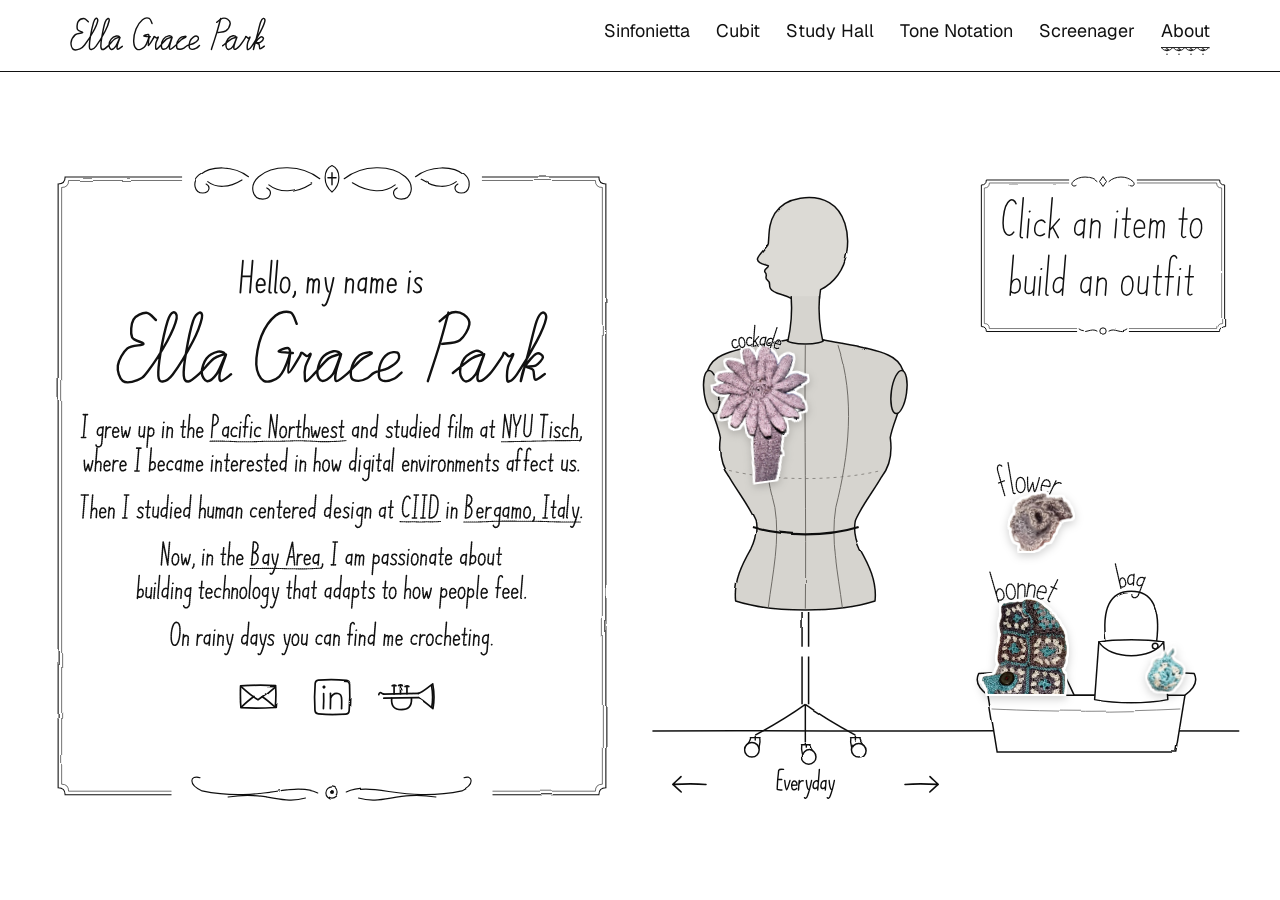
==== about.html @ f1a520c2 "CV: school and job names same size as body text" ====
<!DOCTYPE html>
<html lang="en">
<head>
<meta charset="utf-8">
<meta name="viewport" content="width=device-width, initial-scale=1">
<script>/* touch screens: phones always get the phone layout (sideways it is just wider); tablets upright get the phone layout, sideways the computer one */
(()=>{const m=document.querySelector('meta[name=viewport]');if(!m||!matchMedia('(pointer: coarse)').matches)return;
const pick=()=>{const a=screen.width,b=screen.height,w=matchMedia('(orientation: landscape)').matches?Math.max(a,b):Math.min(a,b);return w>760&&w<1000?'width=760':'width=device-width, initial-scale=1'};
const phone=c=>c==='width=760'||Math.min(screen.width,screen.height)<=760&&!(matchMedia('(orientation: landscape)').matches&&Math.max(screen.width,screen.height)>=1000);
let cur=pick();m.content=cur;const was=phone(cur);
matchMedia('(orientation: landscape)').addEventListener('change',()=>{const n=pick();if(n===cur)return;cur=n;m.content=n;if(phone(n)!==was)location.reload();});})();</script>
<title>About — Ella Grace Park</title>
<meta name="description" content="Ella Grace Park, experience designer. CV, education, experience and skills.">
<link rel="preconnect" href="https://fonts.googleapis.com">
<link rel="preconnect" href="https://fonts.gstatic.com" crossorigin>
<link href="https://fonts.googleapis.com/css2?family=Geist:wght@400;600&family=EB+Garamond:ital,wght@0,400;0,500;1,400&display=swap" rel="stylesheet">
<link rel="icon" href="favicon.svg" type="image/svg+xml">
<link rel="icon" href="favicon-32.png" sizes="32x32" type="image/png">
<link rel="apple-touch-icon" href="apple-touch-icon.png">
<meta property="og:type" content="website">
<meta property="og:title" content="About — Ella Grace Park">
<meta property="og:description" content="Ella Grace Park, experience designer. Playful interfaces that adapt to your mood and surroundings.">
<meta property="og:image" content="https://ellagracepark.com/og-image.png">
<meta property="og:image:width" content="1200">
<meta property="og:image:height" content="630">
<meta name="twitter:card" content="summary_large_image">
<link rel="stylesheet" href="style.css?v=1795801427">
<!--fresh--><script>(()=>{const B="1795801427";const N=performance.getEntriesByType&&performance.getEntriesByType("navigation")[0];if(N&&N.type==="back_forward")return;fetch("version.json?t="+Date.now(),{cache:"no-store"}).then(r=>r.json()).then(j=>{if(!j.v||j.v===B)return;const u=new URL(location.href);if(u.searchParams.get("v")===j.v)return;u.searchParams.set("v",j.v);location.replace(u)}).catch(()=>{})})()</script><!--/fresh-->
</head>
<body>

<svg class="fx-defs" width="0" height="0" aria-hidden="true" focusable="false">
  <filter id="name-boil" x="-5%" y="-20%" width="110%" height="140%">
    <feTurbulence type="fractalNoise" baseFrequency="0.035" numOctaves="2" seed="1" result="n">
      <animate attributeName="seed" values="1;7;13;21;34" dur="1.25s" calcMode="discrete" repeatCount="indefinite"/>
    </feTurbulence>
    <feDisplacementMap in="SourceGraphic" in2="n" scale="2.6" xChannelSelector="R" yChannelSelector="G"/>
  </filter>
  <filter id="line-boil" x="-4%" y="-20%" width="108%" height="140%">
    <feTurbulence type="fractalNoise" baseFrequency="0.03" numOctaves="2" seed="3" result="n">
      <animate attributeName="seed" values="3;9;17;26" dur="1.2s" calcMode="discrete" repeatCount="indefinite"/>
    </feTurbulence>
    <feDisplacementMap in="SourceGraphic" in2="n" scale="2.2" xChannelSelector="R" yChannelSelector="G"/>
  </filter>
  <filter id="letter-boil" x="-2%" y="-5%" width="104%" height="110%">
    <feTurbulence type="fractalNoise" baseFrequency="0.035" numOctaves="1" seed="4" result="n">
      <animate attributeName="seed" values="4;9;16;21" dur="2.4s" calcMode="discrete" repeatCount="indefinite"/>
    </feTurbulence>
    <feDisplacementMap in="SourceGraphic" in2="n" scale="0.9" xChannelSelector="R" yChannelSelector="G"/>
  </filter>
  <filter id="small-boil" x="-5%" y="-20%" width="110%" height="140%">
    <feTurbulence type="fractalNoise" baseFrequency="0.035" numOctaves="1" seed="2" result="n">
      <animate attributeName="seed" values="2;8;15;23" dur="1.6s" calcMode="discrete" repeatCount="indefinite"/>
    </feTurbulence>
    <feDisplacementMap in="SourceGraphic" in2="n" scale="1.1" xChannelSelector="R" yChannelSelector="G"/>
  </filter>
</svg>
<header class="topbar" id="top">
  <a class="home-link" href="index.html?v=1795801427" aria-label="Ella Grace Park, home"><img class="home-name" src="assets/name.svg?v=1795801427" alt="" width="570" height="99"></a>
  <nav>
    <a href="projects/sinfonietta.html?v=1795801427">Sinfonietta</a>
    <a href="projects/cubit.html?v=1795801427">Cubit</a>
    <a href="projects/study-hall.html?v=1795801427">Study Hall</a>
    <a href="projects/tone-notation.html?v=1795801427">Tone Notation</a>
    <a href="projects/screenager.html?v=1795801427">Screenager</a>
    <a href="about.html?v=1795801427" aria-current="page">About</a>
  </nav>
</header>

<main class="about">
  <div class="about-intro">
    <div class="letter">
      <h1 class="visually-hidden">Hello, my name is Ella</h1>
      <div class="letter-art"><header class="title-card"><svg class="hand tc-kicker-hand" viewBox="-4 -4 511 140" role="img" aria-label="Hello, my name is"><path pathLength="1" data-p="l" d="M11.88,6 L5,92 M37.88,6 L31,92 M8.52,48 L34.52,48"/><path pathLength="1" data-p="l" d="M49.77,72 L70.85,71 C72.05,56 59.53,50 52.89,58 C47.25,66 46.65,86 54.33,90 C60.17,92 66.33,90 69.73,85"/><path pathLength="1" data-p="l" d="M89.05,6 L82.65,86 C82.25,91 84.17,92 87.17,92"/><path pathLength="1" data-p="l" d="M104.61,6 L98.21,86 C97.81,91 99.73,92 102.73,92"/><path pathLength="1" data-p="l" d="M127.01,51 C118.01,51 114.21,61 113.33,72 C112.29,85 117.73,92 123.73,92 C130.73,92 136.37,84 137.33,72 C138.29,60 134.01,51 127.01,51"/><path pathLength="1" data-p="w" d="M152.26,89 C152.86,94 151.38,100 147.06,104"/><path pathLength="1" data-p="l" d="M188.04,52 L184.84,92 M186.92,66 C189.88,54 202.2,50 201.92,66 L199.84,92 M201.92,66 C204.88,54 217.2,50 216.92,66 L214.84,92"/><path pathLength="1" data-p="w" d="M233.73,52 C235.29,70 238.01,86 241.77,89 M255.73,52 C250.65,78 244.89,100 238.61,116 C234.65,128 228.57,129 225.97,124"/><path pathLength="1" data-p="l" d="M290.92,52 L287.72,92 M289.8,66 C292.76,54 309.08,50 308.8,66 L306.72,92"/><path pathLength="1" data-p="l" d="M343.44,58 C338.08,50 323.76,54 322.32,72 C321.04,88 333.88,90 340.76,79 M343.92,52 L340.72,92"/><path pathLength="1" data-p="l" d="M358.92,52 L355.72,92 M357.8,66 C360.76,54 373.08,50 372.8,66 L370.72,92 M372.8,66 C375.76,54 388.08,50 387.8,66 L385.72,92"/><path pathLength="1" data-p="w" d="M402.32,72 L423.4,71 C424.6,56 412.08,50 405.44,58 C399.8,66 399.2,86 406.88,90 C412.72,92 418.88,90 422.28,85"/><path pathLength="1" data-p="l" d="M459.78,52 L456.58,92 M461.06,36 C461.51,35.4 461.92,35.2 462.34,35"/><path pathLength="1" data-p="n" d="M493.38,57 C489.94,50 475.94,50 475.06,61 C474.34,70 492.26,71 491.3,83 C490.42,94 474.5,93 470.98,87"/></svg><svg class="hand hand-hello tc-name" viewBox="0 0 566 95" role="img" aria-label="Ella Grace Park">
            <path pathLength="1" d="M51.2466 11.7758C49.1522 10.1869 43.3745 2.53138 38.4634 2.38693C33.4801 2.31471 24.7412 5.9258 21.6357 11.2702C18.5301 16.6146 17.5913 29.2535 19.8301 34.5979C21.9968 39.9423 35.8634 40.8812 34.8523 43.3367C33.8412 45.7923 19.3246 44.4923 13.6913 49.2589C8.1302 53.9533 2.13579 64.6422 1.12468 71.7921C0.113574 78.9421 3.36356 88.9087 7.62465 92.0865C11.8857 95.2642 21.3468 93.0253 26.8357 90.9309C32.2523 88.8365 33.9134 88.1143 40.4134 79.5199C46.9855 70.9977 59.841 51.0645 66.1966 39.4367C72.4799 27.809 77.1743 16.1813 78.4743 9.89801C79.7743 3.68693 76.0187 1.23138 74.0687 1.80916C72.0465 2.45916 69.3021 4.62581 66.4854 13.5813C63.741 22.4646 59.2633 43.3367 57.241 55.2533C55.2911 67.2422 53.9911 79.0865 54.4244 85.3698C54.8577 91.5809 56.8077 93.0976 59.9855 92.7365C63.091 92.4476 66.6299 92.3754 73.3465 83.4921C80.0632 74.6088 93.7853 51.7867 100.141 39.4367C106.569 27.159 110.252 15.748 111.696 9.5369C113.069 3.32582 110.469 1.59249 108.519 2.24249C106.569 2.89249 103.03 4.62581 100.069 13.3647C97.1075 22.1035 92.9186 42.8312 90.8964 54.7478C88.802 66.7366 87.3576 78.6532 87.8631 85.0087C88.3687 91.3642 90.6798 93.0976 93.9297 92.8809C97.1797 92.592 101.874 88.4754 107.363 83.4921C112.924 78.5088 121.446 67.3866 127.152 62.9088C132.785 58.3589 140.368 57.9978 141.307 56.4089C142.318 54.8922 136.83 52.5089 132.93 53.52C129.03 54.4589 121.302 57.9255 117.763 62.4755C114.224 67.0255 111.407 75.9088 111.552 80.8921C111.696 85.8754 115.307 92.2309 118.63 92.5198C121.88 92.8087 127.224 88.4754 131.413 82.6254C135.53 76.7754 142.679 57.42 143.402 57.2755C144.052 57.0589 136.396 75.6921 135.385 81.4699C134.302 87.3198 134.518 91.7976 136.974 92.0865C139.429 92.3754 147.952 84.7921 150.191 83.3476"/>
            <path pathLength="1" d="M236.568 16.9035C235.196 14.3757 232.957 3.68691 228.335 1.88136C223.712 0.00359376 215.19 0.725812 208.835 5.92579C202.479 11.0535 194.318 22.1035 190.057 32.8645C185.796 43.6256 182.835 60.5255 183.34 70.4199C183.846 80.3143 188.179 89.342 193.163 92.0142C198.218 94.6864 207.968 91.5809 213.529 86.3087C219.018 81.1087 224.362 66.6644 226.385 60.4533C228.407 54.17 227.757 50.0533 225.518 48.8978C223.279 47.7422 211.868 52.2922 212.879 53.3755C213.818 54.4589 228.407 55.0366 231.512 55.3255"/>
            <path pathLength="1" d="M227.901 56.6256C227.54 60.7422 223.857 80.531 225.879 81.181C227.901 81.831 237.146 65.0033 239.962 60.5978C242.851 56.2644 241.334 55.1811 242.996 55.0367C244.657 54.82 247.907 59.0811 249.929 59.37C251.879 59.7311 255.201 54.6756 254.84 56.9867C254.551 59.37 249.207 68.1811 247.979 73.4532C246.679 78.7254 246.968 85.6587 247.257 88.6921C247.546 91.7976 247.762 92.8809 249.784 91.942C251.734 91.0032 254.407 88.0421 259.173 83.131C263.94 78.2199 272.679 67.0255 278.384 62.5477C284.09 58.07 292.323 57.9256 293.406 56.3367C294.418 54.7478 288.784 52.0034 284.812 53.0145C280.84 53.9534 273.184 57.4922 269.645 62.2589C266.107 67.0255 263.651 76.4866 263.651 81.3977C263.723 86.381 266.54 91.6532 269.862 92.0143C273.257 92.3754 279.684 89.4143 283.873 83.4921C288.062 77.6421 294.201 57.1311 294.851 56.6978C295.573 56.3367 288.929 75.0421 287.99 80.9643C286.979 86.8865 286.618 91.8698 289.001 92.2309C291.384 92.592 296.945 87.8254 302.362 83.131C307.779 78.4366 316.012 68.6144 321.428 64.1366C326.845 59.6589 333.128 57.9256 334.79 56.2644C336.523 54.6756 334.067 54.0256 331.467 54.3867C328.795 54.7478 322.512 55.5422 318.901 58.3589C315.29 61.2478 311.462 66.5922 309.801 71.5033C308.067 76.4143 307.273 84.431 308.573 87.8976C309.873 91.292 314.062 91.942 317.529 92.0143C320.923 92.1587 325.69 90.3532 329.228 88.5476C332.767 86.6698 334.284 83.3476 338.906 81.1088C343.528 78.8699 351.834 78.0032 357.034 75.1866C362.306 72.4421 368.3 67.8199 370.323 64.4255C372.273 61.0311 371.406 56.1922 369.167 54.82C366.928 53.52 360.573 53.9534 356.817 56.4089C353.062 58.8644 348.656 64.4977 346.706 69.6255C344.756 74.7532 344.178 83.4199 345.117 87.1754C346.128 90.9309 349.306 91.942 352.701 92.2309C356.023 92.5198 361.728 90.7143 365.412 88.8365C369.023 86.9587 372.995 82.3365 374.584 81.0365"/>
            <path pathLength="1" d="M436.261 2.09802C434.383 8.9591 429.4 28.3868 424.85 43.4089C420.372 58.4311 411.778 84.2143 409.178 92.3753"/>
            <path pathLength="1" d="M424.706 13.5091C427.378 11.5591 435.539 3.47025 440.811 1.95359C446.156 0.509155 452.583 2.02581 456.411 4.6258C460.239 7.29801 464.644 12.2091 463.778 17.8424C462.911 23.4757 457.278 34.1645 451.283 38.4256C445.289 42.6867 431.856 42.5423 428.028 43.3367"/>
            <path pathLength="1" d="M442.111 81.5421C446.228 78.3643 460.311 66.5921 466.811 62.4033C473.239 58.2866 479.883 58.2144 480.822 56.6255C481.689 54.9644 476.056 51.6422 472.156 52.5811C468.256 53.52 460.745 57.4922 457.35 62.1866C453.883 66.881 451.356 75.6199 451.572 80.7476C451.717 85.8032 455.183 92.1587 458.578 92.6642C461.972 93.0976 467.75 89.4143 471.939 83.4921C476.056 77.4976 482.772 57.2033 483.278 56.8422C483.855 56.4811 476.272 75.5477 475.189 81.3976C474.033 87.3198 474.033 91.942 476.561 92.2309C479.161 92.5198 485.444 88.3309 490.428 83.0587C495.411 77.8588 503.211 65.7255 506.389 60.9588C509.639 56.2644 508.122 54.9644 509.711 54.7478C511.3 54.5311 513.9 59.37 515.85 59.7311C517.872 60.1644 521.772 54.82 521.555 57.0589C521.339 59.2977 516.066 68.0366 514.694 73.381C513.322 78.7254 513.25 85.8032 513.466 88.9809C513.683 92.2309 513.9 93.6753 515.994 92.7365C518.161 91.7976 520.255 92.2309 526.394 83.3476C532.461 74.4643 546.255 51.57 552.683 39.3645C559.038 27.159 563.444 16.398 564.672 10.1869C565.972 3.97581 562.216 1.52026 560.122 2.09804C558.1 2.67581 555.355 4.84247 552.25 13.5813C549.144 22.3924 544.883 41.8201 541.416 54.8922C538.022 67.8921 532.389 88.8365 531.666 91.942C530.872 95.0476 533.544 79.231 536.939 73.3088C540.333 67.3866 548.061 58.4311 551.961 56.3366C555.933 54.2422 560.772 58.2866 560.627 60.8866C560.555 63.4866 554.85 69.6977 551.311 71.7921C547.7 73.8866 539.683 72.5143 539.105 73.4532C538.455 74.4643 545.75 74.7532 547.7 77.5699C549.577 80.3865 548.061 89.5587 550.661 90.4254C553.261 91.292 561.061 84.1421 563.155 82.9143"/>
          </svg></header><div class="letter-hand-set"><p class="visually-hidden">I grew up in the Pacific Northwest and studied film at NYU Tisch, where I became interested in how digital environments affect us. Then I studied human centered design at CIID in Bergamo, Italy. Now, in the Bay Area, I am passionate about building technology that adapts to how people feel. On rainy days you can find me crocheting.</p><div class="letter-hand-wrap for-desk"><svg class="hand letter-hand" viewBox="-10 0 1922 922" aria-hidden="true" focusable="false"><path d="M25.28,6 L18.4,92 M17.28,6 L33.28,6 M10.4,92 L26.4,92"/><path d="M91.22,58 C85.86,50 71.54,54 70.26,70 C68.98,86 81.82,88 88.7,77 M91.7,52 L86.9,112 C85.54,129 68.3,132 65.26,120"/><path d="M103.67,52 L100.47,92 M102.39,68 C106.35,56 113.75,51 120.51,54"/><path d="M129.07,72 L150.15,71 C151.35,56 138.83,50 132.19,58 C126.55,66 125.95,86 133.63,90 C139.47,92 145.63,90 149.03,85"/><path d="M161.67,52 C162.23,70 163.79,88 166.55,91 C169.79,88 174.07,72 176.55,66 C178.07,72 179.79,88 182.55,91 C185.79,88 190.23,70 193.67,52"/><path d="M228.86,52 L226.78,78 C225.66,92 241.66,92 245.7,79 M247.86,52 L244.66,92"/><path d="M262.7,52 L256.62,128 M261.26,70 C263.54,54 282.86,50 282.1,72 C281.66,90 263.66,90 260.46,80"/><path d="M318.05,52 L314.85,92 M319.33,36 C319.78,35.4 320.19,35.2 320.61,35"/><path d="M334.05,52 L330.85,92 M332.93,66 C335.89,54 352.21,50 351.93,66 L349.85,92"/><path d="M394.11,28 L389.55,85 C389.07,91 393.91,93 398.15,90 M384.19,52 L401.19,52"/><path d="M416.87,6 L409.99,92 M411.91,68 C416.03,54 432.35,50 431.91,68 L429.99,92"/><path d="M444.59,72 L465.67,71 C466.87,56 454.35,50 447.71,58 C442.07,66 441.47,86 449.15,90 C454.99,92 461.15,90 464.55,85"/><path d="M498.85,92 L505.73,6 C530.89,4 529.53,46 502.45,47"/><path d="M562.06,58 C556.7,50 542.38,54 540.94,72 C539.66,88 552.5,90 559.38,79 M562.54,52 L559.34,92"/><path d="M594.79,59 C589.51,50 574.19,54 572.75,72 C571.31,90 586.31,90 593.79,84"/><path d="M606.76,52 L603.56,92 M608.04,36 C608.49,35.4 608.9,35.2 609.32,35"/><path d="M642.28,12 C639,3 628.84,5 627.48,22 L621.88,92 M618.08,52 L635.08,52"/><path d="M648.08,52 L644.88,92 M649.36,36 C649.81,35.4 650.22,35.2 650.64,35"/><path d="M682.89,59 C677.61,50 662.29,54 660.85,72 C659.41,90 674.41,90 681.89,84"/><path d="M714.87,92 L721.75,6 L738.87,92 L745.75,6"/><path d="M769.24,51 C760.24,51 756.44,61 755.56,72 C754.52,85 759.96,92 765.96,92 C772.96,92 778.6,84 779.56,72 C780.52,60 776.24,51 769.24,51"/><path d="M793.16,52 L789.96,92 M791.88,68 C795.84,56 803.24,51 810,54"/><path d="M827.08,28 L822.52,85 C822.04,91 826.88,93 831.12,90 M817.16,52 L834.16,52"/><path d="M849.84,6 L842.96,92 M844.88,68 C849,54 865.32,50 864.88,68 L862.96,92"/><path d="M874.09,52 C874.65,70 876.21,88 878.97,91 C882.21,88 886.49,72 888.97,66 C890.49,72 892.21,88 894.97,91 C898.21,88 902.65,70 906.09,52"/><path d="M915.49,72 L936.57,71 C937.77,56 925.25,50 918.61,58 C912.97,66 912.37,86 920.05,90 C925.89,92 932.05,90 935.45,85"/><path d="M968.93,57 C965.49,50 951.49,50 950.61,61 C949.89,70 967.81,71 966.85,83 C965.97,94 950.05,93 946.53,87"/><path d="M988.25,28 L983.69,85 C983.21,91 988.05,93 992.29,90 M978.33,52 L995.33,52"/><path d="M1049.72,58 C1044.36,50 1030.04,54 1028.6,72 C1027.32,88 1040.16,90 1047.04,79 M1050.2,52 L1047,92"/><path d="M1065.2,52 L1062,92 M1064.08,66 C1067.04,54 1083.36,50 1083.08,66 L1081,92"/><path d="M1117.72,58 C1112.36,50 1098.04,54 1096.6,72 C1095.32,88 1108.16,90 1115.04,79 M1122.88,6 L1116,92"/><path d="M1177.26,57 C1173.82,50 1159.82,50 1158.94,61 C1158.22,70 1176.14,71 1175.18,83 C1174.3,94 1158.38,93 1154.86,87"/><path d="M1196.58,28 L1192.02,85 C1191.54,91 1196.38,93 1200.62,90 M1186.66,52 L1203.66,52"/><path d="M1215.63,52 L1213.55,78 C1212.43,92 1228.43,92 1232.47,79 M1234.63,52 L1231.43,92"/><path d="M1265.8,58 C1260.44,50 1246.12,54 1244.68,72 C1243.4,88 1256.24,90 1263.12,79 M1270.96,6 L1264.08,92"/><path d="M1282.92,52 L1279.72,92 M1284.2,36 C1284.65,35.4 1285.06,35.2 1285.48,35"/><path d="M1297.37,72 L1318.45,71 C1319.65,56 1307.13,50 1300.49,58 C1294.85,66 1294.25,86 1301.93,90 C1307.77,92 1313.93,90 1317.33,85"/><path d="M1350.82,58 C1345.46,50 1331.14,54 1329.7,72 C1328.42,88 1341.26,90 1348.14,79 M1355.98,6 L1349.1,92"/><path d="M1412.16,12 C1408.88,3 1398.72,5 1397.36,22 L1391.76,92 M1387.96,52 L1404.96,52"/><path d="M1417.96,52 L1414.76,92 M1419.24,36 C1419.69,35.4 1420.1,35.2 1420.52,35"/><path d="M1436.09,6 L1429.69,86 C1429.29,91 1431.21,92 1434.21,92"/><path d="M1448.05,52 L1444.85,92 M1446.93,66 C1449.89,54 1462.21,50 1461.93,66 L1459.85,92 M1461.93,66 C1464.89,54 1477.21,50 1476.93,66 L1474.85,92"/><path d="M1531.6,58 C1526.24,50 1511.92,54 1510.48,72 C1509.2,88 1522.04,90 1528.92,79 M1532.08,52 L1528.88,92"/><path d="M1554,28 L1549.44,85 C1548.96,91 1553.8,93 1558.04,90 M1544.08,52 L1561.08,52"/><path d="M1593.06,92 L1599.94,6 L1617.06,92 L1623.94,6"/><path d="M1632.71,6 C1635.11,26 1638.67,44 1643.35,48 C1648.67,44 1655.11,26 1660.71,6 M1643.35,48 L1639.83,92"/><path d="M1676.68,6 L1671.88,66 C1669.48,96 1695.48,96 1697.88,66 L1702.68,6"/><path d="M1734.66,6 L1761.66,6 M1747.66,6 L1740.78,92"/><path d="M1773.63,52 L1770.43,92 M1774.91,36 C1775.36,35.4 1775.77,35.2 1776.19,35"/><path d="M1807.23,57 C1803.79,50 1789.79,50 1788.91,61 C1788.19,70 1806.11,71 1805.15,83 C1804.27,94 1788.35,93 1784.83,87"/><path d="M1839.47,59 C1834.19,50 1818.87,54 1817.43,72 C1815.99,90 1830.99,90 1838.47,84"/><path d="M1856.71,6 L1849.83,92 M1851.75,68 C1855.87,54 1872.19,50 1871.75,68 L1869.83,92"/><path d="M1886.16,89 C1886.76,94 1885.28,100 1880.96,104"/><path d="M21.15,178 C21.71,196 23.27,214 26.03,217 C29.27,214 33.55,198 36.03,192 C37.55,198 39.27,214 42.03,217 C45.27,214 49.71,196 53.15,178"/><path d="M68.83,132 L61.95,218 M63.87,194 C67.99,180 84.31,176 83.87,194 L81.95,218"/><path d="M96.55,198 L117.63,197 C118.83,182 106.31,176 99.67,184 C94.03,192 93.43,212 101.11,216 C106.95,218 113.11,216 116.51,211"/><path d="M131.15,178 L127.95,218 M129.87,194 C133.83,182 141.23,177 147.99,180"/><path d="M156.55,198 L177.63,197 C178.83,182 166.31,176 159.67,184 C154.03,192 153.43,212 161.11,216 C166.95,218 173.11,216 176.51,211"/><path d="M225.69,132 L218.81,218 M217.69,132 L233.69,132 M210.81,218 L226.81,218"/><path d="M272.56,132 L265.68,218 M267.28,198 C269.64,181 288.04,176 287.28,198 C286.84,216 268.84,216 266.48,208"/><path d="M299.93,198 L321.01,197 C322.21,182 309.69,176 303.05,184 C297.41,192 296.81,212 304.49,216 C310.33,218 316.49,216 319.89,211"/><path d="M353.97,185 C348.69,176 333.37,180 331.93,198 C330.49,216 345.49,216 352.97,210"/><path d="M385.05,184 C379.69,176 365.37,180 363.93,198 C362.65,214 375.49,216 382.37,205 M385.53,178 L382.33,218"/><path d="M400.53,178 L397.33,218 M399.41,192 C402.37,180 414.69,176 414.41,192 L412.33,218 M414.41,192 C417.37,180 429.69,176 429.41,192 L427.33,218"/><path d="M443.93,198 L465.01,197 C466.21,182 453.69,176 447.05,184 C441.41,192 440.81,212 448.49,216 C454.33,218 460.49,216 463.89,211"/><path d="M501.39,178 L498.19,218 M502.67,162 C503.12,161.4 503.53,161.2 503.95,161"/><path d="M517.39,178 L514.19,218 M516.27,192 C519.23,180 535.55,176 535.27,192 L533.19,218"/><path d="M558.31,154 L553.75,211 C553.27,217 558.11,219 562.35,216 M548.39,178 L565.39,178"/><path d="M574.79,198 L595.87,197 C597.07,182 584.55,176 577.91,184 C572.27,192 571.67,212 579.35,216 C585.19,218 591.35,216 594.75,211"/><path d="M609.39,178 L606.19,218 M608.11,194 C612.07,182 619.47,177 626.23,180"/><path d="M634.79,198 L655.87,197 C657.07,182 644.55,176 637.91,184 C632.27,192 631.67,212 639.35,216 C645.19,218 651.35,216 654.75,211"/><path d="M688.24,183 C684.8,176 670.8,176 669.92,187 C669.2,196 687.12,197 686.16,209 C685.28,220 669.36,219 665.84,213"/><path d="M707.56,154 L703,211 C702.52,217 707.36,219 711.6,216 M697.64,178 L714.64,178"/><path d="M724.04,198 L745.12,197 C746.32,182 733.8,176 727.16,184 C721.52,192 720.92,212 728.6,216 C734.44,218 740.6,216 744,211"/><path d="M777.48,184 C772.12,176 757.8,180 756.36,198 C755.08,214 767.92,216 774.8,205 M782.64,132 L775.76,218"/><path d="M817.83,178 L814.63,218 M819.11,162 C819.56,161.4 819.97,161.2 820.39,161"/><path d="M833.83,178 L830.63,218 M832.71,192 C835.67,180 851.99,176 851.71,192 L849.63,218"/><path d="M890.85,132 L883.97,218 M885.89,194 C890.01,180 906.33,176 905.89,194 L903.97,218"/><path d="M930.25,177 C921.25,177 917.45,187 916.57,198 C915.53,211 920.97,218 926.97,218 C933.97,218 939.61,210 940.57,198 C941.53,186 937.25,177 930.25,177"/><path d="M952.17,178 C952.73,196 954.29,214 957.05,217 C960.29,214 964.57,198 967.05,192 C968.57,198 970.29,214 973.05,217 C976.29,214 980.73,196 984.17,178"/><path d="M1038.56,184 C1033.2,176 1018.88,180 1017.44,198 C1016.16,214 1029,216 1035.88,205 M1043.72,132 L1036.84,218"/><path d="M1055.68,178 L1052.48,218 M1056.96,162 C1057.41,161.4 1057.82,161.2 1058.24,161"/><path d="M1092.97,184 C1087.61,176 1073.29,180 1072.01,196 C1070.73,212 1083.57,214 1090.45,203 M1093.45,178 L1088.65,238 C1087.29,255 1070.05,258 1067.01,246"/><path d="M1105.42,178 L1102.22,218 M1106.7,162 C1107.15,161.4 1107.56,161.2 1107.98,161"/><path d="M1128.34,154 L1123.78,211 C1123.3,217 1128.14,219 1132.38,216 M1118.42,178 L1135.42,178"/><path d="M1166.58,184 C1161.22,176 1146.9,180 1145.46,198 C1144.18,214 1157.02,216 1163.9,205 M1167.06,178 L1163.86,218"/><path d="M1182.63,132 L1176.23,212 C1175.83,217 1177.75,218 1180.75,218"/><path d="M1217.73,198 L1238.81,197 C1240.01,182 1227.49,176 1220.85,184 C1215.21,192 1214.61,212 1222.29,216 C1228.13,218 1234.29,216 1237.69,211"/><path d="M1252.33,178 L1249.13,218 M1251.21,192 C1254.17,180 1270.49,176 1270.21,192 L1268.13,218"/><path d="M1279.26,178 C1280.98,194 1283.38,214 1287.14,217 C1291.38,214 1296.98,194 1301.26,178"/><path d="M1313.23,178 L1310.03,218 M1314.51,162 C1314.96,161.4 1315.37,161.2 1315.79,161"/><path d="M1327.75,178 L1324.55,218 M1326.47,194 C1330.43,182 1337.83,177 1344.59,180"/><path d="M1364.83,177 C1355.83,177 1352.03,187 1351.15,198 C1350.11,211 1355.55,218 1361.55,218 C1368.55,218 1374.19,210 1375.15,198 C1376.11,186 1371.83,177 1364.83,177"/><path d="M1388.75,178 L1385.55,218 M1387.63,192 C1390.59,180 1406.91,176 1406.63,192 L1404.55,218"/><path d="M1418.88,178 L1415.68,218 M1417.76,192 C1420.72,180 1433.04,176 1432.76,192 L1430.68,218 M1432.76,192 C1435.72,180 1448.04,176 1447.76,192 L1445.68,218"/><path d="M1462.28,198 L1483.36,197 C1484.56,182 1472.04,176 1465.4,184 C1459.76,192 1459.16,212 1466.84,216 C1472.68,218 1478.84,216 1482.24,211"/><path d="M1496.88,178 L1493.68,218 M1495.76,192 C1498.72,180 1515.04,176 1514.76,192 L1512.68,218"/><path d="M1537.8,154 L1533.24,211 C1532.76,217 1537.6,219 1541.84,216 M1527.88,178 L1544.88,178"/><path d="M1576.05,183 C1572.61,176 1558.61,176 1557.73,187 C1557.01,196 1574.93,197 1573.97,209 C1573.09,220 1557.17,219 1553.65,213"/><path d="M1630.43,184 C1625.07,176 1610.75,180 1609.31,198 C1608.03,214 1620.87,216 1627.75,205 M1630.91,178 L1627.71,218"/><path d="M1663.88,138 C1660.6,129 1650.44,131 1649.08,148 L1643.48,218 M1639.68,178 L1656.68,178"/><path d="M1696.85,138 C1693.57,129 1683.41,131 1682.05,148 L1676.45,218 M1672.65,178 L1689.65,178"/><path d="M1700.05,198 L1721.13,197 C1722.33,182 1709.81,176 1703.17,184 C1697.53,192 1696.93,212 1704.61,216 C1710.45,218 1716.61,216 1720.01,211"/><path d="M1754.09,185 C1748.81,176 1733.49,180 1732.05,198 C1730.61,216 1745.61,216 1753.09,210"/><path d="M1773.57,154 L1769.01,211 C1768.53,217 1773.37,219 1777.61,216 M1763.65,178 L1780.65,178"/><path d="M1815.83,178 L1813.75,204 C1812.63,218 1828.63,218 1832.67,205 M1834.83,178 L1831.63,218"/><path d="M1866,183 C1862.56,176 1848.56,176 1847.68,187 C1846.96,196 1864.88,197 1863.92,209 C1863.04,220 1847.12,219 1843.6,213"/><path d="M1874.76,216 C1875.19,215.6 1875.61,215.4 1876.02,215.2"/><path d="M10,308 L37,308 M23,308 L16.12,394"/><path d="M52.65,308 L45.77,394 M47.69,370 C51.81,356 68.13,352 67.69,370 L65.77,394"/><path d="M80.37,374 L101.45,373 C102.65,358 90.13,352 83.49,360 C77.85,368 77.25,388 84.93,392 C90.77,394 96.93,392 100.33,387"/><path d="M114.97,354 L111.77,394 M113.85,368 C116.81,356 133.13,352 132.85,368 L130.77,394"/><path d="M179.99,308 L173.11,394 M171.99,308 L187.99,308 M165.11,394 L181.11,394"/><path d="M242.38,359 C238.94,352 224.94,352 224.06,363 C223.34,372 241.26,373 240.3,385 C239.42,396 223.5,395 219.98,389"/><path d="M261.7,330 L257.14,387 C256.66,393 261.5,395 265.74,392 M251.78,354 L268.78,354"/><path d="M280.74,354 L278.66,380 C277.54,394 293.54,394 297.58,381 M299.74,354 L296.54,394"/><path d="M330.91,360 C325.55,352 311.23,356 309.79,374 C308.51,390 321.35,392 328.23,381 M336.07,308 L329.19,394"/><path d="M348.04,354 L344.84,394 M349.32,338 C349.77,337.4 350.18,337.2 350.6,337"/><path d="M362.48,374 L383.56,373 C384.76,358 372.24,352 365.6,360 C359.96,368 359.36,388 367.04,392 C372.88,394 379.04,392 382.44,387"/><path d="M415.93,360 C410.57,352 396.25,356 394.81,374 C393.53,390 406.37,392 413.25,381 M421.09,308 L414.21,394"/><path d="M459.95,308 L453.07,394 M454.99,370 C459.11,356 475.43,352 474.99,370 L473.07,394"/><path d="M487.4,354 L485.32,380 C484.2,394 500.2,394 504.24,381 M506.4,354 L503.2,394"/><path d="M518.37,354 L515.17,394 M517.25,368 C520.21,356 532.53,352 532.25,368 L530.17,394 M532.25,368 C535.21,356 547.53,352 547.25,368 L545.17,394"/><path d="M578.69,360 C573.33,352 559.01,356 557.57,374 C556.29,390 569.13,392 576.01,381 M579.17,354 L575.97,394"/><path d="M594.17,354 L590.97,394 M593.05,368 C596.01,356 612.33,352 612.05,368 L609.97,394"/><path d="M667.8,361 C662.52,352 647.2,356 645.76,374 C644.32,392 659.32,392 666.8,386"/><path d="M679.68,374 L700.76,373 C701.96,358 689.44,352 682.8,360 C677.16,368 676.56,388 684.24,392 C690.08,394 696.24,392 699.64,387"/><path d="M714.28,354 L711.08,394 M713.16,368 C716.12,356 732.44,352 732.16,368 L730.08,394"/><path d="M755.2,330 L750.64,387 C750.16,393 755,395 759.24,392 M745.28,354 L762.28,354"/><path d="M771.68,374 L792.76,373 C793.96,358 781.44,352 774.8,360 C769.16,368 768.56,388 776.24,392 C782.08,394 788.24,392 791.64,387"/><path d="M806.28,354 L803.08,394 M805,370 C808.96,358 816.36,353 823.12,356"/><path d="M831.68,374 L852.76,373 C853.96,358 841.44,352 834.8,360 C829.16,368 828.56,388 836.24,392 C842.08,394 848.24,392 851.64,387"/><path d="M885.13,360 C879.77,352 865.45,356 864.01,374 C862.73,390 875.57,392 882.45,381 M890.29,308 L883.41,394"/><path d="M944.68,360 C939.32,352 925,356 923.56,374 C922.28,390 935.12,392 942,381 M949.84,308 L942.96,394"/><path d="M961.72,374 L982.8,373 C984,358 971.48,352 964.84,360 C959.2,368 958.6,388 966.28,392 C972.12,394 978.28,392 981.68,387"/><path d="M1015.17,359 C1011.73,352 997.73,352 996.85,363 C996.13,372 1014.05,373 1013.09,385 C1012.21,396 996.29,395 992.77,389"/><path d="M1028.57,354 L1025.37,394 M1029.85,338 C1030.3,337.4 1030.71,337.2 1031.13,337"/><path d="M1065.86,360 C1060.5,352 1046.18,356 1044.9,372 C1043.62,388 1056.46,390 1063.34,379 M1066.34,354 L1061.54,414 C1060.18,431 1042.94,434 1039.9,422"/><path d="M1078.3,354 L1075.1,394 M1077.18,368 C1080.14,356 1096.46,352 1096.18,368 L1094.1,394"/><path d="M1150.85,360 C1145.49,352 1131.17,356 1129.73,374 C1128.45,390 1141.29,392 1148.17,381 M1151.33,354 L1148.13,394"/><path d="M1173.25,330 L1168.69,387 C1168.21,393 1173.05,395 1177.29,392 M1163.33,354 L1180.33,354"/><path d="M1243.83,321 C1239.03,306 1220.87,308 1216.51,350 C1212.31,390 1229.83,396 1238.95,382"/><path d="M1267.48,308 L1260.6,394 M1259.48,308 L1275.48,308 M1252.6,394 L1268.6,394"/><path d="M1299.13,308 L1292.25,394 M1291.13,308 L1307.13,308 M1284.25,394 L1300.25,394"/><path d="M1322.77,308 L1315.89,394 C1340.73,396 1346.49,374 1348.41,350 C1350.49,324 1345.93,306 1322.77,308"/><path d="M1385.68,354 L1382.48,394 M1386.96,338 C1387.41,337.4 1387.82,337.2 1388.24,337"/><path d="M1401.68,354 L1398.48,394 M1400.56,368 C1403.52,356 1419.84,352 1419.56,368 L1417.48,394"/><path d="M1458.7,308 L1451.82,394 M1458.7,308 C1482.86,306 1480.66,346 1455.5,348 M1455.5,348 C1484.66,346 1481.66,396 1451.82,394"/><path d="M1496.55,374 L1517.63,373 C1518.83,358 1506.31,352 1499.67,360 C1494.03,368 1493.43,388 1501.11,392 C1506.95,394 1513.11,392 1516.51,387"/><path d="M1531.15,354 L1527.95,394 M1529.87,370 C1533.83,358 1541.23,353 1547.99,356"/><path d="M1582.71,360 C1577.35,352 1563.03,356 1561.75,372 C1560.47,388 1573.31,390 1580.19,379 M1583.19,354 L1578.39,414 C1577.03,431 1559.79,434 1556.75,422"/><path d="M1614.36,360 C1609,352 1594.68,356 1593.24,374 C1591.96,390 1604.8,392 1611.68,381 M1614.84,354 L1611.64,394"/><path d="M1629.84,354 L1626.64,394 M1628.72,368 C1631.68,356 1644,352 1643.72,368 L1641.64,394 M1643.72,368 C1646.68,356 1659,352 1658.72,368 L1656.64,394"/><path d="M1684.92,353 C1675.92,353 1672.12,363 1671.24,374 C1670.2,387 1675.64,394 1681.64,394 C1688.64,394 1694.28,386 1695.24,374 C1696.2,362 1691.92,353 1684.92,353"/><path d="M1710.17,391 C1710.77,396 1709.29,402 1704.97,406"/><path d="M1757.63,308 L1750.75,394 M1749.63,308 L1765.63,308 M1742.75,394 L1758.75,394"/><path d="M1784.32,330 L1779.76,387 C1779.28,393 1784.12,395 1788.36,392 M1774.4,354 L1791.4,354"/><path d="M1822.57,360 C1817.21,352 1802.89,356 1801.45,374 C1800.17,390 1813.01,392 1819.89,381 M1823.05,354 L1819.85,394"/><path d="M1838.61,308 L1832.21,388 C1831.81,393 1833.73,394 1836.73,394"/><path d="M1855.14,354 C1856.7,372 1859.42,388 1863.18,391 M1877.14,354 C1872.06,380 1866.3,402 1860.02,418 C1856.06,430 1849.98,431 1847.38,426"/><path d="M1885.91,392 C1886.34,391.6 1886.76,391.4 1887.17,391.2"/><path d="M310.41,570 L317.29,484 L334.41,570 L341.29,484"/><path d="M364.78,529 C355.78,529 351.98,539 351.1,550 C350.06,563 355.5,570 361.5,570 C368.5,570 374.14,562 375.1,550 C376.06,538 371.78,529 364.78,529"/><path d="M386.7,530 C387.26,548 388.82,566 391.58,569 C394.82,566 399.1,550 401.58,544 C403.1,550 404.82,566 407.58,569 C410.82,566 415.26,548 418.7,530"/><path d="M432.66,567 C433.26,572 431.78,578 427.46,582"/><path d="M468.45,530 L465.25,570 M469.73,514 C470.18,513.4 470.59,513.2 471.01,513"/><path d="M484.45,530 L481.25,570 M483.33,544 C486.29,532 502.61,528 502.33,544 L500.25,570"/><path d="M544.51,506 L539.95,563 C539.47,569 544.31,571 548.55,568 M534.59,530 L551.59,530"/><path d="M567.27,484 L560.39,570 M562.31,546 C566.43,532 582.75,528 582.31,546 L580.39,570"/><path d="M594.99,550 L616.07,549 C617.27,534 604.75,528 598.11,536 C592.47,544 591.87,564 599.55,568 C605.39,570 611.55,568 614.95,563"/><path d="M656.14,484 L649.26,570 M656.14,484 C680.3,482 678.1,522 652.94,524 M652.94,524 C682.1,522 679.1,572 649.26,570"/><path d="M713.26,536 C707.9,528 693.58,532 692.14,550 C690.86,566 703.7,568 710.58,557 M713.74,530 L710.54,570"/><path d="M726.74,530 C728.3,548 731.02,564 734.78,567 M748.74,530 C743.66,556 737.9,578 731.62,594 C727.66,606 721.58,607 718.98,602"/><path d="M780.73,570 L802.61,484 L810.73,570 M789.13,540 L807.13,540"/><path d="M822.69,530 L819.49,570 M821.41,546 C825.37,534 832.77,529 839.53,532"/><path d="M848.09,550 L869.17,549 C870.37,534 857.85,528 851.21,536 C845.57,544 844.97,564 852.65,568 C858.49,570 864.65,568 868.05,563"/><path d="M901.21,536 C895.85,528 881.53,532 880.09,550 C878.81,566 891.65,568 898.53,557 M901.69,530 L898.49,570"/><path d="M915.66,567 C916.26,572 914.78,578 910.46,582"/><path d="M963.13,484 L956.25,570 M955.13,484 L971.13,484 M948.25,570 L964.25,570"/><path d="M1025.51,536 C1020.15,528 1005.83,532 1004.39,550 C1003.11,566 1015.95,568 1022.83,557 M1025.99,530 L1022.79,570"/><path d="M1040.99,530 L1037.79,570 M1039.87,544 C1042.83,532 1055.15,528 1054.87,544 L1052.79,570 M1054.87,544 C1057.83,532 1070.15,528 1069.87,544 L1067.79,570"/><path d="M1108.21,530 L1102.13,606 M1106.77,548 C1109.05,532 1128.37,528 1127.61,550 C1127.17,568 1109.17,568 1105.97,558"/><path d="M1160.73,536 C1155.37,528 1141.05,532 1139.61,550 C1138.33,566 1151.17,568 1158.05,557 M1161.21,530 L1158.01,570"/><path d="M1193.81,535 C1190.37,528 1176.37,528 1175.49,539 C1174.77,548 1192.69,549 1191.73,561 C1190.85,572 1174.93,571 1171.41,565"/><path d="M1223.81,535 C1220.37,528 1206.37,528 1205.49,539 C1204.77,548 1222.69,549 1221.73,561 C1220.85,572 1204.93,571 1201.41,565"/><path d="M1237.21,530 L1234.01,570 M1238.49,514 C1238.94,513.4 1239.35,513.2 1239.77,513"/><path d="M1263.29,529 C1254.29,529 1250.49,539 1249.61,550 C1248.57,563 1254.01,570 1260.01,570 C1267.01,570 1272.65,562 1273.61,550 C1274.57,538 1270.29,529 1263.29,529"/><path d="M1287.21,530 L1284.01,570 M1286.09,544 C1289.05,532 1305.37,528 1305.09,544 L1303.01,570"/><path d="M1339.73,536 C1334.37,528 1320.05,532 1318.61,550 C1317.33,566 1330.17,568 1337.05,557 M1340.21,530 L1337.01,570"/><path d="M1362.13,506 L1357.57,563 C1357.09,569 1361.93,571 1366.17,568 M1352.21,530 L1369.21,530"/><path d="M1378.61,550 L1399.69,549 C1400.89,534 1388.37,528 1381.73,536 C1376.09,544 1375.49,564 1383.17,568 C1389.01,570 1395.17,568 1398.57,563"/><path d="M1455.28,536 C1449.92,528 1435.6,532 1434.16,550 C1432.88,566 1445.72,568 1452.6,557 M1455.76,530 L1452.56,570"/><path d="M1475.44,484 L1468.56,570 M1470.16,550 C1472.52,533 1490.92,528 1490.16,550 C1489.72,568 1471.72,568 1469.36,560"/><path d="M1514.84,529 C1505.84,529 1502.04,539 1501.16,550 C1500.12,563 1505.56,570 1511.56,570 C1518.56,570 1524.2,562 1525.16,550 C1526.12,538 1521.84,529 1514.84,529"/><path d="M1538.76,530 L1536.68,556 C1535.56,570 1551.56,570 1555.6,557 M1557.76,530 L1554.56,570"/><path d="M1579.68,506 L1575.12,563 C1574.64,569 1579.48,571 1583.72,568 M1569.76,530 L1586.76,530"/><path d="M227.3,610 L220.42,696 M222.02,676 C224.38,659 242.78,654 242.02,676 C241.58,694 223.58,694 221.22,686"/><path d="M254.75,656 L252.67,682 C251.55,696 267.55,696 271.59,683 M273.75,656 L270.55,696"/><path d="M285.71,656 L282.51,696 M286.99,640 C287.44,639.4 287.85,639.2 288.27,639"/><path d="M303.84,610 L297.44,690 C297.04,695 298.96,696 301.96,696"/><path d="M334.68,662 C329.32,654 315,658 313.56,676 C312.28,692 325.12,694 332,683 M339.84,610 L332.96,696"/><path d="M351.81,656 L348.61,696 M353.09,640 C353.54,639.4 353.95,639.2 354.37,639"/><path d="M367.81,656 L364.61,696 M366.69,670 C369.65,658 385.97,654 385.69,670 L383.61,696"/><path d="M420.33,662 C414.97,654 400.65,658 399.37,674 C398.09,690 410.93,692 417.81,681 M420.81,656 L416.01,716 C414.65,733 397.41,736 394.37,724"/><path d="M462.71,632 L458.15,689 C457.67,695 462.51,697 466.75,694 M452.79,656 L469.79,656"/><path d="M479.19,676 L500.27,675 C501.47,660 488.95,654 482.31,662 C476.67,670 476.07,690 483.75,694 C489.59,696 495.75,694 499.15,689"/><path d="M533.23,663 C527.95,654 512.63,658 511.19,676 C509.75,694 524.75,694 532.23,688"/><path d="M550.47,610 L543.59,696 M545.51,672 C549.63,658 565.95,654 565.51,672 L563.59,696"/><path d="M577.92,656 L574.72,696 M576.8,670 C579.76,658 596.08,654 595.8,670 L593.72,696"/><path d="M619.57,655 C610.57,655 606.77,665 605.89,676 C604.85,689 610.29,696 616.29,696 C623.29,696 628.93,688 629.89,676 C630.85,664 626.57,655 619.57,655"/><path d="M646.41,610 L640.01,690 C639.61,695 641.53,696 644.53,696"/><path d="M668.81,655 C659.81,655 656.01,665 655.13,676 C654.09,689 659.53,696 665.53,696 C672.53,696 678.17,688 679.13,676 C680.09,664 675.81,655 668.81,655"/><path d="M711.25,662 C705.89,654 691.57,658 690.29,674 C689.01,690 701.85,692 708.73,681 M711.73,656 L706.93,716 C705.57,733 688.33,736 685.29,724"/><path d="M728.26,656 C729.82,674 732.54,690 736.3,693 M750.26,656 C745.18,682 739.42,704 733.14,720 C729.18,732 723.1,733 720.5,728"/><path d="M792.16,632 L787.6,689 C787.12,695 791.96,697 796.2,694 M782.24,656 L799.24,656"/><path d="M814.92,610 L808.04,696 M809.96,672 C814.08,658 830.4,654 829.96,672 L828.04,696"/><path d="M862.76,662 C857.4,654 843.08,658 841.64,676 C840.36,692 853.2,694 860.08,683 M863.24,656 L860.04,696"/><path d="M885.16,632 L880.6,689 C880.12,695 884.96,697 889.2,694 M875.24,656 L892.24,656"/><path d="M946.63,662 C941.27,654 926.95,658 925.51,676 C924.23,692 937.07,694 943.95,683 M947.11,656 L943.91,696"/><path d="M980.63,662 C975.27,654 960.95,658 959.51,676 C958.23,692 971.07,694 977.95,683 M985.79,610 L978.91,696"/><path d="M1015.63,662 C1010.27,654 995.95,658 994.51,676 C993.23,692 1006.07,694 1012.95,683 M1016.11,656 L1012.91,696"/><path d="M1031.11,656 L1025.03,732 M1029.67,674 C1031.95,658 1051.27,654 1050.51,676 C1050.07,694 1032.07,694 1028.87,684"/><path d="M1072.03,632 L1067.47,689 C1066.99,695 1071.83,697 1076.07,694 M1062.11,656 L1079.11,656"/><path d="M1110.27,661 C1106.83,654 1092.83,654 1091.95,665 C1091.23,674 1109.15,675 1108.19,687 C1107.31,698 1091.39,697 1087.87,691"/><path d="M1152.18,632 L1147.62,689 C1147.14,695 1151.98,697 1156.22,694 M1142.26,656 L1159.26,656"/><path d="M1180.34,655 C1171.34,655 1167.54,665 1166.66,676 C1165.62,689 1171.06,696 1177.06,696 C1184.06,696 1189.7,688 1190.66,676 C1191.62,664 1187.34,655 1180.34,655"/><path d="M1230.48,610 L1223.6,696 M1225.52,672 C1229.64,658 1245.96,654 1245.52,672 L1243.6,696"/><path d="M1269.88,655 C1260.88,655 1257.08,665 1256.2,676 C1255.16,689 1260.6,696 1266.6,696 C1273.6,696 1279.24,688 1280.2,676 C1281.16,664 1276.88,655 1269.88,655"/><path d="M1291.8,656 C1292.36,674 1293.92,692 1296.68,695 C1299.92,692 1304.2,676 1306.68,670 C1308.2,676 1309.92,692 1312.68,695 C1315.92,692 1320.36,674 1323.8,656"/><path d="M1361.87,656 L1355.79,732 M1360.43,674 C1362.71,658 1382.03,654 1381.27,676 C1380.83,694 1362.83,694 1359.63,684"/><path d="M1394.27,676 L1415.35,675 C1416.55,660 1404.03,654 1397.39,662 C1391.75,670 1391.15,690 1398.83,694 C1404.67,696 1410.83,694 1414.23,689"/><path d="M1438.95,655 C1429.95,655 1426.15,665 1425.27,676 C1424.23,689 1429.67,696 1435.67,696 C1442.67,696 1448.31,688 1449.27,676 C1450.23,664 1445.95,655 1438.95,655"/><path d="M1462.87,656 L1456.79,732 M1461.43,674 C1463.71,658 1483.03,654 1482.27,676 C1481.83,694 1463.83,694 1460.63,684"/><path d="M1501.55,610 L1495.15,690 C1494.75,695 1496.67,696 1499.67,696"/><path d="M1512.27,676 L1533.35,675 C1534.55,660 1522.03,654 1515.39,662 C1509.75,670 1509.15,690 1516.83,694 C1522.67,696 1528.83,694 1532.23,689"/><path d="M1590.73,616 C1587.45,607 1577.29,609 1575.93,626 L1570.33,696 M1566.53,656 L1583.53,656"/><path d="M1593.93,676 L1615.01,675 C1616.21,660 1603.69,654 1597.05,662 C1591.41,670 1590.81,690 1598.49,694 C1604.33,696 1610.49,694 1613.89,689"/><path d="M1626.93,676 L1648.01,675 C1649.21,660 1636.69,654 1630.05,662 C1624.41,670 1623.81,690 1631.49,694 C1637.33,696 1643.49,694 1646.89,689"/><path d="M1666.21,610 L1659.81,690 C1659.41,695 1661.33,696 1664.33,696"/><path d="M1675.49,694 C1675.92,693.6 1676.34,693.4 1676.75,693.2"/><path d="M367.28,786 C355.28,786 349.52,808 347.84,829 C346,852 349.4,872 360.4,872 C371.4,872 378,852 379.84,829 C381.68,806 379.28,786 367.28,786"/><path d="M393.65,832 L390.45,872 M392.53,846 C395.49,834 411.81,830 411.53,846 L409.45,872"/><path d="M446.99,832 L443.79,872 M445.71,848 C449.67,836 457.07,831 463.83,834"/><path d="M492.51,838 C487.15,830 472.83,834 471.39,852 C470.11,868 482.95,870 489.83,859 M492.99,832 L489.79,872"/><path d="M508.99,832 L505.79,872 M510.27,816 C510.72,815.4 511.13,815.2 511.55,815"/><path d="M524.99,832 L521.79,872 M523.87,846 C526.83,834 543.15,830 542.87,846 L540.79,872"/><path d="M556.99,832 C558.55,850 561.27,866 565.03,869 M578.99,832 C573.91,858 568.15,880 561.87,896 C557.91,908 551.83,909 549.23,904"/><path d="M633.38,838 C628.02,830 613.7,834 612.26,852 C610.98,868 623.82,870 630.7,859 M638.54,786 L631.66,872"/><path d="M668.38,838 C663.02,830 648.7,834 647.26,852 C645.98,868 658.82,870 665.7,859 M668.86,832 L665.66,872"/><path d="M681.86,832 C683.42,850 686.14,866 689.9,869 M703.86,832 C698.78,858 693.02,880 686.74,896 C682.78,908 676.7,909 674.1,904"/><path d="M732.46,837 C729.02,830 715.02,830 714.14,841 C713.42,850 731.34,851 730.38,863 C729.5,874 713.58,873 710.06,867"/><path d="M772.2,832 C773.76,850 776.48,866 780.24,869 M794.2,832 C789.12,858 783.36,880 777.08,896 C773.12,908 767.04,909 764.44,904"/><path d="M815.28,831 C806.28,831 802.48,841 801.6,852 C800.56,865 806,872 812,872 C819,872 824.64,864 825.6,852 C826.56,840 822.28,831 815.28,831"/><path d="M839.2,832 L837.12,858 C836,872 852,872 856.04,859 M858.2,832 L855,872"/><path d="M913.66,839 C908.38,830 893.06,834 891.62,852 C890.18,870 905.18,870 912.66,864"/><path d="M944.74,838 C939.38,830 925.06,834 923.62,852 C922.34,868 935.18,870 942.06,859 M945.22,832 L942.02,872"/><path d="M960.22,832 L957.02,872 M959.1,846 C962.06,834 978.38,830 978.1,846 L976.02,872"/><path d="M1034.57,792 C1031.29,783 1021.13,785 1019.77,802 L1014.17,872 M1010.37,832 L1027.37,832"/><path d="M1040.37,832 L1037.17,872 M1041.65,816 C1042.1,815.4 1042.51,815.2 1042.93,815"/><path d="M1056.37,832 L1053.17,872 M1055.25,846 C1058.21,834 1074.53,830 1074.25,846 L1072.17,872"/><path d="M1108.89,838 C1103.53,830 1089.21,834 1087.77,852 C1086.49,868 1099.33,870 1106.21,859 M1114.05,786 L1107.17,872"/><path d="M1149.23,832 L1146.03,872 M1148.11,846 C1151.07,834 1163.39,830 1163.11,846 L1161.03,872 M1163.11,846 C1166.07,834 1178.39,830 1178.11,846 L1176.03,872"/><path d="M1192.63,852 L1213.71,851 C1214.91,836 1202.39,830 1195.75,838 C1190.11,846 1189.51,866 1197.19,870 C1203.03,872 1209.19,870 1212.59,865"/><path d="M1270.38,839 C1265.1,830 1249.78,834 1248.34,852 C1246.9,870 1261.9,870 1269.38,864"/><path d="M1282.94,832 L1279.74,872 M1281.66,848 C1285.62,836 1293.02,831 1299.78,834"/><path d="M1320.02,831 C1311.02,831 1307.22,841 1306.34,852 C1305.3,865 1310.74,872 1316.74,872 C1323.74,872 1329.38,864 1330.34,852 C1331.3,840 1327.02,831 1320.02,831"/><path d="M1363.38,839 C1358.1,830 1342.78,834 1341.34,852 C1339.9,870 1354.9,870 1362.38,864"/><path d="M1380.62,786 L1373.74,872 M1375.66,848 C1379.78,834 1396.1,830 1395.66,848 L1393.74,872"/><path d="M1408.34,852 L1429.42,851 C1430.62,836 1418.1,830 1411.46,838 C1405.82,846 1405.22,866 1412.9,870 C1418.74,872 1424.9,870 1428.3,865"/><path d="M1449.86,808 L1445.3,865 C1444.82,871 1449.66,873 1453.9,870 M1439.94,832 L1456.94,832"/><path d="M1468.94,832 L1465.74,872 M1470.22,816 C1470.67,815.4 1471.08,815.2 1471.5,815"/><path d="M1484.94,832 L1481.74,872 M1483.82,846 C1486.78,834 1503.1,830 1502.82,846 L1500.74,872"/><path d="M1537.46,838 C1532.1,830 1517.78,834 1516.5,850 C1515.22,866 1528.06,868 1534.94,857 M1537.94,832 L1533.14,892 C1531.78,909 1514.54,912 1511.5,900"/><path d="M1549.9,870 C1550.33,869.6 1550.75,869.4 1551.16,869.2"/><path class="ul" d="M492.9,105.8 Q543.9,104.6 595,107.8 Q646,108.8 697,106.1 Q748.1,106.7 799.1,104.6 Q850.2,103.3 901.2,107.3 Q952.3,108.7 1003.3,103.6"/><path class="ul" d="M1587.1,108 Q1636.3,107.3 1685.6,106.2 Q1734.9,104.8 1784.2,103.9 Q1833.5,103.8 1882.8,103.1"/><path class="ul" d="M1206.3,407.7 Q1231.7,409.2 1257,408.2 Q1282.4,409.7 1307.8,408.3 Q1333.1,409.3 1358.5,407.1"/><path class="ul" d="M1445.8,408.9 Q1500.5,410 1555.2,406.7 Q1609.8,405.2 1664.5,406.5 Q1719.2,405.6 1773.8,408.3 Q1828.5,409.6 1883.2,408.9"/><path class="ul" d="M643.21,583.9 Q688.11,583.4 732.91,583.1 Q777.71,584.5 822.61,585.1 Q867.41,585.9 912.31,581.7"/></svg><span class="place" style="left:26.06%;top:-0.43%;width:26.87%;height:13.67%"><button type="button" class="place-hit" aria-describedby="st-pnw-h"><span class="visually-hidden">Pacific Northwest</span></button><img id="st-pnw-h" class="sticker" src="assets/stickers/pnw.svg?v=1795801427" alt="Pin: The future is female" decoding="async"></span><span class="place" style="left:82.98%;top:-0.43%;width:15.70%;height:13.67%"><button type="button" class="place-hit" aria-describedby="st-nyu-h"><span class="visually-hidden">NYU Tisch</span></button><img id="st-nyu-h" class="sticker" src="assets/stickers/nyu.svg?v=1795801427" alt="Pin: I love NY" decoding="async"></span><span class="place" style="left:63.17%;top:32.32%;width:8.23%;height:13.67%"><button type="button" class="place-hit" aria-describedby="st-ciid-h"><span class="visually-hidden">CIID</span></button><img id="st-ciid-h" class="sticker" src="assets/stickers/ciid.svg?v=1795801427" alt="Pin: an I'm not a robot check box" decoding="async"></span><span class="place" style="left:75.63%;top:32.32%;width:23.06%;height:13.67%"><button type="button" class="place-hit" aria-describedby="st-bergamo-h"><span class="visually-hidden">Bergamo, Italy</span></button><img id="st-bergamo-h" class="sticker" src="assets/stickers/bergamo.svg?v=1795801427" alt="Pin: Ciao Bergamo!" decoding="async"></span><span class="place" style="left:33.88%;top:51.41%;width:14.31%;height:13.67%"><button type="button" class="place-hit" aria-describedby="st-bay-h"><span class="visually-hidden">Bay Area</span></button><img id="st-bay-h" class="sticker" src="assets/stickers/bay.svg?v=1795801427" alt="Pin: a winking face, ^_~" decoding="async"></span></div><div class="letter-hand-wrap for-phone"><svg class="hand letter-hand" viewBox="-10 0 1180 1552" aria-hidden="true" focusable="false"><path d="M24.88,6 L18,92 M16.88,6 L32.88,6 M10,92 L26,92"/><path d="M90.82,58 C85.46,50 71.14,54 69.86,70 C68.58,86 81.42,88 88.3,77 M91.3,52 L86.5,112 C85.14,129 67.9,132 64.86,120"/><path d="M103.27,52 L100.07,92 M101.99,68 C105.95,56 113.35,51 120.11,54"/><path d="M128.67,72 L149.75,71 C150.95,56 138.43,50 131.79,58 C126.15,66 125.55,86 133.23,90 C139.07,92 145.23,90 148.63,85"/><path d="M161.27,52 C161.83,70 163.39,88 166.15,91 C169.39,88 173.67,72 176.15,66 C177.67,72 179.39,88 182.15,91 C185.39,88 189.83,70 193.27,52"/><path d="M228.46,52 L226.38,78 C225.26,92 241.26,92 245.3,79 M247.46,52 L244.26,92"/><path d="M262.3,52 L256.22,128 M260.86,70 C263.14,54 282.46,50 281.7,72 C281.26,90 263.26,90 260.06,80"/><path d="M317.65,52 L314.45,92 M318.93,36 C319.38,35.4 319.79,35.2 320.21,35"/><path d="M333.65,52 L330.45,92 M332.53,66 C335.49,54 351.81,50 351.53,66 L349.45,92"/><path d="M393.71,28 L389.15,85 C388.67,91 393.51,93 397.75,90 M383.79,52 L400.79,52"/><path d="M416.47,6 L409.59,92 M411.51,68 C415.63,54 431.95,50 431.51,68 L429.59,92"/><path d="M444.19,72 L465.27,71 C466.47,56 453.95,50 447.31,58 C441.67,66 441.07,86 448.75,90 C454.59,92 460.75,90 464.15,85"/><path d="M498.45,92 L505.33,6 C530.49,4 529.13,46 502.05,47"/><path d="M561.66,58 C556.3,50 541.98,54 540.54,72 C539.26,88 552.1,90 558.98,79 M562.14,52 L558.94,92"/><path d="M594.39,59 C589.11,50 573.79,54 572.35,72 C570.91,90 585.91,90 593.39,84"/><path d="M606.36,52 L603.16,92 M607.64,36 C608.09,35.4 608.5,35.2 608.92,35"/><path d="M641.88,12 C638.6,3 628.44,5 627.08,22 L621.48,92 M617.68,52 L634.68,52"/><path d="M647.68,52 L644.48,92 M648.96,36 C649.41,35.4 649.82,35.2 650.24,35"/><path d="M682.49,59 C677.21,50 661.89,54 660.45,72 C659.01,90 674.01,90 681.49,84"/><path d="M714.47,92 L721.35,6 L738.47,92 L745.35,6"/><path d="M768.84,51 C759.84,51 756.04,61 755.16,72 C754.12,85 759.56,92 765.56,92 C772.56,92 778.2,84 779.16,72 C780.12,60 775.84,51 768.84,51"/><path d="M792.76,52 L789.56,92 M791.48,68 C795.44,56 802.84,51 809.6,54"/><path d="M826.68,28 L822.12,85 C821.64,91 826.48,93 830.72,90 M816.76,52 L833.76,52"/><path d="M849.44,6 L842.56,92 M844.48,68 C848.6,54 864.92,50 864.48,68 L862.56,92"/><path d="M873.69,52 C874.25,70 875.81,88 878.57,91 C881.81,88 886.09,72 888.57,66 C890.09,72 891.81,88 894.57,91 C897.81,88 902.25,70 905.69,52"/><path d="M915.09,72 L936.17,71 C937.37,56 924.85,50 918.21,58 C912.57,66 911.97,86 919.65,90 C925.49,92 931.65,90 935.05,85"/><path d="M968.53,57 C965.09,50 951.09,50 950.21,61 C949.49,70 967.41,71 966.45,83 C965.57,94 949.65,93 946.13,87"/><path d="M987.85,28 L983.29,85 C982.81,91 987.65,93 991.89,90 M977.93,52 L994.93,52"/><path d="M95.15,184 C89.79,176 75.47,180 74.03,198 C72.75,214 85.59,216 92.47,205 M95.63,178 L92.43,218"/><path d="M110.63,178 L107.43,218 M109.51,192 C112.47,180 128.79,176 128.51,192 L126.43,218"/><path d="M163.15,184 C157.79,176 143.47,180 142.03,198 C140.75,214 153.59,216 160.47,205 M168.31,132 L161.43,218"/><path d="M222.69,183 C219.25,176 205.25,176 204.37,187 C203.65,196 221.57,197 220.61,209 C219.73,220 203.81,219 200.29,213"/><path d="M242.01,154 L237.45,211 C236.97,217 241.81,219 246.05,216 M232.09,178 L249.09,178"/><path d="M261.06,178 L258.98,204 C257.86,218 273.86,218 277.9,205 M280.06,178 L276.86,218"/><path d="M311.23,184 C305.87,176 291.55,180 290.11,198 C288.83,214 301.67,216 308.55,205 M316.39,132 L309.51,218"/><path d="M328.35,178 L325.15,218 M329.63,162 C330.08,161.4 330.49,161.2 330.91,161"/><path d="M342.8,198 L363.88,197 C365.08,182 352.56,176 345.92,184 C340.28,192 339.68,212 347.36,216 C353.2,218 359.36,216 362.76,211"/><path d="M396.25,184 C390.89,176 376.57,180 375.13,198 C373.85,214 386.69,216 393.57,205 M401.41,132 L394.53,218"/><path d="M457.59,138 C454.31,129 444.15,131 442.79,148 L437.19,218 M433.39,178 L450.39,178"/><path d="M463.39,178 L460.19,218 M464.67,162 C465.12,161.4 465.53,161.2 465.95,161"/><path d="M481.52,132 L475.12,212 C474.72,217 476.64,218 479.64,218"/><path d="M493.49,178 L490.29,218 M492.37,192 C495.33,180 507.65,176 507.37,192 L505.29,218 M507.37,192 C510.33,180 522.65,176 522.37,192 L520.29,218"/><path d="M577.03,184 C571.67,176 557.35,180 555.91,198 C554.63,214 567.47,216 574.35,205 M577.51,178 L574.31,218"/><path d="M599.43,154 L594.87,211 C594.39,217 599.23,219 603.47,216 M589.51,178 L606.51,178"/><path d="M638.49,218 L645.37,132 L662.49,218 L669.37,132"/><path d="M678.14,132 C680.54,152 684.1,170 688.78,174 C694.1,170 700.54,152 706.14,132 M688.78,174 L685.26,218"/><path d="M722.11,132 L717.31,192 C714.91,222 740.91,222 743.31,192 L748.11,132"/><path d="M780.09,132 L807.09,132 M793.09,132 L786.21,218"/><path d="M819.06,178 L815.86,218 M820.34,162 C820.79,161.4 821.2,161.2 821.62,161"/><path d="M852.66,183 C849.22,176 835.22,176 834.34,187 C833.62,196 851.54,197 850.58,209 C849.7,220 833.78,219 830.26,213"/><path d="M884.91,185 C879.63,176 864.31,180 862.87,198 C861.43,216 876.43,216 883.91,210"/><path d="M902.15,132 L895.27,218 M897.19,194 C901.31,180 917.63,176 917.19,194 L915.27,218"/><path d="M931.59,215 C932.19,220 930.71,226 926.39,230"/><path d="M95.95,304 C96.51,322 98.07,340 100.83,343 C104.07,340 108.35,324 110.83,318 C112.35,324 114.07,340 116.83,343 C120.07,340 124.51,322 127.95,304"/><path d="M143.63,258 L136.75,344 M138.67,320 C142.79,306 159.11,302 158.67,320 L156.75,344"/><path d="M171.35,324 L192.43,323 C193.63,308 181.11,302 174.47,310 C168.83,318 168.23,338 175.91,342 C181.75,344 187.91,342 191.31,337"/><path d="M205.95,304 L202.75,344 M204.67,320 C208.63,308 216.03,303 222.79,306"/><path d="M231.35,324 L252.43,323 C253.63,308 241.11,302 234.47,310 C228.83,318 228.23,338 235.91,342 C241.75,344 247.91,342 251.31,337"/><path d="M300.49,258 L293.61,344 M292.49,258 L308.49,258 M285.61,344 L301.61,344"/><path d="M347.36,258 L340.48,344 M342.08,324 C344.44,307 362.84,302 362.08,324 C361.64,342 343.64,342 341.28,334"/><path d="M374.73,324 L395.81,323 C397.01,308 384.49,302 377.85,310 C372.21,318 371.61,338 379.29,342 C385.13,344 391.29,342 394.69,337"/><path d="M428.77,311 C423.49,302 408.17,306 406.73,324 C405.29,342 420.29,342 427.77,336"/><path d="M459.85,310 C454.49,302 440.17,306 438.73,324 C437.45,340 450.29,342 457.17,331 M460.33,304 L457.13,344"/><path d="M475.33,304 L472.13,344 M474.21,318 C477.17,306 489.49,302 489.21,318 L487.13,344 M489.21,318 C492.17,306 504.49,302 504.21,318 L502.13,344"/><path d="M518.73,324 L539.81,323 C541.01,308 528.49,302 521.85,310 C516.21,318 515.61,338 523.29,342 C529.13,344 535.29,342 538.69,337"/><path d="M576.19,304 L572.99,344 M577.47,288 C577.92,287.4 578.33,287.2 578.75,287"/><path d="M592.19,304 L588.99,344 M591.07,318 C594.03,306 610.35,302 610.07,318 L607.99,344"/><path d="M633.11,280 L628.55,337 C628.07,343 632.91,345 637.15,342 M623.19,304 L640.19,304"/><path d="M649.59,324 L670.67,323 C671.87,308 659.35,302 652.71,310 C647.07,318 646.47,338 654.15,342 C659.99,344 666.15,342 669.55,337"/><path d="M684.19,304 L680.99,344 M682.91,320 C686.87,308 694.27,303 701.03,306"/><path d="M709.59,324 L730.67,323 C731.87,308 719.35,302 712.71,310 C707.07,318 706.47,338 714.15,342 C719.99,344 726.15,342 729.55,337"/><path d="M763.04,309 C759.6,302 745.6,302 744.72,313 C744,322 761.92,323 760.96,335 C760.08,346 744.16,345 740.64,339"/><path d="M782.36,280 L777.8,337 C777.32,343 782.16,345 786.4,342 M772.44,304 L789.44,304"/><path d="M798.84,324 L819.92,323 C821.12,308 808.6,302 801.96,310 C796.32,318 795.72,338 803.4,342 C809.24,344 815.4,342 818.8,337"/><path d="M852.28,310 C846.92,302 832.6,306 831.16,324 C829.88,340 842.72,342 849.6,331 M857.44,258 L850.56,344"/><path d="M892.63,304 L889.43,344 M893.91,288 C894.36,287.4 894.77,287.2 895.19,287"/><path d="M908.63,304 L905.43,344 M907.51,318 C910.47,306 926.79,302 926.51,318 L924.43,344"/><path d="M965.65,258 L958.77,344 M960.69,320 C964.81,306 981.13,302 980.69,320 L978.77,344"/><path d="M1005.05,303 C996.05,303 992.25,313 991.37,324 C990.33,337 995.77,344 1001.77,344 C1008.77,344 1014.41,336 1015.37,324 C1016.33,312 1012.05,303 1005.05,303"/><path d="M1026.97,304 C1027.53,322 1029.09,340 1031.85,343 C1035.09,340 1039.37,324 1041.85,318 C1043.37,324 1045.09,340 1047.85,343 C1051.09,340 1055.53,322 1058.97,304"/><path d="M169.92,436 C164.56,428 150.24,432 148.8,450 C147.52,466 160.36,468 167.24,457 M175.08,384 L168.2,470"/><path d="M187.05,430 L183.85,470 M188.33,414 C188.78,413.4 189.19,413.2 189.61,413"/><path d="M224.33,436 C218.97,428 204.65,432 203.37,448 C202.09,464 214.93,466 221.81,455 M224.81,430 L220.01,490 C218.65,507 201.41,510 198.37,498"/><path d="M236.78,430 L233.58,470 M238.06,414 C238.51,413.4 238.92,413.2 239.34,413"/><path d="M259.7,406 L255.14,463 C254.66,469 259.5,471 263.74,468 M249.78,430 L266.78,430"/><path d="M297.95,436 C292.59,428 278.27,432 276.83,450 C275.55,466 288.39,468 295.27,457 M298.43,430 L295.23,470"/><path d="M313.99,384 L307.59,464 C307.19,469 309.11,470 312.11,470"/><path d="M349.1,450 L370.18,449 C371.38,434 358.86,428 352.22,436 C346.58,444 345.98,464 353.66,468 C359.5,470 365.66,468 369.06,463"/><path d="M383.7,430 L380.5,470 M382.58,444 C385.54,432 401.86,428 401.58,444 L399.5,470"/><path d="M410.63,430 C412.35,446 414.75,466 418.51,469 C422.75,466 428.35,446 432.63,430"/><path d="M444.59,430 L441.39,470 M445.87,414 C446.32,413.4 446.73,413.2 447.15,413"/><path d="M459.12,430 L455.92,470 M457.84,446 C461.8,434 469.2,429 475.96,432"/><path d="M496.2,429 C487.2,429 483.4,439 482.52,450 C481.48,463 486.92,470 492.92,470 C499.92,470 505.56,462 506.52,450 C507.48,438 503.2,429 496.2,429"/><path d="M520.12,430 L516.92,470 M519,444 C521.96,432 538.28,428 538,444 L535.92,470"/><path d="M550.25,430 L547.05,470 M549.13,444 C552.09,432 564.41,428 564.13,444 L562.05,470 M564.13,444 C567.09,432 579.41,428 579.13,444 L577.05,470"/><path d="M593.65,450 L614.73,449 C615.93,434 603.41,428 596.77,436 C591.13,444 590.53,464 598.21,468 C604.05,470 610.21,468 613.61,463"/><path d="M628.25,430 L625.05,470 M627.13,444 C630.09,432 646.41,428 646.13,444 L644.05,470"/><path d="M669.17,406 L664.61,463 C664.13,469 668.97,471 673.21,468 M659.25,430 L676.25,430"/><path d="M707.41,435 C703.97,428 689.97,428 689.09,439 C688.37,448 706.29,449 705.33,461 C704.45,472 688.53,471 685.01,465"/><path d="M761.8,436 C756.44,428 742.12,432 740.68,450 C739.4,466 752.24,468 759.12,457 M762.28,430 L759.08,470"/><path d="M795.24,390 C791.96,381 781.8,383 780.44,400 L774.84,470 M771.04,430 L788.04,430"/><path d="M828.21,390 C824.93,381 814.77,383 813.41,400 L807.81,470 M804.01,430 L821.01,430"/><path d="M831.41,450 L852.49,449 C853.69,434 841.17,428 834.53,436 C828.89,444 828.29,464 835.97,468 C841.81,470 847.97,468 851.37,463"/><path d="M885.45,437 C880.17,428 864.85,432 863.41,450 C861.97,468 876.97,468 884.45,462"/><path d="M904.93,406 L900.37,463 C899.89,469 904.73,471 908.97,468 M895.01,430 L912.01,430"/><path d="M947.19,430 L945.11,456 C943.99,470 959.99,470 964.03,457 M966.19,430 L962.99,470"/><path d="M997.36,435 C993.92,428 979.92,428 979.04,439 C978.32,448 996.24,449 995.28,461 C994.4,472 978.48,471 974.96,465"/><path d="M1006.13,468 C1006.56,467.6 1006.98,467.4 1007.39,467.2"/><path d="M34.23,560 L61.23,560 M47.23,560 L40.35,646"/><path d="M76.88,560 L70,646 M71.92,622 C76.04,608 92.36,604 91.92,622 L90,646"/><path d="M104.6,626 L125.68,625 C126.88,610 114.36,604 107.72,612 C102.08,620 101.48,640 109.16,644 C115,646 121.16,644 124.56,639"/><path d="M139.2,606 L136,646 M138.08,620 C141.04,608 157.36,604 157.08,620 L155,646"/><path d="M204.22,560 L197.34,646 M196.22,560 L212.22,560 M189.34,646 L205.34,646"/><path d="M266.61,611 C263.17,604 249.17,604 248.29,615 C247.57,624 265.49,625 264.53,637 C263.65,648 247.73,647 244.21,641"/><path d="M285.93,582 L281.37,639 C280.89,645 285.73,647 289.97,644 M276.01,606 L293.01,606"/><path d="M304.97,606 L302.89,632 C301.77,646 317.77,646 321.81,633 M323.97,606 L320.77,646"/><path d="M355.14,612 C349.78,604 335.46,608 334.02,626 C332.74,642 345.58,644 352.46,633 M360.3,560 L353.42,646"/><path d="M372.27,606 L369.07,646 M373.55,590 C374,589.4 374.41,589.2 374.83,589"/><path d="M386.71,626 L407.79,625 C408.99,610 396.47,604 389.83,612 C384.19,620 383.59,640 391.27,644 C397.11,646 403.27,644 406.67,639"/><path d="M440.16,612 C434.8,604 420.48,608 419.04,626 C417.76,642 430.6,644 437.48,633 M445.32,560 L438.44,646"/><path d="M484.18,560 L477.3,646 M479.22,622 C483.34,608 499.66,604 499.22,622 L497.3,646"/><path d="M511.63,606 L509.55,632 C508.43,646 524.43,646 528.47,633 M530.63,606 L527.43,646"/><path d="M542.6,606 L539.4,646 M541.48,620 C544.44,608 556.76,604 556.48,620 L554.4,646 M556.48,620 C559.44,608 571.76,604 571.48,620 L569.4,646"/><path d="M602.92,612 C597.56,604 583.24,608 581.8,626 C580.52,642 593.36,644 600.24,633 M603.4,606 L600.2,646"/><path d="M618.4,606 L615.2,646 M617.28,620 C620.24,608 636.56,604 636.28,620 L634.2,646"/><path d="M692.03,613 C686.75,604 671.43,608 669.99,626 C668.55,644 683.55,644 691.03,638"/><path d="M703.91,626 L724.99,625 C726.19,610 713.67,604 707.03,612 C701.39,620 700.79,640 708.47,644 C714.31,646 720.47,644 723.87,639"/><path d="M738.51,606 L735.31,646 M737.39,620 C740.35,608 756.67,604 756.39,620 L754.31,646"/><path d="M779.43,582 L774.87,639 C774.39,645 779.23,647 783.47,644 M769.51,606 L786.51,606"/><path d="M795.91,626 L816.99,625 C818.19,610 805.67,604 799.03,612 C793.39,620 792.79,640 800.47,644 C806.31,646 812.47,644 815.87,639"/><path d="M830.51,606 L827.31,646 M829.23,622 C833.19,610 840.59,605 847.35,608"/><path d="M855.91,626 L876.99,625 C878.19,610 865.67,604 859.03,612 C853.39,620 852.79,640 860.47,644 C866.31,646 872.47,644 875.87,639"/><path d="M909.36,612 C904,604 889.68,608 888.24,626 C886.96,642 899.8,644 906.68,633 M914.52,560 L907.64,646"/><path d="M968.91,612 C963.55,604 949.23,608 947.79,626 C946.51,642 959.35,644 966.23,633 M974.07,560 L967.19,646"/><path d="M985.95,626 L1007.03,625 C1008.23,610 995.71,604 989.07,612 C983.43,620 982.83,640 990.51,644 C996.35,646 1002.51,644 1005.91,639"/><path d="M1039.4,611 C1035.96,604 1021.96,604 1021.08,615 C1020.36,624 1038.28,625 1037.32,637 C1036.44,648 1020.52,647 1017,641"/><path d="M1052.8,606 L1049.6,646 M1054.08,590 C1054.53,589.4 1054.94,589.2 1055.36,589"/><path d="M1090.09,612 C1084.73,604 1070.41,608 1069.13,624 C1067.85,640 1080.69,642 1087.57,631 M1090.57,606 L1085.77,666 C1084.41,683 1067.17,686 1064.13,674"/><path d="M1102.53,606 L1099.33,646 M1101.41,620 C1104.37,608 1120.69,604 1120.41,620 L1118.33,646"/><path d="M70.52,738 C65.16,730 50.84,734 49.4,752 C48.12,768 60.96,770 67.84,759 M71,732 L67.8,772"/><path d="M92.92,708 L88.36,765 C87.88,771 92.72,773 96.96,770 M83,732 L100,732"/><path d="M163.5,699 C158.7,684 140.54,686 136.18,728 C131.98,768 149.5,774 158.62,760"/><path d="M187.15,686 L180.27,772 M179.15,686 L195.15,686 M172.27,772 L188.27,772"/><path d="M218.8,686 L211.92,772 M210.8,686 L226.8,686 M203.92,772 L219.92,772"/><path d="M242.44,686 L235.56,772 C260.4,774 266.16,752 268.08,728 C270.16,702 265.6,684 242.44,686"/><path d="M455.33,732 L452.13,772 M456.61,716 C457.06,715.4 457.47,715.2 457.89,715"/><path d="M471.33,732 L468.13,772 M470.21,746 C473.17,734 489.49,730 489.21,746 L487.13,772"/><path d="M528.36,686 L521.48,772 M528.36,686 C552.52,684 550.32,724 525.16,726 M525.16,726 C554.32,724 551.32,774 521.48,772"/><path d="M566.2,752 L587.28,751 C588.48,736 575.96,730 569.32,738 C563.68,746 563.08,766 570.76,770 C576.6,772 582.76,770 586.16,765"/><path d="M600.8,732 L597.6,772 M599.52,748 C603.48,736 610.88,731 617.64,734"/><path d="M652.37,738 C647.01,730 632.69,734 631.41,750 C630.13,766 642.97,768 649.85,757 M652.85,732 L648.05,792 C646.69,809 629.45,812 626.41,800"/><path d="M684.02,738 C678.66,730 664.34,734 662.9,752 C661.62,768 674.46,770 681.34,759 M684.5,732 L681.3,772"/><path d="M699.5,732 L696.3,772 M698.38,746 C701.34,734 713.66,730 713.38,746 L711.3,772 M713.38,746 C716.34,734 728.66,730 728.38,746 L726.3,772"/><path d="M754.58,731 C745.58,731 741.78,741 740.9,752 C739.86,765 745.3,772 751.3,772 C758.3,772 763.94,764 764.9,752 C765.86,740 761.58,731 754.58,731"/><path d="M779.82,769 C780.42,774 778.94,780 774.62,784"/><path d="M827.29,686 L820.41,772 M819.29,686 L835.29,686 M812.41,772 L828.41,772"/><path d="M853.98,708 L849.42,765 C848.94,771 853.78,773 858.02,770 M844.06,732 L861.06,732"/><path d="M892.22,738 C886.86,730 872.54,734 871.1,752 C869.82,768 882.66,770 889.54,759 M892.7,732 L889.5,772"/><path d="M908.27,686 L901.87,766 C901.47,771 903.39,772 906.39,772"/><path d="M924.8,732 C926.36,750 929.08,766 932.84,769 M946.8,732 C941.72,758 935.96,780 929.68,796 C925.72,808 919.64,809 917.04,804"/><path d="M955.56,770 C955.99,769.6 956.41,769.4 956.82,769.2"/><path d="M122.6,948 L129.48,862 L146.6,948 L153.48,862"/><path d="M176.97,907 C167.97,907 164.17,917 163.29,928 C162.25,941 167.69,948 173.69,948 C180.69,948 186.33,940 187.29,928 C188.25,916 183.97,907 176.97,907"/><path d="M198.89,908 C199.45,926 201.01,944 203.77,947 C207.01,944 211.29,928 213.77,922 C215.29,928 217.01,944 219.77,947 C223.01,944 227.45,926 230.89,908"/><path d="M244.85,945 C245.45,950 243.97,956 239.65,960"/><path d="M280.64,908 L277.44,948 M281.92,892 C282.37,891.4 282.78,891.2 283.2,891"/><path d="M296.64,908 L293.44,948 M295.52,922 C298.48,910 314.8,906 314.52,922 L312.44,948"/><path d="M356.7,884 L352.14,941 C351.66,947 356.5,949 360.74,946 M346.78,908 L363.78,908"/><path d="M379.46,862 L372.58,948 M374.5,924 C378.62,910 394.94,906 394.5,924 L392.58,948"/><path d="M407.18,928 L428.26,927 C429.46,912 416.94,906 410.3,914 C404.66,922 404.06,942 411.74,946 C417.58,948 423.74,946 427.14,941"/><path d="M468.33,862 L461.45,948 M468.33,862 C492.49,860 490.29,900 465.13,902 M465.13,902 C494.29,900 491.29,950 461.45,948"/><path d="M525.45,914 C520.09,906 505.77,910 504.33,928 C503.05,944 515.89,946 522.77,935 M525.93,908 L522.73,948"/><path d="M538.93,908 C540.49,926 543.21,942 546.97,945 M560.93,908 C555.85,934 550.09,956 543.81,972 C539.85,984 533.77,985 531.17,980"/><path d="M592.92,948 L614.8,862 L622.92,948 M601.32,918 L619.32,918"/><path d="M634.88,908 L631.68,948 M633.6,924 C637.56,912 644.96,907 651.72,910"/><path d="M660.28,928 L681.36,927 C682.56,912 670.04,906 663.4,914 C657.76,922 657.16,942 664.84,946 C670.68,948 676.84,946 680.24,941"/><path d="M713.4,914 C708.04,906 693.72,910 692.28,928 C691,944 703.84,946 710.72,935 M713.88,908 L710.68,948"/><path d="M727.85,945 C728.45,950 726.97,956 722.65,960"/><path d="M925.3,862 L918.42,948 M917.3,862 L933.3,862 M910.42,948 L926.42,948"/><path d="M987.68,914 C982.32,906 968,910 966.56,928 C965.28,944 978.12,946 985,935 M988.16,908 L984.96,948"/><path d="M1003.16,908 L999.96,948 M1002.04,922 C1005,910 1017.32,906 1017.04,922 L1014.96,948 M1017.04,922 C1020,910 1032.32,906 1032.04,922 L1029.96,948"/><path d="M60.32,1034 L54.24,1110 M58.88,1052 C61.16,1036 80.48,1032 79.72,1054 C79.28,1072 61.28,1072 58.08,1062"/><path d="M112.84,1040 C107.48,1032 93.16,1036 91.72,1054 C90.44,1070 103.28,1072 110.16,1061 M113.32,1034 L110.12,1074"/><path d="M145.92,1039 C142.48,1032 128.48,1032 127.6,1043 C126.88,1052 144.8,1053 143.84,1065 C142.96,1076 127.04,1075 123.52,1069"/><path d="M175.92,1039 C172.48,1032 158.48,1032 157.6,1043 C156.88,1052 174.8,1053 173.84,1065 C172.96,1076 157.04,1075 153.52,1069"/><path d="M189.32,1034 L186.12,1074 M190.6,1018 C191.05,1017.4 191.46,1017.2 191.88,1017"/><path d="M215.4,1033 C206.4,1033 202.6,1043 201.72,1054 C200.68,1067 206.12,1074 212.12,1074 C219.12,1074 224.76,1066 225.72,1054 C226.68,1042 222.4,1033 215.4,1033"/><path d="M239.32,1034 L236.12,1074 M238.2,1048 C241.16,1036 257.48,1032 257.2,1048 L255.12,1074"/><path d="M291.84,1040 C286.48,1032 272.16,1036 270.72,1054 C269.44,1070 282.28,1072 289.16,1061 M292.32,1034 L289.12,1074"/><path d="M314.24,1010 L309.68,1067 C309.2,1073 314.04,1075 318.28,1072 M304.32,1034 L321.32,1034"/><path d="M330.72,1054 L351.8,1053 C353,1038 340.48,1032 333.84,1040 C328.2,1048 327.6,1068 335.28,1072 C341.12,1074 347.28,1072 350.68,1067"/><path d="M407.38,1040 C402.02,1032 387.7,1036 386.26,1054 C384.98,1070 397.82,1072 404.7,1061 M407.86,1034 L404.66,1074"/><path d="M427.54,988 L420.66,1074 M422.26,1054 C424.62,1037 443.02,1032 442.26,1054 C441.82,1072 423.82,1072 421.46,1064"/><path d="M466.94,1033 C457.94,1033 454.14,1043 453.26,1054 C452.22,1067 457.66,1074 463.66,1074 C470.66,1074 476.3,1066 477.26,1054 C478.22,1042 473.94,1033 466.94,1033"/><path d="M490.86,1034 L488.78,1060 C487.66,1074 503.66,1074 507.7,1061 M509.86,1034 L506.66,1074"/><path d="M531.78,1010 L527.22,1067 C526.74,1073 531.58,1075 535.82,1072 M521.86,1034 L538.86,1034"/><path d="M577.73,988 L570.85,1074 M572.45,1054 C574.81,1037 593.21,1032 592.45,1054 C592.01,1072 574.01,1072 571.65,1064"/><path d="M605.18,1034 L603.1,1060 C601.98,1074 617.98,1074 622.02,1061 M624.18,1034 L620.98,1074"/><path d="M636.14,1034 L632.94,1074 M637.42,1018 C637.87,1017.4 638.28,1017.2 638.7,1017"/><path d="M654.27,988 L647.87,1068 C647.47,1073 649.39,1074 652.39,1074"/><path d="M685.11,1040 C679.75,1032 665.43,1036 663.99,1054 C662.71,1070 675.55,1072 682.43,1061 M690.27,988 L683.39,1074"/><path d="M702.24,1034 L699.04,1074 M703.52,1018 C703.97,1017.4 704.38,1017.2 704.8,1017"/><path d="M718.24,1034 L715.04,1074 M717.12,1048 C720.08,1036 736.4,1032 736.12,1048 L734.04,1074"/><path d="M770.76,1040 C765.4,1032 751.08,1036 749.8,1052 C748.52,1068 761.36,1070 768.24,1059 M771.24,1034 L766.44,1094 C765.08,1111 747.84,1114 744.8,1102"/><path d="M813.14,1010 L808.58,1067 C808.1,1073 812.94,1075 817.18,1072 M803.22,1034 L820.22,1034"/><path d="M829.62,1054 L850.7,1053 C851.9,1038 839.38,1032 832.74,1040 C827.1,1048 826.5,1068 834.18,1072 C840.02,1074 846.18,1072 849.58,1067"/><path d="M883.66,1041 C878.38,1032 863.06,1036 861.62,1054 C860.18,1072 875.18,1072 882.66,1066"/><path d="M900.9,988 L894.02,1074 M895.94,1050 C900.06,1036 916.38,1032 915.94,1050 L914.02,1074"/><path d="M928.35,1034 L925.15,1074 M927.23,1048 C930.19,1036 946.51,1032 946.23,1048 L944.15,1074"/><path d="M969.99,1033 C960.99,1033 957.19,1043 956.31,1054 C955.27,1067 960.71,1074 966.71,1074 C973.71,1074 979.35,1066 980.31,1054 C981.27,1042 976.99,1033 969.99,1033"/><path d="M996.84,988 L990.44,1068 C990.04,1073 991.96,1074 994.96,1074"/><path d="M1019.24,1033 C1010.24,1033 1006.44,1043 1005.56,1054 C1004.52,1067 1009.96,1074 1015.96,1074 C1022.96,1074 1028.6,1066 1029.56,1054 C1030.52,1042 1026.24,1033 1019.24,1033"/><path d="M1061.68,1040 C1056.32,1032 1042,1036 1040.72,1052 C1039.44,1068 1052.28,1070 1059.16,1059 M1062.16,1034 L1057.36,1094 C1056,1111 1038.76,1114 1035.72,1102"/><path d="M1078.69,1034 C1080.25,1052 1082.97,1068 1086.73,1071 M1100.69,1034 C1095.61,1060 1089.85,1082 1083.57,1098 C1079.61,1110 1073.53,1111 1070.93,1106"/><path d="M140.12,1136 L135.56,1193 C135.08,1199 139.92,1201 144.16,1198 M130.2,1160 L147.2,1160"/><path d="M162.88,1114 L156,1200 M157.92,1176 C162.04,1162 178.36,1158 177.92,1176 L176,1200"/><path d="M210.72,1166 C205.36,1158 191.04,1162 189.6,1180 C188.32,1196 201.16,1198 208.04,1187 M211.2,1160 L208,1200"/><path d="M233.12,1136 L228.56,1193 C228.08,1199 232.92,1201 237.16,1198 M223.2,1160 L240.2,1160"/><path d="M294.58,1166 C289.22,1158 274.9,1162 273.46,1180 C272.18,1196 285.02,1198 291.9,1187 M295.06,1160 L291.86,1200"/><path d="M328.58,1166 C323.22,1158 308.9,1162 307.46,1180 C306.18,1196 319.02,1198 325.9,1187 M333.74,1114 L326.86,1200"/><path d="M363.58,1166 C358.22,1158 343.9,1162 342.46,1180 C341.18,1196 354.02,1198 360.9,1187 M364.06,1160 L360.86,1200"/><path d="M379.06,1160 L372.98,1236 M377.62,1178 C379.9,1162 399.22,1158 398.46,1180 C398.02,1198 380.02,1198 376.82,1188"/><path d="M419.98,1136 L415.42,1193 C414.94,1199 419.78,1201 424.02,1198 M410.06,1160 L427.06,1160"/><path d="M458.23,1165 C454.79,1158 440.79,1158 439.91,1169 C439.19,1178 457.11,1179 456.15,1191 C455.27,1202 439.35,1201 435.83,1195"/><path d="M500.14,1136 L495.58,1193 C495.1,1199 499.94,1201 504.18,1198 M490.22,1160 L507.22,1160"/><path d="M528.3,1159 C519.3,1159 515.5,1169 514.62,1180 C513.58,1193 519.02,1200 525.02,1200 C532.02,1200 537.66,1192 538.62,1180 C539.58,1168 535.3,1159 528.3,1159"/><path d="M578.44,1114 L571.56,1200 M573.48,1176 C577.6,1162 593.92,1158 593.48,1176 L591.56,1200"/><path d="M617.84,1159 C608.84,1159 605.04,1169 604.16,1180 C603.12,1193 608.56,1200 614.56,1200 C621.56,1200 627.2,1192 628.16,1180 C629.12,1168 624.84,1159 617.84,1159"/><path d="M639.76,1160 C640.32,1178 641.88,1196 644.64,1199 C647.88,1196 652.16,1180 654.64,1174 C656.16,1180 657.88,1196 660.64,1199 C663.88,1196 668.32,1178 671.76,1160"/><path d="M709.82,1160 L703.74,1236 M708.38,1178 C710.66,1162 729.98,1158 729.22,1180 C728.78,1198 710.78,1198 707.58,1188"/><path d="M742.22,1180 L763.3,1179 C764.5,1164 751.98,1158 745.34,1166 C739.7,1174 739.1,1194 746.78,1198 C752.62,1200 758.78,1198 762.18,1193"/><path d="M786.9,1159 C777.9,1159 774.1,1169 773.22,1180 C772.18,1193 777.62,1200 783.62,1200 C790.62,1200 796.26,1192 797.22,1180 C798.18,1168 793.9,1159 786.9,1159"/><path d="M810.82,1160 L804.74,1236 M809.38,1178 C811.66,1162 830.98,1158 830.22,1180 C829.78,1198 811.78,1198 808.58,1188"/><path d="M849.5,1114 L843.1,1194 C842.7,1199 844.62,1200 847.62,1200"/><path d="M860.22,1180 L881.3,1179 C882.5,1164 869.98,1158 863.34,1166 C857.7,1174 857.1,1194 864.78,1198 C870.62,1200 876.78,1198 880.18,1193"/><path d="M938.69,1120 C935.41,1111 925.25,1113 923.89,1130 L918.29,1200 M914.49,1160 L931.49,1160"/><path d="M941.89,1180 L962.97,1179 C964.17,1164 951.65,1158 945.01,1166 C939.37,1174 938.77,1194 946.45,1198 C952.29,1200 958.45,1198 961.85,1193"/><path d="M974.89,1180 L995.97,1179 C997.17,1164 984.65,1158 978.01,1166 C972.37,1174 971.77,1194 979.45,1198 C985.29,1200 991.45,1198 994.85,1193"/><path d="M1014.17,1114 L1007.77,1194 C1007.37,1199 1009.29,1200 1012.29,1200"/><path d="M1023.45,1198 C1023.88,1197.6 1024.3,1197.4 1024.71,1197.2"/><path d="M282.55,1290 C270.55,1290 264.79,1312 263.11,1333 C261.27,1356 264.67,1376 275.67,1376 C286.67,1376 293.27,1356 295.11,1333 C296.95,1310 294.55,1290 282.55,1290"/><path d="M308.92,1336 L305.72,1376 M307.8,1350 C310.76,1338 327.08,1334 326.8,1350 L324.72,1376"/><path d="M362.26,1336 L359.06,1376 M360.98,1352 C364.94,1340 372.34,1335 379.1,1338"/><path d="M407.78,1342 C402.42,1334 388.1,1338 386.66,1356 C385.38,1372 398.22,1374 405.1,1363 M408.26,1336 L405.06,1376"/><path d="M424.26,1336 L421.06,1376 M425.54,1320 C425.99,1319.4 426.4,1319.2 426.82,1319"/><path d="M440.26,1336 L437.06,1376 M439.14,1350 C442.1,1338 458.42,1334 458.14,1350 L456.06,1376"/><path d="M472.26,1336 C473.82,1354 476.54,1370 480.3,1373 M494.26,1336 C489.18,1362 483.42,1384 477.14,1400 C473.18,1412 467.1,1413 464.5,1408"/><path d="M548.65,1342 C543.29,1334 528.97,1338 527.53,1356 C526.25,1372 539.09,1374 545.97,1363 M553.81,1290 L546.93,1376"/><path d="M583.65,1342 C578.29,1334 563.97,1338 562.53,1356 C561.25,1372 574.09,1374 580.97,1363 M584.13,1336 L580.93,1376"/><path d="M597.13,1336 C598.69,1354 601.41,1370 605.17,1373 M619.13,1336 C614.05,1362 608.29,1384 602.01,1400 C598.05,1412 591.97,1413 589.37,1408"/><path d="M647.73,1341 C644.29,1334 630.29,1334 629.41,1345 C628.69,1354 646.61,1355 645.65,1367 C644.77,1378 628.85,1377 625.33,1371"/><path d="M687.47,1336 C689.03,1354 691.75,1370 695.51,1373 M709.47,1336 C704.39,1362 698.63,1384 692.35,1400 C688.39,1412 682.31,1413 679.71,1408"/><path d="M730.55,1335 C721.55,1335 717.75,1345 716.87,1356 C715.83,1369 721.27,1376 727.27,1376 C734.27,1376 739.91,1368 740.87,1356 C741.83,1344 737.55,1335 730.55,1335"/><path d="M754.47,1336 L752.39,1362 C751.27,1376 767.27,1376 771.31,1363 M773.47,1336 L770.27,1376"/><path d="M828.93,1343 C823.65,1334 808.33,1338 806.89,1356 C805.45,1374 820.45,1374 827.93,1368"/><path d="M860.01,1342 C854.65,1334 840.33,1338 838.89,1356 C837.61,1372 850.45,1374 857.33,1363 M860.49,1336 L857.29,1376"/><path d="M875.49,1336 L872.29,1376 M874.37,1350 C877.33,1338 893.65,1334 893.37,1350 L891.29,1376"/><path d="M331.26,1422 C327.98,1413 317.82,1415 316.46,1432 L310.86,1502 M307.06,1462 L324.06,1462"/><path d="M337.06,1462 L333.86,1502 M338.34,1446 C338.79,1445.4 339.2,1445.2 339.62,1445"/><path d="M353.06,1462 L349.86,1502 M351.94,1476 C354.9,1464 371.22,1460 370.94,1476 L368.86,1502"/><path d="M405.58,1468 C400.22,1460 385.9,1464 384.46,1482 C383.18,1498 396.02,1500 402.9,1489 M410.74,1416 L403.86,1502"/><path d="M445.92,1462 L442.72,1502 M444.8,1476 C447.76,1464 460.08,1460 459.8,1476 L457.72,1502 M459.8,1476 C462.76,1464 475.08,1460 474.8,1476 L472.72,1502"/><path d="M489.32,1482 L510.4,1481 C511.6,1466 499.08,1460 492.44,1468 C486.8,1476 486.2,1496 493.88,1500 C499.72,1502 505.88,1500 509.28,1495"/><path d="M567.07,1469 C561.79,1460 546.47,1464 545.03,1482 C543.59,1500 558.59,1500 566.07,1494"/><path d="M579.63,1462 L576.43,1502 M578.35,1478 C582.31,1466 589.71,1461 596.47,1464"/><path d="M616.71,1461 C607.71,1461 603.91,1471 603.03,1482 C601.99,1495 607.43,1502 613.43,1502 C620.43,1502 626.07,1494 627.03,1482 C627.99,1470 623.71,1461 616.71,1461"/><path d="M660.07,1469 C654.79,1460 639.47,1464 638.03,1482 C636.59,1500 651.59,1500 659.07,1494"/><path d="M677.31,1416 L670.43,1502 M672.35,1478 C676.47,1464 692.79,1460 692.35,1478 L690.43,1502"/><path d="M705.03,1482 L726.11,1481 C727.31,1466 714.79,1460 708.15,1468 C702.51,1476 701.91,1496 709.59,1500 C715.43,1502 721.59,1500 724.99,1495"/><path d="M746.55,1438 L741.99,1495 C741.51,1501 746.35,1503 750.59,1500 M736.63,1462 L753.63,1462"/><path d="M765.63,1462 L762.43,1502 M766.91,1446 C767.36,1445.4 767.77,1445.2 768.19,1445"/><path d="M781.63,1462 L778.43,1502 M780.51,1476 C783.47,1464 799.79,1460 799.51,1476 L797.43,1502"/><path d="M834.15,1468 C828.79,1460 814.47,1464 813.19,1480 C811.91,1496 824.75,1498 831.63,1487 M834.63,1462 L829.83,1522 C828.47,1539 811.23,1542 808.19,1530"/><path d="M846.59,1500 C847.02,1499.6 847.44,1499.4 847.85,1499.2"/><path class="ul" d="M492.5,104.3 Q543.5,103.2 594.6,104 Q645.6,103.7 696.6,106.9 Q747.7,106.1 798.7,106.2 Q849.8,105.5 900.8,105.2 Q951.9,106.6 1002.9,104.8"/><path class="ul" d="M632.45,233.3 Q681.75,234.8 731.05,233.4 Q780.35,232.5 829.65,232.2 Q878.95,231.5 928.15,231.4"/><path class="ul" d="M126.02,787.2 Q151.32,786.8 176.72,784.7 Q202.12,784.5 227.42,784.4 Q252.82,785.7 278.12,785.2"/><path class="ul" d="M515.52,785.9 Q570.12,787.2 624.82,787.4 Q679.52,786.5 734.12,785.1 Q788.82,786.4 843.52,786.8 Q898.12,788 952.82,785.4"/><path class="ul" d="M455.4,962.5 Q500.3,963.4 545.1,959.8 Q589.9,960.1 634.8,963.5 Q679.6,962.9 724.5,962.2"/></svg><span class="place" style="left:42.41%;top:-0.26%;width:43.77%;height:8.12%"><button type="button" class="place-hit" aria-describedby="st-pnw-m"><span class="visually-hidden">Pacific Northwest</span></button><img id="st-pnw-m" class="sticker" src="assets/stickers/pnw.svg?v=1795801427" alt="Pin: The future is female" decoding="async"></span><span class="place" style="left:54.28%;top:7.86%;width:25.57%;height:8.12%"><button type="button" class="place-hit" aria-describedby="st-nyu-m"><span class="visually-hidden">NYU Tisch</span></button><img id="st-nyu-m" class="sticker" src="assets/stickers/nyu.svg?v=1795801427" alt="Pin: I love NY" decoding="async"></span><span class="place" style="left:11.35%;top:43.56%;width:13.41%;height:8.12%"><button type="button" class="place-hit" aria-describedby="st-ciid-m"><span class="visually-hidden">CIID</span></button><img id="st-ciid-m" class="sticker" src="assets/stickers/ciid.svg?v=1795801427" alt="Pin: an I'm not a robot check box" decoding="async"></span><span class="place" style="left:44.37%;top:43.56%;width:37.57%;height:8.12%"><button type="button" class="place-hit" aria-describedby="st-bergamo-m"><span class="visually-hidden">Bergamo, Italy</span></button><img id="st-bergamo-m" class="sticker" src="assets/stickers/bergamo.svg?v=1795801427" alt="Pin: Ciao Bergamo!" decoding="async"></span><span class="place" style="left:39.28%;top:54.90%;width:23.31%;height:8.12%"><button type="button" class="place-hit" aria-describedby="st-bay-m"><span class="visually-hidden">Bay Area</span></button><img id="st-bay-m" class="sticker" src="assets/stickers/bay.svg?v=1795801427" alt="Pin: a winking face, ^_~" decoding="async"></span></div></div><!--/hand-wrap--><div class="letter-body"><p>I grew up in the <span class="place"><button type="button" class="place-hit" aria-describedby="st-pnw"><svg class="place-name" viewBox="-4 0 518 124" aria-hidden="true" focusable="false"><path d="M5,92 L11.88,6 C37.04,4 35.68,46 8.6,47"/><path d="M68.21,58 C62.85,50 48.53,54 47.09,72 C45.81,88 58.65,90 65.53,79 M68.69,52 L65.49,92"/><path d="M100.93,59 C95.65,50 80.33,54 78.89,72 C77.45,90 92.45,90 99.93,84"/><path d="M112.9,52 L109.7,92 M114.18,36 C114.63,35.4 115.04,35.2 115.46,35"/><path d="M148.43,12 C145.15,3 134.99,5 133.63,22 L128.03,92 M124.23,52 L141.23,52"/><path d="M154.23,52 L151.03,92 M155.51,36 C155.96,35.4 156.37,35.2 156.79,35"/><path d="M189.03,59 C183.75,50 168.43,54 166.99,72 C165.55,90 180.55,90 188.03,84"/><path d="M221.02,92 L227.9,6 L245.02,92 L251.9,6"/><path d="M275.39,51 C266.39,51 262.59,61 261.71,72 C260.67,85 266.11,92 272.11,92 C279.11,92 284.75,84 285.71,72 C286.67,60 282.39,51 275.39,51"/><path d="M299.31,52 L296.11,92 M298.03,68 C301.99,56 309.39,51 316.15,54"/><path d="M333.23,28 L328.67,85 C328.19,91 333.03,93 337.27,90 M323.31,52 L340.31,52"/><path d="M355.99,6 L349.11,92 M351.03,68 C355.15,54 371.47,50 371.03,68 L369.11,92"/><path d="M380.23,52 C380.79,70 382.35,88 385.11,91 C388.35,88 392.63,72 395.11,66 C396.63,72 398.35,88 401.11,91 C404.35,88 408.79,70 412.23,52"/><path d="M421.63,72 L442.71,71 C443.91,56 431.39,50 424.75,58 C419.11,66 418.51,86 426.19,90 C432.03,92 438.19,90 441.59,85"/><path d="M475.08,57 C471.64,50 457.64,50 456.76,61 C456.04,70 473.96,71 473,83 C472.12,94 456.2,93 452.68,87"/><path d="M494.4,28 L489.84,85 C489.36,91 494.2,93 498.44,90 M484.48,52 L501.48,52"/><path class="ul" d="M0.0,105.8 Q50.8,104.8 101.7,106.3 Q152.5,106.3 203.4,107.9 Q254.2,108.3 305.1,105.8 Q355.9,106.7 406.8,106.0 Q457.6,104.8 508.5,106.4"/></svg><span class="visually-hidden">Pacific Northwest</span></button><img id="st-pnw" class="sticker" src="assets/stickers/pnw.svg?v=1795801427" alt="Pin: The future is female" decoding="async"></span> and studied documentary film at <span class="place"><button type="button" class="place-hit" aria-describedby="st-nyu"><svg class="place-name" viewBox="-4 0 1330 124" aria-hidden="true" focusable="false"><path d="M5,92 L11.88,6 L29,92 L35.88,6"/><path d="M47.77,72 L68.85,71 C70.05,56 57.53,50 50.89,58 C45.25,66 44.65,86 52.33,90 C58.17,92 64.33,90 67.73,85"/><path d="M80.37,52 C80.93,70 82.49,88 85.25,91 C88.49,88 92.77,72 95.25,66 C96.77,72 98.49,88 101.25,91 C104.49,88 108.93,70 112.37,52"/><path d="M144.35,6 C146.75,26 150.31,44 154.99,48 C160.31,44 166.75,26 172.35,6 M154.99,48 L151.47,92"/><path d="M195.84,51 C186.84,51 183.04,61 182.16,72 C181.12,85 186.56,92 192.56,92 C199.56,92 205.2,84 206.16,72 C207.12,60 202.84,51 195.84,51"/><path d="M219.76,52 L216.56,92 M218.48,68 C222.44,56 229.84,51 236.6,54"/><path d="M252.24,6 L245.36,92 M267.56,52 L247.72,75 M253.2,69 L265.36,92"/><path d="M306.75,6 L301.95,66 C299.55,96 325.55,96 327.95,66 L332.75,6"/><path d="M344.72,52 L341.52,92 M343.6,66 C346.56,54 362.88,50 362.6,66 L360.52,92"/><path d="M374.84,52 L371.64,92 M376.12,36 C376.57,35.4 376.98,35.2 377.4,35"/><path d="M386.17,52 C387.89,68 390.29,88 394.05,91 C398.29,88 403.89,68 408.17,52"/><path d="M417.57,72 L438.65,71 C439.85,56 427.33,50 420.69,58 C415.05,66 414.45,86 422.13,90 C427.97,92 434.13,90 437.53,85"/><path d="M452.17,52 L448.97,92 M450.89,68 C454.85,56 462.25,51 469.01,54"/><path d="M500.18,57 C496.74,50 482.74,50 481.86,61 C481.14,70 499.06,71 498.1,83 C497.22,94 481.3,93 477.78,87"/><path d="M513.58,52 L510.38,92 M514.86,36 C515.31,35.4 515.72,35.2 516.14,35"/><path d="M536.5,28 L531.94,85 C531.46,91 536.3,93 540.54,90 M526.58,52 L543.58,52"/><path d="M560.1,52 C561.66,70 564.38,86 568.14,89 M582.1,52 C577.02,78 571.26,100 564.98,116 C561.02,128 554.94,129 552.34,124"/><path d="M614.09,6 L641.09,6 M627.09,6 L620.21,92"/><path d="M653.05,52 L649.85,92 M654.33,36 C654.78,35.4 655.19,35.2 655.61,35"/><path d="M686.65,57 C683.21,50 669.21,50 668.33,61 C667.61,70 685.53,71 684.57,83 C683.69,94 667.77,93 664.25,87"/><path d="M718.9,59 C713.62,50 698.3,54 696.86,72 C695.42,90 710.42,90 717.9,84"/><path d="M736.14,6 L729.26,92 M731.18,68 C735.3,54 751.62,50 751.18,68 L749.26,92"/><path d="M810.88,16 C806.76,5 791.76,5 790.24,24 C788.8,42 809.48,46 807.72,68 C805.96,90 787.72,93 783.6,82"/><path d="M843.13,59 C837.85,50 822.53,54 821.09,72 C819.65,90 834.65,90 842.13,84"/><path d="M860.37,6 L853.49,92 M855.41,68 C859.53,54 875.85,50 875.41,68 L873.49,92"/><path d="M899.77,51 C890.77,51 886.97,61 886.09,72 C885.05,85 890.49,92 896.49,92 C903.49,92 909.13,84 910.09,72 C911.05,60 906.77,51 899.77,51"/><path d="M934.54,51 C925.54,51 921.74,61 920.86,72 C919.82,85 925.26,92 931.26,92 C938.26,92 943.9,84 944.86,72 C945.82,60 941.54,51 934.54,51"/><path d="M961.39,6 L954.99,86 C954.59,91 956.51,92 959.51,92"/><path d="M1008.09,51 C999.09,51 995.29,61 994.41,72 C993.37,85 998.81,92 1004.81,92 C1011.81,92 1017.45,84 1018.41,72 C1019.37,60 1015.09,51 1008.09,51"/><path d="M1052.34,12 C1049.06,3 1038.9,5 1037.54,22 L1031.94,92 M1028.14,52 L1045.14,52"/><path d="M1094.24,28 L1089.68,85 C1089.2,91 1094.04,93 1098.28,90 M1084.32,52 L1101.32,52"/><path d="M1117,6 L1110.12,92 M1112.04,68 C1116.16,54 1132.48,50 1132.04,68 L1130.12,92"/><path d="M1144.72,72 L1165.8,71 C1167,56 1154.48,50 1147.84,58 C1142.2,66 1141.6,86 1149.28,90 C1155.12,92 1161.28,90 1164.68,85"/><path d="M1198.98,92 L1220.86,6 L1228.98,92 M1207.38,62 L1225.38,62"/><path d="M1240.95,52 L1237.75,92 M1239.67,68 C1243.63,56 1251.03,51 1257.79,54"/><path d="M1274.87,28 L1270.31,85 C1269.83,91 1274.67,93 1278.91,90 M1264.95,52 L1281.95,52"/><path d="M1313.12,57 C1309.68,50 1295.68,50 1294.8,61 C1294.08,70 1312,71 1311.04,83 C1310.16,94 1294.24,93 1290.72,87"/><path class="ul" d="M0.0,105.1 Q47.1,103.7 94.3,104.2 Q141.4,104.1 188.6,107.4 Q235.7,107.2 282.9,106.9 Q330.0,107.9 377.2,104.0 Q424.3,104.0 471.5,108.1 Q518.6,108.5 565.8,108.0 Q612.9,108.0 660.1,106.7 Q707.2,107.2 754.4,106.5 Q801.5,106.4 848.6,104.5 Q895.8,103.8 942.9,103.9 Q990.1,105.4 1037.2,106.1 Q1084.4,107.6 1131.5,104.1 Q1178.7,105.1 1225.8,104.6 Q1273.0,105.3 1320.1,104.9"/></svg><span class="visually-hidden">New York University Tisch School of the Arts</span></button>,<img id="st-nyu" class="sticker" src="assets/stickers/nyu.svg?v=1795801427" alt="Pin: I love NY" decoding="async"></span> where I became interested in how digital environments affect us physically and emotionally.</p><p>Wanting to get firsthand experience with human centered design, I studied at the <span class="place"><button type="button" class="place-hit" aria-describedby="st-ciid"><svg class="place-name" viewBox="-4 0 1276 124" aria-hidden="true" focusable="false"><path d="M36.52,19 C31.72,4 13.56,6 9.2,48 C5,88 22.52,94 31.64,80"/><path d="M60.01,51 C51.01,51 47.21,61 46.33,72 C45.29,85 50.73,92 56.73,92 C63.73,92 69.37,84 70.33,72 C71.29,60 67.01,51 60.01,51"/><path d="M83.93,52 L77.85,128 M82.49,70 C84.77,54 104.09,50 103.33,72 C102.89,90 84.89,90 81.69,80"/><path d="M116.33,72 L137.41,71 C138.61,56 126.09,50 119.45,58 C113.81,66 113.21,86 120.89,90 C126.73,92 132.89,90 136.29,85"/><path d="M150.93,52 L147.73,92 M149.81,66 C152.77,54 169.09,50 168.81,66 L166.73,92"/><path d="M184.73,6 L177.85,92 M179.77,68 C183.89,54 200.21,50 199.77,68 L197.85,92"/><path d="M232.57,58 C227.21,50 212.89,54 211.45,72 C210.17,88 223.01,90 229.89,79 M233.05,52 L229.85,92"/><path d="M267.78,58 C262.42,50 248.1,54 246.82,70 C245.54,86 258.38,88 265.26,77 M268.26,52 L263.46,112 C262.1,129 244.86,132 241.82,120"/><path d="M281.66,72 L302.74,71 C303.94,56 291.42,50 284.78,58 C279.14,66 278.54,86 286.22,90 C292.06,92 298.22,90 301.62,85"/><path d="M316.26,52 L313.06,92 M315.14,66 C318.1,54 334.42,50 334.14,66 L332.06,92"/><path d="M381.28,6 L374.4,92 M373.28,6 L389.28,6 M366.4,92 L382.4,92"/><path d="M401.25,52 L398.05,92 M400.13,66 C403.09,54 419.41,50 419.13,66 L417.05,92"/><path d="M450.58,57 C447.14,50 433.14,50 432.26,61 C431.54,70 449.46,71 448.5,83 C447.62,94 431.7,93 428.18,87"/><path d="M469.9,28 L465.34,85 C464.86,91 469.7,93 473.94,90 M459.98,52 L476.98,52"/><path d="M488.98,52 L485.78,92 M490.26,36 C490.71,35.4 491.12,35.2 491.54,35"/><path d="M511.9,28 L507.34,85 C506.86,91 511.7,93 515.94,90 M501.98,52 L518.98,52"/><path d="M530.95,52 L528.87,78 C527.75,92 543.75,92 547.79,79 M549.95,52 L546.75,92"/><path d="M571.87,28 L567.31,85 C566.83,91 571.67,93 575.91,90 M561.95,52 L578.95,52"/><path d="M588.35,72 L609.43,71 C610.63,56 598.11,50 591.47,58 C585.83,66 585.23,86 592.91,90 C598.75,92 604.91,90 608.31,85"/><path d="M657.33,51 C648.33,51 644.53,61 643.65,72 C642.61,85 648.05,92 654.05,92 C661.05,92 666.69,84 667.65,72 C668.61,60 664.33,51 657.33,51"/><path d="M701.58,12 C698.3,3 688.14,5 686.78,22 L681.18,92 M677.38,52 L694.38,52"/><path d="M748.44,6 L741.56,92 M740.44,6 L756.44,6 M733.56,92 L749.56,92"/><path d="M768.41,52 L765.21,92 M767.29,66 C770.25,54 786.57,50 786.29,66 L784.21,92"/><path d="M809.33,28 L804.77,85 C804.29,91 809.13,93 813.37,90 M799.41,52 L816.41,52"/><path d="M825.81,72 L846.89,71 C848.09,56 835.57,50 828.93,58 C823.29,66 822.69,86 830.37,90 C836.21,92 842.37,90 845.77,85"/><path d="M860.41,52 L857.21,92 M859.13,68 C863.09,56 870.49,51 877.25,54"/><path d="M905.93,58 C900.57,50 886.25,54 884.81,72 C883.53,88 896.37,90 903.25,79 M906.41,52 L903.21,92"/><path d="M938.65,59 C933.37,50 918.05,54 916.61,72 C915.17,90 930.17,90 937.65,84"/><path d="M958.13,28 L953.57,85 C953.09,91 957.93,93 962.17,90 M948.21,52 L965.21,52"/><path d="M977.21,52 L974.01,92 M978.49,36 C978.94,35.4 979.35,35.2 979.77,35"/><path d="M1003.29,51 C994.29,51 990.49,61 989.61,72 C988.57,85 994.01,92 1000.01,92 C1007.01,92 1012.65,84 1013.61,72 C1014.57,60 1010.29,51 1003.29,51"/><path d="M1027.21,52 L1024.01,92 M1026.09,66 C1029.05,54 1045.37,50 1045.09,66 L1043.01,92"/><path d="M1084.24,6 L1077.36,92 C1102.2,94 1107.96,72 1109.88,48 C1111.96,22 1107.4,4 1084.24,6"/><path d="M1123.84,72 L1144.92,71 C1146.12,56 1133.6,50 1126.96,58 C1121.32,66 1120.72,86 1128.4,90 C1134.24,92 1140.4,90 1143.8,85"/><path d="M1177.29,57 C1173.85,50 1159.85,50 1158.97,61 C1158.25,70 1176.17,71 1175.21,83 C1174.33,94 1158.41,93 1154.89,87"/><path d="M1190.69,52 L1187.49,92 M1191.97,36 C1192.42,35.4 1192.83,35.2 1193.25,35"/><path d="M1227.98,58 C1222.62,50 1208.3,54 1207.02,70 C1205.74,86 1218.58,88 1225.46,77 M1228.46,52 L1223.66,112 C1222.3,129 1205.06,132 1202.02,120"/><path d="M1240.43,52 L1237.23,92 M1239.31,66 C1242.27,54 1258.59,50 1258.31,66 L1256.23,92"/><path class="ul" d="M0.0,105.2 Q45.2,104.9 90.4,104.8 Q135.6,103.5 180.8,105.1 Q226.0,105.5 271.2,104.1 Q316.4,104.9 361.6,107.2 Q406.8,106.5 452.0,105.6 Q497.2,104.3 542.4,107.5 Q587.6,107.0 632.8,105.5 Q678.0,106.9 723.2,108.0 Q768.4,108.8 813.6,107.5 Q858.8,106.4 904.0,103.8 Q949.2,103.0 994.4,104.7 Q1039.6,103.5 1084.8,107.8 Q1130.0,106.5 1175.2,105.9 Q1220.4,106.8 1265.6,108.1"/></svg><span class="visually-hidden">Copenhagen Institute of Interaction Design</span></button><img id="st-ciid" class="sticker" src="assets/stickers/ciid.svg?v=1795801427" alt="Pin: an I'm not a robot check box" decoding="async"></span> in <span class="place"><button type="button" class="place-hit" aria-describedby="st-bergamo"><svg class="place-name" viewBox="-4 0 447 124" aria-hidden="true" focusable="false"><path d="M11.88,6 L5,92 M11.88,6 C36.04,4 33.84,44 8.68,46 M8.68,46 C37.84,44 34.84,94 5,92"/><path d="M49.73,72 L70.81,71 C72.01,56 59.49,50 52.85,58 C47.21,66 46.61,86 54.29,90 C60.13,92 66.29,90 69.69,85"/><path d="M84.33,52 L81.13,92 M83.05,68 C87.01,56 94.41,51 101.17,54"/><path d="M135.89,58 C130.53,50 116.21,54 114.93,70 C113.65,86 126.49,88 133.37,77 M136.37,52 L131.57,112 C130.21,129 112.97,132 109.93,120"/><path d="M167.54,58 C162.18,50 147.86,54 146.42,72 C145.14,88 157.98,90 164.86,79 M168.02,52 L164.82,92"/><path d="M183.02,52 L179.82,92 M181.9,66 C184.86,54 197.18,50 196.9,66 L194.82,92 M196.9,66 C199.86,54 212.18,50 211.9,66 L209.82,92"/><path d="M238.1,51 C229.1,51 225.3,61 224.42,72 C223.38,85 228.82,92 234.82,92 C241.82,92 247.46,84 248.42,72 C249.38,60 245.1,51 238.1,51"/><path d="M263.35,89 C263.95,94 262.47,100 258.15,104"/><path d="M310.81,6 L303.93,92 M302.81,6 L318.81,6 M295.93,92 L311.93,92"/><path d="M337.5,28 L332.94,85 C332.46,91 337.3,93 341.54,90 M327.58,52 L344.58,52"/><path d="M375.75,58 C370.39,50 356.07,54 354.63,72 C353.35,88 366.19,90 373.07,79 M376.23,52 L373.03,92"/><path d="M391.79,6 L385.39,86 C384.99,91 386.91,92 389.91,92"/><path d="M408.32,52 C409.88,70 412.6,86 416.36,89 M430.32,52 C425.24,78 419.48,100 413.2,116 C409.24,128 403.16,129 400.56,124"/><path class="ul" d="M0.0,104.6 Q54.7,103.5 109.3,106.3 Q164.0,106.7 218.7,105.8 Q273.3,104.6 328.0,104.6 Q382.7,104.4 437.3,107.0"/></svg><span class="visually-hidden">Bergamo, Italy</span></button>.<img id="st-bergamo" class="sticker" src="assets/stickers/bergamo.svg?v=1795801427" alt="Pin: Ciao Bergamo!" decoding="async"></span></p><p>Now, I am in the <span class="place"><button type="button" class="place-hit" aria-describedby="st-bay"><svg class="place-name" viewBox="-4 0 274 124" aria-hidden="true" focusable="false"><path d="M11.88,6 L5,92 M11.88,6 C36.04,4 33.84,44 8.68,46 M8.68,46 C37.84,44 34.84,94 5,92"/><path d="M69.01,58 C63.65,50 49.33,54 47.89,72 C46.61,88 59.45,90 66.33,79 M69.49,52 L66.29,92"/><path d="M82.49,52 C84.05,70 86.77,86 90.53,89 M104.49,52 C99.41,78 93.65,100 87.37,116 C83.41,128 77.33,129 74.73,124"/><path d="M136.47,92 L158.35,6 L166.47,92 M144.87,62 L162.87,62"/><path d="M178.44,52 L175.24,92 M177.16,68 C181.12,56 188.52,51 195.28,54"/><path d="M203.84,72 L224.92,71 C226.12,56 213.6,50 206.96,58 C201.32,66 200.72,86 208.4,90 C214.24,92 220.4,90 223.8,85"/><path d="M256.96,58 C251.6,50 237.28,54 235.84,72 C234.56,88 247.4,90 254.28,79 M257.44,52 L254.24,92"/><path class="ul" d="M0.0,104.7 Q44.1,104.1 88.1,105.0 Q132.2,106.1 176.3,108.1 Q220.4,107.2 264.4,107.3"/></svg><span class="visually-hidden">Bay Area</span></button><img id="st-bay" class="sticker" src="assets/stickers/bay.svg?v=1795801427" alt="Pin: a winking face, ^_~" decoding="async"></span> building emerging technology that adapts to how people move and feel.</p><p>My comfort zone is rainy weather, where you can find me crocheting, building a physical media collection, or trying new DIY crafts.</p></div></div><!--/letter-art-->
      <p class="contact">
          <button class="icon-btn copy-email" type="button" data-email="parkella20@gmail.com" aria-label="Copy email address parkella20@gmail.com" title="Copy email">
            <svg viewBox="0 0 48 36" aria-hidden="true"><path d="M5 6.5 C17 5.6 31 5.4 43.2 6.2 C43.8 14 43.6 22 42.8 30 C30 30.8 17 30.9 5.4 30.2 C4.6 22 4.7 14 5 6.5 Z"/><path d="M5.6 7.2 C12 13 18 18 24 21.6 C30 17.6 36.5 12.6 42.6 7"/><path d="M5.8 29.6 C11 24.6 15.5 20.8 19.6 18 M42.4 29.4 C37.4 24.8 33 21 28.6 18.2"/></svg>
            <span class="tip" aria-hidden="true">Copy email</span><span class="copied-note" aria-live="polite"></span>
          </button>
          <a class="icon-btn" href="https://www.linkedin.com/in/parkella" target="_blank" rel="noopener" aria-label="LinkedIn profile (opens in a new tab)" title="LinkedIn">
            <svg viewBox="0 0 40 40" aria-hidden="true"><path d="M7.5 4.6 C16 3.9 25 4 33.2 4.8 C35.4 5.1 35.9 6.4 36 8 C36.4 16 36.3 24 35.6 32.4 C35.4 34.6 34.2 35.6 32.2 35.6 C24 36.2 15.6 36.1 7.6 35.4 C5.6 35.2 4.6 34.2 4.5 32 C4 24 4.1 15.6 4.7 7.6 C4.9 5.6 5.8 4.8 7.5 4.6 Z"/><path d="M12.4 16.8 C12.6 21.6 12.5 26.4 12.2 30.6"/><path d="M12.2 10.6 C12.7 10.2 13.3 10.3 13.4 10.9 C13.5 11.6 12.6 11.9 12.2 11.4 C11.9 11 12 10.8 12.2 10.6"/><path d="M18.6 16.6 C18.8 21.2 18.7 26 18.5 30.6 M18.7 21.4 C19.8 18.2 22.6 16.4 25.4 16.8 C28.4 17.2 28.8 19.8 28.8 22.6 C28.9 25.4 28.8 28 28.7 30.6"/></svg>
          </a>
        
          <button class="icon-btn open-cv" type="button" aria-haspopup="dialog" aria-label="Open my CV" title="CV">
            <svg viewBox="0 0 52 34" aria-hidden="true"><path d="M3.2 15.6 C3.4 13.8 4.6 13.6 5.6 14.4 L7.2 15.2"/><path d="M7.2 15.2 C16 15 26 14.9 36.4 14.6 M7.4 18.6 C16 18.5 26 18.4 36.6 18.2"/><path d="M36.4 14.6 C40 13.6 44.6 9.6 48.4 6.6 C49.6 13 49.8 21 48.6 27.4 C44.8 24.4 40.2 20.2 36.6 18.2"/><path d="M47.4 7.8 C48.4 13.4 48.6 20.8 47.6 26.2"/><path d="M16 15 L16 8.4 M21.4 14.9 L21.4 8.2 M26.8 14.8 L26.8 8.2"/><path d="M14.4 8.2 C15.4 7.6 16.8 7.6 17.6 8.2 M19.8 8 C20.8 7.4 22.2 7.4 23 8 M25.2 8 C26.2 7.4 27.6 7.4 28.4 8"/><path d="M14 18.6 C13.4 25.6 16.4 28.2 22 28.2 C27.6 28.2 31 26 30.6 18.4"/></svg>
            <span class="tip" aria-hidden="true">CV</span>
          </button>
        </p>
    </div>

    <figure class="doll" aria-label="Things I have made, styled on a paper-doll dress form in three outfits; choose a piece to put it on or take it off">
      <div class="stage">
        <svg class="doll-floor" viewBox="0 0 100 4" preserveAspectRatio="none" aria-hidden="true" focusable="false"><path d="M0,2 C20,1.6 40,2.3 60,1.9 C75,1.7 88,2.2 100,2"/></svg>
        <div class="doll-hint"><div class="hint-card"><svg class="hint-frame" aria-hidden="true"></svg><svg class="hint-hand for-mouse" viewBox="-6 0 470 262" aria-hidden="true" focusable="false"><path d="M41.52,19 C36.72,4 18.56,6 14.2,48 C10,88 27.52,94 36.64,80"/><path d="M57.09,6 L50.69,86 C50.29,91 52.21,92 55.21,92"/><path d="M69.05,52 L65.85,92 M70.33,36 C70.78,35.4 71.19,35.2 71.61,35"/><path d="M103.86,59 C98.58,50 83.26,54 81.82,72 C80.38,90 95.38,90 102.86,84"/><path d="M119.51,6 L112.63,92 M134.83,52 L114.99,75 M120.47,69 L132.63,92"/><path d="M189.21,58 C183.85,50 169.53,54 168.09,72 C166.81,88 179.65,90 186.53,79 M189.69,52 L186.49,92"/><path d="M204.69,52 L201.49,92 M203.57,66 C206.53,54 222.85,50 222.57,66 L220.49,92"/><path d="M258.04,52 L254.84,92 M259.32,36 C259.77,35.4 260.18,35.2 260.6,35"/><path d="M280.96,28 L276.4,85 C275.92,91 280.76,93 285,90 M271.04,52 L288.04,52"/><path d="M297.44,72 L318.52,71 C319.72,56 307.2,50 300.56,58 C294.92,66 294.32,86 302,90 C307.84,92 314,90 317.4,85"/><path d="M332.04,52 L328.84,92 M330.92,66 C333.88,54 346.2,50 345.92,66 L343.84,92 M345.92,66 C348.88,54 361.2,50 360.92,66 L358.84,92"/><path d="M403.1,28 L398.54,85 C398.06,91 402.9,93 407.14,90 M393.18,52 L410.18,52"/><path d="M431.26,51 C422.26,51 418.46,61 417.58,72 C416.54,85 421.98,92 427.98,92 C434.98,92 440.62,84 441.58,72 C442.54,60 438.26,51 431.26,51"/><path d="M35.73,130 L28.85,216 M30.45,196 C32.81,179 51.21,174 50.45,196 C50.01,214 32.01,214 29.65,206"/><path d="M63.18,176 L61.1,202 C59.98,216 75.98,216 80.02,203 M82.18,176 L78.98,216"/><path d="M94.14,176 L90.94,216 M95.42,160 C95.87,159.4 96.28,159.2 96.7,159"/><path d="M112.27,130 L105.87,210 C105.47,215 107.39,216 110.39,216"/><path d="M143.11,182 C137.75,174 123.43,178 121.99,196 C120.71,212 133.55,214 140.43,203 M148.27,130 L141.39,216"/><path d="M202.65,182 C197.29,174 182.97,178 181.53,196 C180.25,212 193.09,214 199.97,203 M203.13,176 L199.93,216"/><path d="M218.13,176 L214.93,216 M217.01,190 C219.97,178 236.29,174 236.01,190 L233.93,216"/><path d="M283,175 C274,175 270.2,185 269.32,196 C268.28,209 273.72,216 279.72,216 C286.72,216 292.36,208 293.32,196 C294.28,184 290,175 283,175"/><path d="M306.92,176 L304.84,202 C303.72,216 319.72,216 323.76,203 M325.92,176 L322.72,216"/><path d="M347.84,152 L343.28,209 C342.8,215 347.64,217 351.88,214 M337.92,176 L354.92,176"/><path d="M387.89,136 C384.61,127 374.45,129 373.09,146 L367.49,216 M363.69,176 L380.69,176"/><path d="M393.69,176 L390.49,216 M394.97,160 C395.42,159.4 395.83,159.2 396.25,159"/><path d="M416.61,152 L412.05,209 C411.57,215 416.41,217 420.65,214 M406.69,176 L423.69,176"/></svg><svg class="hint-hand for-touch" viewBox="-6 0 439 262" aria-hidden="true" focusable="false"><path d="M10,6 L37,6 M23,6 L16.12,92"/><path d="M68.17,58 C62.81,50 48.49,54 47.05,72 C45.77,88 58.61,90 65.49,79 M68.65,52 L65.45,92"/><path d="M83.65,52 L77.57,128 M82.21,70 C84.49,54 103.81,50 103.05,72 C102.61,90 84.61,90 81.41,80"/><path d="M158.19,58 C152.83,50 138.51,54 137.07,72 C135.79,88 148.63,90 155.51,79 M158.67,52 L155.47,92"/><path d="M173.67,52 L170.47,92 M172.55,66 C175.51,54 191.83,50 191.55,66 L189.47,92"/><path d="M227.02,52 L223.82,92 M228.3,36 C228.75,35.4 229.16,35.2 229.58,35"/><path d="M249.94,28 L245.38,85 C244.9,91 249.74,93 253.98,90 M240.02,52 L257.02,52"/><path d="M266.42,72 L287.5,71 C288.7,56 276.18,50 269.54,58 C263.9,66 263.3,86 270.98,90 C276.82,92 282.98,90 286.38,85"/><path d="M301.02,52 L297.82,92 M299.9,66 C302.86,54 315.18,50 314.9,66 L312.82,92 M314.9,66 C317.86,54 330.18,50 329.9,66 L327.82,92"/><path d="M372.08,28 L367.52,85 C367.04,91 371.88,93 376.12,90 M362.16,52 L379.16,52"/><path d="M400.24,51 C391.24,51 387.44,61 386.56,72 C385.52,85 390.96,92 396.96,92 C403.96,92 409.6,84 410.56,72 C411.52,60 407.24,51 400.24,51"/><path d="M20.22,130 L13.34,216 M14.94,196 C17.3,179 35.7,174 34.94,196 C34.5,214 16.5,214 14.14,206"/><path d="M47.67,176 L45.59,202 C44.47,216 60.47,216 64.51,203 M66.67,176 L63.47,216"/><path d="M78.63,176 L75.43,216 M79.91,160 C80.36,159.4 80.77,159.2 81.19,159"/><path d="M96.76,130 L90.36,210 C89.96,215 91.88,216 94.88,216"/><path d="M127.6,182 C122.24,174 107.92,178 106.48,196 C105.2,212 118.04,214 124.92,203 M132.76,130 L125.88,216"/><path d="M187.14,182 C181.78,174 167.46,178 166.02,196 C164.74,212 177.58,214 184.46,203 M187.62,176 L184.42,216"/><path d="M202.62,176 L199.42,216 M201.5,190 C204.46,178 220.78,174 220.5,190 L218.42,216"/><path d="M267.49,175 C258.49,175 254.69,185 253.81,196 C252.77,209 258.21,216 264.21,216 C271.21,216 276.85,208 277.81,196 C278.77,184 274.49,175 267.49,175"/><path d="M291.41,176 L289.33,202 C288.21,216 304.21,216 308.25,203 M310.41,176 L307.21,216"/><path d="M332.33,152 L327.77,209 C327.29,215 332.13,217 336.37,214 M322.41,176 L339.41,176"/><path d="M372.38,136 C369.1,127 358.94,129 357.58,146 L351.98,216 M348.18,176 L365.18,176"/><path d="M378.18,176 L374.98,216 M379.46,160 C379.91,159.4 380.32,159.2 380.74,159"/><path d="M401.1,152 L396.54,209 C396.06,215 400.9,217 405.14,214 M391.18,176 L408.18,176"/></svg><span class="visually-hidden hint-text">Click an item to build an outfit</span></div></div>
        <svg class="form" viewBox="0 0 300 520" aria-hidden="true">
          <!-- head + neck -->
          <!-- head in profile, looking left: forehead, nose, lips, chin; round back of the head for the bonnet -->
          <path class="head" d="M137,108 C130,104 121,104 118,99 C116,96 119,94 115,91 C112,89 116,87 113,84 C111,81 117,80 116,78 C112,77 106,75 106,72 C106,69 113,63 116,58 C117,48 116,40 122,30 C132,14 158,12 172,20 C186,28 191,48 188,66 C186,82 176,94 164,100 L163,108 Z"/>
          <!-- dress-form body: sloped shoulders, bust, taped waist, flared hip -->
          <path class="body" d="M134,146 C116,150 92,152 74,160 C60,166 56,180 60,196 C64,214 70,224 72,236 C70,250 72,262 80,272 C88,286 98,298 104,312 C106,322 104,330 100,338 C92,352 84,368 86,386 C120,397 180,397 214,386 C216,368 208,352 200,338 C196,330 194,322 196,312 C202,298 212,286 220,272 C228,262 230,250 228,236 C230,224 236,214 240,196 C244,180 240,166 226,160 C208,152 184,150 166,146 Z"/>
          <!-- neck drawn over the torso, so the shoulder line hides inside it -->
          <path class="body" style="stroke:none" d="M137,106 C138,120 137,134 134,147 L134,149.5 L166,149.5 L166,147 C163,134 162,120 163,106 Z"/>
          <path class="body" style="fill:none" d="M137,106 C138,120 137,134 134,147 M166,147 C163,134 162,120 163,106"/>
          <!-- arm plates and neck ring -->
          <ellipse class="plate" cx="64" cy="194" rx="7" ry="20" transform="rotate(-8 64 194)"/>
          <ellipse class="plate" cx="236" cy="194" rx="7" ry="20" transform="rotate(8 236 194)"/>
          <path class="plate rim" d="M133,146 A17,4 0 0 0 167,146"/>
          <!-- seams: centre front, princess seams, bust line, waist tape -->
          <path class="seam" d="M150,151 C149,230 151,310 150,393"/>
          <path class="seam" d="M120,151 C104,200 110,252 122,300 C127,330 120,360 116,392"/>
          <path class="seam" d="M180,151 C196,200 190,252 178,300 C173,330 180,360 184,392"/>
          <path class="seam faint" d="M80,266 C120,276 180,276 220,266"/>
          <path class="tape" d="M101,318 C130,327 170,327 199,318"/>
          <!-- stand: rod, height knob, three legs on castors -->
          <path class="stand" d="M147,396 L147,474 M153,396 L153,474"/>
          <rect class="knob" x="141" y="428" width="18" height="9" rx="3"/>
          <path class="stand" d="M150,474 C138,482 120,492 104,500 M150,474 C162,482 180,492 196,500 M150,474 L150,506"/>
          <g class="caster"><g transform="translate(104 500) scale(1.4) translate(-104 -500)"><path class="caster-fork" d="M100.8,501 L107.2,501 M104,500 L104,502.6 M101,501.4 C100.4,505 97.2,506 97.39999999999999,509 M107,501.4 C107.6,505 106.39999999999999,506 106.2,509"/><circle class="caster-wheel" cx="101.8" cy="509" r="4.8"/></g></g>
          <g class="caster"><g transform="translate(196 500) scale(1.4) translate(-196 -500)"><path class="caster-fork" d="M192.8,501 L199.2,501 M196,500 L196,502.6 M193,501.4 C192.4,505 193.6,506 193.79999999999998,509 M199,501.4 C199.6,505 202.79999999999998,506 202.6,509"/><circle class="caster-wheel" cx="198.2" cy="509" r="4.8"/></g></g>
          <g class="caster"><g transform="translate(150 506) scale(1.4) translate(-150 -506)"><path class="caster-fork" d="M146.8,507 L153.2,507 M150,506 L150,508.6 M147,507.4 C146.4,511 147.6,512 147.79999999999998,515 M153,507.4 C153.6,511 156.79999999999998,512 156.6,515"/><circle class="caster-wheel" cx="152.2" cy="515" r="4.8"/></g></g>
        </svg>
        <svg class="tray box" viewBox="0 0 300 120" preserveAspectRatio="xMidYMax meet" aria-hidden="true">
          <path class="inside" d="M34,40 L266,40 L254,52 L46,52 Z"/>
          <path d="M22,40 C8,30 6,20 10,12 L118,6 L134,40"/>
          <path d="M278,40 C292,30 294,20 290,12 L182,6 L166,40"/>
          <path class="front" d="M22,40 L278,40 L266,114 L34,114 Z"/>
          <path class="fold" d="M28,58 C110,62 190,62 272,58"/>
        </svg>
        <span class="piece-label" data-for="bonnet" aria-hidden="true"><svg class="hand hand-lbl" viewBox="-24 -34 206 184" role="img" aria-label="bonnet"><path class="halo" transform="translate(0 10.3) rotate(-20.6 11.2 72)" d="M6.88,6 L0,92 M1.6,72 C3.96,55 22.36,50 21.6,72 C21.16,90 3.16,90 0.8,82"/><path class="halo" transform="translate(0 3.4) rotate(-11.8 40.4 72)" d="M42.08,51 C33.08,51 29.28,61 28.4,72 C27.36,85 32.8,92 38.8,92 C45.8,92 51.44,84 52.4,72 C53.36,60 49.08,51 42.08,51"/><path class="halo" transform="translate(0 0.2) rotate(-3.1 69.0 72)" d="M61.56,52 L58.36,92 M60.44,66 C63.4,54 79.72,50 79.44,66 L77.36,92"/><path class="halo" transform="translate(0 0.6) rotate(4.9 95.4 72)" d="M87.92,52 L84.72,92 M86.8,66 C89.76,54 106.08,50 105.8,66 L103.72,92"/><path class="halo" transform="translate(0 4.4) rotate(13.5 123.8 72)" d="M114.2,72 L135.28,71 C136.48,56 123.96,50 117.32,58 C111.68,66 111.08,86 118.76,90 C124.6,92 130.76,90 134.16,85"/><path class="halo" transform="translate(0 11.2) rotate(21.4 150.0 72)" d="M151.4,28 L146.84,85 C146.36,91 151.2,93 155.44,90 M141.48,52 L158.48,52"/><path transform="translate(0 10.3) rotate(-20.6 11.2 72)" d="M6.88,6 L0,92 M1.6,72 C3.96,55 22.36,50 21.6,72 C21.16,90 3.16,90 0.8,82"/><path transform="translate(0 3.4) rotate(-11.8 40.4 72)" d="M42.08,51 C33.08,51 29.28,61 28.4,72 C27.36,85 32.8,92 38.8,92 C45.8,92 51.44,84 52.4,72 C53.36,60 49.08,51 42.08,51"/><path transform="translate(0 0.2) rotate(-3.1 69.0 72)" d="M61.56,52 L58.36,92 M60.44,66 C63.4,54 79.72,50 79.44,66 L77.36,92"/><path transform="translate(0 0.6) rotate(4.9 95.4 72)" d="M87.92,52 L84.72,92 M86.8,66 C89.76,54 106.08,50 105.8,66 L103.72,92"/><path transform="translate(0 4.4) rotate(13.5 123.8 72)" d="M114.2,72 L135.28,71 C136.48,56 123.96,50 117.32,58 C111.68,66 111.08,86 118.76,90 C124.6,92 130.76,90 134.16,85"/><path transform="translate(0 11.2) rotate(21.4 150.0 72)" d="M151.4,28 L146.84,85 C146.36,91 151.2,93 155.44,90 M141.48,52 L158.48,52"/></svg></span>
        <span class="piece-label" data-for="cockade" aria-hidden="true"><svg class="hand hand-lbl" viewBox="-24 -34 249 184" role="img" aria-label="cockade"><path class="halo" transform="translate(0 10.9) rotate(-21.2 11.7 72)" d="M23.48,59 C18.2,50 2.88,54 1.44,72 C0,90 15,90 22.48,84"/><path class="halo" transform="translate(0 4.8) rotate(-14.1 41.5 72)" d="M43.2,51 C34.2,51 30.4,61 29.52,72 C28.48,85 33.92,92 39.92,92 C46.92,92 52.56,84 53.52,72 C54.48,60 50.2,51 43.2,51"/><path class="halo" transform="translate(0 1.2) rotate(-7.0 71.2 72)" d="M82.96,59 C77.68,50 62.36,54 60.92,72 C59.48,90 74.48,90 81.96,84"/><path class="halo" transform="translate(0 0.0) rotate(-0.3 99.1 72)" d="M94.84,6 L87.96,92 M110.16,52 L90.32,75 M95.8,69 L107.96,92"/><path class="halo" transform="translate(0 0.9) rotate(6.2 126.6 72)" d="M137.56,58 C132.2,50 117.88,54 116.44,72 C115.16,88 128,90 134.88,79 M138.04,52 L134.84,92"/><path class="halo" transform="translate(0 4.4) rotate(13.4 156.8 72)" d="M165.44,58 C160.08,50 145.76,54 144.32,72 C143.04,88 155.88,90 162.76,79 M170.6,6 L163.72,92"/><path class="halo" transform="translate(0 10.7) rotate(21.0 188.3 72)" d="M178.72,72 L199.8,71 C201,56 188.48,50 181.84,58 C176.2,66 175.6,86 183.28,90 C189.12,92 195.28,90 198.68,85"/><path transform="translate(0 10.9) rotate(-21.2 11.7 72)" d="M23.48,59 C18.2,50 2.88,54 1.44,72 C0,90 15,90 22.48,84"/><path transform="translate(0 4.8) rotate(-14.1 41.5 72)" d="M43.2,51 C34.2,51 30.4,61 29.52,72 C28.48,85 33.92,92 39.92,92 C46.92,92 52.56,84 53.52,72 C54.48,60 50.2,51 43.2,51"/><path transform="translate(0 1.2) rotate(-7.0 71.2 72)" d="M82.96,59 C77.68,50 62.36,54 60.92,72 C59.48,90 74.48,90 81.96,84"/><path transform="translate(0 0.0) rotate(-0.3 99.1 72)" d="M94.84,6 L87.96,92 M110.16,52 L90.32,75 M95.8,69 L107.96,92"/><path transform="translate(0 0.9) rotate(6.2 126.6 72)" d="M137.56,58 C132.2,50 117.88,54 116.44,72 C115.16,88 128,90 134.88,79 M138.04,52 L134.84,92"/><path transform="translate(0 4.4) rotate(13.4 156.8 72)" d="M165.44,58 C160.08,50 145.76,54 144.32,72 C143.04,88 155.88,90 162.76,79 M170.6,6 L163.72,92"/><path transform="translate(0 10.7) rotate(21.0 188.3 72)" d="M178.72,72 L199.8,71 C201,56 188.48,50 181.84,58 C176.2,66 175.6,86 183.28,90 C189.12,92 195.28,90 198.68,85"/></svg></span>
        <span class="piece-label" data-for="flower" aria-hidden="true"><svg class="hand hand-lbl" viewBox="-24 -34 207 184" role="img" aria-label="flower"><path class="halo" transform="translate(0 10.1) rotate(-20.4 12.1 72)" d="M24.2,12 C20.92,3 10.76,5 9.4,22 L3.8,92 M0,52 L17,52"/><path class="halo" transform="translate(0 4.9) rotate(-14.2 32.6 72)" d="M36,6 L29.6,86 C29.2,91 31.12,92 34.12,92"/><path class="halo" transform="translate(0 1.5) rotate(-7.7 54.0 72)" d="M55.72,51 C46.72,51 42.92,61 42.04,72 C41,85 46.44,92 52.44,92 C59.44,92 65.08,84 66.04,72 C67,60 62.72,51 55.72,51"/><path class="halo" transform="translate(0 0.2) rotate(2.5 88.0 72)" d="M72,52 C72.56,70 74.12,88 76.88,91 C80.12,88 84.4,72 86.88,66 C88.4,72 90.12,88 92.88,91 C96.12,88 100.56,70 104,52"/><path class="halo" transform="translate(0 3.9) rotate(12.6 121.7 72)" d="M112.12,72 L133.2,71 C134.4,56 121.88,50 115.24,58 C109.6,66 109,86 116.68,90 C122.52,92 128.68,90 132.08,85"/><path class="halo" transform="translate(0 10.7) rotate(21.0 149.4 72)" d="M142.6,52 L139.4,92 M141.32,68 C145.28,56 152.68,51 159.44,54"/><path transform="translate(0 10.1) rotate(-20.4 12.1 72)" d="M24.2,12 C20.92,3 10.76,5 9.4,22 L3.8,92 M0,52 L17,52"/><path transform="translate(0 4.9) rotate(-14.2 32.6 72)" d="M36,6 L29.6,86 C29.2,91 31.12,92 34.12,92"/><path transform="translate(0 1.5) rotate(-7.7 54.0 72)" d="M55.72,51 C46.72,51 42.92,61 42.04,72 C41,85 46.44,92 52.44,92 C59.44,92 65.08,84 66.04,72 C67,60 62.72,51 55.72,51"/><path transform="translate(0 0.2) rotate(2.5 88.0 72)" d="M72,52 C72.56,70 74.12,88 76.88,91 C80.12,88 84.4,72 86.88,66 C88.4,72 90.12,88 92.88,91 C96.12,88 100.56,70 104,52"/><path transform="translate(0 3.9) rotate(12.6 121.7 72)" d="M112.12,72 L133.2,71 C134.4,56 121.88,50 115.24,58 C109.6,66 109,86 116.68,90 C122.52,92 128.68,90 132.08,85"/><path transform="translate(0 10.7) rotate(21.0 149.4 72)" d="M142.6,52 L139.4,92 M141.32,68 C145.28,56 152.68,51 159.44,54"/></svg></span>
        <span class="piece-label" data-for="bag" aria-hidden="true"><svg class="hand hand-lbl" viewBox="-24 -34 130 184" role="img" aria-label="bag"><path class="halo" transform="translate(0 7.4) rotate(-17.4 11.2 72)" d="M6.88,6 L0,92 M1.6,72 C3.96,55 22.36,50 21.6,72 C21.16,90 3.16,90 0.8,82"/><path class="halo" transform="translate(0 0.0) rotate(-1.2 38.8 72)" d="M49.76,58 C44.4,50 30.08,54 28.64,72 C27.36,88 40.2,90 47.08,79 M50.24,52 L47.04,92"/><path class="halo" transform="translate(0 6.4) rotate(16.2 68.5 72)" d="M81.2,58 C75.84,50 61.52,54 60.24,70 C58.96,86 71.8,88 78.68,77 M81.68,52 L76.88,112 C75.52,129 58.28,132 55.24,120"/><path transform="translate(0 7.4) rotate(-17.4 11.2 72)" d="M6.88,6 L0,92 M1.6,72 C3.96,55 22.36,50 21.6,72 C21.16,90 3.16,90 0.8,82"/><path transform="translate(0 0.0) rotate(-1.2 38.8 72)" d="M49.76,58 C44.4,50 30.08,54 28.64,72 C27.36,88 40.2,90 47.08,79 M50.24,52 L47.04,92"/><path transform="translate(0 6.4) rotate(16.2 68.5 72)" d="M81.2,58 C75.84,50 61.52,54 60.24,70 C58.96,86 71.8,88 78.68,77 M81.68,52 L76.88,112 C75.52,129 58.28,132 55.24,120"/></svg></span>
        <img class="piece" data-piece="bonnet"  src="assets/dolls/bonnet.webp?v=1795801427"  alt="Crocheted granny-square bonnet" draggable="false">
        <img class="piece" data-piece="cockade" src="assets/dolls/cockade.webp?v=1795801427" alt="Purple cockade" draggable="false">
        <img class="piece" data-piece="flower"  src="assets/dolls/flower-crochet.webp?v=1795801427"  alt="Fluffy crocheted flower" draggable="false">
        <div class="piece bag" data-piece="bag">
          <svg class="bag-art" viewBox="0 0 120 170" aria-hidden="true">
            <path class="strap" d="M24,78 C18,30 30,6 60,6 C90,6 102,30 96,78"/>
            <path class="body" d="M14,78 C40,74 80,74 106,78 L112,160 C80,166 40,166 8,160 Z"/>
            <path class="flap" d="M14,78 C30,104 90,104 106,78"/>
            <circle class="ring" cx="94" cy="84" r="4"/>
          </svg>
          <img class="charm" src="assets/dolls/bag-charm.webp?v=1795801427" alt="Crocheted bag charm, hanging from the bag" draggable="false">
        </div>
      </div>
      <div class="deck-bar outfit-bar">
        <button class="deck-btn prev" type="button" aria-label="Previous outfit"><svg viewBox="0 0 40 24" aria-hidden="true"><path d="M37 12.5 C27 11.6 15 11.8 4 12.4 M12 4.6 C9 7.4 6.4 10 3.8 12.4 C6.6 14.8 9.2 17.4 12.2 20"/></svg></button>
        <p class="outfit-title" aria-live="polite"><span class="oname" data-o="0"><svg class="hand hand-o-0" viewBox="-30 -4 299 142" role="img" aria-label="Everyday">
  <path pathLength="1" data-p="l" d="M26.56,6 C16.64,5 8.64,5 6.24,10 C3.48,32 0.6,68 0,88 C1.6,93 9.68,92 19.68,92 M2.2,48 L19.2,48"/>
  <path pathLength="1" data-p="l" d="M31.56,52 C33.28,68 35.68,88 39.44,91 C43.68,88 49.28,68 53.56,52"/>
  <path pathLength="1" data-p="l" d="M61.68,72 L82.76,71 C83.96,56 71.44,50 64.8,58 C59.16,66 58.56,86 66.24,90 C72.08,92 78.24,90 81.64,85"/>
  <path pathLength="1" data-p="l" d="M92.16,52 L88.96,92 M90.88,68 C94.84,56 102.24,51 109,54"/>
  <path pathLength="1" data-p="l" d="M121.76,52 C123.32,70 126.04,86 129.8,89 M143.76,52 C138.68,78 132.92,100 126.64,116 C122.68,128 116.6,129 114,124"/>
  <path pathLength="1" data-p="l" d="M171.16,58 C165.8,50 151.48,54 150.04,72 C148.76,88 161.6,90 168.48,79 M176.32,6 L169.44,92"/>
  <path pathLength="1" data-p="l" d="M203.72,58 C198.36,50 184.04,54 182.6,72 C181.32,88 194.16,90 201.04,79 M204.2,52 L201,92"/>
  <path pathLength="1" data-p="n" d="M216.96,52 C218.52,70 221.24,86 225,89 M238.96,52 C233.88,78 228.12,100 221.84,116 C217.88,128 211.8,129 209.2,124"/>
</svg></span><span class="oname" data-o="2"><svg class="hand hand-o-1" viewBox="-30 -4 396 142" role="img" aria-label="Garden party">
  <path pathLength="1" data-p="l" d="M33.44,20 C28.72,4 8.56,6 4.2,48 C0,88 21.52,94 29.8,78 L31.56,56 L18.56,56"/>
  <path pathLength="1" data-p="l" d="M60.84,58 C55.48,50 41.16,54 39.72,72 C38.44,88 51.28,90 58.16,79 M61.32,52 L58.12,92"/>
  <path pathLength="1" data-p="l" d="M69.52,52 L66.32,92 M68.24,68 C72.2,56 79.6,51 86.36,54"/>
  <path pathLength="1" data-p="l" d="M113.76,58 C108.4,50 94.08,54 92.64,72 C91.36,88 104.2,90 111.08,79 M118.92,6 L112.04,92"/>
  <path pathLength="1" data-p="l" d="M127.04,72 L148.12,71 C149.32,56 136.8,50 130.16,58 C124.52,66 123.92,86 131.6,90 C137.44,92 143.6,90 147,85"/>
  <path pathLength="1" data-p="w" d="M157.52,52 L154.32,92 M156.4,66 C159.36,54 175.68,50 175.4,66 L173.32,92"/>
  <path pathLength="1" data-p="l" d="M205.76,52 L199.68,128 M204.32,70 C206.6,54 225.92,50 225.16,72 C224.72,90 206.72,90 203.52,80"/>
  <path pathLength="1" data-p="l" d="M253.32,58 C247.96,50 233.64,54 232.2,72 C230.92,88 243.76,90 250.64,79 M253.8,52 L250.6,92"/>
  <path pathLength="1" data-p="l" d="M262,52 L258.8,92 M260.72,68 C264.68,56 272.08,51 278.84,54"/>
  <path pathLength="1" data-p="l" d="M293.76,28 L289.2,85 C288.72,91 293.56,93 297.8,90 M283.84,52 L300.84,52"/>
  <path pathLength="1" data-p="n" d="M313.6,52 C315.16,70 317.88,86 321.64,89 M335.6,52 C330.52,78 324.76,100 318.48,116 C314.52,128 308.44,129 305.84,124"/>
</svg></span><span class="oname" data-o="1"><svg class="hand hand-o-2" viewBox="-30 -4 239 142" role="img" aria-label="Evening">
  <path pathLength="1" data-p="l" d="M26.56,6 C16.64,5 8.64,5 6.24,10 C3.48,32 0.6,68 0,88 C1.6,93 9.68,92 19.68,92 M2.2,48 L19.2,48"/>
  <path pathLength="1" data-p="l" d="M31.56,52 C33.28,68 35.68,88 39.44,91 C43.68,88 49.28,68 53.56,52"/>
  <path pathLength="1" data-p="l" d="M61.68,72 L82.76,71 C83.96,56 71.44,50 64.8,58 C59.16,66 58.56,86 66.24,90 C72.08,92 78.24,90 81.64,85"/>
  <path pathLength="1" data-p="l" d="M92.16,52 L88.96,92 M91.04,66 C94,54 110.32,50 110.04,66 L107.96,92"/>
  <path pathLength="1" data-p="l" d="M118.52,52 L115.32,92 M119.8,36 C120.25,35.4 120.66,35.2 121.08,35"/>
  <path pathLength="1" data-p="l" d="M129.28,52 L126.08,92 M128.16,66 C131.12,54 147.44,50 147.16,66 L145.08,92"/>
  <path pathLength="1" data-p="n" d="M178.4,58 C173.04,50 158.72,54 157.44,70 C156.16,86 169,88 175.88,77 M178.88,52 L174.08,112 C172.72,129 155.48,132 152.44,120"/>
</svg></span><span class="oname" data-o="own"><svg class="hand hand-o-own" viewBox="-30 -4 446 142" role="img" aria-label="Your own outfit">
  <path pathLength="1" data-p="l" d="M0,6 C2.4,26 5.96,44 10.64,48 C15.96,44 22.4,26 28,6 M10.64,48 L7.12,92"/>
  <path pathLength="1" data-p="l" d="M47.72,51 C38.72,51 34.92,61 34.04,72 C33,85 38.44,92 44.44,92 C51.44,92 57.08,84 58.04,72 C59,60 54.72,51 47.72,51"/>
  <path pathLength="1" data-p="l" d="M67.2,52 L65.12,78 C64,92 80,92 84.04,79 M86.2,52 L83,92"/>
  <path pathLength="1" data-p="w" d="M94.4,52 L91.2,92 M93.12,68 C97.08,56 104.48,51 111.24,54"/>
  <path pathLength="1" data-p="l" d="M149.96,51 C140.96,51 137.16,61 136.28,72 C135.24,85 140.68,92 146.68,92 C153.68,92 159.32,84 160.28,72 C161.24,60 156.96,51 149.96,51"/>
  <path pathLength="1" data-p="l" d="M166.24,52 C166.8,70 168.36,88 171.12,91 C174.36,88 178.64,72 181.12,66 C182.64,72 184.36,88 187.12,91 C190.36,88 194.8,70 198.24,52"/>
  <path pathLength="1" data-p="w" d="M206.44,52 L203.24,92 M205.32,66 C208.28,54 224.6,50 224.32,66 L222.24,92"/>
  <path pathLength="1" data-p="l" d="M263.32,51 C254.32,51 250.52,61 249.64,72 C248.6,85 254.04,92 260.04,92 C267.04,92 272.68,84 273.64,72 C274.6,60 270.32,51 263.32,51"/>
  <path pathLength="1" data-p="l" d="M282.8,52 L280.72,78 C279.6,92 295.6,92 299.64,79 M301.8,52 L298.6,92"/>
  <path pathLength="1" data-p="l" d="M316.72,28 L312.16,85 C311.68,91 316.52,93 320.76,90 M306.8,52 L323.8,52"/>
  <path pathLength="1" data-p="l" d="M353,12 C349.72,3 339.56,5 338.2,22 L332.6,92 M328.8,52 L345.8,52"/>
  <path pathLength="1" data-p="l" d="M361.2,52 L358,92 M362.48,36 C362.93,35.4 363.34,35.2 363.76,35"/>
  <path pathLength="1" data-p="n" d="M378.68,28 L374.12,85 C373.64,91 378.48,93 382.72,90 M368.76,52 L385.76,52"/>
</svg></span></p><span class="outfit-count" hidden></span>
        <button class="deck-btn next" type="button" aria-label="Next outfit"><svg viewBox="0 0 40 24" aria-hidden="true"><path d="M3 12.5 C13 11.6 25 11.8 36 12.4 M28 4.6 C31 7.4 33.6 10 36.2 12.4 C33.4 14.8 30.8 17.4 27.8 20"/></svg></button>
      </div>
    </figure>
  </div>


</main>
<dialog class="cv-dialog" aria-labelledby="cv-title">
  <div class="cv-dialog-head"><h2 id="cv-title">Ella Grace Park</h2><button class="cv-close" type="button" aria-label="Close CV">✕</button></div>
  <div class="cv cv-3 cv-2col">
    <div class="cv-col">
      <section>
        <dl class="kv">
          <dt>Email</dt><dd><a href="mailto:parkella20@gmail.com">parkella20@gmail.com</a></dd>
          <dt>LinkedIn</dt><dd><a href="https://www.linkedin.com/in/parkella" target="_blank" rel="noopener">www.linkedin.com/in/parkella</a></dd>
          <dt>Located</dt><dd>Menlo Park, California</dd>
        </dl>
      </section>

      <section>
        <h3>Education</h3>
        <div class="entry">
          <div class="when">2025–2026<small>Bergamo, Italy</small></div>
          <div class="what">Copenhagen Institute of Interaction Design (CIID)<p><span style="white-space:nowrap">Human Computer Interaction,</span> Life Centered Design</p></div>
        </div>
        <div class="entry">
          <div class="when">2020–2024<small>New York, NY</small></div>
          <div class="what">New York University, Tisch School of the Arts (NYU)<p><span style="white-space:nowrap">Film and TV Production,</span> minor in Producing</p></div>
        </div>
      </section>
      <section>
        <h3>Experience</h3>
        <div class="entry">
          <div class="when">May–Jun 2026<small>Bergamo, Italy</small></div>
          <div class="what">Interaction Designer, CIID
            <ul>
              <li>Drove concept development from research to final product</li>
              <li>Synthesized field research into concepts and ran user tests</li>
              <li>Presented weekly progress to client stakeholders</li>
            </ul>
          </div>
        </div>
        <div class="entry">
          <div class="when">Jan–May 2024<small>New York, NY</small></div>
          <div class="what">Course Assistant, NYU Tisch
            <ul>
              <li>Co-led Prof. Trope’s “Documentary Research and Production”</li>
              <li>Managed student-faculty communication for 20 students</li>
              <li>Replaced scattered course files with one Drive system</li>
            </ul>
          </div>
        </div>
      </section>
    </div>
    <div class="cv-col cv-col-fill">
      <section>
        <h3>Exhibitions</h3>
        <dl class="small-kv">
          <dt>Aug 2026</dt><dd>Sinfonietta at the CIID IDP Exhibition</dd>
          <dt>Apr 2026</dt><dd>Cubit at Fuorissimo Salone, Milan</dd>
          <dt>Mar 2026</dt><dd>Cubit at Arduino Day, CIID</dd>
        </dl>
      </section>
      <section>
        <h3>Tools</h3>
        <dl class="small-kv">
          <dt>Fluent</dt><dd>After Effects, Premiere Pro, Illustrator, Figma (incl. Motion, Make)</dd>
          <dt>Working</dt><dd>JavaScript (p5.js), Processing, HTML/CSS, C++ (Arduino), DaVinci Resolve</dd>
          <dt>Learning</dt><dd>Fusion 360, Blender, Touch Designer</dd>
          <dt>AI</dt><dd>Claude Code, Higgsfield</dd>
        </dl>
      </section>
      <section>
        <h3>Skills</h3>
        <dl class="small-kv">
          <dt>Design</dt><dd>Human-centered and graphic design</dd>
          <dt>Research</dt><dd>User testing, field research, storyboarding</dd>
          <dt>Making</dt><dd>Sensors, wiring, soldering, laser cutting, 3D printing, 3D modeling, video production</dd>
          <dt>Film</dt><dd>Editing, directing, sound design, stop motion</dd>
          <dt>Textiles</dt><dd>Crochet, fabrication, e-textiles, wearables</dd>
          <dt>Languages</dt><dd>English (native), Korean and Italian (basic)</dd>
        </dl>
      </section>
    </div>
  </div>
</dialog>

<script>
  // Hand-write the greeting like a real pen (the rest of the letter inks in at once): one letter at a time at a steady pen speed, each
  // stroke easing in and out, with short pauses between letters, longer ones between words,
  // a breath at each new line, then the stop-motion wobble once it is all written.

  (() => {
    const svgs = [...document.querySelectorAll('.letter .tc-kicker-hand, .letter .hand-hello')]; if (!svgs.length) return;
    const PEN = 3800;                                  // drawing units per second (x-height is 41)
    const PAUSE = { l: 0.01, w: 0.06, n: 0.18 };       // after a letter / word / line
    let t = 0.6;
    // Only the greeting (the first line) is written out stroke by stroke; the rest of the letter
    // then inks in all at once.
    svgs.forEach((svg, si) => {
      const rest = []; let greeted = false;           // the greeting ends at the first end-of-line stroke
      svg.querySelectorAll('path:not(.rule)').forEach(p => {
        if (greeted) { rest.push(p); return; }
        if (p.dataset.p === 'n') greeted = true;
        const d = Math.max(0.04, p.getTotalLength() / PEN);
        p.style.animationDuration = d + 's'; p.style.animationDelay = t + 's';
        t += d + (PAUSE[p.dataset.p] || PAUSE.l);
      });
      if (rest.length) {
        // the rest of the letter appears whole and fades in softly (no stroke drawing)
        t += 0.3;
        rest.forEach(p => { p.style.animation = 'none'; p.style.strokeDasharray = 'none'; p.style.strokeDashoffset = '0';
          p.animate([{ opacity: 0 }, { opacity: 1 }], { duration: 1100, delay: t * 1000, easing: 'ease', fill: 'backwards' }); });
        t += 1.1;
      }
      if (si < svgs.length - 1) t += 0.5;              // between greeting, sentence and sign-off
    });
    svgs.forEach(svg => svg.classList.add('go'));
    // the typed letter fades in softly once the greeting is written
    const bodyEl = document.querySelector('.letter .letter-hand-set');
    if (bodyEl && !matchMedia('(prefers-reduced-motion: reduce)').matches)
      bodyEl.animate([{ opacity: 0, transform: 'translateY(4px)' }, { opacity: 1, transform: 'none' }], { duration: 1000, delay: (t + 0.2) * 1000, easing: 'ease', fill: 'backwards' });
    document.querySelector('.contact')?.style.setProperty('--contact-delay', '0.6s');   // icons show as the greeting starts
    if (!matchMedia('(prefers-reduced-motion: reduce)').matches)
      setTimeout(() => svgs.forEach(svg => svg.classList.add('boil')), (t + 0.2) * 1000);
  })();
</script>
<script>
  // Email button: copy the address and say so.
  document.querySelectorAll('.copy-email').forEach(b => b.addEventListener('click', async () => {
    const hint = b.querySelector('.copied-note'), email = b.dataset.email;
    try { await navigator.clipboard.writeText(email); }
    catch { const t = document.createElement('textarea'); t.value = email; document.body.appendChild(t); t.select(); document.execCommand('copy'); t.remove(); }
    hint.textContent = 'Email copied ✓'; b.classList.add('copied');
    setTimeout(() => { hint.textContent = ''; b.classList.remove('copied'); }, 1800);
  }));
</script>

<script>
  // Paper doll dress-up. Click a piece to take it off (it goes to the tray) or put it back on;
  // drag a piece onto the doll to wear it right there. The arrows dress the doll in one of five
  // outfits (anything not in that outfit goes to the tray). Positions: % of the doll area.
  (() => {
    const doll = document.querySelector('.doll'); if (!doll) return;
    const stage = doll.querySelector('.stage'), label = doll.querySelector('.outfit-count');
    const DOLL_W = 300 / 500 * 100;                                  // doll area = left part of the stage; the box is on its right
    const TRAY = { bonnet: [60, 73], bag: [79, 71], flower: [61, 55], cockade: [80, 42] };   // each piece's own spot in the box (left %, top %)
    // phones: items to pick from in a row at the top, the mannequin full width underneath
    const narrow = matchMedia('(max-width: 860px)');
    const TOP = 24;                                                   // % of the stage used by the row of items
    const TRAY_PH = { bonnet: [5, 9], flower: [30, 11], cockade: [54, 7], bag: [77, 9] };
    const ph = () => narrow.matches;
    const OUTFITS = [
      // from fewest to most pieces: 1, 2, then all 4
      { name: 'Everyday',     cockade: {x:20,y:30,w:28,r:-8} },   // what the page opens with
      { name: 'Evening',      cockade: {x:20,y:30,w:28,r:-8}, bag: {x:60,y:50,w:30,r:8} },
      { name: 'Garden party', bonnet: {x:40,y:1.5,w:34,r:0},  flower: {x:60,y:0,w:22,r:20},   cockade: {x:16,y:30,w:26,r:-10}, bag: {x:58,y:46,w:32,r:8} },
    ];
    const HOME = { bonnet: {x:40,y:1.5,w:34,r:0}, flower: {x:58,y:27,w:32,r:-10}, cockade: {x:22,y:31,w:30,r:4}, bag: {x:58,y:44,w:34,r:6} };   // where a piece goes when clicked on
    const pieces = [...doll.querySelectorAll('.piece')];
    const state = {};                                                 // piece -> {x,y,w,r} or null (in the tray)
    let current = 0;
    // each piece has its name written on it (handwriting, bent along its bottom edge); the label follows the piece
    // each name has a copy behind the pieces that carries the white fade (so the fade never covers a piece)
    stage.querySelectorAll('.piece-label').forEach(l => { const g = l.cloneNode(true); g.classList.add('glow'); stage.insertBefore(g, stage.firstChild); });
    const labelsOf = el => stage.querySelectorAll('.piece-label[data-for="' + el.dataset.piece + '"]');
    const labelOf = el => ({ classList: { add: c => labelsOf(el).forEach(l => l.classList.add(c)), remove: c => labelsOf(el).forEach(l => l.classList.remove(c)) } });
    function placeLabel(el) {
      const ratio = el.naturalWidth ? el.naturalWidth / el.naturalHeight : (el.offsetWidth / el.offsetHeight || 1);
      labelsOf(el).forEach(l => {
        Object.assign(l.style, { left: el.style.left, top: el.style.top, width: el.style.width, aspectRatio: String(ratio) });
        l.classList.toggle('in-tray', el.classList.contains('in-tray'));
      });
    }
    // which outfit the worn pieces make; outfits can share the same pieces, so the one showing wins
    function outfitOf(worn) {
      const hits = OUTFITS.map((o, i) => Object.keys(o).filter(k => k !== 'name').sort().join() === worn ? i : -1).filter(i => i >= 0);
      return hits.includes(current) ? current : (hits.length ? hits[0] : -1);
    }

    function render() {
      let slot = 0;
      pieces.forEach(el => {
        const k = el.dataset.piece, v = state[k];
        if (v) {
          el.classList.remove('in-tray');
          Object.assign(el.style, ph() ? { left: v.x + '%', top: TOP + v.y * (100 - TOP) / 100 + '%', width: v.w + '%' }
                                        : { left: v.x * DOLL_W / 100 + '%', top: v.y + '%', width: v.w * DOLL_W / 100 + '%' });
          el.style.setProperty('--r', v.r + 'deg');
          el.setAttribute('aria-pressed', 'true');
        } else {
          el.classList.add('in-tray');
          const [tx, ty] = (ph() ? TRAY_PH : TRAY)[k];
          Object.assign(el.style, { left: tx + '%', top: ty + '%', width: ph() ? '17%' : '15%' });
          el.style.setProperty('--r', '0deg'); slot++;
          el.setAttribute('aria-pressed', 'false');
        }
      });
      pieces.forEach(placeLabel);
      // name the outfit if what is on the doll matches one of the three
      const worn = pieces.map(p => p.dataset.piece).filter(k => state[k]).sort().join();
      const match = outfitOf(worn);
      doll.querySelectorAll('.oname').forEach(n => n.classList.toggle('on', n.dataset.o === (match >= 0 ? String(match) : 'own')));
      label.textContent = match >= 0 ? (match + 1) + ' / ' + OUTFITS.length : 'Styled by you';   // own outfit: no number
      if (match >= 0) current = match;
    }
    function wear(i) { current = (i + OUTFITS.length) % OUTFITS.length; const o = OUTFITS[current];
      pieces.forEach(el => { const k = el.dataset.piece; state[k] = o[k] ? { ...o[k] } : null; }); render(); }

    doll.querySelector('.next').addEventListener('click', () => wear(current + 1));
    doll.querySelector('.prev').addEventListener('click', () => wear(current - 1));

    pieces.forEach(el => {
      const k = el.dataset.piece;
      el.setAttribute('role', 'button'); el.tabIndex = 0;
      el.setAttribute('aria-label', (el.getAttribute('alt') || el.querySelector('img')?.alt || k) + ' — select to put on or take off');
      // putting a piece on or taking it off restyles the doll straight away: if the pieces now worn
      // make one of the three outfits, the doll is dressed in that outfit
      const toggle = () => {
        const puttingOn = !state[k];
        state[k] = state[k] ? null : { ...(OUTFITS[current][k] || HOME[k]) };
        // phones: follow the item down to the mannequin
        if (puttingOn && ph()) doll.querySelector('.form').scrollIntoView({ behavior: 'instant', block: 'center' });   // phones: jump straight to the mannequin
        if (k === 'bonnet' && !state.bonnet && state.flower && state.flower.y < 12) state.flower = { ...HOME.flower };   // flower was pinned on the bonnet
        const worn = pieces.map(p => p.dataset.piece).filter(n => state[n]).sort().join();
        const m = outfitOf(worn);
        if (m >= 0 && m !== current) wear(m); else render();
      };
      el.addEventListener('keydown', e => { if (e.key === 'Enter' || e.key === ' ') { e.preventDefault(); toggle(); } });
      el.addEventListener('pointerdown', e => {
        e.preventDefault(); el.setPointerCapture(e.pointerId); el.classList.add('lift'); labelOf(el) && labelOf(el).classList.add('lift');
        const r = stage.getBoundingClientRect(), sx = e.clientX, sy = e.clientY;
        const l0 = parseFloat(el.style.left), t0 = parseFloat(el.style.top); let moved = false;
        const move = ev => {
          if (Math.hypot(ev.clientX - sx, ev.clientY - sy) > 5) moved = true;
          if (!moved) return;
          el.style.transition = 'none';
          el.style.left = (l0 + (ev.clientX - sx) / r.width * 100) + '%';
          el.style.top  = (t0 + (ev.clientY - sy) / r.height * 100) + '%';
          placeLabel(el);
        };
        const up = ev => {
          el.removeEventListener('pointermove', move); el.removeEventListener('pointerup', up);
          el.removeEventListener('pointercancel', cancel); el.removeEventListener('lostpointercapture', lost);
          el.classList.remove('lift'); el.style.transition = ''; labelOf(el) && labelOf(el).classList.remove('lift');
          if (!moved) { toggle(); return; }
          const xPct = (ev.clientX - r.left) / r.width * 100, yPct = (ev.clientY - r.top) / r.height * 100;
          if (ph() ? yPct < TOP : xPct > DOLL_W) state[k] = null;    // dropped among the items: take it off
          else state[k] = ph() ? { x: parseFloat(el.style.left), y: (parseFloat(el.style.top) - TOP) / (100 - TOP) * 100,
                            w: (state[k] || OUTFITS[current][k] || HOME[k]).w, r: (state[k] || HOME[k]).r }
                         : { x: parseFloat(el.style.left) / DOLL_W * 100, y: parseFloat(el.style.top),
                            w: (state[k] || OUTFITS[current][k] || HOME[k]).w, r: (state[k] || HOME[k]).r };
          render();
        };
        // if the phone interrupts the drag (scroll, call, notification), drop the item cleanly
        const cancel = () => {
          el.removeEventListener('pointermove', move); el.removeEventListener('pointerup', up);
          el.removeEventListener('pointercancel', cancel); el.removeEventListener('lostpointercapture', lost);
          el.classList.remove('lift'); el.style.transition = ''; labelOf(el) && labelOf(el).classList.remove('lift');
          render();
        };
        const lost = () => { if (el.classList.contains('lift')) cancel(); };
        el.addEventListener('pointermove', move); el.addEventListener('pointerup', up);
        el.addEventListener('pointercancel', cancel); el.addEventListener('lostpointercapture', lost);
      });
    });
    wear(0);
    narrow.addEventListener('change', render);
    // desktop: the letter (with its icons) starts level with the outfit name and ends level with the 1 / 3 row
    const contact = document.querySelector('.letter .contact');
    function fitLetter() {
      const L = document.querySelector('.about .letter'), body = L && L.querySelector('.letter-body'); if (!L) return;
      if (innerWidth < 861) {
        L.style.minHeight = ''; L.style.height = ''; if (body) body.style.fontSize = '';
        // phones: the whole letter fits the visible screen (Safari's bars included), shrinking the writing a little if needed
        const hw = L.querySelector('.letter-hand-wrap.for-phone'), nm = L.querySelector('.tc-name');
        if (hw) { hw.style.width = ''; if (nm) nm.style.width = '';
          const over = () => L.getBoundingClientRect().bottom + scrollY - (innerHeight - 12);
          for (let pc = 100; over() > 0 && pc > 62; pc -= 2) { hw.style.width = pc + '%'; if (nm) nm.style.width = (pc * .74) + '%'; } }
        if (window.drawLetterFrame) requestAnimationFrame(drawLetterFrame); return; }
      const d = doll.getBoundingClientRect();
      L.style.height = d.height + 'px';                       // same height as the dress-up: tops and bottoms line up
      const room = innerHeight - L.getBoundingClientRect().top - 14;   // short windows: the frame may reach down to the window's bottom
      // the letter's text shrinks (never grows past 21px) until everything fits beside the dress-up
      let fs = innerWidth > 1700 ? 28 : 26; body.style.fontSize = fs + 'px';   // the serif reads smaller, so it starts a size up
      const art = L.querySelector('.letter-art'), ct = L.querySelector('.contact');
      const cs = getComputedStyle(L), pad = parseFloat(cs.paddingTop) + parseFloat(cs.paddingBottom);
      const fits = () => art.offsetHeight + ct.offsetHeight + 16 <= L.clientHeight - pad;   // icon tooltips may hang below; they do not count
      if (window.drawLetterFrame) drawLetterFrame();
      const nm = L.querySelector('.tc-name'); if (nm) nm.style.width = '';
      for (let k = 0.97; !fits() && nm && k >= 0.75; k -= 0.03) nm.style.width = Math.min(430 * k, nm.parentElement.clientWidth * .86) + 'px';
      const hand = [...L.querySelectorAll('.letter-hand-wrap')].find(x => getComputedStyle(x).display !== 'none');
      if (hand) {
        let pc = 100; hand.style.width = '100%';
        while (!fits() && pc > 40) { pc -= 2; hand.style.width = pc + '%'; }
      } else
      while (!fits() && fs > 13) { fs -= 0.5; body.style.fontSize = fs + 'px'; }
      if (!fits() && room > d.height) { L.style.height = room + 'px'; if (window.drawLetterFrame) drawLetterFrame(); }
      for (let k = 0.95; !fits() && nm && k >= 0.5; k -= 0.05) nm.style.width = Math.min(430 * k, nm.parentElement.clientWidth * .86) + 'px';   // short windows: the name gets a little smaller too
      if (window.drawLetterFrame) drawLetterFrame();
      // the right column shares the letter's lines: heading level with the greeting, hint level with the first sentence
      const title = doll.querySelector('.hand-title'), hint = doll.querySelector('.doll-hint'), hello = L.querySelector('.hand-hello');
      if (hint && hello) {
        const D = doll.getBoundingClientRect(), g = (L.querySelector('.tc-name') || hello).getBoundingClientRect(), p1 = (L.querySelector('.letter-hand-wrap.for-desk .letter-hand') || body).getBoundingClientRect();

        const hw = Math.min(D.width * 0.46, 250);   // the hint card sits beside the mannequin, at the column's right edge
        const fr = (L.querySelector('.letter-frame') || L).getBoundingClientRect();   // card top level with the top of the letter's frame
        hint.style.top = (fr.top + 6 - D.top) + 'px'; hint.style.left = (D.width - hw) + 'px'; hint.style.width = hw + 'px';
      }
      document.documentElement.style.setProperty('--letter-fs', '16px');   // the dress-up hint: a steady, readable size
    }
    fitLetter(); addEventListener('resize', fitLetter);
    if (matchMedia('(hover: none)').matches) { const t = doll.querySelector('.hint-text'); if (t) t.textContent = 'Tap an item to build an outfit'; }
    // the items glow softly until the first click, so visitors know they can be clicked
    doll.classList.add('untouched');
    const touched = () => doll.classList.remove('untouched');
    stage.addEventListener('pointerdown', touched, { once: true });
    doll.querySelectorAll('.deck-btn').forEach(b => b.addEventListener('click', touched, { once: true }));
    pieces.forEach(el => el.addEventListener('keydown', touched, { once: true }));
    pieces.forEach(el => el.tagName === 'IMG' && !el.complete && el.addEventListener('load', () => placeLabel(el), { once: true }));
  })();
</script>
<script src="menu.js?v=1795801427" defer></script>
<script src="dividers.js?v=1795801427" defer></script>
<script>
  // CV pop-up from the drawn document icon next to the email / LinkedIn icons.
  (() => {
    const dlg = document.querySelector('.cv-dialog'), open = document.querySelector('.open-cv'); if (!dlg || !open) return;
    open.addEventListener('click', () => dlg.showModal());
    dlg.querySelector('.cv-close').addEventListener('click', () => dlg.close());
    dlg.addEventListener('close', () => open.focus());          // keyboard users land back on the CV icon
    dlg.addEventListener('click', e => { if (e.target === dlg) dlg.close(); });   // click outside the card closes it
  })();
</script>
<script>
  // with a mouse: the place's badge follows the pointer (and stands in for it) while over the name
  (() => {
    if (!matchMedia('(hover: hover) and (pointer: fine)').matches) return;
    const f = document.createElement('img'); f.className = 'badge-follow'; f.alt = ''; f.setAttribute('aria-hidden', 'true'); document.body.appendChild(f);
    const move = e => { f.style.left = e.clientX + 'px'; f.style.top = e.clientY + 'px'; };
    document.querySelectorAll('.letter .place-hit').forEach(btn => {
      const src = btn.parentElement.querySelector('.sticker').getAttribute('src');
      btn.addEventListener('pointerenter', e => { if (e.pointerType !== 'mouse') return; f.src = src; move(e); f.classList.add('on'); });
      btn.addEventListener('pointermove', move);
      btn.addEventListener('pointerleave', () => f.classList.remove('on'));
    });
    addEventListener('scroll', () => f.classList.remove('on'), { passive: true });
  })();
  // the letter sits in a hand-drawn carved frame: pillars with spires, an arch with a medallion,
  // pink vines from the top corners and ribbons along the bottom. Drawn at the column's real size.
  window.drawLetterFrame = () => {
    // a silent-film title card: thin double border, a scroll ornament at the top centre,
    // a pair of flourishes and a small knot at the bottom. Black pen line, like the mannequin.
    const L = document.querySelector('.about .letter'); if (!L) return;
    let svg = L.querySelector('.letter-frame');
    if (!svg) { svg = document.createElementNS('http://www.w3.org/2000/svg', 'svg'); svg.setAttribute('class', 'letter-frame'); svg.setAttribute('aria-hidden', 'true'); L.prepend(svg); }
    const W = L.clientWidth, H = L.clientHeight; if (W < 50 || H < 50) return;
    const small = W < 500, ink = '#111', m = small ? 4 : 6, g = 3.5, k = small ? .62 : .78;
    svg.setAttribute('viewBox', `0 0 ${W} ${H}`); svg.setAttribute('width', W); svg.setAttribute('height', H);
    let o = '';
    // double border with small inward corner notches
    const box = (d, sw) => { const x0 = m + d, y0 = m + d, x1 = W - m - d, y1 = H - m - d, n = 7;
      o += `<path d="M${x0 + n},${y0} L${x1 - n},${y0} Q${x1 - n},${y0 + n} ${x1},${y0 + n} L${x1},${y1 - n} Q${x1 - n},${y1 - n} ${x1 - n},${y1} L${x0 + n},${y1} Q${x0 + n},${y1 - n} ${x0},${y1 - n} L${x0},${y0 + n} Q${x0 + n},${y0 + n} ${x0 + n},${y0} Z" fill="none" stroke="${ink}" stroke-width="${sw}"/>`; };
    box(0, 1.1); box(g, .6);
    // one scroll: a curl that spirals in, drawn for the right side and mirrored for the left
    const scroll = (cx, cy, dir, s) => {
      const x = v => cx + dir * v * s, y = v => cy + v * s;
      return `M${x(0)},${y(0)} C${x(18)},${y(-14)} ${x(46)},${y(-14)} ${x(60)},${y(-2)} C${x(70)},${y(7)} ${x(66)},${y(20)} ${x(56)},${y(20)} C${x(48)},${y(20)} ${x(46)},${y(12)} ${x(52)},${y(9)}` +
             ` M${x(8)},${y(4)} C${x(24)},${y(14)} ${x(40)},${y(14)} ${x(50)},${y(6)}`;
    };
    // top: a band of scrolls breaking the border, with a little shield in the middle
    const tc = W / 2, ty = m + g / 2, s = (small ? .75 : 1.05) * k + .2;
    const bandW = (small ? 100 : 150);
    o += `<rect x="${tc - bandW}" y="${ty - 14 * s}" width="${bandW * 2}" height="${28 * s}" fill="#fff"/>`;
    o += `<path d="${scroll(tc + 12 * s, ty, 1, s)} ${scroll(tc - 12 * s, ty, -1, s)} ${scroll(tc + 82 * s, ty - 2 * s, 1, s * .8)} ${scroll(tc - 82 * s, ty - 2 * s, -1, s * .8)}" fill="none" stroke="${ink}" stroke-width="1.15" stroke-linecap="round"/>`;
    o += `<path d="M${tc},${ty - 13 * s} C${tc + 9 * s},${ty - 9 * s} ${tc + 9 * s},${ty + 6 * s} ${tc},${ty + 13 * s} C${tc - 9 * s},${ty + 6 * s} ${tc - 9 * s},${ty - 9 * s} ${tc},${ty - 13 * s} Z" fill="#fff" stroke="${ink}" stroke-width="1.15"/>`;
    o += `<path d="M${tc},${ty - 6 * s} L${tc},${ty + 6 * s} M${tc - 4 * s},${ty - 1 * s} L${tc + 4 * s},${ty - 1 * s}" stroke="${ink}" stroke-width="1.4" stroke-linecap="round"/>`;
    // bottom: two long flourishes reaching out from a small knot in the middle
    const by = H - m - g / 2, bs = s * 1.0, bw = small ? 90 : 130;
    o += `<rect x="${tc - bw - 30 * bs}" y="${by - 12 * bs}" width="${(bw + 30 * bs) * 2}" height="${24 * bs}" fill="#fff"/>`;
    const flour = dir => { const x = v => tc + dir * v * bs, y = v => by + v * bs;
      return `M${x(14)},${y(0)} C${x(40)},${y(-12)} ${x(bw * .55 / bs)},${y(10)} ${x(bw / bs)},${y(-2)} C${x(bw / bs + 14)},${y(-8)} ${x(bw / bs + 12)},${y(-18)} ${x(bw / bs + 2)},${y(-15)}` +
             ` M${x(26)},${y(5)} C${x(50)},${y(12)} ${x(bw * .5 / bs)},${y(-2)} ${x(bw * .8 / bs)},${y(4)}`; };
    o += `<path d="${flour(1)} ${flour(-1)}" fill="none" stroke="${ink}" stroke-width="1.15" stroke-linecap="round"/>`;
    o += `<circle cx="${tc}" cy="${by}" r="${6 * bs}" fill="#fff" stroke="${ink}" stroke-width="1.15"/><circle cx="${tc}" cy="${by}" r="${2 * bs}" fill="${ink}"/>`;
    svg.innerHTML = o;
    L.style.setProperty('--frame-side', (small ? 18 : 24) + 'px');
    L.style.setProperty('--frame-top', (small ? 28 : 36) + 'px');
  };
  dispatchEvent(new Event('resize'));   // re-fit the letter now that the frame can be drawn
  if (document.fonts) document.fonts.ready.then(() => dispatchEvent(new Event('resize')));
  // the hint's little title card: same double border and ornaments as the letter, drawn small
  const drawHintCard = () => document.querySelectorAll('.hint-card').forEach(card => {
    const svg = card.querySelector('.hint-frame'), W = card.clientWidth, H = card.clientHeight; if (W < 20) return;
    svg.setAttribute('viewBox', `0 0 ${W} ${H}`); svg.setAttribute('width', W); svg.setAttribute('height', H);
    const ink = '#111', m = 3, g = 3; let o = '';
    const box = (d, sw) => { const x0 = m + d, y0 = m + d, x1 = W - m - d, y1 = H - m - d, n = 5;
      o += `<path d="M${x0 + n},${y0} L${x1 - n},${y0} Q${x1 - n},${y0 + n} ${x1},${y0 + n} L${x1},${y1 - n} Q${x1 - n},${y1 - n} ${x1 - n},${y1} L${x0 + n},${y1} Q${x0 + n},${y1 - n} ${x0},${y1 - n} L${x0},${y0 + n} Q${x0 + n},${y0 + n} ${x0 + n},${y0} Z" fill="none" stroke="${ink}" stroke-width="${sw}"/>`; };
    box(0, 1); box(g, .55);
    const c = W / 2, ty = m + g / 2, by = H - m - g / 2;
    o += `<rect x="${c - 34}" y="${ty - 7}" width="68" height="14" fill="#fff"/>`;
    o += `<path d="M${c - 6},${ty} C${c - 12},${ty - 6} ${c - 24},${ty - 6} ${c - 30},${ty} C${c - 33},${ty + 3} ${c - 30},${ty + 6} ${c - 27},${ty + 4} M${c + 6},${ty} C${c + 12},${ty - 6} ${c + 24},${ty - 6} ${c + 30},${ty} C${c + 33},${ty + 3} ${c + 30},${ty + 6} ${c + 27},${ty + 4}" fill="none" stroke="${ink}" stroke-width="1" stroke-linecap="round"/>`;
    o += `<path d="M${c},${ty - 5} L${c + 3.5},${ty} L${c},${ty + 5} L${c - 3.5},${ty} Z" fill="#fff" stroke="${ink}" stroke-width="1"/>`;
    o += `<rect x="${c - 26}" y="${by - 6}" width="52" height="12" fill="#fff"/>`;
    o += `<path d="M${c - 6},${by} C${c - 12},${by - 4} ${c - 18},${by + 4} ${c - 24},${by - 1} M${c + 6},${by} C${c + 12},${by - 4} ${c + 18},${by + 4} ${c + 24},${by - 1}" fill="none" stroke="${ink}" stroke-width="1" stroke-linecap="round"/>`;
    o += `<circle cx="${c}" cy="${by}" r="3.2" fill="#fff" stroke="${ink}" stroke-width="1"/>`;
    svg.innerHTML = o;
  });
  addEventListener('load', drawHintCard); addEventListener('resize', drawHintCard); requestAnimationFrame(drawHintCard);
  // the CV always fits the window: if the page runs taller than the screen, the whole sheet scales down a little
  (() => {
    const d = document.querySelector('.cv-dialog'); if (!d) return;
    const fit = () => {
      if (!d.open) return;
      d.style.removeProperty('--cv-z');
      if (innerWidth < 861) { d.classList.remove('cv-fitting'); d.style.overflow = 'auto'; return; }   // phones: scroll instead of tiny text
      d.style.overflow = ''; d.classList.add('cv-fitting');
      let z = 1;
      // right column: open up its line spacing until it ends level with the left column
      const balance = () => { const cols = d.querySelectorAll('.cv-col');
      if (cols.length === 2) {
        const end = c => { let b = 0; c.querySelectorAll('*').forEach(e => { const r = e.getBoundingClientRect(); if (r.height) b = Math.max(b, r.bottom); }); return b; };
        // Tools starts level with Education and Skills with Experience, and each entry's date starts level with a
        // Tools / Skills row; every other line falls into place on the shared 18px line grid (style.css)
        const z = parseFloat(d.style.getPropertyValue('--cv-z')) || 1;
        const moved = new Set();
        const row = el => el.tagName === 'DT' ? [el, el.nextElementSibling] : [el.tagName === 'H3' ? el.closest('section') : el.closest('.entry') || el];
        const top = el => el.getBoundingClientRect().top;
        // where the letters sit: a zero-size marker on the first line's baseline
        const base = el => { const m = document.createElement('i'); m.style.cssText = 'display:inline-block;width:0;height:0;vertical-align:baseline';
          el.insertBefore(m, el.firstChild); const y = m.getBoundingClientRect().top; m.remove(); return y; };
        const meet = (l, r) => { if (!l || !r) return; const gap = base(l) - base(r); if (Math.abs(gap) < .5) return;
          row(gap > 0 ? r : l).forEach(e => { moved.add(e); e.style.setProperty('margin-top', (parseFloat(e.style.marginTop) || 0) + Math.abs(gap) / z + 'px', 'important'); }); };
        const align = () => { moved.forEach(e => e.style.removeProperty('margin-top')); moved.clear(); pass(); pass(); };   // 2nd pass mops up rounding when scaled
        const pass = () => {
          const [lc, rc] = cols, L = [...lc.querySelectorAll(':scope > section')], R = [...rc.querySelectorAll(':scope > section')];
          const h = sec => sec && sec.querySelector('h3');
          meet(L[0] && L[0].querySelector('dt'), h(R[0]));   // Exhibitions on Email's line
          meet(h(L[1]), h(R[1]));   // Tools level with Education (Exhibitions sits above it, beside the contact info)
          // row starts: each Education / Experience entry starts level with a Tools / Skills row
          const ents = sec => sec ? [...sec.querySelectorAll('.entry')] : [], dts = sec => sec ? [...sec.querySelectorAll('dt')] : [];
          const pin = (es, ds) => { let k = 0; es.forEach((e, i) => { if (!ds.length) return;
            if (i === 0) { meet(e.querySelector('.when'), ds[0]); return; }
            const t = top(e); let best = k + 1; for (let j = k + 1; j < ds.length; j++) if (Math.abs(top(ds[j]) - t) < Math.abs(top(ds[best]) - t)) best = j;
            if (ds[best]) { meet(e.querySelector('.when'), ds[best]); k = best; } }); };
          pin(ents(L[1]), dts(R[1]));   // Fluent with 2025–2026, Working with 2020–2024
          meet(h(L[2]), h(R[2]));   // Skills level with Experience
          pin(ents(L[2]), dts(R[2]));   // Design with May–Jun 2026, the nearest Skills row with Jan–May 2024
        };
        let lh = 1.45, rg = 8; d.style.setProperty('--cv-lh', lh); d.style.setProperty('--cv-rg', rg + 'px'); align();
        // (no stretching: the headings are lined up instead)
      } };
      balance();
      while (d.scrollHeight > d.clientHeight + 1 && z > .55) { z -= .03; d.style.setProperty('--cv-z', z); }
      balance();   // again at the final size
    };
    new MutationObserver(() => requestAnimationFrame(fit)).observe(d, { attributes: true, attributeFilter: ['open'] });
    addEventListener('resize', fit); if (document.fonts) document.fonts.ready.then(fit);
  })();
  // dress-up as two even columns: mannequin + arrows centred in the left half, item box in the right half;
  // one floor line at the bottom of the box, with the mannequin's stand reaching down to it
  const layoutDoll = () => {
    const doll = document.querySelector('.about .doll'), stage = doll && doll.querySelector('.stage'); if (!stage) return;
    const form = stage.querySelector('.form'), floor = stage.querySelector('.doll-floor'), box = stage.querySelector('.tray.box');
    const desk = innerWidth >= 861, S = stage.getBoundingClientRect();
    // shift: put the mannequin's middle at the middle of the stage's left half
    doll.style.setProperty('--dollx', '0px');
    if (desk) {
      const body = form.querySelector('path:not(.stand)') ; const fb = form.getBoundingClientRect();
      const mid = fb.left + fb.width / 2;            // the mannequin is drawn centred in its svg
      doll.style.setProperty('--dollx', Math.round(S.left + S.width / 4 - mid) + 'px');
    }
    doll.style.setProperty('--boxx', '0px');
    if (desk && box && getComputedStyle(box).display !== 'none') {
      const tb = box.getBoundingClientRect();
      doll.style.setProperty('--boxx', Math.round(S.left + S.width * .75 - (tb.left + tb.width / 2)) + 'px');
    }
    // floor at the bottom of the item box; stretch the stand down to it
    if (!box || getComputedStyle(box).display === 'none' || !floor) { if (floor) floor.style.display = 'none'; return; }
    floor.style.display = '';
    let boxBottom = 0; box.querySelectorAll('path').forEach(p => boxBottom = Math.max(boxBottom, p.getBoundingClientRect().bottom));
    const lift = Math.round((box.getBoundingClientRect().height) * .22);   // the floor runs behind the box, a little above its bottom
    const floorY = boxBottom - lift;
    floor.style.top = (floorY - S.top - 3) + 'px';
    const stands = [...form.querySelectorAll('.stand')]; if (!stands.length) return;
    stands.forEach(p => p.removeAttribute('transform'));
    const svgk = form.getBoundingClientRect().height / form.viewBox.baseVal.height;   // screen px per drawing unit
    const top = Math.min(...stands.map(p => p.getBBox().y)), feet = Math.max(...stands.map(p => { const b = p.getBBox(); return b.y + b.height; }));
    const feetScreen = Math.max(...stands.map(p => p.getBoundingClientRect().bottom));
    const want = feet + (floorY + lift * .55 - feetScreen) / svgk;   // the feet stand a little in front of (below) the floor line, so it runs behind them
    const k = (want - top) / (feet - top);
    if (k > .7 && k < 2) stands.forEach(p => p.setAttribute('transform', `translate(0 ${top}) scale(1 ${k}) translate(0 ${-top})`));
    // the little wheels at the feet move down with them
    form.querySelectorAll('.caster').forEach(c => { c.removeAttribute('transform'); if (k > .7 && k < 2) { const cy = c.getBBox().y + c.getBBox().height / 2; c.setAttribute('transform', `translate(0 ${(k - 1) * (cy - top)})`); } });
  };
  addEventListener('load', layoutDoll); addEventListener('resize', layoutDoll); requestAnimationFrame(layoutDoll);
  // stamps never hang off the page: nudge each one sideways so it stays inside the window
  const keepIn = () => document.querySelectorAll('.letter .place').forEach(p => {
    const st = p.querySelector('.sticker'); st.style.setProperty('--nudge', '0px');
    const pr = p.getBoundingClientRect(), w = st.offsetWidth, cx = pr.left + pr.width / 2, pad = 12;
    const left = cx - w / 2, right = cx + w / 2, vw = document.documentElement.clientWidth;
    st.style.setProperty('--nudge', (left < pad ? pad - left : right > vw - pad ? vw - pad - right : 0) + 'px');
  });
  addEventListener('load', keepIn); addEventListener('resize', keepIn);
  // no room above the name (top bar or window edge)? show the stamp below it instead
  const flip = p => {
    const st = p.querySelector('.sticker'), bar = document.querySelector('.topbar');
    const top = Math.max(0, bar ? bar.getBoundingClientRect().bottom : 0) + 8;
    p.classList.toggle('below', p.getBoundingClientRect().top - st.offsetHeight - 6 < top);
  };
  document.querySelectorAll('.letter .place').forEach(p => {
    p.addEventListener('pointerenter', () => flip(p)); p.addEventListener('focusin', () => flip(p));
  });
  // places in the letter: hover or focus shows a little stamp; on touch, tap to show / tap again to hide
  document.querySelectorAll('.letter .place-hit').forEach(btn => btn.addEventListener('click', () => {
    if (matchMedia('(hover: hover) and (pointer: fine)').matches) return;   // with a mouse the pointer itself is the badge
    const p = btn.parentElement, on = !p.classList.contains('show');
    document.querySelectorAll('.letter .place.show').forEach(x => x.classList.remove('show'));
    flip(p);
    p.classList.toggle('show', on);
  }));
</script>
<script>
  // email, LinkedIn and CV: a small burst of sparkles from the icon when it is opened
  (() => {
    if (matchMedia('(prefers-reduced-motion: reduce)').matches) return;
    const GLYPHS = ['✦', '✧', '★', '✿', '✦', '·'], COLORS = ['#e8a317', '#d96b9b', '#5b8fd6', '#7cae5b', '#c4472d'];
    document.querySelectorAll('.letter .contact .icon-btn').forEach(btn => btn.addEventListener('click', () => {
      const r = btn.getBoundingClientRect(), burst = document.createElement('div');
      burst.className = 'spark-burst'; burst.setAttribute('aria-hidden', 'true');
      burst.style.left = (r.left + r.width / 2) + 'px'; burst.style.top = (r.top + r.height / 2) + 'px';
      for (let i = 0; i < 10; i++) {
        const a = (i / 10) * Math.PI * 2 + Math.random() * .5, d = 30 + Math.random() * 26, s = document.createElement('i');
        s.textContent = GLYPHS[i % GLYPHS.length]; s.style.color = COLORS[i % COLORS.length];
        s.style.setProperty('--dx', Math.cos(a) * d + 'px'); s.style.setProperty('--dy', Math.sin(a) * d + 'px');
        s.style.setProperty('--r', (Math.random() * 120 - 60) + 'deg'); s.style.animationDelay = (Math.random() * .08) + 's';
        burst.appendChild(s);
      }
      document.body.appendChild(burst); setTimeout(() => burst.remove(), 950);
    }));
  })();
</script>
<script>
  // show the About content only once it has been laid out (no visible jumping while it settles)
  (() => {
    const done = () => document.documentElement.classList.add('laid-out');
    const go = () => { dispatchEvent(new Event('resize')); requestAnimationFrame(() => requestAnimationFrame(done)); };
    if (document.readyState === 'loading') addEventListener('DOMContentLoaded', go); else go();
    if (document.fonts) document.fonts.ready.then(go);
    setTimeout(done, 1200);   // never stay hidden
  })();
</script>
</body>
</html>
---- style.css ----
/* Ella Grace Park — portfolio */
:root {
  --ink: #111;
  --rule: #d9d9d9;
  --muted: #8a8a8a;
  --paper: #fff;
  --page: #f3f3f1;
  --ease: cubic-bezier(.2, .7, .2, 1);
}

* { box-sizing: border-box; margin: 0; padding: 0; }

html { -webkit-text-size-adjust: 100%; }

body {
  font-family: "Geist", system-ui, -apple-system, sans-serif;
  color: var(--ink);
  background: var(--paper);
  line-height: 1.4;
  -webkit-font-smoothing: antialiased;
}

a { color: inherit; text-decoration: none; }
img { display: block; max-width: 100%; }

:focus-visible { outline: 2px solid var(--ink); outline-offset: 4px; }

/* ---------- HOME: the 1296 × 864 board, scaled to fit ---------- */

.home {
  min-height: 100vh;
  min-height: 100svh;
  display: grid;
  place-items: center;
  overflow: hidden;
}

.board-wrap { position: relative; }

.board {
  position: absolute;
  top: 0; left: 0;
  width: 1296px;
  height: 864px;
  transform-origin: 0 0;
}

.board > * { position: absolute; }

/* connector lines */
.links { left: 0; top: 0; width: 1296px; height: 864px; pointer-events: none; }
.links line {
  stroke: var(--ink);
  stroke-width: 1.5;
  transition: opacity .35s var(--ease), stroke-width .35s var(--ease);
}
.links .tech  { stroke-dasharray: none; }
.links .sound { stroke-dasharray: 8 6; }
.links .daily { stroke-dasharray: 2 4; }

/* project tiles */
.proj { width: 150px; display: block; }
.proj .thumb {
  width: 150px; height: 150px;
  background: var(--paper);
  overflow: hidden;
  transition: transform .45s var(--ease), box-shadow .45s var(--ease);
}
.proj .thumb img {
  width: 100%; height: 100%;
  object-fit: cover;
  transition: transform .6s var(--ease);
}
.proj .label {
  position: absolute;
  top: 158px; left: 0;
  font-size: 16px;
  white-space: nowrap;
  display: flex; align-items: center; gap: 6px;
}
.proj .label .arrow {
  display: inline-block;
  opacity: 0;
  transform: translateX(-6px);
  transition: opacity .3s var(--ease), transform .3s var(--ease);
}
/* tile moves between spots (set by script, see HOME_HOVER.md) */
.proj { transition: left .45s var(--ease), top .45s var(--ease); }
.board.no-anim .proj { transition: none; }
/* middle tile: label right-aligned to the tile */
.proj.is-mid .label { left: auto; right: 0; }
/* paper box behind names so lines stop behind the text */
.proj .label { background: var(--paper); padding: 0 4px; margin: 0 -4px; }

.legend-row, .name-link { transition: opacity .35s var(--ease); }

/* hover: lift tile, zoom image, reveal arrow */
.proj:hover .thumb,
.proj:focus-visible .thumb {
  transform: translateY(-4px);
  box-shadow: 0 14px 28px -12px rgba(0,0,0,.35);
}
.proj:hover .thumb img,
.proj:focus-visible .thumb img { transform: scale(1.06); }
.proj:hover .label .arrow,
.proj:focus-visible .label .arrow { opacity: 1; transform: none; }

/* focus mode: when something is hovered, dim what isn't related */
.proj .thumb img, .proj .label { transition: opacity .35s var(--ease), transform .6s var(--ease); }
.board.is-focus .proj:not(.on) .thumb img,
.board.is-focus .proj:not(.on) .label { opacity: .22; }
.board.is-focus .links line:not(.on) { opacity: .12; }
.board.is-focus .links line.on { stroke-width: 2.25; }
.board.is-focus .legend-row:not(.on) { opacity: .3; }

/* legend */
.legend {
  left: 907px; top: 97px; width: 297px;
  border: 1.5px solid var(--ink);
  background: var(--paper);
  padding: 20px 24px;
  display: flex; flex-direction: column; gap: 14px;
}
.legend h2 { font-size: 20px; font-weight: 400; }
.legend-row {
  display: flex; align-items: center; gap: 20px;
  font-size: 16px;
  white-space: nowrap;
  cursor: default;
  background: none; border: 0; font: inherit; color: inherit; text-align: left;
}
.legend-row svg { width: 72px; height: 20px; flex: none; }
.legend-row svg line { stroke: var(--ink); stroke-width: 1.5; }

/* name → about */
.name-link {
  left: 687px; top: 474px; width: 564px; height: 93px;
  cursor: pointer;
}
.name-link img {
  width: 564px; height: auto;
  transition: transform .5s var(--ease), opacity .3s;
}
.name-link .hint {
  position: absolute;
  right: 0; top: -26px;
  font-size: 14px;
  opacity: 0; transform: translateY(4px);
  transition: opacity .3s var(--ease), transform .3s var(--ease);
}
.name-link::after {
  content: "";
  position: absolute; left: 0; bottom: -8px;
  height: 1.5px; width: 100%;
  background: var(--ink);
  transform: scaleX(0); transform-origin: left;
  transition: transform .5s var(--ease);
}
.name-link:hover img, .name-link:focus-visible img { transform: translateX(6px); }
.name-link:hover .hint, .name-link:focus-visible .hint { opacity: 1; transform: none; }
.name-link:hover::after, .name-link:focus-visible::after { transform: scaleX(1); }

/* info table */
.info-rule { left: 678px; width: 564px; height: 0; border-top: 1px solid var(--rule); }
.info-k { left: 678px; font-size: 20px; font-weight: 600; }
.info-v { left: 907px; width: 317px; font-size: 20px; line-height: 1.2; }

/* ---------- HOME on small screens: stacked layout ---------- */
.home-mobile { display: none; }

@media (max-width: 760px) {
  .home { display: none; }
  .home-mobile { display: block; padding: 40px 22px 56px; }
  .home-mobile .name-link-m { display: block; margin-bottom: 8px; }
  .home-mobile .name-link-m img { width: 100%; max-width: 420px; }
  .home-mobile .name-link-m span { font-size: 14px; color: var(--muted); }
  .home-mobile .grid {
    display: grid; grid-template-columns: 1fr 1fr; gap: 28px 18px;
    margin: 36px 0 40px;
  }
  .home-mobile .grid a { display: block; font-size: 16px; }
  .home-mobile .grid img { width: 100%; aspect-ratio: 1; object-fit: cover; margin-bottom: 8px; }
  .home-mobile dl { display: grid; grid-template-columns: 90px 1fr; border-top: 1px solid var(--rule); }
  .home-mobile dt, .home-mobile dd { padding: 12px 0; border-bottom: 1px solid var(--rule); font-size: 17px; }
  .home-mobile dt { font-weight: 600; }
}

/* ---------- INNER PAGES: shared top bar ---------- */

.topbar {
  position: sticky; top: 0; z-index: 10;
  display: flex; align-items: center; justify-content: space-between; gap: 24px;
  padding: 16px clamp(18px, 5.5vw, 72px);
  background: rgba(255,255,255,.92);
  backdrop-filter: blur(10px);
  -webkit-backdrop-filter: blur(10px);
  border-bottom: 1px solid var(--rule);
}
.topbar .home-link { font-size: 18px; display: flex; align-items: center; gap: 8px; }
.topbar .home-link .back { display: inline-block; transition: transform .3s var(--ease); }
.topbar .home-link:hover .back { transform: translateX(-4px); }
.topbar nav { display: flex; gap: 20px; flex-wrap: wrap; justify-content: flex-end; }
.topbar nav a {
  font-size: 15px; color: var(--muted);
  position: relative; padding: 2px 0;
  transition: color .25s;
}
.topbar nav a::after {
  content: ""; position: absolute; left: 0; right: 0; bottom: -2px; height: 1.5px;
  background: var(--ink); transform: scaleX(0); transform-origin: left;
  transition: transform .35s var(--ease);
}
.topbar nav a:hover, .topbar nav a[aria-current="page"] { color: var(--ink); }
.topbar nav a:hover::after, .topbar nav a[aria-current="page"]::after { transform: scaleX(1); }

@media (max-width: 760px) {
  .topbar { flex-direction: column; align-items: flex-start; gap: 8px; }
  .topbar nav { justify-content: flex-start; gap: 14px; }
}

/* ---------- PROJECT PAGES ---------- */

/* One continuous white page: slides run full width, inside the same side margin as the top bar. */
.project { --margin: clamp(18px, 5.5vw, 72px); background: var(--paper); min-height: 100vh; }

.slides {
  padding: clamp(16px, 3vw, 40px) var(--margin) 0;
  display: flex; flex-direction: column; gap: clamp(16px, 2.5vw, 40px);
}
.slide {
  background: var(--paper);
  cursor: zoom-in;
  border: 0; padding: 0; display: block; width: 100%;
}
.slide img { width: 100%; height: auto; aspect-ratio: 3 / 2; }

.pager {
  padding: clamp(28px, 5vw, 64px) var(--margin) clamp(40px, 6vw, 80px);
  display: grid; grid-template-columns: 1fr 1fr; gap: 16px;
}
.pager a {
  display: block;
  padding: 22px 0 0;
  border-top: 1px solid var(--rule);
  transition: border-color .3s;
}
.pager a:hover { border-color: var(--ink); }
.pager small { display: block; font-size: 13px; color: var(--muted); margin-bottom: 4px; }
.pager span { font-size: clamp(20px, 2.4vw, 28px); font-weight: 600; }
.pager .next { text-align: right; }

/* lightbox */
.lightbox {
  position: fixed; inset: 0; z-index: 50;
  background: rgba(17,17,17,.92);
  display: none; place-items: center;
  padding: 2vw;
  cursor: zoom-out;
}
.lightbox.open { display: grid; }
.lightbox img { max-width: 100%; max-height: 96vh; background: #fff; }
.lightbox button {
  position: absolute; top: 14px; right: 18px;
  background: none; border: 0; color: #fff; font: inherit; font-size: 15px; cursor: pointer;
}

/* ---------- ABOUT ---------- */

.about {
  max-width: 1296px; margin: 0 auto;
  padding: clamp(32px, 6vw, 73px) clamp(18px, 5.5vw, 72px) clamp(48px, 7vw, 96px);
}
.about-intro {
  display: grid;
  grid-template-columns: 1fr 215px;
  gap: 40px;
  padding: 50px 0 64px;
}
.about-intro h1 { font-size: 24px; font-weight: 600; }
.about-intro .statement {
  font-size: clamp(22px, 2.2vw, 28px); line-height: 1.35;
  max-width: 520px;
  margin: clamp(80px, 18vw, 260px) 0 0 clamp(0px, 18vw, 238px);
}
.about-intro .photos { display: flex; flex-direction: column; gap: 4px; }
.about-intro .photos img { width: 215px; }

.cv-head { display: flex; align-items: baseline; justify-content: space-between; gap: 20px; border-top: 1px solid var(--ink); padding-top: 22px; }
.cv-head h2 { font-size: clamp(36px, 5vw, 64px); font-weight: 400; letter-spacing: -.02em; line-height: 1.05; }

.cv { display: grid; grid-template-columns: 1fr 1fr; gap: 0 clamp(24px, 3vw, 48px); margin-top: 28px; }
.cv section { border-top: 1px solid var(--rule); padding: 18px 0 26px; }
.cv h3 { font-size: 18px; font-weight: 600; margin-bottom: 14px; }

.kv { display: grid; grid-template-columns: 140px 1fr; gap: 10px 16px; font-size: 16px; }
.kv dt { font-weight: 600; }
.kv a { border-bottom: 1px solid var(--rule); transition: border-color .25s; }
.kv a:hover { border-color: var(--ink); }

.small-kv { display: grid; grid-template-columns: 140px 1fr; gap: 6px 16px; font-size: 14px; }

.entry { display: grid; grid-template-columns: 140px 1fr; gap: 0 16px; margin-bottom: 18px; }
.entry .when { font-size: 14px; }
.entry .when small { display: block; font-size: 13px; color: #444; }
.entry .what { font-size: 18px; }
.entry .what p { font-size: 14px; margin-top: 2px; }
.entry ul { font-size: 14px; margin-top: 6px; padding-left: 18px; }
.entry li { margin-bottom: 2px; }

@media (max-width: 860px) {
  .cv { grid-template-columns: 1fr; }
  .about-intro { grid-template-columns: 1fr; }
  .about-intro .statement { margin: 28px 0 0; }
  .about-intro .photos { flex-direction: row; overflow-x: auto; }
  .about-intro .photos img { width: 200px; flex: none; }
  .kv, .small-kv, .entry { grid-template-columns: 110px 1fr; }
}

@media (prefers-reduced-motion: reduce) {
  * { transition: none !important; }
}

/* ---------- VIDEO (project pages) ---------- */
.video { background: var(--paper); }
.video video, .video .embed { width: 100%; background: #000; display: block; }
.video .embed { position: relative; aspect-ratio: 16 / 9; }
.video iframe { position: absolute; inset: 0; width: 100%; height: 100%; border: 0; }
.video figcaption { font-size: 14px; margin-top: 12px; }
.video .full-film { margin-left: 10px; border-bottom: 1px solid var(--ink); white-space: nowrap; }
.video .full-film:hover { border-bottom-width: 2px; }

/* ---------- PROJECT SHEETS: real text + images placed exactly like the Figma slides ----------
   Each .sheet is one slide. Children use Figma px inside the 1296 x 864 frame. The sheet shows
   x 72-1224 (the slide's content area) from y 72 down to --h px, and the script in the page
   scales it to the page width (sets --k), like the home board. */
.visually-hidden { position: absolute; width: 1px; height: 1px; overflow: hidden; clip: rect(0 0 0 0); white-space: nowrap; }

.sheets {
  padding: clamp(16px, 3vw, 40px) var(--margin) 0;
  display: flex; flex-direction: column; gap: clamp(40px, 6vw, 96px);
}
.sheets .video { margin: 0; }
.sheet { position: relative; width: 100%; aspect-ratio: 1152 / var(--h); }
.sheet-in {
  position: absolute; left: 0; top: 0; width: 1296px; height: 864px;
  transform-origin: 0 0; transform: scale(var(--k, 1)) translate(-72px, -72px);
}
.sheet .a { position: absolute; margin: 0; color: var(--ink); }
.sheet .w { color: #fff; }

/* type (sizes from Figma) */
.sheet .h1 { font-size: 72px; font-weight: 600; line-height: 1.1; }
.sheet .h2 { font-size: 24px; font-weight: 600; line-height: 1.4; }
.sheet .k20 { font-size: 20px; font-weight: 600; line-height: 1.4; }
.sheet .v20 { font-size: 20px; line-height: 1.4; }
.sheet .k16 { font-size: 16px; font-weight: 600; line-height: 1.4; }
.sheet .v18 { font-size: 18px; line-height: 1.4; }
.sheet .cap16 { font-size: 16px; line-height: 1.4; }
.sheet .part { font-size: 15px; width: 166px; }
.sheet .small { font-size: 13px; line-height: 1.4; width: 166px; }
.sheet .list { font-size: 13px; width: 166px; }
.sheet .t13 { font-size: 13px; }
.sheet .step { font-size: 14px; line-height: 1.3; }
.sheet .step b, .sheet .step-n { font-size: 14px; font-weight: 500; }

/* lines, panels, shapes */
.sheet .rule { height: 0; border-top: 1px solid rgba(209,209,209,.35); transform: translateY(-1px); }
.sheet .rule--panel { border-top-color: rgba(255,255,255,.175); }
.sheet .panel { background: #000; }
.sheet .box { border: 1px solid #fff; }
.sheet .num {
  width: 19px; height: 19px; border-radius: 50%; background: #000; color: #fff;
  font-size: 11px; font-weight: 500; display: grid; place-items: center;
}
.sheet .cube {
  width: 68px; height: 68px; border: 1px solid #fff; border-radius: 4px; color: #fff;
  display: grid; place-items: center; font-size: 10px; font-weight: 500; text-transform: uppercase;
}
.sheet .cube.on { background: #fff; color: #000; }
.sheet .pill {
  height: 24px; border: 1px solid #fff; border-radius: 14px; color: #fff;
  font-size: 13px; display: flex; align-items: center; padding-left: 10px;
}
.sheet .pill.fill { background: #fff; color: #111; padding-left: 11px; }
.sheet .search {
  border: 1px solid #fff; border-radius: 14px; color: #fff; font-size: 13px;
  display: flex; align-items: center; padding-left: 12px;
}
.sheet .search::after {   /* divider + magnifier at the right end */
  content: ""; position: absolute; right: 0; top: 0; bottom: 0; width: 28px; border-left: 1px solid #fff;
  background: no-repeat 50% 50% / 13px url("data:image/svg+xml,%3Csvg xmlns=%27http://www.w3.org/2000/svg%27 viewBox=%270 0 14 14%27 fill=%27none%27 stroke=%27white%27%3E%3Ccircle cx=%275.5%27 cy=%275.5%27 r=%275%27/%3E%3Cpath d=%27M9 9l3.5 3.5%27/%3E%3C/svg%3E");
}

/* photos: fill their Figma box, click to enlarge */
.sheet .zoom { border: 0; padding: 0; background: none; cursor: zoom-in; overflow: hidden; }
.sheet .zoom img { width: 100%; height: 100%; object-fit: cover; }
.sheet .zoom.round { border-radius: 10px; }

/* thin line halfway between sections */
.sheets { --gap: clamp(56px, 8vw, 128px); gap: var(--gap); }
.sheets > * { position: relative; }
.sheets > * + *::before {
  content: ""; position: absolute; left: 0; right: 0; top: calc(var(--gap) / -2);
  border-top: 1px solid var(--rule);
}

/* ---------- PROJECT INTRO (screen layout) ----------
   Same type and lines as the slide, scaled by --k (page width / 1152, set by the page script).
   The picture is as tall as the window allows; the facts end on its bottom edge. */
.intro {
  --pic-h: min(calc(640px * var(--k, 1)),
               calc(100svh - 71px - clamp(16px, 3vw, 40px) - 56px * var(--k, 1)));
  display: grid; grid-template-columns: 1fr 1fr; column-gap: calc(24px * var(--k, 1));
}
.intro-text { display: flex; flex-direction: column; justify-content: space-between; gap: calc(32px * var(--k, 1)); }
.intro-title { font-size: calc(72px * var(--k, 1)); font-weight: 600; line-height: 1.1; margin-top: calc(-8px * var(--k, 1)); }
.intro-facts {
  display: grid; grid-template-columns: calc(144px * var(--k, 1)) 1fr;
  font-size: calc(20px * var(--k, 1)); line-height: 1.4;
  border-top: 1px solid rgba(209,209,209,.35);
}
.intro-facts dt, .intro-facts dd { padding: calc(12px * var(--k, 1)) 0; border-bottom: 1px solid rgba(209,209,209,.35); }
.intro-facts dt { font-weight: 600; }
.intro-fig { position: relative; margin: 0; }
.intro-fig .zoom { display: block; width: 100%; height: var(--pic-h); border: 0; padding: 0; background: none; cursor: zoom-in; }
.intro-fig img { width: 100%; height: 100%; object-fit: cover; }
.intro-fig figcaption { position: absolute; top: 100%; left: 0; margin-top: calc(12px * var(--k, 1)); font-size: calc(16px * var(--k, 1)); line-height: 1.4; }

@media (max-width: 760px) {
  .intro { --k: .9 !important; grid-template-columns: 1fr; row-gap: 24px; }
  .intro-fig .zoom { height: auto; aspect-ratio: 564 / 640; }
  .intro-fig figcaption { position: static; }
}

/* section dividers: darker so they read on screen */
.sheets > * + *::before { border-top-color: rgba(17,17,17,.28); }
/* video caption matches the other captions (16px in Figma, scaled like the rest) */
.sheets .video figcaption { font-size: calc(16px * var(--k, 1)); line-height: 1.4; margin-top: calc(12px * var(--k, 1)); }

/* intro picture: never cropped. It keeps its 564 x 640 shape and shrinks to fit the window height;
   the text column takes the remaining width. */
.intro { grid-template-columns: 1fr auto; column-gap: calc(48px * var(--k, 1)); }
.intro-fig .zoom { width: calc(var(--pic-h) * 564 / 640); }
.intro-fig img { object-fit: contain; }
@media (max-width: 760px) {
  .intro { grid-template-columns: 1fr; }
  .intro-fig .zoom { width: 100%; }
}

/* ---------- SIDE MENU on project pages ----------
   A narrow column on the left that stays put while you scroll. Each section's title appears
   once you reach that section; the current one is black with a short line in front. */
.case-layout {
  display: grid; grid-template-columns: clamp(150px, 13vw, 200px) minmax(0, 1fr);
  column-gap: clamp(24px, 3vw, 48px); padding-left: var(--margin);
}
.case-layout .sheets { padding-left: 0; }
.toc { position: sticky; top: calc(71px + clamp(16px, 3vw, 40px)); align-self: start; padding-top: clamp(16px, 3vw, 40px); }
.toc ol { list-style: none; display: flex; flex-direction: column; gap: 10px; }
.toc li { visibility: hidden; opacity: 0; transform: translateY(-6px); transition: opacity .35s var(--ease), transform .35s var(--ease), visibility .35s; }
.toc li.in { visibility: visible; opacity: 1; transform: none; }
.toc a { display: flex; align-items: center; gap: 8px; font-size: 15px; line-height: 1.3; color: var(--muted); transition: color .25s; }
.toc a::before { content: ""; width: 0; height: 1.5px; background: var(--ink); transition: width .3s var(--ease); flex: none; }
.toc li.on a, .toc a:hover, .toc a:focus-visible { color: var(--ink); }
.toc li.on a { font-weight: 600; }
.toc li.on a::before { width: 14px; }
html { scroll-behavior: smooth; }
[data-toc] { scroll-margin-top: calc(71px + 24px); }
@media (max-width: 900px) {
  .case-layout { display: block; padding-left: 0; }
  .case-layout .sheets { padding-left: var(--margin); }
  .toc { display: none; }
}
@media (prefers-reduced-motion: reduce) { html { scroll-behavior: auto; } }
/* upcoming sections: shown faintly (still clickable); reached: grey; current: black + line */
.toc li { visibility: visible; opacity: .3; transform: none; }
.toc li.in { opacity: 1; }
.toc li:hover, .toc li:focus-within { opacity: 1; }
/* side menu: larger words */
.toc ol { gap: 14px; }
.toc a { font-size: 18px; }
.toc li.on a::before { width: 16px; }
.toc li { opacity: .5; } .toc li.in { opacity: 1; }

/* videos: small enough that the video AND its caption fit on screen together */
.sheets .video video {
  width: auto; max-width: 100%;
  max-height: calc(100svh - 71px - 72px - 56px * var(--k, 1));
}
/* section dividers: darker */
.sheets > * + *::before { border-top-color: rgba(17,17,17,.6); }

/* embedded films (YouTube): 16:9, sized so the film and its caption fit on screen together */
.sheets .video .embed {
  width: min(100%, calc((100svh - 71px - 72px - 56px * var(--k, 1)) * 16 / 9));
}

/* ---------- HOME: the project you hover or tab to stays; the others dim ---------- */
.proj .thumb img, .proj .label { transition: transform .45s var(--ease), opacity .35s var(--ease); }
.board.is-pick .proj:not(.is-mid) .thumb img,
.board.is-pick .proj:not(.is-mid) .label { opacity: .25; }

/* ---------- HOME: smaller name, plain role line, board centred ----------
   Right column: x 790-1150 (360 wide). The project grid moved 91 px right (see HOME_HOVER.md). */
.legend { left: 853px; top: 115px; }
.name-link { left: 790px; top: 528px; width: 360px; height: 60px; }
.name-link img { width: 360px; }

/* ---------- ABOUT: CV under the intro ---------- */
.cv-section { border-top: 1px solid var(--ink); }
.cv-section .cv { margin-top: 0; }
/* no single words hanging on their own line */
.cv dd, .cv .what, .cv li, .cv p { text-wrap: pretty; }
/* narrower date/label column so titles and lists fit on one line */
.cv-section .kv, .cv-section .small-kv, .cv-section .entry { grid-template-columns: 104px 1fr; column-gap: 16px; }
.cv-section .entry .what { font-size: 17px; }
/* About photos: same width, edges lined up */
.about-intro .photos img { width: 215px; height: auto; display: block; }
/* About photos: four equal tiles in one column, label as real text */
.about-intro .photos { gap: 4px; }
.about-intro .photos figure { position: relative; margin: 0; width: 215px; }
.about-intro .photos img { width: 100%; height: auto; aspect-ratio: 576 / 341; object-fit: cover; }
.about-intro .photos figcaption {
  position: absolute; left: 0; top: 10px; background: var(--paper);
  font-size: 12px; line-height: 1.2; padding: 1px 8px 1px 4px;
}
@media (max-width: 860px) { .about-intro .photos figure { width: 200px; flex: none; } }

/* HOME: Role / Focus table under the name, scaled down to match the smaller name (x 790-1150) */
.info-rule { left: 790px; width: 360px; }
.info-k { left: 790px; font-size: 15px; }
.info-v { left: 880px; width: 270px; font-size: 15px; line-height: 1.25; }
.about-intro .photos img.tall { aspect-ratio: auto; }   /* cockade: whole photo, not cropped */

/* ---------- HOME: screen layout using the full height ----------
   Diagram x 60-760, y 36-828 (tiles 180). Right column x 840-1236:
   legend at the top, name + Role / Focus at the bottom. See HOME_HOVER.md. */
.proj { width: 180px; }
.proj .thumb { width: 180px; height: 180px; }
.proj .label { top: 188px; font-size: 17px; }
.legend { left: 939px; top: 36px; }
.name-link { left: 840px; top: 663px; width: 396px; height: 66px; }
.name-link img { width: 396px; }
.info-rule { left: 840px; width: 396px; }
.info-k { left: 840px; font-size: 16px; }
.info-v { left: 930px; width: 306px; font-size: 16px; line-height: 1.25; }
/* About: less white space at the top */
.about { padding-top: clamp(24px, 3vw, 40px); }
.about-intro { padding-top: 0; }

/* top bar: arrow + handwritten name as the link home */
.topbar .home-link { gap: 12px; }
.topbar .home-name { height: 30px; width: auto; transition: transform .35s var(--ease); }
.topbar .home-link:hover .home-name, .topbar .home-link:focus-visible .home-name { transform: translateX(3px); }
/* home link: no arrow; underline draws in on hover, like the menu links */
.topbar .home-link { position: relative; padding-bottom: 4px; }
.topbar .home-link::after {
  content: ""; position: absolute; left: 0; right: 0; bottom: 0; height: 1.5px;
  background: var(--ink); transform: scaleX(0); transform-origin: left; transition: transform .35s var(--ease);
}
.topbar .home-link:hover::after, .topbar .home-link:focus-visible::after { transform: scaleX(1); }
.topbar .home-link:hover .home-name, .topbar .home-link:focus-visible .home-name { transform: none; }
/* top bar: bigger titles */
.topbar nav { gap: 26px; }
.topbar nav a { font-size: 18px; }
.topbar .home-name { height: 34px; }
@media (max-width: 760px) { .topbar nav { gap: 16px; } .topbar nav a { font-size: 16px; } }

/* ---------- top bar scrolls away; only the name + section menu stay ---------- */
.topbar { position: relative; top: auto; backdrop-filter: none; -webkit-backdrop-filter: none; background: var(--paper);
          border-bottom: 1px solid var(--ink); }
.toc { top: clamp(16px, 3vw, 40px); }
[data-toc] { scroll-margin-top: 24px; }
/* The name scrolls into the menu: --bar-p goes 0 -> 1 while the top bar scrolls away (set by the page script).
   The name fades/slides in and the titles ease down by the same amount, so nothing jumps. */
.toc { --tocpad: clamp(16px, 3vw, 40px); padding-top: var(--tocpad); }
.toc-home {
  position: absolute; left: 0; top: var(--tocpad); display: block;
  opacity: var(--bar-p, 0); transform: translateY(calc((1 - var(--bar-p, 0)) * -12px));
  pointer-events: none;
}
html[style*="--bar-p: 1"] .toc-home { pointer-events: auto; }
.toc-home img { height: 30px; width: auto; max-width: 100%; object-fit: contain; object-position: left; display: block; }
.toc ol { transform: translateY(calc(var(--bar-p, 0) * 58px)); }

/* ---------- bottom: arrows + back to top ---------- */
.pager { grid-template-columns: 1fr auto 1fr; align-items: end; }
.pager .to-top { border: 0; padding: 22px 0 0; font-size: 16px; color: var(--muted); align-self: end; position: relative; }
.pager .to-top:hover, .pager .to-top:focus-visible { color: var(--ink); transform: none; }
.pager { column-gap: 0; } .pager .to-top { border-top: 1px solid var(--rule); padding: 22px 16px 0; } .pager .to-top:hover, .pager .to-top:focus-visible { border-color: var(--rule); }
/* menu sticks 13px from the top: 71 (bar) - 58 (name space), so the titles never move while the name scrolls in */
.toc { top: 13px; }

/* ---------- bottom: "Back to top" centred above the line, arrows on the line ---------- */
.pager { grid-template-columns: 1fr 1fr; column-gap: 0; row-gap: 28px; }
.pager .to-top {
  grid-column: 1 / -1; grid-row: 1; justify-self: center;
  border: 0; padding: 0 0 4px; font-size: 17px; color: var(--ink); position: relative;
}
.pager .to-top::after {
  content: ""; position: absolute; left: 0; right: 0; bottom: 0; height: 1.5px; background: var(--ink);
  transform: scaleX(0); transform-origin: left; transition: transform .35s var(--ease);
}
.pager .to-top:hover::after, .pager .to-top:focus-visible::after { transform: scaleX(1); }
.pager a:not(.to-top) { grid-row: 2; }

/* ---------- HOME: the name writes itself in when the page opens ---------- */
@keyframes write-name {
  from { -webkit-mask-position: 100% 0; mask-position: 100% 0; }
  to   { -webkit-mask-position: 0 0;    mask-position: 0 0; }
}
.name-link img, .name-link-m img {
  -webkit-mask-image: linear-gradient(90deg, #000 45%, transparent 55%);
          mask-image: linear-gradient(90deg, #000 45%, transparent 55%);
  -webkit-mask-size: 220% 100%; mask-size: 220% 100%;
  -webkit-mask-position: 0 0; mask-position: 0 0;
  animation: write-name 2.2s cubic-bezier(.45,.05,.35,1) .3s both;
}
@media (prefers-reduced-motion: reduce) {
  .name-link img, .name-link-m img { animation: none; -webkit-mask-image: none; mask-image: none; }
}

/* ---------- PROJECT PAGES: the top bar morphs into the side menu while you scroll ----------
   --bar-p: 0 (top of page) -> 1 (bar scrolled away). The bar's line slides down and shrinks
   to the menu's width under the name; the name moves from the bar into the menu. */
:root { --m: clamp(18px, 5.5vw, 72px); --tocw: clamp(150px, 13vw, 200px); }
.morph-name, .morph-line { display: none; }
@media (min-width: 901px) {
  body.project .topbar { border-bottom-color: transparent; }
  body.project .topbar .home-name { visibility: hidden; }     /* the moving copy stands in for it */
  body.project .toc-home { display: none; }
  .morph-name {
    display: block; position: fixed; z-index: 30; left: var(--m);
    top: calc(var(--n0, 18px) + (53px - var(--n0, 18px)) * var(--bar-p, 0));
    padding-bottom: 4px;
  }
  .morph-name img { display: block; height: calc(34px - 4px * var(--bar-p, 0)); width: auto; }
  .morph-name::after {
    content: ""; position: absolute; left: 0; right: 0; bottom: 0; height: 1.5px; background: var(--ink);
    transform: scaleX(0); transform-origin: left; transition: transform .35s var(--ease);
  }
  .morph-name:hover::after { transform: scaleX(1); }
  .morph-line {
    display: block; position: fixed; z-index: 30; height: 0; border-top: 1px solid var(--ink);
    top: calc(var(--l0, 70px) + (97px - var(--l0, 70px)) * var(--bar-p, 0));
    left: calc(var(--m) * var(--bar-p, 0));
    width: calc(100% - (100% - var(--tocw)) * var(--bar-p, 0));
  }
}
/* name writing: slower, steady pace, narrower "pen tip" edge */
.name-link img, .name-link-m img {
  -webkit-mask-image: linear-gradient(90deg, #000 48%, transparent 52%);
          mask-image: linear-gradient(90deg, #000 48%, transparent 52%);
  animation: write-name 4.8s cubic-bezier(.3,.1,.5,.95) .4s both;
}
@media (min-width: 901px) {
  /* the line fades out in the first quarter of its move and only reappears in the last fifth,
     once it is short and inside the menu column, so it never cuts through text */
  .morph-line { opacity: max(calc(1 - var(--bar-p, 0) * 4), calc((var(--bar-p, 0) - .8) * 5)); }
}
@media (min-width: 901px) {
  /* narrow faster than it moves (reaches menu width at 70% of the scroll), then fade back in */
  .morph-line {
    --pw: min(1, calc(var(--bar-p, 0) * 1.43));
    left: calc(var(--m) * var(--pw));
    width: calc(100% - (100% - var(--tocw)) * var(--pw));
    opacity: max(calc(1 - var(--bar-p, 0) * 4), calc((var(--bar-p, 0) - .75) * 4));
  }
}

/* ---------- HOME: the name is drawn stroke by stroke (vector pen strokes from Figma) ---------- */
.name-link img, .name-link-m img { animation: none; -webkit-mask-image: none; mask-image: none; }
.name-svg { display: block; height: auto; overflow: visible; transition: transform .5s var(--ease); }
.name-link .name-svg { width: 396px; }
.home-mobile .name-link-m .name-svg { width: 100%; max-width: 420px; }
.name-link:hover .name-svg, .name-link:focus-visible .name-svg { transform: translateX(6px); }
.name-svg path {
  fill: none; stroke: #111; stroke-width: 1.88; stroke-linecap: round; stroke-linejoin: round;
  stroke-dasharray: 1; stroke-dashoffset: 1;
}
.name-svg.go path { animation: draw-stroke 1s cubic-bezier(.4,.1,.6,.9) forwards; }
@keyframes draw-stroke { to { stroke-dashoffset: 0; } }
@media (prefers-reduced-motion: reduce) { .name-svg path, .name-svg.go path { animation: none; stroke-dashoffset: 0; } }
/* top bar titles: black by default; the underline marks the current page (and draws in on hover) */
.topbar nav a { color: var(--ink); }
/* name: stop-motion boil after it is written */
.fx-defs { position: absolute; width: 0; height: 0; overflow: hidden; }
.name-svg.boil { filter: url(#name-boil); }
/* the name in the top bar / side menu wobbles (stop motion) while it is hovered or focused */
.topbar .home-link:hover .home-name, .topbar .home-link:focus-visible .home-name,
.morph-name:hover img, .toc-home:hover img { filter: url(#name-boil); }
@media (prefers-reduced-motion: reduce) {
  .topbar .home-link:hover .home-name, .morph-name:hover img, .name-svg.boil { filter: none; }
}

/* ---------- HOME: connecting lines look hand drawn and flow like traffic ----------
   Dashed (sound) and dotted (daily) lines move along their length; all lines boil gently. */
.board .links { filter: url(#line-boil); }
.links line { stroke-linecap: round; }
@keyframes flow-sound { to { stroke-dashoffset: -28; } }   /* 2 x (8+6) */
@keyframes flow-daily { to { stroke-dashoffset: -12; } }   /* 2 x (2+4) */
.links .sound { animation: flow-sound 1.6s linear infinite; }
.links .daily { animation: flow-daily 1.4s linear infinite; }
.legend-row svg line[stroke-dasharray="8 6"] { animation: flow-sound 1.6s linear infinite; }
.legend-row svg line[stroke-dasharray="2 4"] { animation: flow-daily 1.4s linear infinite; }
@media (prefers-reduced-motion: reduce) {
  .board .links { filter: none; }
  .links .sound, .links .daily, .legend-row svg line { animation: none; }
}

/* ---------- HOME: "How the projects connect" as a road sign ---------- */
.legend {
  background: #111; color: #fff; border: 0; border-radius: 12px;
  box-shadow: inset 0 0 0 6px #111, inset 0 0 0 8px #fff;   /* white inner border, like a road sign */
  padding: 24px 28px;
}
.legend h2 { font-weight: 600; }
.legend-row { color: #fff; }
.legend-row svg line { stroke: #fff; }
.legend::before, .legend::after {          /* two sign posts */
  content: ""; position: absolute; top: 100%; width: 6px; height: 46px; background: #111; border-radius: 0 0 2px 2px;
}
.legend::before { left: 22%; }
.legend::after  { right: 22%; }
/* simpler sign: one-line title, no posts, tighter */
.legend { padding: 20px 24px; gap: 12px; }
.legend h2 { font-size: 18px; white-space: nowrap; }
.legend-row { font-size: 15px; gap: 16px; }
.legend-row svg { width: 60px; }
.legend::before, .legend::after { content: none; }
/* sign title in a highway-sign face (Overpass is modelled on Highway Gothic) with a panel divider */
.legend h2 {
  font-family: "Overpass", "Geist", sans-serif; font-weight: 700; font-size: 21px; letter-spacing: .01em; line-height: 1;
  padding: 2px 0 12px; border-bottom: 1.5px solid #fff; margin-bottom: 2px;
}
/* whole sign in the highway face */
.legend-row { font-family: "Overpass", "Geist", sans-serif; font-weight: 600; font-size: 16px; letter-spacing: .01em; }

/* ---------- ABOUT: the statement is written in like the name, then wobbles ---------- */
.about-intro .statement { max-width: 560px; }
.statement-svg { display: block; width: 100%; height: auto; overflow: visible; }
.statement-svg path {
  fill: none; stroke: #111; stroke-width: 1.35; vector-effect: non-scaling-stroke;
  stroke-linecap: round; stroke-linejoin: round; stroke-dasharray: 1; stroke-dashoffset: 1;
}
.statement-svg.go path { animation: draw-stroke 1s linear forwards; }
.statement-svg.boil { filter: url(#name-boil); }
@media (prefers-reduced-motion: reduce) { .statement-svg path, .statement-svg.go path { animation: none; stroke-dashoffset: 0; } }
/* ABOUT: greeting written in the same hand as the sentence */
.about-intro h1.hello { margin: 0; }
.hello-svg { display: block; width: min(380px, 100%); height: auto; overflow: visible; }
.hello-svg path {
  fill: none; stroke: #111; stroke-width: 1.35; vector-effect: non-scaling-stroke;
  stroke-linecap: round; stroke-linejoin: round; stroke-dasharray: 1; stroke-dashoffset: 1;
}
.hello-svg.go path { animation: draw-stroke 1s linear forwards; }
.hello-svg.boil { filter: url(#name-boil); }
@media (prefers-reduced-motion: reduce) { .hello-svg path, .hello-svg.go path { animation: none; stroke-dashoffset: 0; } }

/* ---------- ABOUT: hand-built handwriting (tools/handwriting.py), written like a letter ---------- */
.hand { display: block; height: auto; overflow: visible; }
.hand path {
  fill: none; stroke: #111; stroke-width: 1.6; vector-effect: non-scaling-stroke;
  stroke-linecap: round; stroke-linejoin: round; stroke-dasharray: 1; stroke-dashoffset: 1;
}
.hand.go path { animation: draw-stroke 1s linear forwards; }
.hand.boil { filter: url(#name-boil); }
.about-intro .hello .hand { width: min(400px, 100%); }
.about-intro .statement .hand { width: min(520px, 100%); }
.about-intro .statement { margin-top: clamp(60px, 12vw, 170px); }
.signoff { margin: 44px 0 0 clamp(0px, 18vw, 238px); max-width: 520px; }
.signoff .hand { width: min(300px, 100%); }
.contact {
  display: flex; gap: 24px; margin-top: 22px; font-size: 16px;
  opacity: 0; transform: translateY(6px);
  animation: contact-in .6s var(--ease) var(--contact-delay, 12s) forwards;
}
.contact a { border-bottom: 1px solid var(--rule); transition: border-color .25s; }
.contact a:hover, .contact a:focus-visible { border-color: var(--ink); }
@keyframes contact-in { to { opacity: 1; transform: none; } }
@media (prefers-reduced-motion: reduce) {
  .hand path, .hand.go path { animation: none; stroke-dashoffset: 0; }
  .contact { animation: none; opacity: 1; transform: none; }
}
@media (max-width: 860px) { .signoff { margin-left: 0; } }
/* letter layout: everything starts at the same indent, clear of the photos */
.about-intro .statement { margin: clamp(48px, 9vw, 120px) 0 0 clamp(0px, 9vw, 120px); max-width: 560px; }
.about-intro .hand-statement { width: min(500px, 100%); }
.about-intro .hand-hello { width: min(400px, 100%); }
.signoff { margin: 40px 0 0 clamp(0px, 9vw, 120px); }
.signoff .hand-signoff { width: min(290px, 100%); }

/* ---------- ABOUT letter: aligned left like a letter; drawn buttons ---------- */
.about-intro .statement { margin-left: 0; }
.signoff { margin-left: 0; }
.signoff .hand-signoff { width: min(420px, 100%); }
.contact { gap: 16px; flex-wrap: wrap; align-items: center; }
.contact a { border-bottom: 0; }
.drawn-btn {
  position: relative; display: inline-flex; align-items: center; gap: 12px;
  font: inherit; font-size: 16px; color: var(--ink); background: none; border: 0; cursor: pointer;
  padding: 10px 18px; text-decoration: none;
}
.drawn-btn::before {            /* hand-drawn outline that gently wobbles */
  content: ""; position: absolute; inset: 0; border: 1.5px solid var(--ink); border-radius: 999px;
  filter: url(#line-boil); transition: border-width .2s, background-color .25s;
}
.drawn-btn:hover::before, .drawn-btn:focus-visible::before { border-width: 2.5px; }
.drawn-btn:focus-visible { outline: none; }
.drawn-btn .hint { font-size: 13px; color: var(--muted); }
.drawn-btn.copied .hint { color: var(--ink); }

/* ---------- HOME: "How they connect" as a hand-drawn note (not a sign) ---------- */
.legend {
  background: var(--paper); color: var(--ink); border: 0; border-radius: 0; box-shadow: none; padding: 20px 24px;
}
.legend::before {             /* wobbly hand-drawn outline */
  content: ""; position: absolute; inset: 0; border: 1.5px solid var(--ink); border-radius: 8px;
  filter: url(#line-boil); pointer-events: none; width: auto; height: auto; top: 0; left: 0; background: none;
}
.legend h2 { font-family: inherit; font-size: inherit; border: 0; padding: 0 0 4px; margin: 0; line-height: 0; }
.legend h2 .hand { width: 190px; }
.legend h2 .hand path { stroke-dashoffset: 0; }          /* already written, no draw-in */
.legend h2 .hand { filter: url(#name-boil); }
.legend-row { color: var(--ink); font-family: inherit; font-weight: 400; font-size: 15px; letter-spacing: 0; }
.legend-row svg line { stroke: var(--ink); }
.about-intro .statement { margin-top: clamp(28px, 4vw, 52px); }
/* handwriting: a touch heavier and larger so it reads easily */
.hand path { stroke-width: 1.8; }
.about-intro .hand-hello { width: min(470px, 100%); }
.about-intro .hand-statement { width: min(620px, 100%); }
.about-intro .statement { max-width: 640px; }
.signoff .hand-signoff { width: min(520px, 100%); }
.legend h2 .hand { width: 210px; }

/* ---------- ABOUT: drawn envelope (copies email) + drawn LinkedIn logo ---------- */
.icon-btn {
  position: relative; display: inline-grid; place-items: center; width: 64px; height: 56px;
  background: none; border: 0; padding: 0; cursor: pointer; color: var(--ink);
}
.icon-btn svg { width: 44px; height: auto; overflow: visible; filter: url(#line-boil); transition: transform .3s var(--ease); }
.icon-btn svg path { fill: none; stroke: var(--ink); stroke-width: 1.7; stroke-linecap: round; stroke-linejoin: round; vector-effect: non-scaling-stroke; }
.icon-btn:hover svg, .icon-btn:focus-visible svg { transform: translateY(-2px) rotate(-3deg); }
.icon-btn:hover svg path, .icon-btn:focus-visible svg path { stroke-width: 2.4; }
.icon-btn:focus-visible { outline: 2px solid var(--ink); outline-offset: 2px; border-radius: 8px; }
.copied-note {
  position: absolute; left: 100%; top: 50%; transform: translateY(-50%); margin-left: 4px;
  white-space: nowrap; font-size: 14px; color: var(--ink); pointer-events: none;
}
.contact { gap: 4px; }
.copied-note { left: 50%; top: 100%; transform: translateX(-50%); margin: 2px 0 0; font-size: 13px; }
.signoff .hand-signoff { width: min(500px, 100%); }
/* each letter eases like a pen stroke */
.hand.go path { animation-timing-function: cubic-bezier(.45,.05,.55,.95); }
/* email icon: "Copy email" shows on hover / focus; replaced by "Email copied" after a click */
.icon-btn .tip {
  position: absolute; left: 50%; top: 100%; transform: translate(-50%, 4px); margin-top: 2px;
  white-space: nowrap; font-size: 13px; color: var(--ink); opacity: 0; pointer-events: none;
  transition: opacity .2s, transform .2s var(--ease);
}
.icon-btn:hover .tip, .icon-btn:focus-visible .tip { opacity: 1; transform: translate(-50%, 0); }
.icon-btn.copied .tip { opacity: 0; }

/* ---------- HOME: project names in handwriting (written in, then jitter) ---------- */
.proj .label .hand { height: 24px; width: auto; display: inline-block; vertical-align: middle; }
.proj .label { align-items: center; }
.proj .label .hand { height: 30px; } .proj .label .hand path { stroke-width: 1.25; }

/* ---------- HOME: "How they connect" on a hand-drawn ribbon banner, handwritten rows ---------- */
.legend { padding: 0 6px 6px; gap: 10px; background: transparent; }
.legend::before { content: none; }
.legend h2 { position: relative; height: 74px; margin: 0 -10px 6px; line-height: 0; }
.legend h2 .ribbon { position: absolute; inset: 0; width: 100%; height: 100%; overflow: visible; filter: url(#line-boil); }
.legend h2 .ribbon path { fill: var(--paper); stroke: var(--ink); stroke-width: 1.5; stroke-linejoin: round; vector-effect: non-scaling-stroke; }
.legend h2 .hand-connect { position: absolute; left: 50%; top: 50%; transform: translate(-50%, -58%); width: 168px; }
.legend-row { gap: 14px; padding: 2px 0 2px 16px; }
.legend-row .hand { height: 24px; width: auto; }
.legend-row .hand path { stroke-width: 1.25; stroke-dashoffset: 0; }
.legend-row .hand { filter: url(#name-boil); }

/* ---------- ABOUT: the letter points to the handmade work ---------- */
.crafts { display: flex; align-items: flex-end; gap: 6px; margin: 30px 0 0; max-width: 640px; }
.crafts .hand-crafts { width: min(430px, 70%); flex: none; }
.crafts .hand-arrow { width: min(150px, 28%); flex: none; margin-bottom: 26px; }
.crafts { max-width: none; } .crafts .hand-arrow { width: clamp(120px, 22vw, 330px); }
.crafts .hand-arrow path { vector-effect: none; stroke-width: 0.95; }

/* small handwriting: gentler, slower jitter */
.proj .label .hand.boil, .legend-row .hand, .legend h2 .hand-connect { filter: url(#small-boil); }

/* About: the arrow is an overlay across the page, from the sentence to the photos */
.about-intro { position: relative; }
.crafts .hand-arrow, .about-intro .hand-arrow {
  position: absolute; left: 0; top: 0; width: 100%; height: 100%; pointer-events: none; margin: 0; overflow: visible;
}
.about-intro .hand-arrow path { vector-effect: none; stroke-width: 1.6; }
.crafts .hand-crafts { width: min(560px, 100%); }

/* ---------- top bar: handwritten titles (print, static) ---------- */
.topbar nav a { display: inline-flex; align-items: center; padding: 2px 0 6px; }
.nav-hand { height: 27px; width: auto; display: block; overflow: visible; }
.nav-hand path { fill: none; stroke: var(--ink); stroke-width: 1.2; stroke-linecap: round; stroke-linejoin: round;
                 vector-effect: non-scaling-stroke; stroke-dasharray: none; stroke-dashoffset: 0; animation: none; }
.topbar nav a:hover .nav-hand, .topbar nav a:focus-visible .nav-hand { filter: url(#small-boil); }
@media (max-width: 760px) { .nav-hand { height: 22px; } }

/* ---------- ABOUT: the writing sits on a sheet of letter paper ---------- */
.about-intro { align-items: start; }
.letter {
  background: #fffdf7; border: 1px solid #ebe5d8; border-radius: 2px;
  padding: clamp(28px, 4vw, 56px) clamp(24px, 4vw, 60px) clamp(32px, 4vw, 56px);
  box-shadow: 0 1px 2px rgba(0,0,0,.05), 0 18px 40px -22px rgba(0,0,0,.28);
  transform: rotate(-0.5deg); max-width: 760px;
}
.letter .contact { margin-top: 26px; }
.legend h2 { height: 84px; } .legend h2 .hand-connect { width: 150px; transform: translate(-50%, -60%); }

/* ---------- DOILY dividers: hand-drawn crochet lace trim with a round doily in the middle ----------
   Used between sections on project pages and between the letter and the CV on About. */
:root {
  --doily-rosette: url("data:image/svg+xml,%3Csvg xmlns=%22http://www.w3.org/2000/svg%22 width=%2280%22 height=%2280%22 viewBox=%220 0 80 80%22 fill=%22none%22 stroke=%22%23111%22 stroke-width=%221.1%22 stroke-linecap=%22round%22%3E%3Ccircle cx=%2240%22 cy=%2240%22 r=%2238%22 fill=%22%23fff%22 stroke=%22none%22/%3E%3Ccircle cx=%2240%22 cy=%2240%22 r=%225%22/%3E%3Cellipse cx=%2240%22 cy=%2227%22 rx=%224%22 ry=%229%22 transform=%22rotate(0 40 40)%22/%3E%3Cellipse cx=%2240%22 cy=%2227%22 rx=%224%22 ry=%229%22 transform=%22rotate(45 40 40)%22/%3E%3Cellipse cx=%2240%22 cy=%2227%22 rx=%224%22 ry=%229%22 transform=%22rotate(90 40 40)%22/%3E%3Cellipse cx=%2240%22 cy=%2227%22 rx=%224%22 ry=%229%22 transform=%22rotate(135 40 40)%22/%3E%3Cellipse cx=%2240%22 cy=%2227%22 rx=%224%22 ry=%229%22 transform=%22rotate(180 40 40)%22/%3E%3Cellipse cx=%2240%22 cy=%2227%22 rx=%224%22 ry=%229%22 transform=%22rotate(225 40 40)%22/%3E%3Cellipse cx=%2240%22 cy=%2227%22 rx=%224%22 ry=%229%22 transform=%22rotate(270 40 40)%22/%3E%3Cellipse cx=%2240%22 cy=%2227%22 rx=%224%22 ry=%229%22 transform=%22rotate(315 40 40)%22/%3E%3Ccircle cx=%2240%22 cy=%2240%22 r=%2220%22/%3E%3Ccircle cx=%2268.0%22 cy=%2240.0%22 r=%224%22/%3E%3Ccircle cx=%2265.9%22 cy=%2250.7%22 r=%224%22/%3E%3Ccircle cx=%2259.8%22 cy=%2259.8%22 r=%224%22/%3E%3Ccircle cx=%2250.7%22 cy=%2265.9%22 r=%224%22/%3E%3Ccircle cx=%2240.0%22 cy=%2268.0%22 r=%224%22/%3E%3Ccircle cx=%2229.3%22 cy=%2265.9%22 r=%224%22/%3E%3Ccircle cx=%2220.2%22 cy=%2259.8%22 r=%224%22/%3E%3Ccircle cx=%2214.1%22 cy=%2250.7%22 r=%224%22/%3E%3Ccircle cx=%2212.0%22 cy=%2240.0%22 r=%224%22/%3E%3Ccircle cx=%2214.1%22 cy=%2229.3%22 r=%224%22/%3E%3Ccircle cx=%2220.2%22 cy=%2220.2%22 r=%224%22/%3E%3Ccircle cx=%2229.3%22 cy=%2214.1%22 r=%224%22/%3E%3Ccircle cx=%2240.0%22 cy=%2212.0%22 r=%224%22/%3E%3Ccircle cx=%2250.7%22 cy=%2214.1%22 r=%224%22/%3E%3Ccircle cx=%2259.8%22 cy=%2220.2%22 r=%224%22/%3E%3Ccircle cx=%2265.9%22 cy=%2229.3%22 r=%224%22/%3E%3Cpath d=%22M74.3 46.8 v0.1%22 stroke-width=%222.4%22/%3E%3Cpath d=%22M69.1 59.4 v0.1%22 stroke-width=%222.4%22/%3E%3Cpath d=%22M59.4 69.1 v0.1%22 stroke-width=%222.4%22/%3E%3Cpath d=%22M46.8 74.3 v0.1%22 stroke-width=%222.4%22/%3E%3Cpath d=%22M33.2 74.3 v0.1%22 stroke-width=%222.4%22/%3E%3Cpath d=%22M20.6 69.1 v0.1%22 stroke-width=%222.4%22/%3E%3Cpath d=%22M10.9 59.4 v0.1%22 stroke-width=%222.4%22/%3E%3Cpath d=%22M5.7 46.8 v0.1%22 stroke-width=%222.4%22/%3E%3Cpath d=%22M5.7 33.2 v0.1%22 stroke-width=%222.4%22/%3E%3Cpath d=%22M10.9 20.6 v0.1%22 stroke-width=%222.4%22/%3E%3Cpath d=%22M20.6 10.9 v0.1%22 stroke-width=%222.4%22/%3E%3Cpath d=%22M33.2 5.7 v0.1%22 stroke-width=%222.4%22/%3E%3Cpath d=%22M46.8 5.7 v0.1%22 stroke-width=%222.4%22/%3E%3Cpath d=%22M59.4 10.9 v0.1%22 stroke-width=%222.4%22/%3E%3Cpath d=%22M69.1 20.6 v0.1%22 stroke-width=%222.4%22/%3E%3Cpath d=%22M74.3 33.2 v0.1%22 stroke-width=%222.4%22/%3E%3C/svg%3E");
  --doily-lace: url("data:image/svg+xml,%3Csvg xmlns=%22http://www.w3.org/2000/svg%22 width=%2230%22 height=%2234%22 viewBox=%220 0 30 34%22 fill=%22none%22 stroke=%22%23111%22 stroke-width=%221.1%22 stroke-linecap=%22round%22 stroke-linejoin=%22round%22%3E%3Cpath d=%22M0 8 H30%22/%3E%3Cpath d=%22M0 8 Q15 30 30 8%22/%3E%3Ccircle cx=%2215%22 cy=%2215%22 r=%223%22/%3E%3Cpath d=%22M15 27 v0.1%22 stroke-width=%222.4%22/%3E%3Cpath d=%22M0 8 Q2 4 4 8 M26 8 Q28 4 30 8%22/%3E%3C/svg%3E");
}
.doily, .sheets > * + *::before, .cv-section::before {
  content: ""; display: block; height: 80px; border: 0;
  background: var(--doily-rosette) center / 80px 80px no-repeat, var(--doily-lace) left 23px / 30px 34px repeat-x;
  filter: url(#small-boil);
}
/* project pages: the doily sits in the middle of the gap between sections */
.sheets { --gap: clamp(110px, 11vw, 160px); }
.sheets > * + *::before { top: calc(var(--gap) / -2 - 40px); border-top: 0; }
/* about: the doily separates the letter from the CV */
.cv-section { border-top: 0; }
.cv-section::before { margin: 0 0 28px; }

/* ---------- ABOUT: no paper sheet behind the letter ---------- */
.letter { background: none; border: 0; border-radius: 0; padding: 0; box-shadow: none; transform: none; max-width: none; }

/* ---------- HOME: lines stop just around the handwritten names (thin white halo, no box) ---------- */
.proj .label { background: none; padding: 0; margin: 0;
  filter: drop-shadow(0 0 1.5px var(--paper)) drop-shadow(0 0 1.5px var(--paper)) drop-shadow(0 0 2px var(--paper)); }

/* ---------- ABOUT: the craft photos sit in the letter, right under the words ---------- */
.about-intro { grid-template-columns: 1fr; }
.craft-row { display: flex; flex-wrap: wrap; align-items: flex-start; gap: 22px; margin: 22px 0 6px; }
.craft-row figure {
  position: relative; margin: 0; width: auto; background: var(--paper); padding: 6px 6px 8px;
  box-shadow: 0 1px 2px rgba(0,0,0,.08), 0 8px 18px -10px rgba(0,0,0,.25);
}
.craft-row figure:nth-child(odd)  { transform: rotate(-1.6deg); }
.craft-row figure:nth-child(even) { transform: rotate(1.4deg); }
.craft-row img, .craft-row img.tall { height: 132px; width: auto; aspect-ratio: auto; object-fit: contain; display: block; }
.craft-row figcaption { position: static; background: none; padding: 6px 2px 0; font-size: 13px; }
@media (max-width: 760px) { .craft-row img, .craft-row img.tall { height: 96px; } }

/* ---------- ABOUT: craft photos as a flat stack you can flip through ---------- */
.craft-deck { margin: 24px 0 10px; width: max-content; max-width: 100%; outline-offset: 6px; }
.deck { position: relative; height: 230px; width: 380px; max-width: 100%; }
.deck .card {
  position: absolute; left: 0; bottom: 0; margin: 0; padding: 0; background: none; box-shadow: none; cursor: pointer;
  transform: translate(calc(var(--pos, 0) * 14px), calc(var(--pos, 0) * -10px));
  opacity: calc(1 - var(--pos, 0) * 0.18);
  transition: transform .45s var(--ease), opacity .45s var(--ease);
}
.deck .card img, .deck .card img.tall { height: 200px; width: auto; max-width: 340px; object-fit: contain; display: block; aspect-ratio: auto; }
.deck .card figcaption { display: none; }
.deck .card.leaving { transform: translate(-60px, 10px) rotate(-4deg); opacity: 0; }
.deck-bar { display: flex; align-items: center; gap: 14px; margin-top: 12px; }
.deck-caption { font-size: 15px; min-width: 150px; text-align: center; white-space: pre; }
.deck-btn { background: none; border: 0; padding: 4px; cursor: pointer; line-height: 0; }
.deck-btn svg { width: 40px; height: 24px; overflow: visible; filter: url(#small-boil); }
.deck-btn path { fill: none; stroke: var(--ink); stroke-width: 1.6; stroke-linecap: round; stroke-linejoin: round; }
.deck-btn:hover path, .deck-btn:focus-visible path { stroke-width: 2.4; }
@media (max-width: 760px) { .deck { height: 170px; width: 300px; } .deck .card img, .deck .card img.tall { height: 150px; max-width: 260px; } }

/* ---------- ABOUT: paper doll — grey dress form with the real pieces as cut-outs ---------- */
.about-intro { grid-template-columns: minmax(0, 1fr) clamp(260px, 30vw, 380px); column-gap: clamp(24px, 4vw, 64px); }
.doll { margin: 0; align-self: start; position: sticky; top: 24px; }
.doll .stage { position: relative; width: 100%; aspect-ratio: 300 / 520; touch-action: none; }
.doll .form { position: absolute; inset: 0; width: 100%; height: 100%; overflow: visible; filter: url(#line-boil); }
.doll .form ellipse, .doll .form path { fill: #d9d8d4; stroke: var(--ink); stroke-width: 1.5; stroke-linejoin: round; vector-effect: non-scaling-stroke; }
.doll .form .stand { fill: none; }
.doll .piece {
  position: absolute; height: auto; cursor: grab; user-select: none; -webkit-user-drag: none;
  transform: rotate(var(--r, 0deg));
  /* paper-doll cut-out: white paper edge + a soft lift off the form */
  filter: drop-shadow(0 0 0 #fff) drop-shadow(2px 0 0 #fff) drop-shadow(-2px 0 0 #fff) drop-shadow(0 2px 0 #fff) drop-shadow(0 -2px 0 #fff)
          drop-shadow(0 3px 4px rgba(0,0,0,.18));
  transition: transform .25s var(--ease);
}
.doll .piece:hover { transform: rotate(var(--r, 0deg)) scale(1.04); }
.doll .piece.lift { cursor: grabbing; transform: rotate(var(--r, 0deg)) scale(1.08); }
.piece-name {
  position: absolute; left: 50%; bottom: -6px; transform: translate(-50%, 4px); font-size: 14px;
  opacity: 0; transition: opacity .2s, transform .2s var(--ease); pointer-events: none; white-space: nowrap;
}
.piece-name.on { opacity: 1; transform: translate(-50%, 0); }
.doll figcaption { font-size: 13px; color: var(--muted); text-align: center; margin-top: 18px; }
@media (max-width: 860px) {
  .about-intro { grid-template-columns: 1fr; }
  .doll { position: static; max-width: 320px; margin: 24px auto 0; }
}

/* ---------- DIVIDERS: one hand-drawn line (dividers.js) — draws in, then moves gently ---------- */
.sheets > * + *::before, .cv-section::before { content: none; display: none; }
.sheets { --gap: clamp(80px, 9vw, 130px); }
.divider { height: 40px; pointer-events: none; }
.divider.in-sheets { position: absolute; left: 0; right: 0; top: calc(var(--gap) / -2 - 20px); }
.about .divider { margin: 8px 0 26px; }
.divider svg { display: block; width: 100%; height: 100%; overflow: visible; }
.divider path {
  fill: none; stroke: var(--ink); stroke-width: 1.4; stroke-linecap: round; stroke-linejoin: round;
  stroke-dasharray: 1; stroke-dashoffset: 1;
}
.divider.draw path { stroke-dashoffset: 0; transition: stroke-dashoffset 1.4s cubic-bezier(.45,.05,.55,.95); }
.divider.boil svg { filter: url(#small-boil); }
@media (prefers-reduced-motion: reduce) { .divider path { stroke-dashoffset: 0; transition: none; } }

/* ribbon now says "Themes" */
.legend h2 .hand-connect { width: 92px; }
.sheets { position: relative; }
.sheets > .divider.in-sheets { position: absolute; left: var(--margin, 0); right: var(--margin, 0); top: 0; }
.case-layout .sheets > .divider.in-sheets { left: 0; }

/* ---------- top bar: hand-drawn line instead of a plain border (dividers.js) ---------- */
.topbar { border-bottom-color: transparent; }
.topbar .bar-line { position: absolute; left: 0; right: 0; bottom: -10px; height: 20px; pointer-events: none; filter: url(#small-boil); }
.bar-line svg, .morph-line svg { display: block; width: 100%; height: 100%; overflow: visible; }
.bar-line path, .morph-line path { fill: none; stroke: var(--ink); stroke-width: 1.3; stroke-linecap: round; stroke-linejoin: round; }
@media (min-width: 901px) {
  body.project .topbar .bar-line { display: none; }          /* the moving copy (.morph-line) stands in */
  .morph-line { border-top: 0; height: 20px; margin-top: -10px; filter: url(#small-boil); }
}

/* ---------- HOME: hover preview inside the middle tile (video or a quick slideshow) ---------- */
.proj .thumb { position: relative; }
.proj .preview { position: absolute; inset: 0; background: var(--paper); opacity: 0; transition: opacity .3s var(--ease); }
.proj .preview.on { opacity: 1; }
.proj .preview video, .proj .preview img { width: 100%; height: 100%; object-fit: cover; display: block; }
.proj .preview { background: transparent; }
/* dividers + bar lines: smooth (no jitter filter), they sway instead */
.divider.boil svg, .topbar .bar-line, .morph-line { filter: none !important; }

/* ---------- ABOUT doll: five outfits + a drawn bag carrying the charm ---------- */
.doll .piece { cursor: default; transition: left .6s var(--ease), top .6s var(--ease), width .6s var(--ease), transform .6s var(--ease), opacity .4s; }
.doll .piece:hover { transform: rotate(var(--r, 0deg)); }
.doll .piece.off { opacity: 0; transform: rotate(var(--r, 0deg)) scale(.6); pointer-events: none; }
.doll .bag { filter: none; }
.doll .bag-art { display: block; width: 100%; height: auto; overflow: visible; filter: url(#line-boil); }
.doll .bag-art path, .doll .bag-art circle { fill: var(--paper); stroke: var(--ink); stroke-width: 1.5; stroke-linejoin: round; stroke-linecap: round; vector-effect: non-scaling-stroke; }
.doll .bag-art .strap { fill: none; }
.doll .bag .charm {
  position: absolute; left: 66%; top: 48%; width: 44%; height: auto; transform-origin: 50% 0; transform: rotate(-4deg);
  filter: drop-shadow(2px 0 0 #fff) drop-shadow(-2px 0 0 #fff) drop-shadow(0 2px 0 #fff) drop-shadow(0 -2px 0 #fff) drop-shadow(0 3px 4px rgba(0,0,0,.18));
  animation: charm-swing 3.2s ease-in-out infinite;
}
@keyframes charm-swing { 0%,100% { transform: rotate(-5deg); } 50% { transform: rotate(5deg); } }
.outfit-bar { justify-content: center; margin-top: 14px; }
.outfit-name { font-size: 15px; min-width: 190px; text-align: center; white-space: pre; }
.doll figcaption, .piece-name { display: none; }
@media (prefers-reduced-motion: reduce) { .doll .bag .charm { animation: none; } }

/* Back to top lives in the side menu now */
.toc-top { display: inline-block; margin-top: 26px; font-size: 15px; color: var(--muted); position: relative; padding-bottom: 3px; }
.toc-top::after { content: ""; position: absolute; left: 0; right: 0; bottom: 0; height: 1.5px; background: var(--ink); transform: scaleX(0); transform-origin: left; transition: transform .35s var(--ease); }
.toc-top:hover, .toc-top:focus-visible { color: var(--ink); }
.toc-top:hover::after, .toc-top:focus-visible::after { transform: scaleX(1); }
.toc ol + .toc-top { transform: translateY(calc(var(--bar-p, 0) * 58px)); }   /* moves with the titles */
.pager { grid-template-columns: 1fr 1fr; row-gap: 0; }
.pager a:not(.to-top) { grid-row: 1; }

/* ---------- ABOUT doll: dress-up with a tray for pieces that are off the doll ---------- */
.doll .stage { aspect-ratio: 300 / 640; }
.doll .form { height: 81.25%; inset: 0 0 auto 0; }
.doll .tray { position: absolute; left: 0; right: 0; bottom: 0; height: 17%; width: 100%; overflow: visible; filter: url(#line-boil); }
.doll .tray path { fill: none; stroke: var(--ink); stroke-width: 1.3; stroke-dasharray: 6 5; vector-effect: non-scaling-stroke; }
.tray-label { position: absolute; left: 50%; bottom: 17%; transform: translate(-50%, 50%); background: var(--paper); padding: 0 8px; font-size: 13px; color: var(--muted); }
.doll .piece { cursor: grab; }
.doll .piece.lift { cursor: grabbing; z-index: 30; }
.doll .piece.in-tray { opacity: 1; transform: rotate(0deg); pointer-events: auto; }
.doll .piece:focus-visible { outline: 2px solid var(--ink); outline-offset: 4px; }
.doll .piece.off { opacity: 1; }
.toc li.toc-back { margin-top: 18px; opacity: 1; }

/* ---------- natural pen lines (dividers.js): filled strokes with pen pressure, revealed by a mask ---------- */
.divider path.take, .bar-line path.take, .morph-line path.take {
  fill: var(--ink); stroke: none; stroke-dasharray: none; stroke-dashoffset: 0; display: none; transition: none;
}
.divider path.take.on, .bar-line path.take.on, .morph-line path.take.on { display: inline; }
.divider path.reveal, .bar-line path.reveal, .morph-line path.reveal {
  fill: none; stroke: #fff; stroke-width: 16; stroke-linecap: round; stroke-linejoin: round;
  stroke-dasharray: 1; stroke-dashoffset: 1; transition: none;
}
.divider.draw path.reveal { stroke-dashoffset: 0; transition: stroke-dashoffset 1.4s cubic-bezier(.45,.05,.55,.95); }
.drawn path.reveal { stroke-dashoffset: 0 !important; }
.divider svg, .bar-line svg, .morph-line svg { filter: none !important; }

/* ---------- ABOUT: the letter on ruled lines (one sheet, same size writing throughout) ---------- */
.letter .hand-letter { display: block; width: min(640px, 100%); height: auto; }
.hand path.rule { stroke: #cfc9bd; stroke-width: 1; stroke-dasharray: none; stroke-dashoffset: 0; animation: none !important; }
.letter .contact { margin-top: 10px; }
.tray-label { line-height: 0; padding: 0 10px; }
.tray-label .hand { height: 22px; width: auto; display: block; }
.tray-label .hand path { stroke-dashoffset: 0; stroke-width: 1.2; }

/* ---------- ABOUT simplified: just the letter + the dress-up ---------- */
.hand path.rule { display: none; }
.about { padding-bottom: clamp(48px, 7vw, 96px); }
.outfit-title { margin: 0 0 6px; text-align: center; line-height: 0; min-height: 40px; }
.outfit-title .oname { display: none; }
.outfit-title .oname.on { display: inline-block; }
.outfit-title .hand { height: 40px; width: auto; }   /* outfit names in Ella's handwriting */
.outfit-title .hand path { stroke-dashoffset: 0; stroke-width: 1.4; }
.outfit-title .hand { filter: url(#small-boil); }
.outfit-count { font-size: 15px; min-width: 110px; text-align: center; white-space: nowrap; }   /* wide enough for "Styled by you", so the arrows do not jump */

/* ---------- simple thin lines (no hand-drawn loops, no animation) ---------- */
.sheets > .divider.plain { position: absolute; left: 0; right: 0; height: 0; border-top: 1px solid rgba(17,17,17,.6); }
.topbar { border-bottom: 1px solid var(--ink); }
.topbar .bar-line { display: none; }
@media (min-width: 901px) {
  body.project .topbar { border-bottom-color: transparent; }   /* the moving line stands in for it */
  .morph-line { border-top: 1px solid var(--ink); height: 0; margin-top: 0; }
  .morph-line svg { display: none; }
}
.doll .tray { display: none; }   /* wardrobe area: no outline, just the label and the pieces */
.legend h2 .hand-connect { width: 80px; transform: translate(-50%, -40%); }
.legend h2 .hand-connect { transform: translate(-50%, -54%); }

/* ---------- ABOUT: the closet is an open box the spare pieces sit in ---------- */
.doll .tray.box { display: block; position: absolute; left: 2%; right: 2%; bottom: 0; width: 96%; height: 18%; overflow: visible; filter: url(#line-boil); z-index: 0; }
.doll .tray.box path { fill: var(--paper); stroke: var(--ink); stroke-width: 1.5; stroke-linejoin: round; stroke-dasharray: none; vector-effect: non-scaling-stroke; }
.doll .tray.box .inside { fill: #e9e7e2; }
.doll .tray.box .fold { fill: none; stroke-width: 1; opacity: .5; }
.doll .piece { z-index: 2; }
.doll .piece.in-tray { z-index: 1; }
.tray-label { bottom: 2%; transform: translate(-50%, 0); background: transparent; z-index: 3; }


/* name is now a vector file (assets/name.svg) — no filter needed to darken it */
.topbar .home-name, .morph-name img, .toc-home img { filter: none; }
.topbar .home-link:hover .home-name, .topbar .home-link:focus-visible .home-name, .morph-name:hover img { filter: url(#name-boil); }

/* ---------- ABOUT: CV as a pop-up from the document icon ---------- */
.cv-dialog {
  width: min(1000px, calc(100vw - 32px)); max-height: calc(100vh - 48px); overflow: auto;
  border: 1px solid var(--ink); border-radius: 6px; padding: clamp(20px, 3vw, 40px); background: var(--paper); color: var(--ink);
}
.cv-dialog::backdrop { background: rgba(17,17,17,.35); }
.cv-dialog[open] { animation: cv-in .3s var(--ease); }
@keyframes cv-in { from { opacity: 0; transform: translateY(10px); } }
.cv-dialog-head { display: flex; justify-content: space-between; align-items: baseline; border-bottom: 1px solid var(--ink); padding-bottom: 14px; margin-bottom: 8px; }
.cv-dialog-head h2 { font-size: clamp(30px, 4vw, 48px); font-weight: 400; letter-spacing: -.02em; }
.cv-dialog .cv { margin-top: 0; }
.cv-dialog .kv, .cv-dialog .small-kv, .cv-dialog .entry { grid-template-columns: 104px 1fr; column-gap: 16px; }
.cv-dialog .entry .what { font-size: 17px; }
.cv-dialog .cv dd, .cv-dialog .cv .what, .cv-dialog .cv li { text-wrap: pretty; }
.open-cv svg { width: 30px; }
.cv-close { font: inherit; font-size: 22px; line-height: 1; background: none; border: 0; padding: 8px; cursor: pointer; color: var(--ink); transition: transform .3s var(--ease); }
.cv-close:hover, .cv-close:focus-visible { transform: rotate(90deg); }
.cv-dialog { margin: auto; }   /* the global margin reset would otherwise pin it to the top-left */
.legend h2 .hand-connect { width: 150px; transform: translate(-50%, -54%); }

/* ---------- ABOUT: dress-form mannequin drawing ---------- */
.doll .form .body { fill: #d6d4cf; }
.doll .form .head { fill: #dcdad5; }
.doll .form .plate { fill: #cfcdc7; }
.doll .form .seam { fill: none; stroke: #6e6b66; stroke-width: 1; }
.doll .form .seam.faint { stroke-dasharray: 3 4; opacity: .7; }
.doll .form .tape { fill: none; stroke: var(--ink); stroke-width: 2.2; }
.doll .form .stand { fill: none; }
.doll .form .knob, .doll .form .caster { fill: var(--paper); }
/* "Common threads" rows: normal font */
.legend-row { font-family: inherit; font-size: 15px; font-weight: 400; letter-spacing: 0; color: var(--ink); }
/* CV pop-up: no grey lines between sections */
.cv-dialog .cv section { border-top: 0; padding-top: 10px; }

/* ---------- top bar: the current page is marked with a thread that ends in a small loop ----------
   (drawn in left to right, loop last; hovering another title draws the thread under it) */
.topbar nav a { padding-bottom: 10px; }
.topbar nav a::after {
  content: ""; position: absolute; left: 0; right: -13px; bottom: -6px; height: 20px; transform: none;
  background: url("data:image/svg+xml,%3Csvg xmlns=%22http://www.w3.org/2000/svg%22 viewBox=%220 0 16 16%22%3E%3Cpath d=%22M0,12.4 C4,12.6 7.4,11.6 9.6,8.4 C11.6,5.4 10,2.2 7.6,3.4 C5.2,4.6 6.4,8.6 10.2,10.4 C12.2,11.4 14.2,11.4 15.6,10.8%22 fill=%22none%22 stroke=%22%23111%22 stroke-width=%221.4%22 stroke-linecap=%22round%22 stroke-linejoin=%22round%22/%3E%3C/svg%3E") right bottom / 20px 20px no-repeat, url("data:image/svg+xml,%3Csvg xmlns=%22http://www.w3.org/2000/svg%22 viewBox=%220 0 200 4%22 preserveAspectRatio=%22none%22%3E%3Cpath d=%22M0,2.4 C40,1.6 80,2.8 120,2 C150,1.5 180,2.6 200,2.2%22 fill=%22none%22 stroke=%22%23111%22 stroke-width=%221.4%22 stroke-linecap=%22round%22 vector-effect=%22non-scaling-stroke%22/%3E%3C/svg%3E") left calc(100% - 4px) / calc(100% - 18px) 4px no-repeat;
  clip-path: inset(0 100% 0 0); transition: clip-path .5s cubic-bezier(.45,.05,.55,.95);
}
.topbar nav a[aria-current="page"]::after, .topbar nav a:hover::after, .topbar nav a:focus-visible::after { clip-path: inset(0 0 0 0); transform: none; }
.topbar nav a[aria-current="page"]::after { animation: thread-in .9s .3s cubic-bezier(.45,.05,.55,.95) both; }
@keyframes thread-in { from { clip-path: inset(0 100% 0 0); } to { clip-path: inset(0 0 0 0); } }
@media (prefers-reduced-motion: reduce) { .topbar nav a::after { transition: none; animation: none !important; } }

/* ---------- top bar: the current page is circled by hand (replaces the thread) ---------- */
.topbar nav a { padding: 2px 0 2px; }
.topbar nav a::before { content: none; }
.topbar nav a::after {
  content: ""; position: absolute; left: -12px; right: -12px; top: -8px; bottom: -8px; height: auto; width: auto;
  background: url("data:image/svg+xml,%3Csvg xmlns=%22http://www.w3.org/2000/svg%22 viewBox=%220 0 100 40%22 preserveAspectRatio=%22none%22%3E%3Cpath pathLength=%221%22 d=%22M14,9 C32,1 78,1 93,11 C101,19 93,33 63,37 C35,40 6,35 4,22 C3,12 16,6 32,4.6%22 fill=%22none%22 stroke=%22%23111%22 stroke-width=%221.4%22 stroke-linecap=%22round%22 vector-effect=%22non-scaling-stroke%22 stroke-dasharray=%221%22 stroke-dashoffset=%221%22%3E%3Canimate attributeName=%22stroke-dashoffset%22 from=%221%22 to=%220%22 dur=%22.7s%22 begin=%220.2s%22 fill=%22freeze%22/%3E%3C/path%3E%3C/svg%3E") center / 100% 100% no-repeat; clip-path: none; -webkit-mask: none; mask: none;
  transform: none; opacity: 0; transition: opacity .2s; animation: none; pointer-events: none;
}
.topbar nav a[aria-current="page"]::after, .topbar nav a:hover::after, .topbar nav a:focus-visible::after { opacity: 1; clip-path: none; animation: none; }

/* ---------- bottom previous / next: hover slides the arrow and circles the project name ---------- */
.pager .pg { display: inline-flex; align-items: center; gap: 10px; }
.pager .pg-arrow { display: inline-block; transition: transform .35s var(--ease); }
.pager .pg-name { position: relative; }
.pager .pg-name::after {
  content: ""; position: absolute; left: -16px; right: -16px; top: -10px; bottom: -10px; pointer-events: none;
  background: url("data:image/svg+xml,%3Csvg xmlns=%22http://www.w3.org/2000/svg%22 viewBox=%220 0 100 40%22 preserveAspectRatio=%22none%22%3E%3Cpath pathLength=%221%22 d=%22M14,9 C32,1 78,1 93,11 C101,19 93,33 63,37 C35,40 6,35 4,22 C3,12 16,6 32,4.6%22 fill=%22none%22 stroke=%22%23111%22 stroke-width=%221.6%22 stroke-linecap=%22round%22 vector-effect=%22non-scaling-stroke%22/%3E%3C/svg%3E") center / 100% 100% no-repeat;
  clip-path: inset(0 100% 0 0); transition: clip-path .45s cubic-bezier(.45,.05,.55,.95);
}
.pager a:hover .pg-name::after, .pager a:focus-visible .pg-name::after { clip-path: inset(0 0 0 0); }
.pager a:not(.next):hover .pg-arrow, .pager a:not(.next):focus-visible .pg-arrow { transform: translateX(-8px); }
.pager a.next:hover .pg-arrow, .pager a.next:focus-visible .pg-arrow { transform: translateX(8px); }
.pager a:focus-visible { outline: none; }
.pager .pg { gap: 22px; } .pager .pg-name::after { left: -20px; right: -20px; top: -13px; bottom: -13px; }

/* ---------- top bar: the current page has a small lace trim along the bottom (replaces the circle) ---------- */
.topbar nav a { padding: 2px 0 12px; }
.topbar nav a::after {
  content: ""; position: absolute; left: 0; right: 0; top: auto; bottom: 0; height: 9px; width: auto;
  background: url("data:image/svg+xml,%3Csvg xmlns=%22http://www.w3.org/2000/svg%22 viewBox=%220 0 12 9%22 width=%2212%22 height=%229%22%3E%3Cg fill=%22none%22 stroke=%22%23111%22 stroke-width=%22.9%22 stroke-linecap=%22round%22%3E%3Cpath d=%22M0,1.5 H12%22/%3E%3Cpath d=%22M0,1.5 Q6,8.4 12,1.5%22/%3E%3Ccircle cx=%226%22 cy=%223.6%22 r=%221.1%22/%3E%3C/g%3E%3Ccircle cx=%226%22 cy=%228.2%22 r=%22.7%22 fill=%22%23111%22/%3E%3C/svg%3E") left top / 12px 9px repeat-x;
  opacity: 1; clip-path: inset(0 100% 0 0); transition: clip-path .5s cubic-bezier(.45,.05,.55,.95);
  transform: none; animation: none;
}
.topbar nav a[aria-current="page"]::after, .topbar nav a:hover::after, .topbar nav a:focus-visible::after { clip-path: inset(0 0 0 0); }
.topbar nav a[aria-current="page"]::after { animation: thread-in .8s .3s cubic-bezier(.45,.05,.55,.95) both; }

/* bottom previous / next: lace under the project name on hover (replaces the circle) */
.pager .pg-name::after {
  left: 0; right: 0; top: auto; bottom: -16px; height: 12px;
  background: url("data:image/svg+xml,%3Csvg xmlns=%22http://www.w3.org/2000/svg%22 viewBox=%220 0 12 9%22 width=%2212%22 height=%229%22%3E%3Cg fill=%22none%22 stroke=%22%23111%22 stroke-width=%22.9%22 stroke-linecap=%22round%22%3E%3Cpath d=%22M0,1.5 H12%22/%3E%3Cpath d=%22M0,1.5 Q6,8.4 12,1.5%22/%3E%3Ccircle cx=%226%22 cy=%223.6%22 r=%221.1%22/%3E%3C/g%3E%3Ccircle cx=%226%22 cy=%228.2%22 r=%22.7%22 fill=%22%23111%22/%3E%3C/svg%3E") left top / 16px 12px repeat-x;
}

/* ---------- CV pop-up: three columns so it fits on one screen ---------- */
.cv-dialog { width: min(1240px, calc(100vw - 32px)); padding: clamp(18px, 2.4vw, 32px) clamp(20px, 2.8vw, 40px); }
.cv-dialog-head h2 { font-size: clamp(26px, 3vw, 38px); }
.cv-dialog-head { padding-bottom: 10px; }
.cv-dialog .cv.cv-3 { grid-template-columns: 1fr 1fr 1fr; column-gap: clamp(20px, 2.6vw, 40px); }
.cv-dialog .cv section { padding: 8px 0 12px; }
.cv-dialog .cv h3 { font-size: 16px; margin-bottom: 8px; }
.cv-dialog .kv { font-size: 14.5px; gap: 6px 14px; }
.cv-dialog .kv, .cv-dialog .small-kv, .cv-dialog .entry { grid-template-columns: 88px 1fr; column-gap: 12px; }
.cv-dialog .small-kv { font-size: 13.5px; gap: 4px 12px; }
.cv-dialog .entry { margin-bottom: 12px; }
.cv-dialog .entry .when { font-size: 13px; }
.cv-dialog .entry .what { font-size: 15.5px; }
.cv-dialog .entry .what p, .cv-dialog .entry ul { font-size: 13px; }
.cv-dialog .entry ul { margin-top: 4px; }
@media (max-width: 900px) { .cv-dialog .cv.cv-3 { grid-template-columns: 1fr; } }

/* ---------- handwriting rule: personal voice only (name, About letter, ribbon); labels typed ---------- */
.proj .label { font-size: 17px; }
.proj .pname { font-size: 17px; }
.proj .what {
  position: absolute; left: 0; top: 212px; width: 230px; font-size: 13px; line-height: 1.3; color: #555;
  background: var(--paper); box-shadow: 0 0 0 3px var(--paper); transition: opacity .35s var(--ease);
}
.proj.is-mid .what { left: auto; right: 0; text-align: right; }
.board.is-pick .proj:not(.is-mid) .what { opacity: .25; }

/* ---------- readability: grey text dark enough to read (WCAG AA 4.5:1 on white) ---------- */
:root { --muted: #6b6b6b; }
.toc li, .toc li.in { opacity: 1; }
.toc a { color: #767676; }                 /* sections you have not reached yet */
.toc li.in a { color: #4a4a4a; }           /* sections you have passed */
.toc li.on a { color: var(--ink); }        /* the one you are reading */

.swipe-hint { display: none; }
@media (max-width: 760px) {
  .sheets::before { content: none; }
  .swipe-hint { display: block; font-size: 13px; color: var(--muted); margin: 0 0 -24px; }
}
.home-mobile .grid small { display: block; font-size: 13px; color: var(--muted); margin-top: 2px; line-height: 1.3; }

/* ---------- PHONE: everything scrolls top to bottom (phone.js splits each section into halves) ---------- */
@media (max-width: 760px) {
  .swipe-hint { display: none !important; }
  .sheet.split { aspect-ratio: auto; height: auto; overflow: visible; display: flex; flex-direction: column; gap: 22px; }
  .sheet.split .half { position: relative; width: 100%; overflow: hidden; }
  .sheet.split .half-in { position: absolute; left: 0; top: 0; width: 1296px; height: 864px; transform-origin: 0 0; zoom: 1; margin: 0; }
}

/* ---------- PHONE: top bar titles on one line (text scales with the screen) ---------- */
@media (max-width: 760px) {
  .topbar nav { flex-wrap: nowrap; justify-content: space-between; width: 100%; gap: 0; }
  .topbar nav a { font-size: min(16px, 3.05vw); white-space: nowrap; letter-spacing: -.01em; }
}
@media (max-width: 760px) { .sheet.split { gap: 14px; } .sheets { gap: 40px; --gap: 40px; } }
@media (max-width: 760px) { .sheet.split .half.card { border-radius: 6px; } .sheet.split { gap: 12px; } }
/* phone: cards in 2- or 3-column grids */
@media (max-width: 760px) {
  .card-grid { display: grid; gap: 8px; }
  .card-grid.in-panel { gap: 2px; padding: 0; border-radius: 6px; overflow: hidden; }
  .card-grid.in-panel .half.card { border-radius: 0; }
}

/* ---------- ABOUT fits one screen on desktop (no scrolling): letter + dress form sized to the window height ---------- */
@media (min-width: 861px) {
  .about { padding-bottom: 24px; }
  .about-intro { padding-bottom: 0; }
  .letter .hand-letter { width: min(800px, max(280px, (100svh - 188px) * .88), calc(100vw - 260px - 24px - var(--dw) + 28px)); }   /* at least ~130px margin each side */
  .doll .stage { width: min(100%, max(240px, (100svh - 258px) * 500 / 520)); margin: 0 0 0 auto; }
  /* letter further left and larger; dress-up further right and a bit smaller */
  .about { max-width: none; padding: 20px 40px 16px; }
  /* letter, then the dress-up straight after it (same gap at every window size) */
  .about-intro { --dw: min(44vw, max(240px, (100svh - 258px) * 500 / 520)); grid-template-columns: auto var(--dw); justify-content: center; column-gap: 24px; }
  /* the letter's writing starts under the middle of the name logo in the top bar */
  .about .letter { padding-left: 0; }
  .letter .contact { margin-top: 10px; }
  /* outfit counter / "Styled by you": larger and to the right */
  .doll .outfit-bar { margin-top: 10px; }
  .doll .outfit-count { font-size: 17px; min-width: 120px; }
}

/* home: the right column moves right by --ex and grows by --s (both set in index.html).
   Name + Role/Focus are one card (Figma x 840-1236, y 663-830), grown from its bottom-right corner;
   the key grows from its top-right corner. */
.board .legend { top: 1px; translate: var(--ex, 0px) 0; scale: var(--s, 1); transform-origin: 100% 0; }   /* top lines up with the top squares */
.board .legend h2 { margin-top: -12px; }   /* the ribbon drawing has empty space above it */
.board .namecard { left: 840px; top: 663px; width: 396px; height: 167px; translate: var(--ex, 0px) 0; scale: var(--s, 1); transform-origin: 100% 100%; }
.namecard > * { position: absolute; }
.namecard .name-link { left: 0; top: 0; }
.namecard .info-rule, .namecard .info-k { left: 0; }
.namecard .info-v { left: 90px; }
/* home: project squares bigger (250 instead of 180), grown around their centre so the connector lines still meet them */
.board .proj { width: 250px; margin: -35px 0 0 -35px; }
.board .proj .thumb { width: 250px; height: 250px; }
.board .proj .label { top: 258px; }
.board .proj .what { top: 282px; }

/* about: small hint under the dress form */
/* the hint sits right under the outfit name, above the dress form */
.doll .doll-hint { margin: 2px 0 8px; text-align: center; font-size: 15px; line-height: 1.3; color: var(--ink); }
/* name of the piece under the pointer / keyboard focus */
.doll .piece-tip {
  position: absolute; z-index: 40; transform: translateX(-50%); pointer-events: none; white-space: nowrap;
  background: var(--ink); color: var(--paper); font-size: 13px; line-height: 1; padding: 6px 9px; border-radius: 4px;
  opacity: 0; transition: opacity .15s;
}
.doll .piece-tip.on { opacity: 1; }

/* project intro picture: always the full right column (Figma x 660-1224), so it lines up with the
   black panels and captions below it at every window size (no longer shrinks to the window height) */
@media (min-width: 761px) { .intro { --pic-h: calc(640px * var(--k, 1)); } }

/* videos and films: the full width of the section, like the slides around them */
.sheets .video video { width: 100%; max-width: 100%; max-height: none; height: auto; }
.sheets .video .embed { width: 100%; }

/* ---------- PHONE: wide pictures half a screen at a time (phone.js) ---------- */
@media (max-width: 760px) {
  .sheet.split .half.swipe { overflow-x: auto; overflow-y: hidden; scroll-snap-type: x mandatory; -webkit-overflow-scrolling: touch; overscroll-behavior-x: contain; }
  .sheet.split .swipe-track { position: relative; height: 100%; }
  .sheet.split .swipe-track .snap { position: absolute; top: 0; width: 50%; height: 1px; scroll-snap-align: start; pointer-events: none; }
  .sheet.split .swipe-track .snap-a { left: 0; } .sheet.split .swipe-track .snap-b { left: 50%; }
  .sheet.split .swipe-hint { margin: -6px 0 0; font-size: 13px; color: #555; text-align: right; }
}

/* ---------- PHONE: vertical menu behind a "Menu" button (menu.js) ---------- */
.menu-btn { display: none; }
@media (max-width: 760px) {
  .topbar { flex-direction: row; flex-wrap: wrap; align-items: center; justify-content: space-between; gap: 0; }
  .menu-btn {
    display: inline-flex; align-items: center; gap: 8px; background: none; border: 1px solid var(--ink); border-radius: 99px;
    padding: 7px 12px; font: inherit; font-size: 15px; color: var(--ink); cursor: pointer;
  }
  .menu-icon { display: grid; gap: 3px; width: 14px; }
  .menu-icon i { display: block; height: 1.5px; background: var(--ink); transition: transform .25s var(--ease), opacity .2s; }
  .topbar.menu-open .menu-icon i:nth-child(1) { transform: translateY(4.5px) rotate(45deg); }
  .topbar.menu-open .menu-icon i:nth-child(2) { opacity: 0; }
  .topbar.menu-open .menu-icon i:nth-child(3) { transform: translateY(-4.5px) rotate(-45deg); }
  .topbar nav { display: none; flex-basis: 100%; flex-direction: column; align-items: stretch; gap: 0; margin-top: 12px; border-top: 1px solid var(--rule); }
  .topbar.menu-open nav { display: flex; }
  .topbar nav a { font-size: 20px; color: var(--ink); padding: 12px 0; border-bottom: 1px solid var(--rule); white-space: normal; }
  .topbar nav a::after { display: none; }
  .topbar nav a[aria-current="page"] { font-weight: 600; }
  .topbar .home-name { height: 34px; width: auto; }
}

/* ---------- ABOUT: mannequin on the left of the dress-up, its box on the right ---------- */
.doll .stage { aspect-ratio: 500 / 520; }
.doll .form { inset: auto; left: 0; top: 0; width: 60%; height: 100%; }
.doll .tray.box { left: 62%; right: auto; width: 37%; bottom: 0; height: 16%; }
@media (max-width: 860px) { .doll { max-width: 440px; } }
/* desktop: the dress-up sits closer to the letter (less white space between them) */
@media (min-width: 861px) { .doll { translate: -28px 0; } }

/* dress-up labels: outfit name over the mannequin, the hint over the box, the count under the mannequin */
.doll .outfit-title, .doll .outfit-bar { width: 60%; justify-content: center; }
.doll .stage .doll-hint { position: absolute; left: 61%; width: 38%; top: 24%; margin: 0; text-align: center; font-size: 15px; line-height: 1.35; color: var(--ink); z-index: 1; text-wrap: balance; }
@media (max-width: 860px) {
  .doll .outfit-bar { width: 100%; }
  .doll .outfit-count { min-width: 90px; font-size: 14px; }
  .doll .stage .doll-hint { top: 30%; font-size: 12px; }
}

/* the cockade swings gently back and forth while it is worn (pinned at its top) */
@keyframes cockade-sway { from { rotate: -5deg; } to { rotate: 5deg; } }
.doll .piece[data-piece="cockade"]:not(.in-tray):not(.lift) { transform-origin: 50% 8%; animation: cockade-sway 1.6s ease-in-out infinite alternate; }
@media (prefers-reduced-motion: reduce) { .doll .piece[data-piece="cockade"] { animation: none !important; } }

/* the bonnet tilts up and down a little, and the flower pin nods, while they are worn */
@keyframes bonnet-tilt { from { rotate: -3deg; } to { rotate: 3deg; } }
@keyframes flower-nod { from { rotate: -6deg; } to { rotate: 5deg; } }
.doll .piece[data-piece="bonnet"]:not(.in-tray):not(.lift) { transform-origin: 50% 92%; animation: bonnet-tilt 2.4s ease-in-out infinite alternate; }
.doll .piece[data-piece="flower"]:not(.in-tray):not(.lift) { transform-origin: 40% 55%; animation: flower-nod 1.9s ease-in-out .3s infinite alternate; }
@media (prefers-reduced-motion: reduce) { .doll .piece[data-piece="bonnet"], .doll .piece[data-piece="flower"] { animation: none !important; } }

/* names written on the pieces (handwriting, thin, bent along the bottom edge); they follow the piece */
.doll .piece-label { position: absolute; z-index: 4; pointer-events: none; display: flex; align-items: flex-end; justify-content: center;
  transition: left .6s var(--ease), top .6s var(--ease), width .6s var(--ease), opacity .2s; }
.doll .piece-label .hand { width: 60%; max-width: 78px; translate: 0 78%; filter: url(#small-boil); }   /* just under the piece, curving around it */
.doll .piece-label .hand path { fill: none; stroke: var(--ink); stroke-width: 1.3; stroke-dashoffset: 0; stroke-linecap: round; stroke-linejoin: round; }
.doll .piece-label .hand path.halo { stroke: #fff; stroke-width: 5; }
.doll .piece-label.in-tray .hand { width: 90%; }
.doll .piece-label.lift { opacity: 0; }
/* round pieces: the bonnet's name runs down its round back (right side), the flower's name arches over its top */
/* bag: its name sits right under the bag, close to it */
/* every name arches over the top of its piece (like a label on a round object) */
.doll .piece-label { align-items: flex-start; }
.doll .piece-label .hand { width: 64%; max-width: 86px; translate: 0 -70%; }
.doll .piece-label[data-for="bag"] .hand { width: 46%; max-width: 54px; }
/* bonnet + flower worn together: their names sit apart (bonnet to the left, flower to the right), with room under the outfit name */
.doll .piece-label[data-for="bonnet"]:not(.in-tray) .hand { translate: -34% -58%; }
.doll .piece-label[data-for="flower"]:not(.in-tray) .hand { translate: 18% -70%; }
@media (min-width: 861px) { .doll .outfit-title { margin-bottom: 22px; } }
/* names stay readable over things: a soft white glow behind each name + a thicker white outline round the letters */
.doll .piece-label .hand { background: radial-gradient(ellipse 62% 58% at 50% 62%, rgba(255,255,255,.92) 45%, rgba(255,255,255,0) 100%); border-radius: 50%; }
.doll .piece-label .hand path.halo { stroke-width: 7; }
/* the white fade sits BEHIND the pieces (glow copy, under them); the handwriting stays in front */
.doll .piece-label:not(.glow) .hand { background: none; }
.doll .piece-label.glow { z-index: 1; }
.doll .piece-label.glow .hand { filter: none; }
.doll .piece-label.glow .hand path { stroke: none; }

/* ---------- CV pop-up: a portrait page, two even columns (sections flow and balance themselves) ---------- */
.cv-dialog { width: min(720px, calc(100vw - 32px)); max-height: calc(100svh - 32px); overflow: auto; padding: 32px 36px; }
.cv-dialog .cv.cv-3 { display: block; column-count: 2; column-gap: 32px; column-fill: balance; }
.cv-dialog .cv.cv-3 > div { display: contents; }
.cv-dialog .cv.cv-3 section { break-inside: avoid; }
.cv-dialog .kv, .cv-dialog .small-kv, .cv-dialog .entry { grid-template-columns: 76px 1fr; column-gap: 10px; }
.cv-dialog .kv { font-size: 13.5px; }
.cv-dialog .small-kv { font-size: 12.5px; }
.cv-dialog .entry .what { font-size: 14.5px; }
.cv-dialog .entry .what p, .cv-dialog .entry ul { font-size: 12.5px; }
.cv-dialog .entry .when { font-size: 12px; }
@media (max-width: 640px) { .cv-dialog .cv.cv-3 { column-count: 1; } }
/* CV: no split dates/places, even line lengths, no single-word last lines */
.cv-dialog .entry .when, .cv-dialog .entry .when small { white-space: nowrap; }
.cv-dialog .kv, .cv-dialog .small-kv, .cv-dialog .entry { grid-template-columns: 86px 1fr; }
.cv-dialog .cv dd, .cv-dialog .cv li, .cv-dialog .entry .what p { text-wrap: balance; }
.cv-dialog .entry .what { text-wrap: balance; }

/* ---------- PROJECT PAGES fit the window: no section is taller than the screen ----------
   The tallest slide is 1152 x 760 (Figma); the content width is capped so it fits under the top bar. */
@media (min-width: 761px) {
  .case-layout .sheets > * { width: 100%; max-width: calc((100svh - 71px - 24px) * 1152 / 742); }
  /* side menu a bit larger */
  .toc a { font-size: 20px; }
  .toc ol { gap: 16px; }
}
/* menu stays on the left; content centres in the space beside it, so spare width is shared, not piled on the right */
@media (min-width: 761px) {
  .case-layout .sheets > * { margin-left: auto; margin-right: auto; }
}
@media (min-width: 761px) { .case-layout .sheets { overflow-x: clip; } }   /* slides' hidden right margin never makes the page scroll sideways */
.doll .form .plate.rim { fill: none; }
/* phones: smaller dress-up hint, sitting clear of the pieces in the box */
@media (max-width: 860px) { .doll .stage .doll-hint { font-size: 10.5px; line-height: 1.3; top: 26%; } }

/* ---------- ABOUT (desktop): edges line up with the top bar (name on the left, About on the right),
   a clear gap between letter and dress-up, box beside the mannequin, all centred vertically ---------- */
@media (min-width: 861px) {
  .about { padding: 0 72px; min-height: calc(100svh - 72px); display: flex; align-items: center; }
  .about-intro { width: 100%; justify-content: space-between; column-gap: 56px; padding: 16px 0; }
  .about .letter { padding-left: 0; }
  .doll { translate: none; }
  .doll .form { width: 58%; }
  .doll .tray.box { left: 58%; width: 41%; }
  .doll .stage .doll-hint { left: 58%; width: 41%; }
}
@media (min-width: 861px) {
  /* letter fills its side so only a small, even space separates it from the dress-up */
  .about-intro { grid-template-columns: minmax(0, 1fr) var(--dw); justify-content: stretch; column-gap: 48px; }
  .letter .hand-letter { width: min(100%, (100svh - 190px) * 1.0); }
}
@media (min-width: 861px) {
  /* letter and dress-up sit together with a small space, and the pair is centred on the page */
  .about-intro { grid-template-columns: auto var(--dw); justify-content: center; column-gap: 8px; }
}
@media (min-width: 861px) {
  /* the letter starts under the middle of the name in the top bar; the dress-up follows a small space after */
  .about-intro { justify-content: start; }
  .about .letter { padding-left: 85px; }
}
@media (min-width: 861px) {
  .letter .hand-letter { width: min(100svh - 190px, 100vw - 144px - 85px - 8px - var(--dw)); }
}

/* ---------- ABOUT: items glow softly until the first click ---------- */
@keyframes piece-glow {
  from { filter: drop-shadow(0 0 0 #fff) drop-shadow(2px 0 0 #fff) drop-shadow(-2px 0 0 #fff) drop-shadow(0 2px 0 #fff) drop-shadow(0 -2px 0 #fff) drop-shadow(0 0 0 rgba(255,196,84,0)); }
  to   { filter: drop-shadow(0 0 0 #fff) drop-shadow(2px 0 0 #fff) drop-shadow(-2px 0 0 #fff) drop-shadow(0 2px 0 #fff) drop-shadow(0 -2px 0 #fff) drop-shadow(0 0 9px rgba(255,196,84,.95)); }
}
.doll.untouched .piece { animation: piece-glow 1.1s ease-in-out infinite alternate; }
.doll.untouched .piece[data-piece="cockade"]:not(.in-tray):not(.lift) { animation: cockade-sway 1.6s ease-in-out infinite alternate, piece-glow 1.1s ease-in-out infinite alternate; }
.doll.untouched .piece[data-piece="bonnet"]:not(.in-tray):not(.lift) { animation: bonnet-tilt 2.4s ease-in-out infinite alternate, piece-glow 1.1s ease-in-out infinite alternate; }
.doll.untouched .piece[data-piece="flower"]:not(.in-tray):not(.lift) { animation: flower-nod 1.9s ease-in-out .3s infinite alternate, piece-glow 1.1s ease-in-out infinite alternate; }
@media (prefers-reduced-motion: reduce) { .doll.untouched .piece { animation: none !important; filter: drop-shadow(0 0 0 #fff) drop-shadow(2px 0 0 #fff) drop-shadow(-2px 0 0 #fff) drop-shadow(0 2px 0 #fff) drop-shadow(0 -2px 0 #fff) drop-shadow(0 0 7px rgba(255,196,84,.8)); } }
@media (min-width: 861px) { .about-intro { align-items: start; } }
/* side menu back to 18px */
@media (min-width: 761px) { .toc a { font-size: 18px; } .toc ol { gap: 14px; } }
@media (min-width: 861px) { .about .letter { display: flex; flex-direction: column; } .about .letter .contact { margin-top: auto; padding-top: 10px; } }

/* ---------- PHONE: words from the slides as real text (phone.js) ---------- */
@media (max-width: 760px) {
  .sheet.split .ph-text { display: flex; flex-direction: column; gap: 10px; }
  .sheet.split .ph-t { position: static; width: auto; max-width: none; color: var(--ink); text-align: left; white-space: normal; transform: none; }
  .sheet.split .ph-t.h2 { font-size: 21px; line-height: 1.3; font-weight: 600; }
  .sheet.split .ph-t.k20 { font-size: 18px; font-weight: 600; }
  .sheet.split .ph-t.v20, .sheet.split .ph-t.v18, .sheet.split .ph-t.sh-cap { font-size: 15px; line-height: 1.45; }
  .sheet.split .ph-t.k16 { font-size: 14px; font-weight: 600; }
  .sheet.split .ph-row { display: block; }
  .sheet.split .ph-row.kv { display: grid; grid-template-columns: 96px 1fr; gap: 12px; padding-top: 10px; border-top: 1px solid var(--rule); }
  .sheet.split .ph-row.kv .ph-t + .ph-t + .ph-t { grid-column: 2; }
  .sheet.split .ph-t.sh-bar { position: relative; height: auto; padding-bottom: 6px; border-bottom: 1px solid var(--ink); }
  .sheet.split .ph-t.sh-bar span { position: static; font-size: 15px; }
  .sheet.split .ph-t.mh-label { font-size: 12px; }
}
@media (max-width: 760px) {
  .sheet.split .ph-t, .sheet.split .ph-t * { width: auto !important; min-width: 0; max-width: 100%; white-space: normal !important; overflow-wrap: anywhere; position: static; }
  .sheet.split .ph-row.kv > * { min-width: 0; }
}

/* ---------- ABOUT: outfit name under the mannequin (above the arrows) ---------- */
.doll { display: flex; flex-direction: column; }
.doll .stage { order: 1; }
.doll .outfit-title { order: 2; margin: 8px 0 0; }
.doll .outfit-bar { order: 3; }
/* phones: a bigger dress-up, easier to tap */
@media (max-width: 860px) { .doll { max-width: none; width: 100%; margin: 28px 0 0; } .doll .stage { width: 100%; } }
/* home on phones: the odd last project sits centred */
@media (max-width: 760px) { .home-mobile .grid > a:last-child:nth-child(odd) { grid-column: 2; } }   /* the odd one out sits on the right */

/* ---------- ABOUT: the outfit's name sits between the arrows (instead of 1 / 3) ---------- */
.doll .outfit-bar { width: 60%; justify-content: space-between; align-items: center; }
.doll .outfit-bar .outfit-title { order: 0; margin: 0; flex: 1; min-height: 0; width: auto; display: flex; justify-content: center; }
.doll .outfit-bar .outfit-title .hand { height: 34px; }
.doll .outfit-count[hidden] { display: none; }
@media (max-width: 860px) { .doll .outfit-bar { width: 100%; } }
@media (max-width: 760px) { .sheets .video figcaption { font-size: 13px; line-height: 1.4; margin-top: 8px; } }

/* ---------- ABOUT dress-up on phones: no double-tap zoom, pinch still works outside the items ---------- */
.doll .stage { touch-action: manipulation; }
.doll .piece { touch-action: none; }          /* items can still be dragged */
.doll .deck-btn, .doll .piece-label { touch-action: manipulation; }
.doll .piece-label .hand { overflow: visible; }


/* ---------- PROJECT INTRO on phones: smaller title, then a smaller photo, then the facts, on one screen ---------- */
@media (max-width: 760px) {
  .intro { display: flex !important; flex-direction: column; row-gap: 10px; }
  .intro .intro-text { display: contents; }
  .intro .intro-title { order: 0; font-size: 30px; line-height: 1.1; margin: 0; }
  .intro .intro-fig { order: 1; display: flex; flex-direction: column; align-items: center; }
  .intro .intro-fig .zoom { width: auto; height: min(32svh, 260px); aspect-ratio: 564 / 640; }
  .intro .intro-fig figcaption { position: static; font-size: 12px; margin-top: 4px; text-align: center; }
  .intro .intro-facts { order: 2; font-size: 13.5px; line-height: 1.35; grid-template-columns: 82px 1fr; }
  .intro .intro-facts dt, .intro .intro-facts dd { padding: 6px 0; }
}
@media (max-width: 760px) {
  .intro .intro-fig { display: contents; }
  .intro .intro-fig .zoom { order: 1; align-self: center; width: 100%; height: min(32svh, 260px); aspect-ratio: auto; }
  .intro .intro-fig .zoom img { width: 100%; height: 100%; object-fit: contain; }
  .intro .intro-fig figcaption { order: 1; }
  .intro .intro-fig .intro-note { order: 3; font-size: 13.5px; line-height: 1.4; margin: 0; }
}
@media (max-width: 760px) {
  [data-project="screenager"] .intro { --pic-h: min(28svh, 220px) !important; }
  [data-project="screenager"] .intro .intro-fig .zoom { height: var(--pic-h) !important; width: calc(var(--pic-h) * 564 / 496) !important; max-width: 100%; }
  [data-project="screenager"] .intro .intro-fig figcaption { position: static; left: auto; transform: none; white-space: normal; }
  [data-project="screenager"] .intro .intro-fig .intro-note { position: static; width: auto; margin: 0; font-size: 13.5px; }
}

/* ---------- ABOUT: no box; items taken off rest in the open space beside the mannequin ---------- */
@media (max-width: 860px) { .doll .tray, .doll .tray.box { display: none !important; } }   /* phones only: desktop keeps its box */
/* phones: a clear gap after the letter, so the dress-up starts on its own screen */
@media (max-width: 860px) { .about-intro .doll { margin-top: 120px; } }

/* ---------- PROJECT INTRO on phones: title left, photo + caption right, the facts underneath ---------- */
@media (max-width: 760px) {
  .intro { display: grid !important; grid-template-columns: minmax(0, 1fr) minmax(0, 1fr); column-gap: 14px; row-gap: 6px; align-items: start; }
  .intro .intro-title { grid-column: 1; grid-row: 1; font-size: 26px; line-height: 1.1; align-self: start; overflow-wrap: anywhere; }
  .intro .intro-fig .zoom, [data-project="screenager"] .intro .intro-fig .zoom { grid-column: 2; grid-row: 1; width: 100% !important; height: auto !important; max-height: 34svh; aspect-ratio: auto; }
  .intro .intro-fig .zoom img { height: auto; max-height: 34svh; }
  .intro .intro-fig figcaption { grid-column: 2; grid-row: 2; text-align: left; font-size: 11.5px; line-height: 1.35; margin: 2px 0 0; }
  .intro .intro-facts { grid-column: 1 / -1; grid-row: 3; margin-top: 10px; }
  .intro .intro-fig .intro-note { grid-column: 1 / -1; grid-row: 4; }
}
@media (max-width: 760px) {
  /* Screenager's subtitle bar is sized from the picture: match the half-width picture */
  [data-project="screenager"] .intro { --pic-h: calc((100vw - 58px) / 2 * 496 / 564) !important; }
  [data-project="screenager"] .intro .intro-fig .zoom { height: var(--pic-h) !important; }
}
@media (max-width: 760px) { [data-project="screenager"] .intro-fig .subs { height: auto !important; padding: 3px 4px !important; font-size: 8.5px !important; line-height: 1.3 !important; } }
/* phone: picture cards with What / Why under each picture (phone.js), two per row */
@media (max-width: 760px) {
  .sheet.split .ph-cards { display: grid; grid-template-columns: repeat(2, minmax(0, 1fr)); gap: 16px 12px; }
  .sheet.split .ph-card-pic { display: block; width: 100%; aspect-ratio: 142 / 94; border: 0; padding: 0; background: none; }
  .sheet.split .ph-card-pic img { width: 100%; height: 100%; object-fit: cover; }
  .sheet.split .ph-card-t { font-size: 13px; line-height: 1.35; margin-top: 5px; }
  .sheet.split .ph-card-t b { font-weight: 600; margin-right: 3px; }
}

/* ---------- PHONE: hand-made storyboard (Sinfonietta) ---------- */
template.phone-version { display: none; }
@media (max-width: 760px) {
  .sheet.hand-made .sb-group { background: #000; color: #fff; border-radius: 6px; padding: 16px 14px 18px; }
  .sheet.hand-made .sb-h { font-size: 20px; font-weight: 600; margin: 0 0 6px; }
  .sheet.hand-made .sb-t { font-size: 15px; line-height: 1.4; margin: 0 0 12px; }
  .sheet.hand-made .sb-extra { display: grid; grid-template-columns: 1fr 1fr; gap: 12px; margin: 0 0 16px; }
  .sheet.hand-made .sb-extra figure { margin: 0; display: flex; flex-direction: column; align-items: flex-start; gap: 6px; }
  .sheet.hand-made .sb-extra .pv-disc { width: 56px; height: 56px; }
  .sheet.hand-made .sb-extra .pv-hold { width: 100%; max-width: 130px; height: auto; }
  .sheet.hand-made .sb-extra figcaption { font-size: 13px; line-height: 1.35; }
  .sheet.hand-made .sb-extra figcaption b { display: block; font-weight: 600; font-size: 14px; }
  .sheet.hand-made .sb-grid { display: grid; grid-template-columns: 1fr 1fr; gap: 14px 10px; }
  .sheet.hand-made .sb-pic { display: block; width: 100%; aspect-ratio: 210 / 174; border: 0; padding: 0; background: none; }
  .sheet.hand-made .sb-pic img { width: 100%; height: 100%; object-fit: cover; border-radius: 4px; }
  .sheet.hand-made .sb-cap { font-size: 13px; line-height: 1.35; margin-top: 6px; }
  .sheet.hand-made .sb-cap b { font-weight: 600; margin-right: 2px; }
}
@media (max-width: 760px) {
  .sheet.hand-made .sb-h-icon { display: flex; align-items: center; gap: 10px; }
  .sheet.hand-made .sb-icon { width: 36px; height: 36px; flex: none; }
  .sheet.hand-made .sb-info { margin: 4px 0 16px; border-top: 1px solid rgba(255,255,255,.25); }
  .sheet.hand-made .sb-kv { display: grid; grid-template-columns: 70px 1fr; gap: 10px; padding: 8px 0; border-bottom: 1px solid rgba(255,255,255,.25); font-size: 14px; line-height: 1.4; }
  .sheet.hand-made .sb-kv b { font-weight: 600; }
  .sheet.hand-made .sb-stack { display: flex; flex-direction: column; gap: 16px; }
  .sheet.hand-made .sb-wide { aspect-ratio: 260 / 183; }
  .sheet.hand-made .sb-wide img, .sheet.hand-made .sb-wide svg { width: 100%; height: 100%; object-fit: contain; }
  .sheet.hand-made .sb-stack .sb-cap { font-size: 15px; }
}
/* phone: a chart's numbered list, under the chart on the dark panel */
@media (max-width: 760px) {
  .sheet.split .ph-list { background: #000; color: #fff; padding: 4px 14px 16px; margin-top: -22px; border-radius: 0 0 6px 6px; }
  .sheet.split .ph-list ol { list-style: none; margin: 0; padding: 0; display: grid; grid-template-columns: 1fr 1fr; gap: 12px 14px; }
  .sheet.split .ph-list li { display: flex; gap: 8px; font-size: 13px; line-height: 1.35; }
  .sheet.split .ph-list li > span:first-child { flex: none; width: 18px; height: 18px; border-radius: 50%; background: #fff; color: #000; font-size: 11px; display: grid; place-items: center; }
  .sheet.split .ph-list li b { display: block; font-weight: 600; font-size: 14px; }
}
@media (max-width: 760px) {
  .sheet.split .ph-list { margin-top: -22px; padding-top: 6px; position: relative; z-index: 1; }
  .sheet.split .ph-list ol { position: static !important; width: auto !important; }
  .sheet.split .ph-list li { font-size: 12px; }
  .sheet.split .ph-list li b { font-size: 13px; }
}
/* Screenager: on phones the quote moves from the picture to the caption */
.intro-fig .cap-phone { display: none; }
@media (max-width: 760px) {
  [data-project="screenager"] .intro-fig .subs { display: none; }
  [data-project="screenager"] .intro-fig .cap-desk { display: none; }
  [data-project="screenager"] .intro-fig .cap-phone { display: block; }
  /* Study Hall: its picture has no edge of its own, so give it the same framed look as the others */
  [data-project="study-hall"] .intro .intro-fig .zoom { border: 1px solid var(--rule); border-radius: 4px; overflow: hidden; }
  [data-project="study-hall"] .intro .intro-fig .zoom img { object-fit: cover; }
}
/* Study Hall's caption is for phones only (desktop stays as approved) */
@media (min-width: 761px) { [data-project="study-hall"] .intro-fig figcaption { display: none; } }

/* phones: every project intro the same — one-line title, same-size picture box (whole picture, never cropped) */
@media (max-width: 760px) {
  .intro .intro-title { font-size: 22px !important; line-height: 1.15; white-space: nowrap; }
  .intro .intro-fig .zoom, [data-project="screenager"] .intro .intro-fig .zoom, [data-project="study-hall"] .intro .intro-fig .zoom {
    width: 100% !important; height: auto !important; max-height: none; aspect-ratio: 564 / 640 !important; border: 0; border-radius: 0; background: none; }
  .intro .intro-fig .zoom img, [data-project="study-hall"] .intro .intro-fig .zoom img { width: 100%; height: 100%; max-height: none; object-fit: contain !important; }
}

/* ---------- PHONE: neighbouring black panels join into one black background ---------- */
@media (max-width: 760px) {
  .sheet.split .half.dark { background: #000; border-radius: 6px; }
  .sheet.split .joined { margin-top: -22px; border-top-left-radius: 0 !important; border-top-right-radius: 0 !important; border-top: 1px solid rgba(255,255,255,.18); }
  .sheet.split .joins { border-bottom-left-radius: 0 !important; border-bottom-right-radius: 0 !important; }
  /* hand-made storyboard: Listening and Recording on one black background */
  .sheet.hand-made .sb-group + .sb-group { margin-top: -22px; border-top-left-radius: 0; border-top-right-radius: 0; border-top: 1px solid rgba(255,255,255,.18); }
  .sheet.hand-made .sb-group:has(+ .sb-group) { border-bottom-left-radius: 0; border-bottom-right-radius: 0; }
}

/* ---------- ABOUT on phones: hint → items in a row → mannequin → outfit name ---------- */
.doll .hint-arrow { display: none; }
@media (max-width: 860px) {
  .about-intro .doll { margin-top: 28px; }
  .doll .stage { aspect-ratio: 300 / 600; }
  .doll .form { left: 0; top: 24%; width: 100%; height: 76%; }
  .doll .stage .doll-hint { left: 0; width: 100%; top: -2px; font-size: 15px; color: var(--ink); text-align: center; }
  .doll .hint-arrow { display: inline; }
}

/* ---------- PHONE: hand-made parts — evolution photos 3 in a row, next ideas one by one ---------- */
template.phone-part { display: none; }
@media (max-width: 760px) {
  .sheet.split .ev-group { background: #000; color: #fff; border-radius: 6px; padding: 16px 12px 18px; }
  .sheet.split .ev-h { font-size: 18px; font-weight: 600; margin: 0 0 10px; }
  .sheet.split .ev-t { font-size: 14px; line-height: 1.4; margin: 0 0 14px; }
  .sheet.split .ev-part { font-size: 14px; margin: 12px 0 8px; } .sheet.split .ev-part b { font-weight: 600; margin-right: 4px; }
  .sheet.split .ev-grid { display: grid; grid-template-columns: repeat(3, minmax(0, 1fr)); gap: 12px 8px; }
  .sheet.split .ev-pic { display: block; width: 100%; aspect-ratio: 3 / 4; border: 0; padding: 0; background: #111; border-radius: 3px; overflow: hidden; }
  .sheet.split .ev-pic img { width: 100%; height: 100%; object-fit: contain; }
  .sheet.split .ev-cap { font-size: 12px; line-height: 1.3; margin-top: 5px; } .sheet.split .ev-cap b { font-weight: 600; margin-right: 2px; }
  .sheet.split .ev-sub { font-size: 10.5px; line-height: 1.3; color: #aaa; margin-top: 2px; }
  .sheet.split .ideas { display: flex; flex-direction: column; gap: 12px; }
  .sheet.split .idea { display: grid; grid-template-columns: 96px 1fr; gap: 14px; align-items: center; background: #2b2b2b; border-radius: 40px; padding: 14px 18px; }
  .sheet.split .idea img { width: 96px; height: 110px; object-fit: contain; }
  .sheet.split .idea h4 { font-size: 16px; font-weight: 600; margin: 0 0 4px; }
  .sheet.split .idea p { font-size: 13px; line-height: 1.4; margin: 0; }
}
/* About on phones: the letter a bit smaller so the items to pick are visible on the first screen */
@media (max-width: 860px) {
  .letter .hand-letter { width: min(100%, max(250px, 100svh - 380px)) !important; }
  .letter .contact { margin-top: 6px !important; }
  .about-intro .doll { margin-top: 10px !important; }
}
@media (max-width: 760px) {
  .sheet.split { gap: 12px !important; }
  .sheet.split .joined, .sheet.split .ph-list, .sheet.hand-made .sb-group + .sb-group { margin-top: -12px !important; }
}
@media (max-width: 760px) {
  [data-project="screenager"] .intro .intro-fig .zoom { aspect-ratio: 564 / 496 !important; }
  [data-project="screenager"] .intro-fig .cap-who { display: block; margin-top: 3px; color: var(--muted); font-style: normal; }
}
/* phones: every project's main picture the same tall shape, cropped to fill */
@media (max-width: 760px) {
  .intro .intro-fig .zoom, [data-project="screenager"] .intro .intro-fig .zoom { aspect-ratio: 4 / 5 !important; width: 100% !important; height: auto !important; overflow: hidden; }
  .intro .intro-fig .zoom img, [data-project="study-hall"] .intro .intro-fig .zoom img { width: 100%; height: 100% !important; object-fit: cover !important; object-position: center; }
}
@media (max-width: 760px) { [data-project="study-hall"] .intro .intro-fig .zoom { aspect-ratio: 4 / 5 !important; } }
@media (max-width: 760px) { .sheet.split .ev-pic img { object-fit: cover !important; } }

/* ---------- PROJECT INTRO on phones: title + all the info on the left, a bigger picture on the right ---------- */
@media (max-width: 760px) {
  .intro { grid-template-columns: minmax(0, 0.9fr) minmax(0, 1.1fr) !important; grid-template-areas: "title pic" "facts pic" "facts cap" "note note"; grid-template-rows: auto auto 1fr auto; column-gap: 14px !important; row-gap: 8px !important; }
  .intro .intro-title { grid-area: title; white-space: normal !important; }
  .intro .intro-fig .zoom, [data-project="screenager"] .intro .intro-fig .zoom, [data-project="study-hall"] .intro .intro-fig .zoom { grid-area: pic; }
  .intro .intro-fig figcaption { grid-area: cap; align-self: start; }
  .intro .intro-facts { grid-area: facts; margin-top: 2px !important; display: block; font-size: 12.5px; line-height: 1.35; border-top: 1px solid rgba(209,209,209,.6); }
  .intro .intro-facts dt { padding: 7px 0 1px; border-bottom: 0; font-size: 11.5px; }
  .intro .intro-facts dd { padding: 0 0 7px; border-bottom: 1px solid rgba(209,209,209,.6); margin: 0; }
  .intro .intro-fig .intro-note { grid-area: note; }
}
@media (max-width: 760px) {
  .sheet.split .ev-grid.two { grid-template-columns: repeat(2, minmax(0, 1fr)); gap: 8px; }
  .sheet.split .ev-grid.two .ev-pic { aspect-ratio: 5 / 4; }
  .sheet.split .ev-grid.two .ev-cap { margin-top: 4px; }
  [data-project="cubit"] .sheet.split .ev-part:first-of-type { margin-top: 4px; }
}
/* phones: the picture runs the full height of the title + info beside it */
@media (max-width: 760px) {
  .intro { grid-template-areas: "title pic" "facts pic" ". cap" "note note" !important; grid-template-rows: auto 1fr auto auto !important; }
  .intro .intro-fig .zoom, [data-project="screenager"] .intro .intro-fig .zoom, [data-project="study-hall"] .intro .intro-fig .zoom {
    align-self: stretch; height: auto !important; aspect-ratio: auto !important; min-height: calc((100vw - 58px) * 0.55 * 1.2); }
}
@media (max-width: 760px) {
  .intro { grid-template-areas: "title pic" "facts pic" ". cap" "more more" "note note" !important; grid-template-rows: auto 1fr auto auto auto !important; }
  .intro .intro-facts.intro-more { grid-area: more; display: grid; grid-template-columns: 82px 1fr; margin-top: 10px !important; font-size: 13.5px; line-height: 1.4; }
  .intro .intro-more dt, .intro .intro-more dd { padding: 7px 0 !important; border-bottom: 1px solid rgba(209,209,209,.6); font-size: 13.5px; }
  .intro .intro-more dt { font-weight: 600; }
}
/* phones: the picture is exactly as tall as the title + What/Date/Context beside it */
@media (max-width: 760px) {
  .intro { grid-template-rows: auto auto auto auto auto !important; }
  .intro .intro-fig .zoom, [data-project="screenager"] .intro .intro-fig .zoom, [data-project="study-hall"] .intro .intro-fig .zoom { min-height: 0 !important; height: 100% !important; }
  .intro .intro-facts:not(.intro-more) { align-self: start; }
}
@media (max-width: 760px) {
  .intro .intro-fig .zoom { position: relative; }
  .intro .intro-fig .zoom img { position: absolute; inset: 0; }
}
/* About letter: a finer pen line */
.letter .hand-letter path { stroke-width: 1.4; }
@media (max-width: 860px) { .letter .hand-letter path { stroke-width: 0.7; } }

/* desktop About: mannequin + box sit a little further right */
@media (min-width: 861px) { .about-intro .doll { translate: 32px 0; } }
/* phones: Tone Notation's main picture shown whole (no crop) */
@media (max-width: 760px) { [data-project="tone-notation"] .intro .intro-fig .zoom img { object-fit: contain !important; object-position: right center !important; } }

/* ---------- HOME (desktop): hovering a project greys out the others; the hovered one plays its preview in place ---------- */
.proj .thumb img, .proj .label, .proj .what { transition: opacity .3s var(--ease), filter .3s var(--ease), transform .6s var(--ease); }
.board.is-pick .proj:not(.hot) .thumb img,
.board.is-pick .proj:not(.hot) .label,
.board.is-pick .proj:not(.hot) .what { opacity: .35; filter: grayscale(1); }
.board.is-pick .proj.hot .thumb img,
.board.is-pick .proj.hot .label,
.board.is-pick .proj.hot .what { opacity: 1; filter: none; }
/* CV: the year (and every label) sits on the same baseline as the first line of its content */
.entry, .kv, .small-kv { align-items: baseline; }
/* words that differ by screen: "click" on computers, "tap" on phones */
.w-phone { display: none; }
@media (max-width: 760px) { .w-desk { display: none; } .w-phone { display: inline; } }
/* home board: each tagline stays on one line */
.board .proj .what { white-space: nowrap; }
/* project intros: a small gap before Problem, which starts the second group of facts */
.intro-facts .gap { margin-top: 0; border-top: 2.5px solid var(--ink); }   /* a thicker line marks where the brief starts */
@media (max-width: 760px) { .intro-facts .gap { margin-top: 0; } }
@media (min-width: 761px) { [data-project="tone-notation"] .intro-facts dt, [data-project="tone-notation"] .intro-facts dd { padding: calc(11.4px * var(--k, 1)) 0; } }
/* desktop About: the dress-up sits centred in the space to the right of the letter */
@media (min-width: 861px) {
  .about-intro { grid-template-columns: auto minmax(0, 1fr) !important; }
  .about-intro .doll { justify-self: center; width: var(--dw); translate: none !important; }
}
/* About letter: a much gentler wobble than the name */
.letter .hand-letter.boil { filter: url(#letter-boil); }

/* ---------- About letter: places underlined by hand show a little sticker on hover / focus / tap ---------- */
.letter-art { position: relative; width: fit-content; max-width: 100%; }
.letter-art .hand-letter { display: block; }
.letter .place { position: absolute; z-index: 2; }
.letter .place-hit { position: absolute; inset: 0; width: 100%; height: 100%; padding: 0; border: 0; background: none; cursor: pointer; border-radius: 6px; }
.letter .place-hit:focus-visible { outline: 2px solid var(--ink); outline-offset: 2px; }
.letter .sticker {
  position: absolute; left: 50%; bottom: 100%; width: clamp(112px, 9vw, 150px); height: auto; margin-bottom: 4px;
  pointer-events: none; opacity: 0; transform: translate(-50%, 8px) scale(.85) rotate(-6deg);
  transition: opacity .18s ease, transform .28s cubic-bezier(.3,1.5,.6,1); filter: drop-shadow(0 3px 4px rgba(0,0,0,.16));
}
.letter .place:hover .sticker, .letter .place:focus-within .sticker, .letter .place.show .sticker { opacity: 1; transform: translate(-50%, 0) scale(1) rotate(0deg); }
@media (min-width: 861px) { .about .letter .letter-art { margin-top: -48px; } }
@media (prefers-reduced-motion: reduce) { .letter .sticker { transition: opacity .1s; transform: translate(-50%, 0); } }
.letter .place:hover, .letter .place:focus-within, .letter .place.show { z-index: 5; }
@media (max-width: 860px) { .letter .sticker { width: 104px; } }
.letter .sticker { max-width: none !important; }

/* ---------- About: a little burst of sparkles when email, LinkedIn or the CV is opened ---------- */
.spark-burst { position: fixed; width: 0; height: 0; pointer-events: none; z-index: 1000; }
.spark-burst i {
  position: absolute; left: 0; top: 0; font-style: normal; font-size: 15px; line-height: 1; transform: translate(-50%, -50%);
  animation: spark-fly .75s cubic-bezier(.2,.7,.3,1) forwards;
}
@keyframes spark-fly {
  0%   { opacity: 0; transform: translate(-50%, -50%) scale(.4) rotate(0deg); }
  20%  { opacity: 1; }
  100% { opacity: 0; transform: translate(calc(-50% + var(--dx)), calc(-50% + var(--dy))) scale(1.1) rotate(var(--r)); }
}
.letter .sticker { filter: drop-shadow(0 2px 3px rgba(0,0,0,.14)); margin-left: var(--nudge, 0px); }
.letter .place.below .sticker { bottom: auto; top: 100%; margin-bottom: 0; margin-top: 4px; }

/* ---------- About letter: handwritten greeting, typed letter, handwritten place names with stamps ---------- */
.letter .letter-art { width: auto; max-width: 100%; }
.letter .hand-hello { display: block; width: min(330px, 70%); height: auto; margin: 0 0 22px; }
.letter .hand-hello.boil { filter: url(#letter-boil); }
.letter .letter-body { font-size: clamp(16px, 1.4vw, 21px); line-height: 1.8; color: var(--ink); max-width: 36em; }
.letter .letter-body p { margin: 0 0 1.05em; text-wrap: pretty; }
.letter .letter-body .place { position: relative; display: inline-block; white-space: nowrap; vertical-align: baseline; }
.letter .letter-body .place-hit { position: static; display: inline-block; width: auto; height: auto; padding: 0; margin: 0; border: 0; background: none; cursor: pointer; font: inherit; color: inherit; vertical-align: baseline; }
.letter .letter-body .place-name { display: inline-block; height: 1.7em; width: auto; vertical-align: -0.42em; overflow: visible; }
.letter .letter-body .place-name path { fill: none; stroke: var(--ink); stroke-width: 6.5; stroke-linecap: round; stroke-linejoin: round; }
.letter .letter-body .place-name path.ul { stroke-width: 3.6; }
@media (max-width: 860px) { .letter .letter-body { font-size: 16px; line-height: 1.7; } .letter .hand-hello { width: min(260px, 72%); } }
.letter .sticker { filter: drop-shadow(0 3px 4px rgba(0,0,0,.18)); }

/* ---------- About (desktop): two even columns. Letter from the left page edge (under the name),
   dress-up to the right page edge (under "About"); tops and bottoms line up ---------- */
@media (min-width: 861px) {
  .about { padding: 0 72px !important; min-height: calc(100svh - 72px); display: flex; align-items: center; }
  .about-intro { display: grid !important; grid-template-columns: minmax(0, 1fr) minmax(0, 1fr) !important; column-gap: 64px !important; width: 100%; align-items: center !important; justify-content: stretch !important; padding: 20px 0 !important; }
  .about .letter { padding-left: 0 !important; width: auto !important; display: flex; flex-direction: column; }
  .about .letter .letter-art { margin-top: 0 !important; }
  .about .letter .contact { margin-top: auto; padding-top: 12px; }
  .about-intro .doll { justify-self: end; width: min(var(--dw), 100%) !important; translate: none !important; margin: 0 !important; }
}

/* ---------- About: on a computer the badge becomes the mouse pointer over each place name ---------- */
.letter .letter-body .place-hit { cursor: pointer; }
@media (hover: hover) and (pointer: fine) {
  /* the pointer is the badge, so no pop-up for the mouse; keyboard users still get it on focus */
  .letter .place:hover .sticker, .letter .place:focus-within .sticker { opacity: 0; transform: translate(-50%, 8px) scale(.85) rotate(-6deg); }
  .letter .place .place-hit:focus-visible ~ .sticker { opacity: 1; transform: translate(-50%, 0) scale(1) rotate(0deg); }
}

/* ---------- About: with a mouse, the badge follows the pointer over each place name (drawn by the page, so every browser shows it) ---------- */
.badge-follow { position: fixed; left: 0; top: 0; width: 100px; height: 100px; margin: -50px 0 0 -50px; pointer-events: none; z-index: 2000;
  opacity: 0; transform: scale(.6) rotate(-10deg); transition: opacity .15s ease, transform .22s cubic-bezier(.3,1.6,.6,1); filter: drop-shadow(0 3px 4px rgba(0,0,0,.2)); }
.badge-follow.on { opacity: 1; transform: scale(1) rotate(0deg); }
@media (hover: hover) and (pointer: fine) { .letter .letter-body .place-hit { cursor: none; } }

/* ---------- About (desktop): letter and dress-up read as one page ----------
   the dress-up sits right after the letter (no wide gap), the greeting and the mannequin start on one line,
   the icons and the outfit arrows share the bottom line, and the hint is set like the letter's own text */
@media (min-width: 861px) {
  .about-intro { grid-template-columns: minmax(0, 1fr) auto !important; column-gap: clamp(40px, 4vw, 72px) !important; }
  .about-intro .doll { justify-self: end; width: var(--dw) !important; }
  .about .letter .letter-body { max-width: none; }
  .doll .stage .doll-hint { font-size: var(--letter-fs, 17px) !important; line-height: 1.8; color: var(--ink); text-align: left; }
}
/* right-column heading in the same handwriting as the greeting (desktop only) */
.doll .hand-title { display: none; }
@media (min-width: 861px) {
  .doll .hand-title { display: block; position: absolute; right: 0; width: auto; z-index: 1; overflow: visible; }
  .doll .hand-title path { stroke-dashoffset: 0 !important; animation: none !important; }
  .doll .stage .doll-hint { position: absolute; top: auto; margin: 0; text-align: left !important; }
  .doll .stage .doll-hint .hint-arrow { display: none; }
}

/* ---------- About letter as an old Hollywood title card: kicker, big name, deco rule, letter centred underneath ---------- */
.about .letter { text-align: center; align-items: center; }
.about .letter .letter-art { width: 100%; display: flex; flex-direction: column; align-items: center; }
.title-card { display: flex; flex-direction: column; align-items: center; margin: 0 0 clamp(14px, 2.2vh, 26px); }
.title-card .tc-kicker { margin: 0 0 6px; font-size: 13px; letter-spacing: .32em; text-transform: uppercase; color: var(--ink); }
.title-card .tc-name { width: min(440px, 88%); height: auto; margin: 0; }
.title-card .tc-name path { stroke-width: 2.4; }
.title-card .tc-rule { display: flex; align-items: center; gap: 12px; width: min(300px, 70%); margin-top: 12px; }
.title-card .tc-rule span { flex: 1; height: 0; border-top: 1px solid var(--ink); }
.title-card .tc-rule i { width: 7px; height: 7px; background: var(--ink); transform: rotate(45deg); }
.about .letter .letter-body { text-align: center; }
.about .letter .letter-body p { text-wrap: balance; }
.about .letter .contact { justify-content: center; display: flex; gap: 10px; }
@media (max-width: 860px) { .title-card .tc-name { width: min(320px, 90%); } .title-card .tc-kicker { font-size: 11px; } }
.about .letter .title-card .tc-name { width: min(430px, 86%); }
.about .letter .letter-body p { text-wrap: wrap; }
@media (min-width: 861px) { .doll .stage .doll-hint { text-align: right !important; } }
.about .letter .title-card { align-self: stretch; width: 100%; }

/* ---------- About letter in a carved frame (drawn by the page at the column's size) ---------- */
.about .letter { position: relative; padding: var(--frame-top, 36px) var(--frame-side, 24px) 28px !important; box-sizing: border-box; }
.about .letter .letter-frame { position: absolute; inset: 0; width: 100%; height: 100%; pointer-events: none; z-index: 0; overflow: visible; }
.about .letter > *:not(.letter-frame) { position: relative; z-index: 1; }
.about .letter .contact { padding-top: 6px; margin-bottom: 0; }
@media (max-width: 860px) { .about .letter { padding-bottom: 28px !important; } }
.letter .letter-body .nw { white-space: nowrap; }
@media (max-width: 860px) { .letter .letter-body .place-name { height: 1.4em; vertical-align: -0.34em; } .letter .letter-body .nw { white-space: normal; } }
.about .letter .letter-frame { filter: url(#line-boil); }   /* same hand-drawn wobble as the mannequin */
.title-card .tc-kicker-hand { display: block; width: min(190px, 46%); height: auto; margin: 0 0 2px; }
.title-card .tc-kicker-hand.boil { filter: url(#letter-boil); }
/* letter text reads left-aligned; only the title (Hello, my name is / name) stays centred */
.about .letter { text-align: left; align-items: stretch; }
.about .letter .letter-body, .about .letter .letter-body p { text-align: left; }
.about .letter .contact { justify-content: flex-start; }
/* the letter sits in the middle of its frame: a comfortable column, centred, with the icons right under it */
@media (min-width: 861px) {
  .about .letter { justify-content: center; }
  .about .letter .letter-art { flex: 0 0 auto; }
  .about .letter .letter-body { max-width: 30em; margin: 0 auto; }
  .about .letter .contact { margin-top: 10px !important; padding-top: 0; width: 100%; max-width: 30em; margin-left: auto; margin-right: auto; }
}
.about .letter .letter-body p { margin-bottom: .8em; }
@media (min-width: 861px) {
  .about .letter .letter-body, .about .letter .contact { max-width: 100%; }
  .about .letter .letter-body p { margin-bottom: .55em; line-height: 1.6; }
  .about .letter .title-card { margin-bottom: 10px; }
}
/* the letter set like an old title card: a classic book serif under the handwritten name */
.about .letter .letter-body { font-family: "EB Garamond", "Garamond", "Times New Roman", serif; color: #1a1a1a; letter-spacing: .005em; }
.about .letter .letter-body p { line-height: 1.5; }
@media (max-width: 860px) { .about .letter .letter-body { font-size: 18.5px; } }
/* every line of the letter sits on the same fixed pitch (like ruled paper); handwritten names never push a line,
   and each paragraph break is exactly one empty line */
.about .letter .letter-body { --lh: 1.55em; }
.about .letter .letter-body p { line-height: var(--lh); margin: 0 0 var(--lh) !important; }
.about .letter .letter-body p:last-child { margin-bottom: 0 !important; }
.about .letter .letter-body .place, .about .letter .letter-body .place-hit { line-height: 0; }
.about .letter .letter-body .place-name { height: 1.3em !important; vertical-align: -0.28em !important; }
.about .letter .tc-name.boil, .about .letter .tc-kicker-hand.boil { filter: url(#name-boil); }   /* the big name visibly wobbles, like the name in the top bar */
/* letter text: black, a touch heavier, and drawn as large as the site's sans (Garamond's small letters otherwise read tiny) */
.about .letter .letter-body { color: #000; font-weight: 500; font-size-adjust: 0.5; }
.about .letter .letter-body { --lh: 1.5em; }
/* one empty line between the name and the letter */
.about .letter .title-card { margin-bottom: 1.6em !important; }
@media (min-width: 861px) { .about .letter .title-card { margin-bottom: 30px !important; } }
/* letter as centred blocks: each paragraph justified (straight edges both sides), last line centred, column centred in the frame */
.about .letter .letter-body, .about .letter .letter-body p { text-align: justify !important; text-align-last: center; hyphens: auto; -webkit-hyphens: auto; }
@media (min-width: 861px) { .about .letter .letter-body { max-width: 34em !important; margin: 0 auto !important; } }
.about .letter .contact { justify-content: center !important; }
.about .letter .letter-body .place-name { height: 1.5em !important; vertical-align: -0.36em !important; }
@media (max-width: 860px) { .about .letter .letter-body, .about .letter .letter-body p { text-align: center !important; text-align-last: center; hyphens: manual; -webkit-hyphens: manual; } }
/* desktop: the whole letter handwritten, centred lines, place names underlined (typed version stays for phones) */
.about .letter .letter-hand-wrap { display: none; }
@media (min-width: 861px) {
  .about .letter .letter-hand-wrap { display: block; position: relative; margin: 0 auto; width: 100%; }
  .about .letter .letter-hand-wrap .letter-hand { display: block; width: 100%; height: auto; overflow: visible; }
  .about .letter .letter-hand path { stroke-dashoffset: 0 !important; animation: none !important; stroke-width: 1.5; }
  .about .letter .letter-hand path.ul { stroke-width: 1.1; }
  .about .letter .letter-hand-wrap .place { position: absolute; display: block; }
  .about .letter .letter-hand-wrap .place-hit { position: absolute; inset: 0; width: 100%; height: 100%; }
  .about .letter .letter-body { display: none !important; }
}
/* handwritten short letter everywhere: wide lines on computers, short lines on phones; the typed letter is retired */
.about .letter .letter-body { display: none !important; }
.about .letter .letter-hand-set { width: 100%; }
.about .letter .letter-hand-wrap { display: none; position: relative; margin: 0 auto; width: 100%; }
.about .letter .letter-hand-wrap .letter-hand { display: block; width: 100%; height: auto; overflow: visible; }
.about .letter .letter-hand path { stroke-dashoffset: 0 !important; animation: none !important; stroke-width: 1.6; }
.about .letter .letter-hand path.ul { stroke-width: 1.1; }
.about .letter .letter-hand-wrap .place { position: absolute; display: block; }
.about .letter .letter-hand-wrap .place-hit { position: absolute; inset: 0; width: 100%; height: 100%; padding: 0; border: 0; background: none; }
@media (min-width: 861px) { .about .letter .letter-hand-wrap.for-desk { display: block; } }
@media (max-width: 860px) { .about .letter .letter-hand-wrap.for-phone { display: block; } }
/* the badge stands in for the pointer over each place name (no ? or arrow under it) */
@media (hover: hover) and (pointer: fine) { .letter .place-hit { cursor: none !important; } }
/* the letter's frame is a little narrower; the dress-up gets the room */
@media (min-width: 861px) {
  .about-intro { grid-template-columns: minmax(0, 560px) minmax(0, 1fr) !important; }
  .about-intro .doll { justify-self: end; }
}
/* dress-up sits close beside the letter (no wide empty gap) */
@media (min-width: 861px) {
  .about-intro { grid-template-columns: minmax(0, 560px) auto !important; justify-content: start !important; column-gap: clamp(48px, 5vw, 88px) !important; }
  .about-intro .doll { justify-self: start; }
}

/* ---------- dress-up hint: its own little title card with handwritten words ---------- */
.doll .stage .doll-hint { text-align: center !important; }
.doll .hint-card { position: relative; padding: 18px 16px 18px; background: #fff; }
.doll .hint-card .hint-frame { position: absolute; inset: 0; width: 100%; height: 100%; overflow: visible; filter: url(#line-boil); }
.doll .hint-card .hint-hand { position: relative; display: block; width: 100%; height: auto; overflow: visible; }
.doll .hint-card .hint-hand path { fill: none; stroke: #111; stroke-width: 1.5; stroke-linecap: round; stroke-linejoin: round; stroke-dasharray: none; stroke-dashoffset: 0; vector-effect: non-scaling-stroke; }
.doll .hint-card .for-touch { display: none; }
@media (hover: none) { .doll .hint-card .for-touch { display: block; } .doll .hint-card .for-mouse { display: none; } }
@media (max-width: 860px) { .doll .stage .doll-hint { width: min(220px, 64%) !important; left: 50% !important; transform: translate(-50%, calc(-100% - 14px)); top: 0 !important; } .doll .hint-card { padding: 12px 12px; } .about-intro .doll { margin-top: 190px !important; } }
.icon-btn.open-cv svg { width: 62px; }
/* letter and dress-up share the page's width evenly: equal space left, between and right */
@media (min-width: 861px) {
  .about { padding-left: 0 !important; padding-right: 0 !important; }
  .about-intro { justify-content: space-evenly !important; column-gap: 0 !important; }
}
/* the CV sheet scales to fit the window (no scrolling) */
.cv-dialog.cv-fitting > * { zoom: var(--cv-z, 1); }
.cv-dialog { overflow: hidden !important; }
/* a single pen line for the floor under the mannequin and the item box (right side only) */
.doll .doll-floor { position: absolute; left: -2%; right: -2%; width: 104%; top: calc(100% * 600 / 602); height: 6px; overflow: visible; pointer-events: none; z-index: 0; filter: url(#line-boil); }
.doll .doll-floor path { fill: none; stroke: var(--ink); stroke-width: 1.5; vector-effect: non-scaling-stroke; stroke-linecap: round; }
/* the mannequin side of the dress-up shifts so mannequin + arrows sit centred in the left half */
@media (min-width: 861px) {
  .doll .form, .doll .piece:not(.in-tray), .doll .piece-label:not(.in-tray) { translate: var(--dollx, 0px) 0; }
  .doll .outfit-bar { width: 50% !important; translate: 0 0; justify-content: space-between; }
}
.doll .doll-floor { top: auto; }
@media (min-width: 861px) { .doll .tray.box, .doll .piece.in-tray, .doll .piece-label.in-tray { translate: var(--boxx, 0px) 0; } }
/* CV: two explicit columns; the right column spreads its sections so both columns end on the same line */
.cv-dialog .cv.cv-2col { display: grid !important; grid-template-columns: 1fr 1fr; column-gap: 32px; column-count: auto; }
.cv-dialog .cv.cv-2col > .cv-col { display: flex !important; flex-direction: column; }
.cv-dialog .cv.cv-2col > .cv-col-fill { justify-content: space-between; }
@media (max-width: 640px) { .cv-dialog .cv.cv-2col { grid-template-columns: 1fr; } .cv-dialog .cv.cv-2col > .cv-col-fill { justify-content: flex-start; } }
.doll .doll-floor { z-index: 0 !important; }
.doll .tray.box { z-index: 2 !important; }
.doll .piece.in-tray { z-index: 3 !important; }
.doll .piece-label.in-tray { z-index: 2 !important; }   /* the name's soft white fade sits behind the item, not over it */
/* CV right column: no big gaps between sections; instead a little more room between lines, so it fills naturally */
.cv-dialog .cv.cv-2col > .cv-col-fill { justify-content: flex-start !important; }
.cv-dialog .cv.cv-2col > .cv-col-fill .kv, .cv-dialog .cv.cv-2col > .cv-col-fill .small-kv { line-height: var(--cv-lh, 1.45); row-gap: var(--cv-rg, 8px); }
.cv-dialog .cv.cv-2col > .cv-col-fill .entry { line-height: var(--cv-lh, 1.45); margin-bottom: var(--cv-rg, 8px); }
.doll .form { z-index: 1; }
/* the mannequin's three wheels, drawn like the rest of it */
.doll .form .caster .caster-fork { fill: none; stroke: var(--ink); stroke-width: 1.4; stroke-linecap: round; vector-effect: non-scaling-stroke; }
.doll .form .caster .caster-wheel { fill: var(--paper); stroke: var(--ink); stroke-width: 1.5; vector-effect: non-scaling-stroke; }
.doll .form .caster .wheel-hub { fill: var(--ink); stroke: none; }

/* ---------- HOME (desktop): sides switched: name card top-left, key bottom-left, a slightly smaller map on the right ---------- */
.board.swapped .namecard { left: 0; top: 0; translate: none; transform-origin: 0 0; }
.board.swapped .legend { left: 0; top: auto; bottom: 0; translate: none; transform-origin: 0 100%; }
.board.swapped .legend h2 { margin-top: 0; translate: 0 14px; }   /* banner sits a little lower, closer to the rows */
/* phones: every place's badge sits as a small pin right at the end of its name, always visible */
@media (max-width: 860px) {
  .about .letter .letter-hand-wrap.for-phone .place .sticker {
    opacity: 1 !important; width: 30px !important; left: 100% !important; bottom: auto !important; top: 0 !important;
    margin: 0 !important; top: 50% !important; transform: translate(0, -58%) rotate(8deg) !important; transition: none; filter: drop-shadow(0 1px 2px rgba(0,0,0,.25));
  }
  .about .letter .letter-hand-wrap.for-phone .place.show .sticker { transform: translate(0, -58%) scale(1.8) rotate(0deg) !important; z-index: 6; }
}
/* item names: a thin white edge only, so it no longer covers the items */
.doll .piece-label .hand path.halo { stroke-width: 2.2 !important; }
/* the connecting lines may run past the old map area (the map now sits on the right) */
.board .links { overflow: visible; }
/* About: the content fades in once laid out */
html:not(.laid-out) .about-intro { opacity: 0; }
html.laid-out .about-intro { opacity: 1; transition: opacity .25s ease; }
/* home: the name card a bit larger */
.board.swapped .namecard { scale: calc(var(--s, 1) * 1.22); }
.board.swapped .legend { scale: calc(var(--s, 1) * 1.12); }   /* Common threads a little bigger */
/* phones: the letter fits one screen */
@media (max-width: 860px) {
  .title-card .tc-name { width: min(260px, 74%) !important; }
  .title-card .tc-kicker-hand { width: min(150px, 42%); }
  .about .letter .title-card { margin-bottom: 14px !important; }
}
@media (max-width: 860px) {
  .about .letter { padding-bottom: 18px !important; }
  .about .letter .contact { margin-top: 2px !important; padding-top: 0 !important; }
  .about .letter .icon-btn svg { width: 34px; }
  .about .letter .icon-btn.open-cv svg { width: 46px; }
}
@media (max-width: 860px) { .about { padding-top: 12px !important; } }
/* hand-written names: each stroke stays hidden until its turn (no round dots showing before the pen reaches it) */
@keyframes draw-stroke { from { stroke-dashoffset: 1; opacity: 1; } to { stroke-dashoffset: 0; opacity: 1; } }
.name-svg path, .tc-name path, .tc-kicker-hand path { opacity: 0; }
@media (prefers-reduced-motion: reduce) { .name-svg path, .tc-name path, .tc-kicker-hand path { opacity: 1; } }
.board .proj .thumb img.thumb-whole, .home-mobile .grid img.thumb-whole { object-fit: contain !important; background: #fff; padding: 5%; box-sizing: border-box; }
.board .proj .thumb img.thumb-whole, .home-mobile .grid img.thumb-whole { border: 1px solid #111; }
@media (max-width: 860px) { .about .letter .letter-hand-wrap.for-phone { margin-left: auto; margin-right: auto; } }
/* home: Screenager's title lines up with its tagline (the hover arrow no longer takes up room) */
.board .proj[data-id="screenager"] .label .arrow { position: absolute; left: 100%; margin-left: .3em; top: 0; }
/* CV: within a row, the date/label and its text share one baseline (rows line up across columns by baseline, see about.html) */
.cv-dialog .cv-col .entry, .cv-dialog .cv-col .kv, .cv-dialog .cv-col .small-kv { align-items: baseline; }
/* CV on laptops: one shared line grid. Every line in both columns is 18px tall and every gap is a whole
   number of lines, so each line on the right sits on the same baseline as a line on the left. */
@media (min-width: 861px) {
  .cv-dialog .cv.cv-2col .cv-col, .cv-dialog .cv.cv-2col .cv-col * { line-height: 18px !important; }
  .cv-dialog .cv.cv-2col .cv-col section { padding: 0 !important; margin: 0 0 36px !important; border: 0; }
  .cv-dialog .cv.cv-2col .cv-col section:last-child { margin-bottom: 0 !important; }
  .cv-dialog .cv.cv-2col .cv-col h3 { line-height: 36px !important; margin: 0 !important; padding: 0 !important; }
  .cv-dialog .cv.cv-2col .cv-col .kv, .cv-dialog .cv.cv-2col .cv-col .small-kv { row-gap: 0 !important; margin: 0 !important; }
  .cv-dialog .cv.cv-2col .cv-col dt, .cv-dialog .cv.cv-2col .cv-col dd { margin: 0 !important; padding: 0 !important; }
  .cv-dialog .cv.cv-2col .cv-col .entry { margin: 0 0 18px !important; }
  .cv-dialog .cv.cv-2col .cv-col .entry:last-child { margin-bottom: 0 !important; }
  .cv-dialog .cv.cv-2col .cv-col .entry p, .cv-dialog .cv.cv-2col .cv-col .entry ul,
  .cv-dialog .cv.cv-2col .cv-col .entry li { margin: 0 !important; padding-top: 0 !important; padding-bottom: 0 !important; }
  .cv-dialog .cv.cv-2col .cv-col .when small { display: block; }
  /* dates and places the same size */
  .cv-dialog .cv.cv-2col .cv-col .when small { font-size: 1em; }
  /* smaller text sits a little high in an 18px line; nudge it down so every size shares the 12.5px body text's baseline */
  .cv-dialog .cv.cv-2col .cv-col :is(dt, dd, li, .what p) { position: relative; top: calc((12.5px - 1em) * 0.35); }
  .cv-dialog .cv.cv-2col .cv-col-fill > section:first-child h3 { position: relative; top: calc((12.5px - 12.5px) * 0.35); }
  /* everything that isn't a title is one size: contact info, dates, places, descriptions, bullets, right column */
  .cv-dialog .cv.cv-2col .cv-col :is(.kv, .small-kv, .when, .when small, .what, .what p, .what ul) { font-size: 12.5px; }   /* school and job names too */
  .cv-dialog .cv.cv-2col .cv-col:not(.cv-col-fill) :is(.kv, .entry) { grid-template-columns: 92px 1fr; column-gap: 10px; }   /* left column: room for the widest date */
  /* Exhibitions heading: same size as Email and on Email's line, so it fits beside the contact info */
  .cv-dialog .cv.cv-2col .cv-col-fill > section:first-child h3 { font-size: 12.5px; font-weight: 600; line-height: 18px !important; }
}
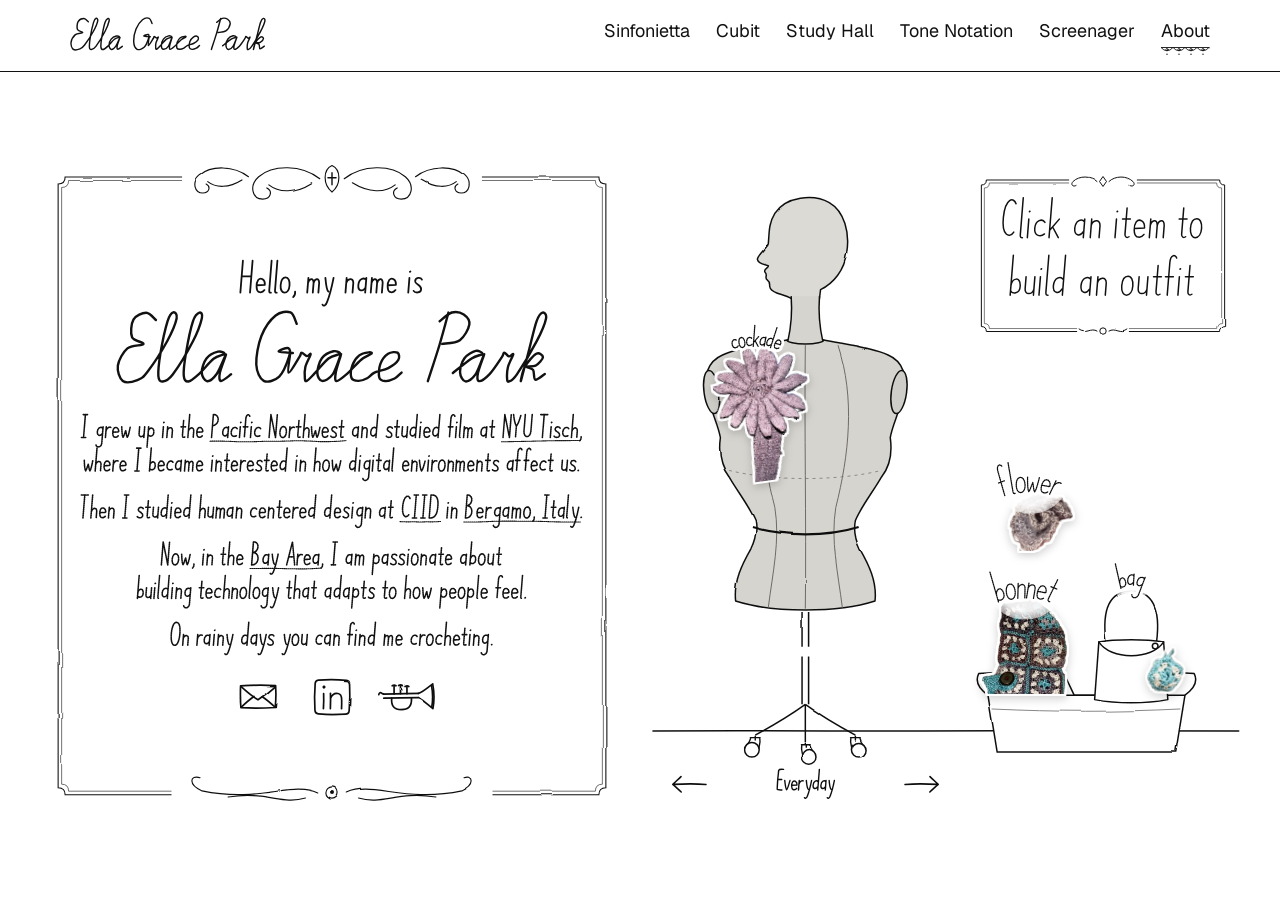
==== commit ee21a0ec: "Dress-up white name edge back; CV BFA" ====
--- a/about.html
+++ b/about.html
@@ -24,8 +24,8 @@
 <meta property="og:image:width" content="1200">
 <meta property="og:image:height" content="630">
 <meta name="twitter:card" content="summary_large_image">
-<link rel="stylesheet" href="style.css?v=1795801427">
-<!--fresh--><script>(()=>{const B="1795801427";const N=performance.getEntriesByType&&performance.getEntriesByType("navigation")[0];if(N&&N.type==="back_forward")return;fetch("version.json?t="+Date.now(),{cache:"no-store"}).then(r=>r.json()).then(j=>{if(!j.v||j.v===B)return;const u=new URL(location.href);if(u.searchParams.get("v")===j.v)return;u.searchParams.set("v",j.v);location.replace(u)}).catch(()=>{})})()</script><!--/fresh-->
+<link rel="stylesheet" href="style.css?v=1795801813">
+<!--fresh--><script>(()=>{const B="1795801813";const N=performance.getEntriesByType&&performance.getEntriesByType("navigation")[0];if(N&&N.type==="back_forward")return;fetch("version.json?t="+Date.now(),{cache:"no-store"}).then(r=>r.json()).then(j=>{if(!j.v||j.v===B)return;const u=new URL(location.href);if(u.searchParams.get("v")===j.v)return;u.searchParams.set("v",j.v);location.replace(u)}).catch(()=>{})})()</script><!--/fresh-->
 </head>
 <body>
 
@@ -56,14 +56,14 @@
   </filter>
 </svg>
 <header class="topbar" id="top">
-  <a class="home-link" href="index.html?v=1795801427" aria-label="Ella Grace Park, home"><img class="home-name" src="assets/name.svg?v=1795801427" alt="" width="570" height="99"></a>
+  <a class="home-link" href="index.html?v=1795801813" aria-label="Ella Grace Park, home"><img class="home-name" src="assets/name.svg?v=1795801813" alt="" width="570" height="99"></a>
   <nav>
-    <a href="projects/sinfonietta.html?v=1795801427">Sinfonietta</a>
-    <a href="projects/cubit.html?v=1795801427">Cubit</a>
-    <a href="projects/study-hall.html?v=1795801427">Study Hall</a>
-    <a href="projects/tone-notation.html?v=1795801427">Tone Notation</a>
-    <a href="projects/screenager.html?v=1795801427">Screenager</a>
-    <a href="about.html?v=1795801427" aria-current="page">About</a>
+    <a href="projects/sinfonietta.html?v=1795801813">Sinfonietta</a>
+    <a href="projects/cubit.html?v=1795801813">Cubit</a>
+    <a href="projects/study-hall.html?v=1795801813">Study Hall</a>
+    <a href="projects/tone-notation.html?v=1795801813">Tone Notation</a>
+    <a href="projects/screenager.html?v=1795801813">Screenager</a>
+    <a href="about.html?v=1795801813" aria-current="page">About</a>
   </nav>
 </header>
 
@@ -78,7 +78,7 @@
             <path pathLength="1" d="M436.261 2.09802C434.383 8.9591 429.4 28.3868 424.85 43.4089C420.372 58.4311 411.778 84.2143 409.178 92.3753"/>
             <path pathLength="1" d="M424.706 13.5091C427.378 11.5591 435.539 3.47025 440.811 1.95359C446.156 0.509155 452.583 2.02581 456.411 4.6258C460.239 7.29801 464.644 12.2091 463.778 17.8424C462.911 23.4757 457.278 34.1645 451.283 38.4256C445.289 42.6867 431.856 42.5423 428.028 43.3367"/>
             <path pathLength="1" d="M442.111 81.5421C446.228 78.3643 460.311 66.5921 466.811 62.4033C473.239 58.2866 479.883 58.2144 480.822 56.6255C481.689 54.9644 476.056 51.6422 472.156 52.5811C468.256 53.52 460.745 57.4922 457.35 62.1866C453.883 66.881 451.356 75.6199 451.572 80.7476C451.717 85.8032 455.183 92.1587 458.578 92.6642C461.972 93.0976 467.75 89.4143 471.939 83.4921C476.056 77.4976 482.772 57.2033 483.278 56.8422C483.855 56.4811 476.272 75.5477 475.189 81.3976C474.033 87.3198 474.033 91.942 476.561 92.2309C479.161 92.5198 485.444 88.3309 490.428 83.0587C495.411 77.8588 503.211 65.7255 506.389 60.9588C509.639 56.2644 508.122 54.9644 509.711 54.7478C511.3 54.5311 513.9 59.37 515.85 59.7311C517.872 60.1644 521.772 54.82 521.555 57.0589C521.339 59.2977 516.066 68.0366 514.694 73.381C513.322 78.7254 513.25 85.8032 513.466 88.9809C513.683 92.2309 513.9 93.6753 515.994 92.7365C518.161 91.7976 520.255 92.2309 526.394 83.3476C532.461 74.4643 546.255 51.57 552.683 39.3645C559.038 27.159 563.444 16.398 564.672 10.1869C565.972 3.97581 562.216 1.52026 560.122 2.09804C558.1 2.67581 555.355 4.84247 552.25 13.5813C549.144 22.3924 544.883 41.8201 541.416 54.8922C538.022 67.8921 532.389 88.8365 531.666 91.942C530.872 95.0476 533.544 79.231 536.939 73.3088C540.333 67.3866 548.061 58.4311 551.961 56.3366C555.933 54.2422 560.772 58.2866 560.627 60.8866C560.555 63.4866 554.85 69.6977 551.311 71.7921C547.7 73.8866 539.683 72.5143 539.105 73.4532C538.455 74.4643 545.75 74.7532 547.7 77.5699C549.577 80.3865 548.061 89.5587 550.661 90.4254C553.261 91.292 561.061 84.1421 563.155 82.9143"/>
-          </svg></header><div class="letter-hand-set"><p class="visually-hidden">I grew up in the Pacific Northwest and studied film at NYU Tisch, where I became interested in how digital environments affect us. Then I studied human centered design at CIID in Bergamo, Italy. Now, in the Bay Area, I am passionate about building technology that adapts to how people feel. On rainy days you can find me crocheting.</p><div class="letter-hand-wrap for-desk"><svg class="hand letter-hand" viewBox="-10 0 1922 922" aria-hidden="true" focusable="false"><path d="M25.28,6 L18.4,92 M17.28,6 L33.28,6 M10.4,92 L26.4,92"/><path d="M91.22,58 C85.86,50 71.54,54 70.26,70 C68.98,86 81.82,88 88.7,77 M91.7,52 L86.9,112 C85.54,129 68.3,132 65.26,120"/><path d="M103.67,52 L100.47,92 M102.39,68 C106.35,56 113.75,51 120.51,54"/><path d="M129.07,72 L150.15,71 C151.35,56 138.83,50 132.19,58 C126.55,66 125.95,86 133.63,90 C139.47,92 145.63,90 149.03,85"/><path d="M161.67,52 C162.23,70 163.79,88 166.55,91 C169.79,88 174.07,72 176.55,66 C178.07,72 179.79,88 182.55,91 C185.79,88 190.23,70 193.67,52"/><path d="M228.86,52 L226.78,78 C225.66,92 241.66,92 245.7,79 M247.86,52 L244.66,92"/><path d="M262.7,52 L256.62,128 M261.26,70 C263.54,54 282.86,50 282.1,72 C281.66,90 263.66,90 260.46,80"/><path d="M318.05,52 L314.85,92 M319.33,36 C319.78,35.4 320.19,35.2 320.61,35"/><path d="M334.05,52 L330.85,92 M332.93,66 C335.89,54 352.21,50 351.93,66 L349.85,92"/><path d="M394.11,28 L389.55,85 C389.07,91 393.91,93 398.15,90 M384.19,52 L401.19,52"/><path d="M416.87,6 L409.99,92 M411.91,68 C416.03,54 432.35,50 431.91,68 L429.99,92"/><path d="M444.59,72 L465.67,71 C466.87,56 454.35,50 447.71,58 C442.07,66 441.47,86 449.15,90 C454.99,92 461.15,90 464.55,85"/><path d="M498.85,92 L505.73,6 C530.89,4 529.53,46 502.45,47"/><path d="M562.06,58 C556.7,50 542.38,54 540.94,72 C539.66,88 552.5,90 559.38,79 M562.54,52 L559.34,92"/><path d="M594.79,59 C589.51,50 574.19,54 572.75,72 C571.31,90 586.31,90 593.79,84"/><path d="M606.76,52 L603.56,92 M608.04,36 C608.49,35.4 608.9,35.2 609.32,35"/><path d="M642.28,12 C639,3 628.84,5 627.48,22 L621.88,92 M618.08,52 L635.08,52"/><path d="M648.08,52 L644.88,92 M649.36,36 C649.81,35.4 650.22,35.2 650.64,35"/><path d="M682.89,59 C677.61,50 662.29,54 660.85,72 C659.41,90 674.41,90 681.89,84"/><path d="M714.87,92 L721.75,6 L738.87,92 L745.75,6"/><path d="M769.24,51 C760.24,51 756.44,61 755.56,72 C754.52,85 759.96,92 765.96,92 C772.96,92 778.6,84 779.56,72 C780.52,60 776.24,51 769.24,51"/><path d="M793.16,52 L789.96,92 M791.88,68 C795.84,56 803.24,51 810,54"/><path d="M827.08,28 L822.52,85 C822.04,91 826.88,93 831.12,90 M817.16,52 L834.16,52"/><path d="M849.84,6 L842.96,92 M844.88,68 C849,54 865.32,50 864.88,68 L862.96,92"/><path d="M874.09,52 C874.65,70 876.21,88 878.97,91 C882.21,88 886.49,72 888.97,66 C890.49,72 892.21,88 894.97,91 C898.21,88 902.65,70 906.09,52"/><path d="M915.49,72 L936.57,71 C937.77,56 925.25,50 918.61,58 C912.97,66 912.37,86 920.05,90 C925.89,92 932.05,90 935.45,85"/><path d="M968.93,57 C965.49,50 951.49,50 950.61,61 C949.89,70 967.81,71 966.85,83 C965.97,94 950.05,93 946.53,87"/><path d="M988.25,28 L983.69,85 C983.21,91 988.05,93 992.29,90 M978.33,52 L995.33,52"/><path d="M1049.72,58 C1044.36,50 1030.04,54 1028.6,72 C1027.32,88 1040.16,90 1047.04,79 M1050.2,52 L1047,92"/><path d="M1065.2,52 L1062,92 M1064.08,66 C1067.04,54 1083.36,50 1083.08,66 L1081,92"/><path d="M1117.72,58 C1112.36,50 1098.04,54 1096.6,72 C1095.32,88 1108.16,90 1115.04,79 M1122.88,6 L1116,92"/><path d="M1177.26,57 C1173.82,50 1159.82,50 1158.94,61 C1158.22,70 1176.14,71 1175.18,83 C1174.3,94 1158.38,93 1154.86,87"/><path d="M1196.58,28 L1192.02,85 C1191.54,91 1196.38,93 1200.62,90 M1186.66,52 L1203.66,52"/><path d="M1215.63,52 L1213.55,78 C1212.43,92 1228.43,92 1232.47,79 M1234.63,52 L1231.43,92"/><path d="M1265.8,58 C1260.44,50 1246.12,54 1244.68,72 C1243.4,88 1256.24,90 1263.12,79 M1270.96,6 L1264.08,92"/><path d="M1282.92,52 L1279.72,92 M1284.2,36 C1284.65,35.4 1285.06,35.2 1285.48,35"/><path d="M1297.37,72 L1318.45,71 C1319.65,56 1307.13,50 1300.49,58 C1294.85,66 1294.25,86 1301.93,90 C1307.77,92 1313.93,90 1317.33,85"/><path d="M1350.82,58 C1345.46,50 1331.14,54 1329.7,72 C1328.42,88 1341.26,90 1348.14,79 M1355.98,6 L1349.1,92"/><path d="M1412.16,12 C1408.88,3 1398.72,5 1397.36,22 L1391.76,92 M1387.96,52 L1404.96,52"/><path d="M1417.96,52 L1414.76,92 M1419.24,36 C1419.69,35.4 1420.1,35.2 1420.52,35"/><path d="M1436.09,6 L1429.69,86 C1429.29,91 1431.21,92 1434.21,92"/><path d="M1448.05,52 L1444.85,92 M1446.93,66 C1449.89,54 1462.21,50 1461.93,66 L1459.85,92 M1461.93,66 C1464.89,54 1477.21,50 1476.93,66 L1474.85,92"/><path d="M1531.6,58 C1526.24,50 1511.92,54 1510.48,72 C1509.2,88 1522.04,90 1528.92,79 M1532.08,52 L1528.88,92"/><path d="M1554,28 L1549.44,85 C1548.96,91 1553.8,93 1558.04,90 M1544.08,52 L1561.08,52"/><path d="M1593.06,92 L1599.94,6 L1617.06,92 L1623.94,6"/><path d="M1632.71,6 C1635.11,26 1638.67,44 1643.35,48 C1648.67,44 1655.11,26 1660.71,6 M1643.35,48 L1639.83,92"/><path d="M1676.68,6 L1671.88,66 C1669.48,96 1695.48,96 1697.88,66 L1702.68,6"/><path d="M1734.66,6 L1761.66,6 M1747.66,6 L1740.78,92"/><path d="M1773.63,52 L1770.43,92 M1774.91,36 C1775.36,35.4 1775.77,35.2 1776.19,35"/><path d="M1807.23,57 C1803.79,50 1789.79,50 1788.91,61 C1788.19,70 1806.11,71 1805.15,83 C1804.27,94 1788.35,93 1784.83,87"/><path d="M1839.47,59 C1834.19,50 1818.87,54 1817.43,72 C1815.99,90 1830.99,90 1838.47,84"/><path d="M1856.71,6 L1849.83,92 M1851.75,68 C1855.87,54 1872.19,50 1871.75,68 L1869.83,92"/><path d="M1886.16,89 C1886.76,94 1885.28,100 1880.96,104"/><path d="M21.15,178 C21.71,196 23.27,214 26.03,217 C29.27,214 33.55,198 36.03,192 C37.55,198 39.27,214 42.03,217 C45.27,214 49.71,196 53.15,178"/><path d="M68.83,132 L61.95,218 M63.87,194 C67.99,180 84.31,176 83.87,194 L81.95,218"/><path d="M96.55,198 L117.63,197 C118.83,182 106.31,176 99.67,184 C94.03,192 93.43,212 101.11,216 C106.95,218 113.11,216 116.51,211"/><path d="M131.15,178 L127.95,218 M129.87,194 C133.83,182 141.23,177 147.99,180"/><path d="M156.55,198 L177.63,197 C178.83,182 166.31,176 159.67,184 C154.03,192 153.43,212 161.11,216 C166.95,218 173.11,216 176.51,211"/><path d="M225.69,132 L218.81,218 M217.69,132 L233.69,132 M210.81,218 L226.81,218"/><path d="M272.56,132 L265.68,218 M267.28,198 C269.64,181 288.04,176 287.28,198 C286.84,216 268.84,216 266.48,208"/><path d="M299.93,198 L321.01,197 C322.21,182 309.69,176 303.05,184 C297.41,192 296.81,212 304.49,216 C310.33,218 316.49,216 319.89,211"/><path d="M353.97,185 C348.69,176 333.37,180 331.93,198 C330.49,216 345.49,216 352.97,210"/><path d="M385.05,184 C379.69,176 365.37,180 363.93,198 C362.65,214 375.49,216 382.37,205 M385.53,178 L382.33,218"/><path d="M400.53,178 L397.33,218 M399.41,192 C402.37,180 414.69,176 414.41,192 L412.33,218 M414.41,192 C417.37,180 429.69,176 429.41,192 L427.33,218"/><path d="M443.93,198 L465.01,197 C466.21,182 453.69,176 447.05,184 C441.41,192 440.81,212 448.49,216 C454.33,218 460.49,216 463.89,211"/><path d="M501.39,178 L498.19,218 M502.67,162 C503.12,161.4 503.53,161.2 503.95,161"/><path d="M517.39,178 L514.19,218 M516.27,192 C519.23,180 535.55,176 535.27,192 L533.19,218"/><path d="M558.31,154 L553.75,211 C553.27,217 558.11,219 562.35,216 M548.39,178 L565.39,178"/><path d="M574.79,198 L595.87,197 C597.07,182 584.55,176 577.91,184 C572.27,192 571.67,212 579.35,216 C585.19,218 591.35,216 594.75,211"/><path d="M609.39,178 L606.19,218 M608.11,194 C612.07,182 619.47,177 626.23,180"/><path d="M634.79,198 L655.87,197 C657.07,182 644.55,176 637.91,184 C632.27,192 631.67,212 639.35,216 C645.19,218 651.35,216 654.75,211"/><path d="M688.24,183 C684.8,176 670.8,176 669.92,187 C669.2,196 687.12,197 686.16,209 C685.28,220 669.36,219 665.84,213"/><path d="M707.56,154 L703,211 C702.52,217 707.36,219 711.6,216 M697.64,178 L714.64,178"/><path d="M724.04,198 L745.12,197 C746.32,182 733.8,176 727.16,184 C721.52,192 720.92,212 728.6,216 C734.44,218 740.6,216 744,211"/><path d="M777.48,184 C772.12,176 757.8,180 756.36,198 C755.08,214 767.92,216 774.8,205 M782.64,132 L775.76,218"/><path d="M817.83,178 L814.63,218 M819.11,162 C819.56,161.4 819.97,161.2 820.39,161"/><path d="M833.83,178 L830.63,218 M832.71,192 C835.67,180 851.99,176 851.71,192 L849.63,218"/><path d="M890.85,132 L883.97,218 M885.89,194 C890.01,180 906.33,176 905.89,194 L903.97,218"/><path d="M930.25,177 C921.25,177 917.45,187 916.57,198 C915.53,211 920.97,218 926.97,218 C933.97,218 939.61,210 940.57,198 C941.53,186 937.25,177 930.25,177"/><path d="M952.17,178 C952.73,196 954.29,214 957.05,217 C960.29,214 964.57,198 967.05,192 C968.57,198 970.29,214 973.05,217 C976.29,214 980.73,196 984.17,178"/><path d="M1038.56,184 C1033.2,176 1018.88,180 1017.44,198 C1016.16,214 1029,216 1035.88,205 M1043.72,132 L1036.84,218"/><path d="M1055.68,178 L1052.48,218 M1056.96,162 C1057.41,161.4 1057.82,161.2 1058.24,161"/><path d="M1092.97,184 C1087.61,176 1073.29,180 1072.01,196 C1070.73,212 1083.57,214 1090.45,203 M1093.45,178 L1088.65,238 C1087.29,255 1070.05,258 1067.01,246"/><path d="M1105.42,178 L1102.22,218 M1106.7,162 C1107.15,161.4 1107.56,161.2 1107.98,161"/><path d="M1128.34,154 L1123.78,211 C1123.3,217 1128.14,219 1132.38,216 M1118.42,178 L1135.42,178"/><path d="M1166.58,184 C1161.22,176 1146.9,180 1145.46,198 C1144.18,214 1157.02,216 1163.9,205 M1167.06,178 L1163.86,218"/><path d="M1182.63,132 L1176.23,212 C1175.83,217 1177.75,218 1180.75,218"/><path d="M1217.73,198 L1238.81,197 C1240.01,182 1227.49,176 1220.85,184 C1215.21,192 1214.61,212 1222.29,216 C1228.13,218 1234.29,216 1237.69,211"/><path d="M1252.33,178 L1249.13,218 M1251.21,192 C1254.17,180 1270.49,176 1270.21,192 L1268.13,218"/><path d="M1279.26,178 C1280.98,194 1283.38,214 1287.14,217 C1291.38,214 1296.98,194 1301.26,178"/><path d="M1313.23,178 L1310.03,218 M1314.51,162 C1314.96,161.4 1315.37,161.2 1315.79,161"/><path d="M1327.75,178 L1324.55,218 M1326.47,194 C1330.43,182 1337.83,177 1344.59,180"/><path d="M1364.83,177 C1355.83,177 1352.03,187 1351.15,198 C1350.11,211 1355.55,218 1361.55,218 C1368.55,218 1374.19,210 1375.15,198 C1376.11,186 1371.83,177 1364.83,177"/><path d="M1388.75,178 L1385.55,218 M1387.63,192 C1390.59,180 1406.91,176 1406.63,192 L1404.55,218"/><path d="M1418.88,178 L1415.68,218 M1417.76,192 C1420.72,180 1433.04,176 1432.76,192 L1430.68,218 M1432.76,192 C1435.72,180 1448.04,176 1447.76,192 L1445.68,218"/><path d="M1462.28,198 L1483.36,197 C1484.56,182 1472.04,176 1465.4,184 C1459.76,192 1459.16,212 1466.84,216 C1472.68,218 1478.84,216 1482.24,211"/><path d="M1496.88,178 L1493.68,218 M1495.76,192 C1498.72,180 1515.04,176 1514.76,192 L1512.68,218"/><path d="M1537.8,154 L1533.24,211 C1532.76,217 1537.6,219 1541.84,216 M1527.88,178 L1544.88,178"/><path d="M1576.05,183 C1572.61,176 1558.61,176 1557.73,187 C1557.01,196 1574.93,197 1573.97,209 C1573.09,220 1557.17,219 1553.65,213"/><path d="M1630.43,184 C1625.07,176 1610.75,180 1609.31,198 C1608.03,214 1620.87,216 1627.75,205 M1630.91,178 L1627.71,218"/><path d="M1663.88,138 C1660.6,129 1650.44,131 1649.08,148 L1643.48,218 M1639.68,178 L1656.68,178"/><path d="M1696.85,138 C1693.57,129 1683.41,131 1682.05,148 L1676.45,218 M1672.65,178 L1689.65,178"/><path d="M1700.05,198 L1721.13,197 C1722.33,182 1709.81,176 1703.17,184 C1697.53,192 1696.93,212 1704.61,216 C1710.45,218 1716.61,216 1720.01,211"/><path d="M1754.09,185 C1748.81,176 1733.49,180 1732.05,198 C1730.61,216 1745.61,216 1753.09,210"/><path d="M1773.57,154 L1769.01,211 C1768.53,217 1773.37,219 1777.61,216 M1763.65,178 L1780.65,178"/><path d="M1815.83,178 L1813.75,204 C1812.63,218 1828.63,218 1832.67,205 M1834.83,178 L1831.63,218"/><path d="M1866,183 C1862.56,176 1848.56,176 1847.68,187 C1846.96,196 1864.88,197 1863.92,209 C1863.04,220 1847.12,219 1843.6,213"/><path d="M1874.76,216 C1875.19,215.6 1875.61,215.4 1876.02,215.2"/><path d="M10,308 L37,308 M23,308 L16.12,394"/><path d="M52.65,308 L45.77,394 M47.69,370 C51.81,356 68.13,352 67.69,370 L65.77,394"/><path d="M80.37,374 L101.45,373 C102.65,358 90.13,352 83.49,360 C77.85,368 77.25,388 84.93,392 C90.77,394 96.93,392 100.33,387"/><path d="M114.97,354 L111.77,394 M113.85,368 C116.81,356 133.13,352 132.85,368 L130.77,394"/><path d="M179.99,308 L173.11,394 M171.99,308 L187.99,308 M165.11,394 L181.11,394"/><path d="M242.38,359 C238.94,352 224.94,352 224.06,363 C223.34,372 241.26,373 240.3,385 C239.42,396 223.5,395 219.98,389"/><path d="M261.7,330 L257.14,387 C256.66,393 261.5,395 265.74,392 M251.78,354 L268.78,354"/><path d="M280.74,354 L278.66,380 C277.54,394 293.54,394 297.58,381 M299.74,354 L296.54,394"/><path d="M330.91,360 C325.55,352 311.23,356 309.79,374 C308.51,390 321.35,392 328.23,381 M336.07,308 L329.19,394"/><path d="M348.04,354 L344.84,394 M349.32,338 C349.77,337.4 350.18,337.2 350.6,337"/><path d="M362.48,374 L383.56,373 C384.76,358 372.24,352 365.6,360 C359.96,368 359.36,388 367.04,392 C372.88,394 379.04,392 382.44,387"/><path d="M415.93,360 C410.57,352 396.25,356 394.81,374 C393.53,390 406.37,392 413.25,381 M421.09,308 L414.21,394"/><path d="M459.95,308 L453.07,394 M454.99,370 C459.11,356 475.43,352 474.99,370 L473.07,394"/><path d="M487.4,354 L485.32,380 C484.2,394 500.2,394 504.24,381 M506.4,354 L503.2,394"/><path d="M518.37,354 L515.17,394 M517.25,368 C520.21,356 532.53,352 532.25,368 L530.17,394 M532.25,368 C535.21,356 547.53,352 547.25,368 L545.17,394"/><path d="M578.69,360 C573.33,352 559.01,356 557.57,374 C556.29,390 569.13,392 576.01,381 M579.17,354 L575.97,394"/><path d="M594.17,354 L590.97,394 M593.05,368 C596.01,356 612.33,352 612.05,368 L609.97,394"/><path d="M667.8,361 C662.52,352 647.2,356 645.76,374 C644.32,392 659.32,392 666.8,386"/><path d="M679.68,374 L700.76,373 C701.96,358 689.44,352 682.8,360 C677.16,368 676.56,388 684.24,392 C690.08,394 696.24,392 699.64,387"/><path d="M714.28,354 L711.08,394 M713.16,368 C716.12,356 732.44,352 732.16,368 L730.08,394"/><path d="M755.2,330 L750.64,387 C750.16,393 755,395 759.24,392 M745.28,354 L762.28,354"/><path d="M771.68,374 L792.76,373 C793.96,358 781.44,352 774.8,360 C769.16,368 768.56,388 776.24,392 C782.08,394 788.24,392 791.64,387"/><path d="M806.28,354 L803.08,394 M805,370 C808.96,358 816.36,353 823.12,356"/><path d="M831.68,374 L852.76,373 C853.96,358 841.44,352 834.8,360 C829.16,368 828.56,388 836.24,392 C842.08,394 848.24,392 851.64,387"/><path d="M885.13,360 C879.77,352 865.45,356 864.01,374 C862.73,390 875.57,392 882.45,381 M890.29,308 L883.41,394"/><path d="M944.68,360 C939.32,352 925,356 923.56,374 C922.28,390 935.12,392 942,381 M949.84,308 L942.96,394"/><path d="M961.72,374 L982.8,373 C984,358 971.48,352 964.84,360 C959.2,368 958.6,388 966.28,392 C972.12,394 978.28,392 981.68,387"/><path d="M1015.17,359 C1011.73,352 997.73,352 996.85,363 C996.13,372 1014.05,373 1013.09,385 C1012.21,396 996.29,395 992.77,389"/><path d="M1028.57,354 L1025.37,394 M1029.85,338 C1030.3,337.4 1030.71,337.2 1031.13,337"/><path d="M1065.86,360 C1060.5,352 1046.18,356 1044.9,372 C1043.62,388 1056.46,390 1063.34,379 M1066.34,354 L1061.54,414 C1060.18,431 1042.94,434 1039.9,422"/><path d="M1078.3,354 L1075.1,394 M1077.18,368 C1080.14,356 1096.46,352 1096.18,368 L1094.1,394"/><path d="M1150.85,360 C1145.49,352 1131.17,356 1129.73,374 C1128.45,390 1141.29,392 1148.17,381 M1151.33,354 L1148.13,394"/><path d="M1173.25,330 L1168.69,387 C1168.21,393 1173.05,395 1177.29,392 M1163.33,354 L1180.33,354"/><path d="M1243.83,321 C1239.03,306 1220.87,308 1216.51,350 C1212.31,390 1229.83,396 1238.95,382"/><path d="M1267.48,308 L1260.6,394 M1259.48,308 L1275.48,308 M1252.6,394 L1268.6,394"/><path d="M1299.13,308 L1292.25,394 M1291.13,308 L1307.13,308 M1284.25,394 L1300.25,394"/><path d="M1322.77,308 L1315.89,394 C1340.73,396 1346.49,374 1348.41,350 C1350.49,324 1345.93,306 1322.77,308"/><path d="M1385.68,354 L1382.48,394 M1386.96,338 C1387.41,337.4 1387.82,337.2 1388.24,337"/><path d="M1401.68,354 L1398.48,394 M1400.56,368 C1403.52,356 1419.84,352 1419.56,368 L1417.48,394"/><path d="M1458.7,308 L1451.82,394 M1458.7,308 C1482.86,306 1480.66,346 1455.5,348 M1455.5,348 C1484.66,346 1481.66,396 1451.82,394"/><path d="M1496.55,374 L1517.63,373 C1518.83,358 1506.31,352 1499.67,360 C1494.03,368 1493.43,388 1501.11,392 C1506.95,394 1513.11,392 1516.51,387"/><path d="M1531.15,354 L1527.95,394 M1529.87,370 C1533.83,358 1541.23,353 1547.99,356"/><path d="M1582.71,360 C1577.35,352 1563.03,356 1561.75,372 C1560.47,388 1573.31,390 1580.19,379 M1583.19,354 L1578.39,414 C1577.03,431 1559.79,434 1556.75,422"/><path d="M1614.36,360 C1609,352 1594.68,356 1593.24,374 C1591.96,390 1604.8,392 1611.68,381 M1614.84,354 L1611.64,394"/><path d="M1629.84,354 L1626.64,394 M1628.72,368 C1631.68,356 1644,352 1643.72,368 L1641.64,394 M1643.72,368 C1646.68,356 1659,352 1658.72,368 L1656.64,394"/><path d="M1684.92,353 C1675.92,353 1672.12,363 1671.24,374 C1670.2,387 1675.64,394 1681.64,394 C1688.64,394 1694.28,386 1695.24,374 C1696.2,362 1691.92,353 1684.92,353"/><path d="M1710.17,391 C1710.77,396 1709.29,402 1704.97,406"/><path d="M1757.63,308 L1750.75,394 M1749.63,308 L1765.63,308 M1742.75,394 L1758.75,394"/><path d="M1784.32,330 L1779.76,387 C1779.28,393 1784.12,395 1788.36,392 M1774.4,354 L1791.4,354"/><path d="M1822.57,360 C1817.21,352 1802.89,356 1801.45,374 C1800.17,390 1813.01,392 1819.89,381 M1823.05,354 L1819.85,394"/><path d="M1838.61,308 L1832.21,388 C1831.81,393 1833.73,394 1836.73,394"/><path d="M1855.14,354 C1856.7,372 1859.42,388 1863.18,391 M1877.14,354 C1872.06,380 1866.3,402 1860.02,418 C1856.06,430 1849.98,431 1847.38,426"/><path d="M1885.91,392 C1886.34,391.6 1886.76,391.4 1887.17,391.2"/><path d="M310.41,570 L317.29,484 L334.41,570 L341.29,484"/><path d="M364.78,529 C355.78,529 351.98,539 351.1,550 C350.06,563 355.5,570 361.5,570 C368.5,570 374.14,562 375.1,550 C376.06,538 371.78,529 364.78,529"/><path d="M386.7,530 C387.26,548 388.82,566 391.58,569 C394.82,566 399.1,550 401.58,544 C403.1,550 404.82,566 407.58,569 C410.82,566 415.26,548 418.7,530"/><path d="M432.66,567 C433.26,572 431.78,578 427.46,582"/><path d="M468.45,530 L465.25,570 M469.73,514 C470.18,513.4 470.59,513.2 471.01,513"/><path d="M484.45,530 L481.25,570 M483.33,544 C486.29,532 502.61,528 502.33,544 L500.25,570"/><path d="M544.51,506 L539.95,563 C539.47,569 544.31,571 548.55,568 M534.59,530 L551.59,530"/><path d="M567.27,484 L560.39,570 M562.31,546 C566.43,532 582.75,528 582.31,546 L580.39,570"/><path d="M594.99,550 L616.07,549 C617.27,534 604.75,528 598.11,536 C592.47,544 591.87,564 599.55,568 C605.39,570 611.55,568 614.95,563"/><path d="M656.14,484 L649.26,570 M656.14,484 C680.3,482 678.1,522 652.94,524 M652.94,524 C682.1,522 679.1,572 649.26,570"/><path d="M713.26,536 C707.9,528 693.58,532 692.14,550 C690.86,566 703.7,568 710.58,557 M713.74,530 L710.54,570"/><path d="M726.74,530 C728.3,548 731.02,564 734.78,567 M748.74,530 C743.66,556 737.9,578 731.62,594 C727.66,606 721.58,607 718.98,602"/><path d="M780.73,570 L802.61,484 L810.73,570 M789.13,540 L807.13,540"/><path d="M822.69,530 L819.49,570 M821.41,546 C825.37,534 832.77,529 839.53,532"/><path d="M848.09,550 L869.17,549 C870.37,534 857.85,528 851.21,536 C845.57,544 844.97,564 852.65,568 C858.49,570 864.65,568 868.05,563"/><path d="M901.21,536 C895.85,528 881.53,532 880.09,550 C878.81,566 891.65,568 898.53,557 M901.69,530 L898.49,570"/><path d="M915.66,567 C916.26,572 914.78,578 910.46,582"/><path d="M963.13,484 L956.25,570 M955.13,484 L971.13,484 M948.25,570 L964.25,570"/><path d="M1025.51,536 C1020.15,528 1005.83,532 1004.39,550 C1003.11,566 1015.95,568 1022.83,557 M1025.99,530 L1022.79,570"/><path d="M1040.99,530 L1037.79,570 M1039.87,544 C1042.83,532 1055.15,528 1054.87,544 L1052.79,570 M1054.87,544 C1057.83,532 1070.15,528 1069.87,544 L1067.79,570"/><path d="M1108.21,530 L1102.13,606 M1106.77,548 C1109.05,532 1128.37,528 1127.61,550 C1127.17,568 1109.17,568 1105.97,558"/><path d="M1160.73,536 C1155.37,528 1141.05,532 1139.61,550 C1138.33,566 1151.17,568 1158.05,557 M1161.21,530 L1158.01,570"/><path d="M1193.81,535 C1190.37,528 1176.37,528 1175.49,539 C1174.77,548 1192.69,549 1191.73,561 C1190.85,572 1174.93,571 1171.41,565"/><path d="M1223.81,535 C1220.37,528 1206.37,528 1205.49,539 C1204.77,548 1222.69,549 1221.73,561 C1220.85,572 1204.93,571 1201.41,565"/><path d="M1237.21,530 L1234.01,570 M1238.49,514 C1238.94,513.4 1239.35,513.2 1239.77,513"/><path d="M1263.29,529 C1254.29,529 1250.49,539 1249.61,550 C1248.57,563 1254.01,570 1260.01,570 C1267.01,570 1272.65,562 1273.61,550 C1274.57,538 1270.29,529 1263.29,529"/><path d="M1287.21,530 L1284.01,570 M1286.09,544 C1289.05,532 1305.37,528 1305.09,544 L1303.01,570"/><path d="M1339.73,536 C1334.37,528 1320.05,532 1318.61,550 C1317.33,566 1330.17,568 1337.05,557 M1340.21,530 L1337.01,570"/><path d="M1362.13,506 L1357.57,563 C1357.09,569 1361.93,571 1366.17,568 M1352.21,530 L1369.21,530"/><path d="M1378.61,550 L1399.69,549 C1400.89,534 1388.37,528 1381.73,536 C1376.09,544 1375.49,564 1383.17,568 C1389.01,570 1395.17,568 1398.57,563"/><path d="M1455.28,536 C1449.92,528 1435.6,532 1434.16,550 C1432.88,566 1445.72,568 1452.6,557 M1455.76,530 L1452.56,570"/><path d="M1475.44,484 L1468.56,570 M1470.16,550 C1472.52,533 1490.92,528 1490.16,550 C1489.72,568 1471.72,568 1469.36,560"/><path d="M1514.84,529 C1505.84,529 1502.04,539 1501.16,550 C1500.12,563 1505.56,570 1511.56,570 C1518.56,570 1524.2,562 1525.16,550 C1526.12,538 1521.84,529 1514.84,529"/><path d="M1538.76,530 L1536.68,556 C1535.56,570 1551.56,570 1555.6,557 M1557.76,530 L1554.56,570"/><path d="M1579.68,506 L1575.12,563 C1574.64,569 1579.48,571 1583.72,568 M1569.76,530 L1586.76,530"/><path d="M227.3,610 L220.42,696 M222.02,676 C224.38,659 242.78,654 242.02,676 C241.58,694 223.58,694 221.22,686"/><path d="M254.75,656 L252.67,682 C251.55,696 267.55,696 271.59,683 M273.75,656 L270.55,696"/><path d="M285.71,656 L282.51,696 M286.99,640 C287.44,639.4 287.85,639.2 288.27,639"/><path d="M303.84,610 L297.44,690 C297.04,695 298.96,696 301.96,696"/><path d="M334.68,662 C329.32,654 315,658 313.56,676 C312.28,692 325.12,694 332,683 M339.84,610 L332.96,696"/><path d="M351.81,656 L348.61,696 M353.09,640 C353.54,639.4 353.95,639.2 354.37,639"/><path d="M367.81,656 L364.61,696 M366.69,670 C369.65,658 385.97,654 385.69,670 L383.61,696"/><path d="M420.33,662 C414.97,654 400.65,658 399.37,674 C398.09,690 410.93,692 417.81,681 M420.81,656 L416.01,716 C414.65,733 397.41,736 394.37,724"/><path d="M462.71,632 L458.15,689 C457.67,695 462.51,697 466.75,694 M452.79,656 L469.79,656"/><path d="M479.19,676 L500.27,675 C501.47,660 488.95,654 482.31,662 C476.67,670 476.07,690 483.75,694 C489.59,696 495.75,694 499.15,689"/><path d="M533.23,663 C527.95,654 512.63,658 511.19,676 C509.75,694 524.75,694 532.23,688"/><path d="M550.47,610 L543.59,696 M545.51,672 C549.63,658 565.95,654 565.51,672 L563.59,696"/><path d="M577.92,656 L574.72,696 M576.8,670 C579.76,658 596.08,654 595.8,670 L593.72,696"/><path d="M619.57,655 C610.57,655 606.77,665 605.89,676 C604.85,689 610.29,696 616.29,696 C623.29,696 628.93,688 629.89,676 C630.85,664 626.57,655 619.57,655"/><path d="M646.41,610 L640.01,690 C639.61,695 641.53,696 644.53,696"/><path d="M668.81,655 C659.81,655 656.01,665 655.13,676 C654.09,689 659.53,696 665.53,696 C672.53,696 678.17,688 679.13,676 C680.09,664 675.81,655 668.81,655"/><path d="M711.25,662 C705.89,654 691.57,658 690.29,674 C689.01,690 701.85,692 708.73,681 M711.73,656 L706.93,716 C705.57,733 688.33,736 685.29,724"/><path d="M728.26,656 C729.82,674 732.54,690 736.3,693 M750.26,656 C745.18,682 739.42,704 733.14,720 C729.18,732 723.1,733 720.5,728"/><path d="M792.16,632 L787.6,689 C787.12,695 791.96,697 796.2,694 M782.24,656 L799.24,656"/><path d="M814.92,610 L808.04,696 M809.96,672 C814.08,658 830.4,654 829.96,672 L828.04,696"/><path d="M862.76,662 C857.4,654 843.08,658 841.64,676 C840.36,692 853.2,694 860.08,683 M863.24,656 L860.04,696"/><path d="M885.16,632 L880.6,689 C880.12,695 884.96,697 889.2,694 M875.24,656 L892.24,656"/><path d="M946.63,662 C941.27,654 926.95,658 925.51,676 C924.23,692 937.07,694 943.95,683 M947.11,656 L943.91,696"/><path d="M980.63,662 C975.27,654 960.95,658 959.51,676 C958.23,692 971.07,694 977.95,683 M985.79,610 L978.91,696"/><path d="M1015.63,662 C1010.27,654 995.95,658 994.51,676 C993.23,692 1006.07,694 1012.95,683 M1016.11,656 L1012.91,696"/><path d="M1031.11,656 L1025.03,732 M1029.67,674 C1031.95,658 1051.27,654 1050.51,676 C1050.07,694 1032.07,694 1028.87,684"/><path d="M1072.03,632 L1067.47,689 C1066.99,695 1071.83,697 1076.07,694 M1062.11,656 L1079.11,656"/><path d="M1110.27,661 C1106.83,654 1092.83,654 1091.95,665 C1091.23,674 1109.15,675 1108.19,687 C1107.31,698 1091.39,697 1087.87,691"/><path d="M1152.18,632 L1147.62,689 C1147.14,695 1151.98,697 1156.22,694 M1142.26,656 L1159.26,656"/><path d="M1180.34,655 C1171.34,655 1167.54,665 1166.66,676 C1165.62,689 1171.06,696 1177.06,696 C1184.06,696 1189.7,688 1190.66,676 C1191.62,664 1187.34,655 1180.34,655"/><path d="M1230.48,610 L1223.6,696 M1225.52,672 C1229.64,658 1245.96,654 1245.52,672 L1243.6,696"/><path d="M1269.88,655 C1260.88,655 1257.08,665 1256.2,676 C1255.16,689 1260.6,696 1266.6,696 C1273.6,696 1279.24,688 1280.2,676 C1281.16,664 1276.88,655 1269.88,655"/><path d="M1291.8,656 C1292.36,674 1293.92,692 1296.68,695 C1299.92,692 1304.2,676 1306.68,670 C1308.2,676 1309.92,692 1312.68,695 C1315.92,692 1320.36,674 1323.8,656"/><path d="M1361.87,656 L1355.79,732 M1360.43,674 C1362.71,658 1382.03,654 1381.27,676 C1380.83,694 1362.83,694 1359.63,684"/><path d="M1394.27,676 L1415.35,675 C1416.55,660 1404.03,654 1397.39,662 C1391.75,670 1391.15,690 1398.83,694 C1404.67,696 1410.83,694 1414.23,689"/><path d="M1438.95,655 C1429.95,655 1426.15,665 1425.27,676 C1424.23,689 1429.67,696 1435.67,696 C1442.67,696 1448.31,688 1449.27,676 C1450.23,664 1445.95,655 1438.95,655"/><path d="M1462.87,656 L1456.79,732 M1461.43,674 C1463.71,658 1483.03,654 1482.27,676 C1481.83,694 1463.83,694 1460.63,684"/><path d="M1501.55,610 L1495.15,690 C1494.75,695 1496.67,696 1499.67,696"/><path d="M1512.27,676 L1533.35,675 C1534.55,660 1522.03,654 1515.39,662 C1509.75,670 1509.15,690 1516.83,694 C1522.67,696 1528.83,694 1532.23,689"/><path d="M1590.73,616 C1587.45,607 1577.29,609 1575.93,626 L1570.33,696 M1566.53,656 L1583.53,656"/><path d="M1593.93,676 L1615.01,675 C1616.21,660 1603.69,654 1597.05,662 C1591.41,670 1590.81,690 1598.49,694 C1604.33,696 1610.49,694 1613.89,689"/><path d="M1626.93,676 L1648.01,675 C1649.21,660 1636.69,654 1630.05,662 C1624.41,670 1623.81,690 1631.49,694 C1637.33,696 1643.49,694 1646.89,689"/><path d="M1666.21,610 L1659.81,690 C1659.41,695 1661.33,696 1664.33,696"/><path d="M1675.49,694 C1675.92,693.6 1676.34,693.4 1676.75,693.2"/><path d="M367.28,786 C355.28,786 349.52,808 347.84,829 C346,852 349.4,872 360.4,872 C371.4,872 378,852 379.84,829 C381.68,806 379.28,786 367.28,786"/><path d="M393.65,832 L390.45,872 M392.53,846 C395.49,834 411.81,830 411.53,846 L409.45,872"/><path d="M446.99,832 L443.79,872 M445.71,848 C449.67,836 457.07,831 463.83,834"/><path d="M492.51,838 C487.15,830 472.83,834 471.39,852 C470.11,868 482.95,870 489.83,859 M492.99,832 L489.79,872"/><path d="M508.99,832 L505.79,872 M510.27,816 C510.72,815.4 511.13,815.2 511.55,815"/><path d="M524.99,832 L521.79,872 M523.87,846 C526.83,834 543.15,830 542.87,846 L540.79,872"/><path d="M556.99,832 C558.55,850 561.27,866 565.03,869 M578.99,832 C573.91,858 568.15,880 561.87,896 C557.91,908 551.83,909 549.23,904"/><path d="M633.38,838 C628.02,830 613.7,834 612.26,852 C610.98,868 623.82,870 630.7,859 M638.54,786 L631.66,872"/><path d="M668.38,838 C663.02,830 648.7,834 647.26,852 C645.98,868 658.82,870 665.7,859 M668.86,832 L665.66,872"/><path d="M681.86,832 C683.42,850 686.14,866 689.9,869 M703.86,832 C698.78,858 693.02,880 686.74,896 C682.78,908 676.7,909 674.1,904"/><path d="M732.46,837 C729.02,830 715.02,830 714.14,841 C713.42,850 731.34,851 730.38,863 C729.5,874 713.58,873 710.06,867"/><path d="M772.2,832 C773.76,850 776.48,866 780.24,869 M794.2,832 C789.12,858 783.36,880 777.08,896 C773.12,908 767.04,909 764.44,904"/><path d="M815.28,831 C806.28,831 802.48,841 801.6,852 C800.56,865 806,872 812,872 C819,872 824.64,864 825.6,852 C826.56,840 822.28,831 815.28,831"/><path d="M839.2,832 L837.12,858 C836,872 852,872 856.04,859 M858.2,832 L855,872"/><path d="M913.66,839 C908.38,830 893.06,834 891.62,852 C890.18,870 905.18,870 912.66,864"/><path d="M944.74,838 C939.38,830 925.06,834 923.62,852 C922.34,868 935.18,870 942.06,859 M945.22,832 L942.02,872"/><path d="M960.22,832 L957.02,872 M959.1,846 C962.06,834 978.38,830 978.1,846 L976.02,872"/><path d="M1034.57,792 C1031.29,783 1021.13,785 1019.77,802 L1014.17,872 M1010.37,832 L1027.37,832"/><path d="M1040.37,832 L1037.17,872 M1041.65,816 C1042.1,815.4 1042.51,815.2 1042.93,815"/><path d="M1056.37,832 L1053.17,872 M1055.25,846 C1058.21,834 1074.53,830 1074.25,846 L1072.17,872"/><path d="M1108.89,838 C1103.53,830 1089.21,834 1087.77,852 C1086.49,868 1099.33,870 1106.21,859 M1114.05,786 L1107.17,872"/><path d="M1149.23,832 L1146.03,872 M1148.11,846 C1151.07,834 1163.39,830 1163.11,846 L1161.03,872 M1163.11,846 C1166.07,834 1178.39,830 1178.11,846 L1176.03,872"/><path d="M1192.63,852 L1213.71,851 C1214.91,836 1202.39,830 1195.75,838 C1190.11,846 1189.51,866 1197.19,870 C1203.03,872 1209.19,870 1212.59,865"/><path d="M1270.38,839 C1265.1,830 1249.78,834 1248.34,852 C1246.9,870 1261.9,870 1269.38,864"/><path d="M1282.94,832 L1279.74,872 M1281.66,848 C1285.62,836 1293.02,831 1299.78,834"/><path d="M1320.02,831 C1311.02,831 1307.22,841 1306.34,852 C1305.3,865 1310.74,872 1316.74,872 C1323.74,872 1329.38,864 1330.34,852 C1331.3,840 1327.02,831 1320.02,831"/><path d="M1363.38,839 C1358.1,830 1342.78,834 1341.34,852 C1339.9,870 1354.9,870 1362.38,864"/><path d="M1380.62,786 L1373.74,872 M1375.66,848 C1379.78,834 1396.1,830 1395.66,848 L1393.74,872"/><path d="M1408.34,852 L1429.42,851 C1430.62,836 1418.1,830 1411.46,838 C1405.82,846 1405.22,866 1412.9,870 C1418.74,872 1424.9,870 1428.3,865"/><path d="M1449.86,808 L1445.3,865 C1444.82,871 1449.66,873 1453.9,870 M1439.94,832 L1456.94,832"/><path d="M1468.94,832 L1465.74,872 M1470.22,816 C1470.67,815.4 1471.08,815.2 1471.5,815"/><path d="M1484.94,832 L1481.74,872 M1483.82,846 C1486.78,834 1503.1,830 1502.82,846 L1500.74,872"/><path d="M1537.46,838 C1532.1,830 1517.78,834 1516.5,850 C1515.22,866 1528.06,868 1534.94,857 M1537.94,832 L1533.14,892 C1531.78,909 1514.54,912 1511.5,900"/><path d="M1549.9,870 C1550.33,869.6 1550.75,869.4 1551.16,869.2"/><path class="ul" d="M492.9,105.8 Q543.9,104.6 595,107.8 Q646,108.8 697,106.1 Q748.1,106.7 799.1,104.6 Q850.2,103.3 901.2,107.3 Q952.3,108.7 1003.3,103.6"/><path class="ul" d="M1587.1,108 Q1636.3,107.3 1685.6,106.2 Q1734.9,104.8 1784.2,103.9 Q1833.5,103.8 1882.8,103.1"/><path class="ul" d="M1206.3,407.7 Q1231.7,409.2 1257,408.2 Q1282.4,409.7 1307.8,408.3 Q1333.1,409.3 1358.5,407.1"/><path class="ul" d="M1445.8,408.9 Q1500.5,410 1555.2,406.7 Q1609.8,405.2 1664.5,406.5 Q1719.2,405.6 1773.8,408.3 Q1828.5,409.6 1883.2,408.9"/><path class="ul" d="M643.21,583.9 Q688.11,583.4 732.91,583.1 Q777.71,584.5 822.61,585.1 Q867.41,585.9 912.31,581.7"/></svg><span class="place" style="left:26.06%;top:-0.43%;width:26.87%;height:13.67%"><button type="button" class="place-hit" aria-describedby="st-pnw-h"><span class="visually-hidden">Pacific Northwest</span></button><img id="st-pnw-h" class="sticker" src="assets/stickers/pnw.svg?v=1795801427" alt="Pin: The future is female" decoding="async"></span><span class="place" style="left:82.98%;top:-0.43%;width:15.70%;height:13.67%"><button type="button" class="place-hit" aria-describedby="st-nyu-h"><span class="visually-hidden">NYU Tisch</span></button><img id="st-nyu-h" class="sticker" src="assets/stickers/nyu.svg?v=1795801427" alt="Pin: I love NY" decoding="async"></span><span class="place" style="left:63.17%;top:32.32%;width:8.23%;height:13.67%"><button type="button" class="place-hit" aria-describedby="st-ciid-h"><span class="visually-hidden">CIID</span></button><img id="st-ciid-h" class="sticker" src="assets/stickers/ciid.svg?v=1795801427" alt="Pin: an I'm not a robot check box" decoding="async"></span><span class="place" style="left:75.63%;top:32.32%;width:23.06%;height:13.67%"><button type="button" class="place-hit" aria-describedby="st-bergamo-h"><span class="visually-hidden">Bergamo, Italy</span></button><img id="st-bergamo-h" class="sticker" src="assets/stickers/bergamo.svg?v=1795801427" alt="Pin: Ciao Bergamo!" decoding="async"></span><span class="place" style="left:33.88%;top:51.41%;width:14.31%;height:13.67%"><button type="button" class="place-hit" aria-describedby="st-bay-h"><span class="visually-hidden">Bay Area</span></button><img id="st-bay-h" class="sticker" src="assets/stickers/bay.svg?v=1795801427" alt="Pin: a winking face, ^_~" decoding="async"></span></div><div class="letter-hand-wrap for-phone"><svg class="hand letter-hand" viewBox="-10 0 1180 1552" aria-hidden="true" focusable="false"><path d="M24.88,6 L18,92 M16.88,6 L32.88,6 M10,92 L26,92"/><path d="M90.82,58 C85.46,50 71.14,54 69.86,70 C68.58,86 81.42,88 88.3,77 M91.3,52 L86.5,112 C85.14,129 67.9,132 64.86,120"/><path d="M103.27,52 L100.07,92 M101.99,68 C105.95,56 113.35,51 120.11,54"/><path d="M128.67,72 L149.75,71 C150.95,56 138.43,50 131.79,58 C126.15,66 125.55,86 133.23,90 C139.07,92 145.23,90 148.63,85"/><path d="M161.27,52 C161.83,70 163.39,88 166.15,91 C169.39,88 173.67,72 176.15,66 C177.67,72 179.39,88 182.15,91 C185.39,88 189.83,70 193.27,52"/><path d="M228.46,52 L226.38,78 C225.26,92 241.26,92 245.3,79 M247.46,52 L244.26,92"/><path d="M262.3,52 L256.22,128 M260.86,70 C263.14,54 282.46,50 281.7,72 C281.26,90 263.26,90 260.06,80"/><path d="M317.65,52 L314.45,92 M318.93,36 C319.38,35.4 319.79,35.2 320.21,35"/><path d="M333.65,52 L330.45,92 M332.53,66 C335.49,54 351.81,50 351.53,66 L349.45,92"/><path d="M393.71,28 L389.15,85 C388.67,91 393.51,93 397.75,90 M383.79,52 L400.79,52"/><path d="M416.47,6 L409.59,92 M411.51,68 C415.63,54 431.95,50 431.51,68 L429.59,92"/><path d="M444.19,72 L465.27,71 C466.47,56 453.95,50 447.31,58 C441.67,66 441.07,86 448.75,90 C454.59,92 460.75,90 464.15,85"/><path d="M498.45,92 L505.33,6 C530.49,4 529.13,46 502.05,47"/><path d="M561.66,58 C556.3,50 541.98,54 540.54,72 C539.26,88 552.1,90 558.98,79 M562.14,52 L558.94,92"/><path d="M594.39,59 C589.11,50 573.79,54 572.35,72 C570.91,90 585.91,90 593.39,84"/><path d="M606.36,52 L603.16,92 M607.64,36 C608.09,35.4 608.5,35.2 608.92,35"/><path d="M641.88,12 C638.6,3 628.44,5 627.08,22 L621.48,92 M617.68,52 L634.68,52"/><path d="M647.68,52 L644.48,92 M648.96,36 C649.41,35.4 649.82,35.2 650.24,35"/><path d="M682.49,59 C677.21,50 661.89,54 660.45,72 C659.01,90 674.01,90 681.49,84"/><path d="M714.47,92 L721.35,6 L738.47,92 L745.35,6"/><path d="M768.84,51 C759.84,51 756.04,61 755.16,72 C754.12,85 759.56,92 765.56,92 C772.56,92 778.2,84 779.16,72 C780.12,60 775.84,51 768.84,51"/><path d="M792.76,52 L789.56,92 M791.48,68 C795.44,56 802.84,51 809.6,54"/><path d="M826.68,28 L822.12,85 C821.64,91 826.48,93 830.72,90 M816.76,52 L833.76,52"/><path d="M849.44,6 L842.56,92 M844.48,68 C848.6,54 864.92,50 864.48,68 L862.56,92"/><path d="M873.69,52 C874.25,70 875.81,88 878.57,91 C881.81,88 886.09,72 888.57,66 C890.09,72 891.81,88 894.57,91 C897.81,88 902.25,70 905.69,52"/><path d="M915.09,72 L936.17,71 C937.37,56 924.85,50 918.21,58 C912.57,66 911.97,86 919.65,90 C925.49,92 931.65,90 935.05,85"/><path d="M968.53,57 C965.09,50 951.09,50 950.21,61 C949.49,70 967.41,71 966.45,83 C965.57,94 949.65,93 946.13,87"/><path d="M987.85,28 L983.29,85 C982.81,91 987.65,93 991.89,90 M977.93,52 L994.93,52"/><path d="M95.15,184 C89.79,176 75.47,180 74.03,198 C72.75,214 85.59,216 92.47,205 M95.63,178 L92.43,218"/><path d="M110.63,178 L107.43,218 M109.51,192 C112.47,180 128.79,176 128.51,192 L126.43,218"/><path d="M163.15,184 C157.79,176 143.47,180 142.03,198 C140.75,214 153.59,216 160.47,205 M168.31,132 L161.43,218"/><path d="M222.69,183 C219.25,176 205.25,176 204.37,187 C203.65,196 221.57,197 220.61,209 C219.73,220 203.81,219 200.29,213"/><path d="M242.01,154 L237.45,211 C236.97,217 241.81,219 246.05,216 M232.09,178 L249.09,178"/><path d="M261.06,178 L258.98,204 C257.86,218 273.86,218 277.9,205 M280.06,178 L276.86,218"/><path d="M311.23,184 C305.87,176 291.55,180 290.11,198 C288.83,214 301.67,216 308.55,205 M316.39,132 L309.51,218"/><path d="M328.35,178 L325.15,218 M329.63,162 C330.08,161.4 330.49,161.2 330.91,161"/><path d="M342.8,198 L363.88,197 C365.08,182 352.56,176 345.92,184 C340.28,192 339.68,212 347.36,216 C353.2,218 359.36,216 362.76,211"/><path d="M396.25,184 C390.89,176 376.57,180 375.13,198 C373.85,214 386.69,216 393.57,205 M401.41,132 L394.53,218"/><path d="M457.59,138 C454.31,129 444.15,131 442.79,148 L437.19,218 M433.39,178 L450.39,178"/><path d="M463.39,178 L460.19,218 M464.67,162 C465.12,161.4 465.53,161.2 465.95,161"/><path d="M481.52,132 L475.12,212 C474.72,217 476.64,218 479.64,218"/><path d="M493.49,178 L490.29,218 M492.37,192 C495.33,180 507.65,176 507.37,192 L505.29,218 M507.37,192 C510.33,180 522.65,176 522.37,192 L520.29,218"/><path d="M577.03,184 C571.67,176 557.35,180 555.91,198 C554.63,214 567.47,216 574.35,205 M577.51,178 L574.31,218"/><path d="M599.43,154 L594.87,211 C594.39,217 599.23,219 603.47,216 M589.51,178 L606.51,178"/><path d="M638.49,218 L645.37,132 L662.49,218 L669.37,132"/><path d="M678.14,132 C680.54,152 684.1,170 688.78,174 C694.1,170 700.54,152 706.14,132 M688.78,174 L685.26,218"/><path d="M722.11,132 L717.31,192 C714.91,222 740.91,222 743.31,192 L748.11,132"/><path d="M780.09,132 L807.09,132 M793.09,132 L786.21,218"/><path d="M819.06,178 L815.86,218 M820.34,162 C820.79,161.4 821.2,161.2 821.62,161"/><path d="M852.66,183 C849.22,176 835.22,176 834.34,187 C833.62,196 851.54,197 850.58,209 C849.7,220 833.78,219 830.26,213"/><path d="M884.91,185 C879.63,176 864.31,180 862.87,198 C861.43,216 876.43,216 883.91,210"/><path d="M902.15,132 L895.27,218 M897.19,194 C901.31,180 917.63,176 917.19,194 L915.27,218"/><path d="M931.59,215 C932.19,220 930.71,226 926.39,230"/><path d="M95.95,304 C96.51,322 98.07,340 100.83,343 C104.07,340 108.35,324 110.83,318 C112.35,324 114.07,340 116.83,343 C120.07,340 124.51,322 127.95,304"/><path d="M143.63,258 L136.75,344 M138.67,320 C142.79,306 159.11,302 158.67,320 L156.75,344"/><path d="M171.35,324 L192.43,323 C193.63,308 181.11,302 174.47,310 C168.83,318 168.23,338 175.91,342 C181.75,344 187.91,342 191.31,337"/><path d="M205.95,304 L202.75,344 M204.67,320 C208.63,308 216.03,303 222.79,306"/><path d="M231.35,324 L252.43,323 C253.63,308 241.11,302 234.47,310 C228.83,318 228.23,338 235.91,342 C241.75,344 247.91,342 251.31,337"/><path d="M300.49,258 L293.61,344 M292.49,258 L308.49,258 M285.61,344 L301.61,344"/><path d="M347.36,258 L340.48,344 M342.08,324 C344.44,307 362.84,302 362.08,324 C361.64,342 343.64,342 341.28,334"/><path d="M374.73,324 L395.81,323 C397.01,308 384.49,302 377.85,310 C372.21,318 371.61,338 379.29,342 C385.13,344 391.29,342 394.69,337"/><path d="M428.77,311 C423.49,302 408.17,306 406.73,324 C405.29,342 420.29,342 427.77,336"/><path d="M459.85,310 C454.49,302 440.17,306 438.73,324 C437.45,340 450.29,342 457.17,331 M460.33,304 L457.13,344"/><path d="M475.33,304 L472.13,344 M474.21,318 C477.17,306 489.49,302 489.21,318 L487.13,344 M489.21,318 C492.17,306 504.49,302 504.21,318 L502.13,344"/><path d="M518.73,324 L539.81,323 C541.01,308 528.49,302 521.85,310 C516.21,318 515.61,338 523.29,342 C529.13,344 535.29,342 538.69,337"/><path d="M576.19,304 L572.99,344 M577.47,288 C577.92,287.4 578.33,287.2 578.75,287"/><path d="M592.19,304 L588.99,344 M591.07,318 C594.03,306 610.35,302 610.07,318 L607.99,344"/><path d="M633.11,280 L628.55,337 C628.07,343 632.91,345 637.15,342 M623.19,304 L640.19,304"/><path d="M649.59,324 L670.67,323 C671.87,308 659.35,302 652.71,310 C647.07,318 646.47,338 654.15,342 C659.99,344 666.15,342 669.55,337"/><path d="M684.19,304 L680.99,344 M682.91,320 C686.87,308 694.27,303 701.03,306"/><path d="M709.59,324 L730.67,323 C731.87,308 719.35,302 712.71,310 C707.07,318 706.47,338 714.15,342 C719.99,344 726.15,342 729.55,337"/><path d="M763.04,309 C759.6,302 745.6,302 744.72,313 C744,322 761.92,323 760.96,335 C760.08,346 744.16,345 740.64,339"/><path d="M782.36,280 L777.8,337 C777.32,343 782.16,345 786.4,342 M772.44,304 L789.44,304"/><path d="M798.84,324 L819.92,323 C821.12,308 808.6,302 801.96,310 C796.32,318 795.72,338 803.4,342 C809.24,344 815.4,342 818.8,337"/><path d="M852.28,310 C846.92,302 832.6,306 831.16,324 C829.88,340 842.72,342 849.6,331 M857.44,258 L850.56,344"/><path d="M892.63,304 L889.43,344 M893.91,288 C894.36,287.4 894.77,287.2 895.19,287"/><path d="M908.63,304 L905.43,344 M907.51,318 C910.47,306 926.79,302 926.51,318 L924.43,344"/><path d="M965.65,258 L958.77,344 M960.69,320 C964.81,306 981.13,302 980.69,320 L978.77,344"/><path d="M1005.05,303 C996.05,303 992.25,313 991.37,324 C990.33,337 995.77,344 1001.77,344 C1008.77,344 1014.41,336 1015.37,324 C1016.33,312 1012.05,303 1005.05,303"/><path d="M1026.97,304 C1027.53,322 1029.09,340 1031.85,343 C1035.09,340 1039.37,324 1041.85,318 C1043.37,324 1045.09,340 1047.85,343 C1051.09,340 1055.53,322 1058.97,304"/><path d="M169.92,436 C164.56,428 150.24,432 148.8,450 C147.52,466 160.36,468 167.24,457 M175.08,384 L168.2,470"/><path d="M187.05,430 L183.85,470 M188.33,414 C188.78,413.4 189.19,413.2 189.61,413"/><path d="M224.33,436 C218.97,428 204.65,432 203.37,448 C202.09,464 214.93,466 221.81,455 M224.81,430 L220.01,490 C218.65,507 201.41,510 198.37,498"/><path d="M236.78,430 L233.58,470 M238.06,414 C238.51,413.4 238.92,413.2 239.34,413"/><path d="M259.7,406 L255.14,463 C254.66,469 259.5,471 263.74,468 M249.78,430 L266.78,430"/><path d="M297.95,436 C292.59,428 278.27,432 276.83,450 C275.55,466 288.39,468 295.27,457 M298.43,430 L295.23,470"/><path d="M313.99,384 L307.59,464 C307.19,469 309.11,470 312.11,470"/><path d="M349.1,450 L370.18,449 C371.38,434 358.86,428 352.22,436 C346.58,444 345.98,464 353.66,468 C359.5,470 365.66,468 369.06,463"/><path d="M383.7,430 L380.5,470 M382.58,444 C385.54,432 401.86,428 401.58,444 L399.5,470"/><path d="M410.63,430 C412.35,446 414.75,466 418.51,469 C422.75,466 428.35,446 432.63,430"/><path d="M444.59,430 L441.39,470 M445.87,414 C446.32,413.4 446.73,413.2 447.15,413"/><path d="M459.12,430 L455.92,470 M457.84,446 C461.8,434 469.2,429 475.96,432"/><path d="M496.2,429 C487.2,429 483.4,439 482.52,450 C481.48,463 486.92,470 492.92,470 C499.92,470 505.56,462 506.52,450 C507.48,438 503.2,429 496.2,429"/><path d="M520.12,430 L516.92,470 M519,444 C521.96,432 538.28,428 538,444 L535.92,470"/><path d="M550.25,430 L547.05,470 M549.13,444 C552.09,432 564.41,428 564.13,444 L562.05,470 M564.13,444 C567.09,432 579.41,428 579.13,444 L577.05,470"/><path d="M593.65,450 L614.73,449 C615.93,434 603.41,428 596.77,436 C591.13,444 590.53,464 598.21,468 C604.05,470 610.21,468 613.61,463"/><path d="M628.25,430 L625.05,470 M627.13,444 C630.09,432 646.41,428 646.13,444 L644.05,470"/><path d="M669.17,406 L664.61,463 C664.13,469 668.97,471 673.21,468 M659.25,430 L676.25,430"/><path d="M707.41,435 C703.97,428 689.97,428 689.09,439 C688.37,448 706.29,449 705.33,461 C704.45,472 688.53,471 685.01,465"/><path d="M761.8,436 C756.44,428 742.12,432 740.68,450 C739.4,466 752.24,468 759.12,457 M762.28,430 L759.08,470"/><path d="M795.24,390 C791.96,381 781.8,383 780.44,400 L774.84,470 M771.04,430 L788.04,430"/><path d="M828.21,390 C824.93,381 814.77,383 813.41,400 L807.81,470 M804.01,430 L821.01,430"/><path d="M831.41,450 L852.49,449 C853.69,434 841.17,428 834.53,436 C828.89,444 828.29,464 835.97,468 C841.81,470 847.97,468 851.37,463"/><path d="M885.45,437 C880.17,428 864.85,432 863.41,450 C861.97,468 876.97,468 884.45,462"/><path d="M904.93,406 L900.37,463 C899.89,469 904.73,471 908.97,468 M895.01,430 L912.01,430"/><path d="M947.19,430 L945.11,456 C943.99,470 959.99,470 964.03,457 M966.19,430 L962.99,470"/><path d="M997.36,435 C993.92,428 979.92,428 979.04,439 C978.32,448 996.24,449 995.28,461 C994.4,472 978.48,471 974.96,465"/><path d="M1006.13,468 C1006.56,467.6 1006.98,467.4 1007.39,467.2"/><path d="M34.23,560 L61.23,560 M47.23,560 L40.35,646"/><path d="M76.88,560 L70,646 M71.92,622 C76.04,608 92.36,604 91.92,622 L90,646"/><path d="M104.6,626 L125.68,625 C126.88,610 114.36,604 107.72,612 C102.08,620 101.48,640 109.16,644 C115,646 121.16,644 124.56,639"/><path d="M139.2,606 L136,646 M138.08,620 C141.04,608 157.36,604 157.08,620 L155,646"/><path d="M204.22,560 L197.34,646 M196.22,560 L212.22,560 M189.34,646 L205.34,646"/><path d="M266.61,611 C263.17,604 249.17,604 248.29,615 C247.57,624 265.49,625 264.53,637 C263.65,648 247.73,647 244.21,641"/><path d="M285.93,582 L281.37,639 C280.89,645 285.73,647 289.97,644 M276.01,606 L293.01,606"/><path d="M304.97,606 L302.89,632 C301.77,646 317.77,646 321.81,633 M323.97,606 L320.77,646"/><path d="M355.14,612 C349.78,604 335.46,608 334.02,626 C332.74,642 345.58,644 352.46,633 M360.3,560 L353.42,646"/><path d="M372.27,606 L369.07,646 M373.55,590 C374,589.4 374.41,589.2 374.83,589"/><path d="M386.71,626 L407.79,625 C408.99,610 396.47,604 389.83,612 C384.19,620 383.59,640 391.27,644 C397.11,646 403.27,644 406.67,639"/><path d="M440.16,612 C434.8,604 420.48,608 419.04,626 C417.76,642 430.6,644 437.48,633 M445.32,560 L438.44,646"/><path d="M484.18,560 L477.3,646 M479.22,622 C483.34,608 499.66,604 499.22,622 L497.3,646"/><path d="M511.63,606 L509.55,632 C508.43,646 524.43,646 528.47,633 M530.63,606 L527.43,646"/><path d="M542.6,606 L539.4,646 M541.48,620 C544.44,608 556.76,604 556.48,620 L554.4,646 M556.48,620 C559.44,608 571.76,604 571.48,620 L569.4,646"/><path d="M602.92,612 C597.56,604 583.24,608 581.8,626 C580.52,642 593.36,644 600.24,633 M603.4,606 L600.2,646"/><path d="M618.4,606 L615.2,646 M617.28,620 C620.24,608 636.56,604 636.28,620 L634.2,646"/><path d="M692.03,613 C686.75,604 671.43,608 669.99,626 C668.55,644 683.55,644 691.03,638"/><path d="M703.91,626 L724.99,625 C726.19,610 713.67,604 707.03,612 C701.39,620 700.79,640 708.47,644 C714.31,646 720.47,644 723.87,639"/><path d="M738.51,606 L735.31,646 M737.39,620 C740.35,608 756.67,604 756.39,620 L754.31,646"/><path d="M779.43,582 L774.87,639 C774.39,645 779.23,647 783.47,644 M769.51,606 L786.51,606"/><path d="M795.91,626 L816.99,625 C818.19,610 805.67,604 799.03,612 C793.39,620 792.79,640 800.47,644 C806.31,646 812.47,644 815.87,639"/><path d="M830.51,606 L827.31,646 M829.23,622 C833.19,610 840.59,605 847.35,608"/><path d="M855.91,626 L876.99,625 C878.19,610 865.67,604 859.03,612 C853.39,620 852.79,640 860.47,644 C866.31,646 872.47,644 875.87,639"/><path d="M909.36,612 C904,604 889.68,608 888.24,626 C886.96,642 899.8,644 906.68,633 M914.52,560 L907.64,646"/><path d="M968.91,612 C963.55,604 949.23,608 947.79,626 C946.51,642 959.35,644 966.23,633 M974.07,560 L967.19,646"/><path d="M985.95,626 L1007.03,625 C1008.23,610 995.71,604 989.07,612 C983.43,620 982.83,640 990.51,644 C996.35,646 1002.51,644 1005.91,639"/><path d="M1039.4,611 C1035.96,604 1021.96,604 1021.08,615 C1020.36,624 1038.28,625 1037.32,637 C1036.44,648 1020.52,647 1017,641"/><path d="M1052.8,606 L1049.6,646 M1054.08,590 C1054.53,589.4 1054.94,589.2 1055.36,589"/><path d="M1090.09,612 C1084.73,604 1070.41,608 1069.13,624 C1067.85,640 1080.69,642 1087.57,631 M1090.57,606 L1085.77,666 C1084.41,683 1067.17,686 1064.13,674"/><path d="M1102.53,606 L1099.33,646 M1101.41,620 C1104.37,608 1120.69,604 1120.41,620 L1118.33,646"/><path d="M70.52,738 C65.16,730 50.84,734 49.4,752 C48.12,768 60.96,770 67.84,759 M71,732 L67.8,772"/><path d="M92.92,708 L88.36,765 C87.88,771 92.72,773 96.96,770 M83,732 L100,732"/><path d="M163.5,699 C158.7,684 140.54,686 136.18,728 C131.98,768 149.5,774 158.62,760"/><path d="M187.15,686 L180.27,772 M179.15,686 L195.15,686 M172.27,772 L188.27,772"/><path d="M218.8,686 L211.92,772 M210.8,686 L226.8,686 M203.92,772 L219.92,772"/><path d="M242.44,686 L235.56,772 C260.4,774 266.16,752 268.08,728 C270.16,702 265.6,684 242.44,686"/><path d="M455.33,732 L452.13,772 M456.61,716 C457.06,715.4 457.47,715.2 457.89,715"/><path d="M471.33,732 L468.13,772 M470.21,746 C473.17,734 489.49,730 489.21,746 L487.13,772"/><path d="M528.36,686 L521.48,772 M528.36,686 C552.52,684 550.32,724 525.16,726 M525.16,726 C554.32,724 551.32,774 521.48,772"/><path d="M566.2,752 L587.28,751 C588.48,736 575.96,730 569.32,738 C563.68,746 563.08,766 570.76,770 C576.6,772 582.76,770 586.16,765"/><path d="M600.8,732 L597.6,772 M599.52,748 C603.48,736 610.88,731 617.64,734"/><path d="M652.37,738 C647.01,730 632.69,734 631.41,750 C630.13,766 642.97,768 649.85,757 M652.85,732 L648.05,792 C646.69,809 629.45,812 626.41,800"/><path d="M684.02,738 C678.66,730 664.34,734 662.9,752 C661.62,768 674.46,770 681.34,759 M684.5,732 L681.3,772"/><path d="M699.5,732 L696.3,772 M698.38,746 C701.34,734 713.66,730 713.38,746 L711.3,772 M713.38,746 C716.34,734 728.66,730 728.38,746 L726.3,772"/><path d="M754.58,731 C745.58,731 741.78,741 740.9,752 C739.86,765 745.3,772 751.3,772 C758.3,772 763.94,764 764.9,752 C765.86,740 761.58,731 754.58,731"/><path d="M779.82,769 C780.42,774 778.94,780 774.62,784"/><path d="M827.29,686 L820.41,772 M819.29,686 L835.29,686 M812.41,772 L828.41,772"/><path d="M853.98,708 L849.42,765 C848.94,771 853.78,773 858.02,770 M844.06,732 L861.06,732"/><path d="M892.22,738 C886.86,730 872.54,734 871.1,752 C869.82,768 882.66,770 889.54,759 M892.7,732 L889.5,772"/><path d="M908.27,686 L901.87,766 C901.47,771 903.39,772 906.39,772"/><path d="M924.8,732 C926.36,750 929.08,766 932.84,769 M946.8,732 C941.72,758 935.96,780 929.68,796 C925.72,808 919.64,809 917.04,804"/><path d="M955.56,770 C955.99,769.6 956.41,769.4 956.82,769.2"/><path d="M122.6,948 L129.48,862 L146.6,948 L153.48,862"/><path d="M176.97,907 C167.97,907 164.17,917 163.29,928 C162.25,941 167.69,948 173.69,948 C180.69,948 186.33,940 187.29,928 C188.25,916 183.97,907 176.97,907"/><path d="M198.89,908 C199.45,926 201.01,944 203.77,947 C207.01,944 211.29,928 213.77,922 C215.29,928 217.01,944 219.77,947 C223.01,944 227.45,926 230.89,908"/><path d="M244.85,945 C245.45,950 243.97,956 239.65,960"/><path d="M280.64,908 L277.44,948 M281.92,892 C282.37,891.4 282.78,891.2 283.2,891"/><path d="M296.64,908 L293.44,948 M295.52,922 C298.48,910 314.8,906 314.52,922 L312.44,948"/><path d="M356.7,884 L352.14,941 C351.66,947 356.5,949 360.74,946 M346.78,908 L363.78,908"/><path d="M379.46,862 L372.58,948 M374.5,924 C378.62,910 394.94,906 394.5,924 L392.58,948"/><path d="M407.18,928 L428.26,927 C429.46,912 416.94,906 410.3,914 C404.66,922 404.06,942 411.74,946 C417.58,948 423.74,946 427.14,941"/><path d="M468.33,862 L461.45,948 M468.33,862 C492.49,860 490.29,900 465.13,902 M465.13,902 C494.29,900 491.29,950 461.45,948"/><path d="M525.45,914 C520.09,906 505.77,910 504.33,928 C503.05,944 515.89,946 522.77,935 M525.93,908 L522.73,948"/><path d="M538.93,908 C540.49,926 543.21,942 546.97,945 M560.93,908 C555.85,934 550.09,956 543.81,972 C539.85,984 533.77,985 531.17,980"/><path d="M592.92,948 L614.8,862 L622.92,948 M601.32,918 L619.32,918"/><path d="M634.88,908 L631.68,948 M633.6,924 C637.56,912 644.96,907 651.72,910"/><path d="M660.28,928 L681.36,927 C682.56,912 670.04,906 663.4,914 C657.76,922 657.16,942 664.84,946 C670.68,948 676.84,946 680.24,941"/><path d="M713.4,914 C708.04,906 693.72,910 692.28,928 C691,944 703.84,946 710.72,935 M713.88,908 L710.68,948"/><path d="M727.85,945 C728.45,950 726.97,956 722.65,960"/><path d="M925.3,862 L918.42,948 M917.3,862 L933.3,862 M910.42,948 L926.42,948"/><path d="M987.68,914 C982.32,906 968,910 966.56,928 C965.28,944 978.12,946 985,935 M988.16,908 L984.96,948"/><path d="M1003.16,908 L999.96,948 M1002.04,922 C1005,910 1017.32,906 1017.04,922 L1014.96,948 M1017.04,922 C1020,910 1032.32,906 1032.04,922 L1029.96,948"/><path d="M60.32,1034 L54.24,1110 M58.88,1052 C61.16,1036 80.48,1032 79.72,1054 C79.28,1072 61.28,1072 58.08,1062"/><path d="M112.84,1040 C107.48,1032 93.16,1036 91.72,1054 C90.44,1070 103.28,1072 110.16,1061 M113.32,1034 L110.12,1074"/><path d="M145.92,1039 C142.48,1032 128.48,1032 127.6,1043 C126.88,1052 144.8,1053 143.84,1065 C142.96,1076 127.04,1075 123.52,1069"/><path d="M175.92,1039 C172.48,1032 158.48,1032 157.6,1043 C156.88,1052 174.8,1053 173.84,1065 C172.96,1076 157.04,1075 153.52,1069"/><path d="M189.32,1034 L186.12,1074 M190.6,1018 C191.05,1017.4 191.46,1017.2 191.88,1017"/><path d="M215.4,1033 C206.4,1033 202.6,1043 201.72,1054 C200.68,1067 206.12,1074 212.12,1074 C219.12,1074 224.76,1066 225.72,1054 C226.68,1042 222.4,1033 215.4,1033"/><path d="M239.32,1034 L236.12,1074 M238.2,1048 C241.16,1036 257.48,1032 257.2,1048 L255.12,1074"/><path d="M291.84,1040 C286.48,1032 272.16,1036 270.72,1054 C269.44,1070 282.28,1072 289.16,1061 M292.32,1034 L289.12,1074"/><path d="M314.24,1010 L309.68,1067 C309.2,1073 314.04,1075 318.28,1072 M304.32,1034 L321.32,1034"/><path d="M330.72,1054 L351.8,1053 C353,1038 340.48,1032 333.84,1040 C328.2,1048 327.6,1068 335.28,1072 C341.12,1074 347.28,1072 350.68,1067"/><path d="M407.38,1040 C402.02,1032 387.7,1036 386.26,1054 C384.98,1070 397.82,1072 404.7,1061 M407.86,1034 L404.66,1074"/><path d="M427.54,988 L420.66,1074 M422.26,1054 C424.62,1037 443.02,1032 442.26,1054 C441.82,1072 423.82,1072 421.46,1064"/><path d="M466.94,1033 C457.94,1033 454.14,1043 453.26,1054 C452.22,1067 457.66,1074 463.66,1074 C470.66,1074 476.3,1066 477.26,1054 C478.22,1042 473.94,1033 466.94,1033"/><path d="M490.86,1034 L488.78,1060 C487.66,1074 503.66,1074 507.7,1061 M509.86,1034 L506.66,1074"/><path d="M531.78,1010 L527.22,1067 C526.74,1073 531.58,1075 535.82,1072 M521.86,1034 L538.86,1034"/><path d="M577.73,988 L570.85,1074 M572.45,1054 C574.81,1037 593.21,1032 592.45,1054 C592.01,1072 574.01,1072 571.65,1064"/><path d="M605.18,1034 L603.1,1060 C601.98,1074 617.98,1074 622.02,1061 M624.18,1034 L620.98,1074"/><path d="M636.14,1034 L632.94,1074 M637.42,1018 C637.87,1017.4 638.28,1017.2 638.7,1017"/><path d="M654.27,988 L647.87,1068 C647.47,1073 649.39,1074 652.39,1074"/><path d="M685.11,1040 C679.75,1032 665.43,1036 663.99,1054 C662.71,1070 675.55,1072 682.43,1061 M690.27,988 L683.39,1074"/><path d="M702.24,1034 L699.04,1074 M703.52,1018 C703.97,1017.4 704.38,1017.2 704.8,1017"/><path d="M718.24,1034 L715.04,1074 M717.12,1048 C720.08,1036 736.4,1032 736.12,1048 L734.04,1074"/><path d="M770.76,1040 C765.4,1032 751.08,1036 749.8,1052 C748.52,1068 761.36,1070 768.24,1059 M771.24,1034 L766.44,1094 C765.08,1111 747.84,1114 744.8,1102"/><path d="M813.14,1010 L808.58,1067 C808.1,1073 812.94,1075 817.18,1072 M803.22,1034 L820.22,1034"/><path d="M829.62,1054 L850.7,1053 C851.9,1038 839.38,1032 832.74,1040 C827.1,1048 826.5,1068 834.18,1072 C840.02,1074 846.18,1072 849.58,1067"/><path d="M883.66,1041 C878.38,1032 863.06,1036 861.62,1054 C860.18,1072 875.18,1072 882.66,1066"/><path d="M900.9,988 L894.02,1074 M895.94,1050 C900.06,1036 916.38,1032 915.94,1050 L914.02,1074"/><path d="M928.35,1034 L925.15,1074 M927.23,1048 C930.19,1036 946.51,1032 946.23,1048 L944.15,1074"/><path d="M969.99,1033 C960.99,1033 957.19,1043 956.31,1054 C955.27,1067 960.71,1074 966.71,1074 C973.71,1074 979.35,1066 980.31,1054 C981.27,1042 976.99,1033 969.99,1033"/><path d="M996.84,988 L990.44,1068 C990.04,1073 991.96,1074 994.96,1074"/><path d="M1019.24,1033 C1010.24,1033 1006.44,1043 1005.56,1054 C1004.52,1067 1009.96,1074 1015.96,1074 C1022.96,1074 1028.6,1066 1029.56,1054 C1030.52,1042 1026.24,1033 1019.24,1033"/><path d="M1061.68,1040 C1056.32,1032 1042,1036 1040.72,1052 C1039.44,1068 1052.28,1070 1059.16,1059 M1062.16,1034 L1057.36,1094 C1056,1111 1038.76,1114 1035.72,1102"/><path d="M1078.69,1034 C1080.25,1052 1082.97,1068 1086.73,1071 M1100.69,1034 C1095.61,1060 1089.85,1082 1083.57,1098 C1079.61,1110 1073.53,1111 1070.93,1106"/><path d="M140.12,1136 L135.56,1193 C135.08,1199 139.92,1201 144.16,1198 M130.2,1160 L147.2,1160"/><path d="M162.88,1114 L156,1200 M157.92,1176 C162.04,1162 178.36,1158 177.92,1176 L176,1200"/><path d="M210.72,1166 C205.36,1158 191.04,1162 189.6,1180 C188.32,1196 201.16,1198 208.04,1187 M211.2,1160 L208,1200"/><path d="M233.12,1136 L228.56,1193 C228.08,1199 232.92,1201 237.16,1198 M223.2,1160 L240.2,1160"/><path d="M294.58,1166 C289.22,1158 274.9,1162 273.46,1180 C272.18,1196 285.02,1198 291.9,1187 M295.06,1160 L291.86,1200"/><path d="M328.58,1166 C323.22,1158 308.9,1162 307.46,1180 C306.18,1196 319.02,1198 325.9,1187 M333.74,1114 L326.86,1200"/><path d="M363.58,1166 C358.22,1158 343.9,1162 342.46,1180 C341.18,1196 354.02,1198 360.9,1187 M364.06,1160 L360.86,1200"/><path d="M379.06,1160 L372.98,1236 M377.62,1178 C379.9,1162 399.22,1158 398.46,1180 C398.02,1198 380.02,1198 376.82,1188"/><path d="M419.98,1136 L415.42,1193 C414.94,1199 419.78,1201 424.02,1198 M410.06,1160 L427.06,1160"/><path d="M458.23,1165 C454.79,1158 440.79,1158 439.91,1169 C439.19,1178 457.11,1179 456.15,1191 C455.27,1202 439.35,1201 435.83,1195"/><path d="M500.14,1136 L495.58,1193 C495.1,1199 499.94,1201 504.18,1198 M490.22,1160 L507.22,1160"/><path d="M528.3,1159 C519.3,1159 515.5,1169 514.62,1180 C513.58,1193 519.02,1200 525.02,1200 C532.02,1200 537.66,1192 538.62,1180 C539.58,1168 535.3,1159 528.3,1159"/><path d="M578.44,1114 L571.56,1200 M573.48,1176 C577.6,1162 593.92,1158 593.48,1176 L591.56,1200"/><path d="M617.84,1159 C608.84,1159 605.04,1169 604.16,1180 C603.12,1193 608.56,1200 614.56,1200 C621.56,1200 627.2,1192 628.16,1180 C629.12,1168 624.84,1159 617.84,1159"/><path d="M639.76,1160 C640.32,1178 641.88,1196 644.64,1199 C647.88,1196 652.16,1180 654.64,1174 C656.16,1180 657.88,1196 660.64,1199 C663.88,1196 668.32,1178 671.76,1160"/><path d="M709.82,1160 L703.74,1236 M708.38,1178 C710.66,1162 729.98,1158 729.22,1180 C728.78,1198 710.78,1198 707.58,1188"/><path d="M742.22,1180 L763.3,1179 C764.5,1164 751.98,1158 745.34,1166 C739.7,1174 739.1,1194 746.78,1198 C752.62,1200 758.78,1198 762.18,1193"/><path d="M786.9,1159 C777.9,1159 774.1,1169 773.22,1180 C772.18,1193 777.62,1200 783.62,1200 C790.62,1200 796.26,1192 797.22,1180 C798.18,1168 793.9,1159 786.9,1159"/><path d="M810.82,1160 L804.74,1236 M809.38,1178 C811.66,1162 830.98,1158 830.22,1180 C829.78,1198 811.78,1198 808.58,1188"/><path d="M849.5,1114 L843.1,1194 C842.7,1199 844.62,1200 847.62,1200"/><path d="M860.22,1180 L881.3,1179 C882.5,1164 869.98,1158 863.34,1166 C857.7,1174 857.1,1194 864.78,1198 C870.62,1200 876.78,1198 880.18,1193"/><path d="M938.69,1120 C935.41,1111 925.25,1113 923.89,1130 L918.29,1200 M914.49,1160 L931.49,1160"/><path d="M941.89,1180 L962.97,1179 C964.17,1164 951.65,1158 945.01,1166 C939.37,1174 938.77,1194 946.45,1198 C952.29,1200 958.45,1198 961.85,1193"/><path d="M974.89,1180 L995.97,1179 C997.17,1164 984.65,1158 978.01,1166 C972.37,1174 971.77,1194 979.45,1198 C985.29,1200 991.45,1198 994.85,1193"/><path d="M1014.17,1114 L1007.77,1194 C1007.37,1199 1009.29,1200 1012.29,1200"/><path d="M1023.45,1198 C1023.88,1197.6 1024.3,1197.4 1024.71,1197.2"/><path d="M282.55,1290 C270.55,1290 264.79,1312 263.11,1333 C261.27,1356 264.67,1376 275.67,1376 C286.67,1376 293.27,1356 295.11,1333 C296.95,1310 294.55,1290 282.55,1290"/><path d="M308.92,1336 L305.72,1376 M307.8,1350 C310.76,1338 327.08,1334 326.8,1350 L324.72,1376"/><path d="M362.26,1336 L359.06,1376 M360.98,1352 C364.94,1340 372.34,1335 379.1,1338"/><path d="M407.78,1342 C402.42,1334 388.1,1338 386.66,1356 C385.38,1372 398.22,1374 405.1,1363 M408.26,1336 L405.06,1376"/><path d="M424.26,1336 L421.06,1376 M425.54,1320 C425.99,1319.4 426.4,1319.2 426.82,1319"/><path d="M440.26,1336 L437.06,1376 M439.14,1350 C442.1,1338 458.42,1334 458.14,1350 L456.06,1376"/><path d="M472.26,1336 C473.82,1354 476.54,1370 480.3,1373 M494.26,1336 C489.18,1362 483.42,1384 477.14,1400 C473.18,1412 467.1,1413 464.5,1408"/><path d="M548.65,1342 C543.29,1334 528.97,1338 527.53,1356 C526.25,1372 539.09,1374 545.97,1363 M553.81,1290 L546.93,1376"/><path d="M583.65,1342 C578.29,1334 563.97,1338 562.53,1356 C561.25,1372 574.09,1374 580.97,1363 M584.13,1336 L580.93,1376"/><path d="M597.13,1336 C598.69,1354 601.41,1370 605.17,1373 M619.13,1336 C614.05,1362 608.29,1384 602.01,1400 C598.05,1412 591.97,1413 589.37,1408"/><path d="M647.73,1341 C644.29,1334 630.29,1334 629.41,1345 C628.69,1354 646.61,1355 645.65,1367 C644.77,1378 628.85,1377 625.33,1371"/><path d="M687.47,1336 C689.03,1354 691.75,1370 695.51,1373 M709.47,1336 C704.39,1362 698.63,1384 692.35,1400 C688.39,1412 682.31,1413 679.71,1408"/><path d="M730.55,1335 C721.55,1335 717.75,1345 716.87,1356 C715.83,1369 721.27,1376 727.27,1376 C734.27,1376 739.91,1368 740.87,1356 C741.83,1344 737.55,1335 730.55,1335"/><path d="M754.47,1336 L752.39,1362 C751.27,1376 767.27,1376 771.31,1363 M773.47,1336 L770.27,1376"/><path d="M828.93,1343 C823.65,1334 808.33,1338 806.89,1356 C805.45,1374 820.45,1374 827.93,1368"/><path d="M860.01,1342 C854.65,1334 840.33,1338 838.89,1356 C837.61,1372 850.45,1374 857.33,1363 M860.49,1336 L857.29,1376"/><path d="M875.49,1336 L872.29,1376 M874.37,1350 C877.33,1338 893.65,1334 893.37,1350 L891.29,1376"/><path d="M331.26,1422 C327.98,1413 317.82,1415 316.46,1432 L310.86,1502 M307.06,1462 L324.06,1462"/><path d="M337.06,1462 L333.86,1502 M338.34,1446 C338.79,1445.4 339.2,1445.2 339.62,1445"/><path d="M353.06,1462 L349.86,1502 M351.94,1476 C354.9,1464 371.22,1460 370.94,1476 L368.86,1502"/><path d="M405.58,1468 C400.22,1460 385.9,1464 384.46,1482 C383.18,1498 396.02,1500 402.9,1489 M410.74,1416 L403.86,1502"/><path d="M445.92,1462 L442.72,1502 M444.8,1476 C447.76,1464 460.08,1460 459.8,1476 L457.72,1502 M459.8,1476 C462.76,1464 475.08,1460 474.8,1476 L472.72,1502"/><path d="M489.32,1482 L510.4,1481 C511.6,1466 499.08,1460 492.44,1468 C486.8,1476 486.2,1496 493.88,1500 C499.72,1502 505.88,1500 509.28,1495"/><path d="M567.07,1469 C561.79,1460 546.47,1464 545.03,1482 C543.59,1500 558.59,1500 566.07,1494"/><path d="M579.63,1462 L576.43,1502 M578.35,1478 C582.31,1466 589.71,1461 596.47,1464"/><path d="M616.71,1461 C607.71,1461 603.91,1471 603.03,1482 C601.99,1495 607.43,1502 613.43,1502 C620.43,1502 626.07,1494 627.03,1482 C627.99,1470 623.71,1461 616.71,1461"/><path d="M660.07,1469 C654.79,1460 639.47,1464 638.03,1482 C636.59,1500 651.59,1500 659.07,1494"/><path d="M677.31,1416 L670.43,1502 M672.35,1478 C676.47,1464 692.79,1460 692.35,1478 L690.43,1502"/><path d="M705.03,1482 L726.11,1481 C727.31,1466 714.79,1460 708.15,1468 C702.51,1476 701.91,1496 709.59,1500 C715.43,1502 721.59,1500 724.99,1495"/><path d="M746.55,1438 L741.99,1495 C741.51,1501 746.35,1503 750.59,1500 M736.63,1462 L753.63,1462"/><path d="M765.63,1462 L762.43,1502 M766.91,1446 C767.36,1445.4 767.77,1445.2 768.19,1445"/><path d="M781.63,1462 L778.43,1502 M780.51,1476 C783.47,1464 799.79,1460 799.51,1476 L797.43,1502"/><path d="M834.15,1468 C828.79,1460 814.47,1464 813.19,1480 C811.91,1496 824.75,1498 831.63,1487 M834.63,1462 L829.83,1522 C828.47,1539 811.23,1542 808.19,1530"/><path d="M846.59,1500 C847.02,1499.6 847.44,1499.4 847.85,1499.2"/><path class="ul" d="M492.5,104.3 Q543.5,103.2 594.6,104 Q645.6,103.7 696.6,106.9 Q747.7,106.1 798.7,106.2 Q849.8,105.5 900.8,105.2 Q951.9,106.6 1002.9,104.8"/><path class="ul" d="M632.45,233.3 Q681.75,234.8 731.05,233.4 Q780.35,232.5 829.65,232.2 Q878.95,231.5 928.15,231.4"/><path class="ul" d="M126.02,787.2 Q151.32,786.8 176.72,784.7 Q202.12,784.5 227.42,784.4 Q252.82,785.7 278.12,785.2"/><path class="ul" d="M515.52,785.9 Q570.12,787.2 624.82,787.4 Q679.52,786.5 734.12,785.1 Q788.82,786.4 843.52,786.8 Q898.12,788 952.82,785.4"/><path class="ul" d="M455.4,962.5 Q500.3,963.4 545.1,959.8 Q589.9,960.1 634.8,963.5 Q679.6,962.9 724.5,962.2"/></svg><span class="place" style="left:42.41%;top:-0.26%;width:43.77%;height:8.12%"><button type="button" class="place-hit" aria-describedby="st-pnw-m"><span class="visually-hidden">Pacific Northwest</span></button><img id="st-pnw-m" class="sticker" src="assets/stickers/pnw.svg?v=1795801427" alt="Pin: The future is female" decoding="async"></span><span class="place" style="left:54.28%;top:7.86%;width:25.57%;height:8.12%"><button type="button" class="place-hit" aria-describedby="st-nyu-m"><span class="visually-hidden">NYU Tisch</span></button><img id="st-nyu-m" class="sticker" src="assets/stickers/nyu.svg?v=1795801427" alt="Pin: I love NY" decoding="async"></span><span class="place" style="left:11.35%;top:43.56%;width:13.41%;height:8.12%"><button type="button" class="place-hit" aria-describedby="st-ciid-m"><span class="visually-hidden">CIID</span></button><img id="st-ciid-m" class="sticker" src="assets/stickers/ciid.svg?v=1795801427" alt="Pin: an I'm not a robot check box" decoding="async"></span><span class="place" style="left:44.37%;top:43.56%;width:37.57%;height:8.12%"><button type="button" class="place-hit" aria-describedby="st-bergamo-m"><span class="visually-hidden">Bergamo, Italy</span></button><img id="st-bergamo-m" class="sticker" src="assets/stickers/bergamo.svg?v=1795801427" alt="Pin: Ciao Bergamo!" decoding="async"></span><span class="place" style="left:39.28%;top:54.90%;width:23.31%;height:8.12%"><button type="button" class="place-hit" aria-describedby="st-bay-m"><span class="visually-hidden">Bay Area</span></button><img id="st-bay-m" class="sticker" src="assets/stickers/bay.svg?v=1795801427" alt="Pin: a winking face, ^_~" decoding="async"></span></div></div><!--/hand-wrap--><div class="letter-body"><p>I grew up in the <span class="place"><button type="button" class="place-hit" aria-describedby="st-pnw"><svg class="place-name" viewBox="-4 0 518 124" aria-hidden="true" focusable="false"><path d="M5,92 L11.88,6 C37.04,4 35.68,46 8.6,47"/><path d="M68.21,58 C62.85,50 48.53,54 47.09,72 C45.81,88 58.65,90 65.53,79 M68.69,52 L65.49,92"/><path d="M100.93,59 C95.65,50 80.33,54 78.89,72 C77.45,90 92.45,90 99.93,84"/><path d="M112.9,52 L109.7,92 M114.18,36 C114.63,35.4 115.04,35.2 115.46,35"/><path d="M148.43,12 C145.15,3 134.99,5 133.63,22 L128.03,92 M124.23,52 L141.23,52"/><path d="M154.23,52 L151.03,92 M155.51,36 C155.96,35.4 156.37,35.2 156.79,35"/><path d="M189.03,59 C183.75,50 168.43,54 166.99,72 C165.55,90 180.55,90 188.03,84"/><path d="M221.02,92 L227.9,6 L245.02,92 L251.9,6"/><path d="M275.39,51 C266.39,51 262.59,61 261.71,72 C260.67,85 266.11,92 272.11,92 C279.11,92 284.75,84 285.71,72 C286.67,60 282.39,51 275.39,51"/><path d="M299.31,52 L296.11,92 M298.03,68 C301.99,56 309.39,51 316.15,54"/><path d="M333.23,28 L328.67,85 C328.19,91 333.03,93 337.27,90 M323.31,52 L340.31,52"/><path d="M355.99,6 L349.11,92 M351.03,68 C355.15,54 371.47,50 371.03,68 L369.11,92"/><path d="M380.23,52 C380.79,70 382.35,88 385.11,91 C388.35,88 392.63,72 395.11,66 C396.63,72 398.35,88 401.11,91 C404.35,88 408.79,70 412.23,52"/><path d="M421.63,72 L442.71,71 C443.91,56 431.39,50 424.75,58 C419.11,66 418.51,86 426.19,90 C432.03,92 438.19,90 441.59,85"/><path d="M475.08,57 C471.64,50 457.64,50 456.76,61 C456.04,70 473.96,71 473,83 C472.12,94 456.2,93 452.68,87"/><path d="M494.4,28 L489.84,85 C489.36,91 494.2,93 498.44,90 M484.48,52 L501.48,52"/><path class="ul" d="M0.0,105.8 Q50.8,104.8 101.7,106.3 Q152.5,106.3 203.4,107.9 Q254.2,108.3 305.1,105.8 Q355.9,106.7 406.8,106.0 Q457.6,104.8 508.5,106.4"/></svg><span class="visually-hidden">Pacific Northwest</span></button><img id="st-pnw" class="sticker" src="assets/stickers/pnw.svg?v=1795801427" alt="Pin: The future is female" decoding="async"></span> and studied documentary film at <span class="place"><button type="button" class="place-hit" aria-describedby="st-nyu"><svg class="place-name" viewBox="-4 0 1330 124" aria-hidden="true" focusable="false"><path d="M5,92 L11.88,6 L29,92 L35.88,6"/><path d="M47.77,72 L68.85,71 C70.05,56 57.53,50 50.89,58 C45.25,66 44.65,86 52.33,90 C58.17,92 64.33,90 67.73,85"/><path d="M80.37,52 C80.93,70 82.49,88 85.25,91 C88.49,88 92.77,72 95.25,66 C96.77,72 98.49,88 101.25,91 C104.49,88 108.93,70 112.37,52"/><path d="M144.35,6 C146.75,26 150.31,44 154.99,48 C160.31,44 166.75,26 172.35,6 M154.99,48 L151.47,92"/><path d="M195.84,51 C186.84,51 183.04,61 182.16,72 C181.12,85 186.56,92 192.56,92 C199.56,92 205.2,84 206.16,72 C207.12,60 202.84,51 195.84,51"/><path d="M219.76,52 L216.56,92 M218.48,68 C222.44,56 229.84,51 236.6,54"/><path d="M252.24,6 L245.36,92 M267.56,52 L247.72,75 M253.2,69 L265.36,92"/><path d="M306.75,6 L301.95,66 C299.55,96 325.55,96 327.95,66 L332.75,6"/><path d="M344.72,52 L341.52,92 M343.6,66 C346.56,54 362.88,50 362.6,66 L360.52,92"/><path d="M374.84,52 L371.64,92 M376.12,36 C376.57,35.4 376.98,35.2 377.4,35"/><path d="M386.17,52 C387.89,68 390.29,88 394.05,91 C398.29,88 403.89,68 408.17,52"/><path d="M417.57,72 L438.65,71 C439.85,56 427.33,50 420.69,58 C415.05,66 414.45,86 422.13,90 C427.97,92 434.13,90 437.53,85"/><path d="M452.17,52 L448.97,92 M450.89,68 C454.85,56 462.25,51 469.01,54"/><path d="M500.18,57 C496.74,50 482.74,50 481.86,61 C481.14,70 499.06,71 498.1,83 C497.22,94 481.3,93 477.78,87"/><path d="M513.58,52 L510.38,92 M514.86,36 C515.31,35.4 515.72,35.2 516.14,35"/><path d="M536.5,28 L531.94,85 C531.46,91 536.3,93 540.54,90 M526.58,52 L543.58,52"/><path d="M560.1,52 C561.66,70 564.38,86 568.14,89 M582.1,52 C577.02,78 571.26,100 564.98,116 C561.02,128 554.94,129 552.34,124"/><path d="M614.09,6 L641.09,6 M627.09,6 L620.21,92"/><path d="M653.05,52 L649.85,92 M654.33,36 C654.78,35.4 655.19,35.2 655.61,35"/><path d="M686.65,57 C683.21,50 669.21,50 668.33,61 C667.61,70 685.53,71 684.57,83 C683.69,94 667.77,93 664.25,87"/><path d="M718.9,59 C713.62,50 698.3,54 696.86,72 C695.42,90 710.42,90 717.9,84"/><path d="M736.14,6 L729.26,92 M731.18,68 C735.3,54 751.62,50 751.18,68 L749.26,92"/><path d="M810.88,16 C806.76,5 791.76,5 790.24,24 C788.8,42 809.48,46 807.72,68 C805.96,90 787.72,93 783.6,82"/><path d="M843.13,59 C837.85,50 822.53,54 821.09,72 C819.65,90 834.65,90 842.13,84"/><path d="M860.37,6 L853.49,92 M855.41,68 C859.53,54 875.85,50 875.41,68 L873.49,92"/><path d="M899.77,51 C890.77,51 886.97,61 886.09,72 C885.05,85 890.49,92 896.49,92 C903.49,92 909.13,84 910.09,72 C911.05,60 906.77,51 899.77,51"/><path d="M934.54,51 C925.54,51 921.74,61 920.86,72 C919.82,85 925.26,92 931.26,92 C938.26,92 943.9,84 944.86,72 C945.82,60 941.54,51 934.54,51"/><path d="M961.39,6 L954.99,86 C954.59,91 956.51,92 959.51,92"/><path d="M1008.09,51 C999.09,51 995.29,61 994.41,72 C993.37,85 998.81,92 1004.81,92 C1011.81,92 1017.45,84 1018.41,72 C1019.37,60 1015.09,51 1008.09,51"/><path d="M1052.34,12 C1049.06,3 1038.9,5 1037.54,22 L1031.94,92 M1028.14,52 L1045.14,52"/><path d="M1094.24,28 L1089.68,85 C1089.2,91 1094.04,93 1098.28,90 M1084.32,52 L1101.32,52"/><path d="M1117,6 L1110.12,92 M1112.04,68 C1116.16,54 1132.48,50 1132.04,68 L1130.12,92"/><path d="M1144.72,72 L1165.8,71 C1167,56 1154.48,50 1147.84,58 C1142.2,66 1141.6,86 1149.28,90 C1155.12,92 1161.28,90 1164.68,85"/><path d="M1198.98,92 L1220.86,6 L1228.98,92 M1207.38,62 L1225.38,62"/><path d="M1240.95,52 L1237.75,92 M1239.67,68 C1243.63,56 1251.03,51 1257.79,54"/><path d="M1274.87,28 L1270.31,85 C1269.83,91 1274.67,93 1278.91,90 M1264.95,52 L1281.95,52"/><path d="M1313.12,57 C1309.68,50 1295.68,50 1294.8,61 C1294.08,70 1312,71 1311.04,83 C1310.16,94 1294.24,93 1290.72,87"/><path class="ul" d="M0.0,105.1 Q47.1,103.7 94.3,104.2 Q141.4,104.1 188.6,107.4 Q235.7,107.2 282.9,106.9 Q330.0,107.9 377.2,104.0 Q424.3,104.0 471.5,108.1 Q518.6,108.5 565.8,108.0 Q612.9,108.0 660.1,106.7 Q707.2,107.2 754.4,106.5 Q801.5,106.4 848.6,104.5 Q895.8,103.8 942.9,103.9 Q990.1,105.4 1037.2,106.1 Q1084.4,107.6 1131.5,104.1 Q1178.7,105.1 1225.8,104.6 Q1273.0,105.3 1320.1,104.9"/></svg><span class="visually-hidden">New York University Tisch School of the Arts</span></button>,<img id="st-nyu" class="sticker" src="assets/stickers/nyu.svg?v=1795801427" alt="Pin: I love NY" decoding="async"></span> where I became interested in how digital environments affect us physically and emotionally.</p><p>Wanting to get firsthand experience with human centered design, I studied at the <span class="place"><button type="button" class="place-hit" aria-describedby="st-ciid"><svg class="place-name" viewBox="-4 0 1276 124" aria-hidden="true" focusable="false"><path d="M36.52,19 C31.72,4 13.56,6 9.2,48 C5,88 22.52,94 31.64,80"/><path d="M60.01,51 C51.01,51 47.21,61 46.33,72 C45.29,85 50.73,92 56.73,92 C63.73,92 69.37,84 70.33,72 C71.29,60 67.01,51 60.01,51"/><path d="M83.93,52 L77.85,128 M82.49,70 C84.77,54 104.09,50 103.33,72 C102.89,90 84.89,90 81.69,80"/><path d="M116.33,72 L137.41,71 C138.61,56 126.09,50 119.45,58 C113.81,66 113.21,86 120.89,90 C126.73,92 132.89,90 136.29,85"/><path d="M150.93,52 L147.73,92 M149.81,66 C152.77,54 169.09,50 168.81,66 L166.73,92"/><path d="M184.73,6 L177.85,92 M179.77,68 C183.89,54 200.21,50 199.77,68 L197.85,92"/><path d="M232.57,58 C227.21,50 212.89,54 211.45,72 C210.17,88 223.01,90 229.89,79 M233.05,52 L229.85,92"/><path d="M267.78,58 C262.42,50 248.1,54 246.82,70 C245.54,86 258.38,88 265.26,77 M268.26,52 L263.46,112 C262.1,129 244.86,132 241.82,120"/><path d="M281.66,72 L302.74,71 C303.94,56 291.42,50 284.78,58 C279.14,66 278.54,86 286.22,90 C292.06,92 298.22,90 301.62,85"/><path d="M316.26,52 L313.06,92 M315.14,66 C318.1,54 334.42,50 334.14,66 L332.06,92"/><path d="M381.28,6 L374.4,92 M373.28,6 L389.28,6 M366.4,92 L382.4,92"/><path d="M401.25,52 L398.05,92 M400.13,66 C403.09,54 419.41,50 419.13,66 L417.05,92"/><path d="M450.58,57 C447.14,50 433.14,50 432.26,61 C431.54,70 449.46,71 448.5,83 C447.62,94 431.7,93 428.18,87"/><path d="M469.9,28 L465.34,85 C464.86,91 469.7,93 473.94,90 M459.98,52 L476.98,52"/><path d="M488.98,52 L485.78,92 M490.26,36 C490.71,35.4 491.12,35.2 491.54,35"/><path d="M511.9,28 L507.34,85 C506.86,91 511.7,93 515.94,90 M501.98,52 L518.98,52"/><path d="M530.95,52 L528.87,78 C527.75,92 543.75,92 547.79,79 M549.95,52 L546.75,92"/><path d="M571.87,28 L567.31,85 C566.83,91 571.67,93 575.91,90 M561.95,52 L578.95,52"/><path d="M588.35,72 L609.43,71 C610.63,56 598.11,50 591.47,58 C585.83,66 585.23,86 592.91,90 C598.75,92 604.91,90 608.31,85"/><path d="M657.33,51 C648.33,51 644.53,61 643.65,72 C642.61,85 648.05,92 654.05,92 C661.05,92 666.69,84 667.65,72 C668.61,60 664.33,51 657.33,51"/><path d="M701.58,12 C698.3,3 688.14,5 686.78,22 L681.18,92 M677.38,52 L694.38,52"/><path d="M748.44,6 L741.56,92 M740.44,6 L756.44,6 M733.56,92 L749.56,92"/><path d="M768.41,52 L765.21,92 M767.29,66 C770.25,54 786.57,50 786.29,66 L784.21,92"/><path d="M809.33,28 L804.77,85 C804.29,91 809.13,93 813.37,90 M799.41,52 L816.41,52"/><path d="M825.81,72 L846.89,71 C848.09,56 835.57,50 828.93,58 C823.29,66 822.69,86 830.37,90 C836.21,92 842.37,90 845.77,85"/><path d="M860.41,52 L857.21,92 M859.13,68 C863.09,56 870.49,51 877.25,54"/><path d="M905.93,58 C900.57,50 886.25,54 884.81,72 C883.53,88 896.37,90 903.25,79 M906.41,52 L903.21,92"/><path d="M938.65,59 C933.37,50 918.05,54 916.61,72 C915.17,90 930.17,90 937.65,84"/><path d="M958.13,28 L953.57,85 C953.09,91 957.93,93 962.17,90 M948.21,52 L965.21,52"/><path d="M977.21,52 L974.01,92 M978.49,36 C978.94,35.4 979.35,35.2 979.77,35"/><path d="M1003.29,51 C994.29,51 990.49,61 989.61,72 C988.57,85 994.01,92 1000.01,92 C1007.01,92 1012.65,84 1013.61,72 C1014.57,60 1010.29,51 1003.29,51"/><path d="M1027.21,52 L1024.01,92 M1026.09,66 C1029.05,54 1045.37,50 1045.09,66 L1043.01,92"/><path d="M1084.24,6 L1077.36,92 C1102.2,94 1107.96,72 1109.88,48 C1111.96,22 1107.4,4 1084.24,6"/><path d="M1123.84,72 L1144.92,71 C1146.12,56 1133.6,50 1126.96,58 C1121.32,66 1120.72,86 1128.4,90 C1134.24,92 1140.4,90 1143.8,85"/><path d="M1177.29,57 C1173.85,50 1159.85,50 1158.97,61 C1158.25,70 1176.17,71 1175.21,83 C1174.33,94 1158.41,93 1154.89,87"/><path d="M1190.69,52 L1187.49,92 M1191.97,36 C1192.42,35.4 1192.83,35.2 1193.25,35"/><path d="M1227.98,58 C1222.62,50 1208.3,54 1207.02,70 C1205.74,86 1218.58,88 1225.46,77 M1228.46,52 L1223.66,112 C1222.3,129 1205.06,132 1202.02,120"/><path d="M1240.43,52 L1237.23,92 M1239.31,66 C1242.27,54 1258.59,50 1258.31,66 L1256.23,92"/><path class="ul" d="M0.0,105.2 Q45.2,104.9 90.4,104.8 Q135.6,103.5 180.8,105.1 Q226.0,105.5 271.2,104.1 Q316.4,104.9 361.6,107.2 Q406.8,106.5 452.0,105.6 Q497.2,104.3 542.4,107.5 Q587.6,107.0 632.8,105.5 Q678.0,106.9 723.2,108.0 Q768.4,108.8 813.6,107.5 Q858.8,106.4 904.0,103.8 Q949.2,103.0 994.4,104.7 Q1039.6,103.5 1084.8,107.8 Q1130.0,106.5 1175.2,105.9 Q1220.4,106.8 1265.6,108.1"/></svg><span class="visually-hidden">Copenhagen Institute of Interaction Design</span></button><img id="st-ciid" class="sticker" src="assets/stickers/ciid.svg?v=1795801427" alt="Pin: an I'm not a robot check box" decoding="async"></span> in <span class="place"><button type="button" class="place-hit" aria-describedby="st-bergamo"><svg class="place-name" viewBox="-4 0 447 124" aria-hidden="true" focusable="false"><path d="M11.88,6 L5,92 M11.88,6 C36.04,4 33.84,44 8.68,46 M8.68,46 C37.84,44 34.84,94 5,92"/><path d="M49.73,72 L70.81,71 C72.01,56 59.49,50 52.85,58 C47.21,66 46.61,86 54.29,90 C60.13,92 66.29,90 69.69,85"/><path d="M84.33,52 L81.13,92 M83.05,68 C87.01,56 94.41,51 101.17,54"/><path d="M135.89,58 C130.53,50 116.21,54 114.93,70 C113.65,86 126.49,88 133.37,77 M136.37,52 L131.57,112 C130.21,129 112.97,132 109.93,120"/><path d="M167.54,58 C162.18,50 147.86,54 146.42,72 C145.14,88 157.98,90 164.86,79 M168.02,52 L164.82,92"/><path d="M183.02,52 L179.82,92 M181.9,66 C184.86,54 197.18,50 196.9,66 L194.82,92 M196.9,66 C199.86,54 212.18,50 211.9,66 L209.82,92"/><path d="M238.1,51 C229.1,51 225.3,61 224.42,72 C223.38,85 228.82,92 234.82,92 C241.82,92 247.46,84 248.42,72 C249.38,60 245.1,51 238.1,51"/><path d="M263.35,89 C263.95,94 262.47,100 258.15,104"/><path d="M310.81,6 L303.93,92 M302.81,6 L318.81,6 M295.93,92 L311.93,92"/><path d="M337.5,28 L332.94,85 C332.46,91 337.3,93 341.54,90 M327.58,52 L344.58,52"/><path d="M375.75,58 C370.39,50 356.07,54 354.63,72 C353.35,88 366.19,90 373.07,79 M376.23,52 L373.03,92"/><path d="M391.79,6 L385.39,86 C384.99,91 386.91,92 389.91,92"/><path d="M408.32,52 C409.88,70 412.6,86 416.36,89 M430.32,52 C425.24,78 419.48,100 413.2,116 C409.24,128 403.16,129 400.56,124"/><path class="ul" d="M0.0,104.6 Q54.7,103.5 109.3,106.3 Q164.0,106.7 218.7,105.8 Q273.3,104.6 328.0,104.6 Q382.7,104.4 437.3,107.0"/></svg><span class="visually-hidden">Bergamo, Italy</span></button>.<img id="st-bergamo" class="sticker" src="assets/stickers/bergamo.svg?v=1795801427" alt="Pin: Ciao Bergamo!" decoding="async"></span></p><p>Now, I am in the <span class="place"><button type="button" class="place-hit" aria-describedby="st-bay"><svg class="place-name" viewBox="-4 0 274 124" aria-hidden="true" focusable="false"><path d="M11.88,6 L5,92 M11.88,6 C36.04,4 33.84,44 8.68,46 M8.68,46 C37.84,44 34.84,94 5,92"/><path d="M69.01,58 C63.65,50 49.33,54 47.89,72 C46.61,88 59.45,90 66.33,79 M69.49,52 L66.29,92"/><path d="M82.49,52 C84.05,70 86.77,86 90.53,89 M104.49,52 C99.41,78 93.65,100 87.37,116 C83.41,128 77.33,129 74.73,124"/><path d="M136.47,92 L158.35,6 L166.47,92 M144.87,62 L162.87,62"/><path d="M178.44,52 L175.24,92 M177.16,68 C181.12,56 188.52,51 195.28,54"/><path d="M203.84,72 L224.92,71 C226.12,56 213.6,50 206.96,58 C201.32,66 200.72,86 208.4,90 C214.24,92 220.4,90 223.8,85"/><path d="M256.96,58 C251.6,50 237.28,54 235.84,72 C234.56,88 247.4,90 254.28,79 M257.44,52 L254.24,92"/><path class="ul" d="M0.0,104.7 Q44.1,104.1 88.1,105.0 Q132.2,106.1 176.3,108.1 Q220.4,107.2 264.4,107.3"/></svg><span class="visually-hidden">Bay Area</span></button><img id="st-bay" class="sticker" src="assets/stickers/bay.svg?v=1795801427" alt="Pin: a winking face, ^_~" decoding="async"></span> building emerging technology that adapts to how people move and feel.</p><p>My comfort zone is rainy weather, where you can find me crocheting, building a physical media collection, or trying new DIY crafts.</p></div></div><!--/letter-art-->
+          </svg></header><div class="letter-hand-set"><p class="visually-hidden">I grew up in the Pacific Northwest and studied film at NYU Tisch, where I became interested in how digital environments affect us. Then I studied human centered design at CIID in Bergamo, Italy. Now, in the Bay Area, I am passionate about building technology that adapts to how people feel. On rainy days you can find me crocheting.</p><div class="letter-hand-wrap for-desk"><svg class="hand letter-hand" viewBox="-10 0 1922 922" aria-hidden="true" focusable="false"><path d="M25.28,6 L18.4,92 M17.28,6 L33.28,6 M10.4,92 L26.4,92"/><path d="M91.22,58 C85.86,50 71.54,54 70.26,70 C68.98,86 81.82,88 88.7,77 M91.7,52 L86.9,112 C85.54,129 68.3,132 65.26,120"/><path d="M103.67,52 L100.47,92 M102.39,68 C106.35,56 113.75,51 120.51,54"/><path d="M129.07,72 L150.15,71 C151.35,56 138.83,50 132.19,58 C126.55,66 125.95,86 133.63,90 C139.47,92 145.63,90 149.03,85"/><path d="M161.67,52 C162.23,70 163.79,88 166.55,91 C169.79,88 174.07,72 176.55,66 C178.07,72 179.79,88 182.55,91 C185.79,88 190.23,70 193.67,52"/><path d="M228.86,52 L226.78,78 C225.66,92 241.66,92 245.7,79 M247.86,52 L244.66,92"/><path d="M262.7,52 L256.62,128 M261.26,70 C263.54,54 282.86,50 282.1,72 C281.66,90 263.66,90 260.46,80"/><path d="M318.05,52 L314.85,92 M319.33,36 C319.78,35.4 320.19,35.2 320.61,35"/><path d="M334.05,52 L330.85,92 M332.93,66 C335.89,54 352.21,50 351.93,66 L349.85,92"/><path d="M394.11,28 L389.55,85 C389.07,91 393.91,93 398.15,90 M384.19,52 L401.19,52"/><path d="M416.87,6 L409.99,92 M411.91,68 C416.03,54 432.35,50 431.91,68 L429.99,92"/><path d="M444.59,72 L465.67,71 C466.87,56 454.35,50 447.71,58 C442.07,66 441.47,86 449.15,90 C454.99,92 461.15,90 464.55,85"/><path d="M498.85,92 L505.73,6 C530.89,4 529.53,46 502.45,47"/><path d="M562.06,58 C556.7,50 542.38,54 540.94,72 C539.66,88 552.5,90 559.38,79 M562.54,52 L559.34,92"/><path d="M594.79,59 C589.51,50 574.19,54 572.75,72 C571.31,90 586.31,90 593.79,84"/><path d="M606.76,52 L603.56,92 M608.04,36 C608.49,35.4 608.9,35.2 609.32,35"/><path d="M642.28,12 C639,3 628.84,5 627.48,22 L621.88,92 M618.08,52 L635.08,52"/><path d="M648.08,52 L644.88,92 M649.36,36 C649.81,35.4 650.22,35.2 650.64,35"/><path d="M682.89,59 C677.61,50 662.29,54 660.85,72 C659.41,90 674.41,90 681.89,84"/><path d="M714.87,92 L721.75,6 L738.87,92 L745.75,6"/><path d="M769.24,51 C760.24,51 756.44,61 755.56,72 C754.52,85 759.96,92 765.96,92 C772.96,92 778.6,84 779.56,72 C780.52,60 776.24,51 769.24,51"/><path d="M793.16,52 L789.96,92 M791.88,68 C795.84,56 803.24,51 810,54"/><path d="M827.08,28 L822.52,85 C822.04,91 826.88,93 831.12,90 M817.16,52 L834.16,52"/><path d="M849.84,6 L842.96,92 M844.88,68 C849,54 865.32,50 864.88,68 L862.96,92"/><path d="M874.09,52 C874.65,70 876.21,88 878.97,91 C882.21,88 886.49,72 888.97,66 C890.49,72 892.21,88 894.97,91 C898.21,88 902.65,70 906.09,52"/><path d="M915.49,72 L936.57,71 C937.77,56 925.25,50 918.61,58 C912.97,66 912.37,86 920.05,90 C925.89,92 932.05,90 935.45,85"/><path d="M968.93,57 C965.49,50 951.49,50 950.61,61 C949.89,70 967.81,71 966.85,83 C965.97,94 950.05,93 946.53,87"/><path d="M988.25,28 L983.69,85 C983.21,91 988.05,93 992.29,90 M978.33,52 L995.33,52"/><path d="M1049.72,58 C1044.36,50 1030.04,54 1028.6,72 C1027.32,88 1040.16,90 1047.04,79 M1050.2,52 L1047,92"/><path d="M1065.2,52 L1062,92 M1064.08,66 C1067.04,54 1083.36,50 1083.08,66 L1081,92"/><path d="M1117.72,58 C1112.36,50 1098.04,54 1096.6,72 C1095.32,88 1108.16,90 1115.04,79 M1122.88,6 L1116,92"/><path d="M1177.26,57 C1173.82,50 1159.82,50 1158.94,61 C1158.22,70 1176.14,71 1175.18,83 C1174.3,94 1158.38,93 1154.86,87"/><path d="M1196.58,28 L1192.02,85 C1191.54,91 1196.38,93 1200.62,90 M1186.66,52 L1203.66,52"/><path d="M1215.63,52 L1213.55,78 C1212.43,92 1228.43,92 1232.47,79 M1234.63,52 L1231.43,92"/><path d="M1265.8,58 C1260.44,50 1246.12,54 1244.68,72 C1243.4,88 1256.24,90 1263.12,79 M1270.96,6 L1264.08,92"/><path d="M1282.92,52 L1279.72,92 M1284.2,36 C1284.65,35.4 1285.06,35.2 1285.48,35"/><path d="M1297.37,72 L1318.45,71 C1319.65,56 1307.13,50 1300.49,58 C1294.85,66 1294.25,86 1301.93,90 C1307.77,92 1313.93,90 1317.33,85"/><path d="M1350.82,58 C1345.46,50 1331.14,54 1329.7,72 C1328.42,88 1341.26,90 1348.14,79 M1355.98,6 L1349.1,92"/><path d="M1412.16,12 C1408.88,3 1398.72,5 1397.36,22 L1391.76,92 M1387.96,52 L1404.96,52"/><path d="M1417.96,52 L1414.76,92 M1419.24,36 C1419.69,35.4 1420.1,35.2 1420.52,35"/><path d="M1436.09,6 L1429.69,86 C1429.29,91 1431.21,92 1434.21,92"/><path d="M1448.05,52 L1444.85,92 M1446.93,66 C1449.89,54 1462.21,50 1461.93,66 L1459.85,92 M1461.93,66 C1464.89,54 1477.21,50 1476.93,66 L1474.85,92"/><path d="M1531.6,58 C1526.24,50 1511.92,54 1510.48,72 C1509.2,88 1522.04,90 1528.92,79 M1532.08,52 L1528.88,92"/><path d="M1554,28 L1549.44,85 C1548.96,91 1553.8,93 1558.04,90 M1544.08,52 L1561.08,52"/><path d="M1593.06,92 L1599.94,6 L1617.06,92 L1623.94,6"/><path d="M1632.71,6 C1635.11,26 1638.67,44 1643.35,48 C1648.67,44 1655.11,26 1660.71,6 M1643.35,48 L1639.83,92"/><path d="M1676.68,6 L1671.88,66 C1669.48,96 1695.48,96 1697.88,66 L1702.68,6"/><path d="M1734.66,6 L1761.66,6 M1747.66,6 L1740.78,92"/><path d="M1773.63,52 L1770.43,92 M1774.91,36 C1775.36,35.4 1775.77,35.2 1776.19,35"/><path d="M1807.23,57 C1803.79,50 1789.79,50 1788.91,61 C1788.19,70 1806.11,71 1805.15,83 C1804.27,94 1788.35,93 1784.83,87"/><path d="M1839.47,59 C1834.19,50 1818.87,54 1817.43,72 C1815.99,90 1830.99,90 1838.47,84"/><path d="M1856.71,6 L1849.83,92 M1851.75,68 C1855.87,54 1872.19,50 1871.75,68 L1869.83,92"/><path d="M1886.16,89 C1886.76,94 1885.28,100 1880.96,104"/><path d="M21.15,178 C21.71,196 23.27,214 26.03,217 C29.27,214 33.55,198 36.03,192 C37.55,198 39.27,214 42.03,217 C45.27,214 49.71,196 53.15,178"/><path d="M68.83,132 L61.95,218 M63.87,194 C67.99,180 84.31,176 83.87,194 L81.95,218"/><path d="M96.55,198 L117.63,197 C118.83,182 106.31,176 99.67,184 C94.03,192 93.43,212 101.11,216 C106.95,218 113.11,216 116.51,211"/><path d="M131.15,178 L127.95,218 M129.87,194 C133.83,182 141.23,177 147.99,180"/><path d="M156.55,198 L177.63,197 C178.83,182 166.31,176 159.67,184 C154.03,192 153.43,212 161.11,216 C166.95,218 173.11,216 176.51,211"/><path d="M225.69,132 L218.81,218 M217.69,132 L233.69,132 M210.81,218 L226.81,218"/><path d="M272.56,132 L265.68,218 M267.28,198 C269.64,181 288.04,176 287.28,198 C286.84,216 268.84,216 266.48,208"/><path d="M299.93,198 L321.01,197 C322.21,182 309.69,176 303.05,184 C297.41,192 296.81,212 304.49,216 C310.33,218 316.49,216 319.89,211"/><path d="M353.97,185 C348.69,176 333.37,180 331.93,198 C330.49,216 345.49,216 352.97,210"/><path d="M385.05,184 C379.69,176 365.37,180 363.93,198 C362.65,214 375.49,216 382.37,205 M385.53,178 L382.33,218"/><path d="M400.53,178 L397.33,218 M399.41,192 C402.37,180 414.69,176 414.41,192 L412.33,218 M414.41,192 C417.37,180 429.69,176 429.41,192 L427.33,218"/><path d="M443.93,198 L465.01,197 C466.21,182 453.69,176 447.05,184 C441.41,192 440.81,212 448.49,216 C454.33,218 460.49,216 463.89,211"/><path d="M501.39,178 L498.19,218 M502.67,162 C503.12,161.4 503.53,161.2 503.95,161"/><path d="M517.39,178 L514.19,218 M516.27,192 C519.23,180 535.55,176 535.27,192 L533.19,218"/><path d="M558.31,154 L553.75,211 C553.27,217 558.11,219 562.35,216 M548.39,178 L565.39,178"/><path d="M574.79,198 L595.87,197 C597.07,182 584.55,176 577.91,184 C572.27,192 571.67,212 579.35,216 C585.19,218 591.35,216 594.75,211"/><path d="M609.39,178 L606.19,218 M608.11,194 C612.07,182 619.47,177 626.23,180"/><path d="M634.79,198 L655.87,197 C657.07,182 644.55,176 637.91,184 C632.27,192 631.67,212 639.35,216 C645.19,218 651.35,216 654.75,211"/><path d="M688.24,183 C684.8,176 670.8,176 669.92,187 C669.2,196 687.12,197 686.16,209 C685.28,220 669.36,219 665.84,213"/><path d="M707.56,154 L703,211 C702.52,217 707.36,219 711.6,216 M697.64,178 L714.64,178"/><path d="M724.04,198 L745.12,197 C746.32,182 733.8,176 727.16,184 C721.52,192 720.92,212 728.6,216 C734.44,218 740.6,216 744,211"/><path d="M777.48,184 C772.12,176 757.8,180 756.36,198 C755.08,214 767.92,216 774.8,205 M782.64,132 L775.76,218"/><path d="M817.83,178 L814.63,218 M819.11,162 C819.56,161.4 819.97,161.2 820.39,161"/><path d="M833.83,178 L830.63,218 M832.71,192 C835.67,180 851.99,176 851.71,192 L849.63,218"/><path d="M890.85,132 L883.97,218 M885.89,194 C890.01,180 906.33,176 905.89,194 L903.97,218"/><path d="M930.25,177 C921.25,177 917.45,187 916.57,198 C915.53,211 920.97,218 926.97,218 C933.97,218 939.61,210 940.57,198 C941.53,186 937.25,177 930.25,177"/><path d="M952.17,178 C952.73,196 954.29,214 957.05,217 C960.29,214 964.57,198 967.05,192 C968.57,198 970.29,214 973.05,217 C976.29,214 980.73,196 984.17,178"/><path d="M1038.56,184 C1033.2,176 1018.88,180 1017.44,198 C1016.16,214 1029,216 1035.88,205 M1043.72,132 L1036.84,218"/><path d="M1055.68,178 L1052.48,218 M1056.96,162 C1057.41,161.4 1057.82,161.2 1058.24,161"/><path d="M1092.97,184 C1087.61,176 1073.29,180 1072.01,196 C1070.73,212 1083.57,214 1090.45,203 M1093.45,178 L1088.65,238 C1087.29,255 1070.05,258 1067.01,246"/><path d="M1105.42,178 L1102.22,218 M1106.7,162 C1107.15,161.4 1107.56,161.2 1107.98,161"/><path d="M1128.34,154 L1123.78,211 C1123.3,217 1128.14,219 1132.38,216 M1118.42,178 L1135.42,178"/><path d="M1166.58,184 C1161.22,176 1146.9,180 1145.46,198 C1144.18,214 1157.02,216 1163.9,205 M1167.06,178 L1163.86,218"/><path d="M1182.63,132 L1176.23,212 C1175.83,217 1177.75,218 1180.75,218"/><path d="M1217.73,198 L1238.81,197 C1240.01,182 1227.49,176 1220.85,184 C1215.21,192 1214.61,212 1222.29,216 C1228.13,218 1234.29,216 1237.69,211"/><path d="M1252.33,178 L1249.13,218 M1251.21,192 C1254.17,180 1270.49,176 1270.21,192 L1268.13,218"/><path d="M1279.26,178 C1280.98,194 1283.38,214 1287.14,217 C1291.38,214 1296.98,194 1301.26,178"/><path d="M1313.23,178 L1310.03,218 M1314.51,162 C1314.96,161.4 1315.37,161.2 1315.79,161"/><path d="M1327.75,178 L1324.55,218 M1326.47,194 C1330.43,182 1337.83,177 1344.59,180"/><path d="M1364.83,177 C1355.83,177 1352.03,187 1351.15,198 C1350.11,211 1355.55,218 1361.55,218 C1368.55,218 1374.19,210 1375.15,198 C1376.11,186 1371.83,177 1364.83,177"/><path d="M1388.75,178 L1385.55,218 M1387.63,192 C1390.59,180 1406.91,176 1406.63,192 L1404.55,218"/><path d="M1418.88,178 L1415.68,218 M1417.76,192 C1420.72,180 1433.04,176 1432.76,192 L1430.68,218 M1432.76,192 C1435.72,180 1448.04,176 1447.76,192 L1445.68,218"/><path d="M1462.28,198 L1483.36,197 C1484.56,182 1472.04,176 1465.4,184 C1459.76,192 1459.16,212 1466.84,216 C1472.68,218 1478.84,216 1482.24,211"/><path d="M1496.88,178 L1493.68,218 M1495.76,192 C1498.72,180 1515.04,176 1514.76,192 L1512.68,218"/><path d="M1537.8,154 L1533.24,211 C1532.76,217 1537.6,219 1541.84,216 M1527.88,178 L1544.88,178"/><path d="M1576.05,183 C1572.61,176 1558.61,176 1557.73,187 C1557.01,196 1574.93,197 1573.97,209 C1573.09,220 1557.17,219 1553.65,213"/><path d="M1630.43,184 C1625.07,176 1610.75,180 1609.31,198 C1608.03,214 1620.87,216 1627.75,205 M1630.91,178 L1627.71,218"/><path d="M1663.88,138 C1660.6,129 1650.44,131 1649.08,148 L1643.48,218 M1639.68,178 L1656.68,178"/><path d="M1696.85,138 C1693.57,129 1683.41,131 1682.05,148 L1676.45,218 M1672.65,178 L1689.65,178"/><path d="M1700.05,198 L1721.13,197 C1722.33,182 1709.81,176 1703.17,184 C1697.53,192 1696.93,212 1704.61,216 C1710.45,218 1716.61,216 1720.01,211"/><path d="M1754.09,185 C1748.81,176 1733.49,180 1732.05,198 C1730.61,216 1745.61,216 1753.09,210"/><path d="M1773.57,154 L1769.01,211 C1768.53,217 1773.37,219 1777.61,216 M1763.65,178 L1780.65,178"/><path d="M1815.83,178 L1813.75,204 C1812.63,218 1828.63,218 1832.67,205 M1834.83,178 L1831.63,218"/><path d="M1866,183 C1862.56,176 1848.56,176 1847.68,187 C1846.96,196 1864.88,197 1863.92,209 C1863.04,220 1847.12,219 1843.6,213"/><path d="M1874.76,216 C1875.19,215.6 1875.61,215.4 1876.02,215.2"/><path d="M10,308 L37,308 M23,308 L16.12,394"/><path d="M52.65,308 L45.77,394 M47.69,370 C51.81,356 68.13,352 67.69,370 L65.77,394"/><path d="M80.37,374 L101.45,373 C102.65,358 90.13,352 83.49,360 C77.85,368 77.25,388 84.93,392 C90.77,394 96.93,392 100.33,387"/><path d="M114.97,354 L111.77,394 M113.85,368 C116.81,356 133.13,352 132.85,368 L130.77,394"/><path d="M179.99,308 L173.11,394 M171.99,308 L187.99,308 M165.11,394 L181.11,394"/><path d="M242.38,359 C238.94,352 224.94,352 224.06,363 C223.34,372 241.26,373 240.3,385 C239.42,396 223.5,395 219.98,389"/><path d="M261.7,330 L257.14,387 C256.66,393 261.5,395 265.74,392 M251.78,354 L268.78,354"/><path d="M280.74,354 L278.66,380 C277.54,394 293.54,394 297.58,381 M299.74,354 L296.54,394"/><path d="M330.91,360 C325.55,352 311.23,356 309.79,374 C308.51,390 321.35,392 328.23,381 M336.07,308 L329.19,394"/><path d="M348.04,354 L344.84,394 M349.32,338 C349.77,337.4 350.18,337.2 350.6,337"/><path d="M362.48,374 L383.56,373 C384.76,358 372.24,352 365.6,360 C359.96,368 359.36,388 367.04,392 C372.88,394 379.04,392 382.44,387"/><path d="M415.93,360 C410.57,352 396.25,356 394.81,374 C393.53,390 406.37,392 413.25,381 M421.09,308 L414.21,394"/><path d="M459.95,308 L453.07,394 M454.99,370 C459.11,356 475.43,352 474.99,370 L473.07,394"/><path d="M487.4,354 L485.32,380 C484.2,394 500.2,394 504.24,381 M506.4,354 L503.2,394"/><path d="M518.37,354 L515.17,394 M517.25,368 C520.21,356 532.53,352 532.25,368 L530.17,394 M532.25,368 C535.21,356 547.53,352 547.25,368 L545.17,394"/><path d="M578.69,360 C573.33,352 559.01,356 557.57,374 C556.29,390 569.13,392 576.01,381 M579.17,354 L575.97,394"/><path d="M594.17,354 L590.97,394 M593.05,368 C596.01,356 612.33,352 612.05,368 L609.97,394"/><path d="M667.8,361 C662.52,352 647.2,356 645.76,374 C644.32,392 659.32,392 666.8,386"/><path d="M679.68,374 L700.76,373 C701.96,358 689.44,352 682.8,360 C677.16,368 676.56,388 684.24,392 C690.08,394 696.24,392 699.64,387"/><path d="M714.28,354 L711.08,394 M713.16,368 C716.12,356 732.44,352 732.16,368 L730.08,394"/><path d="M755.2,330 L750.64,387 C750.16,393 755,395 759.24,392 M745.28,354 L762.28,354"/><path d="M771.68,374 L792.76,373 C793.96,358 781.44,352 774.8,360 C769.16,368 768.56,388 776.24,392 C782.08,394 788.24,392 791.64,387"/><path d="M806.28,354 L803.08,394 M805,370 C808.96,358 816.36,353 823.12,356"/><path d="M831.68,374 L852.76,373 C853.96,358 841.44,352 834.8,360 C829.16,368 828.56,388 836.24,392 C842.08,394 848.24,392 851.64,387"/><path d="M885.13,360 C879.77,352 865.45,356 864.01,374 C862.73,390 875.57,392 882.45,381 M890.29,308 L883.41,394"/><path d="M944.68,360 C939.32,352 925,356 923.56,374 C922.28,390 935.12,392 942,381 M949.84,308 L942.96,394"/><path d="M961.72,374 L982.8,373 C984,358 971.48,352 964.84,360 C959.2,368 958.6,388 966.28,392 C972.12,394 978.28,392 981.68,387"/><path d="M1015.17,359 C1011.73,352 997.73,352 996.85,363 C996.13,372 1014.05,373 1013.09,385 C1012.21,396 996.29,395 992.77,389"/><path d="M1028.57,354 L1025.37,394 M1029.85,338 C1030.3,337.4 1030.71,337.2 1031.13,337"/><path d="M1065.86,360 C1060.5,352 1046.18,356 1044.9,372 C1043.62,388 1056.46,390 1063.34,379 M1066.34,354 L1061.54,414 C1060.18,431 1042.94,434 1039.9,422"/><path d="M1078.3,354 L1075.1,394 M1077.18,368 C1080.14,356 1096.46,352 1096.18,368 L1094.1,394"/><path d="M1150.85,360 C1145.49,352 1131.17,356 1129.73,374 C1128.45,390 1141.29,392 1148.17,381 M1151.33,354 L1148.13,394"/><path d="M1173.25,330 L1168.69,387 C1168.21,393 1173.05,395 1177.29,392 M1163.33,354 L1180.33,354"/><path d="M1243.83,321 C1239.03,306 1220.87,308 1216.51,350 C1212.31,390 1229.83,396 1238.95,382"/><path d="M1267.48,308 L1260.6,394 M1259.48,308 L1275.48,308 M1252.6,394 L1268.6,394"/><path d="M1299.13,308 L1292.25,394 M1291.13,308 L1307.13,308 M1284.25,394 L1300.25,394"/><path d="M1322.77,308 L1315.89,394 C1340.73,396 1346.49,374 1348.41,350 C1350.49,324 1345.93,306 1322.77,308"/><path d="M1385.68,354 L1382.48,394 M1386.96,338 C1387.41,337.4 1387.82,337.2 1388.24,337"/><path d="M1401.68,354 L1398.48,394 M1400.56,368 C1403.52,356 1419.84,352 1419.56,368 L1417.48,394"/><path d="M1458.7,308 L1451.82,394 M1458.7,308 C1482.86,306 1480.66,346 1455.5,348 M1455.5,348 C1484.66,346 1481.66,396 1451.82,394"/><path d="M1496.55,374 L1517.63,373 C1518.83,358 1506.31,352 1499.67,360 C1494.03,368 1493.43,388 1501.11,392 C1506.95,394 1513.11,392 1516.51,387"/><path d="M1531.15,354 L1527.95,394 M1529.87,370 C1533.83,358 1541.23,353 1547.99,356"/><path d="M1582.71,360 C1577.35,352 1563.03,356 1561.75,372 C1560.47,388 1573.31,390 1580.19,379 M1583.19,354 L1578.39,414 C1577.03,431 1559.79,434 1556.75,422"/><path d="M1614.36,360 C1609,352 1594.68,356 1593.24,374 C1591.96,390 1604.8,392 1611.68,381 M1614.84,354 L1611.64,394"/><path d="M1629.84,354 L1626.64,394 M1628.72,368 C1631.68,356 1644,352 1643.72,368 L1641.64,394 M1643.72,368 C1646.68,356 1659,352 1658.72,368 L1656.64,394"/><path d="M1684.92,353 C1675.92,353 1672.12,363 1671.24,374 C1670.2,387 1675.64,394 1681.64,394 C1688.64,394 1694.28,386 1695.24,374 C1696.2,362 1691.92,353 1684.92,353"/><path d="M1710.17,391 C1710.77,396 1709.29,402 1704.97,406"/><path d="M1757.63,308 L1750.75,394 M1749.63,308 L1765.63,308 M1742.75,394 L1758.75,394"/><path d="M1784.32,330 L1779.76,387 C1779.28,393 1784.12,395 1788.36,392 M1774.4,354 L1791.4,354"/><path d="M1822.57,360 C1817.21,352 1802.89,356 1801.45,374 C1800.17,390 1813.01,392 1819.89,381 M1823.05,354 L1819.85,394"/><path d="M1838.61,308 L1832.21,388 C1831.81,393 1833.73,394 1836.73,394"/><path d="M1855.14,354 C1856.7,372 1859.42,388 1863.18,391 M1877.14,354 C1872.06,380 1866.3,402 1860.02,418 C1856.06,430 1849.98,431 1847.38,426"/><path d="M1885.91,392 C1886.34,391.6 1886.76,391.4 1887.17,391.2"/><path d="M310.41,570 L317.29,484 L334.41,570 L341.29,484"/><path d="M364.78,529 C355.78,529 351.98,539 351.1,550 C350.06,563 355.5,570 361.5,570 C368.5,570 374.14,562 375.1,550 C376.06,538 371.78,529 364.78,529"/><path d="M386.7,530 C387.26,548 388.82,566 391.58,569 C394.82,566 399.1,550 401.58,544 C403.1,550 404.82,566 407.58,569 C410.82,566 415.26,548 418.7,530"/><path d="M432.66,567 C433.26,572 431.78,578 427.46,582"/><path d="M468.45,530 L465.25,570 M469.73,514 C470.18,513.4 470.59,513.2 471.01,513"/><path d="M484.45,530 L481.25,570 M483.33,544 C486.29,532 502.61,528 502.33,544 L500.25,570"/><path d="M544.51,506 L539.95,563 C539.47,569 544.31,571 548.55,568 M534.59,530 L551.59,530"/><path d="M567.27,484 L560.39,570 M562.31,546 C566.43,532 582.75,528 582.31,546 L580.39,570"/><path d="M594.99,550 L616.07,549 C617.27,534 604.75,528 598.11,536 C592.47,544 591.87,564 599.55,568 C605.39,570 611.55,568 614.95,563"/><path d="M656.14,484 L649.26,570 M656.14,484 C680.3,482 678.1,522 652.94,524 M652.94,524 C682.1,522 679.1,572 649.26,570"/><path d="M713.26,536 C707.9,528 693.58,532 692.14,550 C690.86,566 703.7,568 710.58,557 M713.74,530 L710.54,570"/><path d="M726.74,530 C728.3,548 731.02,564 734.78,567 M748.74,530 C743.66,556 737.9,578 731.62,594 C727.66,606 721.58,607 718.98,602"/><path d="M780.73,570 L802.61,484 L810.73,570 M789.13,540 L807.13,540"/><path d="M822.69,530 L819.49,570 M821.41,546 C825.37,534 832.77,529 839.53,532"/><path d="M848.09,550 L869.17,549 C870.37,534 857.85,528 851.21,536 C845.57,544 844.97,564 852.65,568 C858.49,570 864.65,568 868.05,563"/><path d="M901.21,536 C895.85,528 881.53,532 880.09,550 C878.81,566 891.65,568 898.53,557 M901.69,530 L898.49,570"/><path d="M915.66,567 C916.26,572 914.78,578 910.46,582"/><path d="M963.13,484 L956.25,570 M955.13,484 L971.13,484 M948.25,570 L964.25,570"/><path d="M1025.51,536 C1020.15,528 1005.83,532 1004.39,550 C1003.11,566 1015.95,568 1022.83,557 M1025.99,530 L1022.79,570"/><path d="M1040.99,530 L1037.79,570 M1039.87,544 C1042.83,532 1055.15,528 1054.87,544 L1052.79,570 M1054.87,544 C1057.83,532 1070.15,528 1069.87,544 L1067.79,570"/><path d="M1108.21,530 L1102.13,606 M1106.77,548 C1109.05,532 1128.37,528 1127.61,550 C1127.17,568 1109.17,568 1105.97,558"/><path d="M1160.73,536 C1155.37,528 1141.05,532 1139.61,550 C1138.33,566 1151.17,568 1158.05,557 M1161.21,530 L1158.01,570"/><path d="M1193.81,535 C1190.37,528 1176.37,528 1175.49,539 C1174.77,548 1192.69,549 1191.73,561 C1190.85,572 1174.93,571 1171.41,565"/><path d="M1223.81,535 C1220.37,528 1206.37,528 1205.49,539 C1204.77,548 1222.69,549 1221.73,561 C1220.85,572 1204.93,571 1201.41,565"/><path d="M1237.21,530 L1234.01,570 M1238.49,514 C1238.94,513.4 1239.35,513.2 1239.77,513"/><path d="M1263.29,529 C1254.29,529 1250.49,539 1249.61,550 C1248.57,563 1254.01,570 1260.01,570 C1267.01,570 1272.65,562 1273.61,550 C1274.57,538 1270.29,529 1263.29,529"/><path d="M1287.21,530 L1284.01,570 M1286.09,544 C1289.05,532 1305.37,528 1305.09,544 L1303.01,570"/><path d="M1339.73,536 C1334.37,528 1320.05,532 1318.61,550 C1317.33,566 1330.17,568 1337.05,557 M1340.21,530 L1337.01,570"/><path d="M1362.13,506 L1357.57,563 C1357.09,569 1361.93,571 1366.17,568 M1352.21,530 L1369.21,530"/><path d="M1378.61,550 L1399.69,549 C1400.89,534 1388.37,528 1381.73,536 C1376.09,544 1375.49,564 1383.17,568 C1389.01,570 1395.17,568 1398.57,563"/><path d="M1455.28,536 C1449.92,528 1435.6,532 1434.16,550 C1432.88,566 1445.72,568 1452.6,557 M1455.76,530 L1452.56,570"/><path d="M1475.44,484 L1468.56,570 M1470.16,550 C1472.52,533 1490.92,528 1490.16,550 C1489.72,568 1471.72,568 1469.36,560"/><path d="M1514.84,529 C1505.84,529 1502.04,539 1501.16,550 C1500.12,563 1505.56,570 1511.56,570 C1518.56,570 1524.2,562 1525.16,550 C1526.12,538 1521.84,529 1514.84,529"/><path d="M1538.76,530 L1536.68,556 C1535.56,570 1551.56,570 1555.6,557 M1557.76,530 L1554.56,570"/><path d="M1579.68,506 L1575.12,563 C1574.64,569 1579.48,571 1583.72,568 M1569.76,530 L1586.76,530"/><path d="M227.3,610 L220.42,696 M222.02,676 C224.38,659 242.78,654 242.02,676 C241.58,694 223.58,694 221.22,686"/><path d="M254.75,656 L252.67,682 C251.55,696 267.55,696 271.59,683 M273.75,656 L270.55,696"/><path d="M285.71,656 L282.51,696 M286.99,640 C287.44,639.4 287.85,639.2 288.27,639"/><path d="M303.84,610 L297.44,690 C297.04,695 298.96,696 301.96,696"/><path d="M334.68,662 C329.32,654 315,658 313.56,676 C312.28,692 325.12,694 332,683 M339.84,610 L332.96,696"/><path d="M351.81,656 L348.61,696 M353.09,640 C353.54,639.4 353.95,639.2 354.37,639"/><path d="M367.81,656 L364.61,696 M366.69,670 C369.65,658 385.97,654 385.69,670 L383.61,696"/><path d="M420.33,662 C414.97,654 400.65,658 399.37,674 C398.09,690 410.93,692 417.81,681 M420.81,656 L416.01,716 C414.65,733 397.41,736 394.37,724"/><path d="M462.71,632 L458.15,689 C457.67,695 462.51,697 466.75,694 M452.79,656 L469.79,656"/><path d="M479.19,676 L500.27,675 C501.47,660 488.95,654 482.31,662 C476.67,670 476.07,690 483.75,694 C489.59,696 495.75,694 499.15,689"/><path d="M533.23,663 C527.95,654 512.63,658 511.19,676 C509.75,694 524.75,694 532.23,688"/><path d="M550.47,610 L543.59,696 M545.51,672 C549.63,658 565.95,654 565.51,672 L563.59,696"/><path d="M577.92,656 L574.72,696 M576.8,670 C579.76,658 596.08,654 595.8,670 L593.72,696"/><path d="M619.57,655 C610.57,655 606.77,665 605.89,676 C604.85,689 610.29,696 616.29,696 C623.29,696 628.93,688 629.89,676 C630.85,664 626.57,655 619.57,655"/><path d="M646.41,610 L640.01,690 C639.61,695 641.53,696 644.53,696"/><path d="M668.81,655 C659.81,655 656.01,665 655.13,676 C654.09,689 659.53,696 665.53,696 C672.53,696 678.17,688 679.13,676 C680.09,664 675.81,655 668.81,655"/><path d="M711.25,662 C705.89,654 691.57,658 690.29,674 C689.01,690 701.85,692 708.73,681 M711.73,656 L706.93,716 C705.57,733 688.33,736 685.29,724"/><path d="M728.26,656 C729.82,674 732.54,690 736.3,693 M750.26,656 C745.18,682 739.42,704 733.14,720 C729.18,732 723.1,733 720.5,728"/><path d="M792.16,632 L787.6,689 C787.12,695 791.96,697 796.2,694 M782.24,656 L799.24,656"/><path d="M814.92,610 L808.04,696 M809.96,672 C814.08,658 830.4,654 829.96,672 L828.04,696"/><path d="M862.76,662 C857.4,654 843.08,658 841.64,676 C840.36,692 853.2,694 860.08,683 M863.24,656 L860.04,696"/><path d="M885.16,632 L880.6,689 C880.12,695 884.96,697 889.2,694 M875.24,656 L892.24,656"/><path d="M946.63,662 C941.27,654 926.95,658 925.51,676 C924.23,692 937.07,694 943.95,683 M947.11,656 L943.91,696"/><path d="M980.63,662 C975.27,654 960.95,658 959.51,676 C958.23,692 971.07,694 977.95,683 M985.79,610 L978.91,696"/><path d="M1015.63,662 C1010.27,654 995.95,658 994.51,676 C993.23,692 1006.07,694 1012.95,683 M1016.11,656 L1012.91,696"/><path d="M1031.11,656 L1025.03,732 M1029.67,674 C1031.95,658 1051.27,654 1050.51,676 C1050.07,694 1032.07,694 1028.87,684"/><path d="M1072.03,632 L1067.47,689 C1066.99,695 1071.83,697 1076.07,694 M1062.11,656 L1079.11,656"/><path d="M1110.27,661 C1106.83,654 1092.83,654 1091.95,665 C1091.23,674 1109.15,675 1108.19,687 C1107.31,698 1091.39,697 1087.87,691"/><path d="M1152.18,632 L1147.62,689 C1147.14,695 1151.98,697 1156.22,694 M1142.26,656 L1159.26,656"/><path d="M1180.34,655 C1171.34,655 1167.54,665 1166.66,676 C1165.62,689 1171.06,696 1177.06,696 C1184.06,696 1189.7,688 1190.66,676 C1191.62,664 1187.34,655 1180.34,655"/><path d="M1230.48,610 L1223.6,696 M1225.52,672 C1229.64,658 1245.96,654 1245.52,672 L1243.6,696"/><path d="M1269.88,655 C1260.88,655 1257.08,665 1256.2,676 C1255.16,689 1260.6,696 1266.6,696 C1273.6,696 1279.24,688 1280.2,676 C1281.16,664 1276.88,655 1269.88,655"/><path d="M1291.8,656 C1292.36,674 1293.92,692 1296.68,695 C1299.92,692 1304.2,676 1306.68,670 C1308.2,676 1309.92,692 1312.68,695 C1315.92,692 1320.36,674 1323.8,656"/><path d="M1361.87,656 L1355.79,732 M1360.43,674 C1362.71,658 1382.03,654 1381.27,676 C1380.83,694 1362.83,694 1359.63,684"/><path d="M1394.27,676 L1415.35,675 C1416.55,660 1404.03,654 1397.39,662 C1391.75,670 1391.15,690 1398.83,694 C1404.67,696 1410.83,694 1414.23,689"/><path d="M1438.95,655 C1429.95,655 1426.15,665 1425.27,676 C1424.23,689 1429.67,696 1435.67,696 C1442.67,696 1448.31,688 1449.27,676 C1450.23,664 1445.95,655 1438.95,655"/><path d="M1462.87,656 L1456.79,732 M1461.43,674 C1463.71,658 1483.03,654 1482.27,676 C1481.83,694 1463.83,694 1460.63,684"/><path d="M1501.55,610 L1495.15,690 C1494.75,695 1496.67,696 1499.67,696"/><path d="M1512.27,676 L1533.35,675 C1534.55,660 1522.03,654 1515.39,662 C1509.75,670 1509.15,690 1516.83,694 C1522.67,696 1528.83,694 1532.23,689"/><path d="M1590.73,616 C1587.45,607 1577.29,609 1575.93,626 L1570.33,696 M1566.53,656 L1583.53,656"/><path d="M1593.93,676 L1615.01,675 C1616.21,660 1603.69,654 1597.05,662 C1591.41,670 1590.81,690 1598.49,694 C1604.33,696 1610.49,694 1613.89,689"/><path d="M1626.93,676 L1648.01,675 C1649.21,660 1636.69,654 1630.05,662 C1624.41,670 1623.81,690 1631.49,694 C1637.33,696 1643.49,694 1646.89,689"/><path d="M1666.21,610 L1659.81,690 C1659.41,695 1661.33,696 1664.33,696"/><path d="M1675.49,694 C1675.92,693.6 1676.34,693.4 1676.75,693.2"/><path d="M367.28,786 C355.28,786 349.52,808 347.84,829 C346,852 349.4,872 360.4,872 C371.4,872 378,852 379.84,829 C381.68,806 379.28,786 367.28,786"/><path d="M393.65,832 L390.45,872 M392.53,846 C395.49,834 411.81,830 411.53,846 L409.45,872"/><path d="M446.99,832 L443.79,872 M445.71,848 C449.67,836 457.07,831 463.83,834"/><path d="M492.51,838 C487.15,830 472.83,834 471.39,852 C470.11,868 482.95,870 489.83,859 M492.99,832 L489.79,872"/><path d="M508.99,832 L505.79,872 M510.27,816 C510.72,815.4 511.13,815.2 511.55,815"/><path d="M524.99,832 L521.79,872 M523.87,846 C526.83,834 543.15,830 542.87,846 L540.79,872"/><path d="M556.99,832 C558.55,850 561.27,866 565.03,869 M578.99,832 C573.91,858 568.15,880 561.87,896 C557.91,908 551.83,909 549.23,904"/><path d="M633.38,838 C628.02,830 613.7,834 612.26,852 C610.98,868 623.82,870 630.7,859 M638.54,786 L631.66,872"/><path d="M668.38,838 C663.02,830 648.7,834 647.26,852 C645.98,868 658.82,870 665.7,859 M668.86,832 L665.66,872"/><path d="M681.86,832 C683.42,850 686.14,866 689.9,869 M703.86,832 C698.78,858 693.02,880 686.74,896 C682.78,908 676.7,909 674.1,904"/><path d="M732.46,837 C729.02,830 715.02,830 714.14,841 C713.42,850 731.34,851 730.38,863 C729.5,874 713.58,873 710.06,867"/><path d="M772.2,832 C773.76,850 776.48,866 780.24,869 M794.2,832 C789.12,858 783.36,880 777.08,896 C773.12,908 767.04,909 764.44,904"/><path d="M815.28,831 C806.28,831 802.48,841 801.6,852 C800.56,865 806,872 812,872 C819,872 824.64,864 825.6,852 C826.56,840 822.28,831 815.28,831"/><path d="M839.2,832 L837.12,858 C836,872 852,872 856.04,859 M858.2,832 L855,872"/><path d="M913.66,839 C908.38,830 893.06,834 891.62,852 C890.18,870 905.18,870 912.66,864"/><path d="M944.74,838 C939.38,830 925.06,834 923.62,852 C922.34,868 935.18,870 942.06,859 M945.22,832 L942.02,872"/><path d="M960.22,832 L957.02,872 M959.1,846 C962.06,834 978.38,830 978.1,846 L976.02,872"/><path d="M1034.57,792 C1031.29,783 1021.13,785 1019.77,802 L1014.17,872 M1010.37,832 L1027.37,832"/><path d="M1040.37,832 L1037.17,872 M1041.65,816 C1042.1,815.4 1042.51,815.2 1042.93,815"/><path d="M1056.37,832 L1053.17,872 M1055.25,846 C1058.21,834 1074.53,830 1074.25,846 L1072.17,872"/><path d="M1108.89,838 C1103.53,830 1089.21,834 1087.77,852 C1086.49,868 1099.33,870 1106.21,859 M1114.05,786 L1107.17,872"/><path d="M1149.23,832 L1146.03,872 M1148.11,846 C1151.07,834 1163.39,830 1163.11,846 L1161.03,872 M1163.11,846 C1166.07,834 1178.39,830 1178.11,846 L1176.03,872"/><path d="M1192.63,852 L1213.71,851 C1214.91,836 1202.39,830 1195.75,838 C1190.11,846 1189.51,866 1197.19,870 C1203.03,872 1209.19,870 1212.59,865"/><path d="M1270.38,839 C1265.1,830 1249.78,834 1248.34,852 C1246.9,870 1261.9,870 1269.38,864"/><path d="M1282.94,832 L1279.74,872 M1281.66,848 C1285.62,836 1293.02,831 1299.78,834"/><path d="M1320.02,831 C1311.02,831 1307.22,841 1306.34,852 C1305.3,865 1310.74,872 1316.74,872 C1323.74,872 1329.38,864 1330.34,852 C1331.3,840 1327.02,831 1320.02,831"/><path d="M1363.38,839 C1358.1,830 1342.78,834 1341.34,852 C1339.9,870 1354.9,870 1362.38,864"/><path d="M1380.62,786 L1373.74,872 M1375.66,848 C1379.78,834 1396.1,830 1395.66,848 L1393.74,872"/><path d="M1408.34,852 L1429.42,851 C1430.62,836 1418.1,830 1411.46,838 C1405.82,846 1405.22,866 1412.9,870 C1418.74,872 1424.9,870 1428.3,865"/><path d="M1449.86,808 L1445.3,865 C1444.82,871 1449.66,873 1453.9,870 M1439.94,832 L1456.94,832"/><path d="M1468.94,832 L1465.74,872 M1470.22,816 C1470.67,815.4 1471.08,815.2 1471.5,815"/><path d="M1484.94,832 L1481.74,872 M1483.82,846 C1486.78,834 1503.1,830 1502.82,846 L1500.74,872"/><path d="M1537.46,838 C1532.1,830 1517.78,834 1516.5,850 C1515.22,866 1528.06,868 1534.94,857 M1537.94,832 L1533.14,892 C1531.78,909 1514.54,912 1511.5,900"/><path d="M1549.9,870 C1550.33,869.6 1550.75,869.4 1551.16,869.2"/><path class="ul" d="M492.9,105.8 Q543.9,104.6 595,107.8 Q646,108.8 697,106.1 Q748.1,106.7 799.1,104.6 Q850.2,103.3 901.2,107.3 Q952.3,108.7 1003.3,103.6"/><path class="ul" d="M1587.1,108 Q1636.3,107.3 1685.6,106.2 Q1734.9,104.8 1784.2,103.9 Q1833.5,103.8 1882.8,103.1"/><path class="ul" d="M1206.3,407.7 Q1231.7,409.2 1257,408.2 Q1282.4,409.7 1307.8,408.3 Q1333.1,409.3 1358.5,407.1"/><path class="ul" d="M1445.8,408.9 Q1500.5,410 1555.2,406.7 Q1609.8,405.2 1664.5,406.5 Q1719.2,405.6 1773.8,408.3 Q1828.5,409.6 1883.2,408.9"/><path class="ul" d="M643.21,583.9 Q688.11,583.4 732.91,583.1 Q777.71,584.5 822.61,585.1 Q867.41,585.9 912.31,581.7"/></svg><span class="place" style="left:26.06%;top:-0.43%;width:26.87%;height:13.67%"><button type="button" class="place-hit" aria-describedby="st-pnw-h"><span class="visually-hidden">Pacific Northwest</span></button><img id="st-pnw-h" class="sticker" src="assets/stickers/pnw.svg?v=1795801813" alt="Pin: The future is female" decoding="async"></span><span class="place" style="left:82.98%;top:-0.43%;width:15.70%;height:13.67%"><button type="button" class="place-hit" aria-describedby="st-nyu-h"><span class="visually-hidden">NYU Tisch</span></button><img id="st-nyu-h" class="sticker" src="assets/stickers/nyu.svg?v=1795801813" alt="Pin: I love NY" decoding="async"></span><span class="place" style="left:63.17%;top:32.32%;width:8.23%;height:13.67%"><button type="button" class="place-hit" aria-describedby="st-ciid-h"><span class="visually-hidden">CIID</span></button><img id="st-ciid-h" class="sticker" src="assets/stickers/ciid.svg?v=1795801813" alt="Pin: an I'm not a robot check box" decoding="async"></span><span class="place" style="left:75.63%;top:32.32%;width:23.06%;height:13.67%"><button type="button" class="place-hit" aria-describedby="st-bergamo-h"><span class="visually-hidden">Bergamo, Italy</span></button><img id="st-bergamo-h" class="sticker" src="assets/stickers/bergamo.svg?v=1795801813" alt="Pin: Ciao Bergamo!" decoding="async"></span><span class="place" style="left:33.88%;top:51.41%;width:14.31%;height:13.67%"><button type="button" class="place-hit" aria-describedby="st-bay-h"><span class="visually-hidden">Bay Area</span></button><img id="st-bay-h" class="sticker" src="assets/stickers/bay.svg?v=1795801813" alt="Pin: a winking face, ^_~" decoding="async"></span></div><div class="letter-hand-wrap for-phone"><svg class="hand letter-hand" viewBox="-10 0 1180 1552" aria-hidden="true" focusable="false"><path d="M24.88,6 L18,92 M16.88,6 L32.88,6 M10,92 L26,92"/><path d="M90.82,58 C85.46,50 71.14,54 69.86,70 C68.58,86 81.42,88 88.3,77 M91.3,52 L86.5,112 C85.14,129 67.9,132 64.86,120"/><path d="M103.27,52 L100.07,92 M101.99,68 C105.95,56 113.35,51 120.11,54"/><path d="M128.67,72 L149.75,71 C150.95,56 138.43,50 131.79,58 C126.15,66 125.55,86 133.23,90 C139.07,92 145.23,90 148.63,85"/><path d="M161.27,52 C161.83,70 163.39,88 166.15,91 C169.39,88 173.67,72 176.15,66 C177.67,72 179.39,88 182.15,91 C185.39,88 189.83,70 193.27,52"/><path d="M228.46,52 L226.38,78 C225.26,92 241.26,92 245.3,79 M247.46,52 L244.26,92"/><path d="M262.3,52 L256.22,128 M260.86,70 C263.14,54 282.46,50 281.7,72 C281.26,90 263.26,90 260.06,80"/><path d="M317.65,52 L314.45,92 M318.93,36 C319.38,35.4 319.79,35.2 320.21,35"/><path d="M333.65,52 L330.45,92 M332.53,66 C335.49,54 351.81,50 351.53,66 L349.45,92"/><path d="M393.71,28 L389.15,85 C388.67,91 393.51,93 397.75,90 M383.79,52 L400.79,52"/><path d="M416.47,6 L409.59,92 M411.51,68 C415.63,54 431.95,50 431.51,68 L429.59,92"/><path d="M444.19,72 L465.27,71 C466.47,56 453.95,50 447.31,58 C441.67,66 441.07,86 448.75,90 C454.59,92 460.75,90 464.15,85"/><path d="M498.45,92 L505.33,6 C530.49,4 529.13,46 502.05,47"/><path d="M561.66,58 C556.3,50 541.98,54 540.54,72 C539.26,88 552.1,90 558.98,79 M562.14,52 L558.94,92"/><path d="M594.39,59 C589.11,50 573.79,54 572.35,72 C570.91,90 585.91,90 593.39,84"/><path d="M606.36,52 L603.16,92 M607.64,36 C608.09,35.4 608.5,35.2 608.92,35"/><path d="M641.88,12 C638.6,3 628.44,5 627.08,22 L621.48,92 M617.68,52 L634.68,52"/><path d="M647.68,52 L644.48,92 M648.96,36 C649.41,35.4 649.82,35.2 650.24,35"/><path d="M682.49,59 C677.21,50 661.89,54 660.45,72 C659.01,90 674.01,90 681.49,84"/><path d="M714.47,92 L721.35,6 L738.47,92 L745.35,6"/><path d="M768.84,51 C759.84,51 756.04,61 755.16,72 C754.12,85 759.56,92 765.56,92 C772.56,92 778.2,84 779.16,72 C780.12,60 775.84,51 768.84,51"/><path d="M792.76,52 L789.56,92 M791.48,68 C795.44,56 802.84,51 809.6,54"/><path d="M826.68,28 L822.12,85 C821.64,91 826.48,93 830.72,90 M816.76,52 L833.76,52"/><path d="M849.44,6 L842.56,92 M844.48,68 C848.6,54 864.92,50 864.48,68 L862.56,92"/><path d="M873.69,52 C874.25,70 875.81,88 878.57,91 C881.81,88 886.09,72 888.57,66 C890.09,72 891.81,88 894.57,91 C897.81,88 902.25,70 905.69,52"/><path d="M915.09,72 L936.17,71 C937.37,56 924.85,50 918.21,58 C912.57,66 911.97,86 919.65,90 C925.49,92 931.65,90 935.05,85"/><path d="M968.53,57 C965.09,50 951.09,50 950.21,61 C949.49,70 967.41,71 966.45,83 C965.57,94 949.65,93 946.13,87"/><path d="M987.85,28 L983.29,85 C982.81,91 987.65,93 991.89,90 M977.93,52 L994.93,52"/><path d="M95.15,184 C89.79,176 75.47,180 74.03,198 C72.75,214 85.59,216 92.47,205 M95.63,178 L92.43,218"/><path d="M110.63,178 L107.43,218 M109.51,192 C112.47,180 128.79,176 128.51,192 L126.43,218"/><path d="M163.15,184 C157.79,176 143.47,180 142.03,198 C140.75,214 153.59,216 160.47,205 M168.31,132 L161.43,218"/><path d="M222.69,183 C219.25,176 205.25,176 204.37,187 C203.65,196 221.57,197 220.61,209 C219.73,220 203.81,219 200.29,213"/><path d="M242.01,154 L237.45,211 C236.97,217 241.81,219 246.05,216 M232.09,178 L249.09,178"/><path d="M261.06,178 L258.98,204 C257.86,218 273.86,218 277.9,205 M280.06,178 L276.86,218"/><path d="M311.23,184 C305.87,176 291.55,180 290.11,198 C288.83,214 301.67,216 308.55,205 M316.39,132 L309.51,218"/><path d="M328.35,178 L325.15,218 M329.63,162 C330.08,161.4 330.49,161.2 330.91,161"/><path d="M342.8,198 L363.88,197 C365.08,182 352.56,176 345.92,184 C340.28,192 339.68,212 347.36,216 C353.2,218 359.36,216 362.76,211"/><path d="M396.25,184 C390.89,176 376.57,180 375.13,198 C373.85,214 386.69,216 393.57,205 M401.41,132 L394.53,218"/><path d="M457.59,138 C454.31,129 444.15,131 442.79,148 L437.19,218 M433.39,178 L450.39,178"/><path d="M463.39,178 L460.19,218 M464.67,162 C465.12,161.4 465.53,161.2 465.95,161"/><path d="M481.52,132 L475.12,212 C474.72,217 476.64,218 479.64,218"/><path d="M493.49,178 L490.29,218 M492.37,192 C495.33,180 507.65,176 507.37,192 L505.29,218 M507.37,192 C510.33,180 522.65,176 522.37,192 L520.29,218"/><path d="M577.03,184 C571.67,176 557.35,180 555.91,198 C554.63,214 567.47,216 574.35,205 M577.51,178 L574.31,218"/><path d="M599.43,154 L594.87,211 C594.39,217 599.23,219 603.47,216 M589.51,178 L606.51,178"/><path d="M638.49,218 L645.37,132 L662.49,218 L669.37,132"/><path d="M678.14,132 C680.54,152 684.1,170 688.78,174 C694.1,170 700.54,152 706.14,132 M688.78,174 L685.26,218"/><path d="M722.11,132 L717.31,192 C714.91,222 740.91,222 743.31,192 L748.11,132"/><path d="M780.09,132 L807.09,132 M793.09,132 L786.21,218"/><path d="M819.06,178 L815.86,218 M820.34,162 C820.79,161.4 821.2,161.2 821.62,161"/><path d="M852.66,183 C849.22,176 835.22,176 834.34,187 C833.62,196 851.54,197 850.58,209 C849.7,220 833.78,219 830.26,213"/><path d="M884.91,185 C879.63,176 864.31,180 862.87,198 C861.43,216 876.43,216 883.91,210"/><path d="M902.15,132 L895.27,218 M897.19,194 C901.31,180 917.63,176 917.19,194 L915.27,218"/><path d="M931.59,215 C932.19,220 930.71,226 926.39,230"/><path d="M95.95,304 C96.51,322 98.07,340 100.83,343 C104.07,340 108.35,324 110.83,318 C112.35,324 114.07,340 116.83,343 C120.07,340 124.51,322 127.95,304"/><path d="M143.63,258 L136.75,344 M138.67,320 C142.79,306 159.11,302 158.67,320 L156.75,344"/><path d="M171.35,324 L192.43,323 C193.63,308 181.11,302 174.47,310 C168.83,318 168.23,338 175.91,342 C181.75,344 187.91,342 191.31,337"/><path d="M205.95,304 L202.75,344 M204.67,320 C208.63,308 216.03,303 222.79,306"/><path d="M231.35,324 L252.43,323 C253.63,308 241.11,302 234.47,310 C228.83,318 228.23,338 235.91,342 C241.75,344 247.91,342 251.31,337"/><path d="M300.49,258 L293.61,344 M292.49,258 L308.49,258 M285.61,344 L301.61,344"/><path d="M347.36,258 L340.48,344 M342.08,324 C344.44,307 362.84,302 362.08,324 C361.64,342 343.64,342 341.28,334"/><path d="M374.73,324 L395.81,323 C397.01,308 384.49,302 377.85,310 C372.21,318 371.61,338 379.29,342 C385.13,344 391.29,342 394.69,337"/><path d="M428.77,311 C423.49,302 408.17,306 406.73,324 C405.29,342 420.29,342 427.77,336"/><path d="M459.85,310 C454.49,302 440.17,306 438.73,324 C437.45,340 450.29,342 457.17,331 M460.33,304 L457.13,344"/><path d="M475.33,304 L472.13,344 M474.21,318 C477.17,306 489.49,302 489.21,318 L487.13,344 M489.21,318 C492.17,306 504.49,302 504.21,318 L502.13,344"/><path d="M518.73,324 L539.81,323 C541.01,308 528.49,302 521.85,310 C516.21,318 515.61,338 523.29,342 C529.13,344 535.29,342 538.69,337"/><path d="M576.19,304 L572.99,344 M577.47,288 C577.92,287.4 578.33,287.2 578.75,287"/><path d="M592.19,304 L588.99,344 M591.07,318 C594.03,306 610.35,302 610.07,318 L607.99,344"/><path d="M633.11,280 L628.55,337 C628.07,343 632.91,345 637.15,342 M623.19,304 L640.19,304"/><path d="M649.59,324 L670.67,323 C671.87,308 659.35,302 652.71,310 C647.07,318 646.47,338 654.15,342 C659.99,344 666.15,342 669.55,337"/><path d="M684.19,304 L680.99,344 M682.91,320 C686.87,308 694.27,303 701.03,306"/><path d="M709.59,324 L730.67,323 C731.87,308 719.35,302 712.71,310 C707.07,318 706.47,338 714.15,342 C719.99,344 726.15,342 729.55,337"/><path d="M763.04,309 C759.6,302 745.6,302 744.72,313 C744,322 761.92,323 760.96,335 C760.08,346 744.16,345 740.64,339"/><path d="M782.36,280 L777.8,337 C777.32,343 782.16,345 786.4,342 M772.44,304 L789.44,304"/><path d="M798.84,324 L819.92,323 C821.12,308 808.6,302 801.96,310 C796.32,318 795.72,338 803.4,342 C809.24,344 815.4,342 818.8,337"/><path d="M852.28,310 C846.92,302 832.6,306 831.16,324 C829.88,340 842.72,342 849.6,331 M857.44,258 L850.56,344"/><path d="M892.63,304 L889.43,344 M893.91,288 C894.36,287.4 894.77,287.2 895.19,287"/><path d="M908.63,304 L905.43,344 M907.51,318 C910.47,306 926.79,302 926.51,318 L924.43,344"/><path d="M965.65,258 L958.77,344 M960.69,320 C964.81,306 981.13,302 980.69,320 L978.77,344"/><path d="M1005.05,303 C996.05,303 992.25,313 991.37,324 C990.33,337 995.77,344 1001.77,344 C1008.77,344 1014.41,336 1015.37,324 C1016.33,312 1012.05,303 1005.05,303"/><path d="M1026.97,304 C1027.53,322 1029.09,340 1031.85,343 C1035.09,340 1039.37,324 1041.85,318 C1043.37,324 1045.09,340 1047.85,343 C1051.09,340 1055.53,322 1058.97,304"/><path d="M169.92,436 C164.56,428 150.24,432 148.8,450 C147.52,466 160.36,468 167.24,457 M175.08,384 L168.2,470"/><path d="M187.05,430 L183.85,470 M188.33,414 C188.78,413.4 189.19,413.2 189.61,413"/><path d="M224.33,436 C218.97,428 204.65,432 203.37,448 C202.09,464 214.93,466 221.81,455 M224.81,430 L220.01,490 C218.65,507 201.41,510 198.37,498"/><path d="M236.78,430 L233.58,470 M238.06,414 C238.51,413.4 238.92,413.2 239.34,413"/><path d="M259.7,406 L255.14,463 C254.66,469 259.5,471 263.74,468 M249.78,430 L266.78,430"/><path d="M297.95,436 C292.59,428 278.27,432 276.83,450 C275.55,466 288.39,468 295.27,457 M298.43,430 L295.23,470"/><path d="M313.99,384 L307.59,464 C307.19,469 309.11,470 312.11,470"/><path d="M349.1,450 L370.18,449 C371.38,434 358.86,428 352.22,436 C346.58,444 345.98,464 353.66,468 C359.5,470 365.66,468 369.06,463"/><path d="M383.7,430 L380.5,470 M382.58,444 C385.54,432 401.86,428 401.58,444 L399.5,470"/><path d="M410.63,430 C412.35,446 414.75,466 418.51,469 C422.75,466 428.35,446 432.63,430"/><path d="M444.59,430 L441.39,470 M445.87,414 C446.32,413.4 446.73,413.2 447.15,413"/><path d="M459.12,430 L455.92,470 M457.84,446 C461.8,434 469.2,429 475.96,432"/><path d="M496.2,429 C487.2,429 483.4,439 482.52,450 C481.48,463 486.92,470 492.92,470 C499.92,470 505.56,462 506.52,450 C507.48,438 503.2,429 496.2,429"/><path d="M520.12,430 L516.92,470 M519,444 C521.96,432 538.28,428 538,444 L535.92,470"/><path d="M550.25,430 L547.05,470 M549.13,444 C552.09,432 564.41,428 564.13,444 L562.05,470 M564.13,444 C567.09,432 579.41,428 579.13,444 L577.05,470"/><path d="M593.65,450 L614.73,449 C615.93,434 603.41,428 596.77,436 C591.13,444 590.53,464 598.21,468 C604.05,470 610.21,468 613.61,463"/><path d="M628.25,430 L625.05,470 M627.13,444 C630.09,432 646.41,428 646.13,444 L644.05,470"/><path d="M669.17,406 L664.61,463 C664.13,469 668.97,471 673.21,468 M659.25,430 L676.25,430"/><path d="M707.41,435 C703.97,428 689.97,428 689.09,439 C688.37,448 706.29,449 705.33,461 C704.45,472 688.53,471 685.01,465"/><path d="M761.8,436 C756.44,428 742.12,432 740.68,450 C739.4,466 752.24,468 759.12,457 M762.28,430 L759.08,470"/><path d="M795.24,390 C791.96,381 781.8,383 780.44,400 L774.84,470 M771.04,430 L788.04,430"/><path d="M828.21,390 C824.93,381 814.77,383 813.41,400 L807.81,470 M804.01,430 L821.01,430"/><path d="M831.41,450 L852.49,449 C853.69,434 841.17,428 834.53,436 C828.89,444 828.29,464 835.97,468 C841.81,470 847.97,468 851.37,463"/><path d="M885.45,437 C880.17,428 864.85,432 863.41,450 C861.97,468 876.97,468 884.45,462"/><path d="M904.93,406 L900.37,463 C899.89,469 904.73,471 908.97,468 M895.01,430 L912.01,430"/><path d="M947.19,430 L945.11,456 C943.99,470 959.99,470 964.03,457 M966.19,430 L962.99,470"/><path d="M997.36,435 C993.92,428 979.92,428 979.04,439 C978.32,448 996.24,449 995.28,461 C994.4,472 978.48,471 974.96,465"/><path d="M1006.13,468 C1006.56,467.6 1006.98,467.4 1007.39,467.2"/><path d="M34.23,560 L61.23,560 M47.23,560 L40.35,646"/><path d="M76.88,560 L70,646 M71.92,622 C76.04,608 92.36,604 91.92,622 L90,646"/><path d="M104.6,626 L125.68,625 C126.88,610 114.36,604 107.72,612 C102.08,620 101.48,640 109.16,644 C115,646 121.16,644 124.56,639"/><path d="M139.2,606 L136,646 M138.08,620 C141.04,608 157.36,604 157.08,620 L155,646"/><path d="M204.22,560 L197.34,646 M196.22,560 L212.22,560 M189.34,646 L205.34,646"/><path d="M266.61,611 C263.17,604 249.17,604 248.29,615 C247.57,624 265.49,625 264.53,637 C263.65,648 247.73,647 244.21,641"/><path d="M285.93,582 L281.37,639 C280.89,645 285.73,647 289.97,644 M276.01,606 L293.01,606"/><path d="M304.97,606 L302.89,632 C301.77,646 317.77,646 321.81,633 M323.97,606 L320.77,646"/><path d="M355.14,612 C349.78,604 335.46,608 334.02,626 C332.74,642 345.58,644 352.46,633 M360.3,560 L353.42,646"/><path d="M372.27,606 L369.07,646 M373.55,590 C374,589.4 374.41,589.2 374.83,589"/><path d="M386.71,626 L407.79,625 C408.99,610 396.47,604 389.83,612 C384.19,620 383.59,640 391.27,644 C397.11,646 403.27,644 406.67,639"/><path d="M440.16,612 C434.8,604 420.48,608 419.04,626 C417.76,642 430.6,644 437.48,633 M445.32,560 L438.44,646"/><path d="M484.18,560 L477.3,646 M479.22,622 C483.34,608 499.66,604 499.22,622 L497.3,646"/><path d="M511.63,606 L509.55,632 C508.43,646 524.43,646 528.47,633 M530.63,606 L527.43,646"/><path d="M542.6,606 L539.4,646 M541.48,620 C544.44,608 556.76,604 556.48,620 L554.4,646 M556.48,620 C559.44,608 571.76,604 571.48,620 L569.4,646"/><path d="M602.92,612 C597.56,604 583.24,608 581.8,626 C580.52,642 593.36,644 600.24,633 M603.4,606 L600.2,646"/><path d="M618.4,606 L615.2,646 M617.28,620 C620.24,608 636.56,604 636.28,620 L634.2,646"/><path d="M692.03,613 C686.75,604 671.43,608 669.99,626 C668.55,644 683.55,644 691.03,638"/><path d="M703.91,626 L724.99,625 C726.19,610 713.67,604 707.03,612 C701.39,620 700.79,640 708.47,644 C714.31,646 720.47,644 723.87,639"/><path d="M738.51,606 L735.31,646 M737.39,620 C740.35,608 756.67,604 756.39,620 L754.31,646"/><path d="M779.43,582 L774.87,639 C774.39,645 779.23,647 783.47,644 M769.51,606 L786.51,606"/><path d="M795.91,626 L816.99,625 C818.19,610 805.67,604 799.03,612 C793.39,620 792.79,640 800.47,644 C806.31,646 812.47,644 815.87,639"/><path d="M830.51,606 L827.31,646 M829.23,622 C833.19,610 840.59,605 847.35,608"/><path d="M855.91,626 L876.99,625 C878.19,610 865.67,604 859.03,612 C853.39,620 852.79,640 860.47,644 C866.31,646 872.47,644 875.87,639"/><path d="M909.36,612 C904,604 889.68,608 888.24,626 C886.96,642 899.8,644 906.68,633 M914.52,560 L907.64,646"/><path d="M968.91,612 C963.55,604 949.23,608 947.79,626 C946.51,642 959.35,644 966.23,633 M974.07,560 L967.19,646"/><path d="M985.95,626 L1007.03,625 C1008.23,610 995.71,604 989.07,612 C983.43,620 982.83,640 990.51,644 C996.35,646 1002.51,644 1005.91,639"/><path d="M1039.4,611 C1035.96,604 1021.96,604 1021.08,615 C1020.36,624 1038.28,625 1037.32,637 C1036.44,648 1020.52,647 1017,641"/><path d="M1052.8,606 L1049.6,646 M1054.08,590 C1054.53,589.4 1054.94,589.2 1055.36,589"/><path d="M1090.09,612 C1084.73,604 1070.41,608 1069.13,624 C1067.85,640 1080.69,642 1087.57,631 M1090.57,606 L1085.77,666 C1084.41,683 1067.17,686 1064.13,674"/><path d="M1102.53,606 L1099.33,646 M1101.41,620 C1104.37,608 1120.69,604 1120.41,620 L1118.33,646"/><path d="M70.52,738 C65.16,730 50.84,734 49.4,752 C48.12,768 60.96,770 67.84,759 M71,732 L67.8,772"/><path d="M92.92,708 L88.36,765 C87.88,771 92.72,773 96.96,770 M83,732 L100,732"/><path d="M163.5,699 C158.7,684 140.54,686 136.18,728 C131.98,768 149.5,774 158.62,760"/><path d="M187.15,686 L180.27,772 M179.15,686 L195.15,686 M172.27,772 L188.27,772"/><path d="M218.8,686 L211.92,772 M210.8,686 L226.8,686 M203.92,772 L219.92,772"/><path d="M242.44,686 L235.56,772 C260.4,774 266.16,752 268.08,728 C270.16,702 265.6,684 242.44,686"/><path d="M455.33,732 L452.13,772 M456.61,716 C457.06,715.4 457.47,715.2 457.89,715"/><path d="M471.33,732 L468.13,772 M470.21,746 C473.17,734 489.49,730 489.21,746 L487.13,772"/><path d="M528.36,686 L521.48,772 M528.36,686 C552.52,684 550.32,724 525.16,726 M525.16,726 C554.32,724 551.32,774 521.48,772"/><path d="M566.2,752 L587.28,751 C588.48,736 575.96,730 569.32,738 C563.68,746 563.08,766 570.76,770 C576.6,772 582.76,770 586.16,765"/><path d="M600.8,732 L597.6,772 M599.52,748 C603.48,736 610.88,731 617.64,734"/><path d="M652.37,738 C647.01,730 632.69,734 631.41,750 C630.13,766 642.97,768 649.85,757 M652.85,732 L648.05,792 C646.69,809 629.45,812 626.41,800"/><path d="M684.02,738 C678.66,730 664.34,734 662.9,752 C661.62,768 674.46,770 681.34,759 M684.5,732 L681.3,772"/><path d="M699.5,732 L696.3,772 M698.38,746 C701.34,734 713.66,730 713.38,746 L711.3,772 M713.38,746 C716.34,734 728.66,730 728.38,746 L726.3,772"/><path d="M754.58,731 C745.58,731 741.78,741 740.9,752 C739.86,765 745.3,772 751.3,772 C758.3,772 763.94,764 764.9,752 C765.86,740 761.58,731 754.58,731"/><path d="M779.82,769 C780.42,774 778.94,780 774.62,784"/><path d="M827.29,686 L820.41,772 M819.29,686 L835.29,686 M812.41,772 L828.41,772"/><path d="M853.98,708 L849.42,765 C848.94,771 853.78,773 858.02,770 M844.06,732 L861.06,732"/><path d="M892.22,738 C886.86,730 872.54,734 871.1,752 C869.82,768 882.66,770 889.54,759 M892.7,732 L889.5,772"/><path d="M908.27,686 L901.87,766 C901.47,771 903.39,772 906.39,772"/><path d="M924.8,732 C926.36,750 929.08,766 932.84,769 M946.8,732 C941.72,758 935.96,780 929.68,796 C925.72,808 919.64,809 917.04,804"/><path d="M955.56,770 C955.99,769.6 956.41,769.4 956.82,769.2"/><path d="M122.6,948 L129.48,862 L146.6,948 L153.48,862"/><path d="M176.97,907 C167.97,907 164.17,917 163.29,928 C162.25,941 167.69,948 173.69,948 C180.69,948 186.33,940 187.29,928 C188.25,916 183.97,907 176.97,907"/><path d="M198.89,908 C199.45,926 201.01,944 203.77,947 C207.01,944 211.29,928 213.77,922 C215.29,928 217.01,944 219.77,947 C223.01,944 227.45,926 230.89,908"/><path d="M244.85,945 C245.45,950 243.97,956 239.65,960"/><path d="M280.64,908 L277.44,948 M281.92,892 C282.37,891.4 282.78,891.2 283.2,891"/><path d="M296.64,908 L293.44,948 M295.52,922 C298.48,910 314.8,906 314.52,922 L312.44,948"/><path d="M356.7,884 L352.14,941 C351.66,947 356.5,949 360.74,946 M346.78,908 L363.78,908"/><path d="M379.46,862 L372.58,948 M374.5,924 C378.62,910 394.94,906 394.5,924 L392.58,948"/><path d="M407.18,928 L428.26,927 C429.46,912 416.94,906 410.3,914 C404.66,922 404.06,942 411.74,946 C417.58,948 423.74,946 427.14,941"/><path d="M468.33,862 L461.45,948 M468.33,862 C492.49,860 490.29,900 465.13,902 M465.13,902 C494.29,900 491.29,950 461.45,948"/><path d="M525.45,914 C520.09,906 505.77,910 504.33,928 C503.05,944 515.89,946 522.77,935 M525.93,908 L522.73,948"/><path d="M538.93,908 C540.49,926 543.21,942 546.97,945 M560.93,908 C555.85,934 550.09,956 543.81,972 C539.85,984 533.77,985 531.17,980"/><path d="M592.92,948 L614.8,862 L622.92,948 M601.32,918 L619.32,918"/><path d="M634.88,908 L631.68,948 M633.6,924 C637.56,912 644.96,907 651.72,910"/><path d="M660.28,928 L681.36,927 C682.56,912 670.04,906 663.4,914 C657.76,922 657.16,942 664.84,946 C670.68,948 676.84,946 680.24,941"/><path d="M713.4,914 C708.04,906 693.72,910 692.28,928 C691,944 703.84,946 710.72,935 M713.88,908 L710.68,948"/><path d="M727.85,945 C728.45,950 726.97,956 722.65,960"/><path d="M925.3,862 L918.42,948 M917.3,862 L933.3,862 M910.42,948 L926.42,948"/><path d="M987.68,914 C982.32,906 968,910 966.56,928 C965.28,944 978.12,946 985,935 M988.16,908 L984.96,948"/><path d="M1003.16,908 L999.96,948 M1002.04,922 C1005,910 1017.32,906 1017.04,922 L1014.96,948 M1017.04,922 C1020,910 1032.32,906 1032.04,922 L1029.96,948"/><path d="M60.32,1034 L54.24,1110 M58.88,1052 C61.16,1036 80.48,1032 79.72,1054 C79.28,1072 61.28,1072 58.08,1062"/><path d="M112.84,1040 C107.48,1032 93.16,1036 91.72,1054 C90.44,1070 103.28,1072 110.16,1061 M113.32,1034 L110.12,1074"/><path d="M145.92,1039 C142.48,1032 128.48,1032 127.6,1043 C126.88,1052 144.8,1053 143.84,1065 C142.96,1076 127.04,1075 123.52,1069"/><path d="M175.92,1039 C172.48,1032 158.48,1032 157.6,1043 C156.88,1052 174.8,1053 173.84,1065 C172.96,1076 157.04,1075 153.52,1069"/><path d="M189.32,1034 L186.12,1074 M190.6,1018 C191.05,1017.4 191.46,1017.2 191.88,1017"/><path d="M215.4,1033 C206.4,1033 202.6,1043 201.72,1054 C200.68,1067 206.12,1074 212.12,1074 C219.12,1074 224.76,1066 225.72,1054 C226.68,1042 222.4,1033 215.4,1033"/><path d="M239.32,1034 L236.12,1074 M238.2,1048 C241.16,1036 257.48,1032 257.2,1048 L255.12,1074"/><path d="M291.84,1040 C286.48,1032 272.16,1036 270.72,1054 C269.44,1070 282.28,1072 289.16,1061 M292.32,1034 L289.12,1074"/><path d="M314.24,1010 L309.68,1067 C309.2,1073 314.04,1075 318.28,1072 M304.32,1034 L321.32,1034"/><path d="M330.72,1054 L351.8,1053 C353,1038 340.48,1032 333.84,1040 C328.2,1048 327.6,1068 335.28,1072 C341.12,1074 347.28,1072 350.68,1067"/><path d="M407.38,1040 C402.02,1032 387.7,1036 386.26,1054 C384.98,1070 397.82,1072 404.7,1061 M407.86,1034 L404.66,1074"/><path d="M427.54,988 L420.66,1074 M422.26,1054 C424.62,1037 443.02,1032 442.26,1054 C441.82,1072 423.82,1072 421.46,1064"/><path d="M466.94,1033 C457.94,1033 454.14,1043 453.26,1054 C452.22,1067 457.66,1074 463.66,1074 C470.66,1074 476.3,1066 477.26,1054 C478.22,1042 473.94,1033 466.94,1033"/><path d="M490.86,1034 L488.78,1060 C487.66,1074 503.66,1074 507.7,1061 M509.86,1034 L506.66,1074"/><path d="M531.78,1010 L527.22,1067 C526.74,1073 531.58,1075 535.82,1072 M521.86,1034 L538.86,1034"/><path d="M577.73,988 L570.85,1074 M572.45,1054 C574.81,1037 593.21,1032 592.45,1054 C592.01,1072 574.01,1072 571.65,1064"/><path d="M605.18,1034 L603.1,1060 C601.98,1074 617.98,1074 622.02,1061 M624.18,1034 L620.98,1074"/><path d="M636.14,1034 L632.94,1074 M637.42,1018 C637.87,1017.4 638.28,1017.2 638.7,1017"/><path d="M654.27,988 L647.87,1068 C647.47,1073 649.39,1074 652.39,1074"/><path d="M685.11,1040 C679.75,1032 665.43,1036 663.99,1054 C662.71,1070 675.55,1072 682.43,1061 M690.27,988 L683.39,1074"/><path d="M702.24,1034 L699.04,1074 M703.52,1018 C703.97,1017.4 704.38,1017.2 704.8,1017"/><path d="M718.24,1034 L715.04,1074 M717.12,1048 C720.08,1036 736.4,1032 736.12,1048 L734.04,1074"/><path d="M770.76,1040 C765.4,1032 751.08,1036 749.8,1052 C748.52,1068 761.36,1070 768.24,1059 M771.24,1034 L766.44,1094 C765.08,1111 747.84,1114 744.8,1102"/><path d="M813.14,1010 L808.58,1067 C808.1,1073 812.94,1075 817.18,1072 M803.22,1034 L820.22,1034"/><path d="M829.62,1054 L850.7,1053 C851.9,1038 839.38,1032 832.74,1040 C827.1,1048 826.5,1068 834.18,1072 C840.02,1074 846.18,1072 849.58,1067"/><path d="M883.66,1041 C878.38,1032 863.06,1036 861.62,1054 C860.18,1072 875.18,1072 882.66,1066"/><path d="M900.9,988 L894.02,1074 M895.94,1050 C900.06,1036 916.38,1032 915.94,1050 L914.02,1074"/><path d="M928.35,1034 L925.15,1074 M927.23,1048 C930.19,1036 946.51,1032 946.23,1048 L944.15,1074"/><path d="M969.99,1033 C960.99,1033 957.19,1043 956.31,1054 C955.27,1067 960.71,1074 966.71,1074 C973.71,1074 979.35,1066 980.31,1054 C981.27,1042 976.99,1033 969.99,1033"/><path d="M996.84,988 L990.44,1068 C990.04,1073 991.96,1074 994.96,1074"/><path d="M1019.24,1033 C1010.24,1033 1006.44,1043 1005.56,1054 C1004.52,1067 1009.96,1074 1015.96,1074 C1022.96,1074 1028.6,1066 1029.56,1054 C1030.52,1042 1026.24,1033 1019.24,1033"/><path d="M1061.68,1040 C1056.32,1032 1042,1036 1040.72,1052 C1039.44,1068 1052.28,1070 1059.16,1059 M1062.16,1034 L1057.36,1094 C1056,1111 1038.76,1114 1035.72,1102"/><path d="M1078.69,1034 C1080.25,1052 1082.97,1068 1086.73,1071 M1100.69,1034 C1095.61,1060 1089.85,1082 1083.57,1098 C1079.61,1110 1073.53,1111 1070.93,1106"/><path d="M140.12,1136 L135.56,1193 C135.08,1199 139.92,1201 144.16,1198 M130.2,1160 L147.2,1160"/><path d="M162.88,1114 L156,1200 M157.92,1176 C162.04,1162 178.36,1158 177.92,1176 L176,1200"/><path d="M210.72,1166 C205.36,1158 191.04,1162 189.6,1180 C188.32,1196 201.16,1198 208.04,1187 M211.2,1160 L208,1200"/><path d="M233.12,1136 L228.56,1193 C228.08,1199 232.92,1201 237.16,1198 M223.2,1160 L240.2,1160"/><path d="M294.58,1166 C289.22,1158 274.9,1162 273.46,1180 C272.18,1196 285.02,1198 291.9,1187 M295.06,1160 L291.86,1200"/><path d="M328.58,1166 C323.22,1158 308.9,1162 307.46,1180 C306.18,1196 319.02,1198 325.9,1187 M333.74,1114 L326.86,1200"/><path d="M363.58,1166 C358.22,1158 343.9,1162 342.46,1180 C341.18,1196 354.02,1198 360.9,1187 M364.06,1160 L360.86,1200"/><path d="M379.06,1160 L372.98,1236 M377.62,1178 C379.9,1162 399.22,1158 398.46,1180 C398.02,1198 380.02,1198 376.82,1188"/><path d="M419.98,1136 L415.42,1193 C414.94,1199 419.78,1201 424.02,1198 M410.06,1160 L427.06,1160"/><path d="M458.23,1165 C454.79,1158 440.79,1158 439.91,1169 C439.19,1178 457.11,1179 456.15,1191 C455.27,1202 439.35,1201 435.83,1195"/><path d="M500.14,1136 L495.58,1193 C495.1,1199 499.94,1201 504.18,1198 M490.22,1160 L507.22,1160"/><path d="M528.3,1159 C519.3,1159 515.5,1169 514.62,1180 C513.58,1193 519.02,1200 525.02,1200 C532.02,1200 537.66,1192 538.62,1180 C539.58,1168 535.3,1159 528.3,1159"/><path d="M578.44,1114 L571.56,1200 M573.48,1176 C577.6,1162 593.92,1158 593.48,1176 L591.56,1200"/><path d="M617.84,1159 C608.84,1159 605.04,1169 604.16,1180 C603.12,1193 608.56,1200 614.56,1200 C621.56,1200 627.2,1192 628.16,1180 C629.12,1168 624.84,1159 617.84,1159"/><path d="M639.76,1160 C640.32,1178 641.88,1196 644.64,1199 C647.88,1196 652.16,1180 654.64,1174 C656.16,1180 657.88,1196 660.64,1199 C663.88,1196 668.32,1178 671.76,1160"/><path d="M709.82,1160 L703.74,1236 M708.38,1178 C710.66,1162 729.98,1158 729.22,1180 C728.78,1198 710.78,1198 707.58,1188"/><path d="M742.22,1180 L763.3,1179 C764.5,1164 751.98,1158 745.34,1166 C739.7,1174 739.1,1194 746.78,1198 C752.62,1200 758.78,1198 762.18,1193"/><path d="M786.9,1159 C777.9,1159 774.1,1169 773.22,1180 C772.18,1193 777.62,1200 783.62,1200 C790.62,1200 796.26,1192 797.22,1180 C798.18,1168 793.9,1159 786.9,1159"/><path d="M810.82,1160 L804.74,1236 M809.38,1178 C811.66,1162 830.98,1158 830.22,1180 C829.78,1198 811.78,1198 808.58,1188"/><path d="M849.5,1114 L843.1,1194 C842.7,1199 844.62,1200 847.62,1200"/><path d="M860.22,1180 L881.3,1179 C882.5,1164 869.98,1158 863.34,1166 C857.7,1174 857.1,1194 864.78,1198 C870.62,1200 876.78,1198 880.18,1193"/><path d="M938.69,1120 C935.41,1111 925.25,1113 923.89,1130 L918.29,1200 M914.49,1160 L931.49,1160"/><path d="M941.89,1180 L962.97,1179 C964.17,1164 951.65,1158 945.01,1166 C939.37,1174 938.77,1194 946.45,1198 C952.29,1200 958.45,1198 961.85,1193"/><path d="M974.89,1180 L995.97,1179 C997.17,1164 984.65,1158 978.01,1166 C972.37,1174 971.77,1194 979.45,1198 C985.29,1200 991.45,1198 994.85,1193"/><path d="M1014.17,1114 L1007.77,1194 C1007.37,1199 1009.29,1200 1012.29,1200"/><path d="M1023.45,1198 C1023.88,1197.6 1024.3,1197.4 1024.71,1197.2"/><path d="M282.55,1290 C270.55,1290 264.79,1312 263.11,1333 C261.27,1356 264.67,1376 275.67,1376 C286.67,1376 293.27,1356 295.11,1333 C296.95,1310 294.55,1290 282.55,1290"/><path d="M308.92,1336 L305.72,1376 M307.8,1350 C310.76,1338 327.08,1334 326.8,1350 L324.72,1376"/><path d="M362.26,1336 L359.06,1376 M360.98,1352 C364.94,1340 372.34,1335 379.1,1338"/><path d="M407.78,1342 C402.42,1334 388.1,1338 386.66,1356 C385.38,1372 398.22,1374 405.1,1363 M408.26,1336 L405.06,1376"/><path d="M424.26,1336 L421.06,1376 M425.54,1320 C425.99,1319.4 426.4,1319.2 426.82,1319"/><path d="M440.26,1336 L437.06,1376 M439.14,1350 C442.1,1338 458.42,1334 458.14,1350 L456.06,1376"/><path d="M472.26,1336 C473.82,1354 476.54,1370 480.3,1373 M494.26,1336 C489.18,1362 483.42,1384 477.14,1400 C473.18,1412 467.1,1413 464.5,1408"/><path d="M548.65,1342 C543.29,1334 528.97,1338 527.53,1356 C526.25,1372 539.09,1374 545.97,1363 M553.81,1290 L546.93,1376"/><path d="M583.65,1342 C578.29,1334 563.97,1338 562.53,1356 C561.25,1372 574.09,1374 580.97,1363 M584.13,1336 L580.93,1376"/><path d="M597.13,1336 C598.69,1354 601.41,1370 605.17,1373 M619.13,1336 C614.05,1362 608.29,1384 602.01,1400 C598.05,1412 591.97,1413 589.37,1408"/><path d="M647.73,1341 C644.29,1334 630.29,1334 629.41,1345 C628.69,1354 646.61,1355 645.65,1367 C644.77,1378 628.85,1377 625.33,1371"/><path d="M687.47,1336 C689.03,1354 691.75,1370 695.51,1373 M709.47,1336 C704.39,1362 698.63,1384 692.35,1400 C688.39,1412 682.31,1413 679.71,1408"/><path d="M730.55,1335 C721.55,1335 717.75,1345 716.87,1356 C715.83,1369 721.27,1376 727.27,1376 C734.27,1376 739.91,1368 740.87,1356 C741.83,1344 737.55,1335 730.55,1335"/><path d="M754.47,1336 L752.39,1362 C751.27,1376 767.27,1376 771.31,1363 M773.47,1336 L770.27,1376"/><path d="M828.93,1343 C823.65,1334 808.33,1338 806.89,1356 C805.45,1374 820.45,1374 827.93,1368"/><path d="M860.01,1342 C854.65,1334 840.33,1338 838.89,1356 C837.61,1372 850.45,1374 857.33,1363 M860.49,1336 L857.29,1376"/><path d="M875.49,1336 L872.29,1376 M874.37,1350 C877.33,1338 893.65,1334 893.37,1350 L891.29,1376"/><path d="M331.26,1422 C327.98,1413 317.82,1415 316.46,1432 L310.86,1502 M307.06,1462 L324.06,1462"/><path d="M337.06,1462 L333.86,1502 M338.34,1446 C338.79,1445.4 339.2,1445.2 339.62,1445"/><path d="M353.06,1462 L349.86,1502 M351.94,1476 C354.9,1464 371.22,1460 370.94,1476 L368.86,1502"/><path d="M405.58,1468 C400.22,1460 385.9,1464 384.46,1482 C383.18,1498 396.02,1500 402.9,1489 M410.74,1416 L403.86,1502"/><path d="M445.92,1462 L442.72,1502 M444.8,1476 C447.76,1464 460.08,1460 459.8,1476 L457.72,1502 M459.8,1476 C462.76,1464 475.08,1460 474.8,1476 L472.72,1502"/><path d="M489.32,1482 L510.4,1481 C511.6,1466 499.08,1460 492.44,1468 C486.8,1476 486.2,1496 493.88,1500 C499.72,1502 505.88,1500 509.28,1495"/><path d="M567.07,1469 C561.79,1460 546.47,1464 545.03,1482 C543.59,1500 558.59,1500 566.07,1494"/><path d="M579.63,1462 L576.43,1502 M578.35,1478 C582.31,1466 589.71,1461 596.47,1464"/><path d="M616.71,1461 C607.71,1461 603.91,1471 603.03,1482 C601.99,1495 607.43,1502 613.43,1502 C620.43,1502 626.07,1494 627.03,1482 C627.99,1470 623.71,1461 616.71,1461"/><path d="M660.07,1469 C654.79,1460 639.47,1464 638.03,1482 C636.59,1500 651.59,1500 659.07,1494"/><path d="M677.31,1416 L670.43,1502 M672.35,1478 C676.47,1464 692.79,1460 692.35,1478 L690.43,1502"/><path d="M705.03,1482 L726.11,1481 C727.31,1466 714.79,1460 708.15,1468 C702.51,1476 701.91,1496 709.59,1500 C715.43,1502 721.59,1500 724.99,1495"/><path d="M746.55,1438 L741.99,1495 C741.51,1501 746.35,1503 750.59,1500 M736.63,1462 L753.63,1462"/><path d="M765.63,1462 L762.43,1502 M766.91,1446 C767.36,1445.4 767.77,1445.2 768.19,1445"/><path d="M781.63,1462 L778.43,1502 M780.51,1476 C783.47,1464 799.79,1460 799.51,1476 L797.43,1502"/><path d="M834.15,1468 C828.79,1460 814.47,1464 813.19,1480 C811.91,1496 824.75,1498 831.63,1487 M834.63,1462 L829.83,1522 C828.47,1539 811.23,1542 808.19,1530"/><path d="M846.59,1500 C847.02,1499.6 847.44,1499.4 847.85,1499.2"/><path class="ul" d="M492.5,104.3 Q543.5,103.2 594.6,104 Q645.6,103.7 696.6,106.9 Q747.7,106.1 798.7,106.2 Q849.8,105.5 900.8,105.2 Q951.9,106.6 1002.9,104.8"/><path class="ul" d="M632.45,233.3 Q681.75,234.8 731.05,233.4 Q780.35,232.5 829.65,232.2 Q878.95,231.5 928.15,231.4"/><path class="ul" d="M126.02,787.2 Q151.32,786.8 176.72,784.7 Q202.12,784.5 227.42,784.4 Q252.82,785.7 278.12,785.2"/><path class="ul" d="M515.52,785.9 Q570.12,787.2 624.82,787.4 Q679.52,786.5 734.12,785.1 Q788.82,786.4 843.52,786.8 Q898.12,788 952.82,785.4"/><path class="ul" d="M455.4,962.5 Q500.3,963.4 545.1,959.8 Q589.9,960.1 634.8,963.5 Q679.6,962.9 724.5,962.2"/></svg><span class="place" style="left:42.41%;top:-0.26%;width:43.77%;height:8.12%"><button type="button" class="place-hit" aria-describedby="st-pnw-m"><span class="visually-hidden">Pacific Northwest</span></button><img id="st-pnw-m" class="sticker" src="assets/stickers/pnw.svg?v=1795801813" alt="Pin: The future is female" decoding="async"></span><span class="place" style="left:54.28%;top:7.86%;width:25.57%;height:8.12%"><button type="button" class="place-hit" aria-describedby="st-nyu-m"><span class="visually-hidden">NYU Tisch</span></button><img id="st-nyu-m" class="sticker" src="assets/stickers/nyu.svg?v=1795801813" alt="Pin: I love NY" decoding="async"></span><span class="place" style="left:11.35%;top:43.56%;width:13.41%;height:8.12%"><button type="button" class="place-hit" aria-describedby="st-ciid-m"><span class="visually-hidden">CIID</span></button><img id="st-ciid-m" class="sticker" src="assets/stickers/ciid.svg?v=1795801813" alt="Pin: an I'm not a robot check box" decoding="async"></span><span class="place" style="left:44.37%;top:43.56%;width:37.57%;height:8.12%"><button type="button" class="place-hit" aria-describedby="st-bergamo-m"><span class="visually-hidden">Bergamo, Italy</span></button><img id="st-bergamo-m" class="sticker" src="assets/stickers/bergamo.svg?v=1795801813" alt="Pin: Ciao Bergamo!" decoding="async"></span><span class="place" style="left:39.28%;top:54.90%;width:23.31%;height:8.12%"><button type="button" class="place-hit" aria-describedby="st-bay-m"><span class="visually-hidden">Bay Area</span></button><img id="st-bay-m" class="sticker" src="assets/stickers/bay.svg?v=1795801813" alt="Pin: a winking face, ^_~" decoding="async"></span></div></div><!--/hand-wrap--><div class="letter-body"><p>I grew up in the <span class="place"><button type="button" class="place-hit" aria-describedby="st-pnw"><svg class="place-name" viewBox="-4 0 518 124" aria-hidden="true" focusable="false"><path d="M5,92 L11.88,6 C37.04,4 35.68,46 8.6,47"/><path d="M68.21,58 C62.85,50 48.53,54 47.09,72 C45.81,88 58.65,90 65.53,79 M68.69,52 L65.49,92"/><path d="M100.93,59 C95.65,50 80.33,54 78.89,72 C77.45,90 92.45,90 99.93,84"/><path d="M112.9,52 L109.7,92 M114.18,36 C114.63,35.4 115.04,35.2 115.46,35"/><path d="M148.43,12 C145.15,3 134.99,5 133.63,22 L128.03,92 M124.23,52 L141.23,52"/><path d="M154.23,52 L151.03,92 M155.51,36 C155.96,35.4 156.37,35.2 156.79,35"/><path d="M189.03,59 C183.75,50 168.43,54 166.99,72 C165.55,90 180.55,90 188.03,84"/><path d="M221.02,92 L227.9,6 L245.02,92 L251.9,6"/><path d="M275.39,51 C266.39,51 262.59,61 261.71,72 C260.67,85 266.11,92 272.11,92 C279.11,92 284.75,84 285.71,72 C286.67,60 282.39,51 275.39,51"/><path d="M299.31,52 L296.11,92 M298.03,68 C301.99,56 309.39,51 316.15,54"/><path d="M333.23,28 L328.67,85 C328.19,91 333.03,93 337.27,90 M323.31,52 L340.31,52"/><path d="M355.99,6 L349.11,92 M351.03,68 C355.15,54 371.47,50 371.03,68 L369.11,92"/><path d="M380.23,52 C380.79,70 382.35,88 385.11,91 C388.35,88 392.63,72 395.11,66 C396.63,72 398.35,88 401.11,91 C404.35,88 408.79,70 412.23,52"/><path d="M421.63,72 L442.71,71 C443.91,56 431.39,50 424.75,58 C419.11,66 418.51,86 426.19,90 C432.03,92 438.19,90 441.59,85"/><path d="M475.08,57 C471.64,50 457.64,50 456.76,61 C456.04,70 473.96,71 473,83 C472.12,94 456.2,93 452.68,87"/><path d="M494.4,28 L489.84,85 C489.36,91 494.2,93 498.44,90 M484.48,52 L501.48,52"/><path class="ul" d="M0.0,105.8 Q50.8,104.8 101.7,106.3 Q152.5,106.3 203.4,107.9 Q254.2,108.3 305.1,105.8 Q355.9,106.7 406.8,106.0 Q457.6,104.8 508.5,106.4"/></svg><span class="visually-hidden">Pacific Northwest</span></button><img id="st-pnw" class="sticker" src="assets/stickers/pnw.svg?v=1795801813" alt="Pin: The future is female" decoding="async"></span> and studied documentary film at <span class="place"><button type="button" class="place-hit" aria-describedby="st-nyu"><svg class="place-name" viewBox="-4 0 1330 124" aria-hidden="true" focusable="false"><path d="M5,92 L11.88,6 L29,92 L35.88,6"/><path d="M47.77,72 L68.85,71 C70.05,56 57.53,50 50.89,58 C45.25,66 44.65,86 52.33,90 C58.17,92 64.33,90 67.73,85"/><path d="M80.37,52 C80.93,70 82.49,88 85.25,91 C88.49,88 92.77,72 95.25,66 C96.77,72 98.49,88 101.25,91 C104.49,88 108.93,70 112.37,52"/><path d="M144.35,6 C146.75,26 150.31,44 154.99,48 C160.31,44 166.75,26 172.35,6 M154.99,48 L151.47,92"/><path d="M195.84,51 C186.84,51 183.04,61 182.16,72 C181.12,85 186.56,92 192.56,92 C199.56,92 205.2,84 206.16,72 C207.12,60 202.84,51 195.84,51"/><path d="M219.76,52 L216.56,92 M218.48,68 C222.44,56 229.84,51 236.6,54"/><path d="M252.24,6 L245.36,92 M267.56,52 L247.72,75 M253.2,69 L265.36,92"/><path d="M306.75,6 L301.95,66 C299.55,96 325.55,96 327.95,66 L332.75,6"/><path d="M344.72,52 L341.52,92 M343.6,66 C346.56,54 362.88,50 362.6,66 L360.52,92"/><path d="M374.84,52 L371.64,92 M376.12,36 C376.57,35.4 376.98,35.2 377.4,35"/><path d="M386.17,52 C387.89,68 390.29,88 394.05,91 C398.29,88 403.89,68 408.17,52"/><path d="M417.57,72 L438.65,71 C439.85,56 427.33,50 420.69,58 C415.05,66 414.45,86 422.13,90 C427.97,92 434.13,90 437.53,85"/><path d="M452.17,52 L448.97,92 M450.89,68 C454.85,56 462.25,51 469.01,54"/><path d="M500.18,57 C496.74,50 482.74,50 481.86,61 C481.14,70 499.06,71 498.1,83 C497.22,94 481.3,93 477.78,87"/><path d="M513.58,52 L510.38,92 M514.86,36 C515.31,35.4 515.72,35.2 516.14,35"/><path d="M536.5,28 L531.94,85 C531.46,91 536.3,93 540.54,90 M526.58,52 L543.58,52"/><path d="M560.1,52 C561.66,70 564.38,86 568.14,89 M582.1,52 C577.02,78 571.26,100 564.98,116 C561.02,128 554.94,129 552.34,124"/><path d="M614.09,6 L641.09,6 M627.09,6 L620.21,92"/><path d="M653.05,52 L649.85,92 M654.33,36 C654.78,35.4 655.19,35.2 655.61,35"/><path d="M686.65,57 C683.21,50 669.21,50 668.33,61 C667.61,70 685.53,71 684.57,83 C683.69,94 667.77,93 664.25,87"/><path d="M718.9,59 C713.62,50 698.3,54 696.86,72 C695.42,90 710.42,90 717.9,84"/><path d="M736.14,6 L729.26,92 M731.18,68 C735.3,54 751.62,50 751.18,68 L749.26,92"/><path d="M810.88,16 C806.76,5 791.76,5 790.24,24 C788.8,42 809.48,46 807.72,68 C805.96,90 787.72,93 783.6,82"/><path d="M843.13,59 C837.85,50 822.53,54 821.09,72 C819.65,90 834.65,90 842.13,84"/><path d="M860.37,6 L853.49,92 M855.41,68 C859.53,54 875.85,50 875.41,68 L873.49,92"/><path d="M899.77,51 C890.77,51 886.97,61 886.09,72 C885.05,85 890.49,92 896.49,92 C903.49,92 909.13,84 910.09,72 C911.05,60 906.77,51 899.77,51"/><path d="M934.54,51 C925.54,51 921.74,61 920.86,72 C919.82,85 925.26,92 931.26,92 C938.26,92 943.9,84 944.86,72 C945.82,60 941.54,51 934.54,51"/><path d="M961.39,6 L954.99,86 C954.59,91 956.51,92 959.51,92"/><path d="M1008.09,51 C999.09,51 995.29,61 994.41,72 C993.37,85 998.81,92 1004.81,92 C1011.81,92 1017.45,84 1018.41,72 C1019.37,60 1015.09,51 1008.09,51"/><path d="M1052.34,12 C1049.06,3 1038.9,5 1037.54,22 L1031.94,92 M1028.14,52 L1045.14,52"/><path d="M1094.24,28 L1089.68,85 C1089.2,91 1094.04,93 1098.28,90 M1084.32,52 L1101.32,52"/><path d="M1117,6 L1110.12,92 M1112.04,68 C1116.16,54 1132.48,50 1132.04,68 L1130.12,92"/><path d="M1144.72,72 L1165.8,71 C1167,56 1154.48,50 1147.84,58 C1142.2,66 1141.6,86 1149.28,90 C1155.12,92 1161.28,90 1164.68,85"/><path d="M1198.98,92 L1220.86,6 L1228.98,92 M1207.38,62 L1225.38,62"/><path d="M1240.95,52 L1237.75,92 M1239.67,68 C1243.63,56 1251.03,51 1257.79,54"/><path d="M1274.87,28 L1270.31,85 C1269.83,91 1274.67,93 1278.91,90 M1264.95,52 L1281.95,52"/><path d="M1313.12,57 C1309.68,50 1295.68,50 1294.8,61 C1294.08,70 1312,71 1311.04,83 C1310.16,94 1294.24,93 1290.72,87"/><path class="ul" d="M0.0,105.1 Q47.1,103.7 94.3,104.2 Q141.4,104.1 188.6,107.4 Q235.7,107.2 282.9,106.9 Q330.0,107.9 377.2,104.0 Q424.3,104.0 471.5,108.1 Q518.6,108.5 565.8,108.0 Q612.9,108.0 660.1,106.7 Q707.2,107.2 754.4,106.5 Q801.5,106.4 848.6,104.5 Q895.8,103.8 942.9,103.9 Q990.1,105.4 1037.2,106.1 Q1084.4,107.6 1131.5,104.1 Q1178.7,105.1 1225.8,104.6 Q1273.0,105.3 1320.1,104.9"/></svg><span class="visually-hidden">New York University Tisch School of the Arts</span></button>,<img id="st-nyu" class="sticker" src="assets/stickers/nyu.svg?v=1795801813" alt="Pin: I love NY" decoding="async"></span> where I became interested in how digital environments affect us physically and emotionally.</p><p>Wanting to get firsthand experience with human centered design, I studied at the <span class="place"><button type="button" class="place-hit" aria-describedby="st-ciid"><svg class="place-name" viewBox="-4 0 1276 124" aria-hidden="true" focusable="false"><path d="M36.52,19 C31.72,4 13.56,6 9.2,48 C5,88 22.52,94 31.64,80"/><path d="M60.01,51 C51.01,51 47.21,61 46.33,72 C45.29,85 50.73,92 56.73,92 C63.73,92 69.37,84 70.33,72 C71.29,60 67.01,51 60.01,51"/><path d="M83.93,52 L77.85,128 M82.49,70 C84.77,54 104.09,50 103.33,72 C102.89,90 84.89,90 81.69,80"/><path d="M116.33,72 L137.41,71 C138.61,56 126.09,50 119.45,58 C113.81,66 113.21,86 120.89,90 C126.73,92 132.89,90 136.29,85"/><path d="M150.93,52 L147.73,92 M149.81,66 C152.77,54 169.09,50 168.81,66 L166.73,92"/><path d="M184.73,6 L177.85,92 M179.77,68 C183.89,54 200.21,50 199.77,68 L197.85,92"/><path d="M232.57,58 C227.21,50 212.89,54 211.45,72 C210.17,88 223.01,90 229.89,79 M233.05,52 L229.85,92"/><path d="M267.78,58 C262.42,50 248.1,54 246.82,70 C245.54,86 258.38,88 265.26,77 M268.26,52 L263.46,112 C262.1,129 244.86,132 241.82,120"/><path d="M281.66,72 L302.74,71 C303.94,56 291.42,50 284.78,58 C279.14,66 278.54,86 286.22,90 C292.06,92 298.22,90 301.62,85"/><path d="M316.26,52 L313.06,92 M315.14,66 C318.1,54 334.42,50 334.14,66 L332.06,92"/><path d="M381.28,6 L374.4,92 M373.28,6 L389.28,6 M366.4,92 L382.4,92"/><path d="M401.25,52 L398.05,92 M400.13,66 C403.09,54 419.41,50 419.13,66 L417.05,92"/><path d="M450.58,57 C447.14,50 433.14,50 432.26,61 C431.54,70 449.46,71 448.5,83 C447.62,94 431.7,93 428.18,87"/><path d="M469.9,28 L465.34,85 C464.86,91 469.7,93 473.94,90 M459.98,52 L476.98,52"/><path d="M488.98,52 L485.78,92 M490.26,36 C490.71,35.4 491.12,35.2 491.54,35"/><path d="M511.9,28 L507.34,85 C506.86,91 511.7,93 515.94,90 M501.98,52 L518.98,52"/><path d="M530.95,52 L528.87,78 C527.75,92 543.75,92 547.79,79 M549.95,52 L546.75,92"/><path d="M571.87,28 L567.31,85 C566.83,91 571.67,93 575.91,90 M561.95,52 L578.95,52"/><path d="M588.35,72 L609.43,71 C610.63,56 598.11,50 591.47,58 C585.83,66 585.23,86 592.91,90 C598.75,92 604.91,90 608.31,85"/><path d="M657.33,51 C648.33,51 644.53,61 643.65,72 C642.61,85 648.05,92 654.05,92 C661.05,92 666.69,84 667.65,72 C668.61,60 664.33,51 657.33,51"/><path d="M701.58,12 C698.3,3 688.14,5 686.78,22 L681.18,92 M677.38,52 L694.38,52"/><path d="M748.44,6 L741.56,92 M740.44,6 L756.44,6 M733.56,92 L749.56,92"/><path d="M768.41,52 L765.21,92 M767.29,66 C770.25,54 786.57,50 786.29,66 L784.21,92"/><path d="M809.33,28 L804.77,85 C804.29,91 809.13,93 813.37,90 M799.41,52 L816.41,52"/><path d="M825.81,72 L846.89,71 C848.09,56 835.57,50 828.93,58 C823.29,66 822.69,86 830.37,90 C836.21,92 842.37,90 845.77,85"/><path d="M860.41,52 L857.21,92 M859.13,68 C863.09,56 870.49,51 877.25,54"/><path d="M905.93,58 C900.57,50 886.25,54 884.81,72 C883.53,88 896.37,90 903.25,79 M906.41,52 L903.21,92"/><path d="M938.65,59 C933.37,50 918.05,54 916.61,72 C915.17,90 930.17,90 937.65,84"/><path d="M958.13,28 L953.57,85 C953.09,91 957.93,93 962.17,90 M948.21,52 L965.21,52"/><path d="M977.21,52 L974.01,92 M978.49,36 C978.94,35.4 979.35,35.2 979.77,35"/><path d="M1003.29,51 C994.29,51 990.49,61 989.61,72 C988.57,85 994.01,92 1000.01,92 C1007.01,92 1012.65,84 1013.61,72 C1014.57,60 1010.29,51 1003.29,51"/><path d="M1027.21,52 L1024.01,92 M1026.09,66 C1029.05,54 1045.37,50 1045.09,66 L1043.01,92"/><path d="M1084.24,6 L1077.36,92 C1102.2,94 1107.96,72 1109.88,48 C1111.96,22 1107.4,4 1084.24,6"/><path d="M1123.84,72 L1144.92,71 C1146.12,56 1133.6,50 1126.96,58 C1121.32,66 1120.72,86 1128.4,90 C1134.24,92 1140.4,90 1143.8,85"/><path d="M1177.29,57 C1173.85,50 1159.85,50 1158.97,61 C1158.25,70 1176.17,71 1175.21,83 C1174.33,94 1158.41,93 1154.89,87"/><path d="M1190.69,52 L1187.49,92 M1191.97,36 C1192.42,35.4 1192.83,35.2 1193.25,35"/><path d="M1227.98,58 C1222.62,50 1208.3,54 1207.02,70 C1205.74,86 1218.58,88 1225.46,77 M1228.46,52 L1223.66,112 C1222.3,129 1205.06,132 1202.02,120"/><path d="M1240.43,52 L1237.23,92 M1239.31,66 C1242.27,54 1258.59,50 1258.31,66 L1256.23,92"/><path class="ul" d="M0.0,105.2 Q45.2,104.9 90.4,104.8 Q135.6,103.5 180.8,105.1 Q226.0,105.5 271.2,104.1 Q316.4,104.9 361.6,107.2 Q406.8,106.5 452.0,105.6 Q497.2,104.3 542.4,107.5 Q587.6,107.0 632.8,105.5 Q678.0,106.9 723.2,108.0 Q768.4,108.8 813.6,107.5 Q858.8,106.4 904.0,103.8 Q949.2,103.0 994.4,104.7 Q1039.6,103.5 1084.8,107.8 Q1130.0,106.5 1175.2,105.9 Q1220.4,106.8 1265.6,108.1"/></svg><span class="visually-hidden">Copenhagen Institute of Interaction Design</span></button><img id="st-ciid" class="sticker" src="assets/stickers/ciid.svg?v=1795801813" alt="Pin: an I'm not a robot check box" decoding="async"></span> in <span class="place"><button type="button" class="place-hit" aria-describedby="st-bergamo"><svg class="place-name" viewBox="-4 0 447 124" aria-hidden="true" focusable="false"><path d="M11.88,6 L5,92 M11.88,6 C36.04,4 33.84,44 8.68,46 M8.68,46 C37.84,44 34.84,94 5,92"/><path d="M49.73,72 L70.81,71 C72.01,56 59.49,50 52.85,58 C47.21,66 46.61,86 54.29,90 C60.13,92 66.29,90 69.69,85"/><path d="M84.33,52 L81.13,92 M83.05,68 C87.01,56 94.41,51 101.17,54"/><path d="M135.89,58 C130.53,50 116.21,54 114.93,70 C113.65,86 126.49,88 133.37,77 M136.37,52 L131.57,112 C130.21,129 112.97,132 109.93,120"/><path d="M167.54,58 C162.18,50 147.86,54 146.42,72 C145.14,88 157.98,90 164.86,79 M168.02,52 L164.82,92"/><path d="M183.02,52 L179.82,92 M181.9,66 C184.86,54 197.18,50 196.9,66 L194.82,92 M196.9,66 C199.86,54 212.18,50 211.9,66 L209.82,92"/><path d="M238.1,51 C229.1,51 225.3,61 224.42,72 C223.38,85 228.82,92 234.82,92 C241.82,92 247.46,84 248.42,72 C249.38,60 245.1,51 238.1,51"/><path d="M263.35,89 C263.95,94 262.47,100 258.15,104"/><path d="M310.81,6 L303.93,92 M302.81,6 L318.81,6 M295.93,92 L311.93,92"/><path d="M337.5,28 L332.94,85 C332.46,91 337.3,93 341.54,90 M327.58,52 L344.58,52"/><path d="M375.75,58 C370.39,50 356.07,54 354.63,72 C353.35,88 366.19,90 373.07,79 M376.23,52 L373.03,92"/><path d="M391.79,6 L385.39,86 C384.99,91 386.91,92 389.91,92"/><path d="M408.32,52 C409.88,70 412.6,86 416.36,89 M430.32,52 C425.24,78 419.48,100 413.2,116 C409.24,128 403.16,129 400.56,124"/><path class="ul" d="M0.0,104.6 Q54.7,103.5 109.3,106.3 Q164.0,106.7 218.7,105.8 Q273.3,104.6 328.0,104.6 Q382.7,104.4 437.3,107.0"/></svg><span class="visually-hidden">Bergamo, Italy</span></button>.<img id="st-bergamo" class="sticker" src="assets/stickers/bergamo.svg?v=1795801813" alt="Pin: Ciao Bergamo!" decoding="async"></span></p><p>Now, I am in the <span class="place"><button type="button" class="place-hit" aria-describedby="st-bay"><svg class="place-name" viewBox="-4 0 274 124" aria-hidden="true" focusable="false"><path d="M11.88,6 L5,92 M11.88,6 C36.04,4 33.84,44 8.68,46 M8.68,46 C37.84,44 34.84,94 5,92"/><path d="M69.01,58 C63.65,50 49.33,54 47.89,72 C46.61,88 59.45,90 66.33,79 M69.49,52 L66.29,92"/><path d="M82.49,52 C84.05,70 86.77,86 90.53,89 M104.49,52 C99.41,78 93.65,100 87.37,116 C83.41,128 77.33,129 74.73,124"/><path d="M136.47,92 L158.35,6 L166.47,92 M144.87,62 L162.87,62"/><path d="M178.44,52 L175.24,92 M177.16,68 C181.12,56 188.52,51 195.28,54"/><path d="M203.84,72 L224.92,71 C226.12,56 213.6,50 206.96,58 C201.32,66 200.72,86 208.4,90 C214.24,92 220.4,90 223.8,85"/><path d="M256.96,58 C251.6,50 237.28,54 235.84,72 C234.56,88 247.4,90 254.28,79 M257.44,52 L254.24,92"/><path class="ul" d="M0.0,104.7 Q44.1,104.1 88.1,105.0 Q132.2,106.1 176.3,108.1 Q220.4,107.2 264.4,107.3"/></svg><span class="visually-hidden">Bay Area</span></button><img id="st-bay" class="sticker" src="assets/stickers/bay.svg?v=1795801813" alt="Pin: a winking face, ^_~" decoding="async"></span> building emerging technology that adapts to how people move and feel.</p><p>My comfort zone is rainy weather, where you can find me crocheting, building a physical media collection, or trying new DIY crafts.</p></div></div><!--/letter-art-->
       <p class="contact">
           <button class="icon-btn copy-email" type="button" data-email="parkella20@gmail.com" aria-label="Copy email address parkella20@gmail.com" title="Copy email">
             <svg viewBox="0 0 48 36" aria-hidden="true"><path d="M5 6.5 C17 5.6 31 5.4 43.2 6.2 C43.8 14 43.6 22 42.8 30 C30 30.8 17 30.9 5.4 30.2 C4.6 22 4.7 14 5 6.5 Z"/><path d="M5.6 7.2 C12 13 18 18 24 21.6 C30 17.6 36.5 12.6 42.6 7"/><path d="M5.8 29.6 C11 24.6 15.5 20.8 19.6 18 M42.4 29.4 C37.4 24.8 33 21 28.6 18.2"/></svg>
@@ -137,9 +137,9 @@
         <span class="piece-label" data-for="cockade" aria-hidden="true"><svg class="hand hand-lbl" viewBox="-24 -34 249 184" role="img" aria-label="cockade"><path class="halo" transform="translate(0 10.9) rotate(-21.2 11.7 72)" d="M23.48,59 C18.2,50 2.88,54 1.44,72 C0,90 15,90 22.48,84"/><path class="halo" transform="translate(0 4.8) rotate(-14.1 41.5 72)" d="M43.2,51 C34.2,51 30.4,61 29.52,72 C28.48,85 33.92,92 39.92,92 C46.92,92 52.56,84 53.52,72 C54.48,60 50.2,51 43.2,51"/><path class="halo" transform="translate(0 1.2) rotate(-7.0 71.2 72)" d="M82.96,59 C77.68,50 62.36,54 60.92,72 C59.48,90 74.48,90 81.96,84"/><path class="halo" transform="translate(0 0.0) rotate(-0.3 99.1 72)" d="M94.84,6 L87.96,92 M110.16,52 L90.32,75 M95.8,69 L107.96,92"/><path class="halo" transform="translate(0 0.9) rotate(6.2 126.6 72)" d="M137.56,58 C132.2,50 117.88,54 116.44,72 C115.16,88 128,90 134.88,79 M138.04,52 L134.84,92"/><path class="halo" transform="translate(0 4.4) rotate(13.4 156.8 72)" d="M165.44,58 C160.08,50 145.76,54 144.32,72 C143.04,88 155.88,90 162.76,79 M170.6,6 L163.72,92"/><path class="halo" transform="translate(0 10.7) rotate(21.0 188.3 72)" d="M178.72,72 L199.8,71 C201,56 188.48,50 181.84,58 C176.2,66 175.6,86 183.28,90 C189.12,92 195.28,90 198.68,85"/><path transform="translate(0 10.9) rotate(-21.2 11.7 72)" d="M23.48,59 C18.2,50 2.88,54 1.44,72 C0,90 15,90 22.48,84"/><path transform="translate(0 4.8) rotate(-14.1 41.5 72)" d="M43.2,51 C34.2,51 30.4,61 29.52,72 C28.48,85 33.92,92 39.92,92 C46.92,92 52.56,84 53.52,72 C54.48,60 50.2,51 43.2,51"/><path transform="translate(0 1.2) rotate(-7.0 71.2 72)" d="M82.96,59 C77.68,50 62.36,54 60.92,72 C59.48,90 74.48,90 81.96,84"/><path transform="translate(0 0.0) rotate(-0.3 99.1 72)" d="M94.84,6 L87.96,92 M110.16,52 L90.32,75 M95.8,69 L107.96,92"/><path transform="translate(0 0.9) rotate(6.2 126.6 72)" d="M137.56,58 C132.2,50 117.88,54 116.44,72 C115.16,88 128,90 134.88,79 M138.04,52 L134.84,92"/><path transform="translate(0 4.4) rotate(13.4 156.8 72)" d="M165.44,58 C160.08,50 145.76,54 144.32,72 C143.04,88 155.88,90 162.76,79 M170.6,6 L163.72,92"/><path transform="translate(0 10.7) rotate(21.0 188.3 72)" d="M178.72,72 L199.8,71 C201,56 188.48,50 181.84,58 C176.2,66 175.6,86 183.28,90 C189.12,92 195.28,90 198.68,85"/></svg></span>
         <span class="piece-label" data-for="flower" aria-hidden="true"><svg class="hand hand-lbl" viewBox="-24 -34 207 184" role="img" aria-label="flower"><path class="halo" transform="translate(0 10.1) rotate(-20.4 12.1 72)" d="M24.2,12 C20.92,3 10.76,5 9.4,22 L3.8,92 M0,52 L17,52"/><path class="halo" transform="translate(0 4.9) rotate(-14.2 32.6 72)" d="M36,6 L29.6,86 C29.2,91 31.12,92 34.12,92"/><path class="halo" transform="translate(0 1.5) rotate(-7.7 54.0 72)" d="M55.72,51 C46.72,51 42.92,61 42.04,72 C41,85 46.44,92 52.44,92 C59.44,92 65.08,84 66.04,72 C67,60 62.72,51 55.72,51"/><path class="halo" transform="translate(0 0.2) rotate(2.5 88.0 72)" d="M72,52 C72.56,70 74.12,88 76.88,91 C80.12,88 84.4,72 86.88,66 C88.4,72 90.12,88 92.88,91 C96.12,88 100.56,70 104,52"/><path class="halo" transform="translate(0 3.9) rotate(12.6 121.7 72)" d="M112.12,72 L133.2,71 C134.4,56 121.88,50 115.24,58 C109.6,66 109,86 116.68,90 C122.52,92 128.68,90 132.08,85"/><path class="halo" transform="translate(0 10.7) rotate(21.0 149.4 72)" d="M142.6,52 L139.4,92 M141.32,68 C145.28,56 152.68,51 159.44,54"/><path transform="translate(0 10.1) rotate(-20.4 12.1 72)" d="M24.2,12 C20.92,3 10.76,5 9.4,22 L3.8,92 M0,52 L17,52"/><path transform="translate(0 4.9) rotate(-14.2 32.6 72)" d="M36,6 L29.6,86 C29.2,91 31.12,92 34.12,92"/><path transform="translate(0 1.5) rotate(-7.7 54.0 72)" d="M55.72,51 C46.72,51 42.92,61 42.04,72 C41,85 46.44,92 52.44,92 C59.44,92 65.08,84 66.04,72 C67,60 62.72,51 55.72,51"/><path transform="translate(0 0.2) rotate(2.5 88.0 72)" d="M72,52 C72.56,70 74.12,88 76.88,91 C80.12,88 84.4,72 86.88,66 C88.4,72 90.12,88 92.88,91 C96.12,88 100.56,70 104,52"/><path transform="translate(0 3.9) rotate(12.6 121.7 72)" d="M112.12,72 L133.2,71 C134.4,56 121.88,50 115.24,58 C109.6,66 109,86 116.68,90 C122.52,92 128.68,90 132.08,85"/><path transform="translate(0 10.7) rotate(21.0 149.4 72)" d="M142.6,52 L139.4,92 M141.32,68 C145.28,56 152.68,51 159.44,54"/></svg></span>
         <span class="piece-label" data-for="bag" aria-hidden="true"><svg class="hand hand-lbl" viewBox="-24 -34 130 184" role="img" aria-label="bag"><path class="halo" transform="translate(0 7.4) rotate(-17.4 11.2 72)" d="M6.88,6 L0,92 M1.6,72 C3.96,55 22.36,50 21.6,72 C21.16,90 3.16,90 0.8,82"/><path class="halo" transform="translate(0 0.0) rotate(-1.2 38.8 72)" d="M49.76,58 C44.4,50 30.08,54 28.64,72 C27.36,88 40.2,90 47.08,79 M50.24,52 L47.04,92"/><path class="halo" transform="translate(0 6.4) rotate(16.2 68.5 72)" d="M81.2,58 C75.84,50 61.52,54 60.24,70 C58.96,86 71.8,88 78.68,77 M81.68,52 L76.88,112 C75.52,129 58.28,132 55.24,120"/><path transform="translate(0 7.4) rotate(-17.4 11.2 72)" d="M6.88,6 L0,92 M1.6,72 C3.96,55 22.36,50 21.6,72 C21.16,90 3.16,90 0.8,82"/><path transform="translate(0 0.0) rotate(-1.2 38.8 72)" d="M49.76,58 C44.4,50 30.08,54 28.64,72 C27.36,88 40.2,90 47.08,79 M50.24,52 L47.04,92"/><path transform="translate(0 6.4) rotate(16.2 68.5 72)" d="M81.2,58 C75.84,50 61.52,54 60.24,70 C58.96,86 71.8,88 78.68,77 M81.68,52 L76.88,112 C75.52,129 58.28,132 55.24,120"/></svg></span>
-        <img class="piece" data-piece="bonnet"  src="assets/dolls/bonnet.webp?v=1795801427"  alt="Crocheted granny-square bonnet" draggable="false">
-        <img class="piece" data-piece="cockade" src="assets/dolls/cockade.webp?v=1795801427" alt="Purple cockade" draggable="false">
-        <img class="piece" data-piece="flower"  src="assets/dolls/flower-crochet.webp?v=1795801427"  alt="Fluffy crocheted flower" draggable="false">
+        <img class="piece" data-piece="bonnet"  src="assets/dolls/bonnet.webp?v=1795801813"  alt="Crocheted granny-square bonnet" draggable="false">
+        <img class="piece" data-piece="cockade" src="assets/dolls/cockade.webp?v=1795801813" alt="Purple cockade" draggable="false">
+        <img class="piece" data-piece="flower"  src="assets/dolls/flower-crochet.webp?v=1795801813"  alt="Fluffy crocheted flower" draggable="false">
         <div class="piece bag" data-piece="bag">
           <svg class="bag-art" viewBox="0 0 120 170" aria-hidden="true">
             <path class="strap" d="M24,78 C18,30 30,6 60,6 C90,6 102,30 96,78"/>
@@ -147,7 +147,7 @@
             <path class="flap" d="M14,78 C30,104 90,104 106,78"/>
             <circle class="ring" cx="94" cy="84" r="4"/>
           </svg>
-          <img class="charm" src="assets/dolls/bag-charm.webp?v=1795801427" alt="Crocheted bag charm, hanging from the bag" draggable="false">
+          <img class="charm" src="assets/dolls/bag-charm.webp?v=1795801813" alt="Crocheted bag charm, hanging from the bag" draggable="false">
         </div>
       </div>
       <div class="deck-bar outfit-bar">
@@ -223,7 +223,7 @@
         </div>
         <div class="entry">
           <div class="when">2020–2024<small>New York, NY</small></div>
-          <div class="what">New York University, Tisch School of the Arts (NYU)<p><span style="white-space:nowrap">Film and TV Production,</span> minor in Producing</p></div>
+          <div class="what">New York University, Tisch School of the Arts (NYU)<p><span style="white-space:nowrap">Film and TV Production (BFA),</span><br>minor in Producing</p></div>
         </div>
       </section>
       <section>
@@ -518,8 +518,8 @@
     pieces.forEach(el => el.tagName === 'IMG' && !el.complete && el.addEventListener('load', () => placeLabel(el), { once: true }));
   })();
 </script>
-<script src="menu.js?v=1795801427" defer></script>
-<script src="dividers.js?v=1795801427" defer></script>
+<script src="menu.js?v=1795801813" defer></script>
+<script src="dividers.js?v=1795801813" defer></script>
 <script>
   // CV pop-up from the drawn document icon next to the email / LinkedIn icons.
   (() => {
--- a/style.css
+++ b/style.css
@@ -2041,7 +2041,7 @@
 .doll .doll-floor { z-index: 0 !important; }
 .doll .tray.box { z-index: 2 !important; }
 .doll .piece.in-tray { z-index: 3 !important; }
-.doll .piece-label.in-tray { z-index: 2 !important; }   /* the name's soft white fade sits behind the item, not over it */
+.doll .piece-label.in-tray { z-index: 4 !important; }
 /* CV right column: no big gaps between sections; instead a little more room between lines, so it fills naturally */
 .cv-dialog .cv.cv-2col > .cv-col-fill { justify-content: flex-start !important; }
 .cv-dialog .cv.cv-2col > .cv-col-fill .kv, .cv-dialog .cv.cv-2col > .cv-col-fill .small-kv { line-height: var(--cv-lh, 1.45); row-gap: var(--cv-rg, 8px); }
@@ -2064,8 +2064,6 @@
   }
   .about .letter .letter-hand-wrap.for-phone .place.show .sticker { transform: translate(0, -58%) scale(1.8) rotate(0deg) !important; z-index: 6; }
 }
-/* item names: a thin white edge only, so it no longer covers the items */
-.doll .piece-label .hand path.halo { stroke-width: 2.2 !important; }
 /* the connecting lines may run past the old map area (the map now sits on the right) */
 .board .links { overflow: visible; }
 /* About: the content fades in once laid out */
@@ -2119,6 +2117,9 @@
   .cv-dialog .cv.cv-2col .cv-col-fill > section:first-child h3 { position: relative; top: calc((12.5px - 12.5px) * 0.35); }
   /* everything that isn't a title is one size: contact info, dates, places, descriptions, bullets, right column */
   .cv-dialog .cv.cv-2col .cv-col :is(.kv, .small-kv, .when, .when small, .what, .what p, .what ul) { font-size: 12.5px; }   /* school and job names too */
+  /* school and job names and the place are bold (same size); the lines under them stay regular */
+  .cv-dialog .cv.cv-2col .cv-col .what, .cv-dialog .cv.cv-2col .cv-col .when small { font-weight: 600; }
+  .cv-dialog .cv.cv-2col .cv-col .what :is(p, ul, li) { font-weight: 400; }
   .cv-dialog .cv.cv-2col .cv-col:not(.cv-col-fill) :is(.kv, .entry) { grid-template-columns: 92px 1fr; column-gap: 10px; }   /* left column: room for the widest date */
   /* Exhibitions heading: same size as Email and on Email's line, so it fits beside the contact info */
   .cv-dialog .cv.cv-2col .cv-col-fill > section:first-child h3 { font-size: 12.5px; font-weight: 600; line-height: 18px !important; }
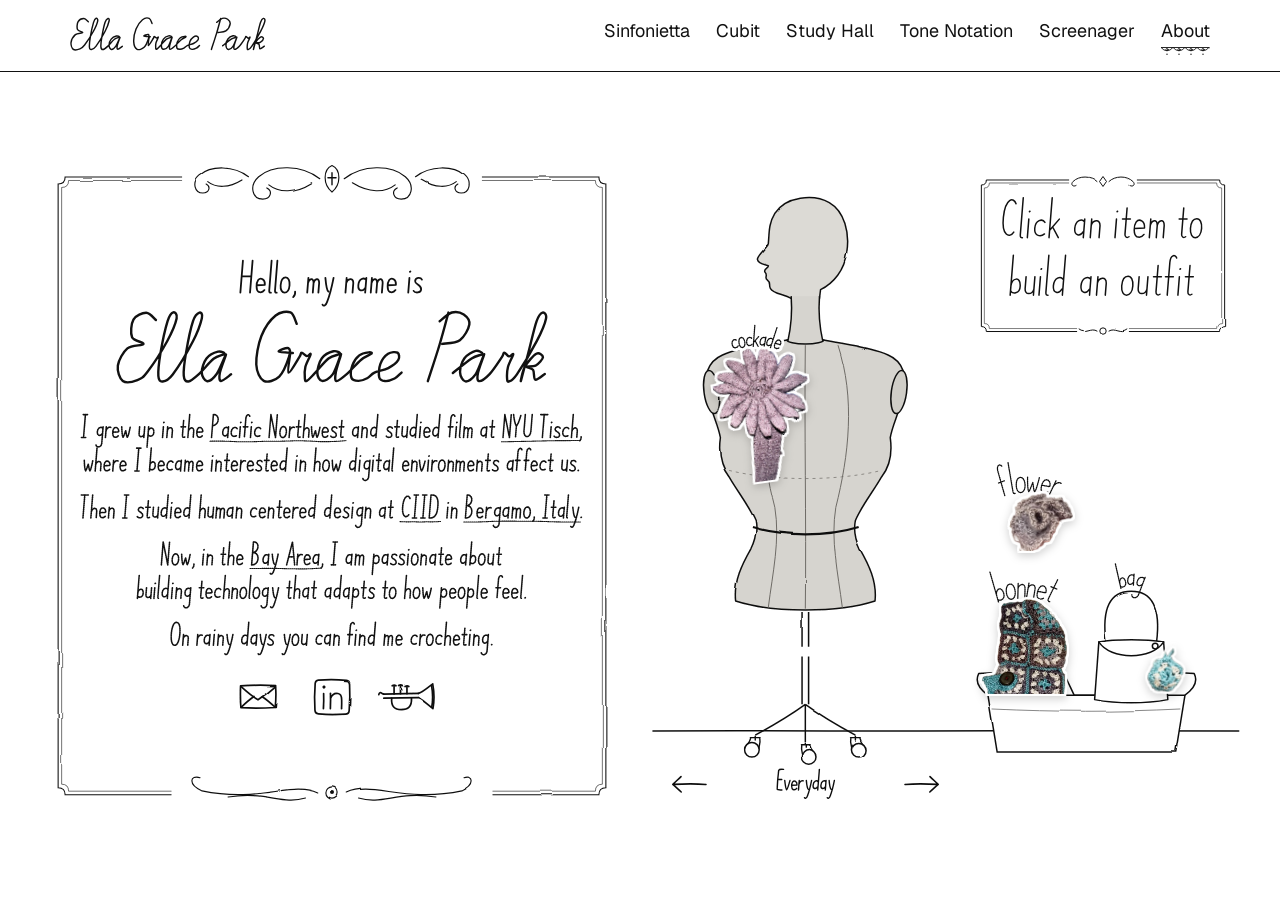
==== commit 473529a4: "Dress-up: white name edge behind the items" ====
--- a/about.html
+++ b/about.html
@@ -24,8 +24,8 @@
 <meta property="og:image:width" content="1200">
 <meta property="og:image:height" content="630">
 <meta name="twitter:card" content="summary_large_image">
-<link rel="stylesheet" href="style.css?v=1795801813">
-<!--fresh--><script>(()=>{const B="1795801813";const N=performance.getEntriesByType&&performance.getEntriesByType("navigation")[0];if(N&&N.type==="back_forward")return;fetch("version.json?t="+Date.now(),{cache:"no-store"}).then(r=>r.json()).then(j=>{if(!j.v||j.v===B)return;const u=new URL(location.href);if(u.searchParams.get("v")===j.v)return;u.searchParams.set("v",j.v);location.replace(u)}).catch(()=>{})})()</script><!--/fresh-->
+<link rel="stylesheet" href="style.css?v=1795802011">
+<!--fresh--><script>(()=>{const B="1795802011";const N=performance.getEntriesByType&&performance.getEntriesByType("navigation")[0];if(N&&N.type==="back_forward")return;fetch("version.json?t="+Date.now(),{cache:"no-store"}).then(r=>r.json()).then(j=>{if(!j.v||j.v===B)return;const u=new URL(location.href);if(u.searchParams.get("v")===j.v)return;u.searchParams.set("v",j.v);location.replace(u)}).catch(()=>{})})()</script><!--/fresh-->
 </head>
 <body>
 
@@ -56,14 +56,14 @@
   </filter>
 </svg>
 <header class="topbar" id="top">
-  <a class="home-link" href="index.html?v=1795801813" aria-label="Ella Grace Park, home"><img class="home-name" src="assets/name.svg?v=1795801813" alt="" width="570" height="99"></a>
+  <a class="home-link" href="index.html?v=1795802011" aria-label="Ella Grace Park, home"><img class="home-name" src="assets/name.svg?v=1795802011" alt="" width="570" height="99"></a>
   <nav>
-    <a href="projects/sinfonietta.html?v=1795801813">Sinfonietta</a>
-    <a href="projects/cubit.html?v=1795801813">Cubit</a>
-    <a href="projects/study-hall.html?v=1795801813">Study Hall</a>
-    <a href="projects/tone-notation.html?v=1795801813">Tone Notation</a>
-    <a href="projects/screenager.html?v=1795801813">Screenager</a>
-    <a href="about.html?v=1795801813" aria-current="page">About</a>
+    <a href="projects/sinfonietta.html?v=1795802011">Sinfonietta</a>
+    <a href="projects/cubit.html?v=1795802011">Cubit</a>
+    <a href="projects/study-hall.html?v=1795802011">Study Hall</a>
+    <a href="projects/tone-notation.html?v=1795802011">Tone Notation</a>
+    <a href="projects/screenager.html?v=1795802011">Screenager</a>
+    <a href="about.html?v=1795802011" aria-current="page">About</a>
   </nav>
 </header>
 
@@ -78,7 +78,7 @@
             <path pathLength="1" d="M436.261 2.09802C434.383 8.9591 429.4 28.3868 424.85 43.4089C420.372 58.4311 411.778 84.2143 409.178 92.3753"/>
             <path pathLength="1" d="M424.706 13.5091C427.378 11.5591 435.539 3.47025 440.811 1.95359C446.156 0.509155 452.583 2.02581 456.411 4.6258C460.239 7.29801 464.644 12.2091 463.778 17.8424C462.911 23.4757 457.278 34.1645 451.283 38.4256C445.289 42.6867 431.856 42.5423 428.028 43.3367"/>
             <path pathLength="1" d="M442.111 81.5421C446.228 78.3643 460.311 66.5921 466.811 62.4033C473.239 58.2866 479.883 58.2144 480.822 56.6255C481.689 54.9644 476.056 51.6422 472.156 52.5811C468.256 53.52 460.745 57.4922 457.35 62.1866C453.883 66.881 451.356 75.6199 451.572 80.7476C451.717 85.8032 455.183 92.1587 458.578 92.6642C461.972 93.0976 467.75 89.4143 471.939 83.4921C476.056 77.4976 482.772 57.2033 483.278 56.8422C483.855 56.4811 476.272 75.5477 475.189 81.3976C474.033 87.3198 474.033 91.942 476.561 92.2309C479.161 92.5198 485.444 88.3309 490.428 83.0587C495.411 77.8588 503.211 65.7255 506.389 60.9588C509.639 56.2644 508.122 54.9644 509.711 54.7478C511.3 54.5311 513.9 59.37 515.85 59.7311C517.872 60.1644 521.772 54.82 521.555 57.0589C521.339 59.2977 516.066 68.0366 514.694 73.381C513.322 78.7254 513.25 85.8032 513.466 88.9809C513.683 92.2309 513.9 93.6753 515.994 92.7365C518.161 91.7976 520.255 92.2309 526.394 83.3476C532.461 74.4643 546.255 51.57 552.683 39.3645C559.038 27.159 563.444 16.398 564.672 10.1869C565.972 3.97581 562.216 1.52026 560.122 2.09804C558.1 2.67581 555.355 4.84247 552.25 13.5813C549.144 22.3924 544.883 41.8201 541.416 54.8922C538.022 67.8921 532.389 88.8365 531.666 91.942C530.872 95.0476 533.544 79.231 536.939 73.3088C540.333 67.3866 548.061 58.4311 551.961 56.3366C555.933 54.2422 560.772 58.2866 560.627 60.8866C560.555 63.4866 554.85 69.6977 551.311 71.7921C547.7 73.8866 539.683 72.5143 539.105 73.4532C538.455 74.4643 545.75 74.7532 547.7 77.5699C549.577 80.3865 548.061 89.5587 550.661 90.4254C553.261 91.292 561.061 84.1421 563.155 82.9143"/>
-          </svg></header><div class="letter-hand-set"><p class="visually-hidden">I grew up in the Pacific Northwest and studied film at NYU Tisch, where I became interested in how digital environments affect us. Then I studied human centered design at CIID in Bergamo, Italy. Now, in the Bay Area, I am passionate about building technology that adapts to how people feel. On rainy days you can find me crocheting.</p><div class="letter-hand-wrap for-desk"><svg class="hand letter-hand" viewBox="-10 0 1922 922" aria-hidden="true" focusable="false"><path d="M25.28,6 L18.4,92 M17.28,6 L33.28,6 M10.4,92 L26.4,92"/><path d="M91.22,58 C85.86,50 71.54,54 70.26,70 C68.98,86 81.82,88 88.7,77 M91.7,52 L86.9,112 C85.54,129 68.3,132 65.26,120"/><path d="M103.67,52 L100.47,92 M102.39,68 C106.35,56 113.75,51 120.51,54"/><path d="M129.07,72 L150.15,71 C151.35,56 138.83,50 132.19,58 C126.55,66 125.95,86 133.63,90 C139.47,92 145.63,90 149.03,85"/><path d="M161.67,52 C162.23,70 163.79,88 166.55,91 C169.79,88 174.07,72 176.55,66 C178.07,72 179.79,88 182.55,91 C185.79,88 190.23,70 193.67,52"/><path d="M228.86,52 L226.78,78 C225.66,92 241.66,92 245.7,79 M247.86,52 L244.66,92"/><path d="M262.7,52 L256.62,128 M261.26,70 C263.54,54 282.86,50 282.1,72 C281.66,90 263.66,90 260.46,80"/><path d="M318.05,52 L314.85,92 M319.33,36 C319.78,35.4 320.19,35.2 320.61,35"/><path d="M334.05,52 L330.85,92 M332.93,66 C335.89,54 352.21,50 351.93,66 L349.85,92"/><path d="M394.11,28 L389.55,85 C389.07,91 393.91,93 398.15,90 M384.19,52 L401.19,52"/><path d="M416.87,6 L409.99,92 M411.91,68 C416.03,54 432.35,50 431.91,68 L429.99,92"/><path d="M444.59,72 L465.67,71 C466.87,56 454.35,50 447.71,58 C442.07,66 441.47,86 449.15,90 C454.99,92 461.15,90 464.55,85"/><path d="M498.85,92 L505.73,6 C530.89,4 529.53,46 502.45,47"/><path d="M562.06,58 C556.7,50 542.38,54 540.94,72 C539.66,88 552.5,90 559.38,79 M562.54,52 L559.34,92"/><path d="M594.79,59 C589.51,50 574.19,54 572.75,72 C571.31,90 586.31,90 593.79,84"/><path d="M606.76,52 L603.56,92 M608.04,36 C608.49,35.4 608.9,35.2 609.32,35"/><path d="M642.28,12 C639,3 628.84,5 627.48,22 L621.88,92 M618.08,52 L635.08,52"/><path d="M648.08,52 L644.88,92 M649.36,36 C649.81,35.4 650.22,35.2 650.64,35"/><path d="M682.89,59 C677.61,50 662.29,54 660.85,72 C659.41,90 674.41,90 681.89,84"/><path d="M714.87,92 L721.75,6 L738.87,92 L745.75,6"/><path d="M769.24,51 C760.24,51 756.44,61 755.56,72 C754.52,85 759.96,92 765.96,92 C772.96,92 778.6,84 779.56,72 C780.52,60 776.24,51 769.24,51"/><path d="M793.16,52 L789.96,92 M791.88,68 C795.84,56 803.24,51 810,54"/><path d="M827.08,28 L822.52,85 C822.04,91 826.88,93 831.12,90 M817.16,52 L834.16,52"/><path d="M849.84,6 L842.96,92 M844.88,68 C849,54 865.32,50 864.88,68 L862.96,92"/><path d="M874.09,52 C874.65,70 876.21,88 878.97,91 C882.21,88 886.49,72 888.97,66 C890.49,72 892.21,88 894.97,91 C898.21,88 902.65,70 906.09,52"/><path d="M915.49,72 L936.57,71 C937.77,56 925.25,50 918.61,58 C912.97,66 912.37,86 920.05,90 C925.89,92 932.05,90 935.45,85"/><path d="M968.93,57 C965.49,50 951.49,50 950.61,61 C949.89,70 967.81,71 966.85,83 C965.97,94 950.05,93 946.53,87"/><path d="M988.25,28 L983.69,85 C983.21,91 988.05,93 992.29,90 M978.33,52 L995.33,52"/><path d="M1049.72,58 C1044.36,50 1030.04,54 1028.6,72 C1027.32,88 1040.16,90 1047.04,79 M1050.2,52 L1047,92"/><path d="M1065.2,52 L1062,92 M1064.08,66 C1067.04,54 1083.36,50 1083.08,66 L1081,92"/><path d="M1117.72,58 C1112.36,50 1098.04,54 1096.6,72 C1095.32,88 1108.16,90 1115.04,79 M1122.88,6 L1116,92"/><path d="M1177.26,57 C1173.82,50 1159.82,50 1158.94,61 C1158.22,70 1176.14,71 1175.18,83 C1174.3,94 1158.38,93 1154.86,87"/><path d="M1196.58,28 L1192.02,85 C1191.54,91 1196.38,93 1200.62,90 M1186.66,52 L1203.66,52"/><path d="M1215.63,52 L1213.55,78 C1212.43,92 1228.43,92 1232.47,79 M1234.63,52 L1231.43,92"/><path d="M1265.8,58 C1260.44,50 1246.12,54 1244.68,72 C1243.4,88 1256.24,90 1263.12,79 M1270.96,6 L1264.08,92"/><path d="M1282.92,52 L1279.72,92 M1284.2,36 C1284.65,35.4 1285.06,35.2 1285.48,35"/><path d="M1297.37,72 L1318.45,71 C1319.65,56 1307.13,50 1300.49,58 C1294.85,66 1294.25,86 1301.93,90 C1307.77,92 1313.93,90 1317.33,85"/><path d="M1350.82,58 C1345.46,50 1331.14,54 1329.7,72 C1328.42,88 1341.26,90 1348.14,79 M1355.98,6 L1349.1,92"/><path d="M1412.16,12 C1408.88,3 1398.72,5 1397.36,22 L1391.76,92 M1387.96,52 L1404.96,52"/><path d="M1417.96,52 L1414.76,92 M1419.24,36 C1419.69,35.4 1420.1,35.2 1420.52,35"/><path d="M1436.09,6 L1429.69,86 C1429.29,91 1431.21,92 1434.21,92"/><path d="M1448.05,52 L1444.85,92 M1446.93,66 C1449.89,54 1462.21,50 1461.93,66 L1459.85,92 M1461.93,66 C1464.89,54 1477.21,50 1476.93,66 L1474.85,92"/><path d="M1531.6,58 C1526.24,50 1511.92,54 1510.48,72 C1509.2,88 1522.04,90 1528.92,79 M1532.08,52 L1528.88,92"/><path d="M1554,28 L1549.44,85 C1548.96,91 1553.8,93 1558.04,90 M1544.08,52 L1561.08,52"/><path d="M1593.06,92 L1599.94,6 L1617.06,92 L1623.94,6"/><path d="M1632.71,6 C1635.11,26 1638.67,44 1643.35,48 C1648.67,44 1655.11,26 1660.71,6 M1643.35,48 L1639.83,92"/><path d="M1676.68,6 L1671.88,66 C1669.48,96 1695.48,96 1697.88,66 L1702.68,6"/><path d="M1734.66,6 L1761.66,6 M1747.66,6 L1740.78,92"/><path d="M1773.63,52 L1770.43,92 M1774.91,36 C1775.36,35.4 1775.77,35.2 1776.19,35"/><path d="M1807.23,57 C1803.79,50 1789.79,50 1788.91,61 C1788.19,70 1806.11,71 1805.15,83 C1804.27,94 1788.35,93 1784.83,87"/><path d="M1839.47,59 C1834.19,50 1818.87,54 1817.43,72 C1815.99,90 1830.99,90 1838.47,84"/><path d="M1856.71,6 L1849.83,92 M1851.75,68 C1855.87,54 1872.19,50 1871.75,68 L1869.83,92"/><path d="M1886.16,89 C1886.76,94 1885.28,100 1880.96,104"/><path d="M21.15,178 C21.71,196 23.27,214 26.03,217 C29.27,214 33.55,198 36.03,192 C37.55,198 39.27,214 42.03,217 C45.27,214 49.71,196 53.15,178"/><path d="M68.83,132 L61.95,218 M63.87,194 C67.99,180 84.31,176 83.87,194 L81.95,218"/><path d="M96.55,198 L117.63,197 C118.83,182 106.31,176 99.67,184 C94.03,192 93.43,212 101.11,216 C106.95,218 113.11,216 116.51,211"/><path d="M131.15,178 L127.95,218 M129.87,194 C133.83,182 141.23,177 147.99,180"/><path d="M156.55,198 L177.63,197 C178.83,182 166.31,176 159.67,184 C154.03,192 153.43,212 161.11,216 C166.95,218 173.11,216 176.51,211"/><path d="M225.69,132 L218.81,218 M217.69,132 L233.69,132 M210.81,218 L226.81,218"/><path d="M272.56,132 L265.68,218 M267.28,198 C269.64,181 288.04,176 287.28,198 C286.84,216 268.84,216 266.48,208"/><path d="M299.93,198 L321.01,197 C322.21,182 309.69,176 303.05,184 C297.41,192 296.81,212 304.49,216 C310.33,218 316.49,216 319.89,211"/><path d="M353.97,185 C348.69,176 333.37,180 331.93,198 C330.49,216 345.49,216 352.97,210"/><path d="M385.05,184 C379.69,176 365.37,180 363.93,198 C362.65,214 375.49,216 382.37,205 M385.53,178 L382.33,218"/><path d="M400.53,178 L397.33,218 M399.41,192 C402.37,180 414.69,176 414.41,192 L412.33,218 M414.41,192 C417.37,180 429.69,176 429.41,192 L427.33,218"/><path d="M443.93,198 L465.01,197 C466.21,182 453.69,176 447.05,184 C441.41,192 440.81,212 448.49,216 C454.33,218 460.49,216 463.89,211"/><path d="M501.39,178 L498.19,218 M502.67,162 C503.12,161.4 503.53,161.2 503.95,161"/><path d="M517.39,178 L514.19,218 M516.27,192 C519.23,180 535.55,176 535.27,192 L533.19,218"/><path d="M558.31,154 L553.75,211 C553.27,217 558.11,219 562.35,216 M548.39,178 L565.39,178"/><path d="M574.79,198 L595.87,197 C597.07,182 584.55,176 577.91,184 C572.27,192 571.67,212 579.35,216 C585.19,218 591.35,216 594.75,211"/><path d="M609.39,178 L606.19,218 M608.11,194 C612.07,182 619.47,177 626.23,180"/><path d="M634.79,198 L655.87,197 C657.07,182 644.55,176 637.91,184 C632.27,192 631.67,212 639.35,216 C645.19,218 651.35,216 654.75,211"/><path d="M688.24,183 C684.8,176 670.8,176 669.92,187 C669.2,196 687.12,197 686.16,209 C685.28,220 669.36,219 665.84,213"/><path d="M707.56,154 L703,211 C702.52,217 707.36,219 711.6,216 M697.64,178 L714.64,178"/><path d="M724.04,198 L745.12,197 C746.32,182 733.8,176 727.16,184 C721.52,192 720.92,212 728.6,216 C734.44,218 740.6,216 744,211"/><path d="M777.48,184 C772.12,176 757.8,180 756.36,198 C755.08,214 767.92,216 774.8,205 M782.64,132 L775.76,218"/><path d="M817.83,178 L814.63,218 M819.11,162 C819.56,161.4 819.97,161.2 820.39,161"/><path d="M833.83,178 L830.63,218 M832.71,192 C835.67,180 851.99,176 851.71,192 L849.63,218"/><path d="M890.85,132 L883.97,218 M885.89,194 C890.01,180 906.33,176 905.89,194 L903.97,218"/><path d="M930.25,177 C921.25,177 917.45,187 916.57,198 C915.53,211 920.97,218 926.97,218 C933.97,218 939.61,210 940.57,198 C941.53,186 937.25,177 930.25,177"/><path d="M952.17,178 C952.73,196 954.29,214 957.05,217 C960.29,214 964.57,198 967.05,192 C968.57,198 970.29,214 973.05,217 C976.29,214 980.73,196 984.17,178"/><path d="M1038.56,184 C1033.2,176 1018.88,180 1017.44,198 C1016.16,214 1029,216 1035.88,205 M1043.72,132 L1036.84,218"/><path d="M1055.68,178 L1052.48,218 M1056.96,162 C1057.41,161.4 1057.82,161.2 1058.24,161"/><path d="M1092.97,184 C1087.61,176 1073.29,180 1072.01,196 C1070.73,212 1083.57,214 1090.45,203 M1093.45,178 L1088.65,238 C1087.29,255 1070.05,258 1067.01,246"/><path d="M1105.42,178 L1102.22,218 M1106.7,162 C1107.15,161.4 1107.56,161.2 1107.98,161"/><path d="M1128.34,154 L1123.78,211 C1123.3,217 1128.14,219 1132.38,216 M1118.42,178 L1135.42,178"/><path d="M1166.58,184 C1161.22,176 1146.9,180 1145.46,198 C1144.18,214 1157.02,216 1163.9,205 M1167.06,178 L1163.86,218"/><path d="M1182.63,132 L1176.23,212 C1175.83,217 1177.75,218 1180.75,218"/><path d="M1217.73,198 L1238.81,197 C1240.01,182 1227.49,176 1220.85,184 C1215.21,192 1214.61,212 1222.29,216 C1228.13,218 1234.29,216 1237.69,211"/><path d="M1252.33,178 L1249.13,218 M1251.21,192 C1254.17,180 1270.49,176 1270.21,192 L1268.13,218"/><path d="M1279.26,178 C1280.98,194 1283.38,214 1287.14,217 C1291.38,214 1296.98,194 1301.26,178"/><path d="M1313.23,178 L1310.03,218 M1314.51,162 C1314.96,161.4 1315.37,161.2 1315.79,161"/><path d="M1327.75,178 L1324.55,218 M1326.47,194 C1330.43,182 1337.83,177 1344.59,180"/><path d="M1364.83,177 C1355.83,177 1352.03,187 1351.15,198 C1350.11,211 1355.55,218 1361.55,218 C1368.55,218 1374.19,210 1375.15,198 C1376.11,186 1371.83,177 1364.83,177"/><path d="M1388.75,178 L1385.55,218 M1387.63,192 C1390.59,180 1406.91,176 1406.63,192 L1404.55,218"/><path d="M1418.88,178 L1415.68,218 M1417.76,192 C1420.72,180 1433.04,176 1432.76,192 L1430.68,218 M1432.76,192 C1435.72,180 1448.04,176 1447.76,192 L1445.68,218"/><path d="M1462.28,198 L1483.36,197 C1484.56,182 1472.04,176 1465.4,184 C1459.76,192 1459.16,212 1466.84,216 C1472.68,218 1478.84,216 1482.24,211"/><path d="M1496.88,178 L1493.68,218 M1495.76,192 C1498.72,180 1515.04,176 1514.76,192 L1512.68,218"/><path d="M1537.8,154 L1533.24,211 C1532.76,217 1537.6,219 1541.84,216 M1527.88,178 L1544.88,178"/><path d="M1576.05,183 C1572.61,176 1558.61,176 1557.73,187 C1557.01,196 1574.93,197 1573.97,209 C1573.09,220 1557.17,219 1553.65,213"/><path d="M1630.43,184 C1625.07,176 1610.75,180 1609.31,198 C1608.03,214 1620.87,216 1627.75,205 M1630.91,178 L1627.71,218"/><path d="M1663.88,138 C1660.6,129 1650.44,131 1649.08,148 L1643.48,218 M1639.68,178 L1656.68,178"/><path d="M1696.85,138 C1693.57,129 1683.41,131 1682.05,148 L1676.45,218 M1672.65,178 L1689.65,178"/><path d="M1700.05,198 L1721.13,197 C1722.33,182 1709.81,176 1703.17,184 C1697.53,192 1696.93,212 1704.61,216 C1710.45,218 1716.61,216 1720.01,211"/><path d="M1754.09,185 C1748.81,176 1733.49,180 1732.05,198 C1730.61,216 1745.61,216 1753.09,210"/><path d="M1773.57,154 L1769.01,211 C1768.53,217 1773.37,219 1777.61,216 M1763.65,178 L1780.65,178"/><path d="M1815.83,178 L1813.75,204 C1812.63,218 1828.63,218 1832.67,205 M1834.83,178 L1831.63,218"/><path d="M1866,183 C1862.56,176 1848.56,176 1847.68,187 C1846.96,196 1864.88,197 1863.92,209 C1863.04,220 1847.12,219 1843.6,213"/><path d="M1874.76,216 C1875.19,215.6 1875.61,215.4 1876.02,215.2"/><path d="M10,308 L37,308 M23,308 L16.12,394"/><path d="M52.65,308 L45.77,394 M47.69,370 C51.81,356 68.13,352 67.69,370 L65.77,394"/><path d="M80.37,374 L101.45,373 C102.65,358 90.13,352 83.49,360 C77.85,368 77.25,388 84.93,392 C90.77,394 96.93,392 100.33,387"/><path d="M114.97,354 L111.77,394 M113.85,368 C116.81,356 133.13,352 132.85,368 L130.77,394"/><path d="M179.99,308 L173.11,394 M171.99,308 L187.99,308 M165.11,394 L181.11,394"/><path d="M242.38,359 C238.94,352 224.94,352 224.06,363 C223.34,372 241.26,373 240.3,385 C239.42,396 223.5,395 219.98,389"/><path d="M261.7,330 L257.14,387 C256.66,393 261.5,395 265.74,392 M251.78,354 L268.78,354"/><path d="M280.74,354 L278.66,380 C277.54,394 293.54,394 297.58,381 M299.74,354 L296.54,394"/><path d="M330.91,360 C325.55,352 311.23,356 309.79,374 C308.51,390 321.35,392 328.23,381 M336.07,308 L329.19,394"/><path d="M348.04,354 L344.84,394 M349.32,338 C349.77,337.4 350.18,337.2 350.6,337"/><path d="M362.48,374 L383.56,373 C384.76,358 372.24,352 365.6,360 C359.96,368 359.36,388 367.04,392 C372.88,394 379.04,392 382.44,387"/><path d="M415.93,360 C410.57,352 396.25,356 394.81,374 C393.53,390 406.37,392 413.25,381 M421.09,308 L414.21,394"/><path d="M459.95,308 L453.07,394 M454.99,370 C459.11,356 475.43,352 474.99,370 L473.07,394"/><path d="M487.4,354 L485.32,380 C484.2,394 500.2,394 504.24,381 M506.4,354 L503.2,394"/><path d="M518.37,354 L515.17,394 M517.25,368 C520.21,356 532.53,352 532.25,368 L530.17,394 M532.25,368 C535.21,356 547.53,352 547.25,368 L545.17,394"/><path d="M578.69,360 C573.33,352 559.01,356 557.57,374 C556.29,390 569.13,392 576.01,381 M579.17,354 L575.97,394"/><path d="M594.17,354 L590.97,394 M593.05,368 C596.01,356 612.33,352 612.05,368 L609.97,394"/><path d="M667.8,361 C662.52,352 647.2,356 645.76,374 C644.32,392 659.32,392 666.8,386"/><path d="M679.68,374 L700.76,373 C701.96,358 689.44,352 682.8,360 C677.16,368 676.56,388 684.24,392 C690.08,394 696.24,392 699.64,387"/><path d="M714.28,354 L711.08,394 M713.16,368 C716.12,356 732.44,352 732.16,368 L730.08,394"/><path d="M755.2,330 L750.64,387 C750.16,393 755,395 759.24,392 M745.28,354 L762.28,354"/><path d="M771.68,374 L792.76,373 C793.96,358 781.44,352 774.8,360 C769.16,368 768.56,388 776.24,392 C782.08,394 788.24,392 791.64,387"/><path d="M806.28,354 L803.08,394 M805,370 C808.96,358 816.36,353 823.12,356"/><path d="M831.68,374 L852.76,373 C853.96,358 841.44,352 834.8,360 C829.16,368 828.56,388 836.24,392 C842.08,394 848.24,392 851.64,387"/><path d="M885.13,360 C879.77,352 865.45,356 864.01,374 C862.73,390 875.57,392 882.45,381 M890.29,308 L883.41,394"/><path d="M944.68,360 C939.32,352 925,356 923.56,374 C922.28,390 935.12,392 942,381 M949.84,308 L942.96,394"/><path d="M961.72,374 L982.8,373 C984,358 971.48,352 964.84,360 C959.2,368 958.6,388 966.28,392 C972.12,394 978.28,392 981.68,387"/><path d="M1015.17,359 C1011.73,352 997.73,352 996.85,363 C996.13,372 1014.05,373 1013.09,385 C1012.21,396 996.29,395 992.77,389"/><path d="M1028.57,354 L1025.37,394 M1029.85,338 C1030.3,337.4 1030.71,337.2 1031.13,337"/><path d="M1065.86,360 C1060.5,352 1046.18,356 1044.9,372 C1043.62,388 1056.46,390 1063.34,379 M1066.34,354 L1061.54,414 C1060.18,431 1042.94,434 1039.9,422"/><path d="M1078.3,354 L1075.1,394 M1077.18,368 C1080.14,356 1096.46,352 1096.18,368 L1094.1,394"/><path d="M1150.85,360 C1145.49,352 1131.17,356 1129.73,374 C1128.45,390 1141.29,392 1148.17,381 M1151.33,354 L1148.13,394"/><path d="M1173.25,330 L1168.69,387 C1168.21,393 1173.05,395 1177.29,392 M1163.33,354 L1180.33,354"/><path d="M1243.83,321 C1239.03,306 1220.87,308 1216.51,350 C1212.31,390 1229.83,396 1238.95,382"/><path d="M1267.48,308 L1260.6,394 M1259.48,308 L1275.48,308 M1252.6,394 L1268.6,394"/><path d="M1299.13,308 L1292.25,394 M1291.13,308 L1307.13,308 M1284.25,394 L1300.25,394"/><path d="M1322.77,308 L1315.89,394 C1340.73,396 1346.49,374 1348.41,350 C1350.49,324 1345.93,306 1322.77,308"/><path d="M1385.68,354 L1382.48,394 M1386.96,338 C1387.41,337.4 1387.82,337.2 1388.24,337"/><path d="M1401.68,354 L1398.48,394 M1400.56,368 C1403.52,356 1419.84,352 1419.56,368 L1417.48,394"/><path d="M1458.7,308 L1451.82,394 M1458.7,308 C1482.86,306 1480.66,346 1455.5,348 M1455.5,348 C1484.66,346 1481.66,396 1451.82,394"/><path d="M1496.55,374 L1517.63,373 C1518.83,358 1506.31,352 1499.67,360 C1494.03,368 1493.43,388 1501.11,392 C1506.95,394 1513.11,392 1516.51,387"/><path d="M1531.15,354 L1527.95,394 M1529.87,370 C1533.83,358 1541.23,353 1547.99,356"/><path d="M1582.71,360 C1577.35,352 1563.03,356 1561.75,372 C1560.47,388 1573.31,390 1580.19,379 M1583.19,354 L1578.39,414 C1577.03,431 1559.79,434 1556.75,422"/><path d="M1614.36,360 C1609,352 1594.68,356 1593.24,374 C1591.96,390 1604.8,392 1611.68,381 M1614.84,354 L1611.64,394"/><path d="M1629.84,354 L1626.64,394 M1628.72,368 C1631.68,356 1644,352 1643.72,368 L1641.64,394 M1643.72,368 C1646.68,356 1659,352 1658.72,368 L1656.64,394"/><path d="M1684.92,353 C1675.92,353 1672.12,363 1671.24,374 C1670.2,387 1675.64,394 1681.64,394 C1688.64,394 1694.28,386 1695.24,374 C1696.2,362 1691.92,353 1684.92,353"/><path d="M1710.17,391 C1710.77,396 1709.29,402 1704.97,406"/><path d="M1757.63,308 L1750.75,394 M1749.63,308 L1765.63,308 M1742.75,394 L1758.75,394"/><path d="M1784.32,330 L1779.76,387 C1779.28,393 1784.12,395 1788.36,392 M1774.4,354 L1791.4,354"/><path d="M1822.57,360 C1817.21,352 1802.89,356 1801.45,374 C1800.17,390 1813.01,392 1819.89,381 M1823.05,354 L1819.85,394"/><path d="M1838.61,308 L1832.21,388 C1831.81,393 1833.73,394 1836.73,394"/><path d="M1855.14,354 C1856.7,372 1859.42,388 1863.18,391 M1877.14,354 C1872.06,380 1866.3,402 1860.02,418 C1856.06,430 1849.98,431 1847.38,426"/><path d="M1885.91,392 C1886.34,391.6 1886.76,391.4 1887.17,391.2"/><path d="M310.41,570 L317.29,484 L334.41,570 L341.29,484"/><path d="M364.78,529 C355.78,529 351.98,539 351.1,550 C350.06,563 355.5,570 361.5,570 C368.5,570 374.14,562 375.1,550 C376.06,538 371.78,529 364.78,529"/><path d="M386.7,530 C387.26,548 388.82,566 391.58,569 C394.82,566 399.1,550 401.58,544 C403.1,550 404.82,566 407.58,569 C410.82,566 415.26,548 418.7,530"/><path d="M432.66,567 C433.26,572 431.78,578 427.46,582"/><path d="M468.45,530 L465.25,570 M469.73,514 C470.18,513.4 470.59,513.2 471.01,513"/><path d="M484.45,530 L481.25,570 M483.33,544 C486.29,532 502.61,528 502.33,544 L500.25,570"/><path d="M544.51,506 L539.95,563 C539.47,569 544.31,571 548.55,568 M534.59,530 L551.59,530"/><path d="M567.27,484 L560.39,570 M562.31,546 C566.43,532 582.75,528 582.31,546 L580.39,570"/><path d="M594.99,550 L616.07,549 C617.27,534 604.75,528 598.11,536 C592.47,544 591.87,564 599.55,568 C605.39,570 611.55,568 614.95,563"/><path d="M656.14,484 L649.26,570 M656.14,484 C680.3,482 678.1,522 652.94,524 M652.94,524 C682.1,522 679.1,572 649.26,570"/><path d="M713.26,536 C707.9,528 693.58,532 692.14,550 C690.86,566 703.7,568 710.58,557 M713.74,530 L710.54,570"/><path d="M726.74,530 C728.3,548 731.02,564 734.78,567 M748.74,530 C743.66,556 737.9,578 731.62,594 C727.66,606 721.58,607 718.98,602"/><path d="M780.73,570 L802.61,484 L810.73,570 M789.13,540 L807.13,540"/><path d="M822.69,530 L819.49,570 M821.41,546 C825.37,534 832.77,529 839.53,532"/><path d="M848.09,550 L869.17,549 C870.37,534 857.85,528 851.21,536 C845.57,544 844.97,564 852.65,568 C858.49,570 864.65,568 868.05,563"/><path d="M901.21,536 C895.85,528 881.53,532 880.09,550 C878.81,566 891.65,568 898.53,557 M901.69,530 L898.49,570"/><path d="M915.66,567 C916.26,572 914.78,578 910.46,582"/><path d="M963.13,484 L956.25,570 M955.13,484 L971.13,484 M948.25,570 L964.25,570"/><path d="M1025.51,536 C1020.15,528 1005.83,532 1004.39,550 C1003.11,566 1015.95,568 1022.83,557 M1025.99,530 L1022.79,570"/><path d="M1040.99,530 L1037.79,570 M1039.87,544 C1042.83,532 1055.15,528 1054.87,544 L1052.79,570 M1054.87,544 C1057.83,532 1070.15,528 1069.87,544 L1067.79,570"/><path d="M1108.21,530 L1102.13,606 M1106.77,548 C1109.05,532 1128.37,528 1127.61,550 C1127.17,568 1109.17,568 1105.97,558"/><path d="M1160.73,536 C1155.37,528 1141.05,532 1139.61,550 C1138.33,566 1151.17,568 1158.05,557 M1161.21,530 L1158.01,570"/><path d="M1193.81,535 C1190.37,528 1176.37,528 1175.49,539 C1174.77,548 1192.69,549 1191.73,561 C1190.85,572 1174.93,571 1171.41,565"/><path d="M1223.81,535 C1220.37,528 1206.37,528 1205.49,539 C1204.77,548 1222.69,549 1221.73,561 C1220.85,572 1204.93,571 1201.41,565"/><path d="M1237.21,530 L1234.01,570 M1238.49,514 C1238.94,513.4 1239.35,513.2 1239.77,513"/><path d="M1263.29,529 C1254.29,529 1250.49,539 1249.61,550 C1248.57,563 1254.01,570 1260.01,570 C1267.01,570 1272.65,562 1273.61,550 C1274.57,538 1270.29,529 1263.29,529"/><path d="M1287.21,530 L1284.01,570 M1286.09,544 C1289.05,532 1305.37,528 1305.09,544 L1303.01,570"/><path d="M1339.73,536 C1334.37,528 1320.05,532 1318.61,550 C1317.33,566 1330.17,568 1337.05,557 M1340.21,530 L1337.01,570"/><path d="M1362.13,506 L1357.57,563 C1357.09,569 1361.93,571 1366.17,568 M1352.21,530 L1369.21,530"/><path d="M1378.61,550 L1399.69,549 C1400.89,534 1388.37,528 1381.73,536 C1376.09,544 1375.49,564 1383.17,568 C1389.01,570 1395.17,568 1398.57,563"/><path d="M1455.28,536 C1449.92,528 1435.6,532 1434.16,550 C1432.88,566 1445.72,568 1452.6,557 M1455.76,530 L1452.56,570"/><path d="M1475.44,484 L1468.56,570 M1470.16,550 C1472.52,533 1490.92,528 1490.16,550 C1489.72,568 1471.72,568 1469.36,560"/><path d="M1514.84,529 C1505.84,529 1502.04,539 1501.16,550 C1500.12,563 1505.56,570 1511.56,570 C1518.56,570 1524.2,562 1525.16,550 C1526.12,538 1521.84,529 1514.84,529"/><path d="M1538.76,530 L1536.68,556 C1535.56,570 1551.56,570 1555.6,557 M1557.76,530 L1554.56,570"/><path d="M1579.68,506 L1575.12,563 C1574.64,569 1579.48,571 1583.72,568 M1569.76,530 L1586.76,530"/><path d="M227.3,610 L220.42,696 M222.02,676 C224.38,659 242.78,654 242.02,676 C241.58,694 223.58,694 221.22,686"/><path d="M254.75,656 L252.67,682 C251.55,696 267.55,696 271.59,683 M273.75,656 L270.55,696"/><path d="M285.71,656 L282.51,696 M286.99,640 C287.44,639.4 287.85,639.2 288.27,639"/><path d="M303.84,610 L297.44,690 C297.04,695 298.96,696 301.96,696"/><path d="M334.68,662 C329.32,654 315,658 313.56,676 C312.28,692 325.12,694 332,683 M339.84,610 L332.96,696"/><path d="M351.81,656 L348.61,696 M353.09,640 C353.54,639.4 353.95,639.2 354.37,639"/><path d="M367.81,656 L364.61,696 M366.69,670 C369.65,658 385.97,654 385.69,670 L383.61,696"/><path d="M420.33,662 C414.97,654 400.65,658 399.37,674 C398.09,690 410.93,692 417.81,681 M420.81,656 L416.01,716 C414.65,733 397.41,736 394.37,724"/><path d="M462.71,632 L458.15,689 C457.67,695 462.51,697 466.75,694 M452.79,656 L469.79,656"/><path d="M479.19,676 L500.27,675 C501.47,660 488.95,654 482.31,662 C476.67,670 476.07,690 483.75,694 C489.59,696 495.75,694 499.15,689"/><path d="M533.23,663 C527.95,654 512.63,658 511.19,676 C509.75,694 524.75,694 532.23,688"/><path d="M550.47,610 L543.59,696 M545.51,672 C549.63,658 565.95,654 565.51,672 L563.59,696"/><path d="M577.92,656 L574.72,696 M576.8,670 C579.76,658 596.08,654 595.8,670 L593.72,696"/><path d="M619.57,655 C610.57,655 606.77,665 605.89,676 C604.85,689 610.29,696 616.29,696 C623.29,696 628.93,688 629.89,676 C630.85,664 626.57,655 619.57,655"/><path d="M646.41,610 L640.01,690 C639.61,695 641.53,696 644.53,696"/><path d="M668.81,655 C659.81,655 656.01,665 655.13,676 C654.09,689 659.53,696 665.53,696 C672.53,696 678.17,688 679.13,676 C680.09,664 675.81,655 668.81,655"/><path d="M711.25,662 C705.89,654 691.57,658 690.29,674 C689.01,690 701.85,692 708.73,681 M711.73,656 L706.93,716 C705.57,733 688.33,736 685.29,724"/><path d="M728.26,656 C729.82,674 732.54,690 736.3,693 M750.26,656 C745.18,682 739.42,704 733.14,720 C729.18,732 723.1,733 720.5,728"/><path d="M792.16,632 L787.6,689 C787.12,695 791.96,697 796.2,694 M782.24,656 L799.24,656"/><path d="M814.92,610 L808.04,696 M809.96,672 C814.08,658 830.4,654 829.96,672 L828.04,696"/><path d="M862.76,662 C857.4,654 843.08,658 841.64,676 C840.36,692 853.2,694 860.08,683 M863.24,656 L860.04,696"/><path d="M885.16,632 L880.6,689 C880.12,695 884.96,697 889.2,694 M875.24,656 L892.24,656"/><path d="M946.63,662 C941.27,654 926.95,658 925.51,676 C924.23,692 937.07,694 943.95,683 M947.11,656 L943.91,696"/><path d="M980.63,662 C975.27,654 960.95,658 959.51,676 C958.23,692 971.07,694 977.95,683 M985.79,610 L978.91,696"/><path d="M1015.63,662 C1010.27,654 995.95,658 994.51,676 C993.23,692 1006.07,694 1012.95,683 M1016.11,656 L1012.91,696"/><path d="M1031.11,656 L1025.03,732 M1029.67,674 C1031.95,658 1051.27,654 1050.51,676 C1050.07,694 1032.07,694 1028.87,684"/><path d="M1072.03,632 L1067.47,689 C1066.99,695 1071.83,697 1076.07,694 M1062.11,656 L1079.11,656"/><path d="M1110.27,661 C1106.83,654 1092.83,654 1091.95,665 C1091.23,674 1109.15,675 1108.19,687 C1107.31,698 1091.39,697 1087.87,691"/><path d="M1152.18,632 L1147.62,689 C1147.14,695 1151.98,697 1156.22,694 M1142.26,656 L1159.26,656"/><path d="M1180.34,655 C1171.34,655 1167.54,665 1166.66,676 C1165.62,689 1171.06,696 1177.06,696 C1184.06,696 1189.7,688 1190.66,676 C1191.62,664 1187.34,655 1180.34,655"/><path d="M1230.48,610 L1223.6,696 M1225.52,672 C1229.64,658 1245.96,654 1245.52,672 L1243.6,696"/><path d="M1269.88,655 C1260.88,655 1257.08,665 1256.2,676 C1255.16,689 1260.6,696 1266.6,696 C1273.6,696 1279.24,688 1280.2,676 C1281.16,664 1276.88,655 1269.88,655"/><path d="M1291.8,656 C1292.36,674 1293.92,692 1296.68,695 C1299.92,692 1304.2,676 1306.68,670 C1308.2,676 1309.92,692 1312.68,695 C1315.92,692 1320.36,674 1323.8,656"/><path d="M1361.87,656 L1355.79,732 M1360.43,674 C1362.71,658 1382.03,654 1381.27,676 C1380.83,694 1362.83,694 1359.63,684"/><path d="M1394.27,676 L1415.35,675 C1416.55,660 1404.03,654 1397.39,662 C1391.75,670 1391.15,690 1398.83,694 C1404.67,696 1410.83,694 1414.23,689"/><path d="M1438.95,655 C1429.95,655 1426.15,665 1425.27,676 C1424.23,689 1429.67,696 1435.67,696 C1442.67,696 1448.31,688 1449.27,676 C1450.23,664 1445.95,655 1438.95,655"/><path d="M1462.87,656 L1456.79,732 M1461.43,674 C1463.71,658 1483.03,654 1482.27,676 C1481.83,694 1463.83,694 1460.63,684"/><path d="M1501.55,610 L1495.15,690 C1494.75,695 1496.67,696 1499.67,696"/><path d="M1512.27,676 L1533.35,675 C1534.55,660 1522.03,654 1515.39,662 C1509.75,670 1509.15,690 1516.83,694 C1522.67,696 1528.83,694 1532.23,689"/><path d="M1590.73,616 C1587.45,607 1577.29,609 1575.93,626 L1570.33,696 M1566.53,656 L1583.53,656"/><path d="M1593.93,676 L1615.01,675 C1616.21,660 1603.69,654 1597.05,662 C1591.41,670 1590.81,690 1598.49,694 C1604.33,696 1610.49,694 1613.89,689"/><path d="M1626.93,676 L1648.01,675 C1649.21,660 1636.69,654 1630.05,662 C1624.41,670 1623.81,690 1631.49,694 C1637.33,696 1643.49,694 1646.89,689"/><path d="M1666.21,610 L1659.81,690 C1659.41,695 1661.33,696 1664.33,696"/><path d="M1675.49,694 C1675.92,693.6 1676.34,693.4 1676.75,693.2"/><path d="M367.28,786 C355.28,786 349.52,808 347.84,829 C346,852 349.4,872 360.4,872 C371.4,872 378,852 379.84,829 C381.68,806 379.28,786 367.28,786"/><path d="M393.65,832 L390.45,872 M392.53,846 C395.49,834 411.81,830 411.53,846 L409.45,872"/><path d="M446.99,832 L443.79,872 M445.71,848 C449.67,836 457.07,831 463.83,834"/><path d="M492.51,838 C487.15,830 472.83,834 471.39,852 C470.11,868 482.95,870 489.83,859 M492.99,832 L489.79,872"/><path d="M508.99,832 L505.79,872 M510.27,816 C510.72,815.4 511.13,815.2 511.55,815"/><path d="M524.99,832 L521.79,872 M523.87,846 C526.83,834 543.15,830 542.87,846 L540.79,872"/><path d="M556.99,832 C558.55,850 561.27,866 565.03,869 M578.99,832 C573.91,858 568.15,880 561.87,896 C557.91,908 551.83,909 549.23,904"/><path d="M633.38,838 C628.02,830 613.7,834 612.26,852 C610.98,868 623.82,870 630.7,859 M638.54,786 L631.66,872"/><path d="M668.38,838 C663.02,830 648.7,834 647.26,852 C645.98,868 658.82,870 665.7,859 M668.86,832 L665.66,872"/><path d="M681.86,832 C683.42,850 686.14,866 689.9,869 M703.86,832 C698.78,858 693.02,880 686.74,896 C682.78,908 676.7,909 674.1,904"/><path d="M732.46,837 C729.02,830 715.02,830 714.14,841 C713.42,850 731.34,851 730.38,863 C729.5,874 713.58,873 710.06,867"/><path d="M772.2,832 C773.76,850 776.48,866 780.24,869 M794.2,832 C789.12,858 783.36,880 777.08,896 C773.12,908 767.04,909 764.44,904"/><path d="M815.28,831 C806.28,831 802.48,841 801.6,852 C800.56,865 806,872 812,872 C819,872 824.64,864 825.6,852 C826.56,840 822.28,831 815.28,831"/><path d="M839.2,832 L837.12,858 C836,872 852,872 856.04,859 M858.2,832 L855,872"/><path d="M913.66,839 C908.38,830 893.06,834 891.62,852 C890.18,870 905.18,870 912.66,864"/><path d="M944.74,838 C939.38,830 925.06,834 923.62,852 C922.34,868 935.18,870 942.06,859 M945.22,832 L942.02,872"/><path d="M960.22,832 L957.02,872 M959.1,846 C962.06,834 978.38,830 978.1,846 L976.02,872"/><path d="M1034.57,792 C1031.29,783 1021.13,785 1019.77,802 L1014.17,872 M1010.37,832 L1027.37,832"/><path d="M1040.37,832 L1037.17,872 M1041.65,816 C1042.1,815.4 1042.51,815.2 1042.93,815"/><path d="M1056.37,832 L1053.17,872 M1055.25,846 C1058.21,834 1074.53,830 1074.25,846 L1072.17,872"/><path d="M1108.89,838 C1103.53,830 1089.21,834 1087.77,852 C1086.49,868 1099.33,870 1106.21,859 M1114.05,786 L1107.17,872"/><path d="M1149.23,832 L1146.03,872 M1148.11,846 C1151.07,834 1163.39,830 1163.11,846 L1161.03,872 M1163.11,846 C1166.07,834 1178.39,830 1178.11,846 L1176.03,872"/><path d="M1192.63,852 L1213.71,851 C1214.91,836 1202.39,830 1195.75,838 C1190.11,846 1189.51,866 1197.19,870 C1203.03,872 1209.19,870 1212.59,865"/><path d="M1270.38,839 C1265.1,830 1249.78,834 1248.34,852 C1246.9,870 1261.9,870 1269.38,864"/><path d="M1282.94,832 L1279.74,872 M1281.66,848 C1285.62,836 1293.02,831 1299.78,834"/><path d="M1320.02,831 C1311.02,831 1307.22,841 1306.34,852 C1305.3,865 1310.74,872 1316.74,872 C1323.74,872 1329.38,864 1330.34,852 C1331.3,840 1327.02,831 1320.02,831"/><path d="M1363.38,839 C1358.1,830 1342.78,834 1341.34,852 C1339.9,870 1354.9,870 1362.38,864"/><path d="M1380.62,786 L1373.74,872 M1375.66,848 C1379.78,834 1396.1,830 1395.66,848 L1393.74,872"/><path d="M1408.34,852 L1429.42,851 C1430.62,836 1418.1,830 1411.46,838 C1405.82,846 1405.22,866 1412.9,870 C1418.74,872 1424.9,870 1428.3,865"/><path d="M1449.86,808 L1445.3,865 C1444.82,871 1449.66,873 1453.9,870 M1439.94,832 L1456.94,832"/><path d="M1468.94,832 L1465.74,872 M1470.22,816 C1470.67,815.4 1471.08,815.2 1471.5,815"/><path d="M1484.94,832 L1481.74,872 M1483.82,846 C1486.78,834 1503.1,830 1502.82,846 L1500.74,872"/><path d="M1537.46,838 C1532.1,830 1517.78,834 1516.5,850 C1515.22,866 1528.06,868 1534.94,857 M1537.94,832 L1533.14,892 C1531.78,909 1514.54,912 1511.5,900"/><path d="M1549.9,870 C1550.33,869.6 1550.75,869.4 1551.16,869.2"/><path class="ul" d="M492.9,105.8 Q543.9,104.6 595,107.8 Q646,108.8 697,106.1 Q748.1,106.7 799.1,104.6 Q850.2,103.3 901.2,107.3 Q952.3,108.7 1003.3,103.6"/><path class="ul" d="M1587.1,108 Q1636.3,107.3 1685.6,106.2 Q1734.9,104.8 1784.2,103.9 Q1833.5,103.8 1882.8,103.1"/><path class="ul" d="M1206.3,407.7 Q1231.7,409.2 1257,408.2 Q1282.4,409.7 1307.8,408.3 Q1333.1,409.3 1358.5,407.1"/><path class="ul" d="M1445.8,408.9 Q1500.5,410 1555.2,406.7 Q1609.8,405.2 1664.5,406.5 Q1719.2,405.6 1773.8,408.3 Q1828.5,409.6 1883.2,408.9"/><path class="ul" d="M643.21,583.9 Q688.11,583.4 732.91,583.1 Q777.71,584.5 822.61,585.1 Q867.41,585.9 912.31,581.7"/></svg><span class="place" style="left:26.06%;top:-0.43%;width:26.87%;height:13.67%"><button type="button" class="place-hit" aria-describedby="st-pnw-h"><span class="visually-hidden">Pacific Northwest</span></button><img id="st-pnw-h" class="sticker" src="assets/stickers/pnw.svg?v=1795801813" alt="Pin: The future is female" decoding="async"></span><span class="place" style="left:82.98%;top:-0.43%;width:15.70%;height:13.67%"><button type="button" class="place-hit" aria-describedby="st-nyu-h"><span class="visually-hidden">NYU Tisch</span></button><img id="st-nyu-h" class="sticker" src="assets/stickers/nyu.svg?v=1795801813" alt="Pin: I love NY" decoding="async"></span><span class="place" style="left:63.17%;top:32.32%;width:8.23%;height:13.67%"><button type="button" class="place-hit" aria-describedby="st-ciid-h"><span class="visually-hidden">CIID</span></button><img id="st-ciid-h" class="sticker" src="assets/stickers/ciid.svg?v=1795801813" alt="Pin: an I'm not a robot check box" decoding="async"></span><span class="place" style="left:75.63%;top:32.32%;width:23.06%;height:13.67%"><button type="button" class="place-hit" aria-describedby="st-bergamo-h"><span class="visually-hidden">Bergamo, Italy</span></button><img id="st-bergamo-h" class="sticker" src="assets/stickers/bergamo.svg?v=1795801813" alt="Pin: Ciao Bergamo!" decoding="async"></span><span class="place" style="left:33.88%;top:51.41%;width:14.31%;height:13.67%"><button type="button" class="place-hit" aria-describedby="st-bay-h"><span class="visually-hidden">Bay Area</span></button><img id="st-bay-h" class="sticker" src="assets/stickers/bay.svg?v=1795801813" alt="Pin: a winking face, ^_~" decoding="async"></span></div><div class="letter-hand-wrap for-phone"><svg class="hand letter-hand" viewBox="-10 0 1180 1552" aria-hidden="true" focusable="false"><path d="M24.88,6 L18,92 M16.88,6 L32.88,6 M10,92 L26,92"/><path d="M90.82,58 C85.46,50 71.14,54 69.86,70 C68.58,86 81.42,88 88.3,77 M91.3,52 L86.5,112 C85.14,129 67.9,132 64.86,120"/><path d="M103.27,52 L100.07,92 M101.99,68 C105.95,56 113.35,51 120.11,54"/><path d="M128.67,72 L149.75,71 C150.95,56 138.43,50 131.79,58 C126.15,66 125.55,86 133.23,90 C139.07,92 145.23,90 148.63,85"/><path d="M161.27,52 C161.83,70 163.39,88 166.15,91 C169.39,88 173.67,72 176.15,66 C177.67,72 179.39,88 182.15,91 C185.39,88 189.83,70 193.27,52"/><path d="M228.46,52 L226.38,78 C225.26,92 241.26,92 245.3,79 M247.46,52 L244.26,92"/><path d="M262.3,52 L256.22,128 M260.86,70 C263.14,54 282.46,50 281.7,72 C281.26,90 263.26,90 260.06,80"/><path d="M317.65,52 L314.45,92 M318.93,36 C319.38,35.4 319.79,35.2 320.21,35"/><path d="M333.65,52 L330.45,92 M332.53,66 C335.49,54 351.81,50 351.53,66 L349.45,92"/><path d="M393.71,28 L389.15,85 C388.67,91 393.51,93 397.75,90 M383.79,52 L400.79,52"/><path d="M416.47,6 L409.59,92 M411.51,68 C415.63,54 431.95,50 431.51,68 L429.59,92"/><path d="M444.19,72 L465.27,71 C466.47,56 453.95,50 447.31,58 C441.67,66 441.07,86 448.75,90 C454.59,92 460.75,90 464.15,85"/><path d="M498.45,92 L505.33,6 C530.49,4 529.13,46 502.05,47"/><path d="M561.66,58 C556.3,50 541.98,54 540.54,72 C539.26,88 552.1,90 558.98,79 M562.14,52 L558.94,92"/><path d="M594.39,59 C589.11,50 573.79,54 572.35,72 C570.91,90 585.91,90 593.39,84"/><path d="M606.36,52 L603.16,92 M607.64,36 C608.09,35.4 608.5,35.2 608.92,35"/><path d="M641.88,12 C638.6,3 628.44,5 627.08,22 L621.48,92 M617.68,52 L634.68,52"/><path d="M647.68,52 L644.48,92 M648.96,36 C649.41,35.4 649.82,35.2 650.24,35"/><path d="M682.49,59 C677.21,50 661.89,54 660.45,72 C659.01,90 674.01,90 681.49,84"/><path d="M714.47,92 L721.35,6 L738.47,92 L745.35,6"/><path d="M768.84,51 C759.84,51 756.04,61 755.16,72 C754.12,85 759.56,92 765.56,92 C772.56,92 778.2,84 779.16,72 C780.12,60 775.84,51 768.84,51"/><path d="M792.76,52 L789.56,92 M791.48,68 C795.44,56 802.84,51 809.6,54"/><path d="M826.68,28 L822.12,85 C821.64,91 826.48,93 830.72,90 M816.76,52 L833.76,52"/><path d="M849.44,6 L842.56,92 M844.48,68 C848.6,54 864.92,50 864.48,68 L862.56,92"/><path d="M873.69,52 C874.25,70 875.81,88 878.57,91 C881.81,88 886.09,72 888.57,66 C890.09,72 891.81,88 894.57,91 C897.81,88 902.25,70 905.69,52"/><path d="M915.09,72 L936.17,71 C937.37,56 924.85,50 918.21,58 C912.57,66 911.97,86 919.65,90 C925.49,92 931.65,90 935.05,85"/><path d="M968.53,57 C965.09,50 951.09,50 950.21,61 C949.49,70 967.41,71 966.45,83 C965.57,94 949.65,93 946.13,87"/><path d="M987.85,28 L983.29,85 C982.81,91 987.65,93 991.89,90 M977.93,52 L994.93,52"/><path d="M95.15,184 C89.79,176 75.47,180 74.03,198 C72.75,214 85.59,216 92.47,205 M95.63,178 L92.43,218"/><path d="M110.63,178 L107.43,218 M109.51,192 C112.47,180 128.79,176 128.51,192 L126.43,218"/><path d="M163.15,184 C157.79,176 143.47,180 142.03,198 C140.75,214 153.59,216 160.47,205 M168.31,132 L161.43,218"/><path d="M222.69,183 C219.25,176 205.25,176 204.37,187 C203.65,196 221.57,197 220.61,209 C219.73,220 203.81,219 200.29,213"/><path d="M242.01,154 L237.45,211 C236.97,217 241.81,219 246.05,216 M232.09,178 L249.09,178"/><path d="M261.06,178 L258.98,204 C257.86,218 273.86,218 277.9,205 M280.06,178 L276.86,218"/><path d="M311.23,184 C305.87,176 291.55,180 290.11,198 C288.83,214 301.67,216 308.55,205 M316.39,132 L309.51,218"/><path d="M328.35,178 L325.15,218 M329.63,162 C330.08,161.4 330.49,161.2 330.91,161"/><path d="M342.8,198 L363.88,197 C365.08,182 352.56,176 345.92,184 C340.28,192 339.68,212 347.36,216 C353.2,218 359.36,216 362.76,211"/><path d="M396.25,184 C390.89,176 376.57,180 375.13,198 C373.85,214 386.69,216 393.57,205 M401.41,132 L394.53,218"/><path d="M457.59,138 C454.31,129 444.15,131 442.79,148 L437.19,218 M433.39,178 L450.39,178"/><path d="M463.39,178 L460.19,218 M464.67,162 C465.12,161.4 465.53,161.2 465.95,161"/><path d="M481.52,132 L475.12,212 C474.72,217 476.64,218 479.64,218"/><path d="M493.49,178 L490.29,218 M492.37,192 C495.33,180 507.65,176 507.37,192 L505.29,218 M507.37,192 C510.33,180 522.65,176 522.37,192 L520.29,218"/><path d="M577.03,184 C571.67,176 557.35,180 555.91,198 C554.63,214 567.47,216 574.35,205 M577.51,178 L574.31,218"/><path d="M599.43,154 L594.87,211 C594.39,217 599.23,219 603.47,216 M589.51,178 L606.51,178"/><path d="M638.49,218 L645.37,132 L662.49,218 L669.37,132"/><path d="M678.14,132 C680.54,152 684.1,170 688.78,174 C694.1,170 700.54,152 706.14,132 M688.78,174 L685.26,218"/><path d="M722.11,132 L717.31,192 C714.91,222 740.91,222 743.31,192 L748.11,132"/><path d="M780.09,132 L807.09,132 M793.09,132 L786.21,218"/><path d="M819.06,178 L815.86,218 M820.34,162 C820.79,161.4 821.2,161.2 821.62,161"/><path d="M852.66,183 C849.22,176 835.22,176 834.34,187 C833.62,196 851.54,197 850.58,209 C849.7,220 833.78,219 830.26,213"/><path d="M884.91,185 C879.63,176 864.31,180 862.87,198 C861.43,216 876.43,216 883.91,210"/><path d="M902.15,132 L895.27,218 M897.19,194 C901.31,180 917.63,176 917.19,194 L915.27,218"/><path d="M931.59,215 C932.19,220 930.71,226 926.39,230"/><path d="M95.95,304 C96.51,322 98.07,340 100.83,343 C104.07,340 108.35,324 110.83,318 C112.35,324 114.07,340 116.83,343 C120.07,340 124.51,322 127.95,304"/><path d="M143.63,258 L136.75,344 M138.67,320 C142.79,306 159.11,302 158.67,320 L156.75,344"/><path d="M171.35,324 L192.43,323 C193.63,308 181.11,302 174.47,310 C168.83,318 168.23,338 175.91,342 C181.75,344 187.91,342 191.31,337"/><path d="M205.95,304 L202.75,344 M204.67,320 C208.63,308 216.03,303 222.79,306"/><path d="M231.35,324 L252.43,323 C253.63,308 241.11,302 234.47,310 C228.83,318 228.23,338 235.91,342 C241.75,344 247.91,342 251.31,337"/><path d="M300.49,258 L293.61,344 M292.49,258 L308.49,258 M285.61,344 L301.61,344"/><path d="M347.36,258 L340.48,344 M342.08,324 C344.44,307 362.84,302 362.08,324 C361.64,342 343.64,342 341.28,334"/><path d="M374.73,324 L395.81,323 C397.01,308 384.49,302 377.85,310 C372.21,318 371.61,338 379.29,342 C385.13,344 391.29,342 394.69,337"/><path d="M428.77,311 C423.49,302 408.17,306 406.73,324 C405.29,342 420.29,342 427.77,336"/><path d="M459.85,310 C454.49,302 440.17,306 438.73,324 C437.45,340 450.29,342 457.17,331 M460.33,304 L457.13,344"/><path d="M475.33,304 L472.13,344 M474.21,318 C477.17,306 489.49,302 489.21,318 L487.13,344 M489.21,318 C492.17,306 504.49,302 504.21,318 L502.13,344"/><path d="M518.73,324 L539.81,323 C541.01,308 528.49,302 521.85,310 C516.21,318 515.61,338 523.29,342 C529.13,344 535.29,342 538.69,337"/><path d="M576.19,304 L572.99,344 M577.47,288 C577.92,287.4 578.33,287.2 578.75,287"/><path d="M592.19,304 L588.99,344 M591.07,318 C594.03,306 610.35,302 610.07,318 L607.99,344"/><path d="M633.11,280 L628.55,337 C628.07,343 632.91,345 637.15,342 M623.19,304 L640.19,304"/><path d="M649.59,324 L670.67,323 C671.87,308 659.35,302 652.71,310 C647.07,318 646.47,338 654.15,342 C659.99,344 666.15,342 669.55,337"/><path d="M684.19,304 L680.99,344 M682.91,320 C686.87,308 694.27,303 701.03,306"/><path d="M709.59,324 L730.67,323 C731.87,308 719.35,302 712.71,310 C707.07,318 706.47,338 714.15,342 C719.99,344 726.15,342 729.55,337"/><path d="M763.04,309 C759.6,302 745.6,302 744.72,313 C744,322 761.92,323 760.96,335 C760.08,346 744.16,345 740.64,339"/><path d="M782.36,280 L777.8,337 C777.32,343 782.16,345 786.4,342 M772.44,304 L789.44,304"/><path d="M798.84,324 L819.92,323 C821.12,308 808.6,302 801.96,310 C796.32,318 795.72,338 803.4,342 C809.24,344 815.4,342 818.8,337"/><path d="M852.28,310 C846.92,302 832.6,306 831.16,324 C829.88,340 842.72,342 849.6,331 M857.44,258 L850.56,344"/><path d="M892.63,304 L889.43,344 M893.91,288 C894.36,287.4 894.77,287.2 895.19,287"/><path d="M908.63,304 L905.43,344 M907.51,318 C910.47,306 926.79,302 926.51,318 L924.43,344"/><path d="M965.65,258 L958.77,344 M960.69,320 C964.81,306 981.13,302 980.69,320 L978.77,344"/><path d="M1005.05,303 C996.05,303 992.25,313 991.37,324 C990.33,337 995.77,344 1001.77,344 C1008.77,344 1014.41,336 1015.37,324 C1016.33,312 1012.05,303 1005.05,303"/><path d="M1026.97,304 C1027.53,322 1029.09,340 1031.85,343 C1035.09,340 1039.37,324 1041.85,318 C1043.37,324 1045.09,340 1047.85,343 C1051.09,340 1055.53,322 1058.97,304"/><path d="M169.92,436 C164.56,428 150.24,432 148.8,450 C147.52,466 160.36,468 167.24,457 M175.08,384 L168.2,470"/><path d="M187.05,430 L183.85,470 M188.33,414 C188.78,413.4 189.19,413.2 189.61,413"/><path d="M224.33,436 C218.97,428 204.65,432 203.37,448 C202.09,464 214.93,466 221.81,455 M224.81,430 L220.01,490 C218.65,507 201.41,510 198.37,498"/><path d="M236.78,430 L233.58,470 M238.06,414 C238.51,413.4 238.92,413.2 239.34,413"/><path d="M259.7,406 L255.14,463 C254.66,469 259.5,471 263.74,468 M249.78,430 L266.78,430"/><path d="M297.95,436 C292.59,428 278.27,432 276.83,450 C275.55,466 288.39,468 295.27,457 M298.43,430 L295.23,470"/><path d="M313.99,384 L307.59,464 C307.19,469 309.11,470 312.11,470"/><path d="M349.1,450 L370.18,449 C371.38,434 358.86,428 352.22,436 C346.58,444 345.98,464 353.66,468 C359.5,470 365.66,468 369.06,463"/><path d="M383.7,430 L380.5,470 M382.58,444 C385.54,432 401.86,428 401.58,444 L399.5,470"/><path d="M410.63,430 C412.35,446 414.75,466 418.51,469 C422.75,466 428.35,446 432.63,430"/><path d="M444.59,430 L441.39,470 M445.87,414 C446.32,413.4 446.73,413.2 447.15,413"/><path d="M459.12,430 L455.92,470 M457.84,446 C461.8,434 469.2,429 475.96,432"/><path d="M496.2,429 C487.2,429 483.4,439 482.52,450 C481.48,463 486.92,470 492.92,470 C499.92,470 505.56,462 506.52,450 C507.48,438 503.2,429 496.2,429"/><path d="M520.12,430 L516.92,470 M519,444 C521.96,432 538.28,428 538,444 L535.92,470"/><path d="M550.25,430 L547.05,470 M549.13,444 C552.09,432 564.41,428 564.13,444 L562.05,470 M564.13,444 C567.09,432 579.41,428 579.13,444 L577.05,470"/><path d="M593.65,450 L614.73,449 C615.93,434 603.41,428 596.77,436 C591.13,444 590.53,464 598.21,468 C604.05,470 610.21,468 613.61,463"/><path d="M628.25,430 L625.05,470 M627.13,444 C630.09,432 646.41,428 646.13,444 L644.05,470"/><path d="M669.17,406 L664.61,463 C664.13,469 668.97,471 673.21,468 M659.25,430 L676.25,430"/><path d="M707.41,435 C703.97,428 689.97,428 689.09,439 C688.37,448 706.29,449 705.33,461 C704.45,472 688.53,471 685.01,465"/><path d="M761.8,436 C756.44,428 742.12,432 740.68,450 C739.4,466 752.24,468 759.12,457 M762.28,430 L759.08,470"/><path d="M795.24,390 C791.96,381 781.8,383 780.44,400 L774.84,470 M771.04,430 L788.04,430"/><path d="M828.21,390 C824.93,381 814.77,383 813.41,400 L807.81,470 M804.01,430 L821.01,430"/><path d="M831.41,450 L852.49,449 C853.69,434 841.17,428 834.53,436 C828.89,444 828.29,464 835.97,468 C841.81,470 847.97,468 851.37,463"/><path d="M885.45,437 C880.17,428 864.85,432 863.41,450 C861.97,468 876.97,468 884.45,462"/><path d="M904.93,406 L900.37,463 C899.89,469 904.73,471 908.97,468 M895.01,430 L912.01,430"/><path d="M947.19,430 L945.11,456 C943.99,470 959.99,470 964.03,457 M966.19,430 L962.99,470"/><path d="M997.36,435 C993.92,428 979.92,428 979.04,439 C978.32,448 996.24,449 995.28,461 C994.4,472 978.48,471 974.96,465"/><path d="M1006.13,468 C1006.56,467.6 1006.98,467.4 1007.39,467.2"/><path d="M34.23,560 L61.23,560 M47.23,560 L40.35,646"/><path d="M76.88,560 L70,646 M71.92,622 C76.04,608 92.36,604 91.92,622 L90,646"/><path d="M104.6,626 L125.68,625 C126.88,610 114.36,604 107.72,612 C102.08,620 101.48,640 109.16,644 C115,646 121.16,644 124.56,639"/><path d="M139.2,606 L136,646 M138.08,620 C141.04,608 157.36,604 157.08,620 L155,646"/><path d="M204.22,560 L197.34,646 M196.22,560 L212.22,560 M189.34,646 L205.34,646"/><path d="M266.61,611 C263.17,604 249.17,604 248.29,615 C247.57,624 265.49,625 264.53,637 C263.65,648 247.73,647 244.21,641"/><path d="M285.93,582 L281.37,639 C280.89,645 285.73,647 289.97,644 M276.01,606 L293.01,606"/><path d="M304.97,606 L302.89,632 C301.77,646 317.77,646 321.81,633 M323.97,606 L320.77,646"/><path d="M355.14,612 C349.78,604 335.46,608 334.02,626 C332.74,642 345.58,644 352.46,633 M360.3,560 L353.42,646"/><path d="M372.27,606 L369.07,646 M373.55,590 C374,589.4 374.41,589.2 374.83,589"/><path d="M386.71,626 L407.79,625 C408.99,610 396.47,604 389.83,612 C384.19,620 383.59,640 391.27,644 C397.11,646 403.27,644 406.67,639"/><path d="M440.16,612 C434.8,604 420.48,608 419.04,626 C417.76,642 430.6,644 437.48,633 M445.32,560 L438.44,646"/><path d="M484.18,560 L477.3,646 M479.22,622 C483.34,608 499.66,604 499.22,622 L497.3,646"/><path d="M511.63,606 L509.55,632 C508.43,646 524.43,646 528.47,633 M530.63,606 L527.43,646"/><path d="M542.6,606 L539.4,646 M541.48,620 C544.44,608 556.76,604 556.48,620 L554.4,646 M556.48,620 C559.44,608 571.76,604 571.48,620 L569.4,646"/><path d="M602.92,612 C597.56,604 583.24,608 581.8,626 C580.52,642 593.36,644 600.24,633 M603.4,606 L600.2,646"/><path d="M618.4,606 L615.2,646 M617.28,620 C620.24,608 636.56,604 636.28,620 L634.2,646"/><path d="M692.03,613 C686.75,604 671.43,608 669.99,626 C668.55,644 683.55,644 691.03,638"/><path d="M703.91,626 L724.99,625 C726.19,610 713.67,604 707.03,612 C701.39,620 700.79,640 708.47,644 C714.31,646 720.47,644 723.87,639"/><path d="M738.51,606 L735.31,646 M737.39,620 C740.35,608 756.67,604 756.39,620 L754.31,646"/><path d="M779.43,582 L774.87,639 C774.39,645 779.23,647 783.47,644 M769.51,606 L786.51,606"/><path d="M795.91,626 L816.99,625 C818.19,610 805.67,604 799.03,612 C793.39,620 792.79,640 800.47,644 C806.31,646 812.47,644 815.87,639"/><path d="M830.51,606 L827.31,646 M829.23,622 C833.19,610 840.59,605 847.35,608"/><path d="M855.91,626 L876.99,625 C878.19,610 865.67,604 859.03,612 C853.39,620 852.79,640 860.47,644 C866.31,646 872.47,644 875.87,639"/><path d="M909.36,612 C904,604 889.68,608 888.24,626 C886.96,642 899.8,644 906.68,633 M914.52,560 L907.64,646"/><path d="M968.91,612 C963.55,604 949.23,608 947.79,626 C946.51,642 959.35,644 966.23,633 M974.07,560 L967.19,646"/><path d="M985.95,626 L1007.03,625 C1008.23,610 995.71,604 989.07,612 C983.43,620 982.83,640 990.51,644 C996.35,646 1002.51,644 1005.91,639"/><path d="M1039.4,611 C1035.96,604 1021.96,604 1021.08,615 C1020.36,624 1038.28,625 1037.32,637 C1036.44,648 1020.52,647 1017,641"/><path d="M1052.8,606 L1049.6,646 M1054.08,590 C1054.53,589.4 1054.94,589.2 1055.36,589"/><path d="M1090.09,612 C1084.73,604 1070.41,608 1069.13,624 C1067.85,640 1080.69,642 1087.57,631 M1090.57,606 L1085.77,666 C1084.41,683 1067.17,686 1064.13,674"/><path d="M1102.53,606 L1099.33,646 M1101.41,620 C1104.37,608 1120.69,604 1120.41,620 L1118.33,646"/><path d="M70.52,738 C65.16,730 50.84,734 49.4,752 C48.12,768 60.96,770 67.84,759 M71,732 L67.8,772"/><path d="M92.92,708 L88.36,765 C87.88,771 92.72,773 96.96,770 M83,732 L100,732"/><path d="M163.5,699 C158.7,684 140.54,686 136.18,728 C131.98,768 149.5,774 158.62,760"/><path d="M187.15,686 L180.27,772 M179.15,686 L195.15,686 M172.27,772 L188.27,772"/><path d="M218.8,686 L211.92,772 M210.8,686 L226.8,686 M203.92,772 L219.92,772"/><path d="M242.44,686 L235.56,772 C260.4,774 266.16,752 268.08,728 C270.16,702 265.6,684 242.44,686"/><path d="M455.33,732 L452.13,772 M456.61,716 C457.06,715.4 457.47,715.2 457.89,715"/><path d="M471.33,732 L468.13,772 M470.21,746 C473.17,734 489.49,730 489.21,746 L487.13,772"/><path d="M528.36,686 L521.48,772 M528.36,686 C552.52,684 550.32,724 525.16,726 M525.16,726 C554.32,724 551.32,774 521.48,772"/><path d="M566.2,752 L587.28,751 C588.48,736 575.96,730 569.32,738 C563.68,746 563.08,766 570.76,770 C576.6,772 582.76,770 586.16,765"/><path d="M600.8,732 L597.6,772 M599.52,748 C603.48,736 610.88,731 617.64,734"/><path d="M652.37,738 C647.01,730 632.69,734 631.41,750 C630.13,766 642.97,768 649.85,757 M652.85,732 L648.05,792 C646.69,809 629.45,812 626.41,800"/><path d="M684.02,738 C678.66,730 664.34,734 662.9,752 C661.62,768 674.46,770 681.34,759 M684.5,732 L681.3,772"/><path d="M699.5,732 L696.3,772 M698.38,746 C701.34,734 713.66,730 713.38,746 L711.3,772 M713.38,746 C716.34,734 728.66,730 728.38,746 L726.3,772"/><path d="M754.58,731 C745.58,731 741.78,741 740.9,752 C739.86,765 745.3,772 751.3,772 C758.3,772 763.94,764 764.9,752 C765.86,740 761.58,731 754.58,731"/><path d="M779.82,769 C780.42,774 778.94,780 774.62,784"/><path d="M827.29,686 L820.41,772 M819.29,686 L835.29,686 M812.41,772 L828.41,772"/><path d="M853.98,708 L849.42,765 C848.94,771 853.78,773 858.02,770 M844.06,732 L861.06,732"/><path d="M892.22,738 C886.86,730 872.54,734 871.1,752 C869.82,768 882.66,770 889.54,759 M892.7,732 L889.5,772"/><path d="M908.27,686 L901.87,766 C901.47,771 903.39,772 906.39,772"/><path d="M924.8,732 C926.36,750 929.08,766 932.84,769 M946.8,732 C941.72,758 935.96,780 929.68,796 C925.72,808 919.64,809 917.04,804"/><path d="M955.56,770 C955.99,769.6 956.41,769.4 956.82,769.2"/><path d="M122.6,948 L129.48,862 L146.6,948 L153.48,862"/><path d="M176.97,907 C167.97,907 164.17,917 163.29,928 C162.25,941 167.69,948 173.69,948 C180.69,948 186.33,940 187.29,928 C188.25,916 183.97,907 176.97,907"/><path d="M198.89,908 C199.45,926 201.01,944 203.77,947 C207.01,944 211.29,928 213.77,922 C215.29,928 217.01,944 219.77,947 C223.01,944 227.45,926 230.89,908"/><path d="M244.85,945 C245.45,950 243.97,956 239.65,960"/><path d="M280.64,908 L277.44,948 M281.92,892 C282.37,891.4 282.78,891.2 283.2,891"/><path d="M296.64,908 L293.44,948 M295.52,922 C298.48,910 314.8,906 314.52,922 L312.44,948"/><path d="M356.7,884 L352.14,941 C351.66,947 356.5,949 360.74,946 M346.78,908 L363.78,908"/><path d="M379.46,862 L372.58,948 M374.5,924 C378.62,910 394.94,906 394.5,924 L392.58,948"/><path d="M407.18,928 L428.26,927 C429.46,912 416.94,906 410.3,914 C404.66,922 404.06,942 411.74,946 C417.58,948 423.74,946 427.14,941"/><path d="M468.33,862 L461.45,948 M468.33,862 C492.49,860 490.29,900 465.13,902 M465.13,902 C494.29,900 491.29,950 461.45,948"/><path d="M525.45,914 C520.09,906 505.77,910 504.33,928 C503.05,944 515.89,946 522.77,935 M525.93,908 L522.73,948"/><path d="M538.93,908 C540.49,926 543.21,942 546.97,945 M560.93,908 C555.85,934 550.09,956 543.81,972 C539.85,984 533.77,985 531.17,980"/><path d="M592.92,948 L614.8,862 L622.92,948 M601.32,918 L619.32,918"/><path d="M634.88,908 L631.68,948 M633.6,924 C637.56,912 644.96,907 651.72,910"/><path d="M660.28,928 L681.36,927 C682.56,912 670.04,906 663.4,914 C657.76,922 657.16,942 664.84,946 C670.68,948 676.84,946 680.24,941"/><path d="M713.4,914 C708.04,906 693.72,910 692.28,928 C691,944 703.84,946 710.72,935 M713.88,908 L710.68,948"/><path d="M727.85,945 C728.45,950 726.97,956 722.65,960"/><path d="M925.3,862 L918.42,948 M917.3,862 L933.3,862 M910.42,948 L926.42,948"/><path d="M987.68,914 C982.32,906 968,910 966.56,928 C965.28,944 978.12,946 985,935 M988.16,908 L984.96,948"/><path d="M1003.16,908 L999.96,948 M1002.04,922 C1005,910 1017.32,906 1017.04,922 L1014.96,948 M1017.04,922 C1020,910 1032.32,906 1032.04,922 L1029.96,948"/><path d="M60.32,1034 L54.24,1110 M58.88,1052 C61.16,1036 80.48,1032 79.72,1054 C79.28,1072 61.28,1072 58.08,1062"/><path d="M112.84,1040 C107.48,1032 93.16,1036 91.72,1054 C90.44,1070 103.28,1072 110.16,1061 M113.32,1034 L110.12,1074"/><path d="M145.92,1039 C142.48,1032 128.48,1032 127.6,1043 C126.88,1052 144.8,1053 143.84,1065 C142.96,1076 127.04,1075 123.52,1069"/><path d="M175.92,1039 C172.48,1032 158.48,1032 157.6,1043 C156.88,1052 174.8,1053 173.84,1065 C172.96,1076 157.04,1075 153.52,1069"/><path d="M189.32,1034 L186.12,1074 M190.6,1018 C191.05,1017.4 191.46,1017.2 191.88,1017"/><path d="M215.4,1033 C206.4,1033 202.6,1043 201.72,1054 C200.68,1067 206.12,1074 212.12,1074 C219.12,1074 224.76,1066 225.72,1054 C226.68,1042 222.4,1033 215.4,1033"/><path d="M239.32,1034 L236.12,1074 M238.2,1048 C241.16,1036 257.48,1032 257.2,1048 L255.12,1074"/><path d="M291.84,1040 C286.48,1032 272.16,1036 270.72,1054 C269.44,1070 282.28,1072 289.16,1061 M292.32,1034 L289.12,1074"/><path d="M314.24,1010 L309.68,1067 C309.2,1073 314.04,1075 318.28,1072 M304.32,1034 L321.32,1034"/><path d="M330.72,1054 L351.8,1053 C353,1038 340.48,1032 333.84,1040 C328.2,1048 327.6,1068 335.28,1072 C341.12,1074 347.28,1072 350.68,1067"/><path d="M407.38,1040 C402.02,1032 387.7,1036 386.26,1054 C384.98,1070 397.82,1072 404.7,1061 M407.86,1034 L404.66,1074"/><path d="M427.54,988 L420.66,1074 M422.26,1054 C424.62,1037 443.02,1032 442.26,1054 C441.82,1072 423.82,1072 421.46,1064"/><path d="M466.94,1033 C457.94,1033 454.14,1043 453.26,1054 C452.22,1067 457.66,1074 463.66,1074 C470.66,1074 476.3,1066 477.26,1054 C478.22,1042 473.94,1033 466.94,1033"/><path d="M490.86,1034 L488.78,1060 C487.66,1074 503.66,1074 507.7,1061 M509.86,1034 L506.66,1074"/><path d="M531.78,1010 L527.22,1067 C526.74,1073 531.58,1075 535.82,1072 M521.86,1034 L538.86,1034"/><path d="M577.73,988 L570.85,1074 M572.45,1054 C574.81,1037 593.21,1032 592.45,1054 C592.01,1072 574.01,1072 571.65,1064"/><path d="M605.18,1034 L603.1,1060 C601.98,1074 617.98,1074 622.02,1061 M624.18,1034 L620.98,1074"/><path d="M636.14,1034 L632.94,1074 M637.42,1018 C637.87,1017.4 638.28,1017.2 638.7,1017"/><path d="M654.27,988 L647.87,1068 C647.47,1073 649.39,1074 652.39,1074"/><path d="M685.11,1040 C679.75,1032 665.43,1036 663.99,1054 C662.71,1070 675.55,1072 682.43,1061 M690.27,988 L683.39,1074"/><path d="M702.24,1034 L699.04,1074 M703.52,1018 C703.97,1017.4 704.38,1017.2 704.8,1017"/><path d="M718.24,1034 L715.04,1074 M717.12,1048 C720.08,1036 736.4,1032 736.12,1048 L734.04,1074"/><path d="M770.76,1040 C765.4,1032 751.08,1036 749.8,1052 C748.52,1068 761.36,1070 768.24,1059 M771.24,1034 L766.44,1094 C765.08,1111 747.84,1114 744.8,1102"/><path d="M813.14,1010 L808.58,1067 C808.1,1073 812.94,1075 817.18,1072 M803.22,1034 L820.22,1034"/><path d="M829.62,1054 L850.7,1053 C851.9,1038 839.38,1032 832.74,1040 C827.1,1048 826.5,1068 834.18,1072 C840.02,1074 846.18,1072 849.58,1067"/><path d="M883.66,1041 C878.38,1032 863.06,1036 861.62,1054 C860.18,1072 875.18,1072 882.66,1066"/><path d="M900.9,988 L894.02,1074 M895.94,1050 C900.06,1036 916.38,1032 915.94,1050 L914.02,1074"/><path d="M928.35,1034 L925.15,1074 M927.23,1048 C930.19,1036 946.51,1032 946.23,1048 L944.15,1074"/><path d="M969.99,1033 C960.99,1033 957.19,1043 956.31,1054 C955.27,1067 960.71,1074 966.71,1074 C973.71,1074 979.35,1066 980.31,1054 C981.27,1042 976.99,1033 969.99,1033"/><path d="M996.84,988 L990.44,1068 C990.04,1073 991.96,1074 994.96,1074"/><path d="M1019.24,1033 C1010.24,1033 1006.44,1043 1005.56,1054 C1004.52,1067 1009.96,1074 1015.96,1074 C1022.96,1074 1028.6,1066 1029.56,1054 C1030.52,1042 1026.24,1033 1019.24,1033"/><path d="M1061.68,1040 C1056.32,1032 1042,1036 1040.72,1052 C1039.44,1068 1052.28,1070 1059.16,1059 M1062.16,1034 L1057.36,1094 C1056,1111 1038.76,1114 1035.72,1102"/><path d="M1078.69,1034 C1080.25,1052 1082.97,1068 1086.73,1071 M1100.69,1034 C1095.61,1060 1089.85,1082 1083.57,1098 C1079.61,1110 1073.53,1111 1070.93,1106"/><path d="M140.12,1136 L135.56,1193 C135.08,1199 139.92,1201 144.16,1198 M130.2,1160 L147.2,1160"/><path d="M162.88,1114 L156,1200 M157.92,1176 C162.04,1162 178.36,1158 177.92,1176 L176,1200"/><path d="M210.72,1166 C205.36,1158 191.04,1162 189.6,1180 C188.32,1196 201.16,1198 208.04,1187 M211.2,1160 L208,1200"/><path d="M233.12,1136 L228.56,1193 C228.08,1199 232.92,1201 237.16,1198 M223.2,1160 L240.2,1160"/><path d="M294.58,1166 C289.22,1158 274.9,1162 273.46,1180 C272.18,1196 285.02,1198 291.9,1187 M295.06,1160 L291.86,1200"/><path d="M328.58,1166 C323.22,1158 308.9,1162 307.46,1180 C306.18,1196 319.02,1198 325.9,1187 M333.74,1114 L326.86,1200"/><path d="M363.58,1166 C358.22,1158 343.9,1162 342.46,1180 C341.18,1196 354.02,1198 360.9,1187 M364.06,1160 L360.86,1200"/><path d="M379.06,1160 L372.98,1236 M377.62,1178 C379.9,1162 399.22,1158 398.46,1180 C398.02,1198 380.02,1198 376.82,1188"/><path d="M419.98,1136 L415.42,1193 C414.94,1199 419.78,1201 424.02,1198 M410.06,1160 L427.06,1160"/><path d="M458.23,1165 C454.79,1158 440.79,1158 439.91,1169 C439.19,1178 457.11,1179 456.15,1191 C455.27,1202 439.35,1201 435.83,1195"/><path d="M500.14,1136 L495.58,1193 C495.1,1199 499.94,1201 504.18,1198 M490.22,1160 L507.22,1160"/><path d="M528.3,1159 C519.3,1159 515.5,1169 514.62,1180 C513.58,1193 519.02,1200 525.02,1200 C532.02,1200 537.66,1192 538.62,1180 C539.58,1168 535.3,1159 528.3,1159"/><path d="M578.44,1114 L571.56,1200 M573.48,1176 C577.6,1162 593.92,1158 593.48,1176 L591.56,1200"/><path d="M617.84,1159 C608.84,1159 605.04,1169 604.16,1180 C603.12,1193 608.56,1200 614.56,1200 C621.56,1200 627.2,1192 628.16,1180 C629.12,1168 624.84,1159 617.84,1159"/><path d="M639.76,1160 C640.32,1178 641.88,1196 644.64,1199 C647.88,1196 652.16,1180 654.64,1174 C656.16,1180 657.88,1196 660.64,1199 C663.88,1196 668.32,1178 671.76,1160"/><path d="M709.82,1160 L703.74,1236 M708.38,1178 C710.66,1162 729.98,1158 729.22,1180 C728.78,1198 710.78,1198 707.58,1188"/><path d="M742.22,1180 L763.3,1179 C764.5,1164 751.98,1158 745.34,1166 C739.7,1174 739.1,1194 746.78,1198 C752.62,1200 758.78,1198 762.18,1193"/><path d="M786.9,1159 C777.9,1159 774.1,1169 773.22,1180 C772.18,1193 777.62,1200 783.62,1200 C790.62,1200 796.26,1192 797.22,1180 C798.18,1168 793.9,1159 786.9,1159"/><path d="M810.82,1160 L804.74,1236 M809.38,1178 C811.66,1162 830.98,1158 830.22,1180 C829.78,1198 811.78,1198 808.58,1188"/><path d="M849.5,1114 L843.1,1194 C842.7,1199 844.62,1200 847.62,1200"/><path d="M860.22,1180 L881.3,1179 C882.5,1164 869.98,1158 863.34,1166 C857.7,1174 857.1,1194 864.78,1198 C870.62,1200 876.78,1198 880.18,1193"/><path d="M938.69,1120 C935.41,1111 925.25,1113 923.89,1130 L918.29,1200 M914.49,1160 L931.49,1160"/><path d="M941.89,1180 L962.97,1179 C964.17,1164 951.65,1158 945.01,1166 C939.37,1174 938.77,1194 946.45,1198 C952.29,1200 958.45,1198 961.85,1193"/><path d="M974.89,1180 L995.97,1179 C997.17,1164 984.65,1158 978.01,1166 C972.37,1174 971.77,1194 979.45,1198 C985.29,1200 991.45,1198 994.85,1193"/><path d="M1014.17,1114 L1007.77,1194 C1007.37,1199 1009.29,1200 1012.29,1200"/><path d="M1023.45,1198 C1023.88,1197.6 1024.3,1197.4 1024.71,1197.2"/><path d="M282.55,1290 C270.55,1290 264.79,1312 263.11,1333 C261.27,1356 264.67,1376 275.67,1376 C286.67,1376 293.27,1356 295.11,1333 C296.95,1310 294.55,1290 282.55,1290"/><path d="M308.92,1336 L305.72,1376 M307.8,1350 C310.76,1338 327.08,1334 326.8,1350 L324.72,1376"/><path d="M362.26,1336 L359.06,1376 M360.98,1352 C364.94,1340 372.34,1335 379.1,1338"/><path d="M407.78,1342 C402.42,1334 388.1,1338 386.66,1356 C385.38,1372 398.22,1374 405.1,1363 M408.26,1336 L405.06,1376"/><path d="M424.26,1336 L421.06,1376 M425.54,1320 C425.99,1319.4 426.4,1319.2 426.82,1319"/><path d="M440.26,1336 L437.06,1376 M439.14,1350 C442.1,1338 458.42,1334 458.14,1350 L456.06,1376"/><path d="M472.26,1336 C473.82,1354 476.54,1370 480.3,1373 M494.26,1336 C489.18,1362 483.42,1384 477.14,1400 C473.18,1412 467.1,1413 464.5,1408"/><path d="M548.65,1342 C543.29,1334 528.97,1338 527.53,1356 C526.25,1372 539.09,1374 545.97,1363 M553.81,1290 L546.93,1376"/><path d="M583.65,1342 C578.29,1334 563.97,1338 562.53,1356 C561.25,1372 574.09,1374 580.97,1363 M584.13,1336 L580.93,1376"/><path d="M597.13,1336 C598.69,1354 601.41,1370 605.17,1373 M619.13,1336 C614.05,1362 608.29,1384 602.01,1400 C598.05,1412 591.97,1413 589.37,1408"/><path d="M647.73,1341 C644.29,1334 630.29,1334 629.41,1345 C628.69,1354 646.61,1355 645.65,1367 C644.77,1378 628.85,1377 625.33,1371"/><path d="M687.47,1336 C689.03,1354 691.75,1370 695.51,1373 M709.47,1336 C704.39,1362 698.63,1384 692.35,1400 C688.39,1412 682.31,1413 679.71,1408"/><path d="M730.55,1335 C721.55,1335 717.75,1345 716.87,1356 C715.83,1369 721.27,1376 727.27,1376 C734.27,1376 739.91,1368 740.87,1356 C741.83,1344 737.55,1335 730.55,1335"/><path d="M754.47,1336 L752.39,1362 C751.27,1376 767.27,1376 771.31,1363 M773.47,1336 L770.27,1376"/><path d="M828.93,1343 C823.65,1334 808.33,1338 806.89,1356 C805.45,1374 820.45,1374 827.93,1368"/><path d="M860.01,1342 C854.65,1334 840.33,1338 838.89,1356 C837.61,1372 850.45,1374 857.33,1363 M860.49,1336 L857.29,1376"/><path d="M875.49,1336 L872.29,1376 M874.37,1350 C877.33,1338 893.65,1334 893.37,1350 L891.29,1376"/><path d="M331.26,1422 C327.98,1413 317.82,1415 316.46,1432 L310.86,1502 M307.06,1462 L324.06,1462"/><path d="M337.06,1462 L333.86,1502 M338.34,1446 C338.79,1445.4 339.2,1445.2 339.62,1445"/><path d="M353.06,1462 L349.86,1502 M351.94,1476 C354.9,1464 371.22,1460 370.94,1476 L368.86,1502"/><path d="M405.58,1468 C400.22,1460 385.9,1464 384.46,1482 C383.18,1498 396.02,1500 402.9,1489 M410.74,1416 L403.86,1502"/><path d="M445.92,1462 L442.72,1502 M444.8,1476 C447.76,1464 460.08,1460 459.8,1476 L457.72,1502 M459.8,1476 C462.76,1464 475.08,1460 474.8,1476 L472.72,1502"/><path d="M489.32,1482 L510.4,1481 C511.6,1466 499.08,1460 492.44,1468 C486.8,1476 486.2,1496 493.88,1500 C499.72,1502 505.88,1500 509.28,1495"/><path d="M567.07,1469 C561.79,1460 546.47,1464 545.03,1482 C543.59,1500 558.59,1500 566.07,1494"/><path d="M579.63,1462 L576.43,1502 M578.35,1478 C582.31,1466 589.71,1461 596.47,1464"/><path d="M616.71,1461 C607.71,1461 603.91,1471 603.03,1482 C601.99,1495 607.43,1502 613.43,1502 C620.43,1502 626.07,1494 627.03,1482 C627.99,1470 623.71,1461 616.71,1461"/><path d="M660.07,1469 C654.79,1460 639.47,1464 638.03,1482 C636.59,1500 651.59,1500 659.07,1494"/><path d="M677.31,1416 L670.43,1502 M672.35,1478 C676.47,1464 692.79,1460 692.35,1478 L690.43,1502"/><path d="M705.03,1482 L726.11,1481 C727.31,1466 714.79,1460 708.15,1468 C702.51,1476 701.91,1496 709.59,1500 C715.43,1502 721.59,1500 724.99,1495"/><path d="M746.55,1438 L741.99,1495 C741.51,1501 746.35,1503 750.59,1500 M736.63,1462 L753.63,1462"/><path d="M765.63,1462 L762.43,1502 M766.91,1446 C767.36,1445.4 767.77,1445.2 768.19,1445"/><path d="M781.63,1462 L778.43,1502 M780.51,1476 C783.47,1464 799.79,1460 799.51,1476 L797.43,1502"/><path d="M834.15,1468 C828.79,1460 814.47,1464 813.19,1480 C811.91,1496 824.75,1498 831.63,1487 M834.63,1462 L829.83,1522 C828.47,1539 811.23,1542 808.19,1530"/><path d="M846.59,1500 C847.02,1499.6 847.44,1499.4 847.85,1499.2"/><path class="ul" d="M492.5,104.3 Q543.5,103.2 594.6,104 Q645.6,103.7 696.6,106.9 Q747.7,106.1 798.7,106.2 Q849.8,105.5 900.8,105.2 Q951.9,106.6 1002.9,104.8"/><path class="ul" d="M632.45,233.3 Q681.75,234.8 731.05,233.4 Q780.35,232.5 829.65,232.2 Q878.95,231.5 928.15,231.4"/><path class="ul" d="M126.02,787.2 Q151.32,786.8 176.72,784.7 Q202.12,784.5 227.42,784.4 Q252.82,785.7 278.12,785.2"/><path class="ul" d="M515.52,785.9 Q570.12,787.2 624.82,787.4 Q679.52,786.5 734.12,785.1 Q788.82,786.4 843.52,786.8 Q898.12,788 952.82,785.4"/><path class="ul" d="M455.4,962.5 Q500.3,963.4 545.1,959.8 Q589.9,960.1 634.8,963.5 Q679.6,962.9 724.5,962.2"/></svg><span class="place" style="left:42.41%;top:-0.26%;width:43.77%;height:8.12%"><button type="button" class="place-hit" aria-describedby="st-pnw-m"><span class="visually-hidden">Pacific Northwest</span></button><img id="st-pnw-m" class="sticker" src="assets/stickers/pnw.svg?v=1795801813" alt="Pin: The future is female" decoding="async"></span><span class="place" style="left:54.28%;top:7.86%;width:25.57%;height:8.12%"><button type="button" class="place-hit" aria-describedby="st-nyu-m"><span class="visually-hidden">NYU Tisch</span></button><img id="st-nyu-m" class="sticker" src="assets/stickers/nyu.svg?v=1795801813" alt="Pin: I love NY" decoding="async"></span><span class="place" style="left:11.35%;top:43.56%;width:13.41%;height:8.12%"><button type="button" class="place-hit" aria-describedby="st-ciid-m"><span class="visually-hidden">CIID</span></button><img id="st-ciid-m" class="sticker" src="assets/stickers/ciid.svg?v=1795801813" alt="Pin: an I'm not a robot check box" decoding="async"></span><span class="place" style="left:44.37%;top:43.56%;width:37.57%;height:8.12%"><button type="button" class="place-hit" aria-describedby="st-bergamo-m"><span class="visually-hidden">Bergamo, Italy</span></button><img id="st-bergamo-m" class="sticker" src="assets/stickers/bergamo.svg?v=1795801813" alt="Pin: Ciao Bergamo!" decoding="async"></span><span class="place" style="left:39.28%;top:54.90%;width:23.31%;height:8.12%"><button type="button" class="place-hit" aria-describedby="st-bay-m"><span class="visually-hidden">Bay Area</span></button><img id="st-bay-m" class="sticker" src="assets/stickers/bay.svg?v=1795801813" alt="Pin: a winking face, ^_~" decoding="async"></span></div></div><!--/hand-wrap--><div class="letter-body"><p>I grew up in the <span class="place"><button type="button" class="place-hit" aria-describedby="st-pnw"><svg class="place-name" viewBox="-4 0 518 124" aria-hidden="true" focusable="false"><path d="M5,92 L11.88,6 C37.04,4 35.68,46 8.6,47"/><path d="M68.21,58 C62.85,50 48.53,54 47.09,72 C45.81,88 58.65,90 65.53,79 M68.69,52 L65.49,92"/><path d="M100.93,59 C95.65,50 80.33,54 78.89,72 C77.45,90 92.45,90 99.93,84"/><path d="M112.9,52 L109.7,92 M114.18,36 C114.63,35.4 115.04,35.2 115.46,35"/><path d="M148.43,12 C145.15,3 134.99,5 133.63,22 L128.03,92 M124.23,52 L141.23,52"/><path d="M154.23,52 L151.03,92 M155.51,36 C155.96,35.4 156.37,35.2 156.79,35"/><path d="M189.03,59 C183.75,50 168.43,54 166.99,72 C165.55,90 180.55,90 188.03,84"/><path d="M221.02,92 L227.9,6 L245.02,92 L251.9,6"/><path d="M275.39,51 C266.39,51 262.59,61 261.71,72 C260.67,85 266.11,92 272.11,92 C279.11,92 284.75,84 285.71,72 C286.67,60 282.39,51 275.39,51"/><path d="M299.31,52 L296.11,92 M298.03,68 C301.99,56 309.39,51 316.15,54"/><path d="M333.23,28 L328.67,85 C328.19,91 333.03,93 337.27,90 M323.31,52 L340.31,52"/><path d="M355.99,6 L349.11,92 M351.03,68 C355.15,54 371.47,50 371.03,68 L369.11,92"/><path d="M380.23,52 C380.79,70 382.35,88 385.11,91 C388.35,88 392.63,72 395.11,66 C396.63,72 398.35,88 401.11,91 C404.35,88 408.79,70 412.23,52"/><path d="M421.63,72 L442.71,71 C443.91,56 431.39,50 424.75,58 C419.11,66 418.51,86 426.19,90 C432.03,92 438.19,90 441.59,85"/><path d="M475.08,57 C471.64,50 457.64,50 456.76,61 C456.04,70 473.96,71 473,83 C472.12,94 456.2,93 452.68,87"/><path d="M494.4,28 L489.84,85 C489.36,91 494.2,93 498.44,90 M484.48,52 L501.48,52"/><path class="ul" d="M0.0,105.8 Q50.8,104.8 101.7,106.3 Q152.5,106.3 203.4,107.9 Q254.2,108.3 305.1,105.8 Q355.9,106.7 406.8,106.0 Q457.6,104.8 508.5,106.4"/></svg><span class="visually-hidden">Pacific Northwest</span></button><img id="st-pnw" class="sticker" src="assets/stickers/pnw.svg?v=1795801813" alt="Pin: The future is female" decoding="async"></span> and studied documentary film at <span class="place"><button type="button" class="place-hit" aria-describedby="st-nyu"><svg class="place-name" viewBox="-4 0 1330 124" aria-hidden="true" focusable="false"><path d="M5,92 L11.88,6 L29,92 L35.88,6"/><path d="M47.77,72 L68.85,71 C70.05,56 57.53,50 50.89,58 C45.25,66 44.65,86 52.33,90 C58.17,92 64.33,90 67.73,85"/><path d="M80.37,52 C80.93,70 82.49,88 85.25,91 C88.49,88 92.77,72 95.25,66 C96.77,72 98.49,88 101.25,91 C104.49,88 108.93,70 112.37,52"/><path d="M144.35,6 C146.75,26 150.31,44 154.99,48 C160.31,44 166.75,26 172.35,6 M154.99,48 L151.47,92"/><path d="M195.84,51 C186.84,51 183.04,61 182.16,72 C181.12,85 186.56,92 192.56,92 C199.56,92 205.2,84 206.16,72 C207.12,60 202.84,51 195.84,51"/><path d="M219.76,52 L216.56,92 M218.48,68 C222.44,56 229.84,51 236.6,54"/><path d="M252.24,6 L245.36,92 M267.56,52 L247.72,75 M253.2,69 L265.36,92"/><path d="M306.75,6 L301.95,66 C299.55,96 325.55,96 327.95,66 L332.75,6"/><path d="M344.72,52 L341.52,92 M343.6,66 C346.56,54 362.88,50 362.6,66 L360.52,92"/><path d="M374.84,52 L371.64,92 M376.12,36 C376.57,35.4 376.98,35.2 377.4,35"/><path d="M386.17,52 C387.89,68 390.29,88 394.05,91 C398.29,88 403.89,68 408.17,52"/><path d="M417.57,72 L438.65,71 C439.85,56 427.33,50 420.69,58 C415.05,66 414.45,86 422.13,90 C427.97,92 434.13,90 437.53,85"/><path d="M452.17,52 L448.97,92 M450.89,68 C454.85,56 462.25,51 469.01,54"/><path d="M500.18,57 C496.74,50 482.74,50 481.86,61 C481.14,70 499.06,71 498.1,83 C497.22,94 481.3,93 477.78,87"/><path d="M513.58,52 L510.38,92 M514.86,36 C515.31,35.4 515.72,35.2 516.14,35"/><path d="M536.5,28 L531.94,85 C531.46,91 536.3,93 540.54,90 M526.58,52 L543.58,52"/><path d="M560.1,52 C561.66,70 564.38,86 568.14,89 M582.1,52 C577.02,78 571.26,100 564.98,116 C561.02,128 554.94,129 552.34,124"/><path d="M614.09,6 L641.09,6 M627.09,6 L620.21,92"/><path d="M653.05,52 L649.85,92 M654.33,36 C654.78,35.4 655.19,35.2 655.61,35"/><path d="M686.65,57 C683.21,50 669.21,50 668.33,61 C667.61,70 685.53,71 684.57,83 C683.69,94 667.77,93 664.25,87"/><path d="M718.9,59 C713.62,50 698.3,54 696.86,72 C695.42,90 710.42,90 717.9,84"/><path d="M736.14,6 L729.26,92 M731.18,68 C735.3,54 751.62,50 751.18,68 L749.26,92"/><path d="M810.88,16 C806.76,5 791.76,5 790.24,24 C788.8,42 809.48,46 807.72,68 C805.96,90 787.72,93 783.6,82"/><path d="M843.13,59 C837.85,50 822.53,54 821.09,72 C819.65,90 834.65,90 842.13,84"/><path d="M860.37,6 L853.49,92 M855.41,68 C859.53,54 875.85,50 875.41,68 L873.49,92"/><path d="M899.77,51 C890.77,51 886.97,61 886.09,72 C885.05,85 890.49,92 896.49,92 C903.49,92 909.13,84 910.09,72 C911.05,60 906.77,51 899.77,51"/><path d="M934.54,51 C925.54,51 921.74,61 920.86,72 C919.82,85 925.26,92 931.26,92 C938.26,92 943.9,84 944.86,72 C945.82,60 941.54,51 934.54,51"/><path d="M961.39,6 L954.99,86 C954.59,91 956.51,92 959.51,92"/><path d="M1008.09,51 C999.09,51 995.29,61 994.41,72 C993.37,85 998.81,92 1004.81,92 C1011.81,92 1017.45,84 1018.41,72 C1019.37,60 1015.09,51 1008.09,51"/><path d="M1052.34,12 C1049.06,3 1038.9,5 1037.54,22 L1031.94,92 M1028.14,52 L1045.14,52"/><path d="M1094.24,28 L1089.68,85 C1089.2,91 1094.04,93 1098.28,90 M1084.32,52 L1101.32,52"/><path d="M1117,6 L1110.12,92 M1112.04,68 C1116.16,54 1132.48,50 1132.04,68 L1130.12,92"/><path d="M1144.72,72 L1165.8,71 C1167,56 1154.48,50 1147.84,58 C1142.2,66 1141.6,86 1149.28,90 C1155.12,92 1161.28,90 1164.68,85"/><path d="M1198.98,92 L1220.86,6 L1228.98,92 M1207.38,62 L1225.38,62"/><path d="M1240.95,52 L1237.75,92 M1239.67,68 C1243.63,56 1251.03,51 1257.79,54"/><path d="M1274.87,28 L1270.31,85 C1269.83,91 1274.67,93 1278.91,90 M1264.95,52 L1281.95,52"/><path d="M1313.12,57 C1309.68,50 1295.68,50 1294.8,61 C1294.08,70 1312,71 1311.04,83 C1310.16,94 1294.24,93 1290.72,87"/><path class="ul" d="M0.0,105.1 Q47.1,103.7 94.3,104.2 Q141.4,104.1 188.6,107.4 Q235.7,107.2 282.9,106.9 Q330.0,107.9 377.2,104.0 Q424.3,104.0 471.5,108.1 Q518.6,108.5 565.8,108.0 Q612.9,108.0 660.1,106.7 Q707.2,107.2 754.4,106.5 Q801.5,106.4 848.6,104.5 Q895.8,103.8 942.9,103.9 Q990.1,105.4 1037.2,106.1 Q1084.4,107.6 1131.5,104.1 Q1178.7,105.1 1225.8,104.6 Q1273.0,105.3 1320.1,104.9"/></svg><span class="visually-hidden">New York University Tisch School of the Arts</span></button>,<img id="st-nyu" class="sticker" src="assets/stickers/nyu.svg?v=1795801813" alt="Pin: I love NY" decoding="async"></span> where I became interested in how digital environments affect us physically and emotionally.</p><p>Wanting to get firsthand experience with human centered design, I studied at the <span class="place"><button type="button" class="place-hit" aria-describedby="st-ciid"><svg class="place-name" viewBox="-4 0 1276 124" aria-hidden="true" focusable="false"><path d="M36.52,19 C31.72,4 13.56,6 9.2,48 C5,88 22.52,94 31.64,80"/><path d="M60.01,51 C51.01,51 47.21,61 46.33,72 C45.29,85 50.73,92 56.73,92 C63.73,92 69.37,84 70.33,72 C71.29,60 67.01,51 60.01,51"/><path d="M83.93,52 L77.85,128 M82.49,70 C84.77,54 104.09,50 103.33,72 C102.89,90 84.89,90 81.69,80"/><path d="M116.33,72 L137.41,71 C138.61,56 126.09,50 119.45,58 C113.81,66 113.21,86 120.89,90 C126.73,92 132.89,90 136.29,85"/><path d="M150.93,52 L147.73,92 M149.81,66 C152.77,54 169.09,50 168.81,66 L166.73,92"/><path d="M184.73,6 L177.85,92 M179.77,68 C183.89,54 200.21,50 199.77,68 L197.85,92"/><path d="M232.57,58 C227.21,50 212.89,54 211.45,72 C210.17,88 223.01,90 229.89,79 M233.05,52 L229.85,92"/><path d="M267.78,58 C262.42,50 248.1,54 246.82,70 C245.54,86 258.38,88 265.26,77 M268.26,52 L263.46,112 C262.1,129 244.86,132 241.82,120"/><path d="M281.66,72 L302.74,71 C303.94,56 291.42,50 284.78,58 C279.14,66 278.54,86 286.22,90 C292.06,92 298.22,90 301.62,85"/><path d="M316.26,52 L313.06,92 M315.14,66 C318.1,54 334.42,50 334.14,66 L332.06,92"/><path d="M381.28,6 L374.4,92 M373.28,6 L389.28,6 M366.4,92 L382.4,92"/><path d="M401.25,52 L398.05,92 M400.13,66 C403.09,54 419.41,50 419.13,66 L417.05,92"/><path d="M450.58,57 C447.14,50 433.14,50 432.26,61 C431.54,70 449.46,71 448.5,83 C447.62,94 431.7,93 428.18,87"/><path d="M469.9,28 L465.34,85 C464.86,91 469.7,93 473.94,90 M459.98,52 L476.98,52"/><path d="M488.98,52 L485.78,92 M490.26,36 C490.71,35.4 491.12,35.2 491.54,35"/><path d="M511.9,28 L507.34,85 C506.86,91 511.7,93 515.94,90 M501.98,52 L518.98,52"/><path d="M530.95,52 L528.87,78 C527.75,92 543.75,92 547.79,79 M549.95,52 L546.75,92"/><path d="M571.87,28 L567.31,85 C566.83,91 571.67,93 575.91,90 M561.95,52 L578.95,52"/><path d="M588.35,72 L609.43,71 C610.63,56 598.11,50 591.47,58 C585.83,66 585.23,86 592.91,90 C598.75,92 604.91,90 608.31,85"/><path d="M657.33,51 C648.33,51 644.53,61 643.65,72 C642.61,85 648.05,92 654.05,92 C661.05,92 666.69,84 667.65,72 C668.61,60 664.33,51 657.33,51"/><path d="M701.58,12 C698.3,3 688.14,5 686.78,22 L681.18,92 M677.38,52 L694.38,52"/><path d="M748.44,6 L741.56,92 M740.44,6 L756.44,6 M733.56,92 L749.56,92"/><path d="M768.41,52 L765.21,92 M767.29,66 C770.25,54 786.57,50 786.29,66 L784.21,92"/><path d="M809.33,28 L804.77,85 C804.29,91 809.13,93 813.37,90 M799.41,52 L816.41,52"/><path d="M825.81,72 L846.89,71 C848.09,56 835.57,50 828.93,58 C823.29,66 822.69,86 830.37,90 C836.21,92 842.37,90 845.77,85"/><path d="M860.41,52 L857.21,92 M859.13,68 C863.09,56 870.49,51 877.25,54"/><path d="M905.93,58 C900.57,50 886.25,54 884.81,72 C883.53,88 896.37,90 903.25,79 M906.41,52 L903.21,92"/><path d="M938.65,59 C933.37,50 918.05,54 916.61,72 C915.17,90 930.17,90 937.65,84"/><path d="M958.13,28 L953.57,85 C953.09,91 957.93,93 962.17,90 M948.21,52 L965.21,52"/><path d="M977.21,52 L974.01,92 M978.49,36 C978.94,35.4 979.35,35.2 979.77,35"/><path d="M1003.29,51 C994.29,51 990.49,61 989.61,72 C988.57,85 994.01,92 1000.01,92 C1007.01,92 1012.65,84 1013.61,72 C1014.57,60 1010.29,51 1003.29,51"/><path d="M1027.21,52 L1024.01,92 M1026.09,66 C1029.05,54 1045.37,50 1045.09,66 L1043.01,92"/><path d="M1084.24,6 L1077.36,92 C1102.2,94 1107.96,72 1109.88,48 C1111.96,22 1107.4,4 1084.24,6"/><path d="M1123.84,72 L1144.92,71 C1146.12,56 1133.6,50 1126.96,58 C1121.32,66 1120.72,86 1128.4,90 C1134.24,92 1140.4,90 1143.8,85"/><path d="M1177.29,57 C1173.85,50 1159.85,50 1158.97,61 C1158.25,70 1176.17,71 1175.21,83 C1174.33,94 1158.41,93 1154.89,87"/><path d="M1190.69,52 L1187.49,92 M1191.97,36 C1192.42,35.4 1192.83,35.2 1193.25,35"/><path d="M1227.98,58 C1222.62,50 1208.3,54 1207.02,70 C1205.74,86 1218.58,88 1225.46,77 M1228.46,52 L1223.66,112 C1222.3,129 1205.06,132 1202.02,120"/><path d="M1240.43,52 L1237.23,92 M1239.31,66 C1242.27,54 1258.59,50 1258.31,66 L1256.23,92"/><path class="ul" d="M0.0,105.2 Q45.2,104.9 90.4,104.8 Q135.6,103.5 180.8,105.1 Q226.0,105.5 271.2,104.1 Q316.4,104.9 361.6,107.2 Q406.8,106.5 452.0,105.6 Q497.2,104.3 542.4,107.5 Q587.6,107.0 632.8,105.5 Q678.0,106.9 723.2,108.0 Q768.4,108.8 813.6,107.5 Q858.8,106.4 904.0,103.8 Q949.2,103.0 994.4,104.7 Q1039.6,103.5 1084.8,107.8 Q1130.0,106.5 1175.2,105.9 Q1220.4,106.8 1265.6,108.1"/></svg><span class="visually-hidden">Copenhagen Institute of Interaction Design</span></button><img id="st-ciid" class="sticker" src="assets/stickers/ciid.svg?v=1795801813" alt="Pin: an I'm not a robot check box" decoding="async"></span> in <span class="place"><button type="button" class="place-hit" aria-describedby="st-bergamo"><svg class="place-name" viewBox="-4 0 447 124" aria-hidden="true" focusable="false"><path d="M11.88,6 L5,92 M11.88,6 C36.04,4 33.84,44 8.68,46 M8.68,46 C37.84,44 34.84,94 5,92"/><path d="M49.73,72 L70.81,71 C72.01,56 59.49,50 52.85,58 C47.21,66 46.61,86 54.29,90 C60.13,92 66.29,90 69.69,85"/><path d="M84.33,52 L81.13,92 M83.05,68 C87.01,56 94.41,51 101.17,54"/><path d="M135.89,58 C130.53,50 116.21,54 114.93,70 C113.65,86 126.49,88 133.37,77 M136.37,52 L131.57,112 C130.21,129 112.97,132 109.93,120"/><path d="M167.54,58 C162.18,50 147.86,54 146.42,72 C145.14,88 157.98,90 164.86,79 M168.02,52 L164.82,92"/><path d="M183.02,52 L179.82,92 M181.9,66 C184.86,54 197.18,50 196.9,66 L194.82,92 M196.9,66 C199.86,54 212.18,50 211.9,66 L209.82,92"/><path d="M238.1,51 C229.1,51 225.3,61 224.42,72 C223.38,85 228.82,92 234.82,92 C241.82,92 247.46,84 248.42,72 C249.38,60 245.1,51 238.1,51"/><path d="M263.35,89 C263.95,94 262.47,100 258.15,104"/><path d="M310.81,6 L303.93,92 M302.81,6 L318.81,6 M295.93,92 L311.93,92"/><path d="M337.5,28 L332.94,85 C332.46,91 337.3,93 341.54,90 M327.58,52 L344.58,52"/><path d="M375.75,58 C370.39,50 356.07,54 354.63,72 C353.35,88 366.19,90 373.07,79 M376.23,52 L373.03,92"/><path d="M391.79,6 L385.39,86 C384.99,91 386.91,92 389.91,92"/><path d="M408.32,52 C409.88,70 412.6,86 416.36,89 M430.32,52 C425.24,78 419.48,100 413.2,116 C409.24,128 403.16,129 400.56,124"/><path class="ul" d="M0.0,104.6 Q54.7,103.5 109.3,106.3 Q164.0,106.7 218.7,105.8 Q273.3,104.6 328.0,104.6 Q382.7,104.4 437.3,107.0"/></svg><span class="visually-hidden">Bergamo, Italy</span></button>.<img id="st-bergamo" class="sticker" src="assets/stickers/bergamo.svg?v=1795801813" alt="Pin: Ciao Bergamo!" decoding="async"></span></p><p>Now, I am in the <span class="place"><button type="button" class="place-hit" aria-describedby="st-bay"><svg class="place-name" viewBox="-4 0 274 124" aria-hidden="true" focusable="false"><path d="M11.88,6 L5,92 M11.88,6 C36.04,4 33.84,44 8.68,46 M8.68,46 C37.84,44 34.84,94 5,92"/><path d="M69.01,58 C63.65,50 49.33,54 47.89,72 C46.61,88 59.45,90 66.33,79 M69.49,52 L66.29,92"/><path d="M82.49,52 C84.05,70 86.77,86 90.53,89 M104.49,52 C99.41,78 93.65,100 87.37,116 C83.41,128 77.33,129 74.73,124"/><path d="M136.47,92 L158.35,6 L166.47,92 M144.87,62 L162.87,62"/><path d="M178.44,52 L175.24,92 M177.16,68 C181.12,56 188.52,51 195.28,54"/><path d="M203.84,72 L224.92,71 C226.12,56 213.6,50 206.96,58 C201.32,66 200.72,86 208.4,90 C214.24,92 220.4,90 223.8,85"/><path d="M256.96,58 C251.6,50 237.28,54 235.84,72 C234.56,88 247.4,90 254.28,79 M257.44,52 L254.24,92"/><path class="ul" d="M0.0,104.7 Q44.1,104.1 88.1,105.0 Q132.2,106.1 176.3,108.1 Q220.4,107.2 264.4,107.3"/></svg><span class="visually-hidden">Bay Area</span></button><img id="st-bay" class="sticker" src="assets/stickers/bay.svg?v=1795801813" alt="Pin: a winking face, ^_~" decoding="async"></span> building emerging technology that adapts to how people move and feel.</p><p>My comfort zone is rainy weather, where you can find me crocheting, building a physical media collection, or trying new DIY crafts.</p></div></div><!--/letter-art-->
+          </svg></header><div class="letter-hand-set"><p class="visually-hidden">I grew up in the Pacific Northwest and studied film at NYU Tisch, where I became interested in how digital environments affect us. Then I studied human centered design at CIID in Bergamo, Italy. Now, in the Bay Area, I am passionate about building technology that adapts to how people feel. On rainy days you can find me crocheting.</p><div class="letter-hand-wrap for-desk"><svg class="hand letter-hand" viewBox="-10 0 1922 922" aria-hidden="true" focusable="false"><path d="M25.28,6 L18.4,92 M17.28,6 L33.28,6 M10.4,92 L26.4,92"/><path d="M91.22,58 C85.86,50 71.54,54 70.26,70 C68.98,86 81.82,88 88.7,77 M91.7,52 L86.9,112 C85.54,129 68.3,132 65.26,120"/><path d="M103.67,52 L100.47,92 M102.39,68 C106.35,56 113.75,51 120.51,54"/><path d="M129.07,72 L150.15,71 C151.35,56 138.83,50 132.19,58 C126.55,66 125.95,86 133.63,90 C139.47,92 145.63,90 149.03,85"/><path d="M161.67,52 C162.23,70 163.79,88 166.55,91 C169.79,88 174.07,72 176.55,66 C178.07,72 179.79,88 182.55,91 C185.79,88 190.23,70 193.67,52"/><path d="M228.86,52 L226.78,78 C225.66,92 241.66,92 245.7,79 M247.86,52 L244.66,92"/><path d="M262.7,52 L256.62,128 M261.26,70 C263.54,54 282.86,50 282.1,72 C281.66,90 263.66,90 260.46,80"/><path d="M318.05,52 L314.85,92 M319.33,36 C319.78,35.4 320.19,35.2 320.61,35"/><path d="M334.05,52 L330.85,92 M332.93,66 C335.89,54 352.21,50 351.93,66 L349.85,92"/><path d="M394.11,28 L389.55,85 C389.07,91 393.91,93 398.15,90 M384.19,52 L401.19,52"/><path d="M416.87,6 L409.99,92 M411.91,68 C416.03,54 432.35,50 431.91,68 L429.99,92"/><path d="M444.59,72 L465.67,71 C466.87,56 454.35,50 447.71,58 C442.07,66 441.47,86 449.15,90 C454.99,92 461.15,90 464.55,85"/><path d="M498.85,92 L505.73,6 C530.89,4 529.53,46 502.45,47"/><path d="M562.06,58 C556.7,50 542.38,54 540.94,72 C539.66,88 552.5,90 559.38,79 M562.54,52 L559.34,92"/><path d="M594.79,59 C589.51,50 574.19,54 572.75,72 C571.31,90 586.31,90 593.79,84"/><path d="M606.76,52 L603.56,92 M608.04,36 C608.49,35.4 608.9,35.2 609.32,35"/><path d="M642.28,12 C639,3 628.84,5 627.48,22 L621.88,92 M618.08,52 L635.08,52"/><path d="M648.08,52 L644.88,92 M649.36,36 C649.81,35.4 650.22,35.2 650.64,35"/><path d="M682.89,59 C677.61,50 662.29,54 660.85,72 C659.41,90 674.41,90 681.89,84"/><path d="M714.87,92 L721.75,6 L738.87,92 L745.75,6"/><path d="M769.24,51 C760.24,51 756.44,61 755.56,72 C754.52,85 759.96,92 765.96,92 C772.96,92 778.6,84 779.56,72 C780.52,60 776.24,51 769.24,51"/><path d="M793.16,52 L789.96,92 M791.88,68 C795.84,56 803.24,51 810,54"/><path d="M827.08,28 L822.52,85 C822.04,91 826.88,93 831.12,90 M817.16,52 L834.16,52"/><path d="M849.84,6 L842.96,92 M844.88,68 C849,54 865.32,50 864.88,68 L862.96,92"/><path d="M874.09,52 C874.65,70 876.21,88 878.97,91 C882.21,88 886.49,72 888.97,66 C890.49,72 892.21,88 894.97,91 C898.21,88 902.65,70 906.09,52"/><path d="M915.49,72 L936.57,71 C937.77,56 925.25,50 918.61,58 C912.97,66 912.37,86 920.05,90 C925.89,92 932.05,90 935.45,85"/><path d="M968.93,57 C965.49,50 951.49,50 950.61,61 C949.89,70 967.81,71 966.85,83 C965.97,94 950.05,93 946.53,87"/><path d="M988.25,28 L983.69,85 C983.21,91 988.05,93 992.29,90 M978.33,52 L995.33,52"/><path d="M1049.72,58 C1044.36,50 1030.04,54 1028.6,72 C1027.32,88 1040.16,90 1047.04,79 M1050.2,52 L1047,92"/><path d="M1065.2,52 L1062,92 M1064.08,66 C1067.04,54 1083.36,50 1083.08,66 L1081,92"/><path d="M1117.72,58 C1112.36,50 1098.04,54 1096.6,72 C1095.32,88 1108.16,90 1115.04,79 M1122.88,6 L1116,92"/><path d="M1177.26,57 C1173.82,50 1159.82,50 1158.94,61 C1158.22,70 1176.14,71 1175.18,83 C1174.3,94 1158.38,93 1154.86,87"/><path d="M1196.58,28 L1192.02,85 C1191.54,91 1196.38,93 1200.62,90 M1186.66,52 L1203.66,52"/><path d="M1215.63,52 L1213.55,78 C1212.43,92 1228.43,92 1232.47,79 M1234.63,52 L1231.43,92"/><path d="M1265.8,58 C1260.44,50 1246.12,54 1244.68,72 C1243.4,88 1256.24,90 1263.12,79 M1270.96,6 L1264.08,92"/><path d="M1282.92,52 L1279.72,92 M1284.2,36 C1284.65,35.4 1285.06,35.2 1285.48,35"/><path d="M1297.37,72 L1318.45,71 C1319.65,56 1307.13,50 1300.49,58 C1294.85,66 1294.25,86 1301.93,90 C1307.77,92 1313.93,90 1317.33,85"/><path d="M1350.82,58 C1345.46,50 1331.14,54 1329.7,72 C1328.42,88 1341.26,90 1348.14,79 M1355.98,6 L1349.1,92"/><path d="M1412.16,12 C1408.88,3 1398.72,5 1397.36,22 L1391.76,92 M1387.96,52 L1404.96,52"/><path d="M1417.96,52 L1414.76,92 M1419.24,36 C1419.69,35.4 1420.1,35.2 1420.52,35"/><path d="M1436.09,6 L1429.69,86 C1429.29,91 1431.21,92 1434.21,92"/><path d="M1448.05,52 L1444.85,92 M1446.93,66 C1449.89,54 1462.21,50 1461.93,66 L1459.85,92 M1461.93,66 C1464.89,54 1477.21,50 1476.93,66 L1474.85,92"/><path d="M1531.6,58 C1526.24,50 1511.92,54 1510.48,72 C1509.2,88 1522.04,90 1528.92,79 M1532.08,52 L1528.88,92"/><path d="M1554,28 L1549.44,85 C1548.96,91 1553.8,93 1558.04,90 M1544.08,52 L1561.08,52"/><path d="M1593.06,92 L1599.94,6 L1617.06,92 L1623.94,6"/><path d="M1632.71,6 C1635.11,26 1638.67,44 1643.35,48 C1648.67,44 1655.11,26 1660.71,6 M1643.35,48 L1639.83,92"/><path d="M1676.68,6 L1671.88,66 C1669.48,96 1695.48,96 1697.88,66 L1702.68,6"/><path d="M1734.66,6 L1761.66,6 M1747.66,6 L1740.78,92"/><path d="M1773.63,52 L1770.43,92 M1774.91,36 C1775.36,35.4 1775.77,35.2 1776.19,35"/><path d="M1807.23,57 C1803.79,50 1789.79,50 1788.91,61 C1788.19,70 1806.11,71 1805.15,83 C1804.27,94 1788.35,93 1784.83,87"/><path d="M1839.47,59 C1834.19,50 1818.87,54 1817.43,72 C1815.99,90 1830.99,90 1838.47,84"/><path d="M1856.71,6 L1849.83,92 M1851.75,68 C1855.87,54 1872.19,50 1871.75,68 L1869.83,92"/><path d="M1886.16,89 C1886.76,94 1885.28,100 1880.96,104"/><path d="M21.15,178 C21.71,196 23.27,214 26.03,217 C29.27,214 33.55,198 36.03,192 C37.55,198 39.27,214 42.03,217 C45.27,214 49.71,196 53.15,178"/><path d="M68.83,132 L61.95,218 M63.87,194 C67.99,180 84.31,176 83.87,194 L81.95,218"/><path d="M96.55,198 L117.63,197 C118.83,182 106.31,176 99.67,184 C94.03,192 93.43,212 101.11,216 C106.95,218 113.11,216 116.51,211"/><path d="M131.15,178 L127.95,218 M129.87,194 C133.83,182 141.23,177 147.99,180"/><path d="M156.55,198 L177.63,197 C178.83,182 166.31,176 159.67,184 C154.03,192 153.43,212 161.11,216 C166.95,218 173.11,216 176.51,211"/><path d="M225.69,132 L218.81,218 M217.69,132 L233.69,132 M210.81,218 L226.81,218"/><path d="M272.56,132 L265.68,218 M267.28,198 C269.64,181 288.04,176 287.28,198 C286.84,216 268.84,216 266.48,208"/><path d="M299.93,198 L321.01,197 C322.21,182 309.69,176 303.05,184 C297.41,192 296.81,212 304.49,216 C310.33,218 316.49,216 319.89,211"/><path d="M353.97,185 C348.69,176 333.37,180 331.93,198 C330.49,216 345.49,216 352.97,210"/><path d="M385.05,184 C379.69,176 365.37,180 363.93,198 C362.65,214 375.49,216 382.37,205 M385.53,178 L382.33,218"/><path d="M400.53,178 L397.33,218 M399.41,192 C402.37,180 414.69,176 414.41,192 L412.33,218 M414.41,192 C417.37,180 429.69,176 429.41,192 L427.33,218"/><path d="M443.93,198 L465.01,197 C466.21,182 453.69,176 447.05,184 C441.41,192 440.81,212 448.49,216 C454.33,218 460.49,216 463.89,211"/><path d="M501.39,178 L498.19,218 M502.67,162 C503.12,161.4 503.53,161.2 503.95,161"/><path d="M517.39,178 L514.19,218 M516.27,192 C519.23,180 535.55,176 535.27,192 L533.19,218"/><path d="M558.31,154 L553.75,211 C553.27,217 558.11,219 562.35,216 M548.39,178 L565.39,178"/><path d="M574.79,198 L595.87,197 C597.07,182 584.55,176 577.91,184 C572.27,192 571.67,212 579.35,216 C585.19,218 591.35,216 594.75,211"/><path d="M609.39,178 L606.19,218 M608.11,194 C612.07,182 619.47,177 626.23,180"/><path d="M634.79,198 L655.87,197 C657.07,182 644.55,176 637.91,184 C632.27,192 631.67,212 639.35,216 C645.19,218 651.35,216 654.75,211"/><path d="M688.24,183 C684.8,176 670.8,176 669.92,187 C669.2,196 687.12,197 686.16,209 C685.28,220 669.36,219 665.84,213"/><path d="M707.56,154 L703,211 C702.52,217 707.36,219 711.6,216 M697.64,178 L714.64,178"/><path d="M724.04,198 L745.12,197 C746.32,182 733.8,176 727.16,184 C721.52,192 720.92,212 728.6,216 C734.44,218 740.6,216 744,211"/><path d="M777.48,184 C772.12,176 757.8,180 756.36,198 C755.08,214 767.92,216 774.8,205 M782.64,132 L775.76,218"/><path d="M817.83,178 L814.63,218 M819.11,162 C819.56,161.4 819.97,161.2 820.39,161"/><path d="M833.83,178 L830.63,218 M832.71,192 C835.67,180 851.99,176 851.71,192 L849.63,218"/><path d="M890.85,132 L883.97,218 M885.89,194 C890.01,180 906.33,176 905.89,194 L903.97,218"/><path d="M930.25,177 C921.25,177 917.45,187 916.57,198 C915.53,211 920.97,218 926.97,218 C933.97,218 939.61,210 940.57,198 C941.53,186 937.25,177 930.25,177"/><path d="M952.17,178 C952.73,196 954.29,214 957.05,217 C960.29,214 964.57,198 967.05,192 C968.57,198 970.29,214 973.05,217 C976.29,214 980.73,196 984.17,178"/><path d="M1038.56,184 C1033.2,176 1018.88,180 1017.44,198 C1016.16,214 1029,216 1035.88,205 M1043.72,132 L1036.84,218"/><path d="M1055.68,178 L1052.48,218 M1056.96,162 C1057.41,161.4 1057.82,161.2 1058.24,161"/><path d="M1092.97,184 C1087.61,176 1073.29,180 1072.01,196 C1070.73,212 1083.57,214 1090.45,203 M1093.45,178 L1088.65,238 C1087.29,255 1070.05,258 1067.01,246"/><path d="M1105.42,178 L1102.22,218 M1106.7,162 C1107.15,161.4 1107.56,161.2 1107.98,161"/><path d="M1128.34,154 L1123.78,211 C1123.3,217 1128.14,219 1132.38,216 M1118.42,178 L1135.42,178"/><path d="M1166.58,184 C1161.22,176 1146.9,180 1145.46,198 C1144.18,214 1157.02,216 1163.9,205 M1167.06,178 L1163.86,218"/><path d="M1182.63,132 L1176.23,212 C1175.83,217 1177.75,218 1180.75,218"/><path d="M1217.73,198 L1238.81,197 C1240.01,182 1227.49,176 1220.85,184 C1215.21,192 1214.61,212 1222.29,216 C1228.13,218 1234.29,216 1237.69,211"/><path d="M1252.33,178 L1249.13,218 M1251.21,192 C1254.17,180 1270.49,176 1270.21,192 L1268.13,218"/><path d="M1279.26,178 C1280.98,194 1283.38,214 1287.14,217 C1291.38,214 1296.98,194 1301.26,178"/><path d="M1313.23,178 L1310.03,218 M1314.51,162 C1314.96,161.4 1315.37,161.2 1315.79,161"/><path d="M1327.75,178 L1324.55,218 M1326.47,194 C1330.43,182 1337.83,177 1344.59,180"/><path d="M1364.83,177 C1355.83,177 1352.03,187 1351.15,198 C1350.11,211 1355.55,218 1361.55,218 C1368.55,218 1374.19,210 1375.15,198 C1376.11,186 1371.83,177 1364.83,177"/><path d="M1388.75,178 L1385.55,218 M1387.63,192 C1390.59,180 1406.91,176 1406.63,192 L1404.55,218"/><path d="M1418.88,178 L1415.68,218 M1417.76,192 C1420.72,180 1433.04,176 1432.76,192 L1430.68,218 M1432.76,192 C1435.72,180 1448.04,176 1447.76,192 L1445.68,218"/><path d="M1462.28,198 L1483.36,197 C1484.56,182 1472.04,176 1465.4,184 C1459.76,192 1459.16,212 1466.84,216 C1472.68,218 1478.84,216 1482.24,211"/><path d="M1496.88,178 L1493.68,218 M1495.76,192 C1498.72,180 1515.04,176 1514.76,192 L1512.68,218"/><path d="M1537.8,154 L1533.24,211 C1532.76,217 1537.6,219 1541.84,216 M1527.88,178 L1544.88,178"/><path d="M1576.05,183 C1572.61,176 1558.61,176 1557.73,187 C1557.01,196 1574.93,197 1573.97,209 C1573.09,220 1557.17,219 1553.65,213"/><path d="M1630.43,184 C1625.07,176 1610.75,180 1609.31,198 C1608.03,214 1620.87,216 1627.75,205 M1630.91,178 L1627.71,218"/><path d="M1663.88,138 C1660.6,129 1650.44,131 1649.08,148 L1643.48,218 M1639.68,178 L1656.68,178"/><path d="M1696.85,138 C1693.57,129 1683.41,131 1682.05,148 L1676.45,218 M1672.65,178 L1689.65,178"/><path d="M1700.05,198 L1721.13,197 C1722.33,182 1709.81,176 1703.17,184 C1697.53,192 1696.93,212 1704.61,216 C1710.45,218 1716.61,216 1720.01,211"/><path d="M1754.09,185 C1748.81,176 1733.49,180 1732.05,198 C1730.61,216 1745.61,216 1753.09,210"/><path d="M1773.57,154 L1769.01,211 C1768.53,217 1773.37,219 1777.61,216 M1763.65,178 L1780.65,178"/><path d="M1815.83,178 L1813.75,204 C1812.63,218 1828.63,218 1832.67,205 M1834.83,178 L1831.63,218"/><path d="M1866,183 C1862.56,176 1848.56,176 1847.68,187 C1846.96,196 1864.88,197 1863.92,209 C1863.04,220 1847.12,219 1843.6,213"/><path d="M1874.76,216 C1875.19,215.6 1875.61,215.4 1876.02,215.2"/><path d="M10,308 L37,308 M23,308 L16.12,394"/><path d="M52.65,308 L45.77,394 M47.69,370 C51.81,356 68.13,352 67.69,370 L65.77,394"/><path d="M80.37,374 L101.45,373 C102.65,358 90.13,352 83.49,360 C77.85,368 77.25,388 84.93,392 C90.77,394 96.93,392 100.33,387"/><path d="M114.97,354 L111.77,394 M113.85,368 C116.81,356 133.13,352 132.85,368 L130.77,394"/><path d="M179.99,308 L173.11,394 M171.99,308 L187.99,308 M165.11,394 L181.11,394"/><path d="M242.38,359 C238.94,352 224.94,352 224.06,363 C223.34,372 241.26,373 240.3,385 C239.42,396 223.5,395 219.98,389"/><path d="M261.7,330 L257.14,387 C256.66,393 261.5,395 265.74,392 M251.78,354 L268.78,354"/><path d="M280.74,354 L278.66,380 C277.54,394 293.54,394 297.58,381 M299.74,354 L296.54,394"/><path d="M330.91,360 C325.55,352 311.23,356 309.79,374 C308.51,390 321.35,392 328.23,381 M336.07,308 L329.19,394"/><path d="M348.04,354 L344.84,394 M349.32,338 C349.77,337.4 350.18,337.2 350.6,337"/><path d="M362.48,374 L383.56,373 C384.76,358 372.24,352 365.6,360 C359.96,368 359.36,388 367.04,392 C372.88,394 379.04,392 382.44,387"/><path d="M415.93,360 C410.57,352 396.25,356 394.81,374 C393.53,390 406.37,392 413.25,381 M421.09,308 L414.21,394"/><path d="M459.95,308 L453.07,394 M454.99,370 C459.11,356 475.43,352 474.99,370 L473.07,394"/><path d="M487.4,354 L485.32,380 C484.2,394 500.2,394 504.24,381 M506.4,354 L503.2,394"/><path d="M518.37,354 L515.17,394 M517.25,368 C520.21,356 532.53,352 532.25,368 L530.17,394 M532.25,368 C535.21,356 547.53,352 547.25,368 L545.17,394"/><path d="M578.69,360 C573.33,352 559.01,356 557.57,374 C556.29,390 569.13,392 576.01,381 M579.17,354 L575.97,394"/><path d="M594.17,354 L590.97,394 M593.05,368 C596.01,356 612.33,352 612.05,368 L609.97,394"/><path d="M667.8,361 C662.52,352 647.2,356 645.76,374 C644.32,392 659.32,392 666.8,386"/><path d="M679.68,374 L700.76,373 C701.96,358 689.44,352 682.8,360 C677.16,368 676.56,388 684.24,392 C690.08,394 696.24,392 699.64,387"/><path d="M714.28,354 L711.08,394 M713.16,368 C716.12,356 732.44,352 732.16,368 L730.08,394"/><path d="M755.2,330 L750.64,387 C750.16,393 755,395 759.24,392 M745.28,354 L762.28,354"/><path d="M771.68,374 L792.76,373 C793.96,358 781.44,352 774.8,360 C769.16,368 768.56,388 776.24,392 C782.08,394 788.24,392 791.64,387"/><path d="M806.28,354 L803.08,394 M805,370 C808.96,358 816.36,353 823.12,356"/><path d="M831.68,374 L852.76,373 C853.96,358 841.44,352 834.8,360 C829.16,368 828.56,388 836.24,392 C842.08,394 848.24,392 851.64,387"/><path d="M885.13,360 C879.77,352 865.45,356 864.01,374 C862.73,390 875.57,392 882.45,381 M890.29,308 L883.41,394"/><path d="M944.68,360 C939.32,352 925,356 923.56,374 C922.28,390 935.12,392 942,381 M949.84,308 L942.96,394"/><path d="M961.72,374 L982.8,373 C984,358 971.48,352 964.84,360 C959.2,368 958.6,388 966.28,392 C972.12,394 978.28,392 981.68,387"/><path d="M1015.17,359 C1011.73,352 997.73,352 996.85,363 C996.13,372 1014.05,373 1013.09,385 C1012.21,396 996.29,395 992.77,389"/><path d="M1028.57,354 L1025.37,394 M1029.85,338 C1030.3,337.4 1030.71,337.2 1031.13,337"/><path d="M1065.86,360 C1060.5,352 1046.18,356 1044.9,372 C1043.62,388 1056.46,390 1063.34,379 M1066.34,354 L1061.54,414 C1060.18,431 1042.94,434 1039.9,422"/><path d="M1078.3,354 L1075.1,394 M1077.18,368 C1080.14,356 1096.46,352 1096.18,368 L1094.1,394"/><path d="M1150.85,360 C1145.49,352 1131.17,356 1129.73,374 C1128.45,390 1141.29,392 1148.17,381 M1151.33,354 L1148.13,394"/><path d="M1173.25,330 L1168.69,387 C1168.21,393 1173.05,395 1177.29,392 M1163.33,354 L1180.33,354"/><path d="M1243.83,321 C1239.03,306 1220.87,308 1216.51,350 C1212.31,390 1229.83,396 1238.95,382"/><path d="M1267.48,308 L1260.6,394 M1259.48,308 L1275.48,308 M1252.6,394 L1268.6,394"/><path d="M1299.13,308 L1292.25,394 M1291.13,308 L1307.13,308 M1284.25,394 L1300.25,394"/><path d="M1322.77,308 L1315.89,394 C1340.73,396 1346.49,374 1348.41,350 C1350.49,324 1345.93,306 1322.77,308"/><path d="M1385.68,354 L1382.48,394 M1386.96,338 C1387.41,337.4 1387.82,337.2 1388.24,337"/><path d="M1401.68,354 L1398.48,394 M1400.56,368 C1403.52,356 1419.84,352 1419.56,368 L1417.48,394"/><path d="M1458.7,308 L1451.82,394 M1458.7,308 C1482.86,306 1480.66,346 1455.5,348 M1455.5,348 C1484.66,346 1481.66,396 1451.82,394"/><path d="M1496.55,374 L1517.63,373 C1518.83,358 1506.31,352 1499.67,360 C1494.03,368 1493.43,388 1501.11,392 C1506.95,394 1513.11,392 1516.51,387"/><path d="M1531.15,354 L1527.95,394 M1529.87,370 C1533.83,358 1541.23,353 1547.99,356"/><path d="M1582.71,360 C1577.35,352 1563.03,356 1561.75,372 C1560.47,388 1573.31,390 1580.19,379 M1583.19,354 L1578.39,414 C1577.03,431 1559.79,434 1556.75,422"/><path d="M1614.36,360 C1609,352 1594.68,356 1593.24,374 C1591.96,390 1604.8,392 1611.68,381 M1614.84,354 L1611.64,394"/><path d="M1629.84,354 L1626.64,394 M1628.72,368 C1631.68,356 1644,352 1643.72,368 L1641.64,394 M1643.72,368 C1646.68,356 1659,352 1658.72,368 L1656.64,394"/><path d="M1684.92,353 C1675.92,353 1672.12,363 1671.24,374 C1670.2,387 1675.64,394 1681.64,394 C1688.64,394 1694.28,386 1695.24,374 C1696.2,362 1691.92,353 1684.92,353"/><path d="M1710.17,391 C1710.77,396 1709.29,402 1704.97,406"/><path d="M1757.63,308 L1750.75,394 M1749.63,308 L1765.63,308 M1742.75,394 L1758.75,394"/><path d="M1784.32,330 L1779.76,387 C1779.28,393 1784.12,395 1788.36,392 M1774.4,354 L1791.4,354"/><path d="M1822.57,360 C1817.21,352 1802.89,356 1801.45,374 C1800.17,390 1813.01,392 1819.89,381 M1823.05,354 L1819.85,394"/><path d="M1838.61,308 L1832.21,388 C1831.81,393 1833.73,394 1836.73,394"/><path d="M1855.14,354 C1856.7,372 1859.42,388 1863.18,391 M1877.14,354 C1872.06,380 1866.3,402 1860.02,418 C1856.06,430 1849.98,431 1847.38,426"/><path d="M1885.91,392 C1886.34,391.6 1886.76,391.4 1887.17,391.2"/><path d="M310.41,570 L317.29,484 L334.41,570 L341.29,484"/><path d="M364.78,529 C355.78,529 351.98,539 351.1,550 C350.06,563 355.5,570 361.5,570 C368.5,570 374.14,562 375.1,550 C376.06,538 371.78,529 364.78,529"/><path d="M386.7,530 C387.26,548 388.82,566 391.58,569 C394.82,566 399.1,550 401.58,544 C403.1,550 404.82,566 407.58,569 C410.82,566 415.26,548 418.7,530"/><path d="M432.66,567 C433.26,572 431.78,578 427.46,582"/><path d="M468.45,530 L465.25,570 M469.73,514 C470.18,513.4 470.59,513.2 471.01,513"/><path d="M484.45,530 L481.25,570 M483.33,544 C486.29,532 502.61,528 502.33,544 L500.25,570"/><path d="M544.51,506 L539.95,563 C539.47,569 544.31,571 548.55,568 M534.59,530 L551.59,530"/><path d="M567.27,484 L560.39,570 M562.31,546 C566.43,532 582.75,528 582.31,546 L580.39,570"/><path d="M594.99,550 L616.07,549 C617.27,534 604.75,528 598.11,536 C592.47,544 591.87,564 599.55,568 C605.39,570 611.55,568 614.95,563"/><path d="M656.14,484 L649.26,570 M656.14,484 C680.3,482 678.1,522 652.94,524 M652.94,524 C682.1,522 679.1,572 649.26,570"/><path d="M713.26,536 C707.9,528 693.58,532 692.14,550 C690.86,566 703.7,568 710.58,557 M713.74,530 L710.54,570"/><path d="M726.74,530 C728.3,548 731.02,564 734.78,567 M748.74,530 C743.66,556 737.9,578 731.62,594 C727.66,606 721.58,607 718.98,602"/><path d="M780.73,570 L802.61,484 L810.73,570 M789.13,540 L807.13,540"/><path d="M822.69,530 L819.49,570 M821.41,546 C825.37,534 832.77,529 839.53,532"/><path d="M848.09,550 L869.17,549 C870.37,534 857.85,528 851.21,536 C845.57,544 844.97,564 852.65,568 C858.49,570 864.65,568 868.05,563"/><path d="M901.21,536 C895.85,528 881.53,532 880.09,550 C878.81,566 891.65,568 898.53,557 M901.69,530 L898.49,570"/><path d="M915.66,567 C916.26,572 914.78,578 910.46,582"/><path d="M963.13,484 L956.25,570 M955.13,484 L971.13,484 M948.25,570 L964.25,570"/><path d="M1025.51,536 C1020.15,528 1005.83,532 1004.39,550 C1003.11,566 1015.95,568 1022.83,557 M1025.99,530 L1022.79,570"/><path d="M1040.99,530 L1037.79,570 M1039.87,544 C1042.83,532 1055.15,528 1054.87,544 L1052.79,570 M1054.87,544 C1057.83,532 1070.15,528 1069.87,544 L1067.79,570"/><path d="M1108.21,530 L1102.13,606 M1106.77,548 C1109.05,532 1128.37,528 1127.61,550 C1127.17,568 1109.17,568 1105.97,558"/><path d="M1160.73,536 C1155.37,528 1141.05,532 1139.61,550 C1138.33,566 1151.17,568 1158.05,557 M1161.21,530 L1158.01,570"/><path d="M1193.81,535 C1190.37,528 1176.37,528 1175.49,539 C1174.77,548 1192.69,549 1191.73,561 C1190.85,572 1174.93,571 1171.41,565"/><path d="M1223.81,535 C1220.37,528 1206.37,528 1205.49,539 C1204.77,548 1222.69,549 1221.73,561 C1220.85,572 1204.93,571 1201.41,565"/><path d="M1237.21,530 L1234.01,570 M1238.49,514 C1238.94,513.4 1239.35,513.2 1239.77,513"/><path d="M1263.29,529 C1254.29,529 1250.49,539 1249.61,550 C1248.57,563 1254.01,570 1260.01,570 C1267.01,570 1272.65,562 1273.61,550 C1274.57,538 1270.29,529 1263.29,529"/><path d="M1287.21,530 L1284.01,570 M1286.09,544 C1289.05,532 1305.37,528 1305.09,544 L1303.01,570"/><path d="M1339.73,536 C1334.37,528 1320.05,532 1318.61,550 C1317.33,566 1330.17,568 1337.05,557 M1340.21,530 L1337.01,570"/><path d="M1362.13,506 L1357.57,563 C1357.09,569 1361.93,571 1366.17,568 M1352.21,530 L1369.21,530"/><path d="M1378.61,550 L1399.69,549 C1400.89,534 1388.37,528 1381.73,536 C1376.09,544 1375.49,564 1383.17,568 C1389.01,570 1395.17,568 1398.57,563"/><path d="M1455.28,536 C1449.92,528 1435.6,532 1434.16,550 C1432.88,566 1445.72,568 1452.6,557 M1455.76,530 L1452.56,570"/><path d="M1475.44,484 L1468.56,570 M1470.16,550 C1472.52,533 1490.92,528 1490.16,550 C1489.72,568 1471.72,568 1469.36,560"/><path d="M1514.84,529 C1505.84,529 1502.04,539 1501.16,550 C1500.12,563 1505.56,570 1511.56,570 C1518.56,570 1524.2,562 1525.16,550 C1526.12,538 1521.84,529 1514.84,529"/><path d="M1538.76,530 L1536.68,556 C1535.56,570 1551.56,570 1555.6,557 M1557.76,530 L1554.56,570"/><path d="M1579.68,506 L1575.12,563 C1574.64,569 1579.48,571 1583.72,568 M1569.76,530 L1586.76,530"/><path d="M227.3,610 L220.42,696 M222.02,676 C224.38,659 242.78,654 242.02,676 C241.58,694 223.58,694 221.22,686"/><path d="M254.75,656 L252.67,682 C251.55,696 267.55,696 271.59,683 M273.75,656 L270.55,696"/><path d="M285.71,656 L282.51,696 M286.99,640 C287.44,639.4 287.85,639.2 288.27,639"/><path d="M303.84,610 L297.44,690 C297.04,695 298.96,696 301.96,696"/><path d="M334.68,662 C329.32,654 315,658 313.56,676 C312.28,692 325.12,694 332,683 M339.84,610 L332.96,696"/><path d="M351.81,656 L348.61,696 M353.09,640 C353.54,639.4 353.95,639.2 354.37,639"/><path d="M367.81,656 L364.61,696 M366.69,670 C369.65,658 385.97,654 385.69,670 L383.61,696"/><path d="M420.33,662 C414.97,654 400.65,658 399.37,674 C398.09,690 410.93,692 417.81,681 M420.81,656 L416.01,716 C414.65,733 397.41,736 394.37,724"/><path d="M462.71,632 L458.15,689 C457.67,695 462.51,697 466.75,694 M452.79,656 L469.79,656"/><path d="M479.19,676 L500.27,675 C501.47,660 488.95,654 482.31,662 C476.67,670 476.07,690 483.75,694 C489.59,696 495.75,694 499.15,689"/><path d="M533.23,663 C527.95,654 512.63,658 511.19,676 C509.75,694 524.75,694 532.23,688"/><path d="M550.47,610 L543.59,696 M545.51,672 C549.63,658 565.95,654 565.51,672 L563.59,696"/><path d="M577.92,656 L574.72,696 M576.8,670 C579.76,658 596.08,654 595.8,670 L593.72,696"/><path d="M619.57,655 C610.57,655 606.77,665 605.89,676 C604.85,689 610.29,696 616.29,696 C623.29,696 628.93,688 629.89,676 C630.85,664 626.57,655 619.57,655"/><path d="M646.41,610 L640.01,690 C639.61,695 641.53,696 644.53,696"/><path d="M668.81,655 C659.81,655 656.01,665 655.13,676 C654.09,689 659.53,696 665.53,696 C672.53,696 678.17,688 679.13,676 C680.09,664 675.81,655 668.81,655"/><path d="M711.25,662 C705.89,654 691.57,658 690.29,674 C689.01,690 701.85,692 708.73,681 M711.73,656 L706.93,716 C705.57,733 688.33,736 685.29,724"/><path d="M728.26,656 C729.82,674 732.54,690 736.3,693 M750.26,656 C745.18,682 739.42,704 733.14,720 C729.18,732 723.1,733 720.5,728"/><path d="M792.16,632 L787.6,689 C787.12,695 791.96,697 796.2,694 M782.24,656 L799.24,656"/><path d="M814.92,610 L808.04,696 M809.96,672 C814.08,658 830.4,654 829.96,672 L828.04,696"/><path d="M862.76,662 C857.4,654 843.08,658 841.64,676 C840.36,692 853.2,694 860.08,683 M863.24,656 L860.04,696"/><path d="M885.16,632 L880.6,689 C880.12,695 884.96,697 889.2,694 M875.24,656 L892.24,656"/><path d="M946.63,662 C941.27,654 926.95,658 925.51,676 C924.23,692 937.07,694 943.95,683 M947.11,656 L943.91,696"/><path d="M980.63,662 C975.27,654 960.95,658 959.51,676 C958.23,692 971.07,694 977.95,683 M985.79,610 L978.91,696"/><path d="M1015.63,662 C1010.27,654 995.95,658 994.51,676 C993.23,692 1006.07,694 1012.95,683 M1016.11,656 L1012.91,696"/><path d="M1031.11,656 L1025.03,732 M1029.67,674 C1031.95,658 1051.27,654 1050.51,676 C1050.07,694 1032.07,694 1028.87,684"/><path d="M1072.03,632 L1067.47,689 C1066.99,695 1071.83,697 1076.07,694 M1062.11,656 L1079.11,656"/><path d="M1110.27,661 C1106.83,654 1092.83,654 1091.95,665 C1091.23,674 1109.15,675 1108.19,687 C1107.31,698 1091.39,697 1087.87,691"/><path d="M1152.18,632 L1147.62,689 C1147.14,695 1151.98,697 1156.22,694 M1142.26,656 L1159.26,656"/><path d="M1180.34,655 C1171.34,655 1167.54,665 1166.66,676 C1165.62,689 1171.06,696 1177.06,696 C1184.06,696 1189.7,688 1190.66,676 C1191.62,664 1187.34,655 1180.34,655"/><path d="M1230.48,610 L1223.6,696 M1225.52,672 C1229.64,658 1245.96,654 1245.52,672 L1243.6,696"/><path d="M1269.88,655 C1260.88,655 1257.08,665 1256.2,676 C1255.16,689 1260.6,696 1266.6,696 C1273.6,696 1279.24,688 1280.2,676 C1281.16,664 1276.88,655 1269.88,655"/><path d="M1291.8,656 C1292.36,674 1293.92,692 1296.68,695 C1299.92,692 1304.2,676 1306.68,670 C1308.2,676 1309.92,692 1312.68,695 C1315.92,692 1320.36,674 1323.8,656"/><path d="M1361.87,656 L1355.79,732 M1360.43,674 C1362.71,658 1382.03,654 1381.27,676 C1380.83,694 1362.83,694 1359.63,684"/><path d="M1394.27,676 L1415.35,675 C1416.55,660 1404.03,654 1397.39,662 C1391.75,670 1391.15,690 1398.83,694 C1404.67,696 1410.83,694 1414.23,689"/><path d="M1438.95,655 C1429.95,655 1426.15,665 1425.27,676 C1424.23,689 1429.67,696 1435.67,696 C1442.67,696 1448.31,688 1449.27,676 C1450.23,664 1445.95,655 1438.95,655"/><path d="M1462.87,656 L1456.79,732 M1461.43,674 C1463.71,658 1483.03,654 1482.27,676 C1481.83,694 1463.83,694 1460.63,684"/><path d="M1501.55,610 L1495.15,690 C1494.75,695 1496.67,696 1499.67,696"/><path d="M1512.27,676 L1533.35,675 C1534.55,660 1522.03,654 1515.39,662 C1509.75,670 1509.15,690 1516.83,694 C1522.67,696 1528.83,694 1532.23,689"/><path d="M1590.73,616 C1587.45,607 1577.29,609 1575.93,626 L1570.33,696 M1566.53,656 L1583.53,656"/><path d="M1593.93,676 L1615.01,675 C1616.21,660 1603.69,654 1597.05,662 C1591.41,670 1590.81,690 1598.49,694 C1604.33,696 1610.49,694 1613.89,689"/><path d="M1626.93,676 L1648.01,675 C1649.21,660 1636.69,654 1630.05,662 C1624.41,670 1623.81,690 1631.49,694 C1637.33,696 1643.49,694 1646.89,689"/><path d="M1666.21,610 L1659.81,690 C1659.41,695 1661.33,696 1664.33,696"/><path d="M1675.49,694 C1675.92,693.6 1676.34,693.4 1676.75,693.2"/><path d="M367.28,786 C355.28,786 349.52,808 347.84,829 C346,852 349.4,872 360.4,872 C371.4,872 378,852 379.84,829 C381.68,806 379.28,786 367.28,786"/><path d="M393.65,832 L390.45,872 M392.53,846 C395.49,834 411.81,830 411.53,846 L409.45,872"/><path d="M446.99,832 L443.79,872 M445.71,848 C449.67,836 457.07,831 463.83,834"/><path d="M492.51,838 C487.15,830 472.83,834 471.39,852 C470.11,868 482.95,870 489.83,859 M492.99,832 L489.79,872"/><path d="M508.99,832 L505.79,872 M510.27,816 C510.72,815.4 511.13,815.2 511.55,815"/><path d="M524.99,832 L521.79,872 M523.87,846 C526.83,834 543.15,830 542.87,846 L540.79,872"/><path d="M556.99,832 C558.55,850 561.27,866 565.03,869 M578.99,832 C573.91,858 568.15,880 561.87,896 C557.91,908 551.83,909 549.23,904"/><path d="M633.38,838 C628.02,830 613.7,834 612.26,852 C610.98,868 623.82,870 630.7,859 M638.54,786 L631.66,872"/><path d="M668.38,838 C663.02,830 648.7,834 647.26,852 C645.98,868 658.82,870 665.7,859 M668.86,832 L665.66,872"/><path d="M681.86,832 C683.42,850 686.14,866 689.9,869 M703.86,832 C698.78,858 693.02,880 686.74,896 C682.78,908 676.7,909 674.1,904"/><path d="M732.46,837 C729.02,830 715.02,830 714.14,841 C713.42,850 731.34,851 730.38,863 C729.5,874 713.58,873 710.06,867"/><path d="M772.2,832 C773.76,850 776.48,866 780.24,869 M794.2,832 C789.12,858 783.36,880 777.08,896 C773.12,908 767.04,909 764.44,904"/><path d="M815.28,831 C806.28,831 802.48,841 801.6,852 C800.56,865 806,872 812,872 C819,872 824.64,864 825.6,852 C826.56,840 822.28,831 815.28,831"/><path d="M839.2,832 L837.12,858 C836,872 852,872 856.04,859 M858.2,832 L855,872"/><path d="M913.66,839 C908.38,830 893.06,834 891.62,852 C890.18,870 905.18,870 912.66,864"/><path d="M944.74,838 C939.38,830 925.06,834 923.62,852 C922.34,868 935.18,870 942.06,859 M945.22,832 L942.02,872"/><path d="M960.22,832 L957.02,872 M959.1,846 C962.06,834 978.38,830 978.1,846 L976.02,872"/><path d="M1034.57,792 C1031.29,783 1021.13,785 1019.77,802 L1014.17,872 M1010.37,832 L1027.37,832"/><path d="M1040.37,832 L1037.17,872 M1041.65,816 C1042.1,815.4 1042.51,815.2 1042.93,815"/><path d="M1056.37,832 L1053.17,872 M1055.25,846 C1058.21,834 1074.53,830 1074.25,846 L1072.17,872"/><path d="M1108.89,838 C1103.53,830 1089.21,834 1087.77,852 C1086.49,868 1099.33,870 1106.21,859 M1114.05,786 L1107.17,872"/><path d="M1149.23,832 L1146.03,872 M1148.11,846 C1151.07,834 1163.39,830 1163.11,846 L1161.03,872 M1163.11,846 C1166.07,834 1178.39,830 1178.11,846 L1176.03,872"/><path d="M1192.63,852 L1213.71,851 C1214.91,836 1202.39,830 1195.75,838 C1190.11,846 1189.51,866 1197.19,870 C1203.03,872 1209.19,870 1212.59,865"/><path d="M1270.38,839 C1265.1,830 1249.78,834 1248.34,852 C1246.9,870 1261.9,870 1269.38,864"/><path d="M1282.94,832 L1279.74,872 M1281.66,848 C1285.62,836 1293.02,831 1299.78,834"/><path d="M1320.02,831 C1311.02,831 1307.22,841 1306.34,852 C1305.3,865 1310.74,872 1316.74,872 C1323.74,872 1329.38,864 1330.34,852 C1331.3,840 1327.02,831 1320.02,831"/><path d="M1363.38,839 C1358.1,830 1342.78,834 1341.34,852 C1339.9,870 1354.9,870 1362.38,864"/><path d="M1380.62,786 L1373.74,872 M1375.66,848 C1379.78,834 1396.1,830 1395.66,848 L1393.74,872"/><path d="M1408.34,852 L1429.42,851 C1430.62,836 1418.1,830 1411.46,838 C1405.82,846 1405.22,866 1412.9,870 C1418.74,872 1424.9,870 1428.3,865"/><path d="M1449.86,808 L1445.3,865 C1444.82,871 1449.66,873 1453.9,870 M1439.94,832 L1456.94,832"/><path d="M1468.94,832 L1465.74,872 M1470.22,816 C1470.67,815.4 1471.08,815.2 1471.5,815"/><path d="M1484.94,832 L1481.74,872 M1483.82,846 C1486.78,834 1503.1,830 1502.82,846 L1500.74,872"/><path d="M1537.46,838 C1532.1,830 1517.78,834 1516.5,850 C1515.22,866 1528.06,868 1534.94,857 M1537.94,832 L1533.14,892 C1531.78,909 1514.54,912 1511.5,900"/><path d="M1549.9,870 C1550.33,869.6 1550.75,869.4 1551.16,869.2"/><path class="ul" d="M492.9,105.8 Q543.9,104.6 595,107.8 Q646,108.8 697,106.1 Q748.1,106.7 799.1,104.6 Q850.2,103.3 901.2,107.3 Q952.3,108.7 1003.3,103.6"/><path class="ul" d="M1587.1,108 Q1636.3,107.3 1685.6,106.2 Q1734.9,104.8 1784.2,103.9 Q1833.5,103.8 1882.8,103.1"/><path class="ul" d="M1206.3,407.7 Q1231.7,409.2 1257,408.2 Q1282.4,409.7 1307.8,408.3 Q1333.1,409.3 1358.5,407.1"/><path class="ul" d="M1445.8,408.9 Q1500.5,410 1555.2,406.7 Q1609.8,405.2 1664.5,406.5 Q1719.2,405.6 1773.8,408.3 Q1828.5,409.6 1883.2,408.9"/><path class="ul" d="M643.21,583.9 Q688.11,583.4 732.91,583.1 Q777.71,584.5 822.61,585.1 Q867.41,585.9 912.31,581.7"/></svg><span class="place" style="left:26.06%;top:-0.43%;width:26.87%;height:13.67%"><button type="button" class="place-hit" aria-describedby="st-pnw-h"><span class="visually-hidden">Pacific Northwest</span></button><img id="st-pnw-h" class="sticker" src="assets/stickers/pnw.svg?v=1795802011" alt="Pin: The future is female" decoding="async"></span><span class="place" style="left:82.98%;top:-0.43%;width:15.70%;height:13.67%"><button type="button" class="place-hit" aria-describedby="st-nyu-h"><span class="visually-hidden">NYU Tisch</span></button><img id="st-nyu-h" class="sticker" src="assets/stickers/nyu.svg?v=1795802011" alt="Pin: I love NY" decoding="async"></span><span class="place" style="left:63.17%;top:32.32%;width:8.23%;height:13.67%"><button type="button" class="place-hit" aria-describedby="st-ciid-h"><span class="visually-hidden">CIID</span></button><img id="st-ciid-h" class="sticker" src="assets/stickers/ciid.svg?v=1795802011" alt="Pin: an I'm not a robot check box" decoding="async"></span><span class="place" style="left:75.63%;top:32.32%;width:23.06%;height:13.67%"><button type="button" class="place-hit" aria-describedby="st-bergamo-h"><span class="visually-hidden">Bergamo, Italy</span></button><img id="st-bergamo-h" class="sticker" src="assets/stickers/bergamo.svg?v=1795802011" alt="Pin: Ciao Bergamo!" decoding="async"></span><span class="place" style="left:33.88%;top:51.41%;width:14.31%;height:13.67%"><button type="button" class="place-hit" aria-describedby="st-bay-h"><span class="visually-hidden">Bay Area</span></button><img id="st-bay-h" class="sticker" src="assets/stickers/bay.svg?v=1795802011" alt="Pin: a winking face, ^_~" decoding="async"></span></div><div class="letter-hand-wrap for-phone"><svg class="hand letter-hand" viewBox="-10 0 1180 1552" aria-hidden="true" focusable="false"><path d="M24.88,6 L18,92 M16.88,6 L32.88,6 M10,92 L26,92"/><path d="M90.82,58 C85.46,50 71.14,54 69.86,70 C68.58,86 81.42,88 88.3,77 M91.3,52 L86.5,112 C85.14,129 67.9,132 64.86,120"/><path d="M103.27,52 L100.07,92 M101.99,68 C105.95,56 113.35,51 120.11,54"/><path d="M128.67,72 L149.75,71 C150.95,56 138.43,50 131.79,58 C126.15,66 125.55,86 133.23,90 C139.07,92 145.23,90 148.63,85"/><path d="M161.27,52 C161.83,70 163.39,88 166.15,91 C169.39,88 173.67,72 176.15,66 C177.67,72 179.39,88 182.15,91 C185.39,88 189.83,70 193.27,52"/><path d="M228.46,52 L226.38,78 C225.26,92 241.26,92 245.3,79 M247.46,52 L244.26,92"/><path d="M262.3,52 L256.22,128 M260.86,70 C263.14,54 282.46,50 281.7,72 C281.26,90 263.26,90 260.06,80"/><path d="M317.65,52 L314.45,92 M318.93,36 C319.38,35.4 319.79,35.2 320.21,35"/><path d="M333.65,52 L330.45,92 M332.53,66 C335.49,54 351.81,50 351.53,66 L349.45,92"/><path d="M393.71,28 L389.15,85 C388.67,91 393.51,93 397.75,90 M383.79,52 L400.79,52"/><path d="M416.47,6 L409.59,92 M411.51,68 C415.63,54 431.95,50 431.51,68 L429.59,92"/><path d="M444.19,72 L465.27,71 C466.47,56 453.95,50 447.31,58 C441.67,66 441.07,86 448.75,90 C454.59,92 460.75,90 464.15,85"/><path d="M498.45,92 L505.33,6 C530.49,4 529.13,46 502.05,47"/><path d="M561.66,58 C556.3,50 541.98,54 540.54,72 C539.26,88 552.1,90 558.98,79 M562.14,52 L558.94,92"/><path d="M594.39,59 C589.11,50 573.79,54 572.35,72 C570.91,90 585.91,90 593.39,84"/><path d="M606.36,52 L603.16,92 M607.64,36 C608.09,35.4 608.5,35.2 608.92,35"/><path d="M641.88,12 C638.6,3 628.44,5 627.08,22 L621.48,92 M617.68,52 L634.68,52"/><path d="M647.68,52 L644.48,92 M648.96,36 C649.41,35.4 649.82,35.2 650.24,35"/><path d="M682.49,59 C677.21,50 661.89,54 660.45,72 C659.01,90 674.01,90 681.49,84"/><path d="M714.47,92 L721.35,6 L738.47,92 L745.35,6"/><path d="M768.84,51 C759.84,51 756.04,61 755.16,72 C754.12,85 759.56,92 765.56,92 C772.56,92 778.2,84 779.16,72 C780.12,60 775.84,51 768.84,51"/><path d="M792.76,52 L789.56,92 M791.48,68 C795.44,56 802.84,51 809.6,54"/><path d="M826.68,28 L822.12,85 C821.64,91 826.48,93 830.72,90 M816.76,52 L833.76,52"/><path d="M849.44,6 L842.56,92 M844.48,68 C848.6,54 864.92,50 864.48,68 L862.56,92"/><path d="M873.69,52 C874.25,70 875.81,88 878.57,91 C881.81,88 886.09,72 888.57,66 C890.09,72 891.81,88 894.57,91 C897.81,88 902.25,70 905.69,52"/><path d="M915.09,72 L936.17,71 C937.37,56 924.85,50 918.21,58 C912.57,66 911.97,86 919.65,90 C925.49,92 931.65,90 935.05,85"/><path d="M968.53,57 C965.09,50 951.09,50 950.21,61 C949.49,70 967.41,71 966.45,83 C965.57,94 949.65,93 946.13,87"/><path d="M987.85,28 L983.29,85 C982.81,91 987.65,93 991.89,90 M977.93,52 L994.93,52"/><path d="M95.15,184 C89.79,176 75.47,180 74.03,198 C72.75,214 85.59,216 92.47,205 M95.63,178 L92.43,218"/><path d="M110.63,178 L107.43,218 M109.51,192 C112.47,180 128.79,176 128.51,192 L126.43,218"/><path d="M163.15,184 C157.79,176 143.47,180 142.03,198 C140.75,214 153.59,216 160.47,205 M168.31,132 L161.43,218"/><path d="M222.69,183 C219.25,176 205.25,176 204.37,187 C203.65,196 221.57,197 220.61,209 C219.73,220 203.81,219 200.29,213"/><path d="M242.01,154 L237.45,211 C236.97,217 241.81,219 246.05,216 M232.09,178 L249.09,178"/><path d="M261.06,178 L258.98,204 C257.86,218 273.86,218 277.9,205 M280.06,178 L276.86,218"/><path d="M311.23,184 C305.87,176 291.55,180 290.11,198 C288.83,214 301.67,216 308.55,205 M316.39,132 L309.51,218"/><path d="M328.35,178 L325.15,218 M329.63,162 C330.08,161.4 330.49,161.2 330.91,161"/><path d="M342.8,198 L363.88,197 C365.08,182 352.56,176 345.92,184 C340.28,192 339.68,212 347.36,216 C353.2,218 359.36,216 362.76,211"/><path d="M396.25,184 C390.89,176 376.57,180 375.13,198 C373.85,214 386.69,216 393.57,205 M401.41,132 L394.53,218"/><path d="M457.59,138 C454.31,129 444.15,131 442.79,148 L437.19,218 M433.39,178 L450.39,178"/><path d="M463.39,178 L460.19,218 M464.67,162 C465.12,161.4 465.53,161.2 465.95,161"/><path d="M481.52,132 L475.12,212 C474.72,217 476.64,218 479.64,218"/><path d="M493.49,178 L490.29,218 M492.37,192 C495.33,180 507.65,176 507.37,192 L505.29,218 M507.37,192 C510.33,180 522.65,176 522.37,192 L520.29,218"/><path d="M577.03,184 C571.67,176 557.35,180 555.91,198 C554.63,214 567.47,216 574.35,205 M577.51,178 L574.31,218"/><path d="M599.43,154 L594.87,211 C594.39,217 599.23,219 603.47,216 M589.51,178 L606.51,178"/><path d="M638.49,218 L645.37,132 L662.49,218 L669.37,132"/><path d="M678.14,132 C680.54,152 684.1,170 688.78,174 C694.1,170 700.54,152 706.14,132 M688.78,174 L685.26,218"/><path d="M722.11,132 L717.31,192 C714.91,222 740.91,222 743.31,192 L748.11,132"/><path d="M780.09,132 L807.09,132 M793.09,132 L786.21,218"/><path d="M819.06,178 L815.86,218 M820.34,162 C820.79,161.4 821.2,161.2 821.62,161"/><path d="M852.66,183 C849.22,176 835.22,176 834.34,187 C833.62,196 851.54,197 850.58,209 C849.7,220 833.78,219 830.26,213"/><path d="M884.91,185 C879.63,176 864.31,180 862.87,198 C861.43,216 876.43,216 883.91,210"/><path d="M902.15,132 L895.27,218 M897.19,194 C901.31,180 917.63,176 917.19,194 L915.27,218"/><path d="M931.59,215 C932.19,220 930.71,226 926.39,230"/><path d="M95.95,304 C96.51,322 98.07,340 100.83,343 C104.07,340 108.35,324 110.83,318 C112.35,324 114.07,340 116.83,343 C120.07,340 124.51,322 127.95,304"/><path d="M143.63,258 L136.75,344 M138.67,320 C142.79,306 159.11,302 158.67,320 L156.75,344"/><path d="M171.35,324 L192.43,323 C193.63,308 181.11,302 174.47,310 C168.83,318 168.23,338 175.91,342 C181.75,344 187.91,342 191.31,337"/><path d="M205.95,304 L202.75,344 M204.67,320 C208.63,308 216.03,303 222.79,306"/><path d="M231.35,324 L252.43,323 C253.63,308 241.11,302 234.47,310 C228.83,318 228.23,338 235.91,342 C241.75,344 247.91,342 251.31,337"/><path d="M300.49,258 L293.61,344 M292.49,258 L308.49,258 M285.61,344 L301.61,344"/><path d="M347.36,258 L340.48,344 M342.08,324 C344.44,307 362.84,302 362.08,324 C361.64,342 343.64,342 341.28,334"/><path d="M374.73,324 L395.81,323 C397.01,308 384.49,302 377.85,310 C372.21,318 371.61,338 379.29,342 C385.13,344 391.29,342 394.69,337"/><path d="M428.77,311 C423.49,302 408.17,306 406.73,324 C405.29,342 420.29,342 427.77,336"/><path d="M459.85,310 C454.49,302 440.17,306 438.73,324 C437.45,340 450.29,342 457.17,331 M460.33,304 L457.13,344"/><path d="M475.33,304 L472.13,344 M474.21,318 C477.17,306 489.49,302 489.21,318 L487.13,344 M489.21,318 C492.17,306 504.49,302 504.21,318 L502.13,344"/><path d="M518.73,324 L539.81,323 C541.01,308 528.49,302 521.85,310 C516.21,318 515.61,338 523.29,342 C529.13,344 535.29,342 538.69,337"/><path d="M576.19,304 L572.99,344 M577.47,288 C577.92,287.4 578.33,287.2 578.75,287"/><path d="M592.19,304 L588.99,344 M591.07,318 C594.03,306 610.35,302 610.07,318 L607.99,344"/><path d="M633.11,280 L628.55,337 C628.07,343 632.91,345 637.15,342 M623.19,304 L640.19,304"/><path d="M649.59,324 L670.67,323 C671.87,308 659.35,302 652.71,310 C647.07,318 646.47,338 654.15,342 C659.99,344 666.15,342 669.55,337"/><path d="M684.19,304 L680.99,344 M682.91,320 C686.87,308 694.27,303 701.03,306"/><path d="M709.59,324 L730.67,323 C731.87,308 719.35,302 712.71,310 C707.07,318 706.47,338 714.15,342 C719.99,344 726.15,342 729.55,337"/><path d="M763.04,309 C759.6,302 745.6,302 744.72,313 C744,322 761.92,323 760.96,335 C760.08,346 744.16,345 740.64,339"/><path d="M782.36,280 L777.8,337 C777.32,343 782.16,345 786.4,342 M772.44,304 L789.44,304"/><path d="M798.84,324 L819.92,323 C821.12,308 808.6,302 801.96,310 C796.32,318 795.72,338 803.4,342 C809.24,344 815.4,342 818.8,337"/><path d="M852.28,310 C846.92,302 832.6,306 831.16,324 C829.88,340 842.72,342 849.6,331 M857.44,258 L850.56,344"/><path d="M892.63,304 L889.43,344 M893.91,288 C894.36,287.4 894.77,287.2 895.19,287"/><path d="M908.63,304 L905.43,344 M907.51,318 C910.47,306 926.79,302 926.51,318 L924.43,344"/><path d="M965.65,258 L958.77,344 M960.69,320 C964.81,306 981.13,302 980.69,320 L978.77,344"/><path d="M1005.05,303 C996.05,303 992.25,313 991.37,324 C990.33,337 995.77,344 1001.77,344 C1008.77,344 1014.41,336 1015.37,324 C1016.33,312 1012.05,303 1005.05,303"/><path d="M1026.97,304 C1027.53,322 1029.09,340 1031.85,343 C1035.09,340 1039.37,324 1041.85,318 C1043.37,324 1045.09,340 1047.85,343 C1051.09,340 1055.53,322 1058.97,304"/><path d="M169.92,436 C164.56,428 150.24,432 148.8,450 C147.52,466 160.36,468 167.24,457 M175.08,384 L168.2,470"/><path d="M187.05,430 L183.85,470 M188.33,414 C188.78,413.4 189.19,413.2 189.61,413"/><path d="M224.33,436 C218.97,428 204.65,432 203.37,448 C202.09,464 214.93,466 221.81,455 M224.81,430 L220.01,490 C218.65,507 201.41,510 198.37,498"/><path d="M236.78,430 L233.58,470 M238.06,414 C238.51,413.4 238.92,413.2 239.34,413"/><path d="M259.7,406 L255.14,463 C254.66,469 259.5,471 263.74,468 M249.78,430 L266.78,430"/><path d="M297.95,436 C292.59,428 278.27,432 276.83,450 C275.55,466 288.39,468 295.27,457 M298.43,430 L295.23,470"/><path d="M313.99,384 L307.59,464 C307.19,469 309.11,470 312.11,470"/><path d="M349.1,450 L370.18,449 C371.38,434 358.86,428 352.22,436 C346.58,444 345.98,464 353.66,468 C359.5,470 365.66,468 369.06,463"/><path d="M383.7,430 L380.5,470 M382.58,444 C385.54,432 401.86,428 401.58,444 L399.5,470"/><path d="M410.63,430 C412.35,446 414.75,466 418.51,469 C422.75,466 428.35,446 432.63,430"/><path d="M444.59,430 L441.39,470 M445.87,414 C446.32,413.4 446.73,413.2 447.15,413"/><path d="M459.12,430 L455.92,470 M457.84,446 C461.8,434 469.2,429 475.96,432"/><path d="M496.2,429 C487.2,429 483.4,439 482.52,450 C481.48,463 486.92,470 492.92,470 C499.92,470 505.56,462 506.52,450 C507.48,438 503.2,429 496.2,429"/><path d="M520.12,430 L516.92,470 M519,444 C521.96,432 538.28,428 538,444 L535.92,470"/><path d="M550.25,430 L547.05,470 M549.13,444 C552.09,432 564.41,428 564.13,444 L562.05,470 M564.13,444 C567.09,432 579.41,428 579.13,444 L577.05,470"/><path d="M593.65,450 L614.73,449 C615.93,434 603.41,428 596.77,436 C591.13,444 590.53,464 598.21,468 C604.05,470 610.21,468 613.61,463"/><path d="M628.25,430 L625.05,470 M627.13,444 C630.09,432 646.41,428 646.13,444 L644.05,470"/><path d="M669.17,406 L664.61,463 C664.13,469 668.97,471 673.21,468 M659.25,430 L676.25,430"/><path d="M707.41,435 C703.97,428 689.97,428 689.09,439 C688.37,448 706.29,449 705.33,461 C704.45,472 688.53,471 685.01,465"/><path d="M761.8,436 C756.44,428 742.12,432 740.68,450 C739.4,466 752.24,468 759.12,457 M762.28,430 L759.08,470"/><path d="M795.24,390 C791.96,381 781.8,383 780.44,400 L774.84,470 M771.04,430 L788.04,430"/><path d="M828.21,390 C824.93,381 814.77,383 813.41,400 L807.81,470 M804.01,430 L821.01,430"/><path d="M831.41,450 L852.49,449 C853.69,434 841.17,428 834.53,436 C828.89,444 828.29,464 835.97,468 C841.81,470 847.97,468 851.37,463"/><path d="M885.45,437 C880.17,428 864.85,432 863.41,450 C861.97,468 876.97,468 884.45,462"/><path d="M904.93,406 L900.37,463 C899.89,469 904.73,471 908.97,468 M895.01,430 L912.01,430"/><path d="M947.19,430 L945.11,456 C943.99,470 959.99,470 964.03,457 M966.19,430 L962.99,470"/><path d="M997.36,435 C993.92,428 979.92,428 979.04,439 C978.32,448 996.24,449 995.28,461 C994.4,472 978.48,471 974.96,465"/><path d="M1006.13,468 C1006.56,467.6 1006.98,467.4 1007.39,467.2"/><path d="M34.23,560 L61.23,560 M47.23,560 L40.35,646"/><path d="M76.88,560 L70,646 M71.92,622 C76.04,608 92.36,604 91.92,622 L90,646"/><path d="M104.6,626 L125.68,625 C126.88,610 114.36,604 107.72,612 C102.08,620 101.48,640 109.16,644 C115,646 121.16,644 124.56,639"/><path d="M139.2,606 L136,646 M138.08,620 C141.04,608 157.36,604 157.08,620 L155,646"/><path d="M204.22,560 L197.34,646 M196.22,560 L212.22,560 M189.34,646 L205.34,646"/><path d="M266.61,611 C263.17,604 249.17,604 248.29,615 C247.57,624 265.49,625 264.53,637 C263.65,648 247.73,647 244.21,641"/><path d="M285.93,582 L281.37,639 C280.89,645 285.73,647 289.97,644 M276.01,606 L293.01,606"/><path d="M304.97,606 L302.89,632 C301.77,646 317.77,646 321.81,633 M323.97,606 L320.77,646"/><path d="M355.14,612 C349.78,604 335.46,608 334.02,626 C332.74,642 345.58,644 352.46,633 M360.3,560 L353.42,646"/><path d="M372.27,606 L369.07,646 M373.55,590 C374,589.4 374.41,589.2 374.83,589"/><path d="M386.71,626 L407.79,625 C408.99,610 396.47,604 389.83,612 C384.19,620 383.59,640 391.27,644 C397.11,646 403.27,644 406.67,639"/><path d="M440.16,612 C434.8,604 420.48,608 419.04,626 C417.76,642 430.6,644 437.48,633 M445.32,560 L438.44,646"/><path d="M484.18,560 L477.3,646 M479.22,622 C483.34,608 499.66,604 499.22,622 L497.3,646"/><path d="M511.63,606 L509.55,632 C508.43,646 524.43,646 528.47,633 M530.63,606 L527.43,646"/><path d="M542.6,606 L539.4,646 M541.48,620 C544.44,608 556.76,604 556.48,620 L554.4,646 M556.48,620 C559.44,608 571.76,604 571.48,620 L569.4,646"/><path d="M602.92,612 C597.56,604 583.24,608 581.8,626 C580.52,642 593.36,644 600.24,633 M603.4,606 L600.2,646"/><path d="M618.4,606 L615.2,646 M617.28,620 C620.24,608 636.56,604 636.28,620 L634.2,646"/><path d="M692.03,613 C686.75,604 671.43,608 669.99,626 C668.55,644 683.55,644 691.03,638"/><path d="M703.91,626 L724.99,625 C726.19,610 713.67,604 707.03,612 C701.39,620 700.79,640 708.47,644 C714.31,646 720.47,644 723.87,639"/><path d="M738.51,606 L735.31,646 M737.39,620 C740.35,608 756.67,604 756.39,620 L754.31,646"/><path d="M779.43,582 L774.87,639 C774.39,645 779.23,647 783.47,644 M769.51,606 L786.51,606"/><path d="M795.91,626 L816.99,625 C818.19,610 805.67,604 799.03,612 C793.39,620 792.79,640 800.47,644 C806.31,646 812.47,644 815.87,639"/><path d="M830.51,606 L827.31,646 M829.23,622 C833.19,610 840.59,605 847.35,608"/><path d="M855.91,626 L876.99,625 C878.19,610 865.67,604 859.03,612 C853.39,620 852.79,640 860.47,644 C866.31,646 872.47,644 875.87,639"/><path d="M909.36,612 C904,604 889.68,608 888.24,626 C886.96,642 899.8,644 906.68,633 M914.52,560 L907.64,646"/><path d="M968.91,612 C963.55,604 949.23,608 947.79,626 C946.51,642 959.35,644 966.23,633 M974.07,560 L967.19,646"/><path d="M985.95,626 L1007.03,625 C1008.23,610 995.71,604 989.07,612 C983.43,620 982.83,640 990.51,644 C996.35,646 1002.51,644 1005.91,639"/><path d="M1039.4,611 C1035.96,604 1021.96,604 1021.08,615 C1020.36,624 1038.28,625 1037.32,637 C1036.44,648 1020.52,647 1017,641"/><path d="M1052.8,606 L1049.6,646 M1054.08,590 C1054.53,589.4 1054.94,589.2 1055.36,589"/><path d="M1090.09,612 C1084.73,604 1070.41,608 1069.13,624 C1067.85,640 1080.69,642 1087.57,631 M1090.57,606 L1085.77,666 C1084.41,683 1067.17,686 1064.13,674"/><path d="M1102.53,606 L1099.33,646 M1101.41,620 C1104.37,608 1120.69,604 1120.41,620 L1118.33,646"/><path d="M70.52,738 C65.16,730 50.84,734 49.4,752 C48.12,768 60.96,770 67.84,759 M71,732 L67.8,772"/><path d="M92.92,708 L88.36,765 C87.88,771 92.72,773 96.96,770 M83,732 L100,732"/><path d="M163.5,699 C158.7,684 140.54,686 136.18,728 C131.98,768 149.5,774 158.62,760"/><path d="M187.15,686 L180.27,772 M179.15,686 L195.15,686 M172.27,772 L188.27,772"/><path d="M218.8,686 L211.92,772 M210.8,686 L226.8,686 M203.92,772 L219.92,772"/><path d="M242.44,686 L235.56,772 C260.4,774 266.16,752 268.08,728 C270.16,702 265.6,684 242.44,686"/><path d="M455.33,732 L452.13,772 M456.61,716 C457.06,715.4 457.47,715.2 457.89,715"/><path d="M471.33,732 L468.13,772 M470.21,746 C473.17,734 489.49,730 489.21,746 L487.13,772"/><path d="M528.36,686 L521.48,772 M528.36,686 C552.52,684 550.32,724 525.16,726 M525.16,726 C554.32,724 551.32,774 521.48,772"/><path d="M566.2,752 L587.28,751 C588.48,736 575.96,730 569.32,738 C563.68,746 563.08,766 570.76,770 C576.6,772 582.76,770 586.16,765"/><path d="M600.8,732 L597.6,772 M599.52,748 C603.48,736 610.88,731 617.64,734"/><path d="M652.37,738 C647.01,730 632.69,734 631.41,750 C630.13,766 642.97,768 649.85,757 M652.85,732 L648.05,792 C646.69,809 629.45,812 626.41,800"/><path d="M684.02,738 C678.66,730 664.34,734 662.9,752 C661.62,768 674.46,770 681.34,759 M684.5,732 L681.3,772"/><path d="M699.5,732 L696.3,772 M698.38,746 C701.34,734 713.66,730 713.38,746 L711.3,772 M713.38,746 C716.34,734 728.66,730 728.38,746 L726.3,772"/><path d="M754.58,731 C745.58,731 741.78,741 740.9,752 C739.86,765 745.3,772 751.3,772 C758.3,772 763.94,764 764.9,752 C765.86,740 761.58,731 754.58,731"/><path d="M779.82,769 C780.42,774 778.94,780 774.62,784"/><path d="M827.29,686 L820.41,772 M819.29,686 L835.29,686 M812.41,772 L828.41,772"/><path d="M853.98,708 L849.42,765 C848.94,771 853.78,773 858.02,770 M844.06,732 L861.06,732"/><path d="M892.22,738 C886.86,730 872.54,734 871.1,752 C869.82,768 882.66,770 889.54,759 M892.7,732 L889.5,772"/><path d="M908.27,686 L901.87,766 C901.47,771 903.39,772 906.39,772"/><path d="M924.8,732 C926.36,750 929.08,766 932.84,769 M946.8,732 C941.72,758 935.96,780 929.68,796 C925.72,808 919.64,809 917.04,804"/><path d="M955.56,770 C955.99,769.6 956.41,769.4 956.82,769.2"/><path d="M122.6,948 L129.48,862 L146.6,948 L153.48,862"/><path d="M176.97,907 C167.97,907 164.17,917 163.29,928 C162.25,941 167.69,948 173.69,948 C180.69,948 186.33,940 187.29,928 C188.25,916 183.97,907 176.97,907"/><path d="M198.89,908 C199.45,926 201.01,944 203.77,947 C207.01,944 211.29,928 213.77,922 C215.29,928 217.01,944 219.77,947 C223.01,944 227.45,926 230.89,908"/><path d="M244.85,945 C245.45,950 243.97,956 239.65,960"/><path d="M280.64,908 L277.44,948 M281.92,892 C282.37,891.4 282.78,891.2 283.2,891"/><path d="M296.64,908 L293.44,948 M295.52,922 C298.48,910 314.8,906 314.52,922 L312.44,948"/><path d="M356.7,884 L352.14,941 C351.66,947 356.5,949 360.74,946 M346.78,908 L363.78,908"/><path d="M379.46,862 L372.58,948 M374.5,924 C378.62,910 394.94,906 394.5,924 L392.58,948"/><path d="M407.18,928 L428.26,927 C429.46,912 416.94,906 410.3,914 C404.66,922 404.06,942 411.74,946 C417.58,948 423.74,946 427.14,941"/><path d="M468.33,862 L461.45,948 M468.33,862 C492.49,860 490.29,900 465.13,902 M465.13,902 C494.29,900 491.29,950 461.45,948"/><path d="M525.45,914 C520.09,906 505.77,910 504.33,928 C503.05,944 515.89,946 522.77,935 M525.93,908 L522.73,948"/><path d="M538.93,908 C540.49,926 543.21,942 546.97,945 M560.93,908 C555.85,934 550.09,956 543.81,972 C539.85,984 533.77,985 531.17,980"/><path d="M592.92,948 L614.8,862 L622.92,948 M601.32,918 L619.32,918"/><path d="M634.88,908 L631.68,948 M633.6,924 C637.56,912 644.96,907 651.72,910"/><path d="M660.28,928 L681.36,927 C682.56,912 670.04,906 663.4,914 C657.76,922 657.16,942 664.84,946 C670.68,948 676.84,946 680.24,941"/><path d="M713.4,914 C708.04,906 693.72,910 692.28,928 C691,944 703.84,946 710.72,935 M713.88,908 L710.68,948"/><path d="M727.85,945 C728.45,950 726.97,956 722.65,960"/><path d="M925.3,862 L918.42,948 M917.3,862 L933.3,862 M910.42,948 L926.42,948"/><path d="M987.68,914 C982.32,906 968,910 966.56,928 C965.28,944 978.12,946 985,935 M988.16,908 L984.96,948"/><path d="M1003.16,908 L999.96,948 M1002.04,922 C1005,910 1017.32,906 1017.04,922 L1014.96,948 M1017.04,922 C1020,910 1032.32,906 1032.04,922 L1029.96,948"/><path d="M60.32,1034 L54.24,1110 M58.88,1052 C61.16,1036 80.48,1032 79.72,1054 C79.28,1072 61.28,1072 58.08,1062"/><path d="M112.84,1040 C107.48,1032 93.16,1036 91.72,1054 C90.44,1070 103.28,1072 110.16,1061 M113.32,1034 L110.12,1074"/><path d="M145.92,1039 C142.48,1032 128.48,1032 127.6,1043 C126.88,1052 144.8,1053 143.84,1065 C142.96,1076 127.04,1075 123.52,1069"/><path d="M175.92,1039 C172.48,1032 158.48,1032 157.6,1043 C156.88,1052 174.8,1053 173.84,1065 C172.96,1076 157.04,1075 153.52,1069"/><path d="M189.32,1034 L186.12,1074 M190.6,1018 C191.05,1017.4 191.46,1017.2 191.88,1017"/><path d="M215.4,1033 C206.4,1033 202.6,1043 201.72,1054 C200.68,1067 206.12,1074 212.12,1074 C219.12,1074 224.76,1066 225.72,1054 C226.68,1042 222.4,1033 215.4,1033"/><path d="M239.32,1034 L236.12,1074 M238.2,1048 C241.16,1036 257.48,1032 257.2,1048 L255.12,1074"/><path d="M291.84,1040 C286.48,1032 272.16,1036 270.72,1054 C269.44,1070 282.28,1072 289.16,1061 M292.32,1034 L289.12,1074"/><path d="M314.24,1010 L309.68,1067 C309.2,1073 314.04,1075 318.28,1072 M304.32,1034 L321.32,1034"/><path d="M330.72,1054 L351.8,1053 C353,1038 340.48,1032 333.84,1040 C328.2,1048 327.6,1068 335.28,1072 C341.12,1074 347.28,1072 350.68,1067"/><path d="M407.38,1040 C402.02,1032 387.7,1036 386.26,1054 C384.98,1070 397.82,1072 404.7,1061 M407.86,1034 L404.66,1074"/><path d="M427.54,988 L420.66,1074 M422.26,1054 C424.62,1037 443.02,1032 442.26,1054 C441.82,1072 423.82,1072 421.46,1064"/><path d="M466.94,1033 C457.94,1033 454.14,1043 453.26,1054 C452.22,1067 457.66,1074 463.66,1074 C470.66,1074 476.3,1066 477.26,1054 C478.22,1042 473.94,1033 466.94,1033"/><path d="M490.86,1034 L488.78,1060 C487.66,1074 503.66,1074 507.7,1061 M509.86,1034 L506.66,1074"/><path d="M531.78,1010 L527.22,1067 C526.74,1073 531.58,1075 535.82,1072 M521.86,1034 L538.86,1034"/><path d="M577.73,988 L570.85,1074 M572.45,1054 C574.81,1037 593.21,1032 592.45,1054 C592.01,1072 574.01,1072 571.65,1064"/><path d="M605.18,1034 L603.1,1060 C601.98,1074 617.98,1074 622.02,1061 M624.18,1034 L620.98,1074"/><path d="M636.14,1034 L632.94,1074 M637.42,1018 C637.87,1017.4 638.28,1017.2 638.7,1017"/><path d="M654.27,988 L647.87,1068 C647.47,1073 649.39,1074 652.39,1074"/><path d="M685.11,1040 C679.75,1032 665.43,1036 663.99,1054 C662.71,1070 675.55,1072 682.43,1061 M690.27,988 L683.39,1074"/><path d="M702.24,1034 L699.04,1074 M703.52,1018 C703.97,1017.4 704.38,1017.2 704.8,1017"/><path d="M718.24,1034 L715.04,1074 M717.12,1048 C720.08,1036 736.4,1032 736.12,1048 L734.04,1074"/><path d="M770.76,1040 C765.4,1032 751.08,1036 749.8,1052 C748.52,1068 761.36,1070 768.24,1059 M771.24,1034 L766.44,1094 C765.08,1111 747.84,1114 744.8,1102"/><path d="M813.14,1010 L808.58,1067 C808.1,1073 812.94,1075 817.18,1072 M803.22,1034 L820.22,1034"/><path d="M829.62,1054 L850.7,1053 C851.9,1038 839.38,1032 832.74,1040 C827.1,1048 826.5,1068 834.18,1072 C840.02,1074 846.18,1072 849.58,1067"/><path d="M883.66,1041 C878.38,1032 863.06,1036 861.62,1054 C860.18,1072 875.18,1072 882.66,1066"/><path d="M900.9,988 L894.02,1074 M895.94,1050 C900.06,1036 916.38,1032 915.94,1050 L914.02,1074"/><path d="M928.35,1034 L925.15,1074 M927.23,1048 C930.19,1036 946.51,1032 946.23,1048 L944.15,1074"/><path d="M969.99,1033 C960.99,1033 957.19,1043 956.31,1054 C955.27,1067 960.71,1074 966.71,1074 C973.71,1074 979.35,1066 980.31,1054 C981.27,1042 976.99,1033 969.99,1033"/><path d="M996.84,988 L990.44,1068 C990.04,1073 991.96,1074 994.96,1074"/><path d="M1019.24,1033 C1010.24,1033 1006.44,1043 1005.56,1054 C1004.52,1067 1009.96,1074 1015.96,1074 C1022.96,1074 1028.6,1066 1029.56,1054 C1030.52,1042 1026.24,1033 1019.24,1033"/><path d="M1061.68,1040 C1056.32,1032 1042,1036 1040.72,1052 C1039.44,1068 1052.28,1070 1059.16,1059 M1062.16,1034 L1057.36,1094 C1056,1111 1038.76,1114 1035.72,1102"/><path d="M1078.69,1034 C1080.25,1052 1082.97,1068 1086.73,1071 M1100.69,1034 C1095.61,1060 1089.85,1082 1083.57,1098 C1079.61,1110 1073.53,1111 1070.93,1106"/><path d="M140.12,1136 L135.56,1193 C135.08,1199 139.92,1201 144.16,1198 M130.2,1160 L147.2,1160"/><path d="M162.88,1114 L156,1200 M157.92,1176 C162.04,1162 178.36,1158 177.92,1176 L176,1200"/><path d="M210.72,1166 C205.36,1158 191.04,1162 189.6,1180 C188.32,1196 201.16,1198 208.04,1187 M211.2,1160 L208,1200"/><path d="M233.12,1136 L228.56,1193 C228.08,1199 232.92,1201 237.16,1198 M223.2,1160 L240.2,1160"/><path d="M294.58,1166 C289.22,1158 274.9,1162 273.46,1180 C272.18,1196 285.02,1198 291.9,1187 M295.06,1160 L291.86,1200"/><path d="M328.58,1166 C323.22,1158 308.9,1162 307.46,1180 C306.18,1196 319.02,1198 325.9,1187 M333.74,1114 L326.86,1200"/><path d="M363.58,1166 C358.22,1158 343.9,1162 342.46,1180 C341.18,1196 354.02,1198 360.9,1187 M364.06,1160 L360.86,1200"/><path d="M379.06,1160 L372.98,1236 M377.62,1178 C379.9,1162 399.22,1158 398.46,1180 C398.02,1198 380.02,1198 376.82,1188"/><path d="M419.98,1136 L415.42,1193 C414.94,1199 419.78,1201 424.02,1198 M410.06,1160 L427.06,1160"/><path d="M458.23,1165 C454.79,1158 440.79,1158 439.91,1169 C439.19,1178 457.11,1179 456.15,1191 C455.27,1202 439.35,1201 435.83,1195"/><path d="M500.14,1136 L495.58,1193 C495.1,1199 499.94,1201 504.18,1198 M490.22,1160 L507.22,1160"/><path d="M528.3,1159 C519.3,1159 515.5,1169 514.62,1180 C513.58,1193 519.02,1200 525.02,1200 C532.02,1200 537.66,1192 538.62,1180 C539.58,1168 535.3,1159 528.3,1159"/><path d="M578.44,1114 L571.56,1200 M573.48,1176 C577.6,1162 593.92,1158 593.48,1176 L591.56,1200"/><path d="M617.84,1159 C608.84,1159 605.04,1169 604.16,1180 C603.12,1193 608.56,1200 614.56,1200 C621.56,1200 627.2,1192 628.16,1180 C629.12,1168 624.84,1159 617.84,1159"/><path d="M639.76,1160 C640.32,1178 641.88,1196 644.64,1199 C647.88,1196 652.16,1180 654.64,1174 C656.16,1180 657.88,1196 660.64,1199 C663.88,1196 668.32,1178 671.76,1160"/><path d="M709.82,1160 L703.74,1236 M708.38,1178 C710.66,1162 729.98,1158 729.22,1180 C728.78,1198 710.78,1198 707.58,1188"/><path d="M742.22,1180 L763.3,1179 C764.5,1164 751.98,1158 745.34,1166 C739.7,1174 739.1,1194 746.78,1198 C752.62,1200 758.78,1198 762.18,1193"/><path d="M786.9,1159 C777.9,1159 774.1,1169 773.22,1180 C772.18,1193 777.62,1200 783.62,1200 C790.62,1200 796.26,1192 797.22,1180 C798.18,1168 793.9,1159 786.9,1159"/><path d="M810.82,1160 L804.74,1236 M809.38,1178 C811.66,1162 830.98,1158 830.22,1180 C829.78,1198 811.78,1198 808.58,1188"/><path d="M849.5,1114 L843.1,1194 C842.7,1199 844.62,1200 847.62,1200"/><path d="M860.22,1180 L881.3,1179 C882.5,1164 869.98,1158 863.34,1166 C857.7,1174 857.1,1194 864.78,1198 C870.62,1200 876.78,1198 880.18,1193"/><path d="M938.69,1120 C935.41,1111 925.25,1113 923.89,1130 L918.29,1200 M914.49,1160 L931.49,1160"/><path d="M941.89,1180 L962.97,1179 C964.17,1164 951.65,1158 945.01,1166 C939.37,1174 938.77,1194 946.45,1198 C952.29,1200 958.45,1198 961.85,1193"/><path d="M974.89,1180 L995.97,1179 C997.17,1164 984.65,1158 978.01,1166 C972.37,1174 971.77,1194 979.45,1198 C985.29,1200 991.45,1198 994.85,1193"/><path d="M1014.17,1114 L1007.77,1194 C1007.37,1199 1009.29,1200 1012.29,1200"/><path d="M1023.45,1198 C1023.88,1197.6 1024.3,1197.4 1024.71,1197.2"/><path d="M282.55,1290 C270.55,1290 264.79,1312 263.11,1333 C261.27,1356 264.67,1376 275.67,1376 C286.67,1376 293.27,1356 295.11,1333 C296.95,1310 294.55,1290 282.55,1290"/><path d="M308.92,1336 L305.72,1376 M307.8,1350 C310.76,1338 327.08,1334 326.8,1350 L324.72,1376"/><path d="M362.26,1336 L359.06,1376 M360.98,1352 C364.94,1340 372.34,1335 379.1,1338"/><path d="M407.78,1342 C402.42,1334 388.1,1338 386.66,1356 C385.38,1372 398.22,1374 405.1,1363 M408.26,1336 L405.06,1376"/><path d="M424.26,1336 L421.06,1376 M425.54,1320 C425.99,1319.4 426.4,1319.2 426.82,1319"/><path d="M440.26,1336 L437.06,1376 M439.14,1350 C442.1,1338 458.42,1334 458.14,1350 L456.06,1376"/><path d="M472.26,1336 C473.82,1354 476.54,1370 480.3,1373 M494.26,1336 C489.18,1362 483.42,1384 477.14,1400 C473.18,1412 467.1,1413 464.5,1408"/><path d="M548.65,1342 C543.29,1334 528.97,1338 527.53,1356 C526.25,1372 539.09,1374 545.97,1363 M553.81,1290 L546.93,1376"/><path d="M583.65,1342 C578.29,1334 563.97,1338 562.53,1356 C561.25,1372 574.09,1374 580.97,1363 M584.13,1336 L580.93,1376"/><path d="M597.13,1336 C598.69,1354 601.41,1370 605.17,1373 M619.13,1336 C614.05,1362 608.29,1384 602.01,1400 C598.05,1412 591.97,1413 589.37,1408"/><path d="M647.73,1341 C644.29,1334 630.29,1334 629.41,1345 C628.69,1354 646.61,1355 645.65,1367 C644.77,1378 628.85,1377 625.33,1371"/><path d="M687.47,1336 C689.03,1354 691.75,1370 695.51,1373 M709.47,1336 C704.39,1362 698.63,1384 692.35,1400 C688.39,1412 682.31,1413 679.71,1408"/><path d="M730.55,1335 C721.55,1335 717.75,1345 716.87,1356 C715.83,1369 721.27,1376 727.27,1376 C734.27,1376 739.91,1368 740.87,1356 C741.83,1344 737.55,1335 730.55,1335"/><path d="M754.47,1336 L752.39,1362 C751.27,1376 767.27,1376 771.31,1363 M773.47,1336 L770.27,1376"/><path d="M828.93,1343 C823.65,1334 808.33,1338 806.89,1356 C805.45,1374 820.45,1374 827.93,1368"/><path d="M860.01,1342 C854.65,1334 840.33,1338 838.89,1356 C837.61,1372 850.45,1374 857.33,1363 M860.49,1336 L857.29,1376"/><path d="M875.49,1336 L872.29,1376 M874.37,1350 C877.33,1338 893.65,1334 893.37,1350 L891.29,1376"/><path d="M331.26,1422 C327.98,1413 317.82,1415 316.46,1432 L310.86,1502 M307.06,1462 L324.06,1462"/><path d="M337.06,1462 L333.86,1502 M338.34,1446 C338.79,1445.4 339.2,1445.2 339.62,1445"/><path d="M353.06,1462 L349.86,1502 M351.94,1476 C354.9,1464 371.22,1460 370.94,1476 L368.86,1502"/><path d="M405.58,1468 C400.22,1460 385.9,1464 384.46,1482 C383.18,1498 396.02,1500 402.9,1489 M410.74,1416 L403.86,1502"/><path d="M445.92,1462 L442.72,1502 M444.8,1476 C447.76,1464 460.08,1460 459.8,1476 L457.72,1502 M459.8,1476 C462.76,1464 475.08,1460 474.8,1476 L472.72,1502"/><path d="M489.32,1482 L510.4,1481 C511.6,1466 499.08,1460 492.44,1468 C486.8,1476 486.2,1496 493.88,1500 C499.72,1502 505.88,1500 509.28,1495"/><path d="M567.07,1469 C561.79,1460 546.47,1464 545.03,1482 C543.59,1500 558.59,1500 566.07,1494"/><path d="M579.63,1462 L576.43,1502 M578.35,1478 C582.31,1466 589.71,1461 596.47,1464"/><path d="M616.71,1461 C607.71,1461 603.91,1471 603.03,1482 C601.99,1495 607.43,1502 613.43,1502 C620.43,1502 626.07,1494 627.03,1482 C627.99,1470 623.71,1461 616.71,1461"/><path d="M660.07,1469 C654.79,1460 639.47,1464 638.03,1482 C636.59,1500 651.59,1500 659.07,1494"/><path d="M677.31,1416 L670.43,1502 M672.35,1478 C676.47,1464 692.79,1460 692.35,1478 L690.43,1502"/><path d="M705.03,1482 L726.11,1481 C727.31,1466 714.79,1460 708.15,1468 C702.51,1476 701.91,1496 709.59,1500 C715.43,1502 721.59,1500 724.99,1495"/><path d="M746.55,1438 L741.99,1495 C741.51,1501 746.35,1503 750.59,1500 M736.63,1462 L753.63,1462"/><path d="M765.63,1462 L762.43,1502 M766.91,1446 C767.36,1445.4 767.77,1445.2 768.19,1445"/><path d="M781.63,1462 L778.43,1502 M780.51,1476 C783.47,1464 799.79,1460 799.51,1476 L797.43,1502"/><path d="M834.15,1468 C828.79,1460 814.47,1464 813.19,1480 C811.91,1496 824.75,1498 831.63,1487 M834.63,1462 L829.83,1522 C828.47,1539 811.23,1542 808.19,1530"/><path d="M846.59,1500 C847.02,1499.6 847.44,1499.4 847.85,1499.2"/><path class="ul" d="M492.5,104.3 Q543.5,103.2 594.6,104 Q645.6,103.7 696.6,106.9 Q747.7,106.1 798.7,106.2 Q849.8,105.5 900.8,105.2 Q951.9,106.6 1002.9,104.8"/><path class="ul" d="M632.45,233.3 Q681.75,234.8 731.05,233.4 Q780.35,232.5 829.65,232.2 Q878.95,231.5 928.15,231.4"/><path class="ul" d="M126.02,787.2 Q151.32,786.8 176.72,784.7 Q202.12,784.5 227.42,784.4 Q252.82,785.7 278.12,785.2"/><path class="ul" d="M515.52,785.9 Q570.12,787.2 624.82,787.4 Q679.52,786.5 734.12,785.1 Q788.82,786.4 843.52,786.8 Q898.12,788 952.82,785.4"/><path class="ul" d="M455.4,962.5 Q500.3,963.4 545.1,959.8 Q589.9,960.1 634.8,963.5 Q679.6,962.9 724.5,962.2"/></svg><span class="place" style="left:42.41%;top:-0.26%;width:43.77%;height:8.12%"><button type="button" class="place-hit" aria-describedby="st-pnw-m"><span class="visually-hidden">Pacific Northwest</span></button><img id="st-pnw-m" class="sticker" src="assets/stickers/pnw.svg?v=1795802011" alt="Pin: The future is female" decoding="async"></span><span class="place" style="left:54.28%;top:7.86%;width:25.57%;height:8.12%"><button type="button" class="place-hit" aria-describedby="st-nyu-m"><span class="visually-hidden">NYU Tisch</span></button><img id="st-nyu-m" class="sticker" src="assets/stickers/nyu.svg?v=1795802011" alt="Pin: I love NY" decoding="async"></span><span class="place" style="left:11.35%;top:43.56%;width:13.41%;height:8.12%"><button type="button" class="place-hit" aria-describedby="st-ciid-m"><span class="visually-hidden">CIID</span></button><img id="st-ciid-m" class="sticker" src="assets/stickers/ciid.svg?v=1795802011" alt="Pin: an I'm not a robot check box" decoding="async"></span><span class="place" style="left:44.37%;top:43.56%;width:37.57%;height:8.12%"><button type="button" class="place-hit" aria-describedby="st-bergamo-m"><span class="visually-hidden">Bergamo, Italy</span></button><img id="st-bergamo-m" class="sticker" src="assets/stickers/bergamo.svg?v=1795802011" alt="Pin: Ciao Bergamo!" decoding="async"></span><span class="place" style="left:39.28%;top:54.90%;width:23.31%;height:8.12%"><button type="button" class="place-hit" aria-describedby="st-bay-m"><span class="visually-hidden">Bay Area</span></button><img id="st-bay-m" class="sticker" src="assets/stickers/bay.svg?v=1795802011" alt="Pin: a winking face, ^_~" decoding="async"></span></div></div><!--/hand-wrap--><div class="letter-body"><p>I grew up in the <span class="place"><button type="button" class="place-hit" aria-describedby="st-pnw"><svg class="place-name" viewBox="-4 0 518 124" aria-hidden="true" focusable="false"><path d="M5,92 L11.88,6 C37.04,4 35.68,46 8.6,47"/><path d="M68.21,58 C62.85,50 48.53,54 47.09,72 C45.81,88 58.65,90 65.53,79 M68.69,52 L65.49,92"/><path d="M100.93,59 C95.65,50 80.33,54 78.89,72 C77.45,90 92.45,90 99.93,84"/><path d="M112.9,52 L109.7,92 M114.18,36 C114.63,35.4 115.04,35.2 115.46,35"/><path d="M148.43,12 C145.15,3 134.99,5 133.63,22 L128.03,92 M124.23,52 L141.23,52"/><path d="M154.23,52 L151.03,92 M155.51,36 C155.96,35.4 156.37,35.2 156.79,35"/><path d="M189.03,59 C183.75,50 168.43,54 166.99,72 C165.55,90 180.55,90 188.03,84"/><path d="M221.02,92 L227.9,6 L245.02,92 L251.9,6"/><path d="M275.39,51 C266.39,51 262.59,61 261.71,72 C260.67,85 266.11,92 272.11,92 C279.11,92 284.75,84 285.71,72 C286.67,60 282.39,51 275.39,51"/><path d="M299.31,52 L296.11,92 M298.03,68 C301.99,56 309.39,51 316.15,54"/><path d="M333.23,28 L328.67,85 C328.19,91 333.03,93 337.27,90 M323.31,52 L340.31,52"/><path d="M355.99,6 L349.11,92 M351.03,68 C355.15,54 371.47,50 371.03,68 L369.11,92"/><path d="M380.23,52 C380.79,70 382.35,88 385.11,91 C388.35,88 392.63,72 395.11,66 C396.63,72 398.35,88 401.11,91 C404.35,88 408.79,70 412.23,52"/><path d="M421.63,72 L442.71,71 C443.91,56 431.39,50 424.75,58 C419.11,66 418.51,86 426.19,90 C432.03,92 438.19,90 441.59,85"/><path d="M475.08,57 C471.64,50 457.64,50 456.76,61 C456.04,70 473.96,71 473,83 C472.12,94 456.2,93 452.68,87"/><path d="M494.4,28 L489.84,85 C489.36,91 494.2,93 498.44,90 M484.48,52 L501.48,52"/><path class="ul" d="M0.0,105.8 Q50.8,104.8 101.7,106.3 Q152.5,106.3 203.4,107.9 Q254.2,108.3 305.1,105.8 Q355.9,106.7 406.8,106.0 Q457.6,104.8 508.5,106.4"/></svg><span class="visually-hidden">Pacific Northwest</span></button><img id="st-pnw" class="sticker" src="assets/stickers/pnw.svg?v=1795802011" alt="Pin: The future is female" decoding="async"></span> and studied documentary film at <span class="place"><button type="button" class="place-hit" aria-describedby="st-nyu"><svg class="place-name" viewBox="-4 0 1330 124" aria-hidden="true" focusable="false"><path d="M5,92 L11.88,6 L29,92 L35.88,6"/><path d="M47.77,72 L68.85,71 C70.05,56 57.53,50 50.89,58 C45.25,66 44.65,86 52.33,90 C58.17,92 64.33,90 67.73,85"/><path d="M80.37,52 C80.93,70 82.49,88 85.25,91 C88.49,88 92.77,72 95.25,66 C96.77,72 98.49,88 101.25,91 C104.49,88 108.93,70 112.37,52"/><path d="M144.35,6 C146.75,26 150.31,44 154.99,48 C160.31,44 166.75,26 172.35,6 M154.99,48 L151.47,92"/><path d="M195.84,51 C186.84,51 183.04,61 182.16,72 C181.12,85 186.56,92 192.56,92 C199.56,92 205.2,84 206.16,72 C207.12,60 202.84,51 195.84,51"/><path d="M219.76,52 L216.56,92 M218.48,68 C222.44,56 229.84,51 236.6,54"/><path d="M252.24,6 L245.36,92 M267.56,52 L247.72,75 M253.2,69 L265.36,92"/><path d="M306.75,6 L301.95,66 C299.55,96 325.55,96 327.95,66 L332.75,6"/><path d="M344.72,52 L341.52,92 M343.6,66 C346.56,54 362.88,50 362.6,66 L360.52,92"/><path d="M374.84,52 L371.64,92 M376.12,36 C376.57,35.4 376.98,35.2 377.4,35"/><path d="M386.17,52 C387.89,68 390.29,88 394.05,91 C398.29,88 403.89,68 408.17,52"/><path d="M417.57,72 L438.65,71 C439.85,56 427.33,50 420.69,58 C415.05,66 414.45,86 422.13,90 C427.97,92 434.13,90 437.53,85"/><path d="M452.17,52 L448.97,92 M450.89,68 C454.85,56 462.25,51 469.01,54"/><path d="M500.18,57 C496.74,50 482.74,50 481.86,61 C481.14,70 499.06,71 498.1,83 C497.22,94 481.3,93 477.78,87"/><path d="M513.58,52 L510.38,92 M514.86,36 C515.31,35.4 515.72,35.2 516.14,35"/><path d="M536.5,28 L531.94,85 C531.46,91 536.3,93 540.54,90 M526.58,52 L543.58,52"/><path d="M560.1,52 C561.66,70 564.38,86 568.14,89 M582.1,52 C577.02,78 571.26,100 564.98,116 C561.02,128 554.94,129 552.34,124"/><path d="M614.09,6 L641.09,6 M627.09,6 L620.21,92"/><path d="M653.05,52 L649.85,92 M654.33,36 C654.78,35.4 655.19,35.2 655.61,35"/><path d="M686.65,57 C683.21,50 669.21,50 668.33,61 C667.61,70 685.53,71 684.57,83 C683.69,94 667.77,93 664.25,87"/><path d="M718.9,59 C713.62,50 698.3,54 696.86,72 C695.42,90 710.42,90 717.9,84"/><path d="M736.14,6 L729.26,92 M731.18,68 C735.3,54 751.62,50 751.18,68 L749.26,92"/><path d="M810.88,16 C806.76,5 791.76,5 790.24,24 C788.8,42 809.48,46 807.72,68 C805.96,90 787.72,93 783.6,82"/><path d="M843.13,59 C837.85,50 822.53,54 821.09,72 C819.65,90 834.65,90 842.13,84"/><path d="M860.37,6 L853.49,92 M855.41,68 C859.53,54 875.85,50 875.41,68 L873.49,92"/><path d="M899.77,51 C890.77,51 886.97,61 886.09,72 C885.05,85 890.49,92 896.49,92 C903.49,92 909.13,84 910.09,72 C911.05,60 906.77,51 899.77,51"/><path d="M934.54,51 C925.54,51 921.74,61 920.86,72 C919.82,85 925.26,92 931.26,92 C938.26,92 943.9,84 944.86,72 C945.82,60 941.54,51 934.54,51"/><path d="M961.39,6 L954.99,86 C954.59,91 956.51,92 959.51,92"/><path d="M1008.09,51 C999.09,51 995.29,61 994.41,72 C993.37,85 998.81,92 1004.81,92 C1011.81,92 1017.45,84 1018.41,72 C1019.37,60 1015.09,51 1008.09,51"/><path d="M1052.34,12 C1049.06,3 1038.9,5 1037.54,22 L1031.94,92 M1028.14,52 L1045.14,52"/><path d="M1094.24,28 L1089.68,85 C1089.2,91 1094.04,93 1098.28,90 M1084.32,52 L1101.32,52"/><path d="M1117,6 L1110.12,92 M1112.04,68 C1116.16,54 1132.48,50 1132.04,68 L1130.12,92"/><path d="M1144.72,72 L1165.8,71 C1167,56 1154.48,50 1147.84,58 C1142.2,66 1141.6,86 1149.28,90 C1155.12,92 1161.28,90 1164.68,85"/><path d="M1198.98,92 L1220.86,6 L1228.98,92 M1207.38,62 L1225.38,62"/><path d="M1240.95,52 L1237.75,92 M1239.67,68 C1243.63,56 1251.03,51 1257.79,54"/><path d="M1274.87,28 L1270.31,85 C1269.83,91 1274.67,93 1278.91,90 M1264.95,52 L1281.95,52"/><path d="M1313.12,57 C1309.68,50 1295.68,50 1294.8,61 C1294.08,70 1312,71 1311.04,83 C1310.16,94 1294.24,93 1290.72,87"/><path class="ul" d="M0.0,105.1 Q47.1,103.7 94.3,104.2 Q141.4,104.1 188.6,107.4 Q235.7,107.2 282.9,106.9 Q330.0,107.9 377.2,104.0 Q424.3,104.0 471.5,108.1 Q518.6,108.5 565.8,108.0 Q612.9,108.0 660.1,106.7 Q707.2,107.2 754.4,106.5 Q801.5,106.4 848.6,104.5 Q895.8,103.8 942.9,103.9 Q990.1,105.4 1037.2,106.1 Q1084.4,107.6 1131.5,104.1 Q1178.7,105.1 1225.8,104.6 Q1273.0,105.3 1320.1,104.9"/></svg><span class="visually-hidden">New York University Tisch School of the Arts</span></button>,<img id="st-nyu" class="sticker" src="assets/stickers/nyu.svg?v=1795802011" alt="Pin: I love NY" decoding="async"></span> where I became interested in how digital environments affect us physically and emotionally.</p><p>Wanting to get firsthand experience with human centered design, I studied at the <span class="place"><button type="button" class="place-hit" aria-describedby="st-ciid"><svg class="place-name" viewBox="-4 0 1276 124" aria-hidden="true" focusable="false"><path d="M36.52,19 C31.72,4 13.56,6 9.2,48 C5,88 22.52,94 31.64,80"/><path d="M60.01,51 C51.01,51 47.21,61 46.33,72 C45.29,85 50.73,92 56.73,92 C63.73,92 69.37,84 70.33,72 C71.29,60 67.01,51 60.01,51"/><path d="M83.93,52 L77.85,128 M82.49,70 C84.77,54 104.09,50 103.33,72 C102.89,90 84.89,90 81.69,80"/><path d="M116.33,72 L137.41,71 C138.61,56 126.09,50 119.45,58 C113.81,66 113.21,86 120.89,90 C126.73,92 132.89,90 136.29,85"/><path d="M150.93,52 L147.73,92 M149.81,66 C152.77,54 169.09,50 168.81,66 L166.73,92"/><path d="M184.73,6 L177.85,92 M179.77,68 C183.89,54 200.21,50 199.77,68 L197.85,92"/><path d="M232.57,58 C227.21,50 212.89,54 211.45,72 C210.17,88 223.01,90 229.89,79 M233.05,52 L229.85,92"/><path d="M267.78,58 C262.42,50 248.1,54 246.82,70 C245.54,86 258.38,88 265.26,77 M268.26,52 L263.46,112 C262.1,129 244.86,132 241.82,120"/><path d="M281.66,72 L302.74,71 C303.94,56 291.42,50 284.78,58 C279.14,66 278.54,86 286.22,90 C292.06,92 298.22,90 301.62,85"/><path d="M316.26,52 L313.06,92 M315.14,66 C318.1,54 334.42,50 334.14,66 L332.06,92"/><path d="M381.28,6 L374.4,92 M373.28,6 L389.28,6 M366.4,92 L382.4,92"/><path d="M401.25,52 L398.05,92 M400.13,66 C403.09,54 419.41,50 419.13,66 L417.05,92"/><path d="M450.58,57 C447.14,50 433.14,50 432.26,61 C431.54,70 449.46,71 448.5,83 C447.62,94 431.7,93 428.18,87"/><path d="M469.9,28 L465.34,85 C464.86,91 469.7,93 473.94,90 M459.98,52 L476.98,52"/><path d="M488.98,52 L485.78,92 M490.26,36 C490.71,35.4 491.12,35.2 491.54,35"/><path d="M511.9,28 L507.34,85 C506.86,91 511.7,93 515.94,90 M501.98,52 L518.98,52"/><path d="M530.95,52 L528.87,78 C527.75,92 543.75,92 547.79,79 M549.95,52 L546.75,92"/><path d="M571.87,28 L567.31,85 C566.83,91 571.67,93 575.91,90 M561.95,52 L578.95,52"/><path d="M588.35,72 L609.43,71 C610.63,56 598.11,50 591.47,58 C585.83,66 585.23,86 592.91,90 C598.75,92 604.91,90 608.31,85"/><path d="M657.33,51 C648.33,51 644.53,61 643.65,72 C642.61,85 648.05,92 654.05,92 C661.05,92 666.69,84 667.65,72 C668.61,60 664.33,51 657.33,51"/><path d="M701.58,12 C698.3,3 688.14,5 686.78,22 L681.18,92 M677.38,52 L694.38,52"/><path d="M748.44,6 L741.56,92 M740.44,6 L756.44,6 M733.56,92 L749.56,92"/><path d="M768.41,52 L765.21,92 M767.29,66 C770.25,54 786.57,50 786.29,66 L784.21,92"/><path d="M809.33,28 L804.77,85 C804.29,91 809.13,93 813.37,90 M799.41,52 L816.41,52"/><path d="M825.81,72 L846.89,71 C848.09,56 835.57,50 828.93,58 C823.29,66 822.69,86 830.37,90 C836.21,92 842.37,90 845.77,85"/><path d="M860.41,52 L857.21,92 M859.13,68 C863.09,56 870.49,51 877.25,54"/><path d="M905.93,58 C900.57,50 886.25,54 884.81,72 C883.53,88 896.37,90 903.25,79 M906.41,52 L903.21,92"/><path d="M938.65,59 C933.37,50 918.05,54 916.61,72 C915.17,90 930.17,90 937.65,84"/><path d="M958.13,28 L953.57,85 C953.09,91 957.93,93 962.17,90 M948.21,52 L965.21,52"/><path d="M977.21,52 L974.01,92 M978.49,36 C978.94,35.4 979.35,35.2 979.77,35"/><path d="M1003.29,51 C994.29,51 990.49,61 989.61,72 C988.57,85 994.01,92 1000.01,92 C1007.01,92 1012.65,84 1013.61,72 C1014.57,60 1010.29,51 1003.29,51"/><path d="M1027.21,52 L1024.01,92 M1026.09,66 C1029.05,54 1045.37,50 1045.09,66 L1043.01,92"/><path d="M1084.24,6 L1077.36,92 C1102.2,94 1107.96,72 1109.88,48 C1111.96,22 1107.4,4 1084.24,6"/><path d="M1123.84,72 L1144.92,71 C1146.12,56 1133.6,50 1126.96,58 C1121.32,66 1120.72,86 1128.4,90 C1134.24,92 1140.4,90 1143.8,85"/><path d="M1177.29,57 C1173.85,50 1159.85,50 1158.97,61 C1158.25,70 1176.17,71 1175.21,83 C1174.33,94 1158.41,93 1154.89,87"/><path d="M1190.69,52 L1187.49,92 M1191.97,36 C1192.42,35.4 1192.83,35.2 1193.25,35"/><path d="M1227.98,58 C1222.62,50 1208.3,54 1207.02,70 C1205.74,86 1218.58,88 1225.46,77 M1228.46,52 L1223.66,112 C1222.3,129 1205.06,132 1202.02,120"/><path d="M1240.43,52 L1237.23,92 M1239.31,66 C1242.27,54 1258.59,50 1258.31,66 L1256.23,92"/><path class="ul" d="M0.0,105.2 Q45.2,104.9 90.4,104.8 Q135.6,103.5 180.8,105.1 Q226.0,105.5 271.2,104.1 Q316.4,104.9 361.6,107.2 Q406.8,106.5 452.0,105.6 Q497.2,104.3 542.4,107.5 Q587.6,107.0 632.8,105.5 Q678.0,106.9 723.2,108.0 Q768.4,108.8 813.6,107.5 Q858.8,106.4 904.0,103.8 Q949.2,103.0 994.4,104.7 Q1039.6,103.5 1084.8,107.8 Q1130.0,106.5 1175.2,105.9 Q1220.4,106.8 1265.6,108.1"/></svg><span class="visually-hidden">Copenhagen Institute of Interaction Design</span></button><img id="st-ciid" class="sticker" src="assets/stickers/ciid.svg?v=1795802011" alt="Pin: an I'm not a robot check box" decoding="async"></span> in <span class="place"><button type="button" class="place-hit" aria-describedby="st-bergamo"><svg class="place-name" viewBox="-4 0 447 124" aria-hidden="true" focusable="false"><path d="M11.88,6 L5,92 M11.88,6 C36.04,4 33.84,44 8.68,46 M8.68,46 C37.84,44 34.84,94 5,92"/><path d="M49.73,72 L70.81,71 C72.01,56 59.49,50 52.85,58 C47.21,66 46.61,86 54.29,90 C60.13,92 66.29,90 69.69,85"/><path d="M84.33,52 L81.13,92 M83.05,68 C87.01,56 94.41,51 101.17,54"/><path d="M135.89,58 C130.53,50 116.21,54 114.93,70 C113.65,86 126.49,88 133.37,77 M136.37,52 L131.57,112 C130.21,129 112.97,132 109.93,120"/><path d="M167.54,58 C162.18,50 147.86,54 146.42,72 C145.14,88 157.98,90 164.86,79 M168.02,52 L164.82,92"/><path d="M183.02,52 L179.82,92 M181.9,66 C184.86,54 197.18,50 196.9,66 L194.82,92 M196.9,66 C199.86,54 212.18,50 211.9,66 L209.82,92"/><path d="M238.1,51 C229.1,51 225.3,61 224.42,72 C223.38,85 228.82,92 234.82,92 C241.82,92 247.46,84 248.42,72 C249.38,60 245.1,51 238.1,51"/><path d="M263.35,89 C263.95,94 262.47,100 258.15,104"/><path d="M310.81,6 L303.93,92 M302.81,6 L318.81,6 M295.93,92 L311.93,92"/><path d="M337.5,28 L332.94,85 C332.46,91 337.3,93 341.54,90 M327.58,52 L344.58,52"/><path d="M375.75,58 C370.39,50 356.07,54 354.63,72 C353.35,88 366.19,90 373.07,79 M376.23,52 L373.03,92"/><path d="M391.79,6 L385.39,86 C384.99,91 386.91,92 389.91,92"/><path d="M408.32,52 C409.88,70 412.6,86 416.36,89 M430.32,52 C425.24,78 419.48,100 413.2,116 C409.24,128 403.16,129 400.56,124"/><path class="ul" d="M0.0,104.6 Q54.7,103.5 109.3,106.3 Q164.0,106.7 218.7,105.8 Q273.3,104.6 328.0,104.6 Q382.7,104.4 437.3,107.0"/></svg><span class="visually-hidden">Bergamo, Italy</span></button>.<img id="st-bergamo" class="sticker" src="assets/stickers/bergamo.svg?v=1795802011" alt="Pin: Ciao Bergamo!" decoding="async"></span></p><p>Now, I am in the <span class="place"><button type="button" class="place-hit" aria-describedby="st-bay"><svg class="place-name" viewBox="-4 0 274 124" aria-hidden="true" focusable="false"><path d="M11.88,6 L5,92 M11.88,6 C36.04,4 33.84,44 8.68,46 M8.68,46 C37.84,44 34.84,94 5,92"/><path d="M69.01,58 C63.65,50 49.33,54 47.89,72 C46.61,88 59.45,90 66.33,79 M69.49,52 L66.29,92"/><path d="M82.49,52 C84.05,70 86.77,86 90.53,89 M104.49,52 C99.41,78 93.65,100 87.37,116 C83.41,128 77.33,129 74.73,124"/><path d="M136.47,92 L158.35,6 L166.47,92 M144.87,62 L162.87,62"/><path d="M178.44,52 L175.24,92 M177.16,68 C181.12,56 188.52,51 195.28,54"/><path d="M203.84,72 L224.92,71 C226.12,56 213.6,50 206.96,58 C201.32,66 200.72,86 208.4,90 C214.24,92 220.4,90 223.8,85"/><path d="M256.96,58 C251.6,50 237.28,54 235.84,72 C234.56,88 247.4,90 254.28,79 M257.44,52 L254.24,92"/><path class="ul" d="M0.0,104.7 Q44.1,104.1 88.1,105.0 Q132.2,106.1 176.3,108.1 Q220.4,107.2 264.4,107.3"/></svg><span class="visually-hidden">Bay Area</span></button><img id="st-bay" class="sticker" src="assets/stickers/bay.svg?v=1795802011" alt="Pin: a winking face, ^_~" decoding="async"></span> building emerging technology that adapts to how people move and feel.</p><p>My comfort zone is rainy weather, where you can find me crocheting, building a physical media collection, or trying new DIY crafts.</p></div></div><!--/letter-art-->
       <p class="contact">
           <button class="icon-btn copy-email" type="button" data-email="parkella20@gmail.com" aria-label="Copy email address parkella20@gmail.com" title="Copy email">
             <svg viewBox="0 0 48 36" aria-hidden="true"><path d="M5 6.5 C17 5.6 31 5.4 43.2 6.2 C43.8 14 43.6 22 42.8 30 C30 30.8 17 30.9 5.4 30.2 C4.6 22 4.7 14 5 6.5 Z"/><path d="M5.6 7.2 C12 13 18 18 24 21.6 C30 17.6 36.5 12.6 42.6 7"/><path d="M5.8 29.6 C11 24.6 15.5 20.8 19.6 18 M42.4 29.4 C37.4 24.8 33 21 28.6 18.2"/></svg>
@@ -137,9 +137,9 @@
         <span class="piece-label" data-for="cockade" aria-hidden="true"><svg class="hand hand-lbl" viewBox="-24 -34 249 184" role="img" aria-label="cockade"><path class="halo" transform="translate(0 10.9) rotate(-21.2 11.7 72)" d="M23.48,59 C18.2,50 2.88,54 1.44,72 C0,90 15,90 22.48,84"/><path class="halo" transform="translate(0 4.8) rotate(-14.1 41.5 72)" d="M43.2,51 C34.2,51 30.4,61 29.52,72 C28.48,85 33.92,92 39.92,92 C46.92,92 52.56,84 53.52,72 C54.48,60 50.2,51 43.2,51"/><path class="halo" transform="translate(0 1.2) rotate(-7.0 71.2 72)" d="M82.96,59 C77.68,50 62.36,54 60.92,72 C59.48,90 74.48,90 81.96,84"/><path class="halo" transform="translate(0 0.0) rotate(-0.3 99.1 72)" d="M94.84,6 L87.96,92 M110.16,52 L90.32,75 M95.8,69 L107.96,92"/><path class="halo" transform="translate(0 0.9) rotate(6.2 126.6 72)" d="M137.56,58 C132.2,50 117.88,54 116.44,72 C115.16,88 128,90 134.88,79 M138.04,52 L134.84,92"/><path class="halo" transform="translate(0 4.4) rotate(13.4 156.8 72)" d="M165.44,58 C160.08,50 145.76,54 144.32,72 C143.04,88 155.88,90 162.76,79 M170.6,6 L163.72,92"/><path class="halo" transform="translate(0 10.7) rotate(21.0 188.3 72)" d="M178.72,72 L199.8,71 C201,56 188.48,50 181.84,58 C176.2,66 175.6,86 183.28,90 C189.12,92 195.28,90 198.68,85"/><path transform="translate(0 10.9) rotate(-21.2 11.7 72)" d="M23.48,59 C18.2,50 2.88,54 1.44,72 C0,90 15,90 22.48,84"/><path transform="translate(0 4.8) rotate(-14.1 41.5 72)" d="M43.2,51 C34.2,51 30.4,61 29.52,72 C28.48,85 33.92,92 39.92,92 C46.92,92 52.56,84 53.52,72 C54.48,60 50.2,51 43.2,51"/><path transform="translate(0 1.2) rotate(-7.0 71.2 72)" d="M82.96,59 C77.68,50 62.36,54 60.92,72 C59.48,90 74.48,90 81.96,84"/><path transform="translate(0 0.0) rotate(-0.3 99.1 72)" d="M94.84,6 L87.96,92 M110.16,52 L90.32,75 M95.8,69 L107.96,92"/><path transform="translate(0 0.9) rotate(6.2 126.6 72)" d="M137.56,58 C132.2,50 117.88,54 116.44,72 C115.16,88 128,90 134.88,79 M138.04,52 L134.84,92"/><path transform="translate(0 4.4) rotate(13.4 156.8 72)" d="M165.44,58 C160.08,50 145.76,54 144.32,72 C143.04,88 155.88,90 162.76,79 M170.6,6 L163.72,92"/><path transform="translate(0 10.7) rotate(21.0 188.3 72)" d="M178.72,72 L199.8,71 C201,56 188.48,50 181.84,58 C176.2,66 175.6,86 183.28,90 C189.12,92 195.28,90 198.68,85"/></svg></span>
         <span class="piece-label" data-for="flower" aria-hidden="true"><svg class="hand hand-lbl" viewBox="-24 -34 207 184" role="img" aria-label="flower"><path class="halo" transform="translate(0 10.1) rotate(-20.4 12.1 72)" d="M24.2,12 C20.92,3 10.76,5 9.4,22 L3.8,92 M0,52 L17,52"/><path class="halo" transform="translate(0 4.9) rotate(-14.2 32.6 72)" d="M36,6 L29.6,86 C29.2,91 31.12,92 34.12,92"/><path class="halo" transform="translate(0 1.5) rotate(-7.7 54.0 72)" d="M55.72,51 C46.72,51 42.92,61 42.04,72 C41,85 46.44,92 52.44,92 C59.44,92 65.08,84 66.04,72 C67,60 62.72,51 55.72,51"/><path class="halo" transform="translate(0 0.2) rotate(2.5 88.0 72)" d="M72,52 C72.56,70 74.12,88 76.88,91 C80.12,88 84.4,72 86.88,66 C88.4,72 90.12,88 92.88,91 C96.12,88 100.56,70 104,52"/><path class="halo" transform="translate(0 3.9) rotate(12.6 121.7 72)" d="M112.12,72 L133.2,71 C134.4,56 121.88,50 115.24,58 C109.6,66 109,86 116.68,90 C122.52,92 128.68,90 132.08,85"/><path class="halo" transform="translate(0 10.7) rotate(21.0 149.4 72)" d="M142.6,52 L139.4,92 M141.32,68 C145.28,56 152.68,51 159.44,54"/><path transform="translate(0 10.1) rotate(-20.4 12.1 72)" d="M24.2,12 C20.92,3 10.76,5 9.4,22 L3.8,92 M0,52 L17,52"/><path transform="translate(0 4.9) rotate(-14.2 32.6 72)" d="M36,6 L29.6,86 C29.2,91 31.12,92 34.12,92"/><path transform="translate(0 1.5) rotate(-7.7 54.0 72)" d="M55.72,51 C46.72,51 42.92,61 42.04,72 C41,85 46.44,92 52.44,92 C59.44,92 65.08,84 66.04,72 C67,60 62.72,51 55.72,51"/><path transform="translate(0 0.2) rotate(2.5 88.0 72)" d="M72,52 C72.56,70 74.12,88 76.88,91 C80.12,88 84.4,72 86.88,66 C88.4,72 90.12,88 92.88,91 C96.12,88 100.56,70 104,52"/><path transform="translate(0 3.9) rotate(12.6 121.7 72)" d="M112.12,72 L133.2,71 C134.4,56 121.88,50 115.24,58 C109.6,66 109,86 116.68,90 C122.52,92 128.68,90 132.08,85"/><path transform="translate(0 10.7) rotate(21.0 149.4 72)" d="M142.6,52 L139.4,92 M141.32,68 C145.28,56 152.68,51 159.44,54"/></svg></span>
         <span class="piece-label" data-for="bag" aria-hidden="true"><svg class="hand hand-lbl" viewBox="-24 -34 130 184" role="img" aria-label="bag"><path class="halo" transform="translate(0 7.4) rotate(-17.4 11.2 72)" d="M6.88,6 L0,92 M1.6,72 C3.96,55 22.36,50 21.6,72 C21.16,90 3.16,90 0.8,82"/><path class="halo" transform="translate(0 0.0) rotate(-1.2 38.8 72)" d="M49.76,58 C44.4,50 30.08,54 28.64,72 C27.36,88 40.2,90 47.08,79 M50.24,52 L47.04,92"/><path class="halo" transform="translate(0 6.4) rotate(16.2 68.5 72)" d="M81.2,58 C75.84,50 61.52,54 60.24,70 C58.96,86 71.8,88 78.68,77 M81.68,52 L76.88,112 C75.52,129 58.28,132 55.24,120"/><path transform="translate(0 7.4) rotate(-17.4 11.2 72)" d="M6.88,6 L0,92 M1.6,72 C3.96,55 22.36,50 21.6,72 C21.16,90 3.16,90 0.8,82"/><path transform="translate(0 0.0) rotate(-1.2 38.8 72)" d="M49.76,58 C44.4,50 30.08,54 28.64,72 C27.36,88 40.2,90 47.08,79 M50.24,52 L47.04,92"/><path transform="translate(0 6.4) rotate(16.2 68.5 72)" d="M81.2,58 C75.84,50 61.52,54 60.24,70 C58.96,86 71.8,88 78.68,77 M81.68,52 L76.88,112 C75.52,129 58.28,132 55.24,120"/></svg></span>
-        <img class="piece" data-piece="bonnet"  src="assets/dolls/bonnet.webp?v=1795801813"  alt="Crocheted granny-square bonnet" draggable="false">
-        <img class="piece" data-piece="cockade" src="assets/dolls/cockade.webp?v=1795801813" alt="Purple cockade" draggable="false">
-        <img class="piece" data-piece="flower"  src="assets/dolls/flower-crochet.webp?v=1795801813"  alt="Fluffy crocheted flower" draggable="false">
+        <img class="piece" data-piece="bonnet"  src="assets/dolls/bonnet.webp?v=1795802011"  alt="Crocheted granny-square bonnet" draggable="false">
+        <img class="piece" data-piece="cockade" src="assets/dolls/cockade.webp?v=1795802011" alt="Purple cockade" draggable="false">
+        <img class="piece" data-piece="flower"  src="assets/dolls/flower-crochet.webp?v=1795802011"  alt="Fluffy crocheted flower" draggable="false">
         <div class="piece bag" data-piece="bag">
           <svg class="bag-art" viewBox="0 0 120 170" aria-hidden="true">
             <path class="strap" d="M24,78 C18,30 30,6 60,6 C90,6 102,30 96,78"/>
@@ -147,7 +147,7 @@
             <path class="flap" d="M14,78 C30,104 90,104 106,78"/>
             <circle class="ring" cx="94" cy="84" r="4"/>
           </svg>
-          <img class="charm" src="assets/dolls/bag-charm.webp?v=1795801813" alt="Crocheted bag charm, hanging from the bag" draggable="false">
+          <img class="charm" src="assets/dolls/bag-charm.webp?v=1795802011" alt="Crocheted bag charm, hanging from the bag" draggable="false">
         </div>
       </div>
       <div class="deck-bar outfit-bar">
@@ -518,8 +518,8 @@
     pieces.forEach(el => el.tagName === 'IMG' && !el.complete && el.addEventListener('load', () => placeLabel(el), { once: true }));
   })();
 </script>
-<script src="menu.js?v=1795801813" defer></script>
-<script src="dividers.js?v=1795801813" defer></script>
+<script src="menu.js?v=1795802011" defer></script>
+<script src="dividers.js?v=1795802011" defer></script>
 <script>
   // CV pop-up from the drawn document icon next to the email / LinkedIn icons.
   (() => {
--- a/style.css
+++ b/style.css
@@ -2041,7 +2041,7 @@
 .doll .doll-floor { z-index: 0 !important; }
 .doll .tray.box { z-index: 2 !important; }
 .doll .piece.in-tray { z-index: 3 !important; }
-.doll .piece-label.in-tray { z-index: 4 !important; }
+.doll .piece-label.in-tray { z-index: 2 !important; }   /* the name's thick white edge sits behind the item, so it never covers it */
 /* CV right column: no big gaps between sections; instead a little more room between lines, so it fills naturally */
 .cv-dialog .cv.cv-2col > .cv-col-fill { justify-content: flex-start !important; }
 .cv-dialog .cv.cv-2col > .cv-col-fill .kv, .cv-dialog .cv.cv-2col > .cv-col-fill .small-kv { line-height: var(--cv-lh, 1.45); row-gap: var(--cv-rg, 8px); }
